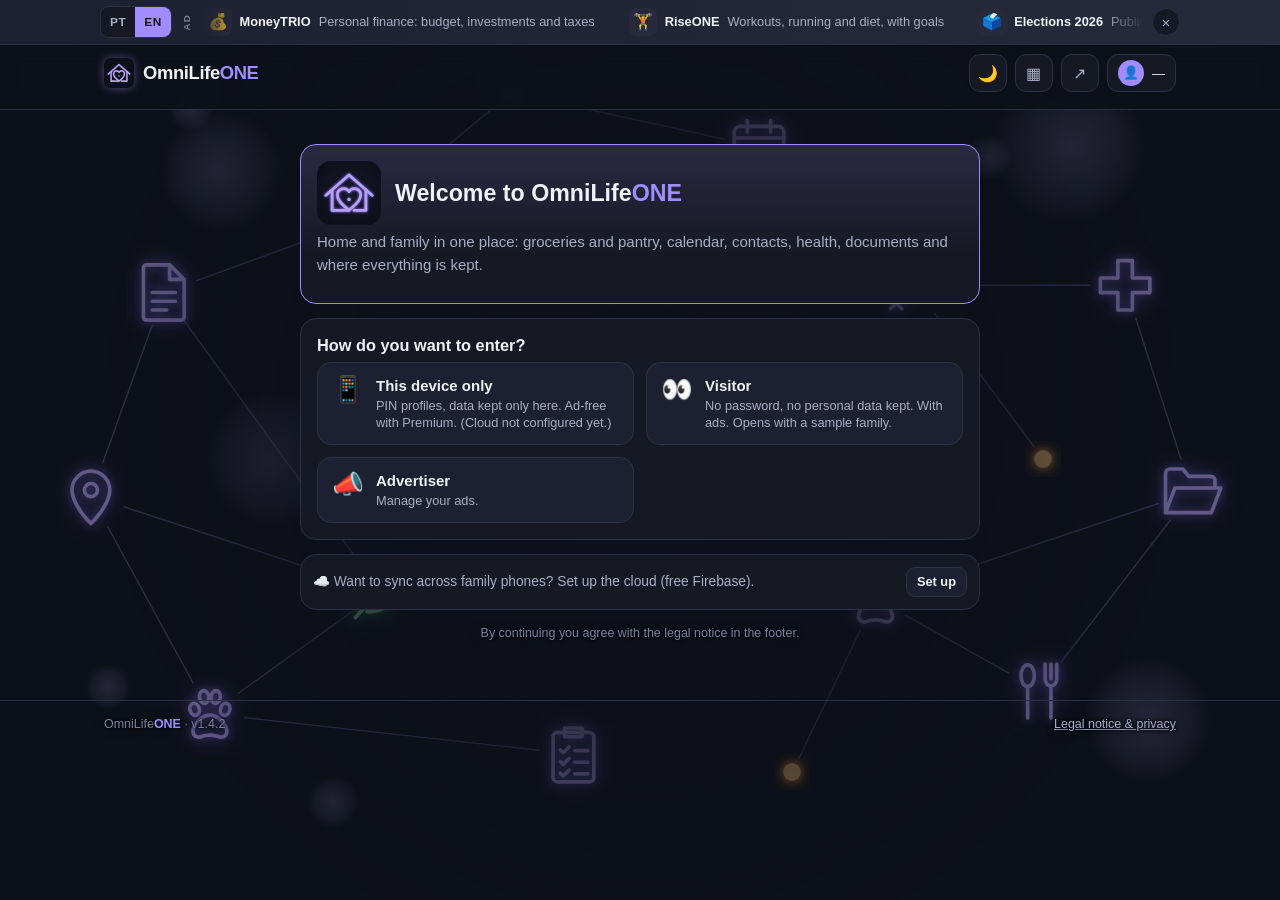
==== index.html @ ed1d8954 "Add files via upload" ====
<!DOCTYPE html>
<html lang="pt-BR" data-theme="dark">
<head>
<meta charset="utf-8">
<meta name="viewport" content="width=device-width, initial-scale=1, viewport-fit=cover">
<meta name="description" content="OmniLifeONE — a casa e a família organizadas num só lugar. / OmniLifeONE — your home and family, organized in one place.">
<meta name="theme-color" content="#0d1019">
<meta name="mobile-web-app-capable" content="yes">
<meta name="apple-mobile-web-app-capable" content="yes">
<meta name="apple-mobile-web-app-status-bar-style" content="black-translucent">
<meta name="apple-mobile-web-app-title" content="OmniLifeONE">
<title>OmniLifeONE</title>
<link rel="manifest" href="manifest.webmanifest">
<link rel="icon" type="image/svg+xml" href="data:image/svg+xml,%3Csvg%20xmlns%3D%22http%3A%2F%2Fwww.w3.org%2F2000%2Fsvg%22%20width%3D%2264%22%20height%3D%2264%22%20viewBox%3D%220%200%2064%2064%22%3E%3Cdefs%3E%3Cfilter%20id%3D%22olIconGlow%22%20x%3D%22-30%25%22%20y%3D%22-30%25%22%20width%3D%22160%25%22%20height%3D%22160%25%22%3E%3CfeGaussianBlur%20in%3D%22SourceGraphic%22%20stdDeviation%3D%220.8%22%20result%3D%22a%22%2F%3E%3CfeGaussianBlur%20in%3D%22SourceGraphic%22%20stdDeviation%3D%221.8%22%20result%3D%22b%22%2F%3E%3CfeMerge%3E%3CfeMergeNode%20in%3D%22b%22%2F%3E%3CfeMergeNode%20in%3D%22a%22%2F%3E%3CfeMergeNode%20in%3D%22SourceGraphic%22%2F%3E%3C%2FfeMerge%3E%3C%2Ffilter%3E%3CradialGradient%20id%3D%22olIconBg%22%20cx%3D%2250%25%22%20cy%3D%2248%25%22%20r%3D%2260%25%22%3E%3Cstop%20offset%3D%220%22%20stop-color%3D%22%23151827%22%2F%3E%3Cstop%20offset%3D%221%22%20stop-color%3D%22%230d1019%22%2F%3E%3C%2FradialGradient%3E%3C%2Fdefs%3E%3Crect%20width%3D%2264%22%20height%3D%2264%22%20rx%3D%2213.8%22%20fill%3D%22url(%23olIconBg)%22%2F%3E%3Cg%20transform%3D%22translate(0%200)%20scale(1)%22%20fill%3D%22none%22%20stroke%3D%22%23b7a1f6%22%20color%3D%22%23b7a1f6%22%20stroke-width%3D%222.75%22%20stroke-linecap%3D%22round%22%20stroke-linejoin%3D%22round%22%3E%3Cg%20filter%3D%22url(%23olIconGlow)%22%20opacity%3D%22.75%22%20stroke%3D%22%238a6ff2%22%20color%3D%22%238a6ff2%22%3E%3Cpath%20d%3D%22M8.9%2034.3L32%2013.95l23.1%2020.35%22%2F%3E%3Cpath%20d%3D%22M15.1%2028.8V49.4H32%22%2F%3E%3Cpath%20d%3D%22M37%2049.4h11.9V28.8%22%2F%3E%3Cpath%20d%3D%22M32%2049.2C27.2%2045%2020.3%2040.2%2020.3%2033.9A6.3%206.3%200%200%201%2032%2030.66A6.3%206.3%200%200%201%2043.7%2033.9C43.7%2040.2%2036.8%2045%2032.9%2048.4%22%2F%3E%3Ccircle%20cx%3D%2232%22%20cy%3D%2238.4%22%20r%3D%221.55%22%20fill%3D%22currentColor%22%20stroke%3D%22none%22%2F%3E%3C%2Fg%3E%3Cpath%20d%3D%22M8.9%2034.3L32%2013.95l23.1%2020.35%22%2F%3E%3Cpath%20d%3D%22M15.1%2028.8V49.4H32%22%2F%3E%3Cpath%20d%3D%22M37%2049.4h11.9V28.8%22%2F%3E%3Cpath%20d%3D%22M32%2049.2C27.2%2045%2020.3%2040.2%2020.3%2033.9A6.3%206.3%200%200%201%2032%2030.66A6.3%206.3%200%200%201%2043.7%2033.9C43.7%2040.2%2036.8%2045%2032.9%2048.4%22%2F%3E%3Ccircle%20cx%3D%2232%22%20cy%3D%2238.4%22%20r%3D%221.55%22%20fill%3D%22currentColor%22%20stroke%3D%22none%22%2F%3E%3C%2Fg%3E%3C%2Fsvg%3E">
<link rel="icon" type="image/png" sizes="192x192" href="icon-192.png">
<link rel="apple-touch-icon" sizes="180x180" href="apple-touch-icon.png">
<style>
/* ============ TOKENS ============ */
:root{
  --bg:#0d1019; --surface:#161823; --surface2:#1d2030; --surface3:#262a3b;
  --border:#2c3146; --text:#f1f2f8; --text2:#a9aec4; --text3:#7c8199;
  --accent:#a08cff; --accent-ink:#140e33; --accent-soft:rgba(160,140,255,.15);
  --ok:#35d49a; --warn:#ffb54a; --bad:#ff6470; --info:#4fb3ff;
  --ok-soft:rgba(53,212,154,.13); --warn-soft:rgba(255,181,74,.14); --bad-soft:rgba(255,100,112,.14); --info-soft:rgba(79,179,255,.13);
  --shadow:0 10px 30px rgba(0,0,0,.45);
  --radius:16px; --radius-sm:10px;
  --font:-apple-system,BlinkMacSystemFont,"Segoe UI",Roboto,"Helvetica Neue",Arial,sans-serif;
  color-scheme:dark;
}
html[data-theme="light"]{
  --bg:#f6f6fb; --surface:#ffffff; --surface2:#f1f0f8; --surface3:#e7e5f3;
  --border:#dedbee; --text:#15131f; --text2:#5c5870; --text3:#8a869c;
  --accent:#6a50e6; --accent-ink:#ffffff; --accent-soft:rgba(106,80,230,.10);
  --ok:#0f9a68; --warn:#b77900; --bad:#d8394a; --info:#1f7fd1;
  --ok-soft:rgba(15,154,104,.10); --warn-soft:rgba(183,121,0,.10); --bad-soft:rgba(216,57,74,.09); --info-soft:rgba(31,127,209,.09);
  --shadow:0 8px 24px rgba(20,15,40,.10);
  color-scheme:light;
}
*{box-sizing:border-box}
html,body{margin:0;padding:0}
body::before{content:"";position:fixed;inset:0;z-index:-1;pointer-events:none;background:var(--bgart,none) center/cover no-repeat;opacity:.5}
html[data-theme="light"] body::before{opacity:.55}
@media(max-aspect-ratio:4/5){ body::before{opacity:.4} html[data-theme="light"] body::before{opacity:.45} }
.pagehead h1,.pagehead .sub,footer.app,.gate > p{text-shadow:0 0 10px var(--bg),0 0 4px var(--bg),0 0 2px var(--bg)}
@media(min-width:900px){ body::after{content:"";position:fixed;inset:0;z-index:-1;pointer-events:none;background:radial-gradient(ellipse 42% 62% at 50% 46%,color-mix(in srgb,var(--bg) 78%,transparent) 0,color-mix(in srgb,var(--bg) 55%,transparent) 55%,transparent 100%)} }
body{background:var(--bg);color:var(--text);font-family:var(--font);font-size:15px;line-height:1.5;-webkit-font-smoothing:antialiased;padding-bottom:env(safe-area-inset-bottom)}
button,input,select,textarea{font-family:inherit;font-size:inherit;color:inherit}
a{color:var(--accent)}
h1,h2,h3,h4{margin:0 0 .45em;line-height:1.25;font-weight:700}
h1{font-size:1.45rem} h2{font-size:1.16rem} h3{font-size:1.02rem} h4{font-size:.92rem}
p{margin:0 0 .7em}
.muted{color:var(--text2)} .faint{color:var(--text3)} .tiny{font-size:.78rem} .small{font-size:.86rem}
.hidden{display:none !important}
.center{text-align:center}
.wrap{max-width:1100px;margin:0 auto;padding:0 14px}
.nowrap{white-space:nowrap}
.ellip{overflow:hidden;text-overflow:ellipsis;white-space:nowrap;min-width:0}
.mono{font-family:ui-monospace,SFMono-Regular,Menlo,Consolas,monospace}

/* ============ AD BANNER ============ */
#adbar{background:linear-gradient(90deg,var(--surface2),var(--surface3));border-bottom:1px solid var(--border);position:relative}
#adbar .adinner{max-width:1100px;margin:0 auto;display:flex;align-items:center;gap:10px;padding:4px 10px;min-height:44px}
.langsw{display:flex;border:1px solid var(--border);border-radius:9px;overflow:hidden;flex-shrink:0}
.langsw button{background:var(--surface);border:0;color:var(--text2);font-weight:800;font-size:.74rem;letter-spacing:.05em;padding:0 9px;min-height:30px;min-width:34px;cursor:pointer}
.langsw button.on{background:var(--accent);color:var(--accent-ink)}
.adzone{display:flex;align-items:center;gap:8px;flex:1;min-width:0}
.adzone.hidden{display:none}
#adbar .adtag{writing-mode:vertical-rl;transform:rotate(180deg);font-size:.6rem;font-weight:800;letter-spacing:.14em;color:var(--text3);flex-shrink:0;line-height:1}
.adview{flex:1;min-width:0;overflow:hidden;mask-image:linear-gradient(90deg,transparent,#000 4%,#000 96%,transparent);-webkit-mask-image:linear-gradient(90deg,transparent,#000 4%,#000 96%,transparent)}
.adtrack{display:flex;gap:26px;width:max-content;animation:adscroll var(--adsec,40s) linear infinite}
.adview:hover .adtrack,.adview.paused .adtrack{animation-play-state:paused}
@keyframes adscroll{from{transform:translateX(0)}to{transform:translateX(-50%)}}
@media (prefers-reduced-motion:reduce){.adtrack{animation:none}.adview{overflow-x:auto}}
.aditem{display:flex;align-items:center;gap:8px;text-decoration:none;color:var(--text);white-space:nowrap;font-size:.8rem;padding:2px 4px;border-radius:8px}
.aditem:hover{background:var(--accent-soft)}
.aditem .aim{width:28px;height:28px;border-radius:7px;flex-shrink:0;object-fit:cover;background:var(--surface3);display:inline-flex;align-items:center;justify-content:center;font-size:16px}
.aditem b{font-weight:800} .aditem span{color:var(--text2)}
#adclose{background:var(--surface);border:1px solid var(--border);color:var(--text2);width:28px;height:28px;border-radius:50%;cursor:pointer;line-height:1;font-size:15px;flex-shrink:0}
/* pop-up de anúncio: deitado no computador, em pé no celular */
.adpop{max-width:640px}
.adpop .apb{display:flex;gap:16px;align-items:center}
.adpop .apimg{width:120px;height:120px;border-radius:22px;flex-shrink:0;object-fit:cover;background:var(--surface2);display:flex;align-items:center;justify-content:center;font-size:52px}
.adpop .apq{font-size:1.1rem;font-weight:800;margin-bottom:6px}
.adcount{min-width:32px;height:32px;border-radius:50%;background:var(--surface2);border:1px solid var(--border);display:inline-flex;align-items:center;justify-content:center;font-weight:800;color:var(--text2)}
@media(max-width:600px){.adpop .apb{flex-direction:column;text-align:center}}

/* ============ HEADER ============ */
header.app{position:sticky;top:0;z-index:40;background:color-mix(in srgb,var(--bg) 88%,transparent);backdrop-filter:saturate(1.4) blur(10px);-webkit-backdrop-filter:saturate(1.4) blur(10px);border-bottom:1px solid var(--border)}
.hrow{max-width:1100px;margin:0 auto;display:flex;align-items:center;gap:8px;padding:9px 14px}
.brand{display:flex;align-items:center;gap:9px;font-weight:800;font-size:1.15rem;letter-spacing:-.02em;cursor:pointer;background:none;border:0;padding:0;color:var(--text)}
.brand .mark{width:30px;height:30px;flex-shrink:0;filter:drop-shadow(0 0 4px rgba(160,140,255,.45))}
.appicon{display:inline-block;flex-shrink:0;line-height:0}
.appicon svg{width:100%;height:100%;display:block}
.brand .one{color:var(--accent)}
.spacer{flex:1}
.iconbtn{background:var(--surface);border:1px solid var(--border);color:var(--text2);width:38px;height:38px;border-radius:11px;cursor:pointer;display:inline-flex;align-items:center;justify-content:center;font-size:16px;transition:.15s;flex-shrink:0;position:relative}
.iconbtn:hover{color:var(--text);border-color:var(--accent)}
.iconbtn .dot{position:absolute;top:-4px;right:-4px;min-width:18px;height:18px;border-radius:9px;background:var(--bad);color:#fff;font-size:.66rem;font-weight:800;display:flex;align-items:center;justify-content:center;padding:0 4px}
#langbtn{width:auto;padding:0 11px;font-weight:800;font-size:.8rem;letter-spacing:.06em;gap:6px}
#sosbtn{background:var(--bad);border-color:var(--bad);color:#fff;font-weight:800;width:auto;padding:0 11px;font-size:.8rem;gap:5px}
.whoami{display:flex;align-items:center;gap:8px;background:var(--surface);border:1px solid var(--border);border-radius:11px;padding:5px 10px;cursor:pointer;max-width:180px;color:var(--text)}
.whoami .nm{font-size:.82rem;white-space:nowrap;overflow:hidden;text-overflow:ellipsis}
.av{width:26px;height:26px;border-radius:50%;background:var(--accent);color:var(--accent-ink);display:inline-flex;align-items:center;justify-content:center;font-weight:800;font-size:.8rem;flex-shrink:0;line-height:1}
.av.lg{width:46px;height:46px;font-size:1.3rem}
.av.sm{width:20px;height:20px;font-size:.66rem}
@media(max-width:600px){
  .hrow{gap:6px;padding:8px 10px}
  .brand{font-size:1rem} .brand .mark{width:26px;height:26px}
  #sharebtn,#appsbtn{display:none}
  .iconbtn{width:34px;height:34px;border-radius:9px}
  #langbtn,#sosbtn{padding:0 8px}
  .whoami{max-width:108px;padding:4px 7px}
  .whoami .av{width:22px;height:22px;font-size:.7rem}
  .whoami .nm{font-size:.74rem}
}
@media(max-width:400px){ .whoami .nm{display:none} #sosbtn .t{display:none} }
/* ⚡ e 📨 entraram no cabeçalho: no celular estreito o tema fica só em Ajustes → Geral */
@media(max-width:480px){ #themebtn{display:none} .hrow{gap:4px} .whoami .nm{display:none} }
@media(max-width:390px){ .brand > span{display:none} }

/* ============ NAV ============ */
nav.tabs{max-width:1100px;margin:0 auto;display:flex;gap:4px;padding:0 10px 8px;overflow-x:auto;scrollbar-width:none}
nav.tabs::-webkit-scrollbar{display:none}
nav.tabs button{background:transparent;border:1px solid transparent;color:var(--text2);padding:7px 13px;border-radius:999px;cursor:pointer;white-space:nowrap;font-size:.86rem;font-weight:600;display:flex;align-items:center;gap:6px;transition:.15s;position:relative}
nav.tabs button:hover{color:var(--text);background:var(--surface)}
nav.tabs button.active{background:var(--accent);color:var(--accent-ink);border-color:var(--accent)}
.nbadge{background:var(--bad);color:#fff;border-radius:9px;font-size:.66rem;font-weight:800;padding:0 5px;min-width:17px;height:17px;display:inline-flex;align-items:center;justify-content:center}
#bottombar{display:none}
@media(max-width:820px){
  nav.tabs{display:none}
  #bottombar{display:flex;position:fixed;left:0;right:0;bottom:0;z-index:50;background:color-mix(in srgb,var(--bg) 94%,transparent);backdrop-filter:blur(12px);-webkit-backdrop-filter:blur(12px);border-top:1px solid var(--border);padding:6px 4px calc(6px + env(safe-area-inset-bottom));justify-content:space-around}
  #bottombar button{flex:1;background:none;border:0;color:var(--text3);display:flex;flex-direction:column;align-items:center;gap:2px;padding:4px 2px;cursor:pointer;font-weight:600;border-radius:10px;position:relative}
  #bottombar button .ic{font-size:1.25rem;line-height:1}
  #bottombar button .lb{line-height:1.05;font-size:.62rem;max-width:100%}
  #bottombar button.active{color:var(--accent)}
  #bottombar .nbadge{position:absolute;top:0;right:calc(50% - 22px)}
  main{padding-bottom:84px !important}
}

/* ============ LAYOUT ============ */
main{padding:16px 0 40px;min-height:60vh}
.card{background:var(--surface);border:1px solid var(--border);border-radius:var(--radius);padding:16px;margin-bottom:14px}
.card.tight{padding:12px}
.card.accent{border-color:var(--accent);background:linear-gradient(180deg,var(--accent-soft),transparent 70%),var(--surface)}
.card.danger{border-color:var(--bad);background:linear-gradient(180deg,var(--bad-soft),transparent 80%),var(--surface)}
.card.warnc{border-color:var(--warn);background:linear-gradient(180deg,var(--warn-soft),transparent 80%),var(--surface)}
.card > h2,.card > h3{display:flex;align-items:center;gap:8px}
.grid{display:grid;gap:12px}
.g2{grid-template-columns:repeat(2,minmax(0,1fr))}
.g3{grid-template-columns:repeat(3,minmax(0,1fr))}
.g4{grid-template-columns:repeat(4,minmax(0,1fr))}
.gauto{grid-template-columns:repeat(auto-fill,minmax(230px,1fr))}
.gauto.sm{grid-template-columns:repeat(auto-fill,minmax(150px,1fr))}
@media(max-width:760px){.g3,.g4{grid-template-columns:repeat(2,minmax(0,1fr))}}
@media(max-width:520px){.g2.collapse,.g3.collapse{grid-template-columns:1fr}}
.row{display:flex;gap:8px;align-items:center;flex-wrap:wrap}
.row.nw{flex-wrap:nowrap}
.between{display:flex;align-items:center;justify-content:space-between;gap:10px}
.stack > * + *{margin-top:10px}
.sep{height:1px;background:var(--border);margin:12px 0}
.pagehead{display:flex;align-items:flex-end;justify-content:space-between;gap:10px;margin:2px 0 12px;flex-wrap:wrap}
.pagehead h1{margin:0}
.pagehead .sub{color:var(--text2);font-size:.88rem}

/* ============ CONTROLS ============ */
.btn{background:var(--accent);color:var(--accent-ink);border:1px solid var(--accent);padding:9px 15px;border-radius:11px;cursor:pointer;font-weight:700;font-size:.88rem;display:inline-flex;align-items:center;justify-content:center;gap:7px;transition:.15s;text-decoration:none;line-height:1.2}
.btn:hover{filter:brightness(1.08)}
.btn:active{transform:translateY(1px)}
.btn:disabled{opacity:.5;cursor:not-allowed}
.btn.ghost{background:var(--surface2);color:var(--text);border-color:var(--border)}
.btn.ghost:hover{border-color:var(--accent)}
.btn.danger{background:var(--bad);border-color:var(--bad);color:#fff}
.btn.ok{background:var(--ok);border-color:var(--ok);color:#06251a}
.btn.sm{padding:6px 10px;font-size:.8rem;border-radius:9px}
.btn.xs{padding:3px 8px;font-size:.74rem;border-radius:8px}
.btn.block{width:100%}
.btn.big{padding:14px 18px;font-size:1rem;border-radius:14px}
.linkbtn{background:none;border:0;color:var(--accent);cursor:pointer;padding:0;font-weight:600}
.fld{display:flex;flex-direction:column;gap:4px;min-width:0}
.fld > span{font-size:.76rem;color:var(--text2);font-weight:600}
.fld .hint{font-size:.72rem;color:var(--text3)}
input[type=text],input[type=number],input[type=date],input[type=time],input[type=email],input[type=tel],input[type=password],input[type=search],input[type=url],input[type=datetime-local],select,textarea{background:var(--surface2);border:1px solid var(--border);border-radius:10px;padding:9px 11px;outline:none;width:100%;min-width:0;transition:.15s}
input:focus,select:focus,textarea:focus{border-color:var(--accent);box-shadow:0 0 0 3px var(--accent-soft)}
textarea{resize:vertical;min-height:80px;line-height:1.45}
input[type=checkbox],input[type=radio]{accent-color:var(--accent);width:18px;height:18px;flex-shrink:0}
.check{display:flex;align-items:center;gap:8px;cursor:pointer;font-size:.9rem}
.searchbox{position:relative;flex:1;min-width:0}
.searchbox input{padding-left:36px;padding-right:44px}
.searchbox input::-webkit-calendar-picker-indicator{display:none !important}
.searchbox .lead{position:absolute;left:11px;top:50%;transform:translateY(-50%);color:var(--text3);pointer-events:none}
.searchbox .mic{position:absolute;right:5px;top:50%;transform:translateY(-50%);border:0;background:var(--accent-soft);color:var(--accent);width:32px;height:32px;border-radius:8px;cursor:pointer;font-size:15px}
.searchbox .mic.rec{background:var(--bad);color:#fff;animation:pulse 1s infinite}
@keyframes pulse{50%{opacity:.6}}

/* segmented sub-tabs */
.seg{display:flex;gap:4px;background:var(--surface);border:1px solid var(--border);border-radius:12px;padding:4px;overflow-x:auto;scrollbar-width:none;margin-bottom:14px}
.seg::-webkit-scrollbar{display:none}
.seg button{flex:1 0 auto;background:none;border:0;color:var(--text2);padding:7px 12px;border-radius:9px;cursor:pointer;font-weight:600;font-size:.84rem;white-space:nowrap;display:flex;align-items:center;justify-content:center;gap:6px}
.seg button.active{background:var(--accent-soft);color:var(--accent)}

/* chips & badges */
.chips{display:flex;gap:6px;flex-wrap:wrap}
.chip{display:inline-flex;align-items:center;gap:5px;background:var(--surface2);border:1px solid var(--border);border-radius:999px;padding:4px 10px;font-size:.78rem;cursor:pointer;color:var(--text2);white-space:nowrap}
.chip.on{background:var(--accent-soft);color:var(--accent);border-color:var(--accent)}
.badge{display:inline-flex;align-items:center;gap:4px;border-radius:999px;padding:2px 8px;font-size:.7rem;font-weight:700;white-space:nowrap;background:var(--surface3);color:var(--text2)}
.badge.ok{background:var(--ok-soft);color:var(--ok)}
.badge.warn{background:var(--warn-soft);color:var(--warn)}
.badge.bad{background:var(--bad-soft);color:var(--bad)}
.badge.info{background:var(--info-soft);color:var(--info)}
.badge.acc{background:var(--accent-soft);color:var(--accent)}

/* list rows */
.list{display:flex;flex-direction:column}
.li{display:flex;align-items:center;gap:10px;padding:10px 4px;border-bottom:1px solid var(--border);min-width:0}
.li:last-child{border-bottom:0}
.li .main{flex:1;min-width:0}
.li .t{font-weight:600;overflow:hidden;text-overflow:ellipsis}
.li .s{font-size:.78rem;color:var(--text2);overflow:hidden;text-overflow:ellipsis}
.li.done .t{text-decoration:line-through;color:var(--text3)}
.li.click{cursor:pointer}
.li.click:hover{background:var(--surface2);border-radius:10px}
.ico{width:36px;height:36px;border-radius:10px;background:var(--surface2);display:flex;align-items:center;justify-content:center;font-size:18px;flex-shrink:0}
.grouph{font-size:.72rem;text-transform:uppercase;letter-spacing:.08em;color:var(--text3);font-weight:700;margin:14px 4px 2px}

/* KPI tiles */
.kpi{background:var(--surface2);border:1px solid var(--border);border-radius:14px;padding:12px;cursor:default;min-width:0}
.kpi.click{cursor:pointer}
.kpi.click:hover{border-color:var(--accent)}
.kpi .k{font-size:.74rem;color:var(--text2);font-weight:600}
.kpi .v{font-size:1.45rem;font-weight:800;line-height:1.1;margin-top:3px}
.kpi .d{font-size:.72rem;color:var(--text3);margin-top:2px}

/* empty */
.empty{text-align:center;color:var(--text2);padding:26px 10px}
.empty .e{font-size:2rem;margin-bottom:6px}

/* bars */
.bar{height:10px;border-radius:6px;background:var(--surface3);overflow:hidden;display:flex}
.bar > i{display:block;height:100%}

/* modal */
.mback{position:fixed;inset:0;z-index:100;background:rgba(5,5,12,.62);display:flex;align-items:center;justify-content:center;padding:16px;animation:fade .15s}
@keyframes fade{from{opacity:0}}
.modal{background:var(--surface);border:1px solid var(--border);border-radius:18px;box-shadow:var(--shadow);width:100%;max-width:560px;max-height:calc(100dvh - 32px);display:flex;flex-direction:column;overflow:hidden}
.modal.wide{max-width:820px}
.modal .mh{display:flex;align-items:center;gap:10px;padding:14px 16px;border-bottom:1px solid var(--border)}
.modal .mh h3{margin:0;flex:1;font-size:1.05rem}
.modal .mb{padding:16px;overflow:auto;flex:1}
.modal .mf{display:flex;gap:8px;justify-content:flex-end;padding:12px 16px;border-top:1px solid var(--border);flex-wrap:wrap}
.xbtn{background:var(--surface2);border:1px solid var(--border);color:var(--text2);width:32px;height:32px;border-radius:50%;cursor:pointer;font-size:16px;flex-shrink:0}
@media(max-width:600px){
  .mback{align-items:flex-end;padding:0}
  .modal{border-radius:18px 18px 0 0;max-height:94dvh}
  .modal .mf{padding-bottom:calc(12px + env(safe-area-inset-bottom))}
}
.fgrid{display:grid;grid-template-columns:repeat(2,minmax(0,1fr));gap:12px}
.fgrid .full{grid-column:1/-1}
@media(max-width:520px){.fgrid{grid-template-columns:1fr}}

/* toast */
#toasts{position:fixed;left:50%;bottom:92px;transform:translateX(-50%);z-index:200;display:flex;flex-direction:column;gap:8px;align-items:center;pointer-events:none;width:calc(100% - 32px);max-width:440px}
.toast{background:var(--text);color:var(--bg);padding:10px 16px;border-radius:12px;font-size:.88rem;font-weight:600;box-shadow:var(--shadow);animation:fade .2s;pointer-events:auto;text-align:center}
@media(min-width:821px){#toasts{bottom:28px}}

/* SOS / emergency */
.sos{position:fixed;inset:0;z-index:150;background:#1a0508;color:#fff;overflow:auto;padding:16px 14px 40px}
html[data-theme="light"] .sos{background:#fff5f6;color:#1a0508}
.sos .shead{display:flex;align-items:center;gap:10px;max-width:900px;margin:0 auto 14px}
.sos .shead h1{flex:1;margin:0;color:var(--bad)}
.sos .scard{max-width:900px;margin:0 auto 12px;border:2px solid var(--bad);border-radius:16px;padding:14px;background:rgba(255,100,112,.07)}
.sos .big{font-size:1.25rem;font-weight:800}
.sos .allergy{background:var(--bad);color:#fff;border-radius:8px;padding:2px 8px;font-weight:800;display:inline-block;margin:2px 4px 2px 0}
.sos .nums{display:grid;grid-template-columns:repeat(auto-fill,minmax(150px,1fr));gap:8px;max-width:900px;margin:0 auto 12px}
.sos .nums a{display:flex;flex-direction:column;align-items:center;justify-content:center;background:var(--bad);color:#fff;border-radius:14px;padding:12px;text-decoration:none;font-weight:800}
.sos .nums a b{font-size:1.6rem}

/* calendar */
.cal{display:grid;grid-template-columns:repeat(7,minmax(0,1fr));gap:4px}
.cal .dh{font-size:.7rem;color:var(--text3);text-align:center;font-weight:700;padding:2px 0}
.cal .d{background:var(--surface2);border:1px solid transparent;border-radius:10px;min-height:54px;padding:4px 5px;cursor:pointer;font-size:.8rem;display:flex;flex-direction:column;gap:2px;min-width:0}
.cal .d.out{opacity:.35}
.cal .d.today{border-color:var(--accent)}
.cal .d.sel{background:var(--accent-soft);border-color:var(--accent)}
.cal .d .n{font-weight:700}
.cal .dots{display:flex;gap:2px;flex-wrap:wrap}
.cal .dots i{width:6px;height:6px;border-radius:50%;background:var(--accent)}
@media(max-width:520px){.cal .d{min-height:42px;font-size:.74rem}}

/* floor plan */
.plan{position:relative;border-radius:12px;overflow:hidden;border:1px solid var(--border);background:var(--surface2);cursor:crosshair}
.plan img{display:block;width:100%;height:auto;user-select:none;-webkit-user-drag:none}
.plan .pin{position:absolute;transform:translate(-50%,-100%);background:var(--accent);color:var(--accent-ink);border-radius:10px 10px 10px 2px;padding:2px 7px;font-size:.72rem;font-weight:800;white-space:nowrap;box-shadow:var(--shadow);cursor:pointer;max-width:160px;overflow:hidden;text-overflow:ellipsis}
.thumbs{display:flex;gap:8px;flex-wrap:wrap}
.thumb{width:84px;height:84px;border-radius:10px;border:1px solid var(--border);background:var(--surface2) center/cover no-repeat;position:relative;cursor:pointer;display:flex;align-items:center;justify-content:center;font-size:1.6rem;overflow:hidden}
.thumb .x{position:absolute;top:3px;right:3px;background:rgba(0,0,0,.6);color:#fff;border:0;border-radius:50%;width:22px;height:22px;cursor:pointer;font-size:12px}
.thumb .lb{position:absolute;left:0;right:0;bottom:0;background:rgba(0,0,0,.55);color:#fff;font-size:.6rem;padding:2px 4px;white-space:nowrap;overflow:hidden;text-overflow:ellipsis}
.path{font-size:.78rem;color:var(--text2)}
.path b{color:var(--text)}

/* login / gate */
.gate{max-width:680px;margin:18px auto}
.rolecard{display:flex;gap:12px;align-items:flex-start;text-align:left;background:var(--surface2);border:1px solid var(--border);border-radius:14px;padding:14px;cursor:pointer;width:100%;color:var(--text);transition:.15s}
.rolecard:hover{border-color:var(--accent);background:var(--accent-soft)}
.rolecard .e{font-size:1.6rem;line-height:1}
.rolecard b{display:block;margin-bottom:2px}
.rolecard small{color:var(--text2);font-size:.8rem}
.gbtn{display:flex;align-items:center;justify-content:center;gap:10px;background:#fff;color:#1f1f1f;border:1px solid #dadce0;border-radius:12px;padding:11px 16px;font-weight:700;cursor:pointer;width:100%}
.lock{position:fixed;inset:0;z-index:180;background:var(--bg);display:flex;flex-direction:column;align-items:center;justify-content:center;gap:14px;padding:20px;text-align:center}
.pinpad{display:grid;grid-template-columns:repeat(3,64px);gap:10px;justify-content:center}
.pinpad button{height:56px;border-radius:14px;border:1px solid var(--border);background:var(--surface);font-size:1.3rem;font-weight:700;cursor:pointer;color:var(--text)}
.pindots{display:flex;gap:10px;justify-content:center;min-height:16px}
.pindots i{width:14px;height:14px;border-radius:50%;border:2px solid var(--accent)}
.pindots i.f{background:var(--accent)}

/* info popups */
.tip{display:inline-flex;align-items:center;justify-content:center;width:18px;height:18px;border-radius:50%;background:var(--accent-soft);color:var(--accent);font-size:.7rem;font-weight:800;cursor:pointer;border:0;vertical-align:middle}
.note{background:linear-gradient(var(--info-soft),var(--info-soft)),var(--surface);border:1px solid color-mix(in srgb,var(--info) 40%,transparent);border-radius:12px;padding:10px 12px;font-size:.84rem;color:var(--text)}
.note.warn{background:linear-gradient(var(--warn-soft),var(--warn-soft)),var(--surface);border-color:color-mix(in srgb,var(--warn) 40%,transparent)}
.note.bad{background:linear-gradient(var(--bad-soft),var(--bad-soft)),var(--surface);border-color:color-mix(in srgb,var(--bad) 40%,transparent)}
.note.ok{background:linear-gradient(var(--ok-soft),var(--ok-soft)),var(--surface);border-color:color-mix(in srgb,var(--ok) 40%,transparent)}
pre.code{background:var(--surface2);border:1px solid var(--border);border-radius:10px;padding:10px;font-size:.72rem;overflow:auto;max-height:260px;white-space:pre}
.qr{background:#fff;padding:10px;border-radius:12px;display:inline-block}
.qr img,.qr svg{display:block;width:200px;height:200px;image-rendering:pixelated}
.pw{letter-spacing:.1em}
.handover{background:linear-gradient(90deg,var(--warn-soft),transparent),var(--surface);border:1px solid var(--warn);border-radius:14px;padding:12px 14px;margin-bottom:14px}
.timeline .ti{display:flex;gap:12px;padding:8px 0;border-bottom:1px dashed var(--border)}
.timeline .ti .h{width:62px;flex-shrink:0;font-weight:800;color:var(--accent);font-size:.9rem}
.timeline .ti .dday{font-size:.7rem;color:var(--text3);display:block;font-weight:600}
.drop{border:2px dashed var(--border);border-radius:14px;padding:18px;text-align:center;color:var(--text2);cursor:pointer}
.drop:hover{border-color:var(--accent);color:var(--text)}
.stars{color:#ffc93c;letter-spacing:1px}
footer.app{border-top:1px solid var(--border);color:var(--text3);font-size:.78rem;padding:14px 0 18px}
footer.app .wrap{display:flex;justify-content:space-between;gap:10px;flex-wrap:wrap}
footer.app a{color:var(--text2)}
.menu{position:fixed;z-index:120;background:var(--surface);border:1px solid var(--border);border-radius:14px;box-shadow:var(--shadow);padding:6px;min-width:220px;max-width:calc(100vw - 20px)}
.menu button,.menu a{display:flex;align-items:center;gap:10px;width:100%;background:none;border:0;padding:9px 10px;border-radius:9px;cursor:pointer;color:var(--text);text-decoration:none;font-size:.9rem;text-align:left}
.menu button:hover,.menu a:hover{background:var(--surface2)}
.menu .mhd{font-size:.7rem;color:var(--text3);padding:6px 10px 2px;text-transform:uppercase;letter-spacing:.08em;font-weight:700}
.kid [data-act="pl.new"],.kid [data-act="th.new"],.kid [data-act="pl.snap"],.kid [data-act="pl.plan"],.kid [data-act="ev.new"],.kid [data-act="rt.new"],.kid [data-act="mt.new"],.kid [data-act="mt.done"],.kid [data-act="guide.new"],.kid [data-act="pl.quick"],.kid [data-act="shop.finish"],.kid [data-act="pantry.new"]{display:none !important}
/* recados, lembretes, vigilante, quadros clicáveis */
.card.click,h3.click,.ti.click{cursor:pointer}
.card.click:hover{border-color:var(--accent)}
.ti.click:hover{background:var(--surface2);border-radius:10px}
.li.unread .t{font-weight:800}
.li.unread{background:linear-gradient(90deg,var(--accent-soft),transparent 60%);border-radius:10px}
.vigiapip{position:fixed;left:10px;bottom:90px;z-index:140;width:170px;background:var(--surface);border:2px solid var(--warn);border-radius:14px;overflow:hidden;box-shadow:var(--shadow)}
.vigiapip video{display:block;width:100%;height:auto;background:#000}
.vigiapip .vt{display:flex;align-items:center;justify-content:space-between;gap:6px;padding:5px 6px;font-size:.72rem;font-weight:700}
@media(min-width:821px){.vigiapip{bottom:16px}}
/* ============ MENUS QUE ABREM: movimento rápido e suave ============
   Gaveta lateral (☰), menus suspensos e janelas abrem deslizando/crescendo em ~0,2 s.
   Quem pediu menos movimento no aparelho (prefers-reduced-motion) vê só aparecer. */
.hamb{font-size:18px}
#drawer .mark{width:30px;height:30px;flex-shrink:0;border-radius:8px}
#drawerback{position:fixed;inset:0;z-index:160;background:rgba(5,5,12,.55);opacity:0;transition:opacity .2s ease}
#drawerback.open{opacity:1}
#drawer{position:fixed;top:0;left:0;bottom:0;z-index:170;width:min(320px,86vw);background:var(--surface);border-right:1px solid var(--border);box-shadow:var(--shadow);overflow-y:auto;padding:12px 10px calc(16px + env(safe-area-inset-bottom));transform:translateX(-105%);transition:transform .22s cubic-bezier(.2,.8,.2,1)}
#drawer.open{transform:none}
#drawer .dhead{display:flex;align-items:center;gap:10px;padding:4px 6px 12px;border-bottom:1px solid var(--border);margin-bottom:8px}
#drawer .dhead b{flex:1;font-size:1.05rem}
#drawer .dsec{font-size:.68rem;text-transform:uppercase;letter-spacing:.08em;color:var(--text3);font-weight:700;padding:10px 10px 4px}
#drawer .ditem{display:flex;align-items:center;gap:12px;width:100%;background:none;border:0;color:var(--text);padding:10px;min-height:44px;border-radius:10px;cursor:pointer;font-size:.95rem;font-weight:600;text-align:left}
#drawer .ditem:hover,#drawer .ditem:focus-visible{background:var(--surface2)}
#drawer .ditem.active{background:var(--accent-soft);color:var(--accent)}
#drawer .ditem .ic{width:26px;text-align:center;font-size:1.15rem}
#drawer .ditem .nbadge{margin-left:auto}
#drawer .dsub{display:flex;flex-wrap:wrap;gap:6px;padding:0 10px 6px 48px}
#drawer .morehint{position:sticky;bottom:0;display:none;align-items:center;justify-content:center;gap:6px;width:100%;margin-top:-44px;padding:22px 10px 10px;border:0;cursor:pointer;font-weight:800;font-size:.84rem;color:var(--accent);background:linear-gradient(transparent,var(--surface) 55%)}
#drawer .morehint.show{display:flex}
#drawer .morehint.show{animation:bob 1.6s ease-in-out infinite}
@keyframes bob{50%{transform:translateY(3px)}}
ol.helpsteps{margin:0;padding-left:22px}
ol.steps5{list-style:none;margin:8px 0 0;padding:0;display:grid;grid-template-columns:repeat(5,minmax(0,1fr));gap:10px}
ol.steps5 li{background:var(--surface2);border:1px solid var(--border);border-radius:12px;padding:10px;display:flex;flex-direction:column;gap:3px;position:relative}
ol.steps5 .n{position:absolute;top:6px;right:8px;font-size:.7rem;font-weight:800;color:var(--text3)}
ol.steps5 .e{font-size:1.4rem} ol.steps5 small{color:var(--text2);font-size:.74rem;line-height:1.35}
@media(max-width:760px){ol.steps5{grid-template-columns:1fr}}
select[data-chg="mem.role"]{max-width:48%;min-width:0}
@media(max-width:420px){select[data-chg="mem.role"]{max-width:42%;font-size:.85rem}}
.phonein{position:relative;display:flex;gap:6px;align-items:stretch}
.phonein .ccbtn{display:inline-flex;align-items:center;gap:5px;background:var(--surface2);border:1px solid var(--border);border-radius:10px;padding:0 9px;color:var(--text);cursor:pointer;font:inherit;white-space:nowrap}
.phonein .ddd{width:62px;flex:none;text-align:center}.phonein .num{flex:1;min-width:0}
.phonein .cclist{position:absolute;left:0;top:calc(100% + 4px);z-index:5;background:var(--surface);border:1px solid var(--border);border-radius:12px;box-shadow:var(--shadow);padding:4px;max-height:240px;overflow:auto;min-width:230px;animation:menuin .16s cubic-bezier(.2,.8,.2,1)}
.phonein .cclist button{display:flex;align-items:center;gap:8px;width:100%;background:none;border:0;color:var(--text);padding:7px 8px;border-radius:8px;cursor:pointer;font:inherit;text-align:left}
.phonein .cclist button:hover{background:var(--surface2)}
svg.flag{border-radius:3px;box-shadow:0 0 0 1px rgba(0,0,0,.25);flex:none}
.twrow{display:flex;align-items:center;justify-content:space-between;gap:12px;background:var(--surface2);border:1px solid var(--border);border-radius:14px;padding:8px 12px}
.twrow.hidden{display:none}
.twheel{position:relative;display:flex;align-items:center;gap:4px;height:108px}
.twbar{position:absolute;left:0;right:0;top:36px;height:36px;border-radius:10px;background:var(--accent-soft);border:1px solid var(--accent);pointer-events:none}
.twcol{position:relative;height:108px;width:58px;overflow-y:auto;scroll-snap-type:y mandatory;scrollbar-width:none;text-align:center;-webkit-mask-image:linear-gradient(transparent,#000 30%,#000 70%,transparent);mask-image:linear-gradient(transparent,#000 30%,#000 70%,transparent);outline:none;overscroll-behavior:contain}
.twcol::-webkit-scrollbar{display:none}
.twi{height:36px;line-height:36px;scroll-snap-align:center;font-size:1.2rem;font-variant-numeric:tabular-nums;cursor:pointer;color:var(--text2)}
.twi.on{color:var(--accent);font-weight:700}.twpad{height:36px}.twsep{position:relative;font-size:1.2rem}
.searchbox.dict input{padding-left:12px;padding-right:100px}.searchbox.dict #chok{position:absolute;right:42px;top:50%;transform:translateY(-50%)}
.onetap{display:flex;flex-direction:column;gap:8px;margin-top:10px}.onetap a.done{opacity:.6}
.twleft{min-width:0}.dayrow{position:relative;display:flex;align-items:center;gap:4px;margin:6px 0 2px}.daybtn{background:none;border:1px solid var(--border);border-radius:9px;color:var(--text);font:inherit;font-size:.85rem;font-weight:600;padding:4px 8px;cursor:pointer;white-space:nowrap}.daybtn:hover{border-color:var(--accent)}.dayinput{position:absolute;left:30px;bottom:0;width:1px;height:1px;opacity:0;pointer-events:none;border:0;padding:0}
@media(max-width:420px){.twrow{flex-direction:column;align-items:stretch}.twrow .twheel{align-self:center}}
.npick{border-top:1px dashed var(--border);padding-top:10px}
.verifybox{margin:14px auto;max-width:320px;border:2px dashed var(--accent);border-radius:14px;padding:12px;background:var(--accent-soft)}
.verifybox .vcode{font-size:2.6rem;font-weight:900;letter-spacing:.35em;color:var(--accent);margin:4px 0 2px;font-variant-numeric:tabular-nums}
.vigiadark{position:fixed;inset:0;z-index:175;background:#000;display:flex;align-items:flex-end;justify-content:center;padding-bottom:40px;touch-action:none;user-select:none}
.vigiadark .vdtxt{color:#333;font-size:.8rem;text-align:center}
.vigiaalarm.flash{background:#b3001b !important}
ol.helpsteps li{margin:0 0 10px;line-height:1.5}
#drawer .dsub button{background:var(--surface2);border:1px solid var(--border);color:var(--text2);border-radius:999px;padding:4px 10px;font-size:.76rem;cursor:pointer;min-height:28px}
.menu{transform-origin:top right;animation:menuin .16s cubic-bezier(.2,.8,.2,1)}
@keyframes menuin{from{opacity:0;transform:scale(.94) translateY(-4px)}}
.mback .modal{animation:modalin .2s cubic-bezier(.2,.8,.2,1)}
@keyframes modalin{from{opacity:0;transform:translateY(12px) scale(.98)}}
@media(max-width:600px){ .mback .modal{animation:sheetin .24s cubic-bezier(.2,.8,.2,1)} @keyframes sheetin{from{transform:translateY(100%)}} }
@media (prefers-reduced-motion:reduce){ #drawer .morehint.show{animation:none} #drawer,#drawerback{transition:none} .menu,.mback,.mback .modal{animation:none} }
@media print{ header.app,#adbar,#bottombar,footer.app,.noprint{display:none !important} body{background:#fff;color:#000} body::before,body::after{display:none} }
</style>
</head>
<body>

<!-- ===== FAIXA DO TOPO: [PT|EN] · [ANÚNCIO] · [carrossel] · [×] =====
     O × fecha só o anúncio até o fim da sessão; o botão de idioma fica sempre. -->
<div id="adbar">
  <div class="adinner">
    <div class="langsw" id="langsw" role="group" aria-label="Idioma / Language"><button type="button" data-l="pt">PT</button><button type="button" data-l="en">EN</button></div>
    <div class="adzone" id="adzone">
      <span class="adtag" id="adtag">ANÚNCIO</span>
      <div class="adview" id="adview"><div class="adtrack" id="adtrack"></div></div>
      <button id="adclose" type="button" title="Fechar">&times;</button>
    </div>
  </div>
</div>

<!-- ===== CABECALHO ===== -->
<header class="app">
  <div class="hrow">
    <button class="iconbtn hamb" id="hambbtn" type="button" title="Menu" aria-label="Menu" aria-expanded="false" aria-controls="drawer">☰</button>
    <button class="brand" id="brandbtn" title="OmniLifeONE">
      <svg class="mark" viewBox="0 0 64 64" aria-hidden="true"><rect width="64" height="64" rx="13.8" fill="#0d1019"/><g fill="none" stroke="#b7a1f6" color="#b7a1f6" stroke-width="3.4" stroke-linecap="round" stroke-linejoin="round"><path d="M8.9 34.3L32 13.95l23.1 20.35"/><path d="M15.1 28.8V49.4H32"/><path d="M37 49.4h11.9V28.8"/><path d="M32 49.2C27.2 45 20.3 40.2 20.3 33.9A6.3 6.3 0 0 1 32 30.66A6.3 6.3 0 0 1 43.7 33.9C43.7 40.2 36.8 45 32.9 48.4"/><circle cx="32" cy="38.4" r="1.55" fill="currentColor" stroke="none"/></g></svg>
      <span>OmniLife<span class="one">ONE</span></span>
    </button>
    <span class="spacer"></span>
    <button class="iconbtn" id="sosbtn" title="Emergência"><span>🚨</span><span class="t">SOS</span></button>
    <button class="iconbtn" id="quickbtn" title="Lembrete rápido">⚡</button>
    <button class="iconbtn" id="inboxbtn" title="Recados">📨</button>
    <button class="iconbtn" id="bellbtn" title="Avisos">🔔</button>
    <button class="iconbtn" id="themebtn" title="Tema">🌙</button>
    <button class="iconbtn" id="appsbtn" title="Apps">▦</button>
    <button class="iconbtn" id="sharebtn" title="Compartilhar">↗</button>
    <button class="whoami" id="whoami"><span class="av" id="whoav">?</span><span class="nm" id="whonm">—</span></button>
  </div>
  <nav class="tabs" id="tabs"></nav>
</header>

<main>
  <div class="wrap" id="screen"></div>
</main>

<footer class="app">
  <div class="wrap">
    <span>OmniLife<span style="color:var(--accent);font-weight:700">ONE</span> · <span id="vertxt"></span></span>
    <span><a href="#" id="legalbtn">Aviso legal e privacidade</a></span>
  </div>
</footer>

<nav id="bottombar"></nav>
<div id="drawerback" class="hidden"></div>
<nav id="drawer" class="hidden" aria-label="Menu"><div id="drawerin"></div><button type="button" id="drawermore" class="morehint">↓ <span></span></button></nav>
<div id="toasts"></div>
<div id="layer"></div>
<script>
"use strict";
/* =====================================================================
   OmniLifeONE — organizador da casa e da família
   Arquivo único. Roda no navegador; sincroniza pela nuvem (Firebase)
   quando configurado. Integra com MoneyTrio pelo mesmo endereço.
   ===================================================================== */
const APP_NAME = "OmniLifeONE";
const APP_VERSION = "1.4.2";
const AD_URL = "https://marceloneco.github.io/";
const FB_VERSION = "12.18.0";
/* Cole aqui a configuração do Firebase para que TODA a família use sem precisar colar nada.
   (Também dá pra colar em Ajustes > Nuvem.) */
const EMBEDDED_FIREBASE_CONFIG = null;
const LS = {
  prefs: "omnilife.prefs.v1",
  fbcfg: "omnilife.firebase.v1",
  localMe: "omnilife.local.me",
  mode: "omnilife.mode",
  lastFam: "omnilife.lastFamily",
  notified: "omnilife.notified.v1",
  webauthn: "omnilife.webauthn.v1",
  ads: "omnilife.ads.v1",
  portalLang: "portal-lang",
  mtData: "investifyme.dados.v1",
  mtKeys: "investifyme.chaves.v1",
  bridge: "ecossistema.ponte.v1"
};
const COLS = ["people","health","items","shop","requests","purchases","prices","events","routine","tasks","contacts","places","things","maint","vault","guides","docs","files","settings","msgs","reminders","checkins","expects"];
const LIBS = {
  tesseract: "https://cdn.jsdelivr.net/npm/tesseract.js@5/dist/tesseract.min.js",
  tf: "https://cdn.jsdelivr.net/npm/@tensorflow/tfjs@4.22.0/dist/tf.min.js",
  coco: "https://cdn.jsdelivr.net/npm/@tensorflow-models/coco-ssd@2.2.3/dist/coco-ssd.min.js",
  jspdf: "https://cdn.jsdelivr.net/npm/jspdf@2.5.2/dist/jspdf.umd.min.js",
  qr: "https://cdn.jsdelivr.net/npm/qrcode-generator@1.4.4/qrcode.js"
};

/* ---------- estado global ---------- */
const S = {
  mode: null,          // 'visitor' | 'local' | 'cloud' | 'advertiser'
  lang: "pt", theme: "dark",
  user: null,          // conta Google/e-mail (nuvem)
  family: null,        // {id, name, owner, members:{uid:{role,personId,name,email}}}
  meId: null,          // pessoa (people) que está usando agora
  role: null,          // 'admin' | 'responsavel' | 'membro' | 'crianca'
  data: {},            // coleção -> Map(id -> doc)
  route: { tab: "home", sub: null, arg: null },
  booted: false,
  vaultKey: null,
  pendingRender: false,
  prefs: {}
};

/* ---------- idioma ---------- */
const tt = (pt, en) => (S.lang === "pt" ? pt : (en == null ? pt : en));
const MON = { pt: ["Jan","Fev","Mar","Abr","Mai","Jun","Jul","Ago","Set","Out","Nov","Dez"], en: ["Jan","Feb","Mar","Apr","May","Jun","Jul","Aug","Sep","Oct","Nov","Dec"] };
const MONL = { pt: ["janeiro","fevereiro","março","abril","maio","junho","julho","agosto","setembro","outubro","novembro","dezembro"], en: ["January","February","March","April","May","June","July","August","September","October","November","December"] };
const WD = { pt: ["Dom","Seg","Ter","Qua","Qui","Sex","Sáb"], en: ["Sun","Mon","Tue","Wed","Thu","Fri","Sat"] };
const WDL = { pt: ["domingo","segunda","terça","quarta","quinta","sexta","sábado"], en: ["Sunday","Monday","Tuesday","Wednesday","Thursday","Friday","Saturday"] };

/* ---------- datas (PT: 17/Set/2026 · EN: Sep/17/2026) ---------- */
const pad = (n) => String(n).padStart(2, "0");
function isoDate(d) { d = d || new Date(); return d.getFullYear() + "-" + pad(d.getMonth() + 1) + "-" + pad(d.getDate()); }
function today() { return isoDate(new Date()); }
function parseISO(s) {
  if (!s) return new Date(NaN);
  if (s instanceof Date) return s;
  const m = /^(\d{4})-(\d{2})-(\d{2})(?:[T ](\d{2}):(\d{2}))?/.exec(s);
  if (m && s.length <= 16) return new Date(+m[1], +m[2] - 1, +m[3], +(m[4] || 0), +(m[5] || 0));
  return new Date(s);
}
function addDays(iso, n) { const d = parseISO(iso); d.setDate(d.getDate() + n); return isoDate(d); }
function diffDays(a, b) { const A = parseISO(a), B = parseISO(b); A.setHours(12,0,0,0); B.setHours(12,0,0,0); return Math.round((B - A) / 864e5); }
function fmtDate(iso, opt) {
  if (!iso) return "";
  const d = parseISO(iso); if (isNaN(d)) return String(iso);
  const dd = pad(d.getDate()), m = MON[S.lang][d.getMonth()], y = d.getFullYear();
  if (opt === "short") return S.lang === "pt" ? dd + "/" + m : m + "/" + dd;
  return S.lang === "pt" ? dd + "/" + m + "/" + y : m + "/" + dd + "/" + y;
}
function fmtTime(hhmm) {
  if (!hhmm) return "";
  if (S.lang === "pt") return hhmm;
  const [h, m] = hhmm.split(":").map(Number);
  return ((h % 12) || 12) + ":" + pad(m || 0) + (h < 12 ? " AM" : " PM");
}
function fmtDateTime(isoTs) { if (!isoTs) return ""; const d = new Date(isoTs); if (isNaN(d)) return ""; return fmtDate(isoDate(d)) + " " + fmtTime(pad(d.getHours()) + ":" + pad(d.getMinutes())); }
function relDay(iso) {
  const n = diffDays(today(), iso);
  if (n === 0) return tt("hoje", "today");
  if (n === 1) return tt("amanhã", "tomorrow");
  if (n === -1) return tt("ontem", "yesterday");
  if (n > 1 && n < 7) return WDL[S.lang][parseISO(iso).getDay()];
  if (n < 0) return tt("há " + (-n) + " dias", (-n) + " days ago");
  return tt("em " + n + " dias", "in " + n + " days");
}
function ageOf(birth) {
  if (!birth) return null;
  const b = parseISO(birth), t = new Date(); if (isNaN(b)) return null;
  let a = t.getFullYear() - b.getFullYear();
  if (t.getMonth() < b.getMonth() || (t.getMonth() === b.getMonth() && t.getDate() < b.getDate())) a--;
  return a;
}
function ageTxt(birth) {
  const a = ageOf(birth); if (a == null) return "";
  if (a < 1) { const b = parseISO(birth), t = new Date(); const m = (t.getFullYear() - b.getFullYear()) * 12 + t.getMonth() - b.getMonth(); return tt(m + (m === 1 ? " mês" : " meses"), m + (m === 1 ? " month" : " months")); }
  return tt(a + (a === 1 ? " ano" : " anos"), a + (a === 1 ? " year" : " years"));
}
function money(v) { return (Number(v) || 0).toLocaleString(S.lang === "pt" ? "pt-BR" : "en-US", { style: "currency", currency: "BRL" }); }
function num(v, d) { return (Number(v) || 0).toLocaleString(S.lang === "pt" ? "pt-BR" : "en-US", { maximumFractionDigits: d == null ? 1 : d }); }
function parseNum(s) { if (typeof s === "number") return s; s = String(s || "").trim().replace(/[R$\s]/g, ""); if (/,\d{1,2}$/.test(s)) s = s.replace(/\./g, "").replace(",", "."); return Number(s) || 0; }

/* ---------- utilidades ---------- */
const $ = (sel, root) => (root || document).querySelector(sel);
const $$ = (sel, root) => [...(root || document).querySelectorAll(sel)];
function esc(s) { return String(s == null ? "" : s).replace(/[&<>"']/g, (c) => ({ "&": "&amp;", "<": "&lt;", ">": "&gt;", '"': "&quot;", "'": "&#39;" }[c])); }
function uid(p) { return (p || "") + Date.now().toString(36) + Math.random().toString(36).slice(2, 8); }
function norm(s) { return String(s || "").toLowerCase().normalize("NFD").replace(/[̀-ͯ]/g, "").trim(); }
function debounce(fn, ms) { let t; return (...a) => { clearTimeout(t); t = setTimeout(() => fn(...a), ms); }; }
function sleep(ms) { return new Promise((r) => setTimeout(r, ms)); }
function lsGet(k, def) { try { const v = localStorage.getItem(k); return v == null ? def : JSON.parse(v); } catch (e) { return def; } }
function lsSet(k, v) { try { localStorage.setItem(k, JSON.stringify(v)); return true; } catch (e) { return false; } }
function lsDel(k) { try { localStorage.removeItem(k); } catch (e) {} }
function ssGet(k) { try { return sessionStorage.getItem(k); } catch (e) { return null; } }
function ssSet(k, v) { try { sessionStorage.setItem(k, v); } catch (e) {} }
function onlyDigits(s) { return String(s || "").replace(/\D/g, ""); }
function telHref(p) { const d = onlyDigits(p); return "tel:" + (d.length > 11 ? "+" + d : d); }
function waHref(p, text) { let d = onlyDigits(p); if (d.length === 10 || d.length === 11) d = "55" + d; return "https://wa.me/" + d + (text ? "?text=" + encodeURIComponent(text) : ""); }
function mapsHref(q) { return "https://www.google.com/maps/search/?api=1&query=" + encodeURIComponent(q); }
function b64FromBuf(buf) { const b = new Uint8Array(buf); let s = ""; for (let i = 0; i < b.length; i += 0x8000) s += String.fromCharCode.apply(null, b.subarray(i, i + 0x8000)); return btoa(s); }
function bufFromB64(b64) { const s = atob(b64); const b = new Uint8Array(s.length); for (let i = 0; i < s.length; i++) b[i] = s.charCodeAt(i); return b; }
function blobToB64(blob) { return blob.arrayBuffer().then(b64FromBuf); }
function b64ToBlob(b64, type) { return new Blob([bufFromB64(b64)], { type: type || "application/octet-stream" }); }
function b64url(obj) { return btoa(unescape(encodeURIComponent(JSON.stringify(obj)))).replace(/\+/g, "-").replace(/\//g, "_").replace(/=+$/, ""); }
function unb64url(s) { s = s.replace(/-/g, "+").replace(/_/g, "/"); while (s.length % 4) s += "="; return JSON.parse(decodeURIComponent(escape(atob(s)))); }
function download(name, content, type) {
  const blob = content instanceof Blob ? content : new Blob([content], { type: type || "text/plain;charset=utf-8" });
  const a = document.createElement("a"); a.href = URL.createObjectURL(blob); a.download = name; document.body.appendChild(a); a.click();
  setTimeout(() => { URL.revokeObjectURL(a.href); a.remove(); }, 1500);
}
async function shareText(title, text) {
  try { if (navigator.share) { await navigator.share({ title, text }); return; } } catch (e) { if (e && e.name === "AbortError") return; }
  window.open("https://wa.me/?text=" + encodeURIComponent(text), "_blank");
}
async function shareFile(file, title, text) {
  try { if (navigator.canShare && navigator.canShare({ files: [file] })) { await navigator.share({ files: [file], title, text }); return true; } } catch (e) { if (e && e.name === "AbortError") return true; }
  download(file.name, file); return false;
}
async function copyText(t) { try { await navigator.clipboard.writeText(t); toast(tt("Copiado ✓", "Copied ✓")); } catch (e) { prompt("", t); } }
function loadScript(src) {
  loadScript.cache = loadScript.cache || {};
  if (loadScript.cache[src]) return loadScript.cache[src];
  return (loadScript.cache[src] = new Promise((res, rej) => { const s = document.createElement("script"); s.src = src; s.async = true; s.onload = res; s.onerror = () => { delete loadScript.cache[src]; rej(new Error("load " + src)); }; document.head.appendChild(s); }));
}
async function sha256(txt) { const b = await crypto.subtle.digest("SHA-256", new TextEncoder().encode(txt)); return b64FromBuf(b); }

/* ---------- toasts / modal / menu ---------- */
function toast(msg, ms) { const el = document.createElement("div"); el.className = "toast"; el.textContent = msg; $("#toasts").appendChild(el); setTimeout(() => el.remove(), ms || 2800); }
function modal({ title, body, foot, wide, onClose, cls }) {
  const back = document.createElement("div"); back.className = "mback";
  back.innerHTML = '<div class="modal ' + (wide ? "wide " : "") + (cls || "") + '" role="dialog" aria-modal="true"><div class="mh"><h3>' + (title || "") + '</h3><button class="xbtn" data-x>×</button></div><div class="mb">' + (body || "") + "</div>" + (foot ? '<div class="mf">' + foot + "</div>" : "") + "</div>";
  const close = () => { back.remove(); if (onClose) onClose(); document.removeEventListener("keydown", onKey); };
  const onKey = (e) => { if (e.key === "Escape") close(); };
  back.addEventListener("mousedown", (e) => { if (e.target === back) back._down = true; });
  back.addEventListener("click", (e) => { if (e.target === back && back._down) close(); back._down = false; if (e.target.closest("[data-x]")) close(); });
  document.addEventListener("keydown", onKey);
  $("#layer").appendChild(back);
  const first = back.querySelector("input:not([type=checkbox]):not([type=file]),textarea,select");
  if (first && window.innerWidth > 700) setTimeout(() => first.focus(), 60);
  return { el: back, close };
}
function confirmBox(msg, okTxt, danger) {
  return new Promise((res) => {
    const m = modal({ title: tt("Confirmar", "Confirm"), body: "<p>" + msg + "</p>", foot: '<button class="btn ghost" data-no>' + tt("Cancelar", "Cancel") + '</button><button class="btn ' + (danger ? "danger" : "") + '" data-yes>' + (okTxt || "OK") + "</button>", onClose: () => res(false) });
    m.el.querySelector("[data-no]").onclick = () => { m.close(); };
    m.el.querySelector("[data-yes]").onclick = () => { res(true); m.el.remove(); };
  });
}
function askText(title, label, value, type) {
  return new Promise((res) => {
    const m = modal({ title, body: '<label class="fld"><span>' + esc(label || "") + '</span><input type="' + (type || "text") + '" id="askv" value="' + esc(value || "") + '"></label>', foot: '<button class="btn ghost" data-x>' + tt("Cancelar", "Cancel") + '</button><button class="btn" data-ok>OK</button>', onClose: () => res(null) });
    const go = () => { const v = m.el.querySelector("#askv").value; res(v); m.el.remove(); };
    m.el.querySelector("[data-ok]").onclick = go;
    m.el.querySelector("#askv").addEventListener("keydown", (e) => { if (e.key === "Enter") go(); });
    setTimeout(() => m.el.querySelector("#askv").focus(), 50);
  });
}
function popMenu(anchor, items) {
  $$(".menu").forEach((m) => m.remove());
  const m = document.createElement("div"); m.className = "menu";
  m.innerHTML = items.map((it, i) => it.hd ? '<div class="mhd">' + esc(it.hd) + "</div>" : it.href ? '<a href="' + esc(it.href) + '" target="_blank" rel="noopener">' + (it.ic || "") + " " + esc(it.t) + "</a>" : '<button data-i="' + i + '">' + (it.ic || "") + " <span>" + esc(it.t) + "</span></button>").join("");
  document.body.appendChild(m);
  const r = anchor.getBoundingClientRect();
  const w = m.offsetWidth, h = m.offsetHeight;
  let left = Math.min(r.right - w, window.innerWidth - w - 10); left = Math.max(10, left);
  let top = r.bottom + 6; if (top + h > window.innerHeight - 10) top = Math.max(10, r.top - h - 6);
  m.style.left = left + "px"; m.style.top = top + "px";
  m.addEventListener("click", (e) => { const b = e.target.closest("[data-i]"); if (b) { m.remove(); items[+b.dataset.i].fn(); } });
  setTimeout(() => document.addEventListener("click", function h(e) { if (!m.contains(e.target)) { m.remove(); document.removeEventListener("click", h); } }), 0);
}

/* ---------- construtor de formulários ---------- */
/* campos: {k,label,type,opts:[[v,t]],full,ph,hint,req,min,max,step,rows} */
function formHTML(fields, v) {
  v = v || {};
  return '<div class="fgrid">' + fields.map((f) => {
    const val = f.k ? (f.k.split(".").reduce((o, k) => (o == null ? undefined : o[k]), v)) : undefined;
    const vv = val == null ? (f.def == null ? "" : f.def) : val;
    const full = f.full || ["textarea", "members", "html", "note", "tags"].includes(f.type) ? " full" : "";
    const lab = f.label ? "<span>" + esc(f.label) + (f.req ? " *" : "") + "</span>" : "";
    const hint = f.hint ? '<small class="hint">' + f.hint + "</small>" : "";
    const nm = ' name="' + esc(f.k || "") + '"';
    switch (f.type) {
      case "html": return '<div class="full">' + f.html + "</div>";
      case "note": return '<div class="full note ' + (f.tone || "") + '">' + f.html + "</div>";
      case "textarea": return '<label class="fld' + full + '">' + lab + "<textarea" + nm + ' rows="' + (f.rows || 3) + '" placeholder="' + esc(f.ph || "") + '">' + esc(vv) + "</textarea>" + hint + "</label>";
      case "select": return '<label class="fld' + full + '">' + lab + "<select" + nm + ">" + (f.opts || []).map((o) => '<option value="' + esc(o[0]) + '"' + (String(o[0]) === String(vv) ? " selected" : "") + ">" + esc(o[1]) + "</option>").join("") + "</select>" + hint + "</label>";
      case "check": return '<label class="check' + full + '" style="align-self:end;padding:6px 0"><input type="checkbox"' + nm + (vv ? " checked" : "") + "> " + esc(f.label) + "</label>";
      case "members": {
        const sel = Array.isArray(vv) ? vv : (vv ? [vv] : []);
        const ppl = People.list(f.filter);
        return '<div class="fld full">' + lab + '<div class="chips" data-members="' + esc(f.k) + '" data-single="' + (f.single ? 1 : 0) + '">' + ppl.map((p) => '<span class="chip' + (sel.includes(p.id) ? " on" : "") + '" data-pid="' + p.id + '">' + People.emoji(p) + " " + esc(p.nick || p.name) + "</span>").join("") + (ppl.length ? "" : '<span class="faint tiny">' + tt("Cadastre as pessoas em Família.", "Add people in Family.") + "</span>") + "</div>" + hint + "</div>";
      }
      case "tags": return '<label class="fld full">' + lab + "<input type=\"text\"" + nm + ' data-tags="1" value="' + esc(Array.isArray(vv) ? vv.join(", ") : vv) + '" placeholder="' + esc(f.ph || tt("separe por vírgula", "comma separated")) + '">' + hint + "</label>";
      case "datalist": { const id = "dl" + uid(); return '<label class="fld' + full + '">' + lab + '<input type="text" list="' + id + '"' + nm + ' value="' + esc(vv) + '" placeholder="' + esc(f.ph || "") + '"><datalist id="' + id + '">' + (f.opts || []).map((o) => '<option value="' + esc(o) + '">').join("") + "</datalist>" + hint + "</label>"; }
      default: return '<label class="fld' + full + '">' + lab + '<input type="' + (f.type || "text") + '"' + nm + ' value="' + esc(vv) + '" placeholder="' + esc(f.ph || "") + '"' + (f.step ? ' step="' + f.step + '"' : "") + (f.min != null ? ' min="' + f.min + '"' : "") + (f.max != null ? ' max="' + f.max + '"' : "") + (f.type === "number" ? ' inputmode="decimal"' : "") + ">" + hint + "</label>";
    }
  }).join("") + "</div>";
}
function wireForm(root) {
  root.addEventListener("click", (e) => {
    const c = e.target.closest("[data-members] .chip"); if (!c) return;
    const box = c.parentElement;
    if (box.dataset.single === "1") { $$(".chip", box).forEach((x) => x !== c && x.classList.remove("on")); }
    c.classList.toggle("on");
  });
}
function readForm(root, fields) {
  const o = {};
  fields.forEach((f) => {
    if (!f.k || ["html", "note"].includes(f.type)) return;
    let val;
    if (f.type === "members") {
      const box = root.querySelector('[data-members="' + f.k + '"]');
      const ids = box ? $$(".chip.on", box).map((c) => c.dataset.pid) : [];
      val = f.single ? (ids[0] || "") : ids;
    } else {
      const el = root.querySelector('[name="' + f.k + '"]'); if (!el) return;
      if (f.type === "check") val = el.checked;
      else if (f.type === "number") val = el.value === "" ? "" : parseNum(el.value);
      else if (f.type === "tags") val = el.value.split(/[,;]+/).map((s) => s.trim()).filter(Boolean);
      else val = el.value.trim();
    }
    const ks = f.k.split("."); let t = o;
    ks.slice(0, -1).forEach((k) => { t = t[k] = t[k] || {}; });
    t[ks[ks.length - 1]] = val;
  });
  return o;
}
function deepMerge(a, b) { const o = Object.assign({}, a); for (const k in b) { if (b[k] && typeof b[k] === "object" && !Array.isArray(b[k])) o[k] = deepMerge(a[k] || {}, b[k]); else o[k] = b[k]; } return o; }
function formModal({ title, fields, values, okText, wide, onOk, onDelete, extraFoot, after }) {
  return new Promise((res) => {
    const foot = (onDelete ? '<button class="btn danger sm" data-del style="margin-right:auto">🗑 ' + tt("Excluir", "Delete") + "</button>" : "") + (extraFoot || "") + '<button class="btn ghost" data-x>' + tt("Cancelar", "Cancel") + '</button><button class="btn" data-ok>' + (okText || tt("Salvar", "Save")) + "</button>";
    const m = modal({ title, body: formHTML(fields, values), foot, wide, onClose: () => res(null) });
    wireForm(m.el);
    if (after) after(m.el, m);
    m.el.querySelector("[data-ok]").onclick = async () => {
      const o = readForm(m.el, fields);
      for (const f of fields) { if (f.req && (o[f.k] == null || o[f.k] === "" || (Array.isArray(o[f.k]) && !o[f.k].length))) { toast(tt("Preencha: ", "Fill in: ") + f.label); return; } }
      const merged = deepMerge(values || {}, o);
      if (onOk) { const r = await onOk(merged, m.el); if (r === false) return; }
      res(merged); m.el.remove();
    };
    if (onDelete) m.el.querySelector("[data-del]").onclick = async () => { if (await confirmBox(tt("Excluir este registro?", "Delete this record?"), tt("Excluir", "Delete"), true)) { await onDelete(); res(null); m.el.remove(); } };
  });
}
function infoTip(key, pt, en) { return '<button class="tip" data-act="tip" data-t="' + esc(tt(pt, en)) + '">i</button>'; }

/* ---------- IndexedDB ---------- */
const IDB = {
  db: null,
  open() {
    if (this.db) return Promise.resolve(this.db);
    return new Promise((res, rej) => {
      const r = indexedDB.open("omnilife-one", 1);
      r.onupgradeneeded = () => { const db = r.result; ["docs", "files", "kv", "cache"].forEach((s) => { if (!db.objectStoreNames.contains(s)) db.createObjectStore(s); }); };
      r.onsuccess = () => { this.db = r.result; res(this.db); };
      r.onerror = () => rej(r.error);
    });
  },
  req(store, mode, fn) { return this.open().then((db) => new Promise((res, rej) => { const tx = db.transaction(store, mode); const r = fn(tx.objectStore(store)); tx.oncomplete = () => res(r && r.result); tx.onerror = () => rej(tx.error); tx.onabort = () => rej(tx.error); })); },
  get(store, k) { return this.req(store, "readonly", (s) => s.get(k)); },
  set(store, k, v) { return this.req(store, "readwrite", (s) => s.put(v, k)); },
  del(store, k) { return this.req(store, "readwrite", (s) => s.delete(k)); },
  clear(store) { return this.req(store, "readwrite", (s) => s.clear()); },
  entries(store) {
    return this.open().then((db) => new Promise((res, rej) => {
      const out = []; const tx = db.transaction(store, "readonly"); const c = tx.objectStore(store).openCursor();
      c.onsuccess = () => { const cur = c.result; if (cur) { out.push([cur.key, cur.value]); cur.continue(); } };
      tx.oncomplete = () => res(out); tx.onerror = () => rej(tx.error);
    }));
  }
};

/* ---------- drivers de dados ---------- */
const MemoryDriver = {
  name: "memory", files: new Map(),
  async start() {}, stop() {},
  async put() {}, async del() {},
  async putFile(id, blob) { this.files.set(id, blob); },
  async getFile(id) { return this.files.get(id) || null; },
  async delFile(id) { this.files.delete(id); }
};
const LocalDriver = {
  name: "local",
  async start() {
    const rows = await IDB.entries("docs");
    rows.forEach(([k, v]) => { const i = k.indexOf("|"); const col = k.slice(0, i); DB.col(col).set(v.id, v); });
  },
  stop() {},
  put(col, doc) { return IDB.set("docs", col + "|" + doc.id, JSON.parse(JSON.stringify(doc))); },
  del(col, id) { return IDB.del("docs", col + "|" + id); },
  putFile(id, blob) { return IDB.set("files", id, blob); },
  getFile(id) { return IDB.get("files", id); },
  delFile(id) { return IDB.del("files", id); }
};

/* ---------- camada de dados ---------- */
const KID_COLS = ["tasks", "shop", "items", "requests", "msgs", "reminders", "files", "checkins"];
const DB = {
  driver: MemoryDriver,
  col(c) { return S.data[c] || (S.data[c] = new Map()); },
  raw(c) { return [...this.col(c).values()]; },
  all(c) { return this.raw(c).filter(canSee); },
  get(c, id) { const d = this.col(c).get(id); return d && canSee(d) ? d : (d && c === "people" ? d : null); },
  stamp(doc) {
    const now = new Date().toISOString();
    if (!doc.id) doc.id = uid();
    if (!doc.createdAt) { doc.createdAt = now; doc.createdBy = doc.createdBy || S.meId || null; }
    doc.updatedAt = now; doc.updatedBy = S.meId || null;
    if (!doc.vis) doc.vis = "familia";
    return doc;
  },
  async put(c, doc, quiet) {
    if (isChild() && !KID_COLS.includes(c)) { toast(tt("Peça para um responsável fazer essa alteração 🙂", "Ask a guardian to make this change 🙂")); return doc; }
    this.stamp(doc);
    this.col(c).set(doc.id, doc);
    if (!quiet) scheduleRender(true);
    const fail = (e) => { console.error(c, e); toast(tt("Não consegui salvar: ", "Could not save: ") + (typeof Cloud !== "undefined" && e.code ? Cloud.errMsg(e) : (e.message || e))); };
    if (this.driver.name === "cloud") { try { Promise.resolve(this.driver.put(c, doc)).catch(fail); } catch (e) { fail(e); } }
    else { try { await this.driver.put(c, doc); } catch (e) { fail(e); } }
    return doc;
  },
  async del(c, id) {
    this.col(c).delete(id); scheduleRender(true);
    const fail = (e) => { console.error(e); toast(tt("Não consegui apagar: ", "Could not delete: ") + (e.code || e.message)); };
    if (this.driver.name === "cloud") { try { Promise.resolve(this.driver.del(c, id)).catch(fail); } catch (e) { fail(e); } }
    else { try { await this.driver.del(c, id); } catch (e) { fail(e); } }
  },
  /* muda só alguns campos (ex.: "readBy.p1"). Na nuvem vai como updateDoc, para duas pessoas
     marcando "lido" ao mesmo tempo não apagarem a marcação uma da outra. undefined = apagar o campo. */
  async patch(c, id, fields) {
    if (isChild() && !KID_COLS.includes(c)) { toast(tt("Peça para um responsável fazer essa alteração 🙂", "Ask a guardian to make this change 🙂")); return; }
    const cur = this.col(c).get(id); if (!cur) return;
    const doc = JSON.parse(JSON.stringify(cur));
    for (const k in fields) { const ks = k.split("."); let t = doc; ks.slice(0, -1).forEach((x) => { t = t[x] = t[x] || {}; }); if (fields[k] === undefined) delete t[ks[ks.length - 1]]; else t[ks[ks.length - 1]] = fields[k]; }
    doc.updatedAt = new Date().toISOString(); doc.updatedBy = S.meId || null;
    this.col(c).set(id, doc); scheduleRender(true);
    const fail = (e) => { console.error(c, e); toast(tt("Não consegui salvar: ", "Could not save: ") + (typeof Cloud !== "undefined" && e.code ? Cloud.errMsg(e) : (e.message || e))); };
    if (this.driver.name === "cloud") {
      const up = { updatedAt: doc.updatedAt, updatedBy: doc.updatedBy };
      for (const k in fields) up[k] = fields[k] === undefined ? FB.F.deleteField() : JSON.parse(JSON.stringify(fields[k]));
      FB.F.updateDoc(FB.famRef(c, id), up).catch(fail);
    } else { try { await this.driver.put(c, doc); } catch (e) { fail(e); } }
  },
  setting() { return this.col("settings").get("config") || { id: "config", vis: "familia" }; },
  async saveSetting(patch) { const s = Object.assign({}, this.setting(), patch); return this.put("settings", s); }
};

/* ---------- arquivos (fotos, PDFs) ---------- */
const Files = {
  urls: new Map(),
  async compress(file, max) {
    if (!/^image\//.test(file.type) || /gif|svg/.test(file.type)) return file;
    max = max || 1600;
    try {
      const bmp = await createImageBitmap(file);
      const k = Math.min(1, max / Math.max(bmp.width, bmp.height));
      const c = document.createElement("canvas"); c.width = Math.round(bmp.width * k); c.height = Math.round(bmp.height * k);
      c.getContext("2d").drawImage(bmp, 0, 0, c.width, c.height);
      const blob = await new Promise((r) => c.toBlob(r, "image/jpeg", 0.82));
      return blob && blob.size < file.size ? new File([blob], (file.name || "foto").replace(/\.\w+$/, "") + ".jpg", { type: "image/jpeg" }) : file;
    } catch (e) { return file; }
  },
  async save(file, opt) {
    opt = opt || {};
    if (isChild() && !opt.kid) { toast(tt("Peça para um responsável anexar arquivos 🙂", "Ask a guardian to attach files 🙂")); return null; }
    let f = opt.raw ? file : await this.compress(file, opt.max);
    let enc = null;
    if (opt.encrypt) { const r = await Vault.encryptBlob(f); f = r.blob; enc = { iv: r.iv, type: file.type || "application/octet-stream" }; }
    if (f.size > 12 * 1024 * 1024) { toast(tt("Arquivo grande demais (máx. 12 MB).", "File too large (max 12 MB).")); return null; }
    const id = uid("f");
    const meta = { id, name: file.name || "arquivo", type: enc ? "application/octet-stream" : (f.type || file.type || "application/octet-stream"), size: f.size, vis: opt.vis || "familia", enc, chunks: Math.max(1, Math.ceil((f.size * 4 / 3) / 700000)) };
    await DB.driver.putFile(id, f, meta);
    await DB.put("files", meta, true);
    return id;
  },
  meta(id) { return DB.col("files").get(id); },
  async blob(id) {
    const m = this.meta(id); let b = await DB.driver.getFile(id, m);
    if (!b) return null;
    if (m && m.enc) { if (!S.vaultKey) throw new Error("vault-locked"); b = await Vault.decryptBlob(b, m.enc.iv, m.enc.type); }
    return b;
  },
  async url(id) {
    if (this.urls.has(id)) return this.urls.get(id);
    try { const b = await this.blob(id); if (!b) return null; const u = URL.createObjectURL(b); this.urls.set(id, u); return u; } catch (e) { return null; }
  },
  async remove(id) { if (!id) return; try { await DB.driver.delFile(id, this.meta(id)); } catch (e) {} await DB.del("files", id); this.urls.delete(id); },
  async open(id) {
    const m = this.meta(id);
    try {
      const b = await this.blob(id); if (!b) { toast(tt("Arquivo não encontrado neste aparelho.", "File not found on this device.")); return; }
      const u = URL.createObjectURL(b);
      if (/^image\//.test(b.type)) { const mm = modal({ title: esc(m ? m.name : ""), wide: true, body: '<img src="' + u + '" style="width:100%;border-radius:12px">', foot: '<button class="btn ghost" data-dl>⬇ ' + tt("Baixar", "Download") + '</button><button class="btn ghost" data-sh>↗ ' + tt("Compartilhar", "Share") + "</button>" }); mm.el.querySelector("[data-dl]").onclick = () => download(m ? m.name : "foto.jpg", b); mm.el.querySelector("[data-sh]").onclick = () => shareFile(new File([b], m ? m.name : "foto.jpg", { type: b.type })); }
      else window.open(u, "_blank");
    } catch (e) { if (e.message === "vault-locked") { toast(tt("Abra o cofre primeiro.", "Unlock the vault first.")); } else toast(String(e.message || e)); }
  },
  async thumbs(ids, opts) {
    opts = opts || {};
    const out = [];
    for (const id of ids || []) {
      const m = this.meta(id); if (!m) continue;
      const isImg = /^image\//.test(m.type) || (m.enc && /^image\//.test(m.enc.type));
      let u = isImg && !m.enc ? await this.url(id) : (isImg && S.vaultKey ? await this.url(id) : null);
      out.push('<div class="thumb" data-act="file.open" data-id="' + id + '" style="' + (u ? "background-image:url(" + u + ")" : "") + '">' + (u ? "" : (m.enc ? "🔒" : (/pdf/.test(m.type) ? "📄" : "📎"))) + (opts.del ? '<button class="x" data-act="' + opts.del + '" data-id="' + id + '" data-ref="' + (opts.ref || "") + '">×</button>' : "") + '<span class="lb">' + esc(m.name) + "</span></div>");
    }
    return out.join("");
  },
  pick(accept, multiple, capture) {
    return new Promise((res) => {
      const i = document.createElement("input"); i.type = "file"; i.accept = accept || "image/*,application/pdf"; if (multiple) i.multiple = true; if (capture) i.capture = "environment";
      i.onchange = () => res([...i.files]); i.click();
    });
  }
};
/* miniaturas renderizadas depois (assíncronas) */
async function fillThumbs(root) {
  for (const el of $$("[data-thumbs]", root || document)) {
    const ids = (el.dataset.thumbs || "").split(",").filter(Boolean);
    el.innerHTML = await Files.thumbs(ids, { del: el.dataset.del, ref: el.dataset.ref });
  }
  for (const el of $$("[data-img]", root || document)) { const u = await Files.url(el.dataset.img); if (u) { if (el.tagName === "IMG") el.src = u; else el.style.backgroundImage = "url(" + u + ")"; } }
}

/* ---------- permissões ---------- */
function isGuardian() { return S.role === "admin" || S.role === "responsavel"; }
function isChild() { return S.role === "crianca"; }
function canSee(doc) { return !doc || isGuardian() || (doc.vis || "familia") !== "restrito"; }
function me() { return S.meId ? DB.col("people").get(S.meId) : null; }
function childCtl() { const p = me(); return Object.assign({ seeList: true, addDirect: false, seeAgenda: true, seeContacts: true, seeDocs: false, seeHouse: true, maxRequest: 0 }, (p && p.controls) || {}); }
function canTab(tab) {
  if (S.mode === "advertiser") return ["ads", "settings"].includes(tab);
  if (!isChild()) return true;
  const c = childCtl();
  if (tab === "docs") return c.seeDocs;
  if (tab === "contacts") return c.seeContacts;
  if (tab === "agenda") return c.seeAgenda;
  if (tab === "house") return c.seeHouse;
  return !["family_admin"].includes(tab);
}

/* ---------- pessoas ---------- */
const ROLES = () => ({ responsavel: tt("Responsável", "Guardian"), adulto: tt("Adulto", "Adult"), crianca: tt("Criança/Jovem", "Child/Teen"), idoso: tt("Idoso(a)", "Senior"), cuidador: tt("Cuidador(a)/Babá", "Caregiver/Nanny"), pet: tt("Pet", "Pet") });
const People = {
  list(filter) { const RO = { responsavel: 0, adulto: 1, idoso: 2, cuidador: 3, crianca: 4, pet: 5 }; let a = DB.raw("people").sort((a, b) => (a.order || 0) - (b.order || 0) || (RO[a.role] ?? 9) - (RO[b.role] ?? 9) || String(a.birth || "9").localeCompare(String(b.birth || "9")) || String(a.name).localeCompare(b.name)); if (filter === "humans") a = a.filter((p) => p.role !== "pet"); if (filter === "kids") a = a.filter((p) => p.role === "crianca"); if (filter === "guardians") a = a.filter((p) => p.role === "responsavel"); return a; },
  get(id) { return DB.col("people").get(id); },
  name(id) { const p = this.get(id); return p ? (p.nick || p.name) : (id ? "—" : ""); },
  emoji(p) { if (!p) return "👤"; if (p.emoji) return p.emoji; return { responsavel: "🧑", adulto: "🧑", crianca: "🧒", idoso: "🧓", cuidador: "🧑‍🍼", pet: "🐾" }[p.role] || "👤"; },
  av(id, cls) { const p = this.get(id); if (!p) return ""; return '<span class="av ' + (cls || "") + '" title="' + esc(p.name) + '" style="background:' + (p.color || "var(--accent)") + '">' + (p.emoji || esc((p.nick || p.name || "?").slice(0, 1).toUpperCase())) + "</span>"; },
  matchName(text) { const n = norm(text); return this.list("humans").filter((p) => [p.name, p.nick].filter(Boolean).some((x) => { const f = norm(x).split(" ")[0]; return f.length > 2 && new RegExp("\\b" + f + "\\b").test(n); })); }
};
const COLORS = ["#a08cff", "#4fb3ff", "#35d49a", "#ffb54a", "#ff7aa8", "#ff6470", "#7ad3ff", "#c3a3ff", "#9be15d", "#f4a261"];

/* ---------- render agendado ---------- */
let _rq = 0;
function scheduleRender(force) {
  if (!S.booted) return;
  const a = document.activeElement;
  if (!force && a && a.closest && a.closest("#screen") && /INPUT|TEXTAREA|SELECT/.test(a.tagName)) { S.pendingRender = true; return; }
  if (_rq) return;
  _rq = requestAnimationFrame(() => { _rq = 0; render(); });
}
document.addEventListener("focusout", () => { if (S.pendingRender) { S.pendingRender = false; setTimeout(() => scheduleRender(), 50); } });

/* ---------- ações delegadas ---------- */
const ACT = {};
document.addEventListener("click", (e) => {
  const b = e.target.closest("[data-act]"); if (!b) return;
  const fn = ACT[b.dataset.act]; if (!fn) return;
  e.preventDefault(); e.stopPropagation();
  try { const r = fn(b.dataset, b, e); if (r && r.catch) r.catch((err) => { console.error(err); toast(String(err.message || err)); }); } catch (err) { console.error(err); toast(String(err.message || err)); }
});
document.addEventListener("change", (e) => {
  const b = e.target.closest("[data-chg]"); if (!b) return;
  const fn = ACT[b.dataset.chg]; if (fn) fn(b.dataset, b, e);
});
ACT.tip = (d) => modal({ title: "ℹ️", body: "<p>" + d.t + "</p>", foot: '<button class="btn" data-x>' + tt("Entendi", "Got it") + "</button>" });
ACT["file.open"] = (d) => Files.open(d.id);
ACT.go = (d) => go(d.tab, d.sub, d.arg);

/* =====================================================================
   ARTE — ícone do app (casa com coração) e fundo em linhas neon
   Tudo em vetor: fica nítido em qualquer tela e pesa poucos KB.
   ===================================================================== */
const ART = {
  ink: "#b7a1f6", glow: "#8a6ff2", green: "#86dcb5", greenGlow: "#34c07f", amber: "#f4bb74", amberGlow: "#e8943a", line: "#8f86c9", bg: "#0d1019",
  /* ícones de linha num quadro 48×48 (traço redondo) */
  G: {
    cart: '<path d="M4 9h6l5 21h23"/><path d="M12 14h30l-4 12H14.5"/><path d="M17 20h22"/><circle cx="18" cy="36" r="2.8"/><circle cx="34" cy="36" r="2.8"/>',
    calendar: '<rect x="7" y="10" width="34" height="31" rx="4"/><path d="M16 6v8M32 6v8M7 18h34"/>' + [15, 21, 27, 33].map((x) => [24, 30, 36].map((y) => '<circle cx="' + x + '" cy="' + y + '" r="1.05" fill="currentColor" stroke="none"/>').join("")).join(""),
    key: '<circle cx="32" cy="16" r="9.5"/><circle cx="34" cy="14" r="2.6"/><path d="M25.3 22.7L8 40M11.8 36.2l3.8 3.8M16.3 31.7l3.8 3.8"/>',
    plus: '<path d="M19 7h10v12h12v10H29v12H19V29H7V19h12z"/>',
    folder: '<path d="M6 38V11a3 3 0 0 1 3-3h9l4 5h15a3 3 0 0 1 3 3v4"/><path d="M6 38l6.5-17H44l-6.5 17z"/>',
    doc: '<path d="M12 5h16l10 10v26a2 2 0 0 1-2 2H12a2 2 0 0 1-2-2V7a2 2 0 0 1 2-2z"/><path d="M28 5v10h10M16 24h16M16 30h16M16 36h10"/>',
    pin: '<path d="M24 43S11 30.5 11 20a13 13 0 0 1 26 0c0 10.5-13 23-13 23z"/><circle cx="24" cy="20" r="4.5"/>',
    leaf: '<path d="M11 37C9 21 20 9 40 8c1 19-9 30-25 30"/><path d="M7 42c7-8 15-17 25-26"/>',
    paw: '<path d="M24 25c-5.5 0-11 6-11.6 10.4-.5 3.6 2.4 5.4 5.4 4.4 2.2-.8 4-1.1 6.2-1.1s4 .3 6.2 1.1c3 1 5.9-.8 5.4-4.4C35 31 29.5 25 24 25z"/><ellipse cx="13.5" cy="21" rx="3.2" ry="4.2" transform="rotate(-18 13.5 21)"/><ellipse cx="20" cy="12.5" rx="3.2" ry="4.4" transform="rotate(-6 20 12.5)"/><ellipse cx="28" cy="12.5" rx="3.2" ry="4.4" transform="rotate(6 28 12.5)"/><ellipse cx="34.5" cy="21" rx="3.2" ry="4.2" transform="rotate(18 34.5 21)"/>',
    clip: '<rect x="10" y="9" width="28" height="34" rx="3"/><path d="M18 6h12v6H18z"/><path d="M15 21l2 2 4-4M15 29l2 2 4-4M15 37l2 2 4-4M25 21.5h9M25 29.5h9M25 37.5h9"/>',
    food: '<ellipse cx="16" cy="14" rx="4.6" ry="7.5"/><path d="M16 21.5V43M28 6v10c0 3 2 5 4 5s4-2 4-5V6M32 6v10M32 21v22"/>'
  },
  /* casa com coração num quadro 64×64 (medidas tiradas da imagem de referência) */
  HOUSE: '<path d="M8.9 34.3L32 13.95l23.1 20.35"/><path d="M15.1 28.8V49.4H32"/><path d="M37 49.4h11.9V28.8"/><path d="M32 49.2C27.2 45 20.3 40.2 20.3 33.9A6.3 6.3 0 0 1 32 30.66A6.3 6.3 0 0 1 43.7 33.9C43.7 40.2 36.8 45 32.9 48.4"/><circle cx="32" cy="38.4" r="1.55" fill="currentColor" stroke="none"/>',
  appIcon(opt) {
    opt = opt || {};
    const s = opt.size || 512, full = !!opt.full, sc = opt.scale || (full ? 0.86 : 1);
    const rx = full ? 0 : 13.8;
    const off = 32 - 32 * sc;
    return '<svg xmlns="http://www.w3.org/2000/svg" width="' + s + '" height="' + s + '" viewBox="0 0 64 64">' +
      '<defs><filter id="olIconGlow" x="-30%" y="-30%" width="160%" height="160%"><feGaussianBlur in="SourceGraphic" stdDeviation="0.8" result="a"/><feGaussianBlur in="SourceGraphic" stdDeviation="1.8" result="b"/><feMerge><feMergeNode in="b"/><feMergeNode in="a"/><feMergeNode in="SourceGraphic"/></feMerge></filter>' +
      '<radialGradient id="olIconBg" cx="50%" cy="48%" r="60%"><stop offset="0" stop-color="#151827"/><stop offset="1" stop-color="' + this.bg + '"/></radialGradient></defs>' +
      '<rect width="64" height="64" rx="' + rx + '" fill="url(#olIconBg)"/>' +
      '<g transform="translate(' + off + " " + off + ") scale(" + sc + ')" fill="none" stroke="' + this.ink + '" color="' + this.ink + '" stroke-width="2.75" stroke-linecap="round" stroke-linejoin="round">' +
      '<g filter="url(#olIconGlow)" opacity=".75" stroke="' + this.glow + '" color="' + this.glow + '">' + this.HOUSE + "</g>" + this.HOUSE + "</g></svg>";
  },
  mark() { /* marca pequena do cabeçalho (sem brilho pesado) */
    return '<svg class="mark" viewBox="0 0 64 64" aria-hidden="true"><rect width="64" height="64" rx="13.8" fill="' + this.bg + '"/><g fill="none" stroke="' + this.ink + '" color="' + this.ink + '" stroke-width="3.4" stroke-linecap="round" stroke-linejoin="round">' + this.HOUSE + "</g></svg>";
  },
  favicon() { return "data:image/svg+xml," + encodeURIComponent(this.appIcon({ size: 64 })); },
  /* disposição dos elementos (x,y em fração da largura/altura; s = tamanho relativo à largura) */
  LAYOUT: {
    land: { w: 1600, h: 900, s: 0.088,
      items: [["cart", .275, .249], ["calendar", .593, .163], ["doc", .128, .325], ["key", .714, .317], ["plus", .879, .317], ["pin", .071, .551], ["folder", .931, .547], ["leaf", .297, .657, "g"], ["paw", .684, .665], ["food", .812, .767], ["paw", .164, .793], ["clip", .448, .838]],
      home: [.5, .483, .25],
      dots: [[.40, .103, "g"], [.815, .51, "a"], [.619, .858, "a"]],
      links: [["d0", 0], ["d0", 1], [1, 3], [3, 4], [3, "d1"], [4, 6], [6, 8], [6, 9], [8, 9], [8, "d2"], [0, 2], [2, 5], [2, 7], [5, 7], [5, 10], [7, 10], [10, 11]],
      bokeh: [[.173, .19, .048], [.213, .51, .052], [.835, .163, .06], [.897, .8, .05], [.149, .12, .018], [.773, .174, .018], [.084, .763, .018], [.26, .891, .02]] },
    port: { w: 900, h: 1800, s: 0.147,
      items: [["plus", .172, .10], ["leaf", .398, .071, "g"], ["calendar", .657, .064], ["key", .858, .103], ["folder", .324, .21], ["paw", .696, .204], ["pin", .075, .27], ["doc", .91, .25],
        ["paw", .089, .748], ["leaf", .35, .812, "g"], ["pin", .923, .756], ["clip", .652, .837], ["cart", .093, .875], ["calendar", .302, .923], ["key", .556, .943], ["food", .852, .915]],
      dots: [[.929, .162, "a"]],
      links: [[0, 6], [0, 4], [1, 4], [1, 2], [2, 3], [2, 5], [4, 2], [3, 5], [5, 7], [4, 6], [8, 9], [8, 12], [9, 12], [12, 13], [13, 14], [13, 11], [11, 10], [10, 15], [14, 15], [3, "d0"]],
      bokeh: [[.437, .032, .028], [.055, .171, .07], [.6, .165, .025], [.453, .864, .022]] }
  },
  bgSVG(kind, theme, W, H, opt) {
    opt = opt || {};
    const L = this.LAYOUT[kind]; W = W || L.w; H = H || L.h; const light = theme === "light";
    /* unidade base: mantém o tamanho dos ícones em qualquer formato de tela (com teto para telas grandes) */
    const U = Math.min(kind === "land" ? Math.min(W, H * 16 / 9) : Math.min(W, H * 0.5), opt.cap || 1e9);
    const SC = opt.iconScale || 1; /* no fundo do app os ícones ficam menores que na arte de referência */
    const ink = light ? "#6a50e6" : this.ink, glow = light ? "#a08cff" : this.glow, green = light ? "#1f9e68" : this.green, amber = light ? "#c9851f" : this.amber;
    const size = L.s * U * SC;
    const pos = (it) => [it[1] * W, it[2] * H];
    const pts = L.items.map(pos); const dots = L.dots.map((d) => [d[0] * W, d[1] * H]);
    const P = (k) => (typeof k === "string" ? dots[+k.slice(1)] : pts[k]);
    const R = (k) => (typeof k === "string" ? U * 0.012 : size * 0.5);
    let lines = "";
    L.links.forEach(([a, b]) => {
      const A = P(a), B = P(b); const dx = B[0] - A[0], dy = B[1] - A[1], d = Math.hypot(dx, dy) || 1;
      const ra = R(a), rb = R(b); if (d <= ra + rb + 4) return;
      lines += '<line x1="' + (A[0] + dx / d * ra).toFixed(1) + '" y1="' + (A[1] + dy / d * ra).toFixed(1) + '" x2="' + (B[0] - dx / d * rb).toFixed(1) + '" y2="' + (B[1] - dy / d * rb).toFixed(1) + '"/>';
    });
    const icon = (it) => { const [x, y] = pos(it); const k = size / 48; const col = it[3] === "g" ? green : ink; const gl = it[3] === "g" ? (light ? "#63d6a0" : this.greenGlow) : glow; const body = this.G[it[0]]; return '<g transform="translate(' + (x - size / 2).toFixed(1) + " " + (y - size / 2).toFixed(1) + ") scale(" + k.toFixed(4) + ')" stroke-width="2.5"><g filter="url(#gl)" stroke="' + gl + '" color="' + gl + '" opacity="' + (light ? ".3" : ".75") + '">' + body + '</g><g stroke="' + col + '" color="' + col + '">' + body + "</g></g>"; };
    let home = "";
    if (L.home) { const hs = L.home[2] * U * SC; const hx = L.home[0] * W - hs / 2, hy = L.home[1] * H - hs / 2; const k = hs / 64; home = '<g transform="translate(' + hx.toFixed(1) + " " + hy.toFixed(1) + ") scale(" + k.toFixed(4) + ')" stroke-width="2.3"><g filter="url(#gl)" stroke="' + glow + '" color="' + glow + '" opacity="' + (light ? ".35" : "1") + '">' + this.HOUSE + '</g><g stroke="' + ink + '" color="' + ink + '">' + this.HOUSE + "</g></g>"; }
    const bok = L.bokeh.map((b) => '<circle cx="' + (b[0] * W).toFixed(0) + '" cy="' + (b[1] * H).toFixed(0) + '" r="' + (b[2] * U).toFixed(0) + '" fill="url(#bk)"/>').join("");
    const dotsSvg = L.dots.map((d, i) => { const c = d[2] === "g" ? green : amber, g2 = d[2] === "g" ? this.greenGlow : this.amberGlow; return '<circle cx="' + dots[i][0].toFixed(0) + '" cy="' + dots[i][1].toFixed(0) + '" r="' + (U * 0.0075).toFixed(1) + '" fill="' + g2 + '" filter="url(#gl)" opacity=".9"/><circle cx="' + dots[i][0].toFixed(0) + '" cy="' + dots[i][1].toFixed(0) + '" r="' + (U * 0.0068).toFixed(1) + '" fill="' + c + '"/>'; }).join("");
    const bg = light ? "#f6f6fb" : this.bg;
    return '<svg xmlns="http://www.w3.org/2000/svg" viewBox="0 0 ' + Math.round(W) + " " + Math.round(H) + '" preserveAspectRatio="xMidYMid slice">' +
      '<defs><filter id="gl" x="-40%" y="-40%" width="180%" height="180%"><feGaussianBlur stdDeviation="' + (U * 0.0024).toFixed(1) + '" result="a"/><feGaussianBlur in="SourceGraphic" stdDeviation="' + (U * 0.0065).toFixed(1) + '" result="b"/><feMerge><feMergeNode in="b"/><feMergeNode in="a"/></feMerge></filter>' +
      '<radialGradient id="bk"><stop offset="0" stop-color="' + (light ? "#b9adf0" : "#6f6798") + '" stop-opacity="' + (light ? ".35" : ".5") + '"/><stop offset=".7" stop-color="' + (light ? "#b9adf0" : "#6f6798") + '" stop-opacity="' + (light ? ".18" : ".22") + '"/><stop offset="1" stop-color="' + (light ? "#b9adf0" : "#6f6798") + '" stop-opacity="0"/></radialGradient>' +
      '<radialGradient id="cg" cx="50%" cy="' + (L.home ? "48%" : "50%") + '" r="' + (kind === "land" ? "45%" : "60%") + '"><stop offset="0" stop-color="' + (light ? "#e9e4ff" : "#241c4a") + '" stop-opacity="' + (light ? ".9" : ".85") + '"/><stop offset="1" stop-color="' + bg + '" stop-opacity="0"/></radialGradient></defs>' +
      '<rect width="' + W + '" height="' + H + '" fill="' + bg + '"/>' + (L.home ? '<rect width="' + W + '" height="' + H + '" fill="url(#cg)"/>' : "") + bok +
      '<g stroke="' + (light ? "#9d92d6" : this.line) + '" stroke-width="' + (U * 0.0011).toFixed(2) + '" stroke-linecap="round" opacity="' + (light ? ".45" : ".5") + '">' + lines + "</g>" +
      '<g fill="none" stroke-linecap="round" stroke-linejoin="round">' + L.items.map(icon).join("") + home + "</g>" + dotsSvg + "</svg>";
  },
  apply(force) {
    const r = document.documentElement.style;
    if (S.prefs.bgArt === false) { r.setProperty("--bgart", "none"); this._k = null; return; }
    const th = S.theme === "light" ? "light" : "dark";
    const W = Math.max(320, window.innerWidth || 1280), H = Math.max(320, window.innerHeight || 800);
    const kind = H / W > 1.15 ? "port" : "land";
    const key = th + kind + Math.round((W / H) * 8);
    if (!force && key === this._k) return;
    this._k = key;
    const opt = kind === "land" ? { iconScale: 0.62, cap: 1400 } : { iconScale: 0.82 };
    r.setProperty("--bgart", 'url("data:image/svg+xml,' + encodeURIComponent(this.bgSVG(kind, th, W, H, opt)) + '")');
  }
};
window.addEventListener("resize", debounce(() => { try { ART.apply(); } catch (e) {} }, 300));

/* =====================================================================
   NUVEM — Firebase (login Google / e-mail, Firestore em tempo real)
   ===================================================================== */
const FB = {
  app: null, auth: null, db: null, A: null, F: null, ready: false, famUnsub: null,
  config() { return EMBEDDED_FIREBASE_CONFIG || lsGet(LS.fbcfg, null); },
  has() { const c = this.config(); return !!(c && c.apiKey && c.projectId); },
  async init() {
    if (this.ready) return true;
    if (!this.has()) return false;
    const base = "https://www.gstatic.com/firebasejs/" + FB_VERSION + "/";
    const [appM, authM, fsM] = await Promise.all([import(base + "firebase-app.js"), import(base + "firebase-auth.js"), import(base + "firebase-firestore.js")]);
    this.A = authM; this.F = fsM;
    this.app = appM.initializeApp(this.config());
    this.auth = authM.getAuth(this.app);
    try { this.auth.languageCode = S.lang === "pt" ? "pt-BR" : "en"; } catch (e) {}
    try { await authM.setPersistence(this.auth, authM.browserLocalPersistence); } catch (e) {}
    try { this.db = fsM.initializeFirestore(this.app, { ignoreUndefinedProperties: true, localCache: fsM.persistentLocalCache({ tabManager: fsM.persistentMultipleTabManager() }) }); }
    catch (e) { this.db = fsM.getFirestore(this.app); }
    this.ready = true;
    authM.onAuthStateChanged(this.auth, (u) => onAuth(u));
    return true;
  },
  ref(...p) { return this.F.doc(this.db, ...p); },
  famRef(...p) { return this.F.doc(this.db, "families", S.family.id, ...p); },
  parseConfig(txt) {
    txt = String(txt || "").trim();
    const m = txt.match(/\{[\s\S]*\}/); if (!m) return null;
    let body = m[0];
    try { return JSON.parse(body); } catch (e) {}
    try {
      body = body.replace(/\/\/.*$/gm, "").replace(/([{,]\s*)([A-Za-z_]\w*)\s*:/g, '$1"$2":').replace(/'/g, '"').replace(/,\s*}/g, "}");
      const o = JSON.parse(body); return o.apiKey ? o : null;
    } catch (e) { return null; }
  }
};

const CloudDriver = {
  name: "cloud", unsubs: [], first: {},
  async start() {
    const F = FB.F;
    let resolveFirst; const firstDone = new Promise((r) => (resolveFirst = r));
    let pending = 0;
    const cols = COLS.filter((c) => c !== "vault" || isGuardian());
    for (const col of cols) {
      let q = F.collection(FB.db, "families", S.family.id, col);
      if (!isGuardian()) q = F.query(q, F.where("vis", "==", "familia"));
      pending++; let gotFirst = false;
      const done = () => { if (!gotFirst) { gotFirst = true; if (--pending === 0) resolveFirst(); } };
      this.unsubs.push(F.onSnapshot(q, { includeMetadataChanges: false }, (snap) => {
        const m = DB.col(col);
        snap.docChanges().forEach((ch) => {
          const d = Object.assign({}, ch.doc.data(), { id: ch.doc.id });
          if (ch.type === "removed") m.delete(ch.doc.id); else m.set(ch.doc.id, d);
          if (gotFirst && !ch.doc.metadata.hasPendingWrites) Notify.onRemote(col, d, ch.type);
        });
        done(); scheduleRender();
      }, (err) => { console.warn("snapshot " + col, err); done(); }));
    }
    await Promise.race([firstDone, sleep(9000)]);
  },
  stop() { this.unsubs.forEach((u) => { try { u(); } catch (e) {} }); this.unsubs = []; },
  put(col, doc) { return FB.F.setDoc(FB.famRef(col, doc.id), JSON.parse(JSON.stringify(doc))); },
  del(col, id) { return FB.F.deleteDoc(FB.famRef(col, id)); },
  async putFile(id, blob, meta) {
    const b64 = await blobToB64(blob); const size = 700000;
    const n = Math.max(1, Math.ceil(b64.length / size)); meta.chunks = n;
    try { await IDB.set("cache", id, blob); } catch (e) {}
    for (let i = 0; i < n; i++) FB.F.setDoc(FB.famRef("files", id, "chunks", String(i)), { d: b64.slice(i * size, (i + 1) * size), vis: meta.vis || "familia" }).catch((e) => { console.warn(e); toast(Cloud.errMsg(e)); });
  },
  async getFile(id, meta) {
    try { const c = await IDB.get("cache", id); if (c) return c; } catch (e) {}
    meta = meta || Files.meta(id); if (!meta) return null;
    const parts = [];
    for (let i = 0; i < (meta.chunks || 1); i++) { const s = await FB.F.getDoc(FB.famRef("files", id, "chunks", String(i))); if (!s.exists()) return null; parts.push(s.data().d); }
    const blob = b64ToBlob(parts.join(""), meta.type);
    try { await IDB.set("cache", id, blob); } catch (e) {}
    return blob;
  },
  async delFile(id, meta) {
    const n = (meta && meta.chunks) || 1;
    for (let i = 0; i < n; i++) { try { await FB.F.deleteDoc(FB.famRef("files", id, "chunks", String(i))); } catch (e) {} }
    try { await IDB.del("cache", id); } catch (e) {}
  }
};

/* ---------- conta / família na nuvem ---------- */
const Cloud = {
  async loginGoogle() {
    if (!FB.ready && !(await FB.init())) return toast(tt("Configure a nuvem primeiro (Ajustes).", "Set up the cloud first (Settings)."));
    try { await FB.A.signInWithPopup(FB.auth, new FB.A.GoogleAuthProvider()); }
    catch (e) { console.warn(e); if (e.code !== "auth/popup-closed-by-user" && e.code !== "auth/cancelled-popup-request") toast(Cloud.errMsg(e)); }
  },
  async loginEmail(email, pass, create) {
    if (!(await FB.init())) return;
    try {
      if (create) await FB.A.createUserWithEmailAndPassword(FB.auth, email, pass);
      else await FB.A.signInWithEmailAndPassword(FB.auth, email, pass);
      return true;
    } catch (e) { toast(Cloud.errMsg(e)); return false; }
  },
  async reset(email) { try { await FB.A.sendPasswordResetEmail(FB.auth, email); toast(tt("Enviamos um e-mail para trocar a senha.", "Password reset e-mail sent.")); } catch (e) { toast(Cloud.errMsg(e)); } },
  errMsg(e) {
    const c = (e && e.code) || "";
    const map = {
      "auth/invalid-credential": tt("E-mail ou senha incorretos.", "Wrong e-mail or password."),
      "auth/wrong-password": tt("Senha incorreta.", "Wrong password."),
      "auth/user-not-found": tt("Conta não encontrada.", "Account not found."),
      "auth/email-already-in-use": tt("Esse e-mail já tem conta. Use Entrar.", "E-mail already registered. Sign in."),
      "auth/weak-password": tt("Senha fraca: use 6 ou mais caracteres.", "Weak password: use 6+ characters."),
      "auth/invalid-email": tt("E-mail inválido.", "Invalid e-mail."),
      "auth/unauthorized-domain": tt("Este endereço não está autorizado no Firebase (Authentication > Configurações > Domínios autorizados).", "This domain is not authorized in Firebase."),
      "auth/operation-not-allowed": tt("Esse tipo de login não foi ativado no Firebase.", "This sign-in method is not enabled in Firebase."),
      "auth/popup-blocked": tt("O navegador bloqueou a janela. Permita pop-ups e tente de novo.", "Popup blocked. Allow popups and retry."),
      "permission-denied": tt("Sem permissão. Confira se as regras do Firestore foram publicadas.", "Permission denied. Check the Firestore rules.")
    };
    return map[c] || (e.message || String(e));
  },
  async logout() {
    CloudDriver.stop(); if (FB.famUnsub) { FB.famUnsub(); FB.famUnsub = null; }
    try { if (FB.auth) await FB.A.signOut(FB.auth); } catch (e) {}
  },
  /* depois do login: descobrir a família */
  async resolve() {
    const F = FB.F, uid = S.user.uid;
    setGate("loading", tt("Abrindo sua família…", "Opening your family…"));
    let ud = {}, usersErr = null;
    try { const us = await F.getDoc(FB.ref("users", uid)); if (us.exists()) ud = us.data(); } catch (e) { console.warn(e); if (e.code === "permission-denied") return setGate("rules"); usersErr = e; }
    const inv = S.pendingInvite;
    if (inv && inv.fid) {
      const ok = await this.tryEnter(inv.fid);
      if (ok) { S.pendingInvite = null; history.replaceState(null, "", location.pathname); return; }
      S.pendingInvite = null; history.replaceState(null, "", location.pathname);
      if (!inv.code) return setGate("invbad", "old");
      let bad = null;
      try { bad = await this.requestJoin(inv); } catch (e) { console.warn(e); bad = e.code === "permission-denied" ? "invalid" : null; if (!bad) toast(this.errMsg(e)); }
      if (bad) return setGate("invbad", bad);
      return this.waitApproval(inv.fid, inv.n);
    }
    const tryIds = [ud.lastFamily, lsGet(LS.lastFam, null)].concat(ud.families || []).filter(Boolean);
    for (const fid of [...new Set(tryIds)]) { if (await this.tryEnter(fid)) return; }
    if (ud.pending) return this.waitApproval(ud.pending, ud.pendingName);
    if (usersErr) return setGate("offline");
    setGate("create");
  },
  async tryEnter(fid) {
    try {
      const s = await FB.F.getDoc(FB.ref("families", fid));
      if (s.exists() && s.data().members && s.data().members[S.user.uid]) { await this.enter(fid, s.data()); return true; }
    } catch (e) { /* ainda não é membro */ }
    return false;
  },
  async enter(fid, data) {
    const uid = S.user.uid;
    S.family = Object.assign({ id: fid }, data);
    const mm = data.members[uid];
    S.role = mm.role; S.meId = mm.personId;
    lsSet(LS.lastFam, fid);
    FB.F.setDoc(FB.ref("users", uid), { lastFamily: fid, families: FB.F.arrayUnion(fid), pending: FB.F.deleteField(), email: S.user.email || "", name: S.user.name || "" }, { merge: true }).catch(() => {});
    if (FB.famUnsub) FB.famUnsub();
    FB.famUnsub = FB.F.onSnapshot(FB.ref("families", fid), (s) => {
      if (!s.exists()) return;
      const d = s.data(); const m2 = d.members && d.members[uid];
      if (!m2) { toast(tt("Você foi removido desta família.", "You were removed from this family.")); Cloud.logout(); return; }
      const roleChanged = m2.role !== S.role;
      S.family = Object.assign({ id: fid }, d); S.role = m2.role; S.meId = m2.personId;
      if (roleChanged) { CloudDriver.stop(); S.data = {}; this.attachJoin(fid); CloudDriver.start().then(() => scheduleRender(true)); }
      else scheduleRender();
    }, (e) => { if (e && e.code === "permission-denied") { toast(tt("Você não faz mais parte desta família.", "You are no longer part of this family."), 5000); ACT["cloud.logout"](); } });
    this.attachJoin(fid);
    S.data = {}; DB.driver = CloudDriver;
    await CloudDriver.start();
    /* garantir que minha pessoa existe */
    if (!DB.col("people").get(S.meId) && mm.role !== "crianca") {
      let exists = false;
      try { const ps = await Promise.race([FB.F.getDoc(FB.famRef("people", S.meId)), sleep(5000).then(() => null)]); exists = !ps || ps.exists(); } catch (e) { exists = true; }
      if (!exists) await DB.put("people", { id: S.meId, name: mm.name || S.user.name || "Eu", role: mm.role === "membro" ? "adulto" : "responsavel", uid, color: COLORS[0] });
    }
    startApp();
  },
  attachJoin(fid) {
    this.joinUnsub && this.joinUnsub(); this.joinUnsub = null; S.joinRequests = [];
    (this.extraUnsubs || []).forEach((u) => { try { u(); } catch (e) {} }); this.extraUnsubs = []; S.invites = []; S.audit = [];
    if (!isGuardian()) return;
    this.extraUnsubs.push(FB.F.onSnapshot(FB.F.collection(FB.db, "families", fid, "invites"), (snap) => { S.invites = snap.docs.map((d) => d.data()); scheduleRender(); }, () => {}));
    this.extraUnsubs.push(FB.F.onSnapshot(FB.F.query(FB.F.collection(FB.db, "families", fid, "audit"), FB.F.orderBy("at", "desc"), FB.F.limit(40)), (snap) => { S.audit = snap.docs.map((d) => d.data()); scheduleRender(); }, () => {}));
    let first = true;
    this.joinUnsub = FB.F.onSnapshot(FB.F.collection(FB.db, "families", fid, "joinRequests"), (snap) => {
      S.joinRequests = snap.docs.map((d) => d.data());
      if (!first) snap.docChanges().forEach((ch) => { if (ch.type === "added" && S.booted) Notify.show(tt("Pedido para entrar na família", "Request to join the family"), ch.doc.data().name || ch.doc.data().email, "join-" + ch.doc.id); });
      first = false; scheduleRender();
    }, () => {});
  },
  waitApproval(fid, name) {
    setGate("waiting", { fid, name });
    this.waitUnsub && this.waitUnsub();
    this.waitUnsub = FB.F.onSnapshot(FB.ref("families", fid, "joinRequests", S.user.uid), async (s) => {
      if (s.exists()) { if (S.gate === "waiting") setGate("waiting", { fid, name, req: s.data() }); return; }
      if (s.metadata.fromCache) return;
      this.waitUnsub(); this.waitUnsub = null;
      if (!(await this.tryEnter(fid))) { toast(tt("O pedido não foi aprovado.", "The request was not approved.")); FB.F.setDoc(FB.ref("users", S.user.uid), { pending: FB.F.deleteField() }, { merge: true }).catch(() => {}); setGate("create"); }
    }, (e) => { console.warn(e); setGate("offline"); });
  },
  async createFamily(famName, myName, importLocal) {
    const F = FB.F, myUid = S.user.uid;
    const fid = uid("fam");
    let personId = uid("p");
    let localDocs = [];
    if (importLocal) { try { localDocs = await IDB.entries("docs"); const lm = lsGet(LS.localMe, null); if (lm) personId = lm; } catch (e) {} }
    await F.setDoc(FB.ref("families", fid), { name: famName, owner: myUid, createdAt: new Date().toISOString(), members: { [myUid]: { role: "admin", personId, name: myName, email: S.user.email || "" } } });
    await F.setDoc(FB.ref("users", myUid), { lastFamily: fid, families: F.arrayUnion(fid), email: S.user.email || "", name: myName }, { merge: true });
    S.family = { id: fid };
    const pdoc = DB.stamp({ id: personId, name: myName, role: "responsavel", uid: myUid, color: COLORS[0], emoji: "" });
    await F.setDoc(FB.ref("families", fid, "people", personId), pdoc);
    if (localDocs.length) {
      setGate("loading", tt("Levando seus dados para a nuvem…", "Uploading your data…"));
      for (const [k, v] of localDocs) {
        const col = k.slice(0, k.indexOf("|"));
        if (col === "people" && v.id === personId) { v.uid = myUid; v.role = "responsavel"; }
        if (col === "requests") v.byUid = myUid;
        try {
          await F.setDoc(FB.ref("families", fid, col, v.id), JSON.parse(JSON.stringify(Object.assign({ vis: "familia" }, v))));
          if (col === "files") { const blob = await IDB.get("files", v.id); if (blob) { S.family = { id: fid }; await CloudDriver.putFile(v.id, blob, v); await F.setDoc(FB.ref("families", fid, "files", v.id), JSON.parse(JSON.stringify(v))); } }
        } catch (e) { console.warn("import", col, e); }
      }
    }
    const s = await F.getDoc(FB.ref("families", fid));
    await this.enter(fid, s.data());
  },
  /* ---------- entrada segura na família ----------
     1) chefe/responsável cria um CONVITE com código aleatório, prazo, número de usos e papel;
     2) quem recebe entra com Google/e-mail e faz o pedido — as regras do Firebase só aceitam
        pedido com convite ativo, dentro do prazo e com vaga;
     3) a tela de quem pediu mostra um CÓDIGO DE CONFIRMAÇÃO de 4 números; quem aprova pergunta
        esse código à pessoa (ao vivo ou por telefone) — assim, um link vazado não basta;
     4) aprovação por 1 chefe ou, se a família quiser, por 2; criança exige consentimento do
        responsável (LGPD, art. 14). Tudo fica no histórico de segurança. */
  newCode(n) { const a = "ABCDEFGHJKLMNPQRSTUVWXYZ23456789"; return [...crypto.getRandomValues(new Uint32Array(n || 12))].map((x) => a[x % a.length]).join(""); },
  policy() { return Object.assign({ approvals: 1, ttlH: 72 }, (S.family && S.family.policy) || {}); },
  guardians() { return Object.entries((S.family && S.family.members) || {}).filter(([, m]) => m.role === "admin" || m.role === "responsavel"); },
  admins() { return Object.entries((S.family && S.family.members) || {}).filter(([, m]) => m.role === "admin"); },
  need() { return Math.max(1, Math.min(this.policy().approvals || 1, this.guardians().length)); },
  myName() { return People.name(S.meId) || (S.user && S.user.name) || ""; },
  async audit(action, detail) {
    try { const id = uid("a"); await FB.F.setDoc(FB.ref("families", S.family.id, "audit", id), { id, at: new Date().toISOString(), byUid: S.user.uid, byName: this.myName(), action, detail: detail || "" }); } catch (e) { console.warn("audit", e); }
  },
  inviteLink(code) {
    const o = { fid: S.family.id, n: S.family.name, code, by: this.myName() };
    if (!EMBEDDED_FIREBASE_CONFIG) o.c = FB.config();
    return location.origin + location.pathname + "#convite=" + b64url(o);
  },
  async createInvite(o) {
    const code = this.newCode(12);
    const doc = { code, createdAt: new Date().toISOString(), createdByUid: S.user.uid, createdByName: this.myName(), role: o.role || "membro", personId: o.personId || "", forName: o.forName || "", maxUses: +o.maxUses || 1, uses: 0, expiresAt: Date.now() + (+o.ttlH || 72) * 3600e3, active: true, need: this.need() };
    await FB.F.setDoc(FB.ref("families", S.family.id, "invites", code), doc);
    await this.audit("convite.criado", roleName(doc.role) + (doc.forName ? " · " + doc.forName : "") + " · " + doc.maxUses + "× · " + (+o.ttlH || 72) + "h");
    return doc;
  },
  async revokeInvite(code) { await FB.F.updateDoc(FB.ref("families", S.family.id, "invites", code), { active: false }); await this.audit("convite.revogado", code.slice(0, 4) + "…"); },
  /* a) pedido do convidado */
  async requestJoin(inv) {
    const F = FB.F, u = S.user;
    let iv = null; try { const s = await F.getDoc(FB.ref("families", inv.fid, "invites", inv.code)); iv = s.exists() ? s.data() : null; } catch (e) { iv = null; }
    const bad = !iv ? "invalid" : !iv.active ? "revoked" : iv.expiresAt < Date.now() ? "expired" : (iv.uses || 0) >= (iv.maxUses || 1) ? "used" : null;
    if (bad) return bad;
    const verify = String(1000 + (crypto.getRandomValues(new Uint32Array(1))[0] % 9000));
    await F.setDoc(FB.ref("families", inv.fid, "joinRequests", u.uid), { uid: u.uid, name: u.name || "", email: u.email || "", photo: u.photo || "", at: new Date().toISOString(), code: inv.code, verify, role: iv.role, personId: iv.personId || "", forName: iv.forName || "", by: iv.createdByName || inv.by || "", need: iv.need || 1, approvals: {}, tries: 0 });
    await F.setDoc(FB.ref("users", u.uid), { pending: inv.fid, pendingName: inv.n || "", email: u.email || "", name: u.name || "" }, { merge: true });
    return null;
  },
  async cancelRequest(fid) {
    try { await FB.F.deleteDoc(FB.ref("families", fid, "joinRequests", S.user.uid)); } catch (e) {}
    try { await FB.F.setDoc(FB.ref("users", S.user.uid), { pending: FB.F.deleteField(), pendingName: FB.F.deleteField() }, { merge: true }); } catch (e) {}
  },
  /* b) aprovação (1 ou 2 chefes/responsáveis) */
  async approve(req, o) {
    const F = FB.F, me = S.user.uid;
    const approvals = Object.assign({}, req.approvals || {}, { [me]: { name: this.myName(), at: new Date().toISOString() } });
    const need = this.need();
    if (Object.keys(approvals).length < need) {
      await F.updateDoc(FB.ref("families", S.family.id, "joinRequests", req.uid), { approvals, proposal: { role: o.role, personId: o.personId || "", consent: o.consent || null }, verified: true });
      await this.audit("entrada.aprovacao", (req.name || req.email) + " · " + Object.keys(approvals).length + "/" + need);
      toast(tt("Sua aprovação foi registrada. Falta a confirmação de outro chefe/responsável.", "Your approval was recorded. Another head/guardian still has to confirm."), 5000);
      return;
    }
    let personId = o.personId;
    const pRole = o.role === "crianca" ? "crianca" : (o.role === "admin" || o.role === "responsavel" ? "responsavel" : "adulto");
    const extra = o.role === "crianca" && o.consent ? { consent: o.consent } : {};
    if (!personId) { personId = uid("p"); await DB.put("people", Object.assign({ id: personId, name: req.name || req.email || "Membro", role: pRole, uid: req.uid, color: COLORS[Math.floor(Math.random() * COLORS.length)], email: req.email || "" }, extra)); }
    else { const p = People.get(personId); if (p) await DB.put("people", Object.assign({}, p, { uid: req.uid, email: p.email || req.email || "" }, extra)); }
    await F.updateDoc(FB.ref("families", S.family.id), { ["members." + req.uid]: { role: o.role, personId, name: req.name || "", email: req.email || "", since: new Date().toISOString(), invitedBy: req.by || "", approvedBy: Object.values(approvals).map((a) => a.name) } });
    try { await F.updateDoc(FB.ref("families", S.family.id, "invites", req.code), { uses: F.increment(1) }); const s = await F.getDoc(FB.ref("families", S.family.id, "invites", req.code)); if (s.exists() && s.data().uses >= s.data().maxUses) await F.updateDoc(FB.ref("families", S.family.id, "invites", req.code), { active: false }); } catch (e) { console.warn(e); }
    await F.deleteDoc(FB.ref("families", S.family.id, "joinRequests", req.uid));
    await this.audit("entrada.aprovada", (req.name || req.email) + " · " + roleName(o.role) + (o.consent ? " · " + tt("consentimento registrado", "consent recorded") : ""));
    toast(tt("Entrada aprovada ✓", "Approved ✓"));
  },
  async reject(req, why) { await FB.F.deleteDoc(FB.ref("families", S.family.id, "joinRequests", req.uid)); await this.audit("entrada.recusada", (req.name || req.email) + (why ? " · " + why : "")); },
  /* c) papéis: só chefes mudam; sempre fica pelo menos um chefe; o criador é sempre chefe */
  async setRole(uidM, role) {
    const m = S.family.members[uidM]; if (!m) return;
    if (uidM === S.family.owner && role !== "admin") return toast(tt("O criador da família é sempre chefe. Para mudar, passe a criação para outro chefe.", "The family creator is always a head. To change that, hand over ownership to another head."), 5000);
    if (m.role === "admin" && role !== "admin" && this.admins().length <= 1) return toast(tt("A família precisa de pelo menos um chefe.", "The family needs at least one head."));
    await FB.F.updateDoc(FB.ref("families", S.family.id), { ["members." + uidM + ".role"]: role });
    const p = People.get(m.personId); if (p) { const pr = role === "crianca" ? "crianca" : (role === "membro" ? (p.role === "responsavel" ? "adulto" : p.role) : "responsavel"); if (pr !== p.role) await DB.put("people", Object.assign({}, p, { role: pr })); }
    await this.audit("papel.alterado", (m.name || m.email) + ": " + roleName(m.role) + " → " + roleName(role));
    toast(tt("Papel atualizado ✓", "Role updated ✓"));
  },
  async removeMember(uidM) { const m = S.family.members[uidM]; await FB.F.updateDoc(FB.ref("families", S.family.id), { ["members." + uidM]: FB.F.deleteField() }); await this.audit("membro.removido", m ? m.name || m.email : uidM); },
  async leave() {
    await this.audit("membro.saiu", this.myName());
    await FB.F.updateDoc(FB.ref("families", S.family.id), { ["members." + S.user.uid]: FB.F.deleteField() });
    try { await FB.F.setDoc(FB.ref("users", S.user.uid), { lastFamily: FB.F.deleteField(), families: FB.F.arrayRemove(S.family.id) }, { merge: true }); } catch (e) {}
    lsDel(LS.lastFam); toast(tt("Você saiu da família.", "You left the family.")); ACT["cloud.logout"]();
  },
  async transferOwner(uidM) {
    const m = S.family.members[uidM]; if (!m || m.role !== "admin") return toast(tt("Primeiro torne a pessoa chefe.", "Make the person a head first."));
    await FB.F.updateDoc(FB.ref("families", S.family.id), { owner: uidM });
    await this.audit("criacao.transferida", this.myName() + " → " + (m.name || m.email));
    toast(tt("Criação da família transferida ✓", "Family ownership transferred ✓"));
  },
  async setPolicy(p) { await FB.F.updateDoc(FB.ref("families", S.family.id), { policy: Object.assign({}, this.policy(), p) }); await this.audit("regras.alteradas", JSON.stringify(p)); }
};

const RULES_TEXT = `rules_version = '2';
service cloud.firestore {
  match /databases/{database}/documents {
    function signedIn() { return request.auth != null; }
    function fam(fid) { return get(/databases/$(database)/documents/families/$(fid)).data; }
    function isMember(fid) { return signedIn() && request.auth.uid in fam(fid).members; }
    function myRole(fid) { return fam(fid).members[request.auth.uid].role; }
    function isAdmin(fid) { return isMember(fid) && myRole(fid) == 'admin'; }
    function isGuardian(fid) { return isMember(fid) && myRole(fid) in ['admin', 'responsavel']; }
    function isAdult(fid) { return isMember(fid) && myRole(fid) in ['admin', 'responsavel', 'membro']; }
    function visOk(fid, data) { return isGuardian(fid) || data.vis != 'restrito'; }
    function inviteOk(fid, code) {
      let p = /databases/$(database)/documents/families/$(fid)/invites/$(code);
      return exists(p) && get(p).data.active == true && get(p).data.expiresAt > request.time.toMillis() && get(p).data.uses < get(p).data.maxUses;
    }

    match /users/{uid} {
      allow read, write: if signedIn() && request.auth.uid == uid;
    }
    match /families/{fid} {
      allow read: if isMember(fid);
      allow create: if signedIn()
        && request.resource.data.owner == request.auth.uid
        && request.resource.data.members.keys().hasOnly([request.auth.uid])
        && request.resource.data.members[request.auth.uid].role == 'admin';

      // Chefes (admin): mudam tudo, mas o criador continua chefe e só ele passa a criação para outro chefe.
      function ownerOk() {
        let o = request.resource.data.owner;
        return o in request.resource.data.members && request.resource.data.members[o].role == 'admin'
          && (o == resource.data.owner || request.auth.uid == resource.data.owner);
      }
      // Responsáveis: só podem aprovar a entrada de membro adulto ou criança (um por vez).
      function guardianAddsMember() {
        let d = request.resource.data.diff(resource.data);
        let m = request.resource.data.members.diff(resource.data.members);
        return d.affectedKeys().hasOnly(['members']) && m.removedKeys().size() == 0 && m.changedKeys().size() == 0
          && m.addedKeys().size() == 1 && request.resource.data.members[m.addedKeys().toList()[0]].role in ['membro', 'crianca'];
      }
      // Qualquer um (menos o criador) pode sair da família sozinho.
      function leavingSelf() {
        let d = request.resource.data.diff(resource.data);
        let m = request.resource.data.members.diff(resource.data.members);
        return d.affectedKeys().hasOnly(['members']) && m.addedKeys().size() == 0 && m.changedKeys().size() == 0
          && m.removedKeys().hasOnly([request.auth.uid]) && request.auth.uid != resource.data.owner;
      }
      allow update: if (isAdmin(fid) && ownerOk()) || (isGuardian(fid) && guardianAddsMember()) || (isMember(fid) && leavingSelf());
      allow delete: if signedIn() && resource.data.owner == request.auth.uid;

      // Convites: quem tem o código (o segredo) consegue ler aquele convite; só chefes e responsáveis criam e revogam.
      match /invites/{code} {
        allow get: if signedIn();
        allow list, create, update, delete: if isGuardian(fid);
      }
      // Pedido de entrada: só com convite válido (ativo, dentro do prazo e com vagas).
      match /joinRequests/{uid} {
        allow create: if signedIn() && request.auth.uid == uid && request.resource.data.code is string && inviteOk(fid, request.resource.data.code);
        allow update: if isGuardian(fid);
        allow read, delete: if (signedIn() && request.auth.uid == uid) || isGuardian(fid);
      }
      // Histórico de segurança: só se acrescenta; ninguém edita nem apaga.
      match /audit/{id} {
        allow read: if isGuardian(fid);
        allow create: if isMember(fid) && request.resource.data.byUid == request.auth.uid;
      }
      match /vault/{id} {
        allow read, write: if isGuardian(fid);
      }
      match /requests/{id} {
        allow read: if isMember(fid) && visOk(fid, resource.data);
        allow create: if isMember(fid) && request.resource.data.byUid == request.auth.uid;
        allow update: if isGuardian(fid) || (isMember(fid) && resource.data.byUid == request.auth.uid)
          || (isAdult(fid) && request.resource.data.diff(resource.data).affectedKeys().hasOnly(['status', 'boughtAt', 'updatedAt', 'updatedBy']));
        allow delete: if isGuardian(fid) || (isMember(fid) && resource.data.byUid == request.auth.uid);
      }
      match /files/{fileId}/chunks/{n} {
        allow read: if isMember(fid) && visOk(fid, resource.data);
        allow write: if isMember(fid);
      }
      match /{col}/{id} {
        allow read: if !(col in ['vault', 'joinRequests', 'invites', 'audit']) && isMember(fid) && visOk(fid, resource.data);
        allow create, update: if !(col in ['vault', 'requests', 'joinRequests', 'invites', 'audit'])
          && (isAdult(fid) || (isMember(fid) && col in ['tasks', 'shop', 'items', 'msgs', 'reminders', 'files', 'checkins']));
        allow delete: if !(col in ['vault', 'requests', 'joinRequests', 'invites', 'audit']) && isAdult(fid);
      }
    }
  }
}`;

/* =====================================================================
   SERVIÇOS — cofre, biometria, avisos, MoneyTrio, IA, OCR, visão, PDF,
   QR, voz, CEP e mapas
   ===================================================================== */

/* ---------- cofre criptografado (AES-GCM 256 + PBKDF2) ---------- */
const Vault = {
  meta() { return DB.col("vault").get("_meta"); },
  famKey() { return "vaultKey:" + (S.family ? S.family.id : "local"); },
  async derive(pass, salt, iter) {
    const base = await crypto.subtle.importKey("raw", new TextEncoder().encode(pass), "PBKDF2", false, ["deriveKey"]);
    return crypto.subtle.deriveKey({ name: "PBKDF2", salt: bufFromB64(salt), iterations: iter, hash: "SHA-256" }, base, { name: "AES-GCM", length: 256 }, false, ["encrypt", "decrypt"]);
  },
  async setup(pass) {
    const salt = b64FromBuf(crypto.getRandomValues(new Uint8Array(16))); const iter = 310000;
    const key = await this.derive(pass, salt, iter);
    const check = await this.encStr("omnilife-ok", key);
    await DB.put("vault", { id: "_meta", salt, iter, check, vis: "restrito" });
    S.vaultKey = key;
  },
  async unlock(pass) {
    const m = this.meta(); if (!m) return false;
    const key = await this.derive(pass, m.salt, m.iter);
    try { if ((await this.decStr(m.check, key)) !== "omnilife-ok") return false; S.vaultKey = key; return true; } catch (e) { return false; }
  },
  lock() { S.vaultKey = null; Files.urls.clear(); },
  async encStr(str, key) { key = key || S.vaultKey; const iv = crypto.getRandomValues(new Uint8Array(12)); const ct = await crypto.subtle.encrypt({ name: "AES-GCM", iv }, key, new TextEncoder().encode(str)); return { iv: b64FromBuf(iv), ct: b64FromBuf(ct) }; },
  async decStr(o, key) { key = key || S.vaultKey; const pt = await crypto.subtle.decrypt({ name: "AES-GCM", iv: bufFromB64(o.iv) }, key, bufFromB64(o.ct)); return new TextDecoder().decode(pt); },
  async encObj(obj) { return this.encStr(JSON.stringify(obj)); },
  async decObj(o) { return JSON.parse(await this.decStr(o)); },
  async encryptBlob(blob) { if (!S.vaultKey) throw new Error("vault-locked"); const iv = crypto.getRandomValues(new Uint8Array(12)); const ct = await crypto.subtle.encrypt({ name: "AES-GCM", iv }, S.vaultKey, await blob.arrayBuffer()); return { blob: new Blob([ct], { type: "application/octet-stream" }), iv: b64FromBuf(iv) }; },
  async decryptBlob(blob, iv, type) { const pt = await crypto.subtle.decrypt({ name: "AES-GCM", iv: bufFromB64(iv) }, S.vaultKey, await blob.arrayBuffer()); return new Blob([pt], { type: type || "application/octet-stream" }); },
  async rememberBio() { if (!S.vaultKey) return false; if (!Bio.cred()) { try { await Bio.register(); } catch (e) { toast(tt("Biometria indisponível neste aparelho.", "Biometrics unavailable on this device.")); return false; } } await IDB.set("kv", this.famKey(), S.vaultKey); toast(tt("Cofre liberado por biometria neste aparelho ✓", "Vault unlocks with biometrics on this device ✓")); return true; },
  async hasBio() { try { return !!(await IDB.get("kv", this.famKey())) && !!Bio.cred(); } catch (e) { return false; } },
  async unlockBio() {
    const k = await IDB.get("kv", this.famKey()); if (!k) return false;
    if (!(await Bio.verify())) return false;
    try { await this.decStr(this.meta().check, k); S.vaultKey = k; return true; } catch (e) { return false; }
  },
  async forgetBio() { await IDB.del("kv", this.famKey()); }
};

/* ---------- biometria (WebAuthn, digital/rosto do aparelho) ---------- */
const Bio = {
  async available() { try { return !!(window.PublicKeyCredential && await PublicKeyCredential.isUserVerifyingPlatformAuthenticatorAvailable()); } catch (e) { return false; } },
  cred() { return lsGet(LS.webauthn, null); },
  async register() { const id = await this.create(); lsSet(LS.webauthn, { id }); return true; },
  /* credencial do perfil (modo "só neste aparelho"): liga a digital/rosto ao perfil de quem ativou */
  profId(pid) { return (lsGet("omnilife.bioProfiles.v1", {}) || {})[pid] || null; },
  async enrollProfile(pid) { const id = await this.create(); const m = lsGet("omnilife.bioProfiles.v1", {}) || {}; m[pid] = id; lsSet("omnilife.bioProfiles.v1", m); return true; },
  forgetProfile(pid) { const m = lsGet("omnilife.bioProfiles.v1", {}) || {}; delete m[pid]; lsSet("omnilife.bioProfiles.v1", m); },
  async create() {
    const c = await navigator.credentials.create({ publicKey: {
      challenge: crypto.getRandomValues(new Uint8Array(32)), rp: { name: APP_NAME },
      user: { id: crypto.getRandomValues(new Uint8Array(16)), name: (S.user && S.user.email) || "omnilife", displayName: People.name(S.meId) || APP_NAME },
      pubKeyCredParams: [{ type: "public-key", alg: -7 }, { type: "public-key", alg: -257 }],
      authenticatorSelection: { authenticatorAttachment: "platform", userVerification: "required", residentKey: "preferred" }, timeout: 60000 } });
    return b64FromBuf(c.rawId);
  },
  async verify(id) {
    if (!id) { const c = this.cred(); if (!c) return false; id = c.id; }
    try { const r = await navigator.credentials.get({ publicKey: { challenge: crypto.getRandomValues(new Uint8Array(32)), allowCredentials: [{ type: "public-key", id: bufFromB64(id) }], userVerification: "required", timeout: 60000 } }); return !!r; }
    catch (e) { return false; }
  },
  forget() { lsDel(LS.webauthn); }
};

/* ---------- avisos (notificações do navegador + ntfy opcional) ---------- */
const Notify = {
  reg: null,
  async init() {
    if ("serviceWorker" in navigator && /^https?:/.test(location.protocol)) {
      try { this.reg = await navigator.serviceWorker.register("sw.js"); } catch (e) { this.reg = null; }
    }
    setInterval(() => this.tick(), 60000);
    setTimeout(() => this.tick(), 4000);
  },
  perm() { return "Notification" in window ? Notification.permission : "unsupported"; },
  async ask() {
    if (!("Notification" in window)) { toast(tt("Este navegador não suporta avisos.", "This browser doesn't support notifications.")); return false; }
    const p = await Notification.requestPermission();
    if (p === "granted") { this.show(APP_NAME, tt("Avisos ligados ✓", "Notifications on ✓"), "test"); return true; }
    toast(tt("Avisos bloqueados. Libere nas configurações do navegador.", "Notifications blocked. Allow them in browser settings.")); return false;
  },
  async show(title, body, tag, url) {
    if (S.mode === "visitor" && tag !== "test") { toast("🔔 " + title + (body ? " — " + body : ""), 4200); return; }
    if (document.visibilityState === "visible") toast("🔔 " + title + (body ? " — " + body : ""), 4200);
    if (this.perm() !== "granted") return;
    try {
      const reg = this.reg || (navigator.serviceWorker && await navigator.serviceWorker.getRegistration());
      if (reg) await reg.showNotification(title, { body: body || "", tag: tag || undefined, icon: "icon-192.png", badge: "icon-192.png", data: { url: url || location.href.split("#")[0] } });
      else new Notification(title, { body: body || "", tag: tag || undefined });
    } catch (e) {}
  },
  once(key, title, body) {
    const n = lsGet(LS.notified, {}); if (n[key]) return;
    n[key] = Date.now();
    const cut = Date.now() - 60 * 864e5; for (const k in n) if (n[k] < cut) delete n[k];
    lsSet(LS.notified, n); this.show(title, body, key);
  },
  async ntfy(title, body, force) {
    const topic = DB.setting().ntfyTopic; if (!topic) return false;
    try {
      const r = await fetch("https://ntfy.sh/", { method: "POST", headers: { "Content-Type": "application/json" }, body: JSON.stringify({ topic, title, message: body || title, tags: ["house"], click: location.href.split("#")[0] }) });
      return r.ok;
    } catch (e) { return false; }
  },
  onRemote(col, d, type) {
    if (!S.booted) return;
    if (col === "requests" && type === "added" && isGuardian() && d.status === "pendente" && d.by !== S.meId) this.show(tt("Novo pedido de ", "New request from ") + People.name(d.by), d.name, "req-" + d.id);
    if (col === "requests" && type === "modified" && d.by === S.meId && d.status !== "pendente") this.show(d.status === "recusado" ? tt("Pedido recusado", "Request declined") : tt("Pedido aprovado 🎉", "Request approved 🎉"), d.name, "reqd-" + d.id + d.status);
    if (col === "events" && type === "added" && (d.members || []).includes(S.meId) && d.createdBy !== S.meId) this.show(tt("Novo compromisso para você", "New event for you"), d.title + " · " + fmtDate(d.date), "ev-new-" + d.id);
    if (col === "checkins" && type === "added" && d.by !== S.meId && Date.now() - new Date(d.sentAt || d.at) < 6 * 3600e3 && (d.pushTo === undefined || d.pushTo === "all" || (Array.isArray(d.pushTo) && d.pushTo.includes(S.meId)))) this.once("chk-in-" + d.id, d.type === "cheguei" ? "✅ " + People.name(d.by) + tt(" chegou", " arrived") + (d.place ? tt(" em ", " at ") + d.place : "") + (d.detail ? " (" + d.detail + ")" : "") : "🚶 " + People.name(d.by) + tt(" está saindo", " is leaving") + (d.to ? tt(" para ", " to ") + d.to : ""), d.type === "saindo" && d.eta ? tt("chega por volta das ", "arriving around ") + fmtTime(d.eta.slice(11, 16)) : (d.note || ""));
    if (col === "msgs" && type === "added" && Msgs.forMe(d) && Msgs.occ(d)) this.once("msg-" + d.id + "-" + Msgs.occ(d), "📨 " + Msgs.headline(d), d.body || "");
    if (col === "tasks" && type === "modified" && d.createdBy === S.meId && d.updatedBy !== S.meId && Tasks.status(d) !== "aberta") this.once("tk-st-" + d.id + "-" + Tasks.status(d) + (d.due || ""), TASK_ST()[Tasks.status(d)][0] + " " + d.title, TASK_ST()[Tasks.status(d)][1] + " · " + People.name(d.updatedBy) + (d.closeNote ? " — " + d.closeNote : ""));
    if (col === "tasks" && type === "added" && d.assignee === S.meId && d.createdBy !== S.meId) this.show(tt("Nova tarefa para você", "New task for you"), d.title, "tk-new-" + d.id);
    if (col === "settings" && type === "modified" && d.handover && d.handover.active && d.handover.to === S.meId) this.once("ho-" + d.handover.since, tt("Você assumiu a casa", "You're now in charge"), tt("Veja o painel das próximas 48 horas.", "See the next-48-hours panel."));
  },
  tick() {
    if (!S.booted || S.mode === "advertiser" || S.prefs.notifOff) return;
    const now = new Date(), td = today();
    /* compromissos */
    Agenda.occurrences(td, addDays(td, 1)).forEach((o) => {
      if (!o.time || !(o.members || []).length || (o.members || []).includes(S.meId) || isGuardian()) {
        const start = parseISO(o.date + "T" + (o.time || "08:00"));
        const lead = (o.remind == null || o.remind === "" ? 30 : Number(o.remind)) * 60000;
        if (now >= start - lead && now < start) this.once("ev-" + o.id + "-" + o.date, "📅 " + o.title, (o.time ? fmtTime(o.time) + " · " : "") + relDay(o.date));
      }
    });
    /* Cheguei: lembrete para quem deve avisar e alerta de atraso para os responsáveis */
    try { Cheguei.tick(); } catch (e) { console.warn(e); }
    /* lembretes do dia (a partir das 8h) */
    if (now.getHours() >= 8) Reminders.due(0).forEach((r) => this.once("rem-" + r.id + "-" + r.due + "-" + td, "📌 " + r.title, Reminders.whenTxt(r)));
    /* recados que chegam hoje (agendados ou repetidos) */
    Msgs.unread().forEach((m) => { const k = Msgs.occ(m); if (k === td || (m.repeat || "none") === "none" && Date.now() - new Date(m.createdAt) < 864e5) this.once("msg-" + m.id + "-" + k, "📨 " + Msgs.headline(m), m.body || ""); });
    /* remédios */
    if (DB.setting().medRemind !== false) {
      DB.all("health").forEach((h) => (h.meds || []).forEach((m) => (m.times || "").split(/[,;\s]+/).filter(Boolean).forEach((t) => {
        const at = parseISO(td + "T" + t); if (isNaN(at)) return;
        if (now >= at && now - at < 15 * 60000) this.once("med-" + h.id + m.name + td + t, "💊 " + People.name(h.id) + ": " + m.name, (m.dose || "") + " · " + fmtTime(t));
      })));
    }
    /* despensa */
    if (now.getHours() >= 9) {
      const low = Pantry.soon(2);
      if (low.length) this.once("pantry-" + td, tt("Está acabando", "Running out"), low.slice(0, 5).map((x) => x.name).join(", "));
      Maint.list().filter((m) => m._days != null && m._days <= 0).forEach((m) => this.once("mt-" + m.id + "-" + m.next, "🛠 " + m.title, tt("Manutenção vencida", "Maintenance due")));
      DB.all("docs").filter((d) => d.expires && diffDays(td, d.expires) <= 30 && diffDays(td, d.expires) >= 0).forEach((d) => this.once("doc-" + d.id + "-" + d.expires, "📄 " + d.title, tt("Vence em ", "Expires on ") + fmtDate(d.expires)));
    }
    updateBadges();
  }
};

/* ---------- chaves de API compartilhadas com o MoneyTrio ---------- */
const Keys = {
  shared() { try { const o = JSON.parse(localStorage.getItem(LS.mtKeys) || "null"); if (o && !o.cifrado) return o.chaves || o; } catch (e) {} return {}; },
  get(name) { return ((S.prefs.keys || {})[name]) || this.shared()[name] || ""; },
  set(name, val) {
    S.prefs.keys = S.prefs.keys || {}; S.prefs.keys[name] = val; savePrefs();
    try {
      const raw = localStorage.getItem(LS.mtKeys); const o = raw ? JSON.parse(raw) : { cifrado: false, chaves: {} };
      if (!o.cifrado) { o.chaves = Object.assign({}, o.chaves || {}, { [name]: val }); localStorage.setItem(LS.mtKeys, JSON.stringify(o)); }
    } catch (e) {}
  }
};

/* ---------- ponte com o MoneyTrio (mesmo endereço marceloneco.github.io) ---------- */
const Bridge = {
  _prices: null,
  enabled() { return (DB.setting().mt || {}).enabled !== false; },
  cfg() { return Object.assign({ enabled: true, grupo: "HABITACAO", sub: "Supermercado" }, DB.setting().mt || {}); },
  post(msg) {
    const b = lsGet(LS.bridge, { v: 1, msgs: [] }); b.msgs = b.msgs || [];
    b.msgs.push(Object.assign({ id: uid("m"), de: "omnilife-one", para: "moneytrio", criadoEm: new Date().toISOString(), lidoEm: null }, msg));
    if (b.msgs.length > 800) b.msgs = b.msgs.slice(-800);
    lsSet(LS.bridge, b);
  },
  pending() { return ((lsGet(LS.bridge, { msgs: [] }).msgs) || []).filter((m) => m.de === "omnilife-one" && !m.lidoEm).length; },
  hasMoneyTrio() { try { return !!localStorage.getItem(LS.mtData); } catch (e) { return false; } },
  mtPrices() {
    if (this._prices) return this._prices;
    try { const raw = localStorage.getItem(LS.mtData); const o = raw ? JSON.parse(raw) : null; this._prices = (o && Array.isArray(o.precos)) ? o.precos : []; } catch (e) { this._prices = []; }
    return this._prices;
  },
  refPrice(name) {
    const n = norm(name); if (!n) return null;
    const pts = this.mtPrices().filter((p) => norm(p.item) === n || norm(p.item).startsWith(n + " ")).sort((a, b) => String(b.data).localeCompare(String(a.data)));
    return pts[0] || null;
  }
};

/* ---------- IA (Google Gemini — chave gratuita do Google AI Studio) ---------- */
const AI = {
  key() { return Keys.get("gemini"); },
  model() { return S.prefs.aiModel || "gemini-flash-latest"; },
  on() { return !!this.key(); },
  async ask(prompt, images, json) {
    const parts = [{ text: prompt }];
    (images || []).forEach((im) => parts.push({ inline_data: { mime_type: im.mime, data: im.b64 } }));
    const body = { contents: [{ role: "user", parts }], generationConfig: json ? { responseMimeType: "application/json", temperature: 0.2 } : { temperature: 0.5 } };
    const r = await fetch("https://generativelanguage.googleapis.com/v1beta/models/" + encodeURIComponent(this.model()) + ":generateContent", { method: "POST", headers: { "Content-Type": "application/json", "x-goog-api-key": this.key() }, body: JSON.stringify(body) });
    if (!r.ok) { const t = await r.text(); throw new Error("IA " + r.status + ": " + t.slice(0, 180)); }
    const j = await r.json();
    const txt = (((j.candidates || [])[0] || {}).content || { parts: [] }).parts.map((p) => p.text || "").join("");
    if (!json) return txt;
    try { return JSON.parse(txt); } catch (e) { const m = txt.match(/[\[{][\s\S]*[\]}]/); return m ? JSON.parse(m[0]) : null; }
  },
  async imgPart(file) { const f = await Files.compress(file, 1280); return { mime: f.type || "image/jpeg", b64: await blobToB64(f) }; }
};

/* ---------- OCR (Tesseract, roda no aparelho) ---------- */
const OCR = {
  async read(file, onProgress) {
    await loadScript(LIBS.tesseract);
    const r = await Tesseract.recognize(file, "por+eng", { logger: (m) => { if (onProgress && m.status === "recognizing text") onProgress(m.progress); } });
    return (r && r.data && r.data.text) || "";
  }
};

/* ---------- visão (etiquetar objetos em foto) ---------- */
const COCO_PT = { person: "pessoa", bicycle: "bicicleta", car: "carro", motorcycle: "moto", airplane: "avião", bus: "ônibus", train: "trem", truck: "caminhão", boat: "barco", "traffic light": "semáforo", "fire hydrant": "hidrante", "stop sign": "placa", "parking meter": "parquímetro", bench: "banco", bird: "pássaro", cat: "gato", dog: "cachorro", horse: "cavalo", sheep: "ovelha", cow: "vaca", elephant: "elefante", bear: "urso", zebra: "zebra", giraffe: "girafa", backpack: "mochila", umbrella: "guarda-chuva", handbag: "bolsa", tie: "gravata", suitcase: "mala", frisbee: "frisbee", skis: "esqui", snowboard: "snowboard", "sports ball": "bola", kite: "pipa", "baseball bat": "taco", "baseball glove": "luva", skateboard: "skate", surfboard: "prancha", "tennis racket": "raquete", bottle: "garrafa", "wine glass": "taça", cup: "copo/xícara", fork: "garfo", knife: "faca", spoon: "colher", bowl: "tigela", banana: "banana", apple: "maçã", sandwich: "sanduíche", orange: "laranja", broccoli: "brócolis", carrot: "cenoura", "hot dog": "cachorro-quente", pizza: "pizza", donut: "rosquinha", cake: "bolo", chair: "cadeira", couch: "sofá", "potted plant": "vaso de planta", bed: "cama", "dining table": "mesa", toilet: "vaso sanitário", tv: "TV", laptop: "notebook", mouse: "mouse", remote: "controle remoto", keyboard: "teclado", "cell phone": "celular", microwave: "micro-ondas", oven: "forno", toaster: "torradeira", sink: "pia", refrigerator: "geladeira", book: "livro", clock: "relógio", vase: "vaso", scissors: "tesoura", "teddy bear": "ursinho de pelúcia", "hair drier": "secador", toothbrush: "escova de dente" };
const Vision = {
  model: null,
  async detect(file, purpose) {
    if (AI.on()) {
      try {
        const p = purpose === "food"
          ? tt("Liste os alimentos e produtos de mercado visíveis nesta foto de geladeira/despensa. Responda só um JSON: [{\"nome\":\"...\",\"quantidade\":\"cheio|metade|pouco|acabando\",\"vence_logo\":true|false}]. Nomes em português, genéricos (ex.: leite, ovos, queijo).", "List the groceries visible in this fridge/pantry photo. Reply only JSON: [{\"nome\":\"...\",\"quantidade\":\"full|half|little|almost out\",\"vence_logo\":true|false}]. Generic names in English.")
          : tt("Liste os objetos visíveis nesta foto de gaveta/armário para servir de etiquetas de busca. Responda só um JSON array de strings curtas em português (ex.: [\"tesoura\",\"fita crepe\",\"pilhas AA\"]). Máximo 25.", "List the objects visible in this drawer/cabinet photo as short search tags. Reply only a JSON array of short strings. Max 25.");
        const r = await AI.ask(p, [await AI.imgPart(file)], true);
        if (Array.isArray(r)) return { src: "ia", items: r };
      } catch (e) { console.warn(e); toast(tt("IA indisponível, usando o reconhecimento do aparelho.", "AI unavailable, using on-device recognition.")); }
    }
    await loadScript(LIBS.tf); await loadScript(LIBS.coco);
    if (!this.model) this.model = await cocoSsd.load({ base: "lite_mobilenet_v2" });
    const bmp = await createImageBitmap(file);
    const k = Math.min(1, 800 / Math.max(bmp.width, bmp.height));
    const c = document.createElement("canvas"); c.width = Math.round(bmp.width * k); c.height = Math.round(bmp.height * k);
    c.getContext("2d").drawImage(bmp, 0, 0, c.width, c.height);
    const preds = await this.model.detect(c, 30, 0.35);
    const names = [...new Set(preds.map((p) => (S.lang === "pt" ? COCO_PT[p.class] : p.class) || p.class))];
    return { src: "local", items: purpose === "food" ? names.map((n) => ({ nome: n })) : names };
  }
};

/* ---------- PDF ---------- */
const PDF = {
  clean(s) { return String(s == null ? "" : s).replace(/[\u{1F000}-\u{1FFFF}\u{2600}-\u{27BF}\u{FE0F}\u{200D}]/gu, "").replace(/[^\x00-\xFF]/g, "").trim(); },
  async make(title, sections, fname, opts) {
    await loadScript(LIBS.jspdf);
    const { jsPDF } = window.jspdf; const doc = new jsPDF({ unit: "mm", format: "a4" });
    const W = 210, M = 14; let y = 16;
    const red = opts && opts.red;
    doc.setFillColor(red ? 216 : 106, red ? 57 : 80, red ? 74 : 230); doc.rect(0, 0, W, 12, "F");
    doc.setTextColor(255, 255, 255); doc.setFontSize(10); doc.setFont("helvetica", "bold"); doc.text("OmniLifeONE", M, 8);
    doc.setFont("helvetica", "normal"); doc.text(this.clean(fmtDateTime(new Date().toISOString())), W - M, 8, { align: "right" });
    y = 22; doc.setTextColor(20, 20, 30); doc.setFontSize(17); doc.setFont("helvetica", "bold");
    doc.splitTextToSize(this.clean(title), W - 2 * M).forEach((l) => { doc.text(l, M, y); y += 7; });
    y += 2;
    const need = (h) => { if (y + h > 285) { doc.addPage(); y = 16; } };
    sections.forEach((s) => {
      need(12);
      if (s.h) { doc.setFontSize(12); doc.setFont("helvetica", "bold"); doc.setTextColor(red && s.alert ? 200 : 60, red && s.alert ? 30 : 50, red && s.alert ? 40 : 120); doc.text(this.clean(s.h), M, y); y += 6; }
      doc.setFontSize(10.5); doc.setTextColor(25, 25, 35);
      (s.lines || []).forEach((ln) => {
        const bold = typeof ln === "object" && ln.b; const txt = this.clean(typeof ln === "object" ? ln.t : ln);
        doc.setFont("helvetica", bold ? "bold" : "normal");
        doc.splitTextToSize(txt, W - 2 * M).forEach((l) => { need(6); doc.text(l, M, y); y += 5.2; });
      });
      y += 3;
    });
    const blob = doc.output("blob");
    return new File([blob], fname || "OmniLifeONE.pdf", { type: "application/pdf" });
  }
};

/* ---------- QR code ---------- */
const QR = { async svg(text) { await loadScript(LIBS.qr); const q = qrcode(0, "M"); q.addData(text); q.make(); return q.createSvgTag({ cellSize: 4, margin: 2, scalable: true }); } };

/* ---------- voz ---------- */
const Voice = {
  ok() { return !!(window.SpeechRecognition || window.webkitSpeechRecognition); },
  listen(btn) {
    return new Promise((res) => {
      const R = window.SpeechRecognition || window.webkitSpeechRecognition;
      if (!R) { toast(tt("Seu navegador não tem reconhecimento de voz. Use o Chrome.", "No speech recognition here. Use Chrome.")); return res(""); }
      const r = new R(); r.lang = S.lang === "pt" ? "pt-BR" : "en-US"; r.interimResults = false; r.maxAlternatives = 1;
      if (btn) btn.classList.add("rec");
      let done = false; const fin = (v) => { if (done) return; done = true; if (btn) btn.classList.remove("rec"); res(v || ""); };
      r.onresult = (e) => fin(e.results[0][0].transcript);
      r.onerror = (e) => { if (e.error && e.error !== "aborted" && e.error !== "no-speech") toast(Voice.errMsg(e.error), 8000); else if (e.error === "no-speech") toast(Voice.errMsg("no-speech")); fin(""); }; r.onend = () => fin("");
      try { r.start(); } catch (e) { fin(""); }
    });
  }
};

/* ---------- CEP, mapa e serviços próximos ---------- */
const EMERG = () => [
  ["190", tt("Polícia Militar", "Military Police")], ["192", "SAMU"], ["193", tt("Bombeiros", "Fire Dept.")], ["199", tt("Defesa Civil", "Civil Defense")],
  ["197", tt("Polícia Civil", "Civil Police")], ["191", tt("Polícia Rodoviária Federal", "Federal Highway Police")], ["180", tt("Central da Mulher", "Women's helpline")],
  ["100", tt("Direitos Humanos", "Human Rights")], ["188", tt("CVV — apoio emocional", "CVV — emotional support")], ["136", tt("Disque Saúde", "Health line")]
];
const UTIL_UF = {
  AC: ["Energisa Acre", "Saneacre / Depasa"], AL: ["Equatorial Alagoas", "Casal / BRK (região de Maceió)"], AP: ["CEA Equatorial", "CSA Amapá"], AM: ["Amazonas Energia", "Águas de Manaus"],
  BA: ["Neoenergia Coelba", "Embasa"], CE: ["Enel Ceará", "Cagece"], DF: ["Neoenergia Brasília", "Caesb"], ES: ["EDP Espírito Santo", "Cesan"], GO: ["Equatorial Goiás", "Saneago"],
  MA: ["Equatorial Maranhão", "Caema"], MT: ["Energisa Mato Grosso", "Águas Cuiabá / serviço municipal"], MS: ["Energisa Mato Grosso do Sul", "Sanesul / Águas Guariroba (Campo Grande)"],
  MG: ["Cemig", "Copasa"], PA: ["Equatorial Pará", "Águas do Pará / Cosanpa"], PB: ["Energisa Paraíba", "Cagepa"], PR: ["Copel", "Sanepar"], PE: ["Neoenergia Pernambuco", "Compesa"],
  PI: ["Equatorial Piauí", "Águas de Teresina / Agespisa"], RJ: ["Light / Enel Rio", "Águas do Rio / Iguá / Rio+ Saneamento"], RN: ["Neoenergia Cosern", "Caern"],
  RS: ["CEEE Equatorial / RGE", "Corsan"], RO: ["Energisa Rondônia", "Caerd"], RR: ["Roraima Energia", "Caer"], SC: ["Celesc", "Casan / serviço municipal"],
  SP: ["Enel SP / CPFL / EDP / Neoenergia Elektro", "Sabesp / serviço municipal"], SE: ["Energisa Sergipe", "Iguá Sergipe / Deso"], TO: ["Energisa Tocantins", "BRK Ambiental"]
};
const Geo = {
  async cep(c) {
    const d = onlyDigits(c); if (d.length !== 8) throw new Error(tt("CEP inválido", "Invalid CEP"));
    const r = await fetch("https://viacep.com.br/ws/" + d + "/json/"); const j = await r.json();
    if (j.erro) throw new Error(tt("CEP não encontrado", "CEP not found")); return j;
  },
  async geocode(q) {
    const r = await fetch("https://nominatim.openstreetmap.org/search?format=jsonv2&limit=1&countrycodes=br&q=" + encodeURIComponent(q), { headers: { "Accept-Language": "pt-BR" } });
    const j = await r.json(); return j && j[0] ? { lat: +j[0].lat, lon: +j[0].lon } : null;
  },
  dist(a, b, c, d) { const R = 6371, t = Math.PI / 180; const x = Math.sin((c - a) * t / 2) ** 2 + Math.cos(a * t) * Math.cos(c * t) * Math.sin((d - b) * t / 2) ** 2; return 2 * R * Math.asin(Math.sqrt(x)); },
  async nearby(lat, lon, radius) {
    const q = "[out:json][timeout:25];(nwr(around:" + (radius || 6000) + "," + lat + "," + lon + ")[amenity~\"^(hospital|clinic|police|fire_station|pharmacy)$\"];);out center tags 120;";
    const r = await fetch("https://overpass-api.de/api/interpreter", { method: "POST", headers: { "Content-Type": "application/x-www-form-urlencoded" }, body: "data=" + encodeURIComponent(q) });
    if (!r.ok) throw new Error("Overpass " + r.status);
    const j = await r.json();
    return (j.elements || []).map((e) => {
      const tg = e.tags || {}; const la = e.lat || (e.center && e.center.lat), lo = e.lon || (e.center && e.center.lon);
      let kind = tg.amenity; const nm = tg.name || "";
      if (/\bUPA\b|pronto.?(socorro|atendimento)|\bPA\b/i.test(nm) || tg.emergency === "yes" && kind === "clinic") kind = "upa";
      return { name: nm || ({ hospital: "Hospital", clinic: tt("Clínica/Posto", "Clinic"), police: tt("Polícia", "Police"), fire_station: tt("Bombeiros", "Fire station"), pharmacy: tt("Farmácia", "Pharmacy") }[tg.amenity] || tg.amenity), kind, phone: tg.phone || tg["contact:phone"] || "", addr: [tg["addr:street"], tg["addr:housenumber"], tg["addr:suburb"]].filter(Boolean).join(", "), lat: la, lon: lo, dist: la ? this.dist(lat, lon, la, lo) : 99, h24: tg.opening_hours === "24/7" };
    }).filter((x) => x.lat).sort((a, b) => a.dist - b.dist);
  }
};

/* =====================================================================
   CASCA DO APP — preferências, cabeçalho, navegação, entrada
   ===================================================================== */
function loadPrefs() {
  S.prefs = lsGet(LS.prefs, {}) || {};
  let lang = S.prefs.lang;
  if (!lang) { try { lang = localStorage.getItem(LS.portalLang); } catch (e) {} }
  if (lang && /^en/i.test(lang)) lang = "en"; else if (lang) lang = "pt";
  S.lang = lang || ((navigator.language || "pt").toLowerCase().startsWith("pt") ? "pt" : "en");
  S.theme = S.prefs.theme || "dark";
  applyTheme();
}
function savePrefs() { lsSet(LS.prefs, S.prefs); }
function applyTheme() { document.documentElement.dataset.theme = S.theme; const m = $('meta[name="theme-color"]'); if (m) m.content = S.theme === "light" ? "#f6f6fb" : "#0d1019"; try { ART.apply(true); } catch (e) { console.warn(e); } }
function setLang(l) { S.lang = l; S.prefs.lang = l; savePrefs(); try { localStorage.setItem(LS.portalLang, l); } catch (e) {} document.documentElement.lang = l === "pt" ? "pt-BR" : "en"; if (S.booted) render(); else if (S.gate) setGate(S.gate, S.gateArg); staticTexts(); }
function staticTexts() {
  $$("#langsw button").forEach((b) => b.classList.toggle("on", b.dataset.l === S.lang));
  $("#adtag").textContent = tt("ANÚNCIO", "AD");
  $("#adclose").title = tt("Fechar anúncio", "Close ad");
  $("#quickbtn").title = tt("Lembrete rápido", "Quick reminder");
  $("#inboxbtn").title = tt("Recados", "Messages");
  $("#legalbtn").textContent = tt("Aviso legal e privacidade", "Legal notice & privacy");
  $("#vertxt").textContent = "v" + APP_VERSION;
  $("#themebtn").textContent = S.theme === "light" ? "☀️" : "🌙";
  $("#sosbtn").title = tt("Emergência", "Emergency");
  $("#bellbtn").title = tt("Avisos", "Alerts");
  $("#sharebtn").title = tt("Compartilhar", "Share");
}

/* ---------- abas ---------- */
const TABS = () => [
  { id: "home", ic: "🏠", t: tt("Início", "Home") },
  { id: "inbox", ic: "📨", t: tt("Recados", "Messages") },
  { id: "shop", ic: "🛒", t: tt("Compras", "Shopping") },
  { id: "agenda", ic: "📅", t: tt("Agenda", "Calendar") },
  { id: "contacts", ic: "📇", t: tt("Contatos", "Contacts") },
  { id: "health", ic: "❤️", t: tt("Saúde", "Health") },
  { id: "security", ic: "🛡️", t: tt("Segurança", "Safety") },
  { id: "house", ic: "🏡", t: tt("Casa", "House") },
  { id: "docs", ic: "🗂️", t: tt("Documentos", "Documents") },
  { id: "family", ic: "👨‍👩‍👧", t: tt("Família", "Family") },
  { id: "settings", ic: "⚙️", t: tt("Ajustes", "Settings") }
];
function visibleTabs() {
  if (S.mode === "advertiser") return [{ id: "ads", ic: "📣", t: tt("Anúncios", "Ads") }, { id: "settings", ic: "⚙️", t: tt("Ajustes", "Settings") }];
  return TABS().filter((t) => canTab(t.id));
}
function tabBadge(id) {
  if (id === "shop") { const n = Shop.pendingRequests().length; return isGuardian() && n ? n : 0; }
  if (id === "inbox") return Msgs.unread().length;
  if (id === "family" && S.joinRequests && S.joinRequests.length && isGuardian()) return S.joinRequests.length;
  return 0;
}
function renderNav() {
  const tabs = visibleTabs();
  $("#tabs").innerHTML = tabs.map((t) => { const b = tabBadge(t.id); return '<button class="' + (S.route.tab === t.id ? "active" : "") + '" data-act="go" data-tab="' + t.id + '"><span class="ic">' + t.ic + "</span>" + esc(t.t) + (b ? ' <span class="nbadge">' + b + "</span>" : "") + "</button>"; }).join("");
  /* barra de baixo: só os favoritos escolhidos em Ajustes → Geral; todas as funções ficam no ☰ do topo */
  const pick = bottomPick().filter((id) => tabs.some((t) => t.id === id));
  const bb = pick.map((id) => tabs.find((t) => t.id === id)).filter(Boolean);
  $("#bottombar").innerHTML = bb.map((t) => { const b = tabBadge(t.id); return '<button class="' + (S.route.tab === t.id ? "active" : "") + '" data-act="go" data-tab="' + t.id + '"><span class="ic">' + t.ic + '</span><span class="lb">' + esc(t.t) + "</span>" + (b ? '<span class="nbadge">' + b + "</span>" : "") + "</button>"; }).join("");
  if ($("#drawer").classList.contains("open")) Drawer.fill();
}
const BOTTOM_DEFAULT = ["home", "inbox", "shop", "agenda", "house"];
function bottomPick() { const p = S.prefs.bottom && S.prefs.bottom.length ? S.prefs.bottom.slice(0, 5) : BOTTOM_DEFAULT.slice(); return [...new Set(p.filter(Boolean))]; }

/* ---------- menu ☰ (gaveta lateral com todas as funções) ---------- */
const DRAWER_SUBS = () => ({
  inbox: [["in", tt("Recebidos", "Inbox")], ["out", tt("Enviados", "Sent")]],
  shop: [["list", tt("Lista", "List")], ["pantry", tt("Despensa", "Pantry")], ["requests", tt("Pedidos", "Requests")], ["scan", tt("Geladeira", "Fridge scan")], ["stores", tt("Onde comprar", "Where to buy")], ["history", tt("Histórico", "History")]],
  agenda: [["cal", tt("Calendário", "Calendar")], ["tasks", tt("Tarefas", "Tasks")], ["reminders", tt("Lembretes", "Reminders")], ["routine", tt("Rotina", "Routine")], ["load", tt("Delegômetro", "Load meter")], ["handover", tt("Assume a Casa", "Handover")]],
  security: [["cheguei", "✅ " + tt("Cheguei", "Check-in")], ["vigia", "👁 " + tt("Modo Vigilante", "Watch mode")], ["alertas", "📣 " + tt("Alertas", "Alerts")]],
  house: [["where", tt("Onde está?", "Where is it?")], ["maint", tt("Manutenção", "Maintenance")], ["vault", tt("Cofre", "Vault")], ["guides", tt("Guias", "Guides")]],
  settings: [["general", tt("Geral", "General")], ["cloud", tt("Nuvem", "Cloud")], ["alerts", tt("Avisos", "Alerts")], ["data", tt("Dados", "Data")]]
});
const Drawer = {
  fill() {
    const tabs = S.booted ? visibleTabs() : [];
    const subs = DRAWER_SUBS();
    const quick = S.booted && S.mode !== "advertiser" ? [["⚡", tt("Lembrete rápido", "Quick reminder"), "rem.new"], ["📨", tt("Novo recado", "New message"), "msg.new"], ["✅", tt("Nova tarefa", "New task"), "task.new"], ["🚨", tt("Emergência", "Emergency"), "sos"], ["❓", tt("Ajuda e tutoriais", "Help & tutorials"), "help"]] : [];
    $("#drawerin").innerHTML = '<div class="dhead">' + ART.mark() + "<b>OmniLife<span style=\"color:var(--accent)\">ONE</span></b><button class=\"xbtn\" type=\"button\" data-dclose aria-label=\"" + tt("Fechar menu", "Close menu") + '">×</button></div>' +
      (quick.length ? '<div class="dsec">' + tt("Atalhos", "Shortcuts") + "</div>" + quick.map((q) => '<button class="ditem" type="button" data-dact="' + q[2] + '"><span class="ic">' + q[0] + "</span>" + esc(q[1]) + "</button>").join("") : "") +
      (tabs.length ? '<div class="dsec">' + tt("Todas as funções", "Everything") + "</div>" : "") +
      tabs.map((t) => { const b = tabBadge(t.id); const sb = (subs[t.id] || []); return '<button class="ditem' + (S.route.tab === t.id ? " active" : "") + '" type="button" data-dtab="' + t.id + '"><span class="ic">' + t.ic + "</span>" + esc(t.t) + (b ? '<span class="nbadge">' + b + "</span>" : "") + "</button>" + (sb.length ? '<div class="dsub">' + sb.map((x) => '<button type="button" data-dtab="' + t.id + '" data-dsub="' + x[0] + '">' + esc(x[1]) + "</button>").join("") + "</div>" : ""); }).join("") +
      "";
    $("#drawermore span").textContent = tt("Mais opções abaixo", "More options below");
    this.hint();
  },
  /* aviso "↓ Mais opções abaixo" enquanto houver itens escondidos lá embaixo */
  hint() { const d = $("#drawer"); const more = d.scrollHeight - d.clientHeight - d.scrollTop > 24; $("#drawermore").classList.toggle("show", more); d.classList.toggle("hasmore", more); },
  open() {
    this.fill();
    const d = $("#drawer"), bk = $("#drawerback");
    d.classList.remove("hidden"); bk.classList.remove("hidden");
    d.scrollTop = 0;
    requestAnimationFrame(() => { d.classList.add("open"); bk.classList.add("open"); this.hint(); });
    $("#hambbtn").setAttribute("aria-expanded", "true");
    setTimeout(() => { const f = d.querySelector(".ditem.active") || d.querySelector(".ditem"); if (f) f.focus(); }, 60);
  },
  close() {
    const d = $("#drawer"), bk = $("#drawerback"); if (!d.classList.contains("open")) return;
    d.classList.remove("open"); bk.classList.remove("open"); $("#hambbtn").setAttribute("aria-expanded", "false");
    const reduce = window.matchMedia && matchMedia("(prefers-reduced-motion: reduce)").matches;
    setTimeout(() => { if (!d.classList.contains("open")) { d.classList.add("hidden"); bk.classList.add("hidden"); } }, reduce ? 0 : 230);
    $("#hambbtn").focus();
  },
  wire() {
    $("#hambbtn").onclick = () => ($("#drawer").classList.contains("open") ? this.close() : this.open());
    $("#drawerback").onclick = () => this.close();
    $("#drawer").addEventListener("scroll", () => this.hint(), { passive: true });
    window.addEventListener("resize", debounce(() => { if ($("#drawer").classList.contains("open")) this.hint(); }, 150));
    $("#drawermore").onclick = () => { const d = $("#drawer"); d.scrollBy({ top: d.clientHeight * 0.7, behavior: matchMedia("(prefers-reduced-motion: reduce)").matches ? "auto" : "smooth" }); };
    document.addEventListener("keydown", (e) => { if (e.key === "Escape" && $("#drawer").classList.contains("open")) this.close(); });
    $("#drawer").addEventListener("click", (e) => {
      if (e.target.closest("[data-dclose]")) return this.close();
      const t = e.target.closest("[data-dtab]"); if (t) { this.close(); return go(t.dataset.dtab, t.dataset.dsub || null); }
      const a = e.target.closest("[data-dact]"); if (a) { this.close(); const fn = ACT[a.dataset.dact]; if (fn) fn({}, a); }
    });
  }
};
function go(tab, sub, arg) {
  const h = "#/" + tab + (sub ? "/" + sub : "") + (arg ? "/" + encodeURIComponent(arg) : "");
  if (location.hash === h) { S.route = { tab, sub: sub || null, arg: arg || null }; render(); }
  else location.hash = h;
}
function parseRoute() {
  const m = /^#\/([\w-]+)(?:\/([\w-]+))?(?:\/(.+))?/.exec(location.hash || "");
  S.route = m ? { tab: m[1], sub: m[2] || null, arg: m[3] ? decodeURIComponent(m[3]) : null } : { tab: S.mode === "advertiser" ? "ads" : "home", sub: null, arg: null };
}
window.addEventListener("hashchange", () => { if (/^#convite=/.test(location.hash)) return; parseRoute(); if (S.booted) { render(); window.scrollTo(0, 0); } });

/* ---------- cabeçalho ---------- */
function renderHeader() {
  const p = me();
  $("#whoav").outerHTML = p ? People.av(p.id).replace('class="av ', 'id="whoav" class="av ') : '<span class="av" id="whoav">' + (S.mode === "advertiser" ? "📣" : "👤") + "</span>";
  $("#whonm").textContent = p ? (p.nick || p.name) : (S.mode === "visitor" ? tt("Visitante", "Visitor") : S.mode === "advertiser" ? tt("Anunciante", "Advertiser") : "—");
  $("#sosbtn").classList.toggle("hidden", !S.booted || S.mode === "advertiser");
  $("#bellbtn").classList.toggle("hidden", !S.booted || S.mode === "advertiser");
  $("#quickbtn").classList.toggle("hidden", !S.booted || S.mode === "advertiser");
  /* o ☰ só aparece depois de entrar: antes disso não há funções para mostrar */
  $("#hambbtn").classList.toggle("hidden", !S.booted);
  if (!S.booted) Drawer.close();
  $("#inboxbtn").classList.toggle("hidden", !S.booted || S.mode === "advertiser");
  Ads.bar();
}

/* ---------- anúncios: faixa em carrossel + pop-up antes e depois do login ----------
   Lista: anuncios.json deste repositório → anuncios.json do portal → apps do portal.
   O app nunca anuncia a si mesmo. Família Premium e anunciante não veem anúncio. */
const ADS_DEFAULT = () => [
  { id: "moneytrio", titulo: "MoneyTRIO", texto: tt("Finanças pessoais: orçamento, investimentos e IR", "Personal finance: budget, investments and taxes"), provocacao: tt("Você sabe para onde foi o seu dinheiro este mês?", "Do you know where your money went this month?"), emoji: "💰", link: "https://marceloneco.github.io/investify-me/" },
  { id: "rise-one", titulo: "RiseONE", texto: tt("Treino, corrida e dieta, com metas e evolução", "Workouts, running and diet, with goals"), provocacao: tt("Quanto tempo faz que você não se exercita de verdade?", "How long since you really worked out?"), emoji: "🏋️", link: "https://marceloneco.github.io/rise-one/" },
  { id: "eleicoes-2026", titulo: tt("Eleições 2026", "Elections 2026"), texto: tt("Dados públicos transformados em informação clara", "Public data turned into clear information"), provocacao: tt("Você já comparou o que cada candidato promete?", "Have you compared what each candidate promises?"), emoji: "🗳️", link: "https://marceloneco.github.io/planos-candidatos-2026/" },
  { id: "contador-de-historias", titulo: tt("Contador de Histórias", "Storyteller"), texto: tt("Cria e narra histórias de dormir", "Creates and reads bedtime stories"), provocacao: tt("Qual vai ser a história de hoje à noite?", "What's tonight's story?"), emoji: "📖", link: "https://marceloneco.github.io/contador-de-historias/" },
  { id: "cifras-violao", titulo: tt("Cifras e Acordes", "Chords"), texto: tt("Cifras, troca de tom e dicionário de acordes", "Chords, key change and chord dictionary"), provocacao: tt("Aquela música no violão: você lembra os acordes?", "That song on the guitar: remember the chords?"), emoji: "🎸", link: "https://marceloneco.github.io/cifras-violao/" }
];
const Ads = {
  list: null, cfg: { velocidade: 40, popupAntesDoLogin: true, popupDepoisDoLogin: true, segundosParaFechar: 3, intervaloMinutos: 30 },
  SELF: ["omnilife-one", "omnilife", "omnilifeone"],
  async load() {
    let j = null;
    for (const u of ["anuncios.json", "/anuncios.json"]) {
      try { const r = await fetch(u, { cache: "no-cache" }); if (r.ok) { j = await r.json(); if (j && Array.isArray(j.anuncios)) break; j = null; } } catch (e) { j = null; }
    }
    if (j) { Object.assign(this.cfg, j.config || {}); this.list = j.anuncios; }
    this.bar();
    if (!S.booted && S.gate === "welcome") this.popup("antes");
  },
  txt(v) { return v && typeof v === "object" ? (v[S.lang] || v.pt || v.en || "") : (v || ""); },
  /* anúncios do anunciante local também entram na faixa */
  all() {
    const base = (this.list || ADS_DEFAULT()).filter((a) => a.ativo !== false && !this.SELF.includes(String(a.id || "").toLowerCase()) && !/omnilife-one/.test(a.link || ""));
    const local = (lsGet(LS.ads, []) || []).filter((a) => a.active).map((a, i) => ({ id: "local" + i, titulo: a.title, texto: a.text, link: a.link || AD_URL, emoji: "📣", onde: ["faixa"] }));
    return base.concat(local);
  },
  where(k) { return this.all().filter((a) => !a.onde || a.onde.includes(k)); },
  premium() { return S.mode !== "visitor" && S.booted && Plan.isPremium(); },
  shows() { return S.mode !== "advertiser" && !this.premium(); },
  img(a, cls) { const e = esc(a.emoji || "✨"); return a.imagem ? '<img class="' + cls + '" src="' + esc(a.imagem) + '" alt="" loading="lazy" onerror="this.outerHTML=\'<span class=&quot;' + cls + '&quot;>' + e + '</span>\'">' : '<span class="' + cls + '" aria-hidden="true">' + e + "</span>"; },
  bar() {
    const zone = $("#adzone"); if (!zone) return;
    const ads = this.where("faixa");
    const show = this.shows() && !ssGet("omnilife.adclosed") && ads.length && !document.fullscreenElement;
    zone.classList.toggle("hidden", !show);
    if (!show) return;
    const key = S.lang + ads.map((a) => a.id).join();
    if (this._k === key) return; this._k = key;
    const one = ads.map((a) => '<a class="aditem" href="' + esc(a.link || AD_URL) + '" target="_blank" rel="noopener" data-ad="' + esc(a.id) + '">' + this.img(a, "aim") + "<b>" + esc(this.txt(a.titulo)) + "</b><span>" + esc(this.txt(a.texto)) + "</span></a>").join("");
    const tr = $("#adtrack"); tr.innerHTML = one + one.replace(/class="aditem"/g, 'class="aditem" aria-hidden="true" tabindex="-1"');
    tr.style.setProperty("--adsec", Math.max(15, ads.length * (400 / (this.cfg.velocidade || 40)) * 2) + "s");
    if (!tr._wired) { tr._wired = true; tr.addEventListener("click", (e) => { const a = e.target.closest("[data-ad]"); if (a) this.count(a.dataset.ad, "c"); }); }
    ads.forEach((a) => this.count(a.id, "v"));
  },
  /* exibições (v) e cliques (c) por anúncio, neste aparelho */
  count(id, k) { const s = lsGet("omnilife.adstats.v1", {}); s[id] = s[id] || { v: 0, c: 0 }; s[id][k]++; lsSet("omnilife.adstats.v1", s); },
  popup(moment) {
    if (!this.shows()) return;
    if (moment === "antes" && (!this.cfg.popupAntesDoLogin || ssGet("omnilife.pop.antes"))) return;
    if (moment === "depois") { if (!this.cfg.popupDepoisDoLogin) return; const last = +ssGet("omnilife.pop.depois") || 0; if (Date.now() - last < (this.cfg.intervaloMinutos || 30) * 60000) return; }
    const pool = this.where("popup"); if (!pool.length) return;
    const lastId = ssGet("omnilife.pop.last");
    const cand = pool.filter((a) => a.id !== lastId); const a = (cand.length ? cand : pool)[Math.floor(Math.random() * (cand.length || pool.length))];
    ssSet("omnilife.pop.last", a.id); ssSet(moment === "antes" ? "omnilife.pop.antes" : "omnilife.pop.depois", String(Date.now()));
    setTimeout(() => {
      /* não aparece sobre tela cheia, sobre outra janela aberta nem sobre a tela de senha */
      if (document.fullscreenElement || $(".mback") || $(".sos") || $(".lock") || (S.gate && S.gate !== "welcome")) return;
      if ((moment === "antes") === !!S.booted) return; /* o de antes do login não aparece depois de entrar, e vice-versa */
      let n = this.cfg.segundosParaFechar || 3; let open = false;
      const m = modal({ title: tt("Conheça também", "Also check out"), cls: "adpop", body: '<div class="apb">' + this.img(a, "apimg") + '<div><div class="apq">' + esc(this.txt(a.provocacao) || this.txt(a.titulo)) + '</div><p class="muted"><b>' + esc(this.txt(a.titulo)) + "</b> — " + esc(this.txt(a.texto)) + '</p><a class="btn" href="' + esc(a.link || AD_URL) + '" target="_blank" rel="noopener" data-go>' + tt("Conhecer", "Learn more") + " ↗</a></div></div>" });
      const x = m.el.querySelector("[data-x]"); x.style.display = "none";
      const cnt = document.createElement("span"); cnt.className = "adcount"; cnt.setAttribute("aria-live", "polite"); cnt.textContent = n; x.after(cnt);
      /* fechar (×, Esc ou toque fora) só depois da contagem */
      const block = (e) => { if (!open && (e.type === "keydown" ? e.key === "Escape" : e.target === m.el)) { e.stopImmediatePropagation(); e.preventDefault(); } };
      document.addEventListener("keydown", block, true); m.el.addEventListener("click", block, true);
      const t = setInterval(() => { n--; if (n > 0) { cnt.textContent = n; return; } clearInterval(t); open = true; cnt.remove(); x.style.display = ""; x.focus(); document.removeEventListener("keydown", block, true); }, 1000);
      m.el.querySelector("[data-go]").onclick = () => this.count(a.id, "c");
      this.count(a.id, "v");
    }, moment === "antes" ? 1500 : 2500);
  }
};

/* ---------- plano da família (Gratuito / Premium) ----------
   Uma assinatura vale para todos os membros da mesma família: cada um com seu login.
   Sem cobrança ainda: o administrador marca a família como Premium. */
const Plan = {
  get() { return Object.assign({ tier: "gratis" }, DB.setting().plan || {}); },
  isPremium() { return this.get().tier === "premium"; },
  members() {
    if (S.mode === "cloud" && S.family && S.family.members) return Object.values(S.family.members).map((m) => ({ name: m.name || People.name(m.personId), email: m.email || "", role: m.role }));
    return People.list("humans").map((p) => ({ name: p.nick || p.name, email: p.email || "", role: localRole(p) }));
  },
  async set(tier) {
    await DB.saveSetting({ plan: { tier, since: today(), by: S.meId } });
    this.publish(); Ads._k = null; Ads.bar(); render();
  },
  /* deixa o plano visível para os outros apps do portal neste aparelho (mesmo endereço) */
  publish() {
    if (S.mode === "visitor" || !S.booted) return;
    lsSet("ecossistema.plano.v1", { app: "omnilife-one", familia: (S.family && S.family.name) || DB.setting().familyName || "", familiaId: (S.family && S.family.id) || "local", plano: this.get().tier, membros: this.members(), atualizadoEm: new Date().toISOString() });
  },
  card() {
    const p = this.get(); const mem = this.members(); const prem = p.tier === "premium";
    return '<div class="card ' + (prem ? "accent" : "") + '"><div class="between"><h3>💎 ' + tt("Plano da família", "Family plan") + '</h3><span class="badge ' + (prem ? "acc" : "") + '">' + (prem ? "Premium" : tt("Gratuito", "Free")) + "</span></div>" +
      '<p class="small">' + (prem ? tt("Todos os membros desta família usam o Premium com o próprio login — sem anúncios.", "Every member of this family uses Premium with their own login — no ads.") : tt("No plano gratuito aparecem anúncios. Com o Premium, a família inteira fica sem anúncios — uma assinatura só para todos os membros.", "The free plan shows ads. With Premium the whole family is ad-free — one subscription for every member.")) + "</p>" +
      '<div class="grouph">' + tt("Quem está incluído", "Who's included") + " (" + mem.length + ')</div><div class="chips">' + mem.map((m) => '<span class="chip">' + esc(m.name || m.email) + " · " + esc(roleName(m.role)) + "</span>").join("") + "</div>" +
      (S.role === "admin" && S.mode !== "visitor" ? '<div class="row" style="margin-top:10px"><button class="btn ' + (prem ? "ghost" : "") + ' sm" data-act="plan.set" data-v="' + (prem ? "gratis" : "premium") + '">' + (prem ? tt("Voltar para o gratuito", "Back to free") : "💎 " + tt("Marcar a família como Premium", "Mark the family as Premium")) + "</button></div>" : "") +
      '<p class="tiny faint" style="margin-top:8px">' + tt("Ainda não há cobrança: por enquanto o administrador marca o plano. Quem entra na família pelo convite já recebe o mesmo plano, e os outros apps do portal neste aparelho reconhecem a família.", "No billing yet: for now the admin sets the plan. Anyone who joins through the invite gets the same plan, and the other portal apps on this device recognize the family.") + "</p></div>";
  }
};
ACT["plan.set"] = (d) => Plan.set(d.v);
Ads.statsCard = () => {
  const st = lsGet("omnilife.adstats.v1", {}); const ids = Object.keys(st);
  return '<div class="card"><h3>📊 ' + tt("Exibições e cliques neste aparelho", "Views and clicks on this device") + "</h3>" + (ids.length ? '<div class="list">' + ids.map((id) => { const a = Ads.all().find((x) => x.id === id); return '<div class="li"><div class="main"><div class="t">' + esc(a ? Ads.txt(a.titulo) : id) + '</div></div><span class="small">👁 ' + st[id].v + " · 👆 " + st[id].c + "</span></div>"; }).join("") + "</div>" : '<div class="empty tiny">—</div>') + "</div>";
};
function updateBadges() {
  if (!S.booted) return;
  const n = Alerts.list().filter((a) => a.level !== "info").length;
  $("#bellbtn").innerHTML = "🔔" + (n ? '<span class="dot">' + (n > 99 ? "99+" : n) + "</span>" : "");
  const u = Msgs.unread().length;
  $("#inboxbtn").innerHTML = "📨" + (u ? '<span class="dot">' + (u > 99 ? "99+" : u) + "</span>" : "");
  /* número no ícone do app instalado (quando o aparelho aceita) */
  try { if (navigator.setAppBadge) { if (u) navigator.setAppBadge(u); else navigator.clearAppBadge(); } } catch (e) {}
}

/* ---------- avisos centralizados (sino) ---------- */
const Alerts = {
  list() {
    const out = []; if (!S.booted || S.mode === "advertiser") return out;
    const td = today();
    if (!isChild()) Cheguei.pending().filter((x) => x.late && x.person !== S.meId).forEach((x) => out.push({ level: "bad", ic: "⚠️", t: Cheguei.statusTxt(x), go: ["security", "cheguei"] }));
    Reminders.due(0).forEach((r) => out.push({ level: r.due < td ? "bad" : "warn", ic: "📌", t: r.title + " — " + Reminders.whenTxt(r), go: ["agenda", "reminders"] }));
    Msgs.unread().filter((m) => m.prio === "urgente").forEach((m) => out.push({ level: "bad", ic: "🔴", t: Msgs.headline(m), go: ["inbox"] }));
    if (isGuardian()) Shop.pendingRequests().forEach((r) => out.push({ level: "warn", ic: "🙋", t: tt("Pedido de ", "Request from ") + People.name(r.by) + ": " + r.name, go: ["shop", "requests"] }));
    if (isGuardian() && S.joinRequests) S.joinRequests.forEach((r) => out.push({ level: "warn", ic: "🚪", t: tt("Quer entrar na família: ", "Wants to join: ") + (r.name || r.email), go: ["family"] }));
    Pantry.soon(3).slice(0, 8).forEach((i) => out.push({ level: "warn", ic: "🥫", t: i.name + " — " + (i._days <= 0 ? tt("provavelmente acabou", "probably out") : tt("acaba em ~" + i._days + " dia(s)", "runs out in ~" + i._days + " day(s)")), go: ["shop", "pantry"] }));
    Maint.list().filter((m) => m._days != null && m._days <= 7).forEach((m) => out.push({ level: m._days < 0 ? "bad" : "warn", ic: "🛠", t: m.title + " — " + (m._days < 0 ? tt("atrasada", "overdue") : relDay(m.next)), go: ["house", "maint"] }));
    DB.all("docs").filter((d) => d.expires && diffDays(td, d.expires) <= 60).forEach((d) => { const n = diffDays(td, d.expires); out.push({ level: n < 0 ? "bad" : "warn", ic: "📄", t: d.title + " (" + People.name(d.owner) + ") — " + (n < 0 ? tt("vencido", "expired") : tt("vence ", "expires ") + fmtDate(d.expires)), go: ["docs"] }); });
    if (!isChild()) Contacts.missing().slice(0, 6).forEach((m) => out.push({ level: "info", ic: "📇", t: m.msg, go: ["contacts", "list", m.id] }));
    Agenda.occurrences(td, addDays(td, 1)).slice(0, 6).forEach((o) => out.push({ level: "info", ic: "📅", t: o.title + " — " + relDay(o.date) + (o.time ? " " + fmtTime(o.time) : ""), go: ["agenda"] }));
    return out;
  }
};
ACT.bell = () => {
  const a = Alerts.list();
  const m = modal({ title: "🔔 " + tt("Avisos e pendências", "Alerts & to-dos"), body: a.length ? '<div class="list">' + a.map((x, i) => '<div class="li click" data-i="' + i + '"><div class="ico">' + x.ic + '</div><div class="main"><div class="t" style="white-space:normal">' + esc(x.t) + '</div></div><span class="badge ' + (x.level === "bad" ? "bad" : x.level === "warn" ? "warn" : "info") + '">' + (x.level === "bad" ? "!" : x.level === "warn" ? "•" : "i") + "</span></div>").join("") + "</div>" : '<div class="empty"><div class="e">✨</div>' + tt("Tudo em dia!", "All caught up!") + "</div>",
    foot: (Notify.perm() !== "granted" && Notify.perm() !== "unsupported" ? '<button class="btn ghost sm" data-np>🔔 ' + tt("Ligar avisos no aparelho", "Enable device notifications") + "</button>" : "") + '<button class="btn" data-x>OK</button>' });
  m.el.querySelectorAll("[data-i]").forEach((el) => (el.onclick = () => { const x = a[+el.dataset.i]; m.close(); go(x.go[0], x.go[1], x.go[2]); }));
  const np = m.el.querySelector("[data-np]"); if (np) np.onclick = () => Notify.ask();
};

/* ---------- entrada (portão) ---------- */
function setGate(kind, arg) {
  S.gate = kind; S.gateArg = arg; S.booted = false;
  $("#tabs").innerHTML = ""; $("#bottombar").innerHTML = "";
  renderHeader();
  const scr = $("#screen");
  const G = GATES[kind] || GATES.welcome;
  scr.innerHTML = '<div class="gate">' + G.html(arg) + "</div>";
  if (G.after) G.after(scr, arg);
}
const GATES = {
  loading: { html: (msg) => '<div class="card center" style="padding:40px"><div style="font-size:2rem">⏳</div><p class="muted">' + esc(msg || tt("Carregando…", "Loading…")) + "</p></div>" },
  welcome: {
    html() {
      const inv = S.pendingInvite;
      const cloud = FB.has();
      return '<div class="card accent"><div class="row nw" style="align-items:center;gap:14px;margin-bottom:6px"><span class="appicon" style="width:64px;height:64px">' + ART.appIcon({ size: 64 }) + '</span><h1 style="margin:0">' + tt("Bem-vindo ao OmniLife", "Welcome to OmniLife") + '<span style="color:var(--accent)">ONE</span></h1></div><p class="muted">' +
        tt("A casa e a família num lugar só: compras e despensa, agenda, contatos, saúde, documentos e onde cada coisa fica guardada.", "Home and family in one place: groceries and pantry, calendar, contacts, health, documents and where everything is kept.") + "</p>" +
        (inv ? '<div class="note ok">💌 ' + tt("Você foi convidado para a família ", "You were invited to the family ") + "<b>" + esc(inv.n || "") + "</b>. " + tt("Entre com sua conta para pedir a entrada.", "Sign in to request access.") + "</div>" : "") + "</div>" +
        '<div class="card"><h3>' + tt("Como você quer entrar?", "How do you want to enter?") + '</h3><div class="grid g2 collapse">' +
        (cloud ? '<button class="rolecard" data-act="gate.google"><span class="e">🔐</span><span><b>' + tt("Família — entrar com Google", "Family — sign in with Google") + "</b><small>" + tt("Cada pessoa com seu login. Tudo sincroniza entre os celulares. Sem anúncios no Premium.", "Each person has a login. Syncs across phones. Ad-free with Premium.") + '</small></span></button>' +
          '<button class="rolecard" data-act="gate.email"><span class="e">✉️</span><span><b>' + tt("Família — entrar com e-mail", "Family — sign in with e-mail") + "</b><small>" + tt("Bom para os filhos que não têm conta Google.", "Good for kids without a Google account.") + "</small></span></button>" : "") +
        '<button class="rolecard" data-act="gate.local"><span class="e">📱</span><span><b>' + tt("Só neste aparelho", "This device only") + "</b><small>" + tt("Perfis com PIN, dados guardados só aqui. Sem anúncios no Premium.", "PIN profiles, data kept only here. Ad-free with Premium.") + (cloud ? "" : " " + tt("(A nuvem ainda não foi configurada.)", "(Cloud not configured yet.)")) + "</small></span></button>" +
        '<button class="rolecard" data-act="gate.visitor"><span class="e">👀</span><span><b>' + tt("Visitante", "Visitor") + "</b><small>" + tt("Sem senha e sem guardar dados pessoais. Com anúncios. Abre com uma família de exemplo.", "No password, no personal data kept. With ads. Opens with a sample family.") + "</small></span></button>" +
        '<button class="rolecard" data-act="gate.advertiser"><span class="e">📣</span><span><b>' + tt("Anunciante", "Advertiser") + "</b><small>" + tt("Área de gestão dos seus anúncios.", "Manage your ads.") + "</small></span></button>" +
        "</div></div>" +
        (!cloud ? '<div class="card tight"><div class="between"><span class="small muted">☁️ ' + tt("Quer sincronizar entre os celulares da família? Configure a nuvem (Firebase gratuito).", "Want to sync across family phones? Set up the cloud (free Firebase).") + '</span><button class="btn ghost sm" data-act="cloud.setup">' + tt("Configurar", "Set up") + "</button></div></div>" : "") +
        '<p class="tiny faint center">' + tt("Ao continuar, você concorda com o aviso legal no rodapé.", "By continuing you agree with the legal notice in the footer.") + "</p>";
    }
  },
  email: {
    html() {
      return '<div class="card"><h2>✉️ ' + tt("Entrar com e-mail", "Sign in with e-mail") + '</h2><div class="stack"><label class="fld"><span>E-mail</span><input type="email" id="em" autocomplete="email"></label><label class="fld"><span>' + tt("Senha", "Password") + '</span><input type="password" id="pw" autocomplete="current-password"></label>' +
        '<div class="row"><button class="btn" id="bin">' + tt("Entrar", "Sign in") + '</button><button class="btn ghost" id="bnew">' + tt("Criar conta", "Create account") + '</button><button class="linkbtn tiny" id="bfor">' + tt("Esqueci a senha", "Forgot password") + '</button></div><button class="linkbtn" data-act="gate.back">← ' + tt("Voltar", "Back") + "</button></div></div>";
    },
    after(root) {
      const em = () => $("#em", root).value.trim(), pw = () => $("#pw", root).value;
      $("#bin", root).onclick = () => Cloud.loginEmail(em(), pw(), false);
      $("#bnew", root).onclick = () => { if (pw().length < 6) return toast(tt("Use uma senha com 6+ caracteres.", "Use a 6+ char password.")); Cloud.loginEmail(em(), pw(), true); };
      $("#bfor", root).onclick = () => { if (!em()) return toast(tt("Digite o e-mail.", "Type your e-mail.")); Cloud.reset(em()); };
    }
  },
  create: {
    html() {
      return '<div class="card accent"><h2>🏡 ' + tt("Criar a família", "Create your family") + '</h2><p class="muted small">' + tt("Você será o administrador. Depois é só convidar os outros por link ou QR code.", "You'll be the admin. Then invite others by link or QR code.") + "</p>" +
        '<div class="stack"><label class="fld"><span>' + tt("Nome da família", "Family name") + '</span><input type="text" id="fn" placeholder="' + tt("Ex.: Família Silva", "e.g. The Smiths") + '"></label>' +
        '<label class="fld"><span>' + tt("Seu nome", "Your name") + '</span><input type="text" id="mn" value="' + esc((S.user && S.user.name) || "") + '"></label>' +
        '<label class="check"><input type="checkbox" id="imp"> ' + tt("Levar para a nuvem os dados que já estão neste aparelho (modo local)", "Upload the data already on this device (local mode)") + "</label>" +
        '<button class="btn big" id="go">' + tt("Criar família", "Create family") + '</button></div></div><div class="card tight small muted">' + tt("Recebeu um convite? Abra o link do convite neste aparelho.", "Got an invite? Open the invite link on this device.") + ' <button class="linkbtn" data-act="cloud.logout">' + tt("Sair", "Sign out") + "</button></div>";
    },
    after(root) {
      $("#go", root).onclick = async () => {
        const fn = $("#fn", root).value.trim(), mn = $("#mn", root).value.trim();
        if (!fn || !mn) return toast(tt("Preencha os dois nomes.", "Fill both names."));
        try { await Cloud.createFamily(fn, mn, $("#imp", root).checked); } catch (e) { console.error(e); toast(Cloud.errMsg(e)); if (e.code === "permission-denied") setGate("rules"); else setGate("create"); }
      };
    }
  },
  waiting: {
    html: (a) => {
      a = typeof a === "object" && a ? a : { name: a }; const r = a.req || {};
      const ap = Object.keys(r.approvals || {}).length, need = r.need || 1;
      return '<div class="card center" style="padding:26px"><div style="font-size:2.2rem">⏳</div><h2>' + tt("Quase lá!", "Almost there!") + '</h2><p class="muted">' + tt("Seu pedido para entrar na família ", "Your request to join ") + "<b>" + esc(a.name || "") + "</b>" + (r.by ? tt(" (convite de ", " (invited by ") + esc(r.by) + ")" : "") + tt(" foi enviado.", " was sent.") + "</p>" +
        (r.verify ? '<div class="verifybox"><div class="small">' + tt("Diga este código para quem te convidou:", "Tell this code to whoever invited you:") + '</div><div class="vcode" aria-label="' + esc(r.verify.split("").join(" ")) + '">' + esc(r.verify) + '</div><div class="tiny faint">' + tt("Só diga por telefone ou pessoalmente, para quem você conhece.", "Only share it by phone or in person, with someone you know.") + "</div></div>" : "") +
        (need > 1 ? '<p class="small">✅ ' + ap + "/" + need + " " + tt("aprovações", "approvals") + "</p>" : "") +
        '<p class="small muted">' + tt("Esta tela abre sozinha quando aprovarem.", "This screen opens by itself once approved.") + '</p><div class="row" style="justify-content:center"><button class="btn ghost" data-act="help" data-t="familia-entrar">❓ ' + tt("Como funciona", "How it works") + '</button><button class="btn ghost" data-act="join.cancel" data-id="' + esc(a.fid || "") + '">' + tt("Cancelar pedido", "Cancel request") + '</button><button class="btn ghost" data-act="cloud.logout">' + tt("Sair", "Sign out") + "</button></div></div>";
    }
  },
  invbad: { html: (why) => '<div class="card danger center" style="padding:26px"><div style="font-size:2.2rem">🔒</div><h2>' + tt("Este convite não vale mais", "This invite is no longer valid") + '</h2><p>' + ({ expired: tt("O prazo do convite acabou.", "The invite has expired."), used: tt("O convite já foi usado pelo número máximo de pessoas.", "The invite has reached its people limit."), revoked: tt("Quem convidou cancelou este convite.", "Whoever invited you revoked it."), old: tt("Este é um convite antigo, de antes da entrada segura.", "This is an old invite, from before secure joining."), invalid: tt("Não encontramos este convite.", "We couldn't find this invite.") }[why] || "") + " " + tt("Peça um convite novo para um chefe ou responsável da família.", "Ask a family head or guardian for a new invite.") + '</p><div class="row" style="justify-content:center"><button class="btn ghost" data-act="help" data-t="familia-entrar">❓ ' + tt("Como funciona", "How it works") + '</button><button class="btn ghost" data-act="cloud.logout">' + tt("Sair", "Sign out") + "</button></div></div>" },
  offline: { html: () => '<div class="card center" style="padding:30px"><div style="font-size:2.2rem">📡</div><h2>' + tt("Sem conexão com a nuvem", "Can't reach the cloud") + '</h2><p class="muted">' + tt("Confira a internet e tente de novo.", "Check the internet and try again.") + '</p><div class="row" style="justify-content:center"><button class="btn" data-act="cloud.retry">↻ ' + tt("Tentar de novo", "Try again") + '</button><button class="btn ghost" data-act="cloud.logout">' + tt("Sair", "Sign out") + "</button></div></div>" },
  rules: { html: () => '<div class="card danger"><h2>🔒 ' + tt("Falta publicar as regras de segurança", "Security rules are missing") + '</h2><p>' + tt("O Firebase recusou o acesso. No console do Firebase, abra Firestore Database → aba Regras, apague o que estiver lá, cole o texto abaixo e clique em Publicar. Depois recarregue esta página.", "Firebase denied access. In the Firebase console open Firestore Database → Rules, replace everything with the text below and click Publish. Then reload this page.") + '</p><pre class="code">' + esc(RULES_TEXT) + '</pre><div class="row"><button class="btn" data-act="copyrules">📋 ' + tt("Copiar regras", "Copy rules") + '</button><button class="btn ghost" onclick="location.reload()">↻ ' + tt("Recarregar", "Reload") + '</button><button class="btn ghost" data-act="cloud.logout">' + tt("Sair", "Sign out") + "</button></div></div>" },
  localsetup: {
    html() {
      return '<div class="card accent"><h2>📱 ' + tt("Família neste aparelho", "Family on this device") + '</h2><p class="muted small">' + tt("Os dados ficam só neste navegador. Dá pra levar para a nuvem depois.", "Data stays in this browser. You can move it to the cloud later.") + '</p><div class="stack">' +
        '<label class="fld"><span>' + tt("Nome da família", "Family name") + '</span><input type="text" id="fn"></label><label class="fld"><span>' + tt("Seu nome", "Your name") + '</span><input type="text" id="mn"></label>' +
        '<label class="fld"><span>' + tt("PIN do seu perfil (opcional, 4 a 6 números)", "Profile PIN (optional, 4–6 digits)") + '</span><input type="password" inputmode="numeric" id="pin" maxlength="6"></label>' +
        '<button class="btn big" id="go">' + tt("Começar", "Start") + '</button><button class="linkbtn" data-act="gate.back">← ' + tt("Voltar", "Back") + "</button></div></div>";
    },
    after(root) {
      $("#go", root).onclick = async () => {
        const fn = $("#fn", root).value.trim() || tt("Minha família", "My family"), mn = $("#mn", root).value.trim();
        const pin = onlyDigits($("#pin", root).value);
        if (!mn) return toast(tt("Digite seu nome.", "Type your name."));
        if (pin && pin.length < 4) return toast(tt("O PIN precisa de 4 a 6 números.", "PIN must be 4–6 digits."));
        const id = uid("p");
        S.booted = false;
        const p = { id, name: mn, role: "responsavel", isAdmin: true, color: COLORS[0] };
        if (pin) p.pinHash = await sha256(pin + id);
        S.meId = id; S.role = "admin";
        await DB.put("people", p, true);
        await DB.saveSetting({ familyName: fn });
        lsSet(LS.localMe, id);
        startApp();
      };
    }
  },
  profiles: {
    html() {
      const ppl = People.list("humans");
      return '<div class="card"><h2>' + tt("Quem está usando?", "Who's using?") + '</h2><div class="grid gauto sm">' + ppl.map((p) => '<button class="rolecard" data-act="gate.pick" data-id="' + p.id + '" style="flex-direction:column;align-items:center;text-align:center">' + People.av(p.id, "lg") + "<b>" + esc(p.nick || p.name) + "</b><small>" + (Bio.profId(p.id) && S.prefs.loginHow !== "pin" ? "👆 " + tt("digital", "fingerprint") : p.pinHash ? "🔒 PIN" : "") + "</small></button>").join("") + "</div></div>" +
        '<button class="linkbtn" data-act="gate.back">← ' + tt("Outro modo de entrada", "Other sign-in mode") + "</button>";
    }
  }
};
function pinPad(title) {
  return new Promise((res) => {
    let v = "";
    const m = modal({ title: esc(title || "PIN"), body: '<div class="stack center"><div class="pindots" id="pd"></div><div class="pinpad">' + [1, 2, 3, 4, 5, 6, 7, 8, 9, "⌫", 0, "OK"].map((k) => '<button data-k="' + k + '">' + k + "</button>").join("") + "</div></div>", onClose: () => res(null) });
    const draw = () => { $("#pd", m.el).innerHTML = [0, 1, 2, 3, 4, 5].slice(0, Math.max(4, v.length)).map((i) => "<i class=\"" + (i < v.length ? "f" : "") + '"></i>').join(""); };
    draw();
    m.el.querySelectorAll("[data-k]").forEach((b) => (b.onclick = () => { const k = b.dataset.k; if (k === "⌫") v = v.slice(0, -1); else if (k === "OK") { res(v); m.el.remove(); return; } else if (v.length < 6) v += k; draw(); }));
  });
}
ACT["gate.back"] = () => { if (S.mode === "cloud") Cloud.logout(); S.mode = null; lsDel(LS.mode); setGate("welcome"); };
ACT["gate.google"] = () => { S.mode = "cloud"; lsSet(LS.mode, "cloud"); Cloud.loginGoogle(); };
ACT["gate.email"] = async () => { S.mode = "cloud"; lsSet(LS.mode, "cloud"); if (!(await FB.init())) return; setGate("email"); };
ACT["gate.local"] = () => startLocal();
ACT["gate.visitor"] = () => startVisitor();
ACT["gate.advertiser"] = () => { S.mode = "advertiser"; lsSet(LS.mode, "advertiser"); S.role = "membro"; S.meId = null; DB.driver = MemoryDriver; S.route = { tab: "ads" }; location.hash = "#/ads"; startApp(); };
ACT["gate.pick"] = async (d) => { if (await selectProfile(d.id)) startApp(); };
ACT["cloud.logout"] = async () => { await Cloud.logout(); S.user = null; S.family = null; S.data = {}; S.mode = null; lsDel(LS.mode); ssSet("omnilife.adclosed", ""); setGate("welcome"); };
ACT.copyrules = () => copyText(RULES_TEXT);
ACT["join.cancel"] = async (d) => { if (!(await confirmBox(tt("Cancelar o pedido de entrada?", "Cancel the join request?"), tt("Cancelar pedido", "Cancel request"), true))) return; if (Cloud.waitUnsub) { Cloud.waitUnsub(); Cloud.waitUnsub = null; } await Cloud.cancelRequest(d.id); setGate("create"); };
ACT["cloud.retry"] = async () => { if (!S.user) return setGate("welcome"); S.resolving = true; try { await Cloud.resolve(); } catch (e) { setGate("offline"); } S.resolving = false; };

async function selectProfile(id) {
  const p = People.get(id); if (!p) return false;
  /* digital/rosto primeiro (se ativada e se a pessoa não escolheu "sempre PIN"); se falhar, cai para o PIN.
     Quem entrou pela digital não é perguntado de novo pela trava do app. */
  const how = S.prefs.loginHow || "auto"; const bid = Bio.profId(p.id);
  let byBio = false;
  if (how !== "pin" && bid) byBio = await Bio.verify(bid);
  if (p.pinHash && !byBio) {
    const pin = await pinPad(tt("PIN de ", "PIN for ") + (p.nick || p.name));
    if (pin == null) return false;
    if ((await sha256(pin + p.id)) !== p.pinHash) { toast(tt("PIN incorreto.", "Wrong PIN.")); return false; }
    if (how !== "pin" && !bid && !(S.prefs.bioAsked || {})[p.id] && await Bio.available()) {
      S.prefs.bioAsked = Object.assign({}, S.prefs.bioAsked, { [p.id]: 1 }); savePrefs();
      if (await confirmBox("👆 " + tt("Entrar com a digital ou o rosto nas próximas vezes, em vez do PIN? (Dá para mudar em Ajustes → Geral → Segurança.)", "Sign in with fingerprint or face next time instead of the PIN? (You can change it in Settings → General → Security.)"), tt("Usar digital", "Use fingerprint"))) {
        try { await Bio.enrollProfile(p.id); toast(tt("Pronto: da próxima vez é só a digital ✓", "Done: next time just use your fingerprint ✓")); } catch (e) { toast(tt("A digital não foi ativada neste aparelho.", "Fingerprint not enabled on this device.")); }
      }
    }
  }
  if (byBio) S.unlocked = true;
  S.meId = id; S.role = localRole(p); lsSet(LS.localMe, id); return true;
}
function localRole(p) { if (!p) return "membro"; if (p.role === "responsavel") return p.isAdmin ? "admin" : "responsavel"; if (p.role === "crianca") return "crianca"; return "membro"; }

async function startLocal() {
  S.mode = "local"; lsSet(LS.mode, "local"); S.data = {}; DB.driver = LocalDriver;
  setGate("loading");
  await LocalDriver.start();
  if (!People.list().length) return setGate("localsetup");
  const lm = lsGet(LS.localMe, null); const p = lm && People.get(lm);
  if (p && !p.pinHash) { S.meId = p.id; S.role = localRole(p); return startApp(); }
  setGate("profiles");
}
function startVisitor() {
  S.mode = "visitor"; lsDel(LS.mode); S.data = {}; DB.driver = MemoryDriver; S.role = "admin";
  ssSet("omnilife.adclosed", "");
  Demo.load(); startApp();
  toast(tt("Modo visitante: nada fica salvo quando você fecha a página.", "Visitor mode: nothing is saved when you close the page."), 4200);
}

/* ---------- inicia o app (depois de entrar) ---------- */
async function startApp() {
  S.gate = null; S.booted = true;
  if (!location.hash || /^#convite=/.test(location.hash)) history.replaceState(null, "", location.pathname + "#/" + (S.mode === "advertiser" ? "ads" : "home"));
  parseRoute();
  if (S.prefs.bioLock && Bio.cred() && (S.mode === "local" || S.mode === "cloud") && !S.unlocked) {
    const ok = await bioGate(); if (!ok) return;
  }
  render();
  Plan.publish();
  Ads.popup("depois");
}
function bioGate() {
  return new Promise((res) => {
    const el = document.createElement("div"); el.className = "lock";
    el.innerHTML = '<div style="font-size:3rem">🔒</div><h2>' + APP_NAME + '</h2><p class="muted">' + tt("Use a digital ou o rosto para abrir.", "Use fingerprint or face to open.") + '</p><button class="btn big" id="bu">👆 ' + tt("Desbloquear", "Unlock") + '</button><button class="linkbtn" id="bo">' + tt("Sair da conta", "Sign out") + "</button>";
    document.body.appendChild(el);
    const tryIt = async () => { if (await Bio.verify()) { S.unlocked = true; el.remove(); res(true); } };
    $("#bu", el).onclick = tryIt;
    $("#bo", el).onclick = async () => { el.remove(); S.prefs.bioLock = false; savePrefs(); if (S.mode === "cloud") await ACT["cloud.logout"](); else { lsDel(LS.localMe); setGate("welcome"); } res(false); };
    setTimeout(tryIt, 300);
  });
}

/* ---------- render principal ---------- */
const SCREENS = {};
function render() {
  if (!S.booted) return;
  if (!canTab(S.route.tab) || !SCREENS[S.route.tab]) S.route = { tab: S.mode === "advertiser" ? "ads" : "home", sub: null, arg: null };
  renderHeader(); renderNav();
  document.body.classList.toggle("kid", isChild());
  const sc = SCREENS[S.route.tab];
  const root = $("#screen");
  let html = "";
  try { html = sc.render(S.route.sub, S.route.arg); } catch (e) { console.error(e); html = '<div class="card danger">⚠️ ' + esc(e.message) + "</div>"; }
  root.innerHTML = (S.route.tab !== "home" && !(S.route.tab === "agenda" && S.route.sub === "handover") ? handoverStrip() : "") + visitorStrip() + html;
  try { if (sc.after) sc.after(root, S.route.sub, S.route.arg); } catch (e) { console.error(e); }
  fillThumbs(root);
  updateBadges();
}
function visitorStrip() { return S.mode === "visitor" ? '<div class="note warn" style="margin-bottom:12px">👀 ' + tt("Modo visitante com uma família de exemplo — nada é salvo.", "Visitor mode with a sample family — nothing is saved.") + ' <button class="linkbtn" data-act="visitor.clear">' + tt("Começar do zero", "Start empty") + '</button> · <button class="linkbtn" data-act="gate.back">' + tt("Criar minha conta", "Create my account") + "</button></div>" : ""; }
ACT["visitor.clear"] = () => { S.data = {}; const id = uid("p"); DB.put("people", { id, name: tt("Eu", "Me"), role: "responsavel", isAdmin: true, color: COLORS[0] }, true); S.meId = id; render(); };
function handoverStrip() {
  const h = DB.setting().handover;
  if (!h || !h.active) return "";
  return '<div class="handover between"><span>🔁 <b>' + esc(People.name(h.to)) + "</b> " + tt("está cuidando da casa até ", "is in charge until ") + fmtDate(h.until.slice(0, 10)) + " " + fmtTime(h.until.slice(11, 16)) + '</span><button class="btn sm" data-act="go" data-tab="agenda" data-sub="handover">' + tt("Ver painel", "Open panel") + "</button></div>";
}

/* ---------- botões do cabeçalho ---------- */
function wireHeader() {
  $("#langsw").onclick = (e) => { const b = e.target.closest("[data-l]"); if (b && b.dataset.l !== S.lang) setLang(b.dataset.l); };
  $("#themebtn").onclick = () => { S.theme = S.theme === "light" ? "dark" : "light"; S.prefs.theme = S.theme; savePrefs(); applyTheme(); staticTexts(); };
  $("#adclose").onclick = () => { ssSet("omnilife.adclosed", "1"); Ads.bar(); };
  $("#quickbtn").onclick = () => Reminders.quick();
  Drawer.wire();
  $("#inboxbtn").onclick = () => go("inbox");
  /* no celular, um toque pausa o carrossel e outro solta */
  $("#adview").addEventListener("touchstart", (e) => { if (!e.target.closest("a")) $("#adview").classList.toggle("paused"); }, { passive: true });
  Ads.load();
  $("#brandbtn").onclick = () => { if (S.booted) go(S.mode === "advertiser" ? "ads" : "home"); };
  $("#sosbtn").onclick = () => Health.sos();
  $("#bellbtn").onclick = () => ACT.bell();
  $("#sharebtn").onclick = () => shareText(APP_NAME, tt("Conheça o OmniLifeONE: ", "Check out OmniLifeONE: ") + location.href.split("#")[0]);
  $("#appsbtn").onclick = (e) => popMenu(e.currentTarget, [{ hd: tt("Meus apps", "My apps") }, { ic: "💰", t: "MoneyTrio", href: "https://marceloneco.github.io/investify-me/" }, { ic: "🏋️", t: "RiseONE", href: "https://marceloneco.github.io/rise-one/" }, { ic: "🌐", t: tt("Portal", "Portal"), href: "https://marceloneco.github.io/" }]);
  $("#whoami").onclick = (e) => whoMenu(e.currentTarget);
  $("#legalbtn").onclick = (e) => { e.preventDefault(); legal(); };
}
function whoMenu(anchor) {
  const items = [];
  const p = me();
  if (S.booted && p) items.push({ hd: (p.nick || p.name) + " · " + roleName(S.role) });
  if (S.mode === "cloud" && S.user) items.push({ hd: S.user.email || "" });
  if (S.mode === "local" && People.list("humans").length > 1) items.push({ ic: "🔄", t: tt("Trocar de perfil", "Switch profile"), fn: () => setGate("profiles") });
  if (S.booted && S.mode !== "advertiser") items.push({ ic: "👨‍👩‍👧", t: tt("Família", "Family"), fn: () => go("family") });
  if (S.booted) items.push({ ic: "⚙️", t: tt("Ajustes", "Settings"), fn: () => go("settings") });
  items.push({ ic: "🚪", t: S.mode === "visitor" || !S.booted ? tt("Trocar modo de entrada", "Change sign-in mode") : tt("Sair", "Sign out"), fn: () => signOut() });
  popMenu(anchor, items);
}
async function signOut() {
  if (S.mode === "cloud") return ACT["cloud.logout"]();
  S.data = {}; S.meId = null; S.role = null; S.vaultKey = null; S.unlocked = false;
  if (S.mode === "local") lsDel(LS.localMe);
  S.mode = null; lsDel(LS.mode); ssSet("omnilife.adclosed", ""); setGate("welcome");
}
function roleName(r) { return { admin: tt("Chefe da família", "Family head"), responsavel: tt("Responsável/tutor", "Guardian/tutor"), membro: tt("Membro adulto", "Adult member"), crianca: tt("Criança/Jovem", "Child/Teen") }[r] || ""; }
function legal() {
  modal({ title: tt("Aviso legal e privacidade", "Legal notice & privacy"), body:
    "<p>" + tt("O OmniLifeONE é um projeto pessoal, para uso familiar e fins de pesquisa, oferecido “como está”, sem garantias. O autor não se responsabiliza por perdas, danos, decisões tomadas com base no app nem por vazamento de dados causado por uso indevido do aparelho, da conta ou do serviço de nuvem.", "OmniLifeONE is a personal project for family use and research purposes, provided “as is”, without warranties. The author is not liable for losses, damages, decisions based on the app, or data leaks caused by misuse of the device, account or cloud service.") + "</p>" +
    "<p>" + tt("Os dados ficam no seu aparelho e, se você ligar a nuvem, no seu próprio projeto Firebase (Google). O cofre é criptografado no aparelho antes de sair dele; nem o Firebase consegue ler. Informações de saúde e documentos são sensíveis: só compartilhe a família com quem você confia.", "Data stays on your device and, if you enable the cloud, in your own Firebase (Google) project. The vault is encrypted on the device before leaving it. Health info and documents are sensitive: only share the family with people you trust.") + "</p>" +
    "<p>" + tt("Números de emergência e concessionárias são informativos; confirme com os órgãos oficiais. A IA pode errar: revise o que ela sugerir.", "Emergency numbers and utilities are informative; confirm with official sources. AI can make mistakes: review its suggestions.") + "</p>",
    foot: '<button class="btn" data-x>' + tt("Entendi", "Got it") + "</button>" });
}

/* =====================================================================
   COMPRAS & DESPENSA
   ===================================================================== */
const CATS = () => [
  ["hortifruti", "🥦", tt("Hortifrúti", "Produce")], ["acougue", "🥩", tt("Carnes e peixes", "Meat & fish")], ["laticinios", "🧀", tt("Frios e laticínios", "Dairy & deli")],
  ["padaria", "🥖", tt("Padaria", "Bakery")], ["mercearia", "🍝", tt("Mercearia", "Pantry staples")], ["matinais", "☕", tt("Café da manhã", "Breakfast")],
  ["bebidas", "🥤", tt("Bebidas", "Drinks")], ["congelados", "🧊", tt("Congelados", "Frozen")], ["limpeza", "🧽", tt("Limpeza", "Cleaning")],
  ["higiene", "🧴", tt("Higiene", "Personal care")], ["bebe", "🍼", tt("Bebê", "Baby")], ["pet", "🐾", "Pet"], ["farmacia", "💊", tt("Farmácia", "Pharmacy")],
  ["utilidades", "🔌", tt("Utilidades", "Household")], ["outros", "📦", tt("Outros", "Other")]
];
const CAT_KW = {
  hortifruti: "banana maca maçã tomate alface cebola batata alho limao limão cenoura laranja mamao mamão uva morango abacate abobrinha pepino pimentao pimentão brocolis brócolis couve cheiro verde salsinha coentro melancia melao melão abacaxi manga kiwi pera beterraba mandioca inhame chuchu berinjela repolho rucula rúcula espinafre ovos ovo",
  acougue: "carne frango peixe linguica linguiça bife patinho alcatra picanha costela salsicha file filé tilapia tilápia salmao salmão camarao camarão coxa sobrecoxa peito moida moída bacon",
  laticinios: "leite queijo iogurte manteiga requeijao requeijão presunto mussarela muçarela nata creme de leite margarina peito de peru salame ricota cream cheese",
  padaria: "pao pão bolo torrada bisnaguinha croissant rosca",
  mercearia: "arroz feijao feijão macarrao macarrão acucar açúcar sal oleo óleo farinha molho azeite fuba fubá atum milho ervilha extrato vinagre tempero caldo lentilha grao grão aveia amendoim biscoito bolacha chocolate",
  matinais: "cafe café achocolatado cereal granola cha chá geleia mel",
  bebidas: "agua água refrigerante suco cerveja vinho energetico energético isotonico isotônico",
  congelados: "sorvete pizza congelada lasanha nuggets hamburguer hambúrguer polpa batata frita congelado",
  limpeza: "detergente sabao sabão amaciante desinfetante sanitaria sanitária esponja papel toalha saco de lixo multiuso alcool álcool lustra-moveis limpa vidro cloro palha de aco aço",
  higiene: "papel higienico higiênico sabonete shampoo xampu condicionador pasta de dente creme dental escova desodorante absorvente fio dental cotonete lamina lâmina barbear protetor solar hidratante",
  bebe: "fralda lenco umedecido lenço papinha formula fórmula pomada assadura",
  pet: "racao ração areia petisco sache sachê antipulgas",
  farmacia: "remedio remédio dipirona paracetamol ibuprofeno band-aid curativo vitamina soro termometro termômetro gaze",
  utilidades: "pilha lampada lâmpada fosforo fósforo vela filtro guardanapo papel aluminio alumínio filme pvc copo descartavel descartável carvão carvao"
};
function guessCat(name) {
  const n = norm(name); if (!n) return "outros";
  let best = "outros", bl = 0;
  for (const c in CAT_KW) for (const kw of CAT_KW[c].split(" ")) { const k = norm(kw); if (k.length > 2 && (n === k || n.startsWith(k + " ") || n.includes(" " + k) || n.startsWith(k)) && k.length > bl) { best = c; bl = k.length; } }
  return best;
}
function catInfo(id) { const c = CATS().find((x) => x[0] === id) || CATS()[CATS().length - 1]; return { id: c[0], ic: c[1], t: c[2] }; }
const UNITS = ["un", "kg", "g", "L", "ml", "pct", "cx", "dz", "lata", "garrafa"];
const PAYS = [["Credito", tt("Crédito", "Credit")], ["Debito", tt("Débito", "Debit")], ["Pix", "Pix"], ["Dinheiro", tt("Dinheiro", "Cash")], ["Vale Alimentacao", tt("Vale Alimentação", "Meal voucher")], ["Ticket Restaurante", "Ticket Restaurante"], ["Boleto", "Boleto"]];

/* ---------- despensa + previsão de reposição ---------- */
const Pantry = {
  items() { return DB.all("items"); },
  byName(name) { const n = norm(name); return this.items().find((i) => norm(i.name) === n); },
  cycle(it) {
    if (it.cycleDays) return { days: +it.cycleDays, n: 0, src: "manual" };
    const outs = (it.outs || []).slice().sort();
    const ev = outs.length >= 2 ? outs : (it.history || []).map((h) => h.d).sort();
    if (ev.length < 2) return null;
    const gaps = [];
    for (let i = 1; i < ev.length; i++) { const g = diffDays(ev[i - 1], ev[i]); if (g > 0) gaps.push(g); }
    if (!gaps.length) return null;
    let w = 0, s = 0; gaps.forEach((g, i) => { const wi = Math.pow(1.6, i); w += wi; s += g * wi; });
    return { days: Math.max(1, Math.round(s / w)), n: gaps.length, src: outs.length >= 2 ? "outs" : "buys" };
  },
  lastBuy(it) { const h = (it.history || []).map((x) => x.d).sort(); return h[h.length - 1] || null; },
  predict(it) {
    if (it.status === "acabou") return { days: 0, date: today(), cycle: this.cycle(it) };
    const c = this.cycle(it); const lb = this.lastBuy(it);
    if (!c || !lb) return null;
    const date = addDays(lb, c.days); return { days: diffDays(today(), date), date, cycle: c };
  },
  soon(within) {
    within = within == null ? 3 : within;
    return this.items().map((it) => { const p = this.predict(it); return Object.assign({}, it, { _days: p ? p.days : (it.status === "baixo" ? 1 : null), _pred: p }); })
      .filter((it) => it.track !== false && ((it._days != null && it._days <= within) || it.status === "baixo" || it.status === "acabou"))
      .filter((it) => !Shop.onList(it)).sort((a, b) => (a._days == null ? 99 : a._days) - (b._days == null ? 99 : b._days));
  },
  async setStatus(id, st) {
    const it = DB.get("items", id); if (!it) return;
    const n = Object.assign({}, it, { status: st });
    if (st === "acabou") { n.outs = (it.outs || []).concat(today()).slice(-20); if (DB.setting().autoAdd !== false && !Shop.onList(it)) await Shop.add({ name: it.name, itemId: it.id, cat: it.cat, unit: it.unit, qty: it.stdQty || 1 }, true); }
    await DB.put("items", n);
  },
  async ensure(name, extra) {
    let it = this.byName(name);
    if (!it) { it = { name: name.trim(), cat: (extra && extra.cat) || guessCat(name), unit: (extra && extra.unit) || "un", status: "ok", history: [], outs: [], track: true }; await DB.put("items", it, true); }
    return it;
  }
};

/* ---------- lista, pedidos e compras ---------- */
const Shop = {
  list() { return DB.all("shop"); },
  open() { return this.list().filter((s) => !s.done); },
  onList(it) { const n = norm(it.name); return this.open().some((s) => (it.id && s.itemId === it.id) || norm(s.name) === n); },
  pendingRequests() { return DB.all("requests").filter((r) => r.status === "pendente"); },
  async add(o, quiet) {
    if (!o.name || !o.name.trim()) return;
    if (isChild() && !childCtl().addDirect) return Requests.create({ name: o.name, kind: "preciso", note: o.note || "" });
    const it = Pantry.byName(o.name);
    const exists = this.open().find((s) => norm(s.name) === norm(o.name));
    if (exists) { if (!quiet) toast(tt("Já está na lista.", "Already on the list.")); return exists; }
    const nm = o.name.trim(); const doc = Object.assign({ qty: 1, unit: (it && it.unit) || "un", cat: (it && it.cat) || guessCat(o.name), done: false, itemId: it ? it.id : null }, o, { name: it ? it.name : nm.charAt(0).toUpperCase() + nm.slice(1) });
    await DB.put("shop", doc, quiet);
    if (!quiet) toast(tt("Adicionado: ", "Added: ") + doc.name);
    return doc;
  },
  async toggle(id) {
    const s = DB.get("shop", id); if (!s) return;
    await DB.put("shop", Object.assign({}, s, { done: !s.done, doneBy: !s.done ? S.meId : null, doneAt: !s.done ? new Date().toISOString() : null }));
  },
  stores() { return [...new Set(DB.all("prices").map((p) => p.store).concat(DB.all("purchases").map((p) => p.store)).filter(Boolean))].sort(); },
  lastPrice(name, store) {
    const n = norm(name);
    const ps = DB.all("prices").filter((p) => norm(p.item) === n && (!store || p.store === store)).sort((a, b) => String(b.date).localeCompare(a.date));
    return ps[0] || null;
  },
  textList() {
    const g = {}; this.open().forEach((s) => { (g[s.cat] = g[s.cat] || []).push(s); });
    return "🛒 " + tt("Lista de compras", "Shopping list") + " — " + fmtDate(today()) + "\n" + CATS().filter((c) => g[c[0]]).map((c) => "\n" + c[1] + " " + c[2] + "\n" + g[c[0]].map((s) => "• " + s.name + (s.qty && s.qty !== 1 ? " (" + s.qty + " " + (s.unit || "") + ")" : "") + (s.note ? " — " + s.note : "")).join("\n")).join("\n");
  },
  async finish() {
    const done = this.list().filter((s) => s.done);
    if (!done.length) return toast(tt("Marque primeiro o que foi comprado.", "First tick what you bought."));
    const mt = Bridge.cfg();
    const stores = this.stores();
    const rows = done.map((s, i) => { const lp = this.lastPrice(s.name); return '<div class="li"><div class="main"><div class="t">' + esc(s.name) + '</div><div class="s">' + (s.qty || 1) + " " + esc(s.unit || "") + (lp ? " · " + tt("último: ", "last: ") + money(lp.price) + " (" + esc(lp.store || "") + ")" : "") + '</div></div><input type="text" inputmode="decimal" data-pr="' + i + '" placeholder="R$" style="width:96px" value="' + (s.price ? String(s.price).replace(".", ",") : "") + '"></div>'; }).join("");
    const m = modal({ title: "🧾 " + tt("Finalizar compra", "Finish shopping"), wide: true, body:
      '<div class="fgrid"><label class="fld"><span>' + tt("Onde comprou", "Store") + '</span><input type="text" id="fs" list="dlst" value="' + esc(DB.setting().lastStore || "") + '"><datalist id="dlst">' + stores.map((x) => '<option value="' + esc(x) + '">').join("") + "</datalist></label>" +
      '<label class="fld"><span>' + tt("Data", "Date") + '</span><input type="date" id="fd" value="' + today() + '"></label>' +
      '<label class="fld"><span>' + tt("Forma de pagamento", "Payment") + '</span><select id="fp">' + PAYS.map((p) => '<option value="' + p[0] + '"' + (DB.setting().lastPay === p[0] ? " selected" : "") + ">" + p[1] + "</option>").join("") + "</select></label>" +
      '<label class="fld"><span>' + tt("Total pago (R$)", "Total paid (R$)") + '</span><input type="text" inputmode="decimal" id="ft" placeholder="' + tt("soma automática", "auto sum") + '"></label>' +
      '<div class="full"><div class="grouph">' + tt("Preço de cada item (opcional — ensina o app onde é mais barato)", "Price per item (optional — teaches the app where it's cheaper)") + '</div><div class="list">' + rows + "</div></div>" +
      '<label class="check full"><input type="checkbox" id="fmt"' + (mt.enabled ? " checked" : "") + "> 💰 " + tt("Enviar este gasto para o MoneyTrio (BudgetONE)", "Send this expense to MoneyTrio (BudgetONE)") + "</label></div>",
      foot: '<button class="btn ghost" data-x>' + tt("Cancelar", "Cancel") + '</button><button class="btn ok" data-ok>✓ ' + tt("Concluir", "Done") + "</button>" });
    const sum = () => $$("[data-pr]", m.el).reduce((a, i) => a + parseNum(i.value), 0);
    m.el.addEventListener("input", (e) => { if (e.target.dataset.pr != null) $("#ft", m.el).placeholder = money(sum()); });
    m.el.querySelector("[data-ok]").onclick = async () => {
      const store = $("#fs", m.el).value.trim(), date = $("#fd", m.el).value || today(), pay = $("#fp", m.el).value;
      const prices = $$("[data-pr]", m.el).map((i) => parseNum(i.value));
      const total = parseNum($("#ft", m.el).value) || prices.reduce((a, b) => a + b, 0);
      m.el.remove();
      const items = [];
      for (let i = 0; i < done.length; i++) {
        const s = done[i]; const price = prices[i] || 0;
        const it = await Pantry.ensure(s.name, { cat: s.cat, unit: s.unit });
        const cur = DB.get("items", it.id) || it;
        await DB.put("items", Object.assign({}, cur, { status: "ok", history: (cur.history || []).concat({ d: date, q: s.qty || 1, price, store }).slice(-40) }), true);
        if (price) await DB.put("prices", { item: s.name, store, price, unit: s.unit || "un", qty: s.qty || 1, date }, true);
        if (s.fromRequest) { const r = DB.get("requests", s.fromRequest); if (r) await DB.put("requests", Object.assign({}, r, { status: "comprado", boughtAt: date }), true); }
        items.push({ name: s.name, qty: s.qty || 1, unit: s.unit || "un", price, itemId: it.id, by: s.createdBy || null });
      }
      const pur = await DB.put("purchases", { date, store, total, pay, items, by: S.meId, sentMT: false }, true);
      for (const s of done) await DB.del("shop", s.id);
      await DB.saveSetting({ lastStore: store, lastPay: pay });
      if ($("#fmt", m.el).checked && total > 0) {
        Bridge.post({ tipo: "gasto", dados: { valor: total, grupo: mt.grupo, sub: mt.sub, desc: tt("Mercado", "Groceries") + (store ? " — " + store : "") + " (OmniLifeONE)", data: date, per: "Pontual", quem: "", forma: pay, conta: "", irpf: false, origem: "omnilife-one", ref: pur.id } });
        items.filter((x) => x.price > 0).forEach((x) => Bridge.post({ tipo: "preco", dados: { item: x.name, unidade: x.unit, valor: Math.round((x.price / (x.qty || 1)) * 100) / 100, data: date, onde: store, obs: "OmniLifeONE" } }));
        await DB.put("purchases", Object.assign({}, pur, { sentMT: true }), true);
      }
      toast(tt("Compra registrada ✓ A despensa aprendeu com ela.", "Purchase saved ✓ The pantry learned from it."));
      render();
    };
  }
};

/* ---------- pedidos (filhos → aprovação dos responsáveis) ---------- */
const Points = {
  balance(pid) {
    const earned = DB.all("tasks").filter((t) => t.done && (t.assignee || t.doneBy) === pid && t.points && t.approved !== false).reduce((a, t) => a + (+t.points || 0), 0);
    const bonus = DB.all("people").find((p) => p.id === pid);
    const spent = DB.all("requests").filter((r) => r.by === pid && r.redeemed).reduce((a, r) => a + (+((r.goal || {}).points) || 0), 0);
    return earned + (+((bonus || {}).bonusPoints) || 0) - spent;
  }
};
const Requests = {
  async create(o) {
    const doc = Object.assign({ kind: "quero", status: "pendente", by: S.meId, byUid: S.user ? S.user.uid : null }, o);
    await DB.put("requests", doc);
    toast(tt("Pedido enviado para aprovação 🙋", "Request sent for approval 🙋"));
    if (S.mode !== "cloud" || true) Notify.ntfy(tt("Novo pedido de ", "New request from ") + People.name(S.meId), o.name);
    return doc;
  },
  async approve(id, goal) {
    const r = DB.get("requests", id); if (!r) return;
    if (goal && goal.points) { await DB.put("requests", Object.assign({}, r, { status: "meta", goal, decidedBy: S.meId, decidedAt: new Date().toISOString() })); toast(tt("Aprovado com meta 🎯", "Approved with a goal 🎯")); return; }
    await DB.put("requests", Object.assign({}, r, { status: "aprovado", decidedBy: S.meId, decidedAt: new Date().toISOString() }));
    const s = await Shop.add({ name: r.name, note: tt("pedido de ", "asked by ") + People.name(r.by) + (r.note ? " — " + r.note : ""), fromRequest: r.id }, true);
    toast(tt("Aprovado — foi para a lista da próxima compra ✓", "Approved — added to the next shopping list ✓"));
    Notify.ntfy(tt("Pedido aprovado", "Request approved"), r.name + " (" + People.name(r.by) + ")");
  },
  async reject(id, reason) { const r = DB.get("requests", id); if (!r) return; await DB.put("requests", Object.assign({}, r, { status: "recusado", reason: reason || "", decidedBy: S.meId, decidedAt: new Date().toISOString() })); },
  async redeem(id) {
    const r = DB.get("requests", id); if (!r || r.status !== "meta") return;
    if (Points.balance(r.by) < (r.goal.points || 0)) return toast(tt("Ainda faltam pontos.", "Not enough points yet."));
    await DB.put("requests", Object.assign({}, r, { status: "aprovado", redeemed: true, redeemedAt: new Date().toISOString() }));
    await DB.put("shop", DB.stamp({ name: r.name, qty: 1, unit: "un", cat: guessCat(r.name), done: false, note: "🎯 " + tt("meta cumprida por ", "goal reached by ") + People.name(r.by), fromRequest: r.id }));
    toast(tt("Meta cumprida! Foi para a lista 🎉", "Goal reached! Added to the list 🎉"));
    Notify.ntfy(tt("Meta cumprida", "Goal reached"), People.name(r.by) + ": " + r.name);
  }
};

/* ---------- receitas simples (sem IA) ---------- */
const RECIPES = [
  ["Omelete", "ovos,queijo,tomate,cebola,presunto", "Bata os ovos, junte o recheio picado e doure dos dois lados."],
  ["Arroz de forno", "arroz,queijo,presunto,milho,ervilha,molho", "Misture arroz cozido com o resto, cubra com queijo e leve ao forno 20 min."],
  ["Macarrão ao sugo", "macarrao,tomate,molho,alho,cebola", "Cozinhe a massa e sirva com molho de tomate refogado no alho e cebola."],
  ["Panqueca", "farinha,leite,ovos,carne,queijo", "Massa no liquidificador, frite fininho, recheie e cubra com molho."],
  ["Vitamina de frutas", "banana,leite,mamao,morango,aveia,maca", "Bata tudo no liquidificador com gelo."],
  ["Bolo de banana", "banana,ovos,farinha,acucar,aveia,oleo", "Bata tudo, asse em forno médio por ~35 min."],
  ["Sopa de legumes", "batata,cenoura,abobrinha,cebola,chuchu,mandioca", "Refogue a cebola, junte legumes em cubos e água, cozinhe até amaciar."],
  ["Frango xadrez", "frango,pimentao,cebola,amendoim,shoyu", "Doure o frango em cubos, junte legumes e o molho no final."],
  ["Salada completa", "alface,tomate,pepino,cenoura,ovos,atum,milho", "Monte tudo e tempere com azeite, limão e sal."],
  ["Farofa", "farinha,ovos,cebola,bacon,manteiga,banana", "Doure cebola e bacon, junte os ovos e a farinha até ficar crocante."],
  ["Escondidinho", "mandioca,batata,carne,queijo,leite,manteiga", "Purê por cima da carne refogada, queijo e forno."],
  ["Torta de liquidificador", "farinha,leite,ovos,oleo,frango,milho,ervilha", "Bata a massa, intercale com o recheio e asse ~40 min."],
  ["Pão na chapa com ovo", "pao,ovos,manteiga,queijo", "Chapa o pão na manteiga e sirva com ovo e queijo."],
  ["Iogurte com granola", "iogurte,granola,banana,morango,mel", "Monte em camadas."],
  ["Estrogonofe", "frango,carne,creme de leite,molho,cebola,champignon", "Refogue a carne, junte molho e finalize com creme de leite."],
  ["Purê de batata", "batata,leite,manteiga,sal", "Cozinhe e amasse com leite e manteiga."],
  ["Arroz com feijão e bife", "arroz,feijao,carne,alho,cebola", "O clássico: arroz soltinho, feijão temperado e bife acebolado."],
  ["Salada de frutas", "banana,maca,laranja,mamao,uva,manga,morango", "Pique tudo e regue com suco de laranja."]
];
function recipeMatch(names) {
  const have = names.map(norm);
  return RECIPES.map((r) => { const ing = r[1].split(","); const hit = ing.filter((i) => have.some((h) => h.includes(i) || i.includes(h))); return { name: r[0], ing, hit, tip: r[2], score: hit.length / ing.length + hit.length * 0.05 }; })
    .filter((r) => r.hit.length >= 2).sort((a, b) => b.score - a.score).slice(0, 6);
}

/* ---------- telas ---------- */
SCREENS.shop = {
  render(sub) {
    sub = sub || "list";
    const pend = Shop.pendingRequests().length;
    const segs = [["list", "🛒 " + tt("Lista", "List")], ["pantry", "🥫 " + tt("Despensa", "Pantry")], ["requests", "🙋 " + tt("Pedidos", "Requests") + (pend && isGuardian() ? ' <span class="nbadge">' + pend + "</span>" : "")], ["scan", "📷 " + tt("Geladeira", "Fridge scan")], ["stores", "🏪 " + tt("Onde comprar", "Where to buy")], ["history", "🧾 " + tt("Histórico", "History")]];
    const seg = '<div class="seg">' + segs.map((s) => '<button class="' + (sub === s[0] ? "active" : "") + '" data-act="go" data-tab="shop" data-sub="' + s[0] + '">' + s[1] + "</button>").join("") + "</div>";
    if (isChild() && !childCtl().seeList && sub !== "requests") return seg + ShopViews.requests();
    return '<div class="pagehead"><div><h1>🛒 ' + tt("Compras & Despensa", "Shopping & Pantry") + '</h1><div class="sub">' + tt("O que comprar, o que está acabando e os pedidos da família", "What to buy, what's running out and family requests") + "</div></div></div>" + seg + (ShopViews[sub] || ShopViews.list)();
  },
  after(root) {
    const inp = $("#addin", root);
    if (inp) inp.addEventListener("keydown", (e) => { if (e.key === "Enter") ACT["shop.addq"](); });
    const ps = $("#pantryq", root);
    if (ps) ps.addEventListener("input", debounce(() => { S.pantryQ = ps.value; const pos = ps.selectionStart; render(); const n = $("#pantryq"); if (n) { n.focus(); n.setSelectionRange(pos, pos); } }, 250));
  }
};
const ShopViews = {
  list() {
    const open = Shop.open(), done = Shop.list().filter((s) => s.done);
    const g = {}; open.forEach((s) => (g[s.cat || "outros"] = g[s.cat || "outros"] || []).push(s));
    const soon = Pantry.soon(3);
    const names = Pantry.items().map((i) => i.name);
    let h = '<div class="card"><div class="row nw"><div class="searchbox"><span class="lead">＋</span><input type="text" id="addin" list="dlitems" placeholder="' + tt("Adicionar item (ex.: leite 2)", "Add item (e.g. milk 2)") + '" autocomplete="off"><datalist id="dlitems">' + names.map((n) => '<option value="' + esc(n) + '">').join("") + '</datalist><button class="mic" data-act="shop.voice" title="' + tt("Falar", "Speak") + '">🎤</button></div><button class="btn" data-act="shop.addq">' + tt("Pôr", "Add") + "</button></div>" +
      (isChild() && !childCtl().addDirect ? '<div class="tiny muted" style="margin-top:6px">' + tt("O que você adicionar vira um pedido para os responsáveis aprovarem.", "What you add becomes a request for guardians to approve.") + "</div>" : "") + "</div>";
    const trip = Reminders.trip("mercado");
    if (trip.length) h += '<div class="card tight"><b>📌 ' + tt("Lembretes para a próxima ida ao mercado", "Reminders for the next grocery trip") + '</b><div class="list">' + trip.map((r) => '<div class="li"><input type="checkbox" aria-label="' + tt("Feito", "Done") + '" data-act="rem.done" data-id="' + r.id + '"><div class="main click" data-act="rem.edit" data-id="' + r.id + '"><div class="t">' + esc(r.title) + '</div><div class="s">' + esc(r.sub || "") + "</div></div>" + (r.shopId && DB.get("shop", r.shopId) ? '<span class="badge acc">' + tt("na lista", "on list") + "</span>" : '<button class="btn xs ghost" data-act="rem.toshop" data-id="' + r.id + '">🛒 ' + tt("pôr na lista", "add to list") + "</button>") + "</div>").join("") + "</div></div>";
    if (soon.length && !isChild()) h += '<div class="card warnc tight"><div class="between"><b>⏳ ' + tt("Está acabando", "Running out") + '</b><button class="btn xs" data-act="shop.addsoon">' + tt("Pôr todos na lista", "Add all") + '</button></div><div class="chips" style="margin-top:8px">' + soon.slice(0, 12).map((i) => '<span class="chip" data-act="shop.addfrom" data-id="' + i.id + '">＋ ' + esc(i.name) + ' <span class="faint">' + (i._days <= 0 ? tt("acabou?", "out?") : "~" + i._days + "d") + "</span></span>").join("") + "</div></div>";
    if (!open.length && !done.length) h += '<div class="card"><div class="empty"><div class="e">🧺</div>' + tt("Lista vazia. Adicione itens acima ou marque o que acabou na Despensa.", "Empty list. Add items above or mark what ran out in the Pantry.") + "</div></div>";
    else {
      h += '<div class="card"><div class="between"><h3>' + tt("Para comprar", "To buy") + " (" + open.length + ')</h3><div class="row"><button class="btn ghost sm" data-act="shop.share">↗ WhatsApp</button>' + (done.length ? '<button class="btn ok sm" data-act="shop.finish">🧾 ' + tt("Finalizar compra", "Finish") + " (" + done.length + ")</button>" : "") + "</div></div>";
      CATS().forEach((c) => { if (!g[c[0]]) return; h += '<div class="grouph">' + c[1] + " " + esc(c[2]) + '</div><div class="list">' + g[c[0]].map(ShopViews.row).join("") + "</div>"; });
      if (done.length) h += '<div class="grouph">✓ ' + tt("No carrinho", "In the cart") + '</div><div class="list">' + done.map(ShopViews.row).join("") + "</div>";
      h += "</div>";
    }
    return h;
  },
  row(s) {
    const ref = Bridge.refPrice(s.name); const lp = Shop.lastPrice(s.name);
    return '<div class="li ' + (s.done ? "done" : "") + '"><input type="checkbox" ' + (s.done ? "checked" : "") + ' data-act="shop.toggle" data-id="' + s.id + '"><div class="main click" data-act="shop.edit" data-id="' + s.id + '"><div class="t">' + esc(s.name) + (s.qty && s.qty != 1 ? ' <span class="faint">× ' + esc(s.qty) + " " + esc(s.unit || "") + "</span>" : "") + (s.urgent ? ' <span class="badge bad">' + tt("urgente", "urgent") + "</span>" : "") + '</div><div class="s">' + [s.note, s.createdBy && s.createdBy !== S.meId ? tt("por ", "by ") + People.name(s.createdBy) : "", lp ? money(lp.price) + " @ " + (lp.store || "?") : (ref ? "MoneyTrio: " + money(ref.valor) : "")].filter(Boolean).map(esc).join(" · ") + "</div></div>" + (s.createdBy ? People.av(s.createdBy, "sm") : "") + "</div>";
  },
  pantry() {
    const q = norm(S.pantryQ || "");
    const items = Pantry.items().filter((i) => !q || norm(i.name).includes(q)).sort((a, b) => a.name.localeCompare(b.name));
    const g = {}; items.forEach((i) => (g[i.cat || "outros"] = g[i.cat || "outros"] || []).push(i));
    let h = '<div class="card tight"><div class="row nw"><div class="searchbox"><span class="lead">🔎</span><input type="search" id="pantryq" value="' + esc(S.pantryQ || "") + '" placeholder="' + tt("Buscar na despensa", "Search pantry") + '"></div><button class="btn" data-act="pantry.new">＋ ' + tt("Item", "Item") + '</button></div><div class="tiny muted" style="margin-top:8px">' + tt("Toque em ✓ / ⚠️ / ✕ para dizer se tem, se está pouco ou se acabou. Com o tempo o app aprende de quanto em quanto tempo cada coisa acaba e avisa antes.", "Tap ✓ / ⚠️ / ✕ for have / low / out. Over time the app learns how often each thing runs out and warns you ahead.") + "</div></div>";
    if (!items.length) return h + '<div class="card"><div class="empty"><div class="e">🥫</div>' + tt("Nenhum item ainda. Eles entram sozinhos quando você finaliza uma compra, ou cadastre aqui.", "No items yet. They're added when you finish a purchase, or add here.") + "</div></div>";
    h += '<div class="card">';
    CATS().forEach((c) => {
      if (!g[c[0]]) return;
      h += '<div class="grouph">' + c[1] + " " + esc(c[2]) + '</div><div class="list">' + g[c[0]].map((i) => {
        const p = Pantry.predict(i); const cyc = p && p.cycle;
        const st = i.status || "ok";
        const info = [cyc ? tt("acaba a cada ~", "runs out every ~") + cyc.days + tt(" dias", " days") + (cyc.src === "manual" ? "" : " (" + cyc.n + " " + tt("registros", "data points") + ")") : tt("aprendendo…", "learning…"), p && st !== "acabou" ? (p.days <= 0 ? tt("provavelmente já acabou", "probably out already") : tt("próxima: ", "next: ") + fmtDate(p.date, "short")) : "", i.expiry ? "⌛ " + tt("vence ", "exp. ") + fmtDate(i.expiry, "short") : "", i.where ? "📍 " + i.where : ""].filter(Boolean).join(" · ");
        return '<div class="li"><div class="main click" data-act="pantry.edit" data-id="' + i.id + '"><div class="t">' + esc(i.name) + " " + (st === "acabou" ? '<span class="badge bad">' + tt("acabou", "out") + "</span>" : st === "baixo" ? '<span class="badge warn">' + tt("pouco", "low") + "</span>" : "") + (Shop.onList(i) ? ' <span class="badge acc">' + tt("na lista", "on list") + "</span>" : "") + '</div><div class="s">' + esc(info) + '</div></div><div class="row nw"><button class="btn xs ' + (st === "ok" ? "ok" : "ghost") + '" data-act="pantry.st" data-id="' + i.id + '" data-v="ok">✓</button><button class="btn xs ' + (st === "baixo" ? "" : "ghost") + '" style="' + (st === "baixo" ? "background:var(--warn);border-color:var(--warn);color:#241600" : "") + '" data-act="pantry.st" data-id="' + i.id + '" data-v="baixo">⚠️</button><button class="btn xs ' + (st === "acabou" ? "danger" : "ghost") + '" data-act="pantry.st" data-id="' + i.id + '" data-v="acabou">✕</button></div></div>';
      }).join("") + "</div>";
    });
    return h + "</div>";
  },
  requests() {
    const all = DB.all("requests").sort((a, b) => String(b.createdAt).localeCompare(a.createdAt));
    const mine = all.filter((r) => r.by === S.meId);
    const pend = all.filter((r) => r.status === "pendente");
    const goals = all.filter((r) => r.status === "meta");
    let h = '<div class="card accent"><div class="between"><div><h3>🙋 ' + tt("Pedir alguma coisa", "Ask for something") + '</h3><div class="small muted">' + tt("Precisa ou quer algo? O pedido vai para os responsáveis aprovarem e entra na próxima compra.", "Need or want something? Guardians approve it and it goes to the next shopping trip.") + '</div></div><button class="btn" data-act="req.new">＋ ' + tt("Pedir", "Ask") + "</button></div>";
    if (isChild() || mine.length) { const b = Points.balance(S.meId); h += '<div class="row" style="margin-top:10px"><span class="badge acc">⭐ ' + b + " " + tt("pontos", "points") + '</span><span class="tiny muted">' + tt("Ganhe pontos fazendo tarefas na Agenda.", "Earn points by doing tasks in the Calendar.") + "</span></div>"; }
    h += "</div>";
    if (isGuardian()) {
      h += '<div class="card"><h3>' + tt("Aguardando sua aprovação", "Waiting for your approval") + " (" + pend.length + ")</h3>" + (pend.length ? '<div class="list">' + pend.map((r) => '<div class="li"><div class="ico">' + (r.kind === "preciso" ? "📌" : "💭") + '</div><div class="main"><div class="t">' + esc(r.name) + (r.price ? ' <span class="faint">~' + money(r.price) + "</span>" : "") + '</div><div class="s">' + esc(People.name(r.by)) + " · " + (r.kind === "preciso" ? tt("precisa", "needs") : tt("quer", "wants")) + (r.note ? " · " + esc(r.note) : "") + (r.link ? ' · <a href="' + esc(r.link) + '" target="_blank" rel="noopener">link</a>' : "") + " · " + fmtDateTime(r.createdAt) + '</div></div><div class="row nw"><button class="btn xs ok" data-act="req.ok" data-id="' + r.id + '">✓</button><button class="btn xs ghost" data-act="req.goal" data-id="' + r.id + '" title="' + tt("Aprovar com meta", "Approve with goal") + '">🎯</button><button class="btn xs danger" data-act="req.no" data-id="' + r.id + '">✕</button></div></div>').join("") + "</div>" : '<div class="empty tiny">' + tt("Nenhum pedido pendente.", "No pending requests.") + "</div>") + "</div>";
    }
    if (goals.length) h += '<div class="card"><h3>🎯 ' + tt("Metas em andamento", "Goals in progress") + '</h3><div class="list">' + goals.map((r) => { const b = Points.balance(r.by), need = +r.goal.points || 1; const pc = Math.min(100, Math.round(b / need * 100)); return '<div class="li"><div class="main"><div class="t">' + esc(r.name) + ' <span class="faint">· ' + esc(People.name(r.by)) + '</span></div><div class="s">' + esc(r.goal.text || "") + " · ⭐ " + b + "/" + need + '</div><div class="bar" style="margin-top:6px"><i style="width:' + pc + '%;background:var(--accent)"></i></div></div>' + (b >= need && (r.by === S.meId || isGuardian()) ? '<button class="btn sm ok" data-act="req.redeem" data-id="' + r.id + '">🎁 ' + tt("Resgatar", "Redeem") + "</button>" : "") + "</div>"; }).join("") + "</div></div>";
    const hist = (isGuardian() ? all : mine).filter((r) => r.status !== "pendente" && r.status !== "meta").slice(0, 30);
    h += '<div class="card"><h3>' + (isGuardian() ? tt("Histórico de pedidos", "Request history") : tt("Meus pedidos", "My requests")) + "</h3>" + ((isGuardian() ? [] : mine.filter((r) => r.status === "pendente")).concat(hist).length ? '<div class="list">' + (isGuardian() ? [] : mine.filter((r) => r.status === "pendente")).concat(hist).map((r) => '<div class="li"><div class="main"><div class="t">' + esc(r.name) + '</div><div class="s">' + esc(People.name(r.by)) + " · " + fmtDate((r.decidedAt || r.createdAt || "").slice(0, 10)) + (r.reason ? " · " + esc(r.reason) : "") + "</div></div>" + ({ pendente: '<span class="badge warn">' + tt("aguardando", "waiting") + "</span>", aprovado: '<span class="badge ok">' + tt("aprovado", "approved") + "</span>", comprado: '<span class="badge info">' + tt("comprado", "bought") + "</span>", recusado: '<span class="badge bad">' + tt("recusado", "declined") + "</span>" }[r.status] || "") + (r.by === S.meId && r.status === "pendente" ? '<button class="btn xs ghost" data-act="req.cancel" data-id="' + r.id + '">✕</button>' : "") + "</div>").join("") + "</div>" : '<div class="empty tiny">' + tt("Nada por aqui ainda.", "Nothing here yet.") + "</div>") + "</div>";
    return h;
  },
  scan() {
    const r = S.scanResult;
    let h = '<div class="card"><h3>📷 ' + tt("Foto da geladeira ou despensa", "Fridge or pantry photo") + '</h3><p class="small muted">' + tt("Tire uma foto: o app identifica os itens, você marca o que está acabando e ele sugere receitas com o que vence primeiro.", "Take a photo: the app spots items, you mark what's running low and it suggests recipes with what expires first.") + " " + (AI.on() ? '<span class="badge ok">IA Gemini</span>' : '<span class="badge">' + tt("reconhecimento no aparelho", "on-device recognition") + "</span> " + infoTip("", "Sem chave de IA, o app usa um reconhecimento simples que roda no próprio aparelho (identifica frutas, garrafas, bolo etc.). Com a chave gratuita do Gemini (Ajustes → IA) ele reconhece praticamente tudo.", "Without an AI key the app uses simple on-device recognition. With a free Gemini key (Settings → AI) it recognizes almost everything.")) + '</p><div class="row"><button class="btn" data-act="scan.photo" data-cap="1">📸 ' + tt("Tirar foto", "Take photo") + '</button><button class="btn ghost" data-act="scan.photo">🖼 ' + tt("Escolher imagem", "Choose image") + "</button></div></div>";
    if (S.scanBusy) h += '<div class="card center"><p>⏳ ' + esc(S.scanBusy) + "</p></div>";
    if (r) {
      h += '<div class="card"><h3>' + tt("Encontrei", "Found") + " (" + r.items.length + ")</h3>" + (r.url ? '<img src="' + r.url + '" style="max-width:100%;max-height:220px;border-radius:12px;margin-bottom:8px">' : "") +
        '<div class="list">' + r.items.map((it, i) => '<label class="li"><input type="checkbox" data-scan="' + i + '"' + (/pouco|acabando|little|out/.test(it.quantidade || "") ? " checked" : "") + '><div class="main"><div class="t">' + esc(it.nome) + '</div><div class="s">' + esc(it.quantidade || "") + (it.vence_logo ? " · ⌛ " + tt("usar logo", "use soon") : "") + "</div></div></label>").join("") + '</div><div class="row" style="margin-top:10px"><button class="btn" data-act="scan.tolist">🛒 ' + tt("Marcados → lista", "Ticked → list") + '</button><button class="btn ghost" data-act="scan.pantry">🥫 ' + tt("Atualizar despensa", "Update pantry") + '</button><button class="btn ghost" data-act="scan.recipes">🍳 ' + tt("Sugerir receitas", "Suggest recipes") + "</button></div></div>";
    }
    if (S.recipes) h += '<div class="card"><h3>🍳 ' + tt("Receitas com o que você tem", "Recipes with what you have") + "</h3>" + S.recipes + "</div>";
    return h;
  },
  stores() {
    const open = Shop.open(); const stores = Shop.stores();
    const cfgLinks = (DB.setting().storeLinks || []);
    const links = [["Google Shopping", "https://www.google.com/search?tbm=shop&q={q}"], ["Mercado Livre", "https://lista.mercadolivre.com.br/{q}"], ["Amazon", "https://www.amazon.com.br/s?k={q}"]].concat(cfgLinks.map((l) => [l.name, l.url]));
    let h = '<div class="card"><h3>🏪 ' + tt("Onde a sua lista sai mais barata", "Where your list is cheapest") + '</h3><p class="small muted">' + tt("Comparação com os preços que a família registrou nas compras (e os preços de referência do MoneyTrio). Quanto mais compras finalizadas com preço, melhor a sugestão.", "Compares prices the family logged in past purchases (plus MoneyTrio reference prices). The more priced purchases, the better.") + "</p>";
    if (!open.length) h += '<div class="empty tiny">' + tt("A lista está vazia.", "The list is empty.") + "</div>";
    else if (!stores.length) h += '<div class="note">' + tt("Ainda não há preços. Ao finalizar uma compra, preencha o preço de cada item.", "No prices yet. When finishing a purchase, fill in item prices.") + "</div>";
    else {
      const rows = stores.map((st) => { let tot = 0, cov = 0; open.forEach((s) => { const p = Shop.lastPrice(s.name, st); if (p) { tot += (p.price / (p.qty || 1)) * (s.qty || 1); cov++; } }); return { st, tot, cov, pct: cov / open.length }; }).filter((r) => r.cov).sort((a, b) => b.pct - a.pct || a.tot - b.tot);
      const best = rows.filter((r) => r.pct >= 0.5).sort((a, b) => a.tot / a.cov - b.tot / b.cov)[0];
      if (best) h += '<div class="note ok">💡 ' + tt("Sugestão: ", "Suggestion: ") + "<b>" + esc(best.st) + "</b> — " + tt("estimativa ", "estimate ") + money(best.tot) + " " + tt("para ", "for ") + best.cov + "/" + open.length + " " + tt("itens com preço conhecido.", "items with known price.") + "</div>";
      h += '<div class="list" style="margin-top:8px">' + rows.map((r) => '<div class="li"><div class="ico">🏪</div><div class="main"><div class="t">' + esc(r.st) + '</div><div class="s">' + r.cov + "/" + open.length + " " + tt("itens", "items") + '</div><div class="bar" style="margin-top:5px"><i style="width:' + Math.round(r.pct * 100) + '%;background:var(--accent)"></i></div></div><b>' + money(r.tot) + "</b></div>").join("") + "</div>";
    }
    h += "</div>";
    if (open.length) h += '<div class="card"><h3>🔎 ' + tt("Procurar online / delivery", "Search online / delivery") + '</h3><div class="list">' + open.slice(0, 40).map((s) => '<div class="li"><div class="main"><div class="t">' + esc(s.name) + '</div></div><div class="row">' + links.map((l) => '<a class="btn xs ghost" target="_blank" rel="noopener" href="' + esc(l[1].replace("{q}", encodeURIComponent(s.name))) + '">' + esc(l[0]) + "</a>").join("") + "</div></div>").join("") + '</div><div class="row" style="margin-top:10px"><button class="btn ghost sm" data-act="stores.addlink">＋ ' + tt("Adicionar loja/mercado com busca própria", "Add a store search link") + "</button></div></div>";
    h += '<div class="card tight small muted">🤝 ' + tt("Integração direta com mercados parceiros e apps de delivery (carrinho montado automaticamente) fica pronta para quando houver parceria/API oficial.", "Direct integration with partner stores and delivery apps (auto-filled cart) is ready for when there's an official partnership/API.") + "</div>";
    return h;
  },
  history() {
    const ps = DB.all("purchases").sort((a, b) => String(b.date).localeCompare(a.date));
    const month = today().slice(0, 7); const tm = ps.filter((p) => String(p.date).startsWith(month)).reduce((a, p) => a + (+p.total || 0), 0);
    let h = '<div class="grid g3"><div class="kpi"><div class="k">' + tt("Gasto no mês", "Spent this month") + '</div><div class="v">' + money(tm) + '</div></div><div class="kpi"><div class="k">' + tt("Compras registradas", "Purchases logged") + '</div><div class="v">' + ps.length + '</div></div><div class="kpi"><div class="k">' + tt("Aguardando o MoneyTrio", "Waiting for MoneyTrio") + '</div><div class="v">' + Bridge.pending() + '</div><div class="d">' + tt("lançamentos na ponte", "entries in the bridge") + "</div></div></div>";
    h += '<div class="card" style="margin-top:14px"><h3>🧾 ' + tt("Compras", "Purchases") + "</h3>" + (ps.length ? '<div class="list">' + ps.map((p) => '<div class="li click" data-act="pur.view" data-id="' + p.id + '"><div class="ico">🧾</div><div class="main"><div class="t">' + esc(p.store || tt("Compra", "Purchase")) + '</div><div class="s">' + fmtDate(p.date) + " · " + (p.items || []).length + " " + tt("itens", "items") + " · " + esc(People.name(p.by)) + (p.sentMT ? " · 💰 MoneyTrio" : "") + "</div></div><b>" + money(p.total) + "</b></div>").join("") + "</div>" : '<div class="empty tiny">' + tt("Nenhuma compra finalizada ainda.", "No finished purchases yet.") + "</div>") + "</div>";
    return h;
  }
};

/* ---------- ações ---------- */
function parseQtyName(txt) {
  const m = /^(.*?)[\s×x]*(\d+(?:[.,]\d+)?)\s*(un|kg|g|l|ml|pct|cx|dz|latas?|garrafas?)?$/i.exec(txt.trim());
  if (m && m[1].trim()) return { name: m[1].trim(), qty: parseNum(m[2]), unit: (m[3] || "").toLowerCase() || undefined };
  const m2 = /^(\d+(?:[.,]\d+)?)\s*(un|kg|g|l|ml|pct|cx|dz)?\s+(?:de\s+)?(.+)$/i.exec(txt.trim());
  if (m2) return { name: m2[3].trim(), qty: parseNum(m2[1]), unit: (m2[2] || "").toLowerCase() || undefined };
  return { name: txt.trim() };
}
ACT["shop.addq"] = async () => {
  const inp = $("#addin"); if (!inp || !inp.value.trim()) return;
  const parts = inp.value.split(/[,;\n]+/).map((s) => s.trim()).filter(Boolean);
  inp.value = "";
  for (const p of parts) { const o = parseQtyName(p); if (!o.unit) delete o.unit; await Shop.add(o, parts.length > 1); }
  if (parts.length > 1) toast(parts.length + tt(" itens adicionados", " items added"));
  setTimeout(() => { const n = $("#addin"); if (n) n.focus(); }, 30);
};
ACT["shop.voice"] = async (d, b) => {
  const t = await Voice.listen(b); if (!t) return;
  const clean = t.replace(/^(adicionar|adiciona|colocar|coloca|comprar|compra|pôr|por|add|buy)\s+/i, "");
  const parts = clean.split(/\s+(?:e|and)\s+|,/i).map((s) => s.trim()).filter(Boolean);
  for (const p of parts) { const o = parseQtyName(p); if (!o.unit) delete o.unit; await Shop.add(o, true); }
  scheduleRender(true); /* sem isto o item só aparecia depois de recarregar a tela */
  toast(tt("Adicionado por voz: ", "Added by voice: ") + parts.join(", "));
};
ACT["shop.toggle"] = (d) => Shop.toggle(d.id);
ACT["shop.addfrom"] = async (d) => { const i = DB.get("items", d.id); if (i) await Shop.add({ name: i.name, itemId: i.id, cat: i.cat, unit: i.unit, qty: i.stdQty || 1 }); };
ACT["shop.addsoon"] = async () => { const s = Pantry.soon(3); for (const i of s) await Shop.add({ name: i.name, itemId: i.id, cat: i.cat, unit: i.unit, qty: i.stdQty || 1 }, true); toast(s.length + tt(" itens na lista", " items added")); render(); };
ACT["shop.share"] = () => shareText(tt("Lista de compras", "Shopping list"), Shop.textList());
ACT["shop.finish"] = () => Shop.finish();
ACT["shop.edit"] = async (d) => {
  const s = DB.get("shop", d.id); if (!s) return;
  const f = [{ k: "name", label: tt("Item", "Item"), req: true }, { k: "qty", label: tt("Quantidade", "Quantity"), type: "number", step: "any" }, { k: "unit", label: tt("Unidade", "Unit"), type: "select", opts: UNITS.map((u) => [u, u]) }, { k: "cat", label: tt("Seção", "Aisle"), type: "select", opts: CATS().map((c) => [c[0], c[1] + " " + c[2]]) }, { k: "note", label: tt("Observação (marca, tamanho…)", "Note (brand, size…)"), full: true }, { k: "urgent", label: tt("Urgente", "Urgent"), type: "check" }];
  const r = await formModal({ title: "🛒 " + esc(s.name), fields: f, values: s, onDelete: isChild() ? null : () => DB.del("shop", s.id) });
  if (r) await DB.put("shop", r);
};
ACT["pantry.st"] = (d) => Pantry.setStatus(d.id, d.v);
function itemFields() {
  return [{ k: "name", label: tt("Nome", "Name"), req: true }, { k: "cat", label: tt("Seção", "Aisle"), type: "select", opts: CATS().map((c) => [c[0], c[1] + " " + c[2]]) },
    { k: "unit", label: tt("Unidade", "Unit"), type: "select", opts: UNITS.map((u) => [u, u]) }, { k: "stdQty", label: tt("Quantidade de costume", "Usual quantity"), type: "number", step: "any" },
    { k: "where", label: tt("Onde fica guardado", "Where it's kept"), ph: tt("geladeira, despensa, área de serviço…", "fridge, pantry, laundry…") }, { k: "expiry", label: tt("Validade (opcional)", "Expiry (optional)"), type: "date" },
    { k: "cycleDays", label: tt("Acaba a cada quantos dias? (deixe vazio p/ o app aprender)", "Runs out every how many days? (blank = learn)"), type: "number" }, { k: "track", label: tt("Avisar quando estiver acabando", "Warn when running out"), type: "check", def: true }];
}
ACT["pantry.new"] = async () => { const r = await formModal({ title: "🥫 " + tt("Novo item da despensa", "New pantry item"), fields: itemFields(), values: { track: true, cat: "outros", unit: "un" }, after: (el) => { const n = el.querySelector('[name="name"]'); n.addEventListener("change", () => { el.querySelector('[name="cat"]').value = guessCat(n.value); }); } }); if (r) await DB.put("items", Object.assign({ status: "ok", history: [], outs: [] }, r)); };
ACT["pantry.edit"] = async (d) => {
  const i = DB.get("items", d.id); if (!i) return;
  const hist = (i.history || []).slice(-8).reverse().map((h) => fmtDate(h.d) + (h.price ? " · " + money(h.price) : "") + (h.store ? " · " + h.store : "")).join("<br>");
  const f = itemFields().concat([{ type: "html", html: '<div class="grouph">' + tt("Últimas compras", "Last purchases") + '</div><div class="small muted">' + (hist || "—") + "</div>" }]);
  const r = await formModal({ title: "🥫 " + esc(i.name), fields: f, values: i, onDelete: () => DB.del("items", i.id) });
  if (r) await DB.put("items", r);
};
ACT["req.new"] = async () => {
  const f = [{ k: "name", label: tt("O que é?", "What is it?"), req: true, ph: tt("Ex.: tênis novo, caderno, shampoo", "e.g. sneakers, notebook") }, { k: "kind", label: tt("Tipo", "Type"), type: "select", opts: [["preciso", tt("📌 Preciso", "📌 I need it")], ["quero", tt("💭 Quero (desejo)", "💭 I want it")]] }, { k: "price", label: tt("Preço aproximado (R$)", "Approx. price (R$)"), type: "number", step: "any" }, { k: "link", label: tt("Link (opcional)", "Link (optional)"), type: "url" }, { k: "note", label: tt("Por quê? / detalhes", "Why? / details"), type: "textarea", rows: 2 }];
  const r = await formModal({ title: "🙋 " + tt("Novo pedido", "New request"), fields: f, values: { kind: isChild() ? "quero" : "preciso" }, okText: tt("Enviar pedido", "Send request") });
  if (!r) return;
  const lim = childCtl().maxRequest;
  if (isChild() && lim && r.price && r.price > lim) toast(tt("Acima do limite combinado (", "Above the agreed limit (") + money(lim) + tt("). Os responsáveis vão avaliar.", "). Guardians will review."), 4000);
  if (isGuardian()) { const doc = await Requests.create(r); await Requests.approve(doc.id); } else await Requests.create(r);
};
ACT["req.ok"] = (d) => Requests.approve(d.id);
ACT["req.no"] = async (d) => { const why = await askText(tt("Recusar pedido", "Decline request"), tt("Motivo (opcional, a pessoa vai ver)", "Reason (optional, they'll see it)"), ""); if (why === null) return; await Requests.reject(d.id, why); };
ACT["req.goal"] = async (d) => {
  const r = await formModal({ title: "🎯 " + tt("Aprovar com meta", "Approve with a goal"), fields: [{ type: "note", html: tt("A pessoa ganha pontos concluindo tarefas (Agenda → Tarefas). Quando juntar os pontos, o pedido vai sozinho para a lista.", "They earn points by completing tasks (Calendar → Tasks). Once they have enough points, it goes to the list.") }, { k: "points", label: tt("Pontos necessários", "Points needed"), type: "number", def: 50 }, { k: "text", label: tt("Combinado (texto livre)", "Agreement (free text)"), ph: tt("Ex.: arrumar a cama 7 dias seguidos", "e.g. make the bed 7 days in a row"), full: true }], okText: tt("Aprovar com meta", "Approve with goal") });
  if (r) await Requests.approve(d.id, { points: +r.points || 10, text: r.text || "" });
};
ACT["req.redeem"] = (d) => Requests.redeem(d.id);
ACT["req.cancel"] = (d) => DB.del("requests", d.id);
ACT["pur.view"] = (d) => {
  const p = DB.get("purchases", d.id); if (!p) return;
  modal({ title: "🧾 " + esc(p.store || "") + " · " + fmtDate(p.date), body: '<div class="list">' + (p.items || []).map((i) => '<div class="li"><div class="main"><div class="t">' + esc(i.name) + '</div><div class="s">' + i.qty + " " + esc(i.unit || "") + "</div></div><b>" + (i.price ? money(i.price) : "—") + "</b></div>").join("") + '</div><div class="between" style="margin-top:10px"><span>' + tt("Total", "Total") + " · " + esc((PAYS.find((x) => x[0] === p.pay) || [0, p.pay || ""])[1]) + "</span><b>" + money(p.total) + "</b></div>",
    foot: '<button class="btn danger sm" id="pdel" style="margin-right:auto">🗑</button><button class="btn" data-x>OK</button>' }).el.querySelector("#pdel").onclick = async (e) => { if (await confirmBox(tt("Apagar esta compra do histórico?", "Delete this purchase?"), tt("Apagar", "Delete"), true)) { await DB.del("purchases", p.id); $$(".mback").forEach((x) => x.remove()); } };
};
ACT["stores.addlink"] = async () => {
  const r = await formModal({ title: tt("Loja com busca", "Store search link"), fields: [{ k: "name", label: tt("Nome", "Name"), req: true }, { k: "url", label: tt("Endereço de busca com {q} no lugar do produto", "Search URL with {q} for the product"), req: true, ph: "https://www.loja.com.br/busca?q={q}", full: true }] });
  if (r && r.url.includes("{q}")) await DB.saveSetting({ storeLinks: (DB.setting().storeLinks || []).concat(r) }); else if (r) toast(tt("O endereço precisa ter {q}.", "The URL needs {q}."));
};
ACT["scan.photo"] = async (d) => {
  const [f] = await Files.pick("image/*", false, !!d.cap); if (!f) return;
  S.scanResult = null; S.recipes = null; S.scanBusy = tt("Analisando a foto…", "Analyzing photo…"); render();
  try { const r = await Vision.detect(f, "food"); S.scanResult = { items: (r.items || []).map((x) => typeof x === "string" ? { nome: x } : x).filter((x) => x && x.nome), url: URL.createObjectURL(f), src: r.src }; if (!S.scanResult.items.length) toast(tt("Não reconheci itens. Tente outra foto, mais de perto e com luz.", "No items recognized. Try closer, with more light.")); }
  catch (e) { console.error(e); toast(tt("Falhou: ", "Failed: ") + e.message); }
  S.scanBusy = null; render();
};
function scanChecked() { return $$("[data-scan]").filter((c) => c.checked).map((c) => S.scanResult.items[+c.dataset.scan]); }
ACT["scan.tolist"] = async () => { const it = scanChecked(); for (const x of it) await Shop.add({ name: x.nome }, true); scheduleRender(true); toast(it.length + tt(" itens na lista", " items added")); };
ACT["scan.pantry"] = async () => {
  for (const x of S.scanResult.items) { const it = await Pantry.ensure(x.nome); const low = /pouco|acabando|little|out/.test(x.quantidade || ""); const cur = DB.get("items", it.id) || it; await DB.put("items", Object.assign({}, cur, { status: low ? "baixo" : "ok", expiry: x.vence_logo ? addDays(today(), 3) : cur.expiry }), true); }
  toast(tt("Despensa atualizada ✓", "Pantry updated ✓")); render();
};
ACT["scan.recipes"] = async () => {
  const names = (S.scanResult ? S.scanResult.items.map((x) => x.nome) : []).concat(Pantry.items().filter((i) => i.status !== "acabou").map((i) => i.name));
  const soonExp = (S.scanResult ? S.scanResult.items.filter((x) => x.vence_logo).map((x) => x.nome) : []).concat(Pantry.items().filter((i) => i.expiry && diffDays(today(), i.expiry) <= 4).map((i) => i.name));
  if (AI.on()) {
    S.scanBusy = tt("Pensando em receitas…", "Thinking of recipes…"); render();
    try {
      const r = await AI.ask(tt("Sugira 4 receitas caseiras brasileiras simples usando principalmente estes itens: ", "Suggest 4 simple home recipes using mainly these items: ") + names.join(", ") + ". " + tt("Priorize os que vencem logo: ", "Prioritize those expiring soon: ") + (soonExp.join(", ") || "-") + tt(". Responda JSON: [{\"nome\":\"\",\"usa\":[\"\"],\"falta\":[\"\"],\"passos\":\"curto\"}]", ". Reply JSON: [{\"nome\":\"\",\"usa\":[\"\"],\"falta\":[\"\"],\"passos\":\"short\"}]"), null, true);
      S.recipes = (r || []).map((x) => '<div class="li"><div class="main"><div class="t">' + esc(x.nome) + '</div><div class="s">✓ ' + esc((x.usa || []).join(", ")) + ((x.falta || []).length ? " · ➕ " + esc(x.falta.join(", ")) : "") + '</div><div class="small">' + esc(x.passos || "") + "</div></div>" + ((x.falta || []).length ? '<button class="btn xs ghost" data-act="rec.add" data-v="' + esc((x.falta || []).join("|")) + '">🛒</button>' : "") + "</div>").join("");
    } catch (e) { toast(e.message); }
    S.scanBusy = null;
  }
  if (!S.recipes) { const m = recipeMatch(names); S.recipes = m.length ? m.map((x) => { const miss = x.ing.filter((i) => !x.hit.includes(i)); return '<div class="li"><div class="main"><div class="t">' + esc(x.name) + '</div><div class="s">✓ ' + esc(x.hit.join(", ")) + (miss.length ? " · ➕ " + esc(miss.join(", ")) : "") + '</div><div class="small">' + esc(x.tip) + "</div></div>" + (miss.length ? '<button class="btn xs ghost" data-act="rec.add" data-v="' + esc(miss.join("|")) + '">🛒</button>' : "") + "</div>"; }).join("") : '<div class="empty tiny">' + tt("Poucos itens para sugerir. Com a chave de IA as sugestões ficam bem melhores.", "Too few items. With an AI key suggestions get much better.") + "</div>"; }
  render();
};
ACT["rec.add"] = async (d) => { for (const n of d.v.split("|")) await Shop.add({ name: n }, true); scheduleRender(true); toast(tt("Ingredientes na lista ✓", "Ingredients added ✓")); };

/* =====================================================================
   AGENDA, ROTINA, TAREFAS, DELEGÔMETRO E "ASSUME A CASA"
   ===================================================================== */
const EV_CATS = () => [["escola", "🎒", tt("Escola", "School")], ["saude", "🩺", tt("Saúde", "Health")], ["casa", "🏠", tt("Casa", "Home")], ["familia", "👨‍👩‍👧", tt("Família", "Family")], ["aniversario", "🎂", tt("Aniversário", "Birthday")], ["trabalho", "💼", tt("Trabalho", "Work")], ["lazer", "🎉", tt("Lazer", "Leisure")], ["financas", "💰", tt("Contas", "Bills")], ["pet", "🐾", "Pet"], ["outro", "📌", tt("Outro", "Other")]];
const TASK_CATS = () => [["planejamento", "🧠", tt("Planejamento", "Planning")], ["compras", "🛒", tt("Compras", "Shopping")], ["organizacao", "🗂️", tt("Organização", "Organizing")], ["limpeza", "🧹", tt("Limpeza", "Cleaning")], ["cozinha", "🍳", tt("Cozinha", "Cooking")], ["criancas", "🧒", tt("Crianças/escola", "Kids/school")], ["saude", "🩺", tt("Saúde", "Health")], ["financas", "💰", tt("Finanças", "Finances")], ["pet", "🐾", "Pet"], ["outro", "📌", tt("Outro", "Other")]];
const evCat = (id) => { const c = EV_CATS().find((x) => x[0] === id) || EV_CATS()[EV_CATS().length - 1]; return { ic: c[1], t: c[2] }; };
const tkCat = (id) => { const c = TASK_CATS().find((x) => x[0] === id) || TASK_CATS()[TASK_CATS().length - 1]; return { ic: c[1], t: c[2] }; };

const Agenda = {
  occurrences(from, to, opts) {
    opts = opts || {};
    const out = [];
    DB.all("events").forEach((e) => {
      if (!e.date) return;
      const rep = e.repeat || "none"; const until = e.until || "9999-12-31";
      const push = (d) => { if (d >= from && d <= to && d <= until && !(e.skip || []).includes(d)) out.push(Object.assign({}, e, { date: d, baseDate: e.date })); };
      if (rep === "none") push(e.date);
      else if (rep === "daily") { let d = e.date < from ? from : e.date; while (d <= to) { push(d); d = addDays(d, 1); } }
      else if (rep === "weekly") { let d = e.date; if (d < from) { const k = Math.ceil(diffDays(d, from) / 7); d = addDays(d, k * 7); } while (d <= to) { push(d); d = addDays(d, 7); } }
      else if (rep === "monthly" || rep === "yearly") {
        const b = parseISO(e.date); let y = parseISO(from).getFullYear(), m = parseISO(from).getMonth();
        if (rep === "yearly") m = b.getMonth();
        for (let i = 0; i < (rep === "monthly" ? 14 : 3); i++) {
          const dd = new Date(y, m, b.getDate()); const d = isoDate(dd);
          if (dd.getDate() === b.getDate() && d >= e.date) push(d);
          if (rep === "monthly") { m++; if (m > 11) { m = 0; y++; } } else y++;
        }
      }
    });
    if (opts.birthdays !== false) People.list().forEach((p) => {
      if (!p.birth) return; const b = parseISO(p.birth);
      for (let y = parseISO(from).getFullYear(); y <= parseISO(to).getFullYear(); y++) {
        const d = isoDate(new Date(y, b.getMonth(), b.getDate()));
        if (d >= from && d <= to) out.push({ id: "bday-" + p.id, virtual: true, title: "🎂 " + tt("Aniversário de ", "Birthday: ") + (p.nick || p.name) + " (" + (y - b.getFullYear()) + ")", date: d, cat: "aniversario", members: [p.id], allDay: true });
      }
    });
    if (opts.extras) {
      Maint.list().forEach((m) => { if (m.next && m.next >= from && m.next <= to) out.push({ id: "mt-" + m.id, virtual: true, title: "🛠 " + m.title, date: m.next, cat: "casa", allDay: true }); });
      DB.all("docs").forEach((d) => { if (d.expires && d.expires >= from && d.expires <= to) out.push({ id: "dc-" + d.id, virtual: true, title: "📄 " + tt("Vence: ", "Expires: ") + d.title, date: d.expires, cat: "outro", allDay: true }); });
    }
    return out.sort((a, b) => (a.date + (a.time || "00:00")).localeCompare(b.date + (b.time || "00:00")));
  },
  gcalLink(e) {
    const d = e.date.replace(/-/g, "");
    let dates;
    if (e.time && !e.allDay) { const st = d + "T" + e.time.replace(":", "") + "00"; const en = d + "T" + (e.end || addHour(e.time)).replace(":", "") + "00"; dates = st + "/" + en; }
    else dates = d + "/" + addDays(e.date, 1).replace(/-/g, "");
    return "https://calendar.google.com/calendar/render?action=TEMPLATE&text=" + encodeURIComponent(e.title) + "&dates=" + dates + "&details=" + encodeURIComponent((e.notes || "") + "\n(OmniLifeONE)") + "&location=" + encodeURIComponent(e.place || "");
  },
  ics(e) {
    const d = e.date.replace(/-/g, ""); const L = ["BEGIN:VCALENDAR", "VERSION:2.0", "PRODID:-//OmniLifeONE//PT", "BEGIN:VEVENT", "UID:" + e.id + "@omnilife-one", "DTSTAMP:" + new Date().toISOString().replace(/[-:]/g, "").slice(0, 15) + "Z"];
    if (e.time && !e.allDay) { L.push("DTSTART:" + d + "T" + e.time.replace(":", "") + "00", "DTEND:" + d + "T" + (e.end || addHour(e.time)).replace(":", "") + "00"); } else { L.push("DTSTART;VALUE=DATE:" + d, "DTEND;VALUE=DATE:" + addDays(e.date, 1).replace(/-/g, "")); }
    const rr = { daily: "DAILY", weekly: "WEEKLY", monthly: "MONTHLY", yearly: "YEARLY" }[e.repeat]; if (rr) L.push("RRULE:FREQ=" + rr);
    L.push("SUMMARY:" + (e.title || "").replace(/[,;]/g, " "), "LOCATION:" + (e.place || "").replace(/[,;]/g, " "), "DESCRIPTION:" + (e.notes || "").replace(/\n/g, "\\n").replace(/[,;]/g, " "));
    if (e.remind) L.push("BEGIN:VALARM", "TRIGGER:-PT" + e.remind + "M", "ACTION:DISPLAY", "DESCRIPTION:Lembrete", "END:VALARM");
    L.push("END:VEVENT", "END:VCALENDAR"); return L.join("\r\n");
  }
};
function addHour(t) { const [h, m] = t.split(":").map(Number); return pad(Math.min(23, h + 1)) + ":" + pad(m || 0); }
function evFields() {
  return [{ k: "title", label: tt("O quê", "What"), req: true, full: true }, { k: "date", label: tt("Data", "Date"), type: "date", req: true }, { k: "time", label: tt("Hora (vazio = dia todo)", "Time (blank = all day)"), type: "time" },
    { k: "end", label: tt("Até (hora)", "Until (time)"), type: "time" }, { k: "cat", label: tt("Tipo", "Type"), type: "select", opts: EV_CATS().map((c) => [c[0], c[1] + " " + c[2]]) },
    { k: "members", label: tt("Quem participa / para quem é", "Who is it for"), type: "members", filter: null },
    { k: "place", label: tt("Local", "Place") }, { k: "repeat", label: tt("Repetir", "Repeat"), type: "select", opts: [["none", tt("Não repete", "Doesn't repeat")], ["daily", tt("Todo dia", "Daily")], ["weekly", tt("Toda semana", "Weekly")], ["monthly", tt("Todo mês", "Monthly")], ["yearly", tt("Todo ano", "Yearly")]] },
    { k: "remind", label: tt("Avisar quantos minutos antes", "Remind minutes before"), type: "number", def: 30 }, { k: "until", label: tt("Repetir até (opcional)", "Repeat until (optional)"), type: "date" },
    { k: "notes", label: tt("Observações", "Notes"), type: "textarea", rows: 2 }, { k: "vis", label: tt("Quem vê", "Visible to"), type: "select", opts: [["familia", tt("Toda a família", "Whole family")], ["restrito", tt("Só responsáveis", "Guardians only")]] }];
}
async function editEvent(e) {
  e = e || { date: S.calDay || today(), cat: "familia", repeat: "none", vis: "familia", remind: 30 };
  const extra = e.id ? '<a class="btn ghost sm" target="_blank" rel="noopener" href="' + esc(Agenda.gcalLink(e)) + '">📆 Google Agenda</a><button class="btn ghost sm" id="icsb">.ics</button>' : "";
  const r = await formModal({ title: (e.id ? "✏️ " : "＋ ") + tt("Compromisso", "Event"), fields: evFields(), values: e, extraFoot: extra, onDelete: e.id && !isChild() ? () => DB.del("events", e.id) : null,
    after: (el) => { const b = el.querySelector("#icsb"); if (b) b.onclick = () => download((e.title || "evento") + ".ics", Agenda.ics(e), "text/calendar"); } });
  if (r) { if (!r.time) r.allDay = true; else r.allDay = false; await DB.put("events", r); }
}

/* ---------- rotina da casa ---------- */
const Routine = {
  list() { return DB.all("routine").sort((a, b) => String(a.time).localeCompare(b.time)); },
  on(dateIso) { const wd = parseISO(dateIso).getDay(); return this.list().filter((r) => !(r.days && r.days.length) || r.days.map(Number).includes(wd)); }
};
const RT_KINDS = () => [["refeicao", "🍽", tt("Refeição", "Meal")], ["escola", "🎒", tt("Escola / transporte", "School / ride")], ["remedio", "💊", tt("Remédio", "Medicine")], ["casa", "🏠", tt("Casa", "Home")], ["pet", "🐾", "Pet"], ["sono", "😴", tt("Sono", "Sleep")], ["outro", "📌", tt("Outro", "Other")]];

/* ---------- tarefas ---------- */
const TASK_ST = () => ({ aberta: ["⬜", tt("Aberta", "Open"), ""], feita: ["✅", tt("Feita", "Done"), "ok"], postergada: ["⏭", tt("Postergada", "Postponed"), "warn"], cancelada: ["✖", tt("Cancelada", "Cancelled"), "bad"] });
const Tasks = {
  /* aberta = ainda por fazer (inclui a postergada); feita e cancelada encerram a tarefa */
  isOpen(t) { return !t.done && t.status !== "cancelada"; },
  status(t) { return t.done ? "feita" : (t.status === "cancelada" || t.status === "postergada" ? t.status : "aberta"); },
  async toggle(id) {
    const t = DB.get("tasks", id); if (!t) return;
    const done = !t.done;
    if (done && t.needPhoto && !(t.photos || []).length) return this.close(id);
    await DB.put("tasks", Object.assign({}, t, { done, status: done ? "feita" : "aberta", doneBy: done ? S.meId : null, doneAt: done ? new Date().toISOString() : null }));
    if (done && t.repeat && t.repeat !== "none") {
      const step = { daily: 1, weekly: 7, monthly: 30 }[t.repeat] || 7;
      const nt = Object.assign({}, t, { id: undefined, createdAt: undefined, done: false, status: "aberta", doneBy: null, doneAt: null, photos: [], closeNote: "", seenAt: null, due: addDays(t.due || today(), step) });
      delete nt.id; delete nt.createdAt; await DB.put("tasks", nt, true);
    }
    if (done && t.points) toast("⭐ +" + t.points + " " + tt("pontos para ", "points for ") + People.name(t.assignee || S.meId));
  },
  /* encerrar: feita (com foto de evidência, se pedida), postergada (nova data) ou cancelada (motivo) */
  async close(id) {
    const t = DB.get("tasks", id); if (!t) return;
    let photos = (t.photos || []).slice();
    const body = '<p class="small muted">' + esc(t.title) + (t.assignee ? " · → " + esc(People.name(t.assignee)) : "") + "</p>" +
      '<div class="grouph">📷 ' + tt("Foto de evidência", "Photo evidence") + (t.needPhoto ? ' <span class="badge warn">' + tt("pedida", "required") + "</span>" : "") + '</div><div class="thumbs" data-thumbs="' + photos.join(",") + '"></div><button type="button" class="btn ghost sm" id="tph" style="margin-top:6px">📸 ' + tt("Tirar foto", "Take photo") + "</button>" +
      '<label class="fld" style="margin-top:12px"><span>' + tt("Observação (opcional)", "Note (optional)") + '</span><input type="text" id="tnote" value="' + esc(t.closeNote || "") + '"></label>' +
      '<div class="grouph">' + tt("Como fica a tarefa?", "What happens to the task?") + '</div><div class="stack">' +
      '<button class="btn ok block" data-s="feita">✅ ' + tt("Feita", "Done") + "</button>" +
      '<div class="row nw"><select id="tpost" style="flex:1"><option value="1">' + tt("para amanhã", "to tomorrow") + '</option><option value="3">' + tt("daqui 3 dias", "in 3 days") + '</option><option value="7">' + tt("para a próxima semana", "to next week") + '</option><option value="d">' + tt("escolher a data…", "pick a date…") + '</option></select><input type="date" id="tpd" class="hidden" style="max-width:160px"><button class="btn ghost" data-s="postergada">⏭ ' + tt("Postergar", "Postpone") + "</button></div>" +
      (!isChild() || t.createdBy === S.meId ? '<button class="btn danger block" data-s="cancelada">✖ ' + tt("Cancelar tarefa", "Cancel task") + "</button>" : "") + "</div>";
    const m = modal({ title: "✅ " + tt("Encerrar tarefa", "Close task"), body, foot: '<button class="btn ghost" data-x>' + tt("Voltar", "Back") + "</button>" });
    fillThumbs(m.el);
    $("#tpost", m.el).onchange = (e) => $("#tpd", m.el).classList.toggle("hidden", e.target.value !== "d");
    $("#tph", m.el).onclick = async () => {
      const fs = await Files.pick("image/*", false, true); if (!fs.length) return;
      const fid = await Files.save(fs[0], { max: 1280, kid: true }); if (!fid) return;
      photos.push(fid); m.el.querySelector("[data-thumbs]").dataset.thumbs = photos.join(","); fillThumbs(m.el);
      await DB.patch("tasks", id, { photos });
    };
    m.el.querySelectorAll("[data-s]").forEach((b) => (b.onclick = async () => {
      const st = b.dataset.s, note = $("#tnote", m.el).value.trim(), cur = DB.get("tasks", id) || t;
      if (st === "feita" && cur.needPhoto && !photos.length) return toast(tt("Esta tarefa pede uma foto de evidência.", "This task needs a photo as evidence."));
      if (st === "postergada") {
        const v = $("#tpost", m.el).value; const nd = v === "d" ? $("#tpd", m.el).value : addDays(cur.due && cur.due > today() ? cur.due : today(), +v);
        if (!nd) return toast(tt("Escolha a nova data.", "Pick the new date."));
        m.close(); await DB.put("tasks", Object.assign({}, cur, { status: "postergada", due: nd, postponed: (cur.postponed || 0) + 1, closeNote: note, photos, statusBy: S.meId, statusAt: new Date().toISOString() }));
        return toast(tt("Postergada para ", "Postponed to ") + fmtDate(nd));
      }
      m.close();
      if (st === "feita") { await DB.put("tasks", Object.assign({}, cur, { photos, closeNote: note })); await Tasks.toggle(id); return; }
      await DB.put("tasks", Object.assign({}, cur, { status: "cancelada", done: false, closeNote: note, photos, statusBy: S.meId, statusAt: new Date().toISOString() }));
      toast(tt("Tarefa cancelada.", "Task cancelled."));
    }));
  }
};
function taskFields() {
  return [{ k: "title", label: tt("Tarefa", "Task"), req: true, full: true }, { k: "cat", label: tt("Tipo de carga", "Kind of load"), type: "select", opts: TASK_CATS().map((c) => [c[0], c[1] + " " + c[2]]) },
    { k: "due", label: tt("Prazo", "Due"), type: "date" }, { k: "assignee", label: tt("Responsável pela tarefa", "Assigned to"), type: "members", single: true, filter: "humans" },
    { k: "prio", label: tt("Prioridade", "Priority"), type: "select", opts: PRIOS().map((p) => [p[0], p[1] + " " + (p[0] === "fyi" ? tt("Normal", "Normal") : p[2])]) }, { k: "needPhoto", label: "📷 " + tt("Pedir foto como evidência ao concluir", "Ask for a photo as evidence when done"), type: "check" },
    { k: "points", label: tt("Pontos (para crianças/jovens)", "Points (for kids/teens)"), type: "number" }, { k: "repeat", label: tt("Repetir", "Repeat"), type: "select", opts: [["none", tt("Não", "No")], ["daily", tt("Todo dia", "Daily")], ["weekly", tt("Toda semana", "Weekly")], ["monthly", tt("Todo mês", "Monthly")]] },
    { k: "notes", label: tt("Detalhes", "Details"), type: "textarea", rows: 2 }];
}

/* ---------- delegômetro ---------- */
const Load = {
  compute(days) {
    const from = new Date(Date.now() - days * 864e5).toISOString();
    const ppl = People.list("humans"); const res = {};
    ppl.forEach((p) => (res[p.id] = { plan: 0, exec: 0, cats: {} }));
    const add = (pid, k, cat) => { if (!pid || !res[pid]) return; res[pid][k]++; if (cat) res[pid].cats[cat] = (res[pid].cats[cat] || 0) + 1; };
    ["tasks", "events", "shop", "maint", "contacts", "docs", "routine", "items", "guides", "things"].forEach((c) => DB.raw(c).forEach((d) => { if (d.createdAt >= from && !d.virtual) add(d.createdBy, "plan", c); }));
    DB.raw("requests").forEach((r) => { if (r.decidedAt && r.decidedAt >= from) add(r.decidedBy, "plan", "requests"); });
    DB.raw("tasks").forEach((t) => { if (t.done && t.doneAt >= from) add(t.doneBy, "exec", t.cat || "outro"); });
    DB.raw("shop").forEach((s) => { if (s.done && s.doneAt >= from) add(s.doneBy, "exec", "compras"); });
    DB.raw("purchases").forEach((p) => { if ((p.createdAt || p.date) >= from) { add(p.by, "exec", "compras"); res[p.by] && (res[p.by].exec += Math.floor((p.items || []).length / 4)); } });
    DB.raw("maint").forEach((m) => (m.history || []).forEach((h) => { if (h.d >= from.slice(0, 10)) add(h.by, "exec", "casa"); }));
    return res;
  }
};

/* ---------- telas ---------- */
SCREENS.agenda = {
  render(sub) {
    sub = sub || "cal";
    const segs = [["cal", "📅 " + tt("Calendário", "Calendar")], ["tasks", "✅ " + tt("Tarefas", "Tasks")], ["reminders", "📌 " + tt("Lembretes", "Reminders")], ["routine", "⏰ " + tt("Rotina", "Routine")], ["load", "⚖️ " + tt("Delegômetro", "Load meter")], ["handover", "🔁 " + tt("Assume a Casa", "Handover")]];
    return '<div class="pagehead"><div><h1>📅 ' + tt("Agenda da família", "Family calendar") + '</h1><div class="sub">' + tt("Compromissos, rotina, tarefas e quem está carregando o quê", "Events, routine, tasks and who carries what") + "</div></div></div>" +
      '<div class="seg">' + segs.map((s) => '<button class="' + (sub === s[0] ? "active" : "") + '" data-act="go" data-tab="agenda" data-sub="' + s[0] + '">' + s[1] + "</button>").join("") + "</div>" + (AgendaViews[sub] || AgendaViews.cal)();
  }
};
const AgendaViews = {
  reminders() { return Reminders.view(); },
  cal() {
    const mon = S.calMonth || today().slice(0, 7); const [y, m] = mon.split("-").map(Number);
    const first = new Date(y, m - 1, 1); const start = addDays(isoDate(first), -first.getDay());
    const end = addDays(start, 41);
    const occ = Agenda.occurrences(start, end, { extras: true });
    const byDay = {}; occ.forEach((o) => (byDay[o.date] = byDay[o.date] || []).push(o));
    const sel = S.calDay || today();
    let h = '<div class="card"><div class="between" style="margin-bottom:10px"><button class="btn ghost sm" data-act="cal.nav" data-v="-1">‹</button><b style="text-transform:capitalize">' + MONL[S.lang][m - 1] + " " + y + '</b><button class="btn ghost sm" data-act="cal.nav" data-v="1">›</button></div><div class="cal">' + WD[S.lang].map((w) => '<div class="dh">' + w + "</div>").join("");
    for (let i = 0; i < 42; i++) {
      const d = addDays(start, i); const ev = byDay[d] || [];
      h += '<div class="d ' + (d.slice(0, 7) !== mon ? "out " : "") + (d === today() ? "today " : "") + (d === sel ? "sel" : "") + '" data-act="cal.day" data-v="' + d + '"><span class="n">' + parseISO(d).getDate() + '</span><span class="dots">' + ev.slice(0, 4).map((e) => '<i style="background:' + (e.members && e.members[0] && People.get(e.members[0]) ? People.get(e.members[0]).color || "var(--accent)" : "var(--accent)") + '"></i>').join("") + "</span></div>";
    }
    h += '</div><div class="row" style="margin-top:10px"><button class="btn" data-act="ev.new">＋ ' + tt("Compromisso", "Event") + '</button><button class="btn ghost" data-act="go" data-tab="contacts" data-sub="parse">📋 ' + tt("Colar texto/foto e criar", "Paste text/photo") + '</button><button class="btn ghost sm" data-act="cal.today">' + tt("Hoje", "Today") + "</button></div></div>";
    const dayEv = byDay[sel] || [];
    h += '<div class="card"><h3>' + fmtDate(sel) + " · " + WDL[S.lang][parseISO(sel).getDay()] + "</h3>" + (dayEv.length ? '<div class="list">' + dayEv.map(evRow).join("") + "</div>" : '<div class="empty tiny">' + tt("Nada marcado.", "Nothing scheduled.") + "</div>") + "</div>";
    const up = Agenda.occurrences(today(), addDays(today(), 21), { extras: true }).filter((o) => o.date !== sel);
    h += '<div class="card"><h3>' + tt("Próximas 3 semanas", "Next 3 weeks") + "</h3>" + (up.length ? '<div class="list">' + up.slice(0, 30).map(evRow).join("") + "</div>" : '<div class="empty tiny">—</div>') + "</div>";
    return h;
  },
  tasks() {
    const f = S.taskF || (isChild() ? "mine" : "open");
    let ts = DB.all("tasks");
    if (f === "mine") ts = ts.filter((t) => Tasks.isOpen(t) && t.assignee === S.meId);
    else if (f === "open") ts = ts.filter((t) => Tasks.isOpen(t));
    else ts = ts.filter((t) => !Tasks.isOpen(t)).sort((a, b) => String(b.doneAt || b.statusAt).localeCompare(a.doneAt || a.statusAt)).slice(0, 60);
    if (f !== "done") ts.sort((a, b) => (PRIO_ORDER[a.prio] ?? 2) - (PRIO_ORDER[b.prio] ?? 2) || String(a.due || "9999").localeCompare(b.due || "9999"));
    let h = '<div class="card tight"><div class="between"><div class="chips">' + [["open", tt("Abertas", "Open")], ["mine", tt("Minhas", "Mine")], ["done", tt("Encerradas", "Closed")]].map((x) => '<span class="chip ' + (f === x[0] ? "on" : "") + '" data-act="task.f" data-v="' + x[0] + '">' + x[1] + "</span>").join("") + '</div><button class="btn sm" data-act="task.new">＋ ' + tt("Tarefa", "Task") + "</button></div></div>";
    if (isChild() || People.list("kids").length) { h += '<div class="card tight"><div class="row">' + People.list("kids").map((k) => '<span class="badge acc">' + People.emoji(k) + " " + esc(k.nick || k.name) + " ⭐ " + Points.balance(k.id) + "</span>").join("") + "</div></div>"; }
    h += '<div class="card">' + (ts.length ? '<div class="list">' + ts.map((t) => { const c = tkCat(t.cat); const late = Tasks.isOpen(t) && t.due && t.due < today(); const st = Tasks.status(t), sti = TASK_ST()[st]; return '<div class="li ' + (!Tasks.isOpen(t) ? "done" : "") + '"><input type="checkbox" aria-label="' + tt("Concluir", "Complete") + '" ' + (t.done ? "checked" : "") + ' data-act="task.toggle" data-id="' + t.id + '"' + ((isChild() && t.assignee !== S.meId && t.assignee) || st === "cancelada" ? " disabled" : "") + '><div class="main click" data-act="task.edit" data-id="' + t.id + '"><div class="t">' + (t.prio && t.prio !== "fyi" ? prioInfo(t.prio).ic + " " : "") + c.ic + " " + esc(t.title) + (t.points ? ' <span class="badge acc">⭐ ' + t.points + "</span>" : "") + (t.repeat && t.repeat !== "none" ? " 🔁" : "") + (st !== "aberta" && st !== "feita" ? ' <span class="badge ' + sti[2] + '">' + sti[0] + " " + sti[1] + "</span>" : "") + '</div><div class="s">' + [t.due ? (late ? "⚠️ " : "") + fmtDate(t.due) : "", t.assignee ? "→ " + People.name(t.assignee) : tt("sem responsável", "unassigned"), t.done && t.doneBy ? "✓ " + People.name(t.doneBy) : "", (t.photos || []).length ? "📷 " + t.photos.length : (t.needPhoto && Tasks.isOpen(t) ? "📷 " + tt("pede foto", "photo needed") : ""), t.seenAt && t.assignee !== S.meId && Tasks.isOpen(t) ? "👁 " + tt("visto", "seen") : "", t.closeNote || ""].filter(Boolean).map(esc).join(" · ") + "</div></div>" + (Tasks.isOpen(t) ? '<button class="btn xs ghost" data-act="task.close" data-id="' + t.id + '" title="' + tt("Encerrar / postergar", "Close / postpone") + '">⋯</button>' : "") + (t.assignee ? People.av(t.assignee, "sm") : "") + "</div>"; }).join("") + "</div>" : '<div class="empty"><div class="e">✅</div>' + tt("Nenhuma tarefa aqui.", "No tasks here.") + "</div>") + "</div>";
    return h;
  },
  routine() {
    const rt = Routine.list();
    let h = '<div class="card"><div class="between"><div><h3>⏰ ' + tt("Rotina da casa", "Household routine") + '</h3><div class="small muted">' + tt("Horários fixos: refeições, van da escola, remédios, banho, passeio do cachorro… É o que aparece no painel do “Assume a Casa”.", "Fixed times: meals, school ride, medicines, dog walk… Shown in the Handover panel.") + '</div></div><button class="btn sm" data-act="rt.new">＋</button></div>' +
      (rt.length ? '<div class="list" style="margin-top:8px">' + rt.map((r) => { const k = RT_KINDS().find((x) => x[0] === r.kind) || RT_KINDS()[6]; return '<div class="li click" data-act="rt.edit" data-id="' + r.id + '"><div class="ico">' + k[1] + '</div><div class="main"><div class="t">' + fmtTime(r.time) + " · " + esc(r.title) + '</div><div class="s">' + ((r.days && r.days.length && r.days.length < 7) ? r.days.map((d) => WD[S.lang][d]).join(", ") : tt("todos os dias", "every day")) + (r.who ? " · " + esc(People.name(r.who)) : "") + (r.notes ? " · " + esc(r.notes) : "") + "</div></div></div>"; }).join("") + "</div>" : '<div class="empty tiny">' + tt("Cadastre a rotina — é o que salva o dia quando quem sempre cuidou de tudo não está.", "Add the routine — it saves the day when the person who always handled it isn't around.") + "</div>") + "</div>";
    return h;
  },
  load() {
    const days = S.loadDays || 30; const res = Load.compute(days);
    const ppl = People.list("humans").filter((p) => res[p.id] && (res[p.id].plan || res[p.id].exec));
    const tp = ppl.reduce((a, p) => a + res[p.id].plan, 0) || 1, te = ppl.reduce((a, p) => a + res[p.id].exec, 0) || 1;
    let h = '<div class="card"><div class="between"><div><h3>⚖️ ' + tt("Delegômetro — a carga invisível", "Load meter — the invisible load") + '</h3><div class="small muted">' + tt("Quem planeja (cria tarefas, lista, compromissos, aprova pedidos) e quem executa (faz tarefas, compra, resolve manutenção).", "Who plans (creates tasks, lists, events, approves requests) and who executes (does tasks, buys, fixes).") + '</div></div><select data-chg="load.days" style="width:auto">' + [7, 30, 90].map((d) => '<option value="' + d + '"' + (d === days ? " selected" : "") + ">" + d + tt(" dias", " days") + "</option>").join("") + "</select></div></div>";
    if (!ppl.length) return h + '<div class="card"><div class="empty">' + tt("Ainda sem dados suficientes neste período.", "Not enough data for this period.") + "</div></div>";
    h += '<div class="card">' + ppl.map((p) => { const r = res[p.id]; const pp = Math.round(r.plan / tp * 100), pe = Math.round(r.exec / te * 100); return '<div style="margin-bottom:14px"><div class="between"><span class="row">' + People.av(p.id, "sm") + " <b>" + esc(p.nick || p.name) + '</b></span><span class="small muted">🧠 ' + r.plan + " · 💪 " + r.exec + '</span></div><div class="small faint" style="margin-top:4px">' + tt("Planejamento", "Planning") + " " + pp + '%</div><div class="bar"><i style="width:' + pp + '%;background:var(--accent)"></i></div><div class="small faint" style="margin-top:4px">' + tt("Execução", "Execution") + " " + pe + '%</div><div class="bar"><i style="width:' + pe + '%;background:var(--ok)"></i></div></div>'; }).join("") + "</div>";
    const top = ppl.slice().sort((a, b) => res[b.id].plan - res[a.id].plan)[0]; const share = Math.round(res[top.id].plan / tp * 100);
    if (ppl.length > 1 && share >= 60) {
      const open = DB.all("tasks").filter((t) => Tasks.isOpen(t) && (!t.assignee || t.assignee === top.id)).slice(0, 8);
      h += '<div class="card warnc"><b>💡 ' + esc(top.nick || top.name) + tt(" concentra ", " holds ") + share + tt("% do planejamento. Que tal redistribuir?", "% of the planning. How about sharing?") + "</b>" + (open.length ? '<div class="list" style="margin-top:8px">' + open.map((t) => '<div class="li"><div class="main"><div class="t">' + esc(t.title) + '</div></div><select data-chg="task.assign" data-id="' + t.id + '" style="width:auto"><option value="">' + tt("passar para…", "hand to…") + "</option>" + People.list("humans").filter((p) => p.id !== top.id).map((p) => '<option value="' + p.id + '">' + esc(p.nick || p.name) + "</option>").join("") + "</select></div>").join("") + "</div>" : "") + "</div>";
    }
    return h;
  },
  handover() {
    const ho = DB.setting().handover || {};
    if (!ho.active) {
      return '<div class="card accent"><h3>🔁 ' + tt("Passagem de bastão — “Assume a Casa”", "Handover — “Take over the house”") + "</h3><p>" + tt("Quem cuida da casa vai viajar, adoeceu ou precisa se ausentar? Um clique gera um painel simples para quem vai assumir: a rotina das próximas 48 horas, remédios, compromissos, contatos essenciais e recados — dá para mandar por WhatsApp ou PDF.", "Is the person who runs the house traveling, sick or away? One click builds a simple panel for whoever takes over: the next 48 hours, medicines, events, key contacts and notes — shareable via WhatsApp or PDF.") + '</p><button class="btn big" data-act="ho.start">🔁 ' + tt("Passar o bastão", "Hand over") + "</button></div>" + '<div class="card tight small muted">💡 ' + tt("Deixe a Rotina (aba ⏰) e a Carteira Vital (Saúde) preenchidas: o painel usa essas informações.", "Keep the Routine (⏰) and the Health wallet filled: the panel uses them.") + "</div>";
    }
    const tl = Handover.timeline(ho);
    return '<div class="handover"><div class="between"><div><b>🔁 ' + esc(People.name(ho.to)) + tt(" está no comando", " is in charge") + "</b><div class=\"small\">" + tt("No lugar de ", "Covering for ") + esc(People.name(ho.from)) + " · " + tt("até ", "until ") + fmtDate(ho.until.slice(0, 10)) + " " + fmtTime(ho.until.slice(11, 16)) + (ho.reason ? " · " + esc(ho.reason) : "") + '</div></div><div class="row"><button class="btn sm ghost" data-act="ho.share">↗ WhatsApp</button><button class="btn sm ghost" data-act="ho.pdf">📄 PDF</button>' + (!isChild() ? '<button class="btn sm danger" data-act="ho.end">' + tt("Encerrar", "End") + "</button>" : "") + "</div></div></div>" +
      (ho.note ? '<div class="card warnc"><b>📝 ' + tt("Recado de ", "Note from ") + esc(People.name(ho.from)) + '</b><p style="white-space:pre-wrap;margin:6px 0 0">' + esc(ho.note) + "</p></div>" : "") +
      '<div class="card"><h3>⏱ ' + tt("Próximas 48 horas", "Next 48 hours") + '</h3><div class="timeline">' + (tl.length ? tl.map((x) => '<div class="ti"><div class="h">' + fmtTime(x.time) + '<span class="dday">' + relDay(x.date) + "</span></div><div><b>" + x.ic + " " + esc(x.title) + '</b><div class="small muted">' + esc(x.sub || "") + "</div></div></div>").join("") : '<div class="empty tiny">' + tt("Nada com horário. Preencha a Rotina.", "Nothing timed. Fill in the Routine.") + "</div>") + "</div></div>" +
      '<div class="card"><h3>📞 ' + tt("Contatos essenciais", "Key contacts") + '</h3><div class="list">' + Handover.contacts().map((c) => '<div class="li"><div class="main"><div class="t">' + esc(c.name) + '</div><div class="s">' + esc([c.org, (c.phones || [])[0]].filter(Boolean).join(" · ")) + "</div></div>" + ((c.phones || [])[0] ? '<a class="btn xs" href="' + telHref(c.phones[0]) + '">📞</a><a class="btn xs ghost" target="_blank" href="' + waHref(c.phones[0]) + '">💬</a>' : "") + "</div>").join("") + "</div></div>" +
      '<div class="card"><h3>💊 ' + tt("Saúde de cada um", "Everyone's health") + "</h3>" + People.list().map((p) => { const hh = DB.get("health", p.id); if (!hh) return ""; const al = (hh.allergies || []).map((a) => a.what).filter(Boolean); return '<div class="li"><div class="main"><div class="t">' + People.emoji(p) + " " + esc(p.nick || p.name) + '</div><div class="s">' + esc([al.length ? "⚠️ " + tt("Alergias: ", "Allergies: ") + al.join(", ") : "", (hh.meds || []).map((m) => m.name + " " + (m.times || "")).join("; ")].filter(Boolean).join(" · ") || "—") + "</div></div></div>"; }).join("") + "</div>" +
      (isGuardian() && (ho.vaultIds || []).length ? '<div class="card"><h3>🔐 ' + tt("Senhas essenciais", "Essential passwords") + '</h3><div id="hovault" class="small muted">' + (S.vaultKey ? "…" : tt("Abra o cofre (Casa → Cofre) para ver.", "Unlock the vault (House → Vault) to view.")) + "</div></div>" : "") +
      '<div class="card"><h3>🛒 ' + tt("Lista de compras", "Shopping list") + '</h3><p class="small">' + Shop.open().length + " " + tt("itens pendentes", "pending items") + ' · <button class="linkbtn" data-act="go" data-tab="shop">' + tt("abrir", "open") + "</button></p></div>";
  }
};
SCREENS.agenda.after = async (root) => {
  const hv = $("#hovault", root);
  if (hv && S.vaultKey) { const ho = DB.setting().handover || {}; const rows = []; for (const id of ho.vaultIds || []) { const v = DB.get("vault", id); if (!v) continue; try { const o = await Vault.decObj(v.enc); rows.push("<div class=\"li\"><div class=\"main\"><div class=\"t\">" + esc(o.title) + '</div><div class="s mono">' + esc([o.login, o.pass || o.wifiPass, o.number].filter(Boolean).join(" · ")) + "</div></div></div>"); } catch (e) {} } hv.innerHTML = rows.join("") || "—"; }
};
function evRow(e) {
  const c = evCat(e.cat);
  return '<div class="li click" data-act="ev.edit" data-id="' + esc(e.virtual ? "" : e.id) + '" data-v="' + esc(e.id) + '"><div class="ico">' + c.ic + '</div><div class="main"><div class="t">' + esc(e.title) + '</div><div class="s">' + [fmtDate(e.date, "short") + " · " + (e.time ? fmtTime(e.time) + (e.end ? "–" + fmtTime(e.end) : "") : tt("dia todo", "all day")), e.place, (e.members || []).map((m) => People.name(m)).join(", "), e.repeat && e.repeat !== "none" ? "🔁" : "", e.vis === "restrito" ? "🔒" : ""].filter(Boolean).map(esc).join(" · ") + "</div></div>" + (e.members || []).slice(0, 3).map((m) => People.av(m, "sm")).join("") + "</div>";
}
ACT["cal.nav"] = (d) => { const mon = S.calMonth || today().slice(0, 7); const [y, m] = mon.split("-").map(Number); const dt = new Date(y, m - 1 + Number(d.v), 1); S.calMonth = dt.getFullYear() + "-" + pad(dt.getMonth() + 1); render(); };
ACT["cal.day"] = (d) => { S.calDay = d.v; if (d.v.slice(0, 7) !== (S.calMonth || today().slice(0, 7))) S.calMonth = d.v.slice(0, 7); render(); };
ACT["cal.today"] = () => { S.calDay = today(); S.calMonth = today().slice(0, 7); render(); };
ACT["ev.new"] = () => editEvent();
ACT["ev.edit"] = (d) => { if (!d.id) { const v = d.v || ""; if (v.startsWith("mt-")) go("house", "maint"); else if (v.startsWith("dc-")) go("docs"); else if (v.startsWith("bday-")) go("family"); return; } const e = DB.get("events", d.id); if (e) editEvent(Object.assign({}, e)); };
ACT["task.f"] = (d) => { S.taskF = d.v; render(); };
ACT["task.new"] = async (d) => { const r = await formModal({ title: "＋ " + tt("Tarefa", "Task"), fields: taskFields(), values: { cat: "organizacao", repeat: "none", prio: "fyi", assignee: isChild() ? S.meId : ((d && d.to) || "") } }); if (r) await DB.put("tasks", Object.assign({ done: false, status: "aberta" }, r)); };
ACT["task.edit"] = async (d) => {
  const t = DB.get("tasks", d.id); if (!t) return;
  /* quem recebeu a tarefa abriu: quem pediu vê o 👁 "visto" */
  if (t.assignee === S.meId && !t.seenAt && t.createdBy !== S.meId) DB.patch("tasks", t.id, { seenAt: new Date().toISOString() });
  const f = taskFields().concat((t.photos || []).length ? [{ type: "html", html: '<div class="grouph">📷 ' + tt("Evidências", "Evidence") + '</div><div class="thumbs" data-thumbs="' + t.photos.join(",") + '"></div>' }] : []);
  const r = await formModal({ title: "✏️ " + tt("Tarefa", "Task") + ' <span class="badge ' + TASK_ST()[Tasks.status(t)][2] + '">' + TASK_ST()[Tasks.status(t)].slice(0, 2).join(" ") + "</span>", fields: f, values: t, onDelete: isChild() ? null : () => DB.del("tasks", t.id),
    extraFoot: Tasks.isOpen(t) ? '<button class="btn ghost" id="tclose">⋯ ' + tt("Encerrar / postergar", "Close / postpone") + "</button>" : '<button class="btn ghost" id="treopen">↺ ' + tt("Reabrir", "Reopen") + "</button>",
    after: (el, m) => { fillThumbs(el); const c = el.querySelector("#tclose"); if (c) c.onclick = () => { m.close(); Tasks.close(t.id); }; const o = el.querySelector("#treopen"); if (o) o.onclick = async () => { m.close(); await DB.put("tasks", Object.assign({}, DB.get("tasks", t.id), { done: false, status: "aberta", doneBy: null, doneAt: null })); }; } });
  if (r) await DB.put("tasks", r);
};
ACT["task.close"] = (d) => Tasks.close(d.id);
ACT["task.toggle"] = (d) => Tasks.toggle(d.id);
ACT["task.assign"] = async (d, el) => { const t = DB.get("tasks", d.id); if (t && el.value) { await DB.put("tasks", Object.assign({}, t, { assignee: el.value })); toast(tt("Tarefa passada para ", "Handed to ") + People.name(el.value)); } };
ACT["load.days"] = (d, el) => { S.loadDays = +el.value; render(); };
function rtFields() {
  return [{ k: "time", label: tt("Horário", "Time"), type: "time", req: true }, { k: "title", label: tt("O quê", "What"), req: true }, { k: "kind", label: tt("Tipo", "Type"), type: "select", opts: RT_KINDS().map((k) => [k[0], k[1] + " " + k[2]]) },
    { k: "who", label: tt("Para quem / quem faz", "For whom / who"), type: "members", single: true },
    { type: "html", html: '<div class="fld"><span>' + tt("Dias da semana (nenhum = todos)", "Weekdays (none = every day)") + '</span><div class="chips" id="rtdays">' + WD[S.lang].map((w, i) => '<span class="chip" data-d="' + i + '">' + w + "</span>").join("") + "</div></div>" },
    { k: "notes", label: tt("Como fazer / observações", "How to / notes"), type: "textarea", rows: 2 }];
}
async function editRoutine(r) {
  r = r || { kind: "refeicao", days: [] };
  const res = await formModal({ title: "⏰ " + tt("Rotina", "Routine"), fields: rtFields(), values: r, onDelete: r.id ? () => DB.del("routine", r.id) : null,
    after: (el) => { const box = el.querySelector("#rtdays"); (r.days || []).forEach((d) => { const c = box.querySelector('[data-d="' + d + '"]'); if (c) c.classList.add("on"); }); box.onclick = (e) => { const c = e.target.closest(".chip"); if (c) c.classList.toggle("on"); }; },
    onOk: (o, el) => { o.days = $$("#rtdays .chip.on", el).map((c) => +c.dataset.d); } });
  if (res) await DB.put("routine", res);
}
ACT["rt.new"] = () => editRoutine();
ACT["rt.edit"] = (d) => { const r = DB.get("routine", d.id); if (r) editRoutine(Object.assign({}, r)); };

/* ---------- Assume a Casa ---------- */
const Handover = {
  timeline(ho) {
    const now = new Date(); const end = ho && ho.until ? new Date(Math.min(parseISO(ho.until).getTime(), now.getTime() + 48 * 3600e3)) : new Date(now.getTime() + 48 * 3600e3);
    const d0 = today(), d2 = addDays(d0, 2); const out = [];
    const nowKey = d0 + " " + pad(now.getHours()) + ":" + pad(now.getMinutes()); const endKey = isoDate(end) + " " + pad(end.getHours()) + ":" + pad(end.getMinutes());
    const push = (date, time, ic, title, sub) => { const k = date + " " + (time || "00:00"); if (k >= nowKey && k <= endKey) out.push({ date, time: time || "", ic, title, sub, k }); };
    for (let d = d0; d <= d2; d = addDays(d, 1)) {
      Routine.on(d).forEach((r) => { const k = RT_KINDS().find((x) => x[0] === r.kind) || RT_KINDS()[6]; push(d, r.time, k[1], r.title, [r.who ? People.name(r.who) : "", r.notes].filter(Boolean).join(" · ")); });
      DB.all("health").forEach((h) => (h.meds || []).forEach((m) => (m.times || "").split(/[,;\s]+/).filter((t) => /^\d{1,2}:\d{2}$/.test(t)).forEach((t) => push(d, t.padStart(5, "0"), "💊", People.name(h.id) + ": " + m.name, m.dose || ""))));
      DB.all("tasks").filter((t) => Tasks.isOpen(t) && t.due === d).forEach((t) => push(d, "09:00", "✅", t.title, t.assignee ? "→ " + People.name(t.assignee) : ""));
    }
    Agenda.occurrences(d0, d2).forEach((e) => push(e.date, e.time || "07:00", evCat(e.cat).ic, e.title, [e.place, (e.members || []).map((m) => People.name(m)).join(", ")].filter(Boolean).join(" · ")));
    return out.sort((a, b) => a.k.localeCompare(b.k));
  },
  contacts() {
    const ho = DB.setting().handover || {};
    const pick = DB.all("contacts").filter((c) => (ho.contactIds || []).includes(c.id) || c.fav || ["emergencia", "saude", "escola"].includes(c.cat));
    return pick.slice(0, 14);
  },
  text() {
    const ho = DB.setting().handover || {};
    const L = ["🔁 " + tt("ASSUME A CASA", "HANDOVER") + " — " + People.name(ho.to), tt("Até ", "Until ") + fmtDate((ho.until || "").slice(0, 10)) + " " + fmtTime((ho.until || "").slice(11, 16))];
    if (ho.note) L.push("", "📝 " + ho.note);
    L.push("", "⏱ " + tt("PRÓXIMAS 48H", "NEXT 48H"));
    this.timeline(ho).forEach((x) => L.push(relDay(x.date) + " " + fmtTime(x.time) + " — " + x.title + (x.sub ? " (" + x.sub + ")" : "")));
    L.push("", "📞 " + tt("CONTATOS", "CONTACTS"));
    this.contacts().forEach((c) => L.push(c.name + ((c.phones || [])[0] ? ": " + c.phones[0] : "")));
    L.push("", "💊 " + tt("SAÚDE", "HEALTH"));
    People.list().forEach((p) => { const h = DB.get("health", p.id); if (!h) return; const al = (h.allergies || []).map((a) => a.what).filter(Boolean); if (al.length || (h.meds || []).length) L.push((p.nick || p.name) + ": " + [al.length ? tt("alergia a ", "allergic to ") + al.join(", ") : "", (h.meds || []).map((m) => m.name + " " + (m.times || "")).join("; ")].filter(Boolean).join(" · ")); });
    return L.join("\n");
  }
};
ACT["ho.start"] = async () => {
  const until = new Date(Date.now() + 48 * 3600e3); const untilStr = isoDate(until) + "T" + pad(until.getHours()) + ":" + pad(until.getMinutes());
  const fields = [{ k: "from", label: tt("Quem vai se ausentar", "Who is away"), type: "members", single: true, filter: "humans" }, { k: "to", label: tt("Quem assume", "Who takes over"), type: "members", single: true, filter: "humans" },
    { k: "until", label: tt("Até quando", "Until"), type: "datetime-local" }, { k: "reason", label: tt("Motivo", "Reason"), type: "select", opts: [["", "—"], [tt("Viagem", "Trip"), tt("Viagem", "Trip")], [tt("Doença", "Illness"), tt("Doença", "Illness")], [tt("Trabalho", "Work"), tt("Trabalho", "Work")], [tt("Outro", "Other"), tt("Outro", "Other")]] },
    { k: "note", label: tt("Recado para quem assume", "Note for whoever takes over"), type: "textarea", rows: 3, ph: tt("Ex.: a Sofia tem prova na quinta; o gás está no fim; a senha do portão é…", "e.g. Sofia has a test on Thursday…") }];
  if (isGuardian() && S.vaultKey) {
    const vs = []; for (const v of DB.all("vault").filter((x) => x.id !== "_meta")) { try { const o = await Vault.decObj(v.enc); vs.push([v.id, o.title]); } catch (e) {} }
    if (vs.length) fields.push({ type: "html", html: '<div class="fld"><span>🔐 ' + tt("Incluir senhas do cofre no painel (só responsáveis veem)", "Include vault passwords in the panel (guardians only)") + '</span><div class="chips" id="hov">' + vs.map((v) => '<span class="chip" data-id="' + v[0] + '">' + esc(v[1]) + "</span>").join("") + "</div></div>" });
  }
  const r = await formModal({ title: "🔁 " + tt("Passar o bastão", "Hand over"), fields, values: { from: S.meId, until: untilStr }, okText: tt("Ativar", "Activate"),
    after: (el) => { const b = el.querySelector("#hov"); if (b) b.onclick = (e) => { const c = e.target.closest(".chip"); if (c) c.classList.toggle("on"); }; },
    onOk: (o, el) => { o.vaultIds = $$("#hov .chip.on", el).map((c) => c.dataset.id); if (!o.to) { toast(tt("Escolha quem assume.", "Pick who takes over.")); return false; } } });
  if (!r) return;
  await DB.saveSetting({ handover: { active: true, from: r.from, to: r.to, until: r.until || untilStr, reason: r.reason, note: r.note, vaultIds: r.vaultIds || [], since: new Date().toISOString() } });
  Notify.ntfy(tt("Assume a Casa ativado", "Handover activated"), People.name(r.to) + tt(" está no comando.", " is in charge."));
  toast(tt("Painel criado ✓", "Panel ready ✓"));
};
ACT["ho.end"] = async () => { if (await confirmBox(tt("Encerrar o modo Assume a Casa?", "End handover mode?"), tt("Encerrar", "End"))) await DB.saveSetting({ handover: { active: false } }); };
ACT["ho.share"] = () => shareText("Assume a Casa", Handover.text());
ACT["ho.pdf"] = async () => {
  const ho = DB.setting().handover || {};
  const secs = [];
  if (ho.note) secs.push({ h: tt("Recado", "Note"), lines: [ho.note] });
  secs.push({ h: tt("Próximas 48 horas", "Next 48 hours"), lines: Handover.timeline(ho).map((x) => ({ t: relDay(x.date) + " " + fmtTime(x.time) + " - " + x.title + (x.sub ? " (" + x.sub + ")" : "") })) });
  secs.push({ h: tt("Contatos", "Contacts"), lines: Handover.contacts().map((c) => c.name + ((c.phones || [])[0] ? ": " + c.phones[0] : "")) });
  const f = await PDF.make(tt("Assume a Casa — ", "Handover — ") + People.name(ho.to), secs, "assume-a-casa.pdf");
  shareFile(f, "Assume a Casa");
};

/* =====================================================================
   CONTATOS, SERVIÇOS POR CEP, LEITOR DE TEXTO (IA) E SAÚDE
   ===================================================================== */
const CT_CATS = () => [["escola", "🎒", tt("Escola", "School")], ["saude", "🩺", tt("Saúde", "Health")], ["emergencia", "🚨", tt("Emergência", "Emergency")], ["casa", "🔧", tt("Serviços da casa", "Home services")], ["vizinhos", "🏘", tt("Vizinhos", "Neighbors")], ["familia", "👪", tt("Parentes e amigos", "Relatives & friends")], ["trabalho", "💼", tt("Trabalho", "Work")], ["juridico", "⚖️", tt("Advogado / contador", "Lawyer / accountant")], ["financeiro", "🏦", tt("Banco / seguros", "Bank / insurance")], ["publico", "🏛", tt("Serviços públicos", "Public services")], ["pet", "🐾", "Pet"], ["outro", "📌", tt("Outro", "Other")]];
const ctCat = (id) => { const c = CT_CATS().find((x) => x[0] === id) || CT_CATS()[CT_CATS().length - 1]; return { id: c[0], ic: c[1], t: c[2] }; };

const Contacts = {
  list() { return DB.all("contacts"); },
  missing() {
    const out = [];
    this.list().forEach((c) => {
      const miss = [];
      const hasPhone = (c.phones || []).some(Boolean), hasMail = !!c.email;
      if (["escola", "saude"].includes(c.cat)) { if (!hasMail) miss.push(tt("e-mail", "e-mail")); if (!hasPhone) miss.push(tt("telefone", "phone")); }
      else if (["emergencia", "casa", "vizinhos"].includes(c.cat) && !hasPhone) miss.push(tt("telefone", "phone"));
      else if (!hasPhone && !hasMail) miss.push(tt("telefone ou e-mail", "phone or e-mail"));
      if (c.cat === "escola" && !c.address) miss.push(tt("endereço", "address"));
      if (!miss.length) return;
      const who = (c.members || []).map((m) => People.name(m)).filter(Boolean).join(tt(" e ", " and "));
      const lbl = { escola: tt("A escola", "The school"), saude: tt("O contato de saúde", "The health contact") }[c.cat] || tt("O contato", "The contact");
      out.push({ id: c.id, msg: lbl + (who ? tt(" de ", " of ") + who : "") + " (" + (c.org || c.name) + ") " + tt("está sem ", "is missing ") + miss.join(", ") + "." });
    });
    DB.all("people").filter((p) => p.role === "crianca" && !this.list().some((c) => c.cat === "escola" && (c.members || []).includes(p.id)) && ageOf(p.birth) >= 2).forEach((p) => out.push({ id: "", msg: tt("A escola de ", "School for ") + (p.nick || p.name) + tt(" ainda não está cadastrada.", " is not registered yet.") }));
    return out;
  },
  fields() {
    return [{ k: "name", label: tt("Nome", "Name"), req: true }, { k: "org", label: tt("Instituição / empresa", "Organization") }, { k: "role", label: tt("Função (pediatra, professora…)", "Role (pediatrician, teacher…)") },
      { k: "cat", label: tt("Categoria", "Category"), type: "select", opts: CT_CATS().map((c) => [c[0], c[1] + " " + c[2]]) }, { k: "phones.0", label: tt("Telefone / WhatsApp", "Phone / WhatsApp"), type: "tel" }, { k: "phones.1", label: tt("Outro telefone", "Other phone"), type: "tel" },
      { k: "email", label: "E-mail", type: "email" }, { k: "address", label: tt("Endereço", "Address"), full: true }, { k: "members", label: tt("Ligado a quem da família", "Related to"), type: "members" },
      { k: "vis", label: tt("Quem vê", "Visible to"), type: "select", opts: [["familia", tt("👪 Público da família", "👪 Whole family")], ["restrito", tt("🔒 Só responsáveis", "🔒 Guardians only")]] },
      { k: "fav", label: tt("⭐ Essencial (aparece no SOS e no Assume a Casa)", "⭐ Essential (SOS & Handover)"), type: "check" }, { k: "notes", label: tt("Observações", "Notes"), type: "textarea", rows: 2 }];
  },
  async edit(c) {
    c = c || { cat: "outro", vis: "familia", phones: [] };
    const v = Object.assign({}, c, { phones: Object.assign({}, c.phones || []) });
    const r = await formModal({ title: (c.id ? "✏️ " : "＋ ") + tt("Contato", "Contact"), fields: this.fields(), values: v, onDelete: c.id && !isChild() ? () => DB.del("contacts", c.id) : null,
      after: (el) => { const cat = el.querySelector('[name="cat"]'), vis = el.querySelector('[name="vis"]'); cat.addEventListener("change", () => { if (["juridico", "financeiro"].includes(cat.value)) vis.value = "restrito"; }); } });
    if (!r) return;
    r.phones = [r.phones && r.phones[0], r.phones && r.phones[1]].filter(Boolean);
    await DB.put("contacts", r); return r;
  },
  async importPicker() {
    if (!("contacts" in navigator && "ContactsManager" in window)) { toast(tt("Seu navegador não permite ler a agenda direto. Exporte os contatos como .vcf e use “Importar arquivo”.", "Your browser can't read contacts directly. Export a .vcf and use Import file."), 5000); return; }
    try {
      const sel = await navigator.contacts.select(["name", "tel", "email", "address"], { multiple: true });
      await this.importList(sel.map((c) => ({ name: (c.name || [])[0] || "", phones: (c.tel || []).slice(0, 2), email: (c.email || [])[0] || "", address: c.address && c.address[0] ? [c.address[0].addressLine && c.address[0].addressLine.join(" "), c.address[0].city].filter(Boolean).join(", ") : "" })));
    } catch (e) { if (e.name !== "AbortError") toast(e.message); }
  },
  parseVcf(txt) {
    const out = []; txt.replace(/\r\n[ \t]/g, "").split(/BEGIN:VCARD/i).slice(1).forEach((card) => {
      const get = (re) => { const m = card.match(re); return m ? m[1].trim() : ""; };
      const all = (re) => [...card.matchAll(re)].map((m) => m[1].trim());
      const fn = get(/\nFN[^:]*:(.*)/i) || get(/\nN[^:]*:(.*)/i).split(";").filter(Boolean).reverse().join(" ");
      out.push({ name: fn.replace(/\\,/g, ","), org: get(/\nORG[^:]*:(.*)/i).replace(/;/g, " ").trim(), phones: all(/\nTEL[^:]*:(.*)/gi).slice(0, 2), email: get(/\nEMAIL[^:]*:(.*)/i), address: get(/\nADR[^:]*:(.*)/i).split(";").filter(Boolean).join(", ") });
    });
    return out.filter((c) => c.name);
  },
  async importList(list) {
    if (!list.length) return;
    const body = '<p class="small muted">' + tt("Escolha a categoria e quem pode ver. Advogado, contador e serviços pessoais: prefira “Só responsáveis”.", "Pick category and visibility. Lawyer, accountant, personal services: prefer “Guardians only”.") + '</p><div class="list">' + list.map((c, i) => '<div class="li"><input type="checkbox" checked data-i="' + i + '"><div class="main"><div class="t">' + esc(c.name) + '</div><div class="s">' + esc([c.org, (c.phones || [])[0], c.email].filter(Boolean).join(" · ")) + '</div></div><select data-c="' + i + '" style="width:auto">' + CT_CATS().map((x) => '<option value="' + x[0] + '"' + (guessCtCat(c) === x[0] ? " selected" : "") + ">" + x[1] + " " + x[2] + "</option>").join("") + '</select><select data-v="' + i + '" style="width:auto"><option value="familia">👪</option><option value="restrito"' + (["juridico", "financeiro"].includes(guessCtCat(c)) ? " selected" : "") + ">🔒</option></select></div>").join("") + "</div>";
    const m = modal({ title: tt("Importar ", "Import ") + list.length + tt(" contatos", " contacts"), wide: true, body, foot: '<button class="btn ghost" data-x>' + tt("Cancelar", "Cancel") + '</button><button class="btn" data-ok>' + tt("Importar marcados", "Import selected") + "</button>" });
    m.el.querySelector("[data-ok]").onclick = async () => {
      let n = 0;
      for (const cb of $$("[data-i]", m.el)) { if (!cb.checked) continue; const i = +cb.dataset.i; const c = list[i]; await DB.put("contacts", Object.assign({}, c, { cat: $('[data-c="' + i + '"]', m.el).value, vis: $('[data-v="' + i + '"]', m.el).value, source: "import" }), true); n++; }
      m.el.remove(); toast(n + tt(" contatos importados ✓", " contacts imported ✓")); render();
    };
  }
};
function guessCtCat(c) {
  const s = norm((c.name || "") + " " + (c.org || ""));
  if (/escola|colegio|creche|bercario|professor|coordena|school/.test(s)) return "escola";
  if (/dr\.? |dra\.? |pediatra|clinica|hospital|medic|dentista|laborat|psicolog|fisio|farmacia|unimed|amil|bradesco saude|sulamerica|hapvida/.test(s)) return "saude";
  if (/encanador|eletricista|diarista|faxin|pedreiro|pintor|jardin|chaveiro|gas |gás|marido de aluguel|tecnico|técnico|manutenc|portaria|zelador|sindico/.test(s)) return "casa";
  if (/advog|contador|contab|juridic|cartorio/.test(s)) return "juridico";
  if (/banco|seguro|corretor|gerente|itau|bradesco|caixa|santander|nubank|inter\b/.test(s)) return "financeiro";
  if (/vizinh|apto|apartamento/.test(s)) return "vizinhos";
  if (/vet|petshop|pet shop|banho e tosa/.test(s)) return "pet";
  if (/mae|pai|vo|vó|avo|avó|tia|tio|prim|irma|irmã|cunhad|sogr/.test(s)) return "familia";
  return "outro";
}

/* ---------- leitor de texto bagunçado (e-mail da escola, WhatsApp, bilhete) ---------- */
const MONTHS_RX = "janeiro|fevereiro|mar[cç]o|abril|maio|junho|julho|agosto|setembro|outubro|novembro|dezembro|jan|fev|mar|abr|mai|jun|jul|ago|set|out|nov|dez";
const Parser = {
  monthIdx(s) { const n = norm(s).slice(0, 3); return ["jan", "fev", "mar", "abr", "mai", "jun", "jul", "ago", "set", "out", "nov", "dez"].indexOf(n); },
  fixYear(d, m, y) { const t = new Date(); if (y) { y = +y; if (y < 100) y += 2000; return new Date(y, m, d); } let dt = new Date(t.getFullYear(), m, d); if (diffDays(isoDate(t), isoDate(dt)) < -20) dt = new Date(t.getFullYear() + 1, m, d); return dt; },
  local(text) {
    const r = { emails: [], phones: [], orgs: [], cep: "", address: "", people: [], events: [], names: [] };
    const T = String(text || "");
    r.emails = [...new Set((T.match(/[\w.+-]+@[\w-]+(\.[\w-]+)+/g) || []).map((x) => x.toLowerCase()))];
    r.phones = [...new Set((T.match(/(?:\+?55\s?)?\(?\d{2}\)?[\s.-]?9?\s?\d{4}[\s.-]?\d{4}\b/g) || []).map((x) => x.trim()).filter((x) => { const d = onlyDigits(x); return d.length >= 10 && d.length <= 13; }))];
    const cep = T.match(/\b\d{5}-?\d{3}\b/); if (cep) r.cep = cep[0];
    const addr = T.match(/\b(Rua|R\.|Avenida|Av\.?|Alameda|Al\.|Travessa|Tv\.|Estrada|Rodovia|Pra[çc]a|Largo)\s+[^\n;]{3,80}/i); if (addr) r.address = addr[0].replace(/\s+/g, " ").trim().replace(/[.,]$/, "");
    const orgRx = /\b(Escola|Col[eé]gio|Creche|Ber[çc]ário|Cl[ií]nica|Hospital|Consult[óo]rio|Laborat[óo]rio|Academia|Condom[ií]nio|Prefeitura|Secretaria|Instituto|Faculdade|Universidade|Buffet|Igreja|Centro|Espa[çc]o|Associa[çc][ãa]o|UBS|UPA)\s+(?:(?:de|da|do|dos|das|e)\s+)?[A-ZÀ-Ú0-9][\wÀ-ú'.-]*(?:\s+(?:(?:de|da|do|dos|das|e)\s+)?[A-ZÀ-Ú0-9][\wÀ-ú'.-]*){0,5}/g;
    r.orgs = [...new Set((T.match(orgRx) || []).map((s) => s.trim()))];
    r.people = Parser.peopleIn(T);
    const drx = new RegExp("\\b(\\d{1,2})[\\/.-](\\d{1,2})(?:[\\/.-](\\d{2,4}))?\\b|\\b(\\d{1,2})\\s*(?:de\\s+)?(" + MONTHS_RX + ")\\.?(?:\\s*(?:de\\s+)?(\\d{4}))?\\b|\\b(hoje|amanh[ãa]|depois de amanh[ãa])\\b|\\b(?:pr[óo]xim[ao]\\s+)?(segunda|ter[çc]a|quarta|quinta|sexta|s[áa]bado|domingo)(?:-feira)?\\b", "gi");
    const sentences = T.split(/(?<=[.!?\n])\s+|\n+/).map((s) => s.trim()).filter(Boolean);
    const seen = new Set();
    sentences.forEach((sn) => {
      drx.lastIndex = 0; let m;
      while ((m = drx.exec(sn))) {
        let dt = null;
        if (m[1] && m[2]) { const d = +m[1], mo = +m[2] - 1; if (d < 1 || d > 31 || mo < 0 || mo > 11) continue; dt = Parser.fixYear(d, mo, m[3]); }
        else if (m[4] && m[5]) { const mo = Parser.monthIdx(m[5]); if (mo < 0) continue; dt = Parser.fixYear(+m[4], mo, m[6]); }
        else if (m[7]) { const w = norm(m[7]); dt = new Date(); if (w.startsWith("amanh")) dt.setDate(dt.getDate() + 1); if (w.startsWith("depois")) dt.setDate(dt.getDate() + 2); }
        else if (m[8]) { const idx = ["domingo", "segunda", "terca", "quarta", "quinta", "sexta", "sabado"].indexOf(norm(m[8])); if (idx < 0) continue; if (/\d{1,2}[\/.-]\d{1,2}/.test(sn)) continue; dt = new Date(); let add = (idx - dt.getDay() + 7) % 7; if (add === 0) add = 7; dt.setDate(dt.getDate() + add); }
        if (!dt || isNaN(dt)) continue;
        const date = isoDate(dt);
        const tm = sn.match(/(?:[àa]s\s+|a partir das\s+|das\s+)?\b(\d{1,2})\s*(?:h|:)\s*(\d{2})?\s*(?:h|min)?\b/i);
        let time = ""; if (tm && +tm[1] < 24 && !(tm.index > 0 && /\d[\/.-]$/.test(sn.slice(0, tm.index)))) time = pad(+tm[1]) + ":" + pad(+(tm[2] || 0));
        const kw = sn.match(/\b(reuni[aã]o(?: de pais| pedag[oó]gica| de (?:turma|condom[ií]nio))?|festa(?: d[aoe]s?)?(?: [A-ZÀ-Ú][\wÀ-ú]+){0,3}|festa junina|passeio(?: (?:a|ao|à|pelo|pela|no|na) [\wÀ-ú]+(?: [A-ZÀ-Ú][\wÀ-ú]+)?)?|excurs[aã]o(?: (?:a|ao|à|para) [\wÀ-ú]+)?|prova(?: de [\wÀ-ú]+)?|simulado|apresenta[cç][aã]o(?: d[aeo]s? [\wÀ-ú]+)?|formatura|vacina[cç][aã]o|vacina(?: [\wÀ-ú]+)?|consulta(?: com [\wÀ-ú. ]{2,25})?|entrega d[aeo]s? [\wÀ-ú]+|feira(?: d[aeo]s? [\wÀ-ú]+)?|palestra|campeonato|jogo|anivers[aá]rio(?: d[aeo] [A-ZÀ-Ú][\wÀ-ú]+)?|matr[ií]cula|rematr[ií]cula|conselho de classe|plant[aã]o de d[uú]vidas|semana de provas|dia d[aoe]s? [\wÀ-ú]+|aula(?: de [\wÀ-ú]+)?|recital|missa|culto|casamento|batizado|churrasco|viagem|mudan[cç]a)/i);
        let title = kw ? Parser.trimTitle(kw[1]) : sn.replace(new RegExp(drx.source, "gi"), " ").replace(/(?:[àa]s\s+|das\s+)?\b\d{1,2}\s*(?:h|:)\s*\d{0,2}\s*(?:h|min)?\b/gi, " ").replace(/\b(dia|no dia|na|no|em|até|ate|próxima|proxima|de)\s*$/i, "").replace(/\s{2,}/g, " ").replace(/^[\s,;:–-]+|[\s,;:–-]+$/g, "");
        if (title.length > 80) title = title.slice(0, 77) + "…";
        const key = date + "|" + time + "|" + norm(title).slice(0, 20); if (seen.has(key)) continue; seen.add(key);
        if (!kw) title = title.replace(/^(?:[AO]s?\s+)?(?:[A-ZÀ-Ú][\wÀ-ú]*\s+){0,6}(?:informa|comunica|avisa|lembra|convida)\s+(?:que\s+)?/i, "");
        title = title.charAt(0).toUpperCase() + title.slice(1);
        const t2 = sn.match(/(?:[àa]s|at[ée])\s+(\d{1,2})\s*(?:h|:)\s*(\d{2})?/gi);
        let end = ""; if (time && t2 && t2.length) { const mm = /(\d{1,2})\s*(?:h|:)\s*(\d{2})?/.exec(t2[t2.length - 1]); const e2 = pad(+mm[1]) + ":" + pad(+(mm[2] || 0)); if (e2 > time) end = e2; }
        const org = (r.orgs[0] && !norm(title).includes(norm(r.orgs[0]).split(" ").slice(-1)[0])) ? r.orgs[0] : "";
        r.events.push({ title: (title || tt("Compromisso", "Event")) + (org && kw ? " — " + org : ""), date, time, end, people: Parser.peopleIn(sn), notes: sn.length > 200 ? sn.slice(0, 200) + "…" : sn });
      }
    });
    return r;
  },
  trimTitle(k) {
    const STOPW = new Set("acontece sera será vai tem tera terá no na em nos nas para com que e ocorrera ocorrerá havera haverá esta está sao são foi dia sera".split(" "));
    const w = k.trim().split(/\s+/); const out = [w[0]];
    for (let i = 1; i < w.length && out.length < 7; i++) { if (STOPW.has(norm(w[i]))) break; out.push(w[i]); }
    while (out.length > 1 && /^(de|da|do|das|dos|a|ao|à|o|as|os)$/i.test(out[out.length - 1])) out.pop();
    const t = out.join(" "); return t.charAt(0).toUpperCase() + t.slice(1);
  },
  peopleIn(text) { return People.matchName(text).map((p) => p.id); },
  async ai(text, image) {
    const kids = People.list("humans").map((p) => p.nick || p.name).join(", ");
    const prompt = tt("Hoje é ", "Today is ") + today() + ". " + tt("Extraia do conteúdo abaixo (e-mail de escola, mensagem de grupo de pais, bilhete ou foto) as informações úteis para a agenda da família. Pessoas da família: ", "Extract from the content below (school e-mail, parents group message, note or photo) useful info for the family agenda. Family members: ") + kids +
      ". " + tt("Responda somente JSON: {\"instituicao\":\"\",\"contatos\":[{\"nome\":\"\",\"org\":\"\",\"funcao\":\"\",\"email\":\"\",\"telefone\":\"\",\"endereco\":\"\"}],\"pessoas_da_familia\":[\"\"],\"eventos\":[{\"titulo\":\"\",\"data\":\"AAAA-MM-DD\",\"hora\":\"HH:MM\",\"local\":\"\",\"para_quem\":[\"\"],\"levar\":\"\"}],\"tarefas\":[\"\"]}", "Reply only JSON: {\"instituicao\":\"\",\"contatos\":[{\"nome\":\"\",\"org\":\"\",\"funcao\":\"\",\"email\":\"\",\"telefone\":\"\",\"endereco\":\"\"}],\"pessoas_da_familia\":[\"\"],\"eventos\":[{\"titulo\":\"\",\"data\":\"YYYY-MM-DD\",\"hora\":\"HH:MM\",\"local\":\"\",\"para_quem\":[\"\"],\"levar\":\"\"}],\"tarefas\":[\"\"]}") + "\n\n" + (text || "");
    const j = await AI.ask(prompt, image ? [await AI.imgPart(image)] : null, true);
    if (!j) return null;
    const find = (n) => { const p = People.matchName(n || "")[0]; return p ? p.id : null; };
    return {
      ai: true, emails: [], phones: [], orgs: j.instituicao ? [j.instituicao] : [], cep: "", address: "",
      people: (j.pessoas_da_familia || []).map(find).filter(Boolean),
      contacts: (j.contatos || []).map((c) => ({ name: c.nome || c.org || j.instituicao || "", org: c.org || j.instituicao || "", role: c.funcao || "", email: c.email || "", phones: [c.telefone].filter(Boolean), address: c.endereco || "" })).filter((c) => c.name || c.email || c.phones.length),
      events: (j.eventos || []).filter((e) => /^\d{4}-\d{2}-\d{2}$/.test(e.data || "")).map((e) => ({ title: e.titulo || tt("Compromisso", "Event"), date: e.data, time: /^\d{2}:\d{2}$/.test(e.hora || "") ? e.hora : "", place: e.local || "", notes: e.levar ? tt("Levar: ", "Bring: ") + e.levar : "", people: (e.para_quem || []).map(find).filter(Boolean) })),
      tasks: j.tarefas || []
    };
  },
  toContact(r) {
    if (r.contacts && r.contacts.length) return r.contacts.map((c) => Object.assign({ cat: guessCtCat(c), members: r.people, vis: "familia", source: "parser" }, c));
    if (!r.orgs.length && !r.emails.length && !r.phones.length) return [];
    const org = r.orgs[0] || "";
    return [{ name: org || r.emails[0] || r.phones[0], org, email: r.emails[0] || "", phones: r.phones.slice(0, 2), address: [r.address, r.cep].filter(Boolean).join(" — "), members: r.people, cat: guessCtCat({ name: org }), vis: "familia", source: "parser" }];
  }
};

/* ---------- telas de contatos ---------- */
SCREENS.contacts = {
  render(sub, arg) {
    sub = sub || "list";
    const segs = [["list", "📇 " + tt("Contatos", "Contacts")], ["parse", "✨ " + tt("Colar & organizar", "Paste & organize")], ["services", "📍 " + tt("Serviços pelo CEP", "Services by ZIP")]];
    return '<div class="pagehead"><div><h1>📇 ' + tt("Central de contatos", "Contact center") + '</h1><div class="sub">' + tt("Escola, saúde, serviços e emergências — com privacidade por perfil", "School, health, services and emergencies — with per-profile privacy") + "</div></div></div>" +
      '<div class="seg">' + segs.map((s) => '<button class="' + (sub === s[0] ? "active" : "") + '" data-act="go" data-tab="contacts" data-sub="' + s[0] + '">' + s[1] + "</button>").join("") + "</div>" + (CtViews[sub] || CtViews.list)(arg);
  },
  after(root, sub, arg) {
    const q = $("#ctq", root);
    if (q) q.addEventListener("input", debounce(() => { S.ctQ = q.value; const pos = q.selectionStart; render(); const n = $("#ctq"); if (n) { n.focus(); n.setSelectionRange(pos, pos); } }, 250));
    if (sub === "list" && arg) { const c = DB.get("contacts", arg); if (c) setTimeout(() => { history.replaceState(null, "", "#/contacts/list"); S.route.arg = null; Contacts.edit(Object.assign({}, c)); }, 60); }
  }
};
const CtViews = {
  list() {
    const q = norm(S.ctQ || ""), f = S.ctF || "";
    const all = Contacts.list();
    const list = all.filter((c) => (!f || c.cat === f) && (!q || norm([c.name, c.org, c.role, c.email, (c.phones || []).join(" "), c.notes].join(" ")).includes(q))).sort((a, b) => (b.fav ? 1 : 0) - (a.fav ? 1 : 0) || String(a.name).localeCompare(b.name));
    const miss = isChild() ? [] : Contacts.missing();
    let h = '<div class="card tight"><div class="row nw"><div class="searchbox"><span class="lead">🔎</span><input type="search" id="ctq" value="' + esc(S.ctQ || "") + '" placeholder="' + tt("Buscar nome, escola, telefone…", "Search name, school, phone…") + '"></div>' + (!isChild() ? '<button class="btn" data-act="ct.new">＋</button>' : "") + '</div><div class="chips" style="margin-top:8px"><span class="chip ' + (!f ? "on" : "") + '" data-act="ct.f" data-v="">' + tt("Todos", "All") + " (" + all.length + ")</span>" + CT_CATS().filter((c) => all.some((x) => x.cat === c[0])).map((c) => '<span class="chip ' + (f === c[0] ? "on" : "") + '" data-act="ct.f" data-v="' + c[0] + '">' + c[1] + " " + c[2] + "</span>").join("") + "</div>" +
      (!isChild() ? '<div class="row" style="margin-top:8px"><button class="btn ghost sm" data-act="ct.picker">📱 ' + tt("Importar do celular", "Import from phone") + '</button><button class="btn ghost sm" data-act="ct.vcf">📁 ' + tt("Importar arquivo .vcf", "Import .vcf file") + "</button></div>" : "") + "</div>";
    if (miss.length) h += '<div class="card warnc tight"><b>🧩 ' + tt("Cadastros incompletos", "Incomplete records") + "</b>" + miss.slice(0, 6).map((m) => '<div class="small" style="margin-top:6px">• ' + esc(m.msg) + (m.id ? ' <button class="linkbtn" data-act="ct.edit" data-id="' + m.id + '">' + tt("completar", "complete") + "</button>" : ' <button class="linkbtn" data-act="ct.new">' + tt("cadastrar", "add") + "</button>") + "</div>").join("") + "</div>";
    h += '<div class="card">' + (list.length ? '<div class="list">' + list.map((c) => { const k = ctCat(c.cat); const ph = (c.phones || [])[0]; return '<div class="li"><div class="ico">' + k.ic + '</div><div class="main click" data-act="ct.edit" data-id="' + c.id + '"><div class="t">' + (c.fav ? "⭐ " : "") + esc(c.name) + (c.vis === "restrito" ? " 🔒" : "") + '</div><div class="s">' + esc([c.role, c.org !== c.name ? c.org : "", (c.members || []).map((m) => People.name(m)).join(", "), ph, c.email].filter(Boolean).join(" · ")) + '</div></div><div class="row nw">' + (ph ? '<a class="btn xs" href="' + telHref(ph) + '" title="' + tt("Ligar", "Call") + '">📞</a><a class="btn xs ghost" target="_blank" rel="noopener" href="' + waHref(ph) + '">💬</a>' : "") + (c.email ? '<a class="btn xs ghost" href="mailto:' + esc(c.email) + '">✉️</a>' : "") + (c.address ? '<a class="btn xs ghost" target="_blank" rel="noopener" href="' + mapsHref(c.address) + '">📍</a>' : "") + "</div></div>"; }).join("") + "</div>" : '<div class="empty"><div class="e">📇</div>' + tt("Nenhum contato. Importe do celular, cole um texto em “Colar & organizar” ou cadastre.", "No contacts. Import, paste a text in “Paste & organize” or add one.") + "</div>") + "</div>";
    return h;
  },
  parse() {
    const r = S.parsed;
    let h = '<div class="card"><h3>✨ ' + tt("Cole qualquer texto bagunçado", "Paste any messy text") + '</h3><p class="small muted">' + tt("E-mail da escola, mensagem do grupo de pais, receita, convite de aniversário… ou tire foto de um bilhete. O app encontra instituição, e-mail, telefone, endereço, o nome do filho e as datas — e cria contato e evento com um clique.", "School e-mail, parents group message, invitation… or photograph a note. The app finds organization, e-mail, phone, address, the child's name and dates — and creates contact and event in one click.") + " " + (AI.on() ? '<span class="badge ok">IA Gemini</span>' : '<span class="badge">' + tt("leitura automática", "automatic reading") + "</span>") + '</p><textarea id="ptxt" rows="7" placeholder="' + tt("Cole aqui…", "Paste here…") + '">' + esc(S.parseTxt || "") + '</textarea><div class="row" style="margin-top:8px"><button class="btn" data-act="parse.go">✨ ' + tt("Organizar", "Organize") + '</button><button class="btn ghost" data-act="parse.paste">📋 ' + tt("Colar", "Paste") + '</button><button class="btn ghost" data-act="parse.photo" data-cap="1">📸 ' + tt("Foto do bilhete", "Photo of note") + '</button><button class="btn ghost" data-act="parse.photo">🖼 ' + tt("Imagem/print", "Image/screenshot") + "</button></div></div>";
    if (S.parseBusy) h += '<div class="card center">⏳ ' + esc(S.parseBusy) + "</div>";
    if (r) {
      const cts = Parser.toContact(r);
      h += '<div class="card accent"><h3>🔎 ' + tt("O que encontrei", "What I found") + (r.ai ? ' <span class="badge ok">IA</span>' : "") + "</h3>" +
        (r.people.length ? '<p class="small">👪 ' + tt("Da família: ", "Family: ") + r.people.map((p) => People.name(p)).map(esc).join(", ") + "</p>" : "") +
        (cts.length ? '<div class="grouph">' + tt("Contatos", "Contacts") + '</div><div class="list">' + cts.map((c, i) => '<div class="li"><div class="ico">' + ctCat(c.cat).ic + '</div><div class="main"><div class="t">' + esc(c.name) + '</div><div class="s">' + esc([c.role, c.email, (c.phones || []).join(", "), c.address].filter(Boolean).join(" · ")) + '</div></div><button class="btn sm" data-act="parse.ct" data-i="' + i + '">＋ ' + tt("Criar contato", "Create contact") + "</button></div>").join("") + "</div>" : "") +
        (r.events.length ? '<div class="grouph">' + tt("Datas e eventos", "Dates & events") + '</div><div class="list">' + r.events.map((e, i) => '<div class="li"><div class="ico">📅</div><div class="main"><div class="t">' + esc(e.title) + '</div><div class="s">' + fmtDate(e.date) + (e.time ? " · " + fmtTime(e.time) : "") + (e.place ? " · " + esc(e.place) : "") + ((e.people || []).length ? " · " + e.people.map((p) => esc(People.name(p))).join(", ") : "") + (e.notes ? " · " + esc(e.notes) : "") + '</div></div><button class="btn sm" data-act="parse.ev" data-i="' + i + '">＋ ' + tt("Agenda", "Calendar") + "</button></div>").join("") + '</div><button class="btn ghost sm" style="margin-top:8px" data-act="parse.evall">＋ ' + tt("Criar todos os eventos", "Create all events") + "</button>" : "") +
        ((r.tasks || []).length ? '<div class="grouph">' + tt("Tarefas", "Tasks") + '</div><div class="list">' + r.tasks.map((t, i) => '<div class="li"><div class="main"><div class="t">' + esc(t) + '</div></div><button class="btn sm ghost" data-act="parse.task" data-i="' + i + '">＋</button></div>').join("") + "</div>" : "") +
        (!cts.length && !r.events.length ? '<div class="empty tiny">' + tt("Não encontrei contato nem data. Confira o texto" + (AI.on() ? "." : " ou ative a IA em Ajustes para uma leitura mais esperta."), "Nothing found. Check the text" + (AI.on() ? "." : " or enable AI in Settings for smarter reading.")) + "</div>" : "") + "</div>";
    }
    return h;
  },
  services() {
    const a = DB.setting().address || {};
    const sv = DB.setting().services;
    let h = '<div class="card"><h3>📍 ' + tt("Endereço da casa", "Home address") + '</h3><div class="fgrid"><label class="fld"><span>CEP</span><input type="text" inputmode="numeric" id="cep" value="' + esc(a.cep || "") + '" placeholder="00000-000"></label><label class="fld"><span>' + tt("Número", "Number") + '</span><input type="text" id="cnum" value="' + esc(a.number || "") + '"></label><label class="fld full"><span>' + tt("Complemento (apto, bloco, andar)", "Unit (apt, block, floor)") + '</span><input type="text" id="ccomp" value="' + esc(a.comp || "") + '"></label></div>' +
      (a.street ? '<p class="small" style="margin-top:8px">🏠 ' + esc([a.street, a.number, a.comp, a.district, a.city + "/" + a.uf].filter(Boolean).join(", ")) + "</p>" : "") +
      '<div class="row" style="margin-top:8px"><button class="btn" data-act="svc.save">' + tt("Buscar serviços da região", "Find local services") + "</button>" + (isChild() ? "" : "") + "</div></div>";
    h += '<div class="card danger"><h3>🚨 ' + tt("Emergência — ligue direto", "Emergency — call directly") + '</h3><div class="grid gauto sm">' + EMERG().map((e) => '<a class="kpi click" style="text-decoration:none;color:var(--text)" href="tel:' + e[0] + '"><div class="v" style="color:var(--bad)">' + e[0] + '</div><div class="k">' + esc(e[1]) + "</div></a>").join("") + "</div></div>";
    if (a.uf && UTIL_UF[a.uf]) { const u = UTIL_UF[a.uf]; h += '<div class="card"><h3>💡💧 ' + tt("Concessionárias", "Utilities") + " — " + esc(a.uf) + '</h3><div class="list"><div class="li"><div class="ico">💡</div><div class="main"><div class="t">' + esc(u[0]) + '</div><div class="s">' + tt("Energia elétrica", "Electricity") + '</div></div><a class="btn xs ghost" target="_blank" rel="noopener" href="https://www.google.com/search?q=' + encodeURIComponent(u[0].split("/")[0] + " " + a.city + " telefone falta de energia") + '">🔎 ' + tt("telefone", "phone") + '</a></div><div class="li"><div class="ico">💧</div><div class="main"><div class="t">' + esc(u[1]) + '</div><div class="s">' + tt("Água e esgoto", "Water & sewage") + '</div></div><a class="btn xs ghost" target="_blank" rel="noopener" href="https://www.google.com/search?q=' + encodeURIComponent(u[1].split("/")[0] + " " + a.city + " telefone") + '">🔎 ' + tt("telefone", "phone") + '</a></div></div><p class="tiny faint">' + tt("Confira na sua conta de luz/água: em algumas cidades a concessionária é outra.", "Check your utility bill: some cities use a different provider.") + "</p></div>"; }
    if (S.svcBusy) h += '<div class="card center">⏳ ' + esc(S.svcBusy) + "</div>";
    if (sv && sv.items) {
      const groups = [["upa", "🚑", tt("UPA / Pronto atendimento", "Urgent care")], ["hospital", "🏥", tt("Hospitais", "Hospitals")], ["clinic", "🩺", tt("Postos e clínicas", "Clinics")], ["police", "🚓", tt("Polícia", "Police")], ["fire_station", "🚒", tt("Bombeiros", "Fire station")], ["pharmacy", "💊", tt("Farmácias", "Pharmacies")]];
      h += '<div class="card"><h3>🗺 ' + tt("Perto de casa", "Near home") + ' <span class="tiny faint">(OpenStreetMap · ' + fmtDate(sv.at.slice(0, 10)) + ')</span></h3>';
      groups.forEach((g) => { const it = sv.items.filter((x) => x.kind === g[0]).slice(0, 3); if (!it.length) return; h += '<div class="grouph">' + g[1] + " " + g[2] + '</div><div class="list">' + it.map((x, i) => '<div class="li"><div class="main"><div class="t">' + esc(x.name) + (x.h24 ? ' <span class="badge ok">24h</span>' : "") + '</div><div class="s">' + num(x.dist, 1) + " km" + (x.addr ? " · " + esc(x.addr) : "") + (x.phone ? " · " + esc(x.phone) : "") + '</div></div><div class="row nw">' + (x.phone ? '<a class="btn xs" href="' + telHref(x.phone) + '">📞</a>' : "") + '<a class="btn xs ghost" target="_blank" rel="noopener" href="https://www.google.com/maps/dir/?api=1&destination=' + x.lat + "," + x.lon + '">🧭</a>' + (!isChild() ? '<button class="btn xs ghost" data-act="svc.addct" data-i="' + sv.items.indexOf(x) + '" title="' + tt("Salvar nos contatos", "Save to contacts") + '">＋</button>' : "") + "</div></div>").join("") + "</div>"; });
      if (!sv.items.length) h += '<div class="empty tiny">' + tt("Nada encontrado no mapa aberto perto do endereço.", "Nothing found nearby on the open map.") + "</div>";
      h += "</div>";
    }
    return h;
  }
};
ACT["ct.new"] = () => Contacts.edit();
ACT["ct.edit"] = (d) => { const c = DB.get("contacts", d.id); if (c) Contacts.edit(Object.assign({}, c)); };
ACT["ct.f"] = (d) => { S.ctF = d.v; render(); };
ACT["ct.picker"] = () => Contacts.importPicker();
ACT["ct.vcf"] = async () => { const [f] = await Files.pick(".vcf,text/vcard,text/x-vcard"); if (!f) return; const txt = await f.text(); const l = Contacts.parseVcf(txt); if (!l.length) return toast(tt("Nenhum contato no arquivo.", "No contacts in file.")); Contacts.importList(l); };
ACT["parse.paste"] = async () => { try { const t = await navigator.clipboard.readText(); $("#ptxt").value = t; S.parseTxt = t; } catch (e) { toast(tt("Toque e segure na caixa para colar.", "Long-press the box to paste.")); } };
ACT["parse.go"] = async () => {
  const t = $("#ptxt").value; S.parseTxt = t; if (!t.trim()) return toast(tt("Cole um texto primeiro.", "Paste some text first."));
  S.parsed = null;
  if (AI.on()) { S.parseBusy = tt("A IA está lendo…", "AI is reading…"); render(); try { S.parsed = await Parser.ai(t); } catch (e) { console.warn(e); toast(tt("IA indisponível; usando leitura automática.", "AI unavailable; using automatic reading.")); } S.parseBusy = null; }
  if (!S.parsed) S.parsed = Parser.local(t);
  render();
};
ACT["parse.photo"] = async (d) => {
  const [f] = await Files.pick("image/*", false, !!d.cap); if (!f) return;
  S.parsed = null;
  if (AI.on()) { S.parseBusy = tt("A IA está lendo a imagem…", "AI is reading the image…"); render(); try { S.parsed = await Parser.ai("", f); S.parseTxt = ""; } catch (e) { console.warn(e); } }
  if (!S.parsed) {
    S.parseBusy = tt("Lendo o texto da imagem (OCR)…", "Reading the image text (OCR)…"); render();
    try { const txt = await OCR.read(f, (p) => { const el = $("#screen .card.center"); if (el) el.textContent = "⏳ OCR " + Math.round(p * 100) + "%"; }); S.parseTxt = txt; S.parsed = Parser.local(txt); } catch (e) { toast(tt("Não consegui ler a imagem: ", "Could not read image: ") + e.message); }
  }
  S.parseBusy = null; render();
};
ACT["parse.ct"] = async (d) => { const c = Parser.toContact(S.parsed)[+d.i]; const r = await Contacts.edit(c); if (r) toast(tt("Contato criado ✓", "Contact created ✓")); };
ACT["parse.ev"] = async (d) => { const e = S.parsed.events[+d.i]; await editEvent({ title: e.title, date: e.date, time: e.time, end: e.end || "", place: e.place || "", notes: e.notes || "", members: (e.people && e.people.length ? e.people : S.parsed.people) || [], cat: /escola|col[eé]gio|prova|reuni[aã]o de pais|aula/i.test(e.title + " " + (S.parsed.orgs || []).join(" ")) ? "escola" : "familia", repeat: "none", remind: 60, source: "parser" }); };
ACT["parse.evall"] = async () => { for (const e of S.parsed.events) await DB.put("events", { title: e.title, date: e.date, time: e.time, end: e.end || "", allDay: !e.time, place: e.place || "", notes: e.notes || "", members: (e.people && e.people.length ? e.people : S.parsed.people) || [], cat: "familia", repeat: "none", remind: 60, source: "parser" }, true); toast(S.parsed.events.length + tt(" eventos criados ✓", " events created ✓")); render(); };
ACT["parse.task"] = async (d) => { await DB.put("tasks", { title: S.parsed.tasks[+d.i], cat: "criancas", done: false }); toast(tt("Tarefa criada ✓", "Task created ✓")); };
ACT["svc.save"] = async () => {
  const cep = $("#cep").value, number = $("#cnum").value.trim(), comp = $("#ccomp").value.trim();
  S.svcBusy = tt("Consultando o CEP…", "Looking up the ZIP…"); render();
  try {
    const j = await Geo.cep(cep);
    const address = { cep: j.cep, street: j.logradouro, district: j.bairro, city: j.localidade, uf: j.uf, number, comp, ibge: j.ibge, ddd: j.ddd };
    S.svcBusy = tt("Localizando no mapa…", "Locating on the map…"); render();
    let g = await Geo.geocode([j.logradouro, number, j.localidade, j.uf].filter(Boolean).join(", ")) || await Geo.geocode([j.logradouro, j.localidade, j.uf].filter(Boolean).join(", ")) || await Geo.geocode(j.localidade + ", " + j.uf);
    if (g) { address.lat = g.lat; address.lon = g.lon; }
    await DB.saveSetting({ address });
    if (g) { S.svcBusy = tt("Procurando UPA, hospitais, polícia, bombeiros e farmácias…", "Finding urgent care, hospitals, police, fire and pharmacies…"); render(); const items = await Geo.nearby(g.lat, g.lon, 6000); await DB.saveSetting({ services: { at: new Date().toISOString(), items: items.slice(0, 60) } }); }
    else toast(tt("Não achei o endereço no mapa.", "Address not found on the map."));
  } catch (e) { toast(e.message || String(e)); }
  S.svcBusy = null; render();
};
ACT["svc.addct"] = async (d) => { const x = DB.setting().services.items[+d.i]; await DB.put("contacts", { name: x.name, org: x.name, phones: x.phone ? [x.phone] : [], address: x.addr, cat: ["pharmacy"].includes(x.kind) ? "saude" : (["police", "fire_station"].includes(x.kind) ? "emergencia" : "saude"), fav: ["upa", "hospital"].includes(x.kind), vis: "familia", source: "osm" }); toast(tt("Salvo nos contatos ✓", "Saved ✓")); };

/* =====================================================================
   SAÚDE — carteira vital e cartão de emergência
   ===================================================================== */
const BLOOD = ["", "A", "B", "AB", "O"];
const Health = {
  of(pid) { return DB.get("health", pid) || { id: pid, allergies: [], meds: [] }; },
  allergyList(h) { return (h.allergies || []).filter((a) => a && a.what); },
  async edit(pid) {
    const p = People.get(pid); if (!p) return;
    const h = Object.assign({ id: pid, allergies: [], meds: [], plan: {}, vis: "familia" }, DB.get("health", pid) || {});
    const al = (k) => (h.allergies || []).filter((a) => a.type === k).map((a) => a.what + (a.note ? " (" + a.note + ")" : "")).join("\n");
    const medsHtml = '<div class="fld full"><span>💊 ' + tt("Remédios de uso contínuo (horários separados por vírgula)", "Ongoing medicines (times comma-separated)") + '</span><div id="medbox" class="stack">' + (h.meds || []).concat([{}]).map(medRow).join("") + '</div><button type="button" class="btn ghost xs" id="medadd" style="margin-top:6px">＋ ' + tt("remédio", "medicine") + "</button></div>";
    const f = [
      { type: "note", html: "👤 <b>" + esc(p.name) + "</b>" + (p.birth ? " · " + fmtDate(p.birth) + " · " + ageTxt(p.birth) : " · <span class='faint'>" + tt("data de nascimento em Família", "birth date in Family") + "</span>") },
      { k: "blood", label: tt("Tipo sanguíneo", "Blood type"), type: "select", opts: BLOOD.map((b) => [b, b || "—"]) }, { k: "rh", label: tt("Fator RH", "Rh factor"), type: "select", opts: [["", "—"], ["+", tt("Positivo (+)", "Positive (+)")], ["-", tt("Negativo (−)", "Negative (−)")]] },
      { k: "_alMed", label: "⚠️ " + tt("Alergia a remédios (um por linha)", "Drug allergies (one per line)"), type: "textarea", rows: 2, def: al("med") },
      { k: "_alFood", label: "⚠️ " + tt("Alergia/intolerância a alimentos", "Food allergies/intolerances"), type: "textarea", rows: 2, def: al("food") },
      { k: "_alOther", label: "⚠️ " + tt("Picadas e outras alergias", "Insect stings & other allergies"), type: "textarea", rows: 2, def: al("other") },
      { k: "conditions", label: tt("Condições pré-existentes", "Pre-existing conditions"), type: "textarea", rows: 2, ph: tt("Ex.: asma, diabetes tipo 1, epilepsia…", "e.g. asthma, type 1 diabetes…") },
      { type: "html", html: medsHtml },
      { k: "plan.operator", label: tt("Plano de saúde", "Health plan") }, { k: "plan.number", label: tt("Nº da carteirinha", "Card number") }, { k: "plan.valid", label: tt("Validade", "Valid until"), type: "date" }, { k: "plan.phone", label: tt("Telefone do plano", "Plan phone"), type: "tel" },
      { k: "sus", label: tt("Cartão SUS (CNS)", "SUS card (CNS)") }, { k: "doctor", label: tt("Médico(a) de referência", "Main doctor") },
      { type: "html", html: '<div class="fld full"><span>📷 ' + tt("Foto da carteirinha / exames", "Card photo / exams") + '</span><div class="thumbs" data-thumbs="' + (h.files || []).join(",") + '" data-del="health.rmfile" data-ref="' + pid + '"></div><button type="button" class="btn ghost xs" id="hfadd" style="margin-top:6px">＋ ' + tt("foto ou PDF", "photo or PDF") + "</button></div>" },
      { k: "notes", label: tt("Outras informações importantes", "Other important info"), type: "textarea", rows: 2, ph: tt("Ex.: usa aparelho auditivo; doador de órgãos…", "e.g. uses hearing aid; organ donor…") },
      { k: "vis", label: tt("Quem vê estes dados", "Who sees this"), type: "select", opts: [["familia", tt("Toda a família", "Whole family")], ["restrito", tt("Só responsáveis", "Guardians only")]] }
    ];
    let files = (h.files || []).slice();
    const r = await formModal({ title: "❤️ " + tt("Carteira vital", "Health wallet") + " — " + esc(p.nick || p.name), fields: f, values: h, wide: true,
      after: (el) => {
        fillThumbs(el);
        $("#medadd", el).onclick = () => $("#medbox", el).insertAdjacentHTML("beforeend", medRow({}));
        $("#hfadd", el).onclick = async () => { const fs = await Files.pick("image/*,application/pdf", true); for (const fl of fs) { const id = await Files.save(fl, { vis: h.vis }); if (id) files.push(id); } const tb = el.querySelector("[data-thumbs]"); tb.dataset.thumbs = files.join(","); fillThumbs(el); };
      },
      onOk: (o, el) => {
        const lines = (s, type) => String(s || "").split("\n").map((x) => x.trim()).filter(Boolean).map((x) => { const m = x.match(/^(.*?)\s*\((.*)\)\s*$/); return { type, what: m ? m[1] : x, note: m ? m[2] : "" }; });
        o.allergies = lines(o._alMed, "med").concat(lines(o._alFood, "food"), lines(o._alOther, "other"));
        delete o._alMed; delete o._alFood; delete o._alOther;
        o.meds = $$(".medrow", el).map((row) => ({ name: $(".mn", row).value.trim(), dose: $(".md", row).value.trim(), times: $(".mt", row).value.trim() })).filter((m) => m.name);
        o.files = files;
      } });
    if (r) await DB.put("health", r);
  },
  sosText() {
    const a = DB.setting().address || {};
    const L = ["🚨 " + tt("FICHA DE EMERGÊNCIA", "EMERGENCY CARD") + " — " + (DB.setting().familyName || (S.family && S.family.name) || "")];
    if (a.street) L.push("🏠 " + [a.street, a.number, a.comp, a.district, a.city + "/" + a.uf].filter(Boolean).join(", "));
    People.list().forEach((p) => {
      const h = DB.get("health", p.id) || {}; const al = this.allergyList(h);
      L.push("", "👤 " + p.name + (p.birth ? " — " + ageTxt(p.birth) + " (" + fmtDate(p.birth) + ")" : ""));
      if (h.blood) L.push("🩸 " + tt("Sangue: ", "Blood: ") + h.blood + (h.rh || ""));
      if (al.length) L.push("⚠️ " + tt("ALERGIAS: ", "ALLERGIES: ") + al.map((x) => x.what).join(", "));
      if (h.conditions) L.push("🩺 " + h.conditions);
      if ((h.meds || []).length) L.push("💊 " + h.meds.map((m) => m.name + (m.dose ? " " + m.dose : "") + (m.times ? " (" + m.times + ")" : "")).join("; "));
      if (h.plan && h.plan.operator) L.push("🏥 " + h.plan.operator + (h.plan.number ? " nº " + h.plan.number : ""));
      if (h.sus) L.push("SUS: " + h.sus);
    });
    const ec = this.emergencyContacts(); if (ec.length) { L.push("", "📞 " + tt("CONTATOS", "CONTACTS")); ec.forEach((c) => L.push(c.name + ": " + c.phone)); }
    return L.join("\n");
  },
  emergencyContacts() {
    const out = [];
    People.list("guardians").forEach((p) => { if (p.phone) out.push({ name: p.name + " (" + tt("responsável", "guardian") + ")", phone: p.phone }); });
    DB.all("contacts").filter((c) => (c.fav || c.cat === "emergencia") && (c.phones || [])[0]).slice(0, 8).forEach((c) => out.push({ name: c.name, phone: c.phones[0] }));
    return out;
  },
  sos() {
    const el = document.createElement("div"); el.className = "sos";
    const a = DB.setting().address || {};
    const cards = People.list().map((p) => {
      const h = DB.get("health", p.id) || {}; const al = this.allergyList(h);
      return '<div class="scard"><div class="between"><div class="big">' + People.emoji(p) + " " + esc(p.name) + '</div><div class="big">' + (h.blood ? "🩸 " + esc(h.blood + (h.rh || "")) : "") + "</div></div>" +
        '<div class="small">' + (p.birth ? ageTxt(p.birth) + " · " + fmtDate(p.birth) : "") + "</div>" +
        (al.length ? '<div style="margin-top:6px"><b>⚠️ ' + tt("ALERGIAS", "ALLERGIES") + ":</b><br>" + al.map((x) => '<span class="allergy">' + esc(x.what) + "</span>").join("") + "</div>" : "") +
        (h.conditions ? '<div style="margin-top:6px">🩺 ' + esc(h.conditions) + "</div>" : "") +
        ((h.meds || []).length ? '<div style="margin-top:4px">💊 ' + h.meds.map((m) => esc(m.name + (m.dose ? " " + m.dose : "") + (m.times ? " (" + m.times + ")" : ""))).join("; ") + "</div>" : "") +
        (h.plan && h.plan.operator ? '<div style="margin-top:4px">🏥 ' + esc(h.plan.operator) + (h.plan.number ? " · nº <b>" + esc(h.plan.number) + "</b>" : "") + (h.plan.phone ? ' · <a href="' + telHref(h.plan.phone) + '">' + esc(h.plan.phone) + "</a>" : "") + "</div>" : "") +
        (h.sus ? "<div>SUS: " + esc(h.sus) + "</div>" : "") + "</div>";
    }).join("");
    const ec = this.emergencyContacts();
    el.innerHTML = '<div class="shead"><h1>🚨 ' + tt("Emergência", "Emergency") + '</h1><button class="btn ghost" id="sclose">✕ ' + tt("Fechar", "Close") + "</button></div>" +
      '<div class="nums">' + EMERG().slice(0, 4).map((e) => '<a href="tel:' + e[0] + '"><b>' + e[0] + "</b>" + esc(e[1]) + "</a>").join("") + "</div>" +
      (a.street ? '<div class="scard">🏠 <b>' + esc([a.street, a.number, a.comp, a.district, a.city + "/" + a.uf].filter(Boolean).join(", ")) + "</b></div>" : "") +
      (cards || '<div class="scard">' + tt("Cadastre as pessoas e a carteira vital em Saúde.", "Add people and health info in Health.") + "</div>") +
      (ec.length ? '<div class="scard"><b>📞 ' + tt("Contatos de emergência", "Emergency contacts") + "</b>" + ec.map((c) => '<div class="between" style="margin-top:6px"><span>' + esc(c.name) + '</span><a class="btn sm danger" href="' + telHref(c.phone) + '">📞 ' + esc(c.phone) + "</a></div>").join("") + "</div>" : "") +
      '<div class="scard row"><button class="btn danger" id="spdf">📄 PDF</button><button class="btn danger" id="swa">💬 WhatsApp</button><button class="btn ghost" id="sprint">🖨</button></div>';
    document.body.appendChild(el);
    $("#sclose", el).onclick = () => el.remove();
    $("#swa", el).onclick = () => shareText(tt("Ficha de emergência", "Emergency card"), this.sosText());
    $("#sprint", el).onclick = () => window.print();
    $("#spdf", el).onclick = async () => { try { const f = await this.pdf(); await shareFile(f, tt("Ficha de emergência", "Emergency card")); } catch (e) { toast(e.message); } };
  },
  async pdf(pids) {
    const a = DB.setting().address || {};
    const secs = [];
    if (a.street) secs.push({ h: tt("Endereço", "Address"), lines: [[a.street, a.number, a.comp, a.district, a.city + "/" + a.uf].filter(Boolean).join(", ")] });
    People.list().filter((p) => !pids || pids.includes(p.id)).forEach((p) => {
      const h = DB.get("health", p.id) || {}; const al = this.allergyList(h); const L = [];
      if (p.birth) L.push(tt("Nascimento: ", "Born: ") + fmtDate(p.birth) + " (" + ageTxt(p.birth) + ")");
      if (h.blood) L.push({ t: tt("Tipo sanguíneo: ", "Blood type: ") + h.blood + (h.rh || ""), b: true });
      if (al.length) L.push({ t: tt("ALERGIAS: ", "ALLERGIES: ") + al.map((x) => x.what + (x.note ? " (" + x.note + ")" : "")).join(", "), b: true });
      if (h.conditions) L.push(tt("Condições: ", "Conditions: ") + h.conditions);
      if ((h.meds || []).length) L.push(tt("Remédios: ", "Medicines: ") + h.meds.map((m) => m.name + (m.dose ? " " + m.dose : "") + (m.times ? " (" + m.times + ")" : "")).join("; "));
      if (h.plan && h.plan.operator) L.push(tt("Plano: ", "Plan: ") + h.plan.operator + (h.plan.number ? " - nº " + h.plan.number : "") + (h.plan.phone ? " - tel " + h.plan.phone : ""));
      if (h.sus) L.push("SUS: " + h.sus);
      if (h.notes) L.push(h.notes);
      secs.push({ h: p.name, lines: L.length ? L : ["-"], alert: al.length > 0 });
    });
    const ec = this.emergencyContacts(); if (ec.length) secs.push({ h: tt("Contatos de emergência", "Emergency contacts"), lines: ec.map((c) => c.name + ": " + c.phone) });
    secs.push({ h: tt("Números de emergência", "Emergency numbers"), lines: [EMERG().slice(0, 4).map((e) => e[0] + " " + e[1]).join("   ")] });
    return PDF.make(tt("Ficha de emergência — ", "Emergency card — ") + (DB.setting().familyName || (S.family && S.family.name) || ""), secs, "ficha-emergencia.pdf", { red: true });
  }
};
function medRow(m) { return '<div class="medrow row nw"><input type="text" class="mn" placeholder="' + tt("Remédio", "Medicine") + '" value="' + esc(m.name || "") + '"><input type="text" class="md" placeholder="' + tt("Dose", "Dose") + '" style="max-width:100px" value="' + esc(m.dose || "") + '"><input type="text" class="mt" placeholder="08:00, 20:00" style="max-width:130px" value="' + esc(m.times || "") + '"></div>'; }
ACT["health.rmfile"] = async (d) => { const h = DB.get("health", d.ref); if (!h) return; await DB.put("health", Object.assign({}, h, { files: (h.files || []).filter((x) => x !== d.id) })); await Files.remove(d.id); $$(".mback").forEach((x) => x.remove()); Health.edit(d.ref); };
SCREENS.health = {
  render(sub) {
    if (sub === "vigia") { setTimeout(() => go("security", "vigia"), 0); return ""; } /* o Vigilante mudou para Segurança */
    const ppl = People.list();
    let h = '<div class="pagehead"><div><h1>❤️ ' + tt("Saúde da família", "Family health") + '</h1><div class="sub">' + tt("Carteira vital de cada um e ficha de emergência pronta para mandar", "Everyone's health wallet and a ready-to-send emergency card") + "</div></div></div>";
    h += '<div class="card danger"><div class="between"><div><h3>🚨 ' + tt("Cartão de emergência", "Emergency card") + '</h3><div class="small">' + tt("Tipo sanguíneo, alergias, remédios, plano e contatos de todos — em 1 toque.", "Blood type, allergies, medicines, plan and contacts for everyone — one tap.") + '</div></div><div class="row"><button class="btn danger" data-act="sos">' + tt("Abrir", "Open") + '</button><button class="btn ghost" data-act="sos.pdf">📄 PDF</button></div></div></div>';
    if (!ppl.length) return h + '<div class="card"><div class="empty">' + tt("Cadastre as pessoas em Família.", "Add people in Family.") + "</div></div>";
    h += '<div class="grid gauto">' + ppl.map((p) => {
      const hh = DB.get("health", p.id) || {}; const al = Health.allergyList(hh);
      const miss = [!hh.blood && tt("tipo sanguíneo", "blood type"), !p.birth && tt("nascimento", "birth date"), p.role !== "pet" && !(hh.plan && hh.plan.operator) && !hh.sus && tt("plano/SUS", "plan/SUS")].filter(Boolean);
      return '<div class="card" style="margin:0"><div class="between"><div class="row">' + People.av(p.id, "lg") + '<div><b>' + esc(p.name) + '</b><div class="small muted">' + (p.birth ? ageTxt(p.birth) : "") + (hh.blood ? " · 🩸 " + esc(hh.blood + (hh.rh || "")) : "") + '</div></div></div><button class="btn sm ghost" data-act="health.edit" data-id="' + p.id + '"' + (isChild() ? " disabled" : "") + ">✏️</button></div>" +
        (al.length ? '<div style="margin-top:8px">' + al.map((x) => '<span class="badge bad" style="margin:2px">⚠️ ' + esc(x.what) + "</span>").join("") + "</div>" : "") +
        ((hh.meds || []).length ? '<div class="small" style="margin-top:6px">💊 ' + hh.meds.map((m) => esc(m.name + (m.times ? " (" + m.times + ")" : ""))).join("; ") + "</div>" : "") +
        (hh.plan && hh.plan.operator ? '<div class="small muted" style="margin-top:4px">🏥 ' + esc(hh.plan.operator) + (hh.plan.valid && hh.plan.valid < today() ? ' <span class="badge bad">' + tt("vencida", "expired") + "</span>" : "") + "</div>" : "") +
        (miss.length && !isChild() ? '<div class="tiny" style="margin-top:6px;color:var(--warn)">🧩 ' + tt("Falta: ", "Missing: ") + esc(miss.join(", ")) + "</div>" : "") + (hh.vis === "restrito" ? '<div class="tiny faint">🔒 ' + tt("só responsáveis", "guardians only") + "</div>" : "") + "</div>";
    }).join("") + "</div>";
    h += '<div class="card tight small muted" style="margin-top:14px">💊 ' + tt("Os remédios com horário geram aviso na hora certa (Ajustes → Avisos) e aparecem no painel do “Assume a Casa”.", "Timed medicines trigger reminders (Settings → Alerts) and show in the Handover panel.") + "</div>";
    return h;
  }
};
ACT.sos = () => Health.sos();
ACT["sos.pdf"] = async () => { const f = await Health.pdf(); shareFile(f, tt("Ficha de emergência", "Emergency card")); };
ACT["health.edit"] = (d) => Health.edit(d.id);

/* =====================================================================
   CASA — Onde está?, planta, manutenção, cofre e guias
   ===================================================================== */
const PL_KINDS = () => [["imovel", "🏠", tt("Imóvel", "Property")], ["andar", "🪜", tt("Andar", "Floor")], ["comodo", "🚪", tt("Cômodo", "Room")], ["movel", "🗄", tt("Móvel / armário", "Furniture / cabinet")], ["gaveta", "🗃", tt("Gaveta / prateleira", "Drawer / shelf")], ["caixa", "📦", tt("Caixa / pasta", "Box / folder")], ["veiculo", "🚗", tt("Veículo", "Vehicle")], ["outro", "📍", tt("Outro lugar", "Other")]];
const plKind = (k) => { const x = PL_KINDS().find((y) => y[0] === k) || PL_KINDS()[7]; return { ic: x[1], t: x[2] }; };
const STOP = new Set("onde esta está estão estao fica ficam guardou guardei guardado guardada guardamos guardaram deixou deixei ta tá cade cadê a o as os um uma do da de dos das no na nos nas em e mae mãe pai meu minha meus minhas nosso nossa seu sua the where is are my our did put kept".split(" "));

const Where = {
  places() { return DB.all("places"); },
  children(pid) { return this.places().filter((p) => (p.parent || "") === (pid || "")).sort((a, b) => String(a.name).localeCompare(b.name)); },
  things(pid) { return DB.all("things").filter((t) => t.place === pid).sort((a, b) => String(a.name).localeCompare(b.name)); },
  path(pid) { const out = []; let p = DB.get("places", pid); let guard = 0; while (p && guard++ < 12) { out.unshift(p); p = p.parent ? DB.get("places", p.parent) : null; } return out; },
  pathTxt(pid) { return this.path(pid).map((p) => p.name).join(" › "); },
  pathHtml(pid) { const ps = this.path(pid); return ps.map((p, i) => '<button class="linkbtn" data-act="go" data-tab="house" data-sub="where" data-arg="' + p.id + '">' + (i === ps.length - 1 ? "<b>" + esc(p.name) + "</b>" : esc(p.name)) + "</button>").join(" › "); },
  descendants(pid) { const out = []; const walk = (id) => this.children(id).forEach((c) => { out.push(c.id); walk(c.id); }); walk(pid); return out; },
  search(q) {
    const toks = norm(q).split(/[^a-z0-9]+/).filter((t) => t && !STOP.has(t) && t.length > 1);
    if (!toks.length) return [];
    const score = (txt) => { const n = norm(txt); let s = 0; toks.forEach((t) => { if (n.includes(t)) s += t.length > 3 ? 2 : 1; else if (t.length > 4 && n.includes(t.slice(0, -1))) s += 1; }); return s; };
    const res = [];
    DB.all("things").forEach((t) => { const s = score([t.name, (t.tags || []).join(" "), t.desc].join(" ")) * 2 + score(this.pathTxt(t.place)) * 0.5; if (s >= toks.length) res.push({ s, type: "thing", ic: t.critical ? "⭐" : "🔹", title: t.name, path: this.pathTxt(t.place), sub: [t.desc, t.who ? tt("guardado por ", "kept by ") + People.name(t.who) : "", t.tracker && t.tracker.type ? "📡 " + t.tracker.type : ""].filter(Boolean).join(" · "), id: t.id, place: t.place, photo: t.photo }); });
    this.places().forEach((p) => {
      const s = score(p.name) * 2; if (s >= toks.length) res.push({ s, type: "place", ic: plKind(p.kind).ic, title: p.name, path: this.pathTxt(p.parent), sub: plKind(p.kind).t, id: p.id, place: p.id });
      (p.snaps || []).forEach((sn) => { const s2 = score((sn.tags || []).join(" ")); if (s2 >= toks.length) res.push({ s: s2 * 1.5, type: "snap", ic: "📷", title: (sn.tags || []).filter((t) => toks.some((k) => norm(t).includes(k))).join(", "), path: this.pathTxt(p.id), sub: tt("aparece na foto de ", "appears in the photo of ") + p.name, id: p.id, place: p.id, photo: sn.fileId }); });
    });
    DB.all("docs").forEach((d) => { if (!d.location && !d.locPlace) return; const s = score([d.title, d.type, People.name(d.owner)].join(" ")) * 1.5; if (s >= toks.length) res.push({ s, type: "doc", ic: "📄", title: d.title + " — " + People.name(d.owner), path: d.locPlace ? this.pathTxt(d.locPlace) : d.location, sub: tt("documento", "document"), id: d.id, place: d.locPlace }); });
    Pantry.items().forEach((i) => { if (!i.where) return; const s = score(i.name) * 1.5; if (s >= toks.length) res.push({ s, type: "item", ic: "🥫", title: i.name, path: i.where, sub: tt("despensa", "pantry"), id: i.id }); });
    return res.sort((a, b) => b.s - a.s).slice(0, 30);
  }
};
function placeFields(parent) {
  return [{ k: "name", label: tt("Nome", "Name"), req: true, ph: tt("Ex.: Quarto do casal, Guarda-roupa, Gaveta 2", "e.g. Main bedroom, Wardrobe, Drawer 2") }, { k: "kind", label: tt("Tipo", "Kind"), type: "select", opts: PL_KINDS().map((k) => [k[0], k[1] + " " + k[2]]) },
    { k: "parent", label: tt("Fica dentro de", "Inside of"), type: "select", opts: [["", "— " + tt("(nível principal)", "(top level)")]].concat(Where.places().filter((p) => !parent || p.id !== parent.id).map((p) => [p.id, Where.pathTxt(p.id)])) },
    { k: "notes", label: tt("Observações", "Notes"), type: "textarea", rows: 2 }];
}
async function editPlace(p, parentId) {
  p = p || { kind: parentId ? "comodo" : "imovel", parent: parentId || "" };
  const r = await formModal({ title: (p.id ? "✏️ " : "＋ ") + tt("Lugar", "Place"), fields: placeFields(p), values: p, onDelete: p.id ? async () => {
    if (Where.children(p.id).length || Where.things(p.id).length) { toast(tt("Esvazie o lugar antes (mova ou apague o que está dentro).", "Empty it first.")); return; }
    await DB.del("places", p.id); go("house", "where", p.parent || "");
  } : null });
  if (r) { if (r.parent === r.id) r.parent = ""; const d = await DB.put("places", r); return d; }
}
function thingFields() {
  return [{ k: "name", label: tt("O que é", "What is it"), req: true, ph: tt("Ex.: Chave reserva do carro", "e.g. Spare car key") }, { k: "place", label: tt("Onde está", "Where"), type: "select", opts: [["", "—"]].concat(Where.places().map((p) => [p.id, Where.pathTxt(p.id)])) },
    { k: "tags", label: tt("Palavras de busca", "Search words"), type: "tags", ph: tt("chave, carro, reserva", "key, car, spare") }, { k: "who", label: tt("Quem guardou", "Who put it there"), type: "members", single: true, filter: "humans" },
    { k: "desc", label: tt("Detalhes", "Details"), type: "textarea", rows: 2 }, { k: "critical", label: tt("⭐ Item crítico (documento, chave, remédio…)", "⭐ Critical item"), type: "check" },
    { k: "tracker.type", label: tt("Rastreador (opcional)", "Tracker (optional)"), type: "select", opts: [["", "—"], ["AirTag", "Apple AirTag"], ["SmartTag", "Samsung Galaxy SmartTag"], ["Tile", "Tile"], ["Outro", tt("Outro", "Other")]] }, { k: "tracker.label", label: tt("Nome do rastreador no app dele", "Tracker name in its app") },
    { k: "vis", label: tt("Quem vê", "Visible to"), type: "select", opts: [["familia", tt("Toda a família", "Whole family")], ["restrito", tt("Só responsáveis", "Guardians only")]] }];
}
async function editThing(t, placeId) {
  t = t || { place: placeId || "", vis: "familia", tags: [] };
  let photo = t.photo || null;
  const r = await formModal({ title: (t.id ? "✏️ " : "＋ ") + tt("Objeto", "Item"), fields: thingFields().concat([{ type: "html", html: '<div class="fld full"><span>📷 ' + tt("Foto (opcional)", "Photo (optional)") + '</span><div class="thumbs" id="thph" data-thumbs="' + (photo || "") + '"></div><button type="button" class="btn ghost xs" id="thadd" style="margin-top:6px">' + tt("Tirar/escolher foto", "Take/choose photo") + "</button></div>" }]), values: t, onDelete: t.id ? () => DB.del("things", t.id) : null,
    after: (el) => { fillThumbs(el); $("#thadd", el).onclick = async () => { const [f] = await Files.pick("image/*", false, true); if (!f) return; photo = await Files.save(f, { vis: t.vis }); $("#thph", el).dataset.thumbs = photo || ""; fillThumbs(el); }; },
    onOk: (o) => { o.photo = photo; } });
  if (r) await DB.put("things", r);
}

/* ---------- manutenção ---------- */
const MT_TEMPLATES = () => [
  [tt("Troca do refil do filtro de água", "Water filter refill"), "casa", 180], [tt("Limpeza do ar-condicionado", "A/C cleaning"), "casa", 180], [tt("Dedetização", "Pest control"), "casa", 180],
  [tt("Limpeza da caixa d'água", "Water tank cleaning"), "casa", 180], [tt("Revisão do carro", "Car service"), "carro", 365], [tt("Troca de óleo", "Oil change"), "carro", 180],
  [tt("Calibrar pneus", "Check tyre pressure"), "carro", 15], [tt("Recarga/validade do extintor", "Fire extinguisher check"), "casa", 365], [tt("Limpeza de calhas", "Gutter cleaning"), "casa", 365],
  [tt("Vacina anual do pet", "Pet yearly vaccine"), "pet", 365], [tt("Vermífugo do pet", "Pet dewormer"), "pet", 90], [tt("Antipulgas do pet", "Pet flea treatment"), "pet", 30],
  [tt("Troca do botijão de gás", "Gas cylinder"), "casa", 60], [tt("Bateria do detector de fumaça", "Smoke detector battery"), "casa", 365], [tt("Limpeza da máquina de lavar", "Washing machine cleaning"), "eletro", 60]
];
const MT_CATS = () => [["casa", "🏠", tt("Casa", "House")], ["carro", "🚗", tt("Carro", "Car")], ["eletro", "🔌", tt("Eletros", "Appliances")], ["jardim", "🌿", tt("Jardim / piscina", "Garden / pool")], ["pet", "🐾", "Pet"], ["outro", "🛠", tt("Outro", "Other")]];
const Maint = {
  list() { return DB.all("maint").map((m) => { const next = m.next || (m.last && m.interval ? addDays(m.last, +m.interval) : null); return Object.assign({}, m, { next, _days: next ? diffDays(today(), next) : null }); }).sort((a, b) => (a._days == null ? 9999 : a._days) - (b._days == null ? 9999 : b._days)); },
  fields() { return [{ k: "title", label: tt("O quê", "What"), req: true, full: true }, { k: "cat", label: tt("Categoria", "Category"), type: "select", opts: MT_CATS().map((c) => [c[0], c[1] + " " + c[2]]) }, { k: "interval", label: tt("Repetir a cada (dias)", "Every (days)"), type: "number" }, { k: "last", label: tt("Última vez", "Last time"), type: "date" }, { k: "next", label: tt("Próxima (vazio = calcular)", "Next (blank = compute)"), type: "date" }, { k: "provider", label: tt("Quem faz (empresa/profissional)", "Provider") }, { k: "cost", label: tt("Custo médio (R$)", "Average cost (R$)"), type: "number", step: "any" }, { k: "notes", label: tt("Observações (modelo do filtro, km…)", "Notes (filter model, mileage…)"), type: "textarea", rows: 2 }]; },
  async edit(m) {
    m = m || { cat: "casa", interval: 180 };
    const hist = (m.history || []).slice().reverse().map((h) => fmtDate(h.d) + (h.cost ? " · " + money(h.cost) : "") + (h.by ? " · " + People.name(h.by) : "") + (h.note ? " · " + h.note : "")).join("<br>");
    const f = this.fields().concat(m.id ? [{ type: "html", html: '<div class="grouph">' + tt("Histórico", "History") + '</div><div class="small muted">' + (hist ? esc(hist).replace(/&lt;br&gt;/g, "<br>") : "—") + "</div>" }] : []);
    const r = await formModal({ title: "🛠 " + tt("Manutenção", "Maintenance"), fields: f, values: Object.assign({}, m, { next: m.nextManual ? m.next : "" }), onDelete: m.id ? () => DB.del("maint", m.id) : null });
    if (!r) return;
    r.nextManual = !!r.next; if (!r.next && r.last && r.interval) r.next = addDays(r.last, +r.interval);
    await DB.put("maint", r);
  },
  async done(id) {
    const m = DB.get("maint", id); if (!m) return;
    const r = await formModal({ title: "✓ " + esc(m.title), fields: [{ k: "d", label: tt("Quando foi feito", "Done on"), type: "date", def: today() }, { k: "cost", label: tt("Quanto custou (R$)", "Cost (R$)"), type: "number", step: "any" }, { k: "note", label: tt("Observação", "Note") }, { k: "mt", label: "💰 " + tt("Enviar o custo para o MoneyTrio", "Send cost to MoneyTrio"), type: "check", def: Bridge.cfg().enabled }], okText: tt("Registrar", "Log it") });
    if (!r) return;
    const d = r.d || today();
    await DB.put("maint", Object.assign({}, m, { last: d, next: m.interval ? addDays(d, +m.interval) : "", nextManual: false, history: (m.history || []).concat({ d, cost: r.cost || 0, note: r.note || "", by: S.meId }).slice(-30) }));
    if (r.mt && r.cost) Bridge.post({ tipo: "gasto", dados: { valor: r.cost, grupo: m.cat === "carro" ? "VEICULO" : "HABITACAO", sub: m.cat === "carro" ? "Manutenção" : "Manutenção", desc: m.title + " (OmniLifeONE)", data: d, per: "Pontual", quem: "", forma: "", conta: "", irpf: false, origem: "omnilife-one" } });
    toast(tt("Registrado ✓ Próxima: ", "Logged ✓ Next: ") + (m.interval ? fmtDate(addDays(d, +m.interval)) : "—"));
  }
};

/* ---------- guias para babá, cuidador e pet-sitter ---------- */
const GUIDE_KINDS = () => [["baba", "🧑‍🍼", tt("Babá / quem cuida das crianças", "Nanny / childcare")], ["cuidador", "🧓", tt("Cuidador(a) de idoso", "Elder caregiver")], ["pet", "🐾", "Pet-sitter"], ["casa", "🏠", tt("Diarista / vizinho / casa", "Cleaner / neighbor / house")], ["outro", "📘", tt("Outro", "Other")]];
const GUIDE_TPL = {
  baba: ["Rotina do dia", "Alimentação (pode / não pode)", "Remédios e horários", "Hora de dormir", "Regras (telas, saídas, visitas)", "Se acontecer algo"],
  cuidador: ["Rotina do dia", "Remédios e horários", "Alimentação e restrições", "Mobilidade e cuidados", "Consultas marcadas", "Se acontecer algo"],
  pet: ["Comida (quanto e quando)", "Passeios", "Remédios", "Manias e cuidados", "Veterinário", "Se acontecer algo"],
  casa: ["O que fazer", "Onde ficam as coisas", "Chaves e acesso", "Plantas e lixo", "Se acontecer algo"],
  outro: ["Instruções", "Contatos", "Se acontecer algo"]
};
const Guides = {
  text(g) {
    const a = DB.setting().address || {};
    const L = ["📘 " + g.title + (g.validFrom ? " — " + fmtDate(g.validFrom) + (g.validTo ? " a " + fmtDate(g.validTo) : "") : "")];
    if (a.street) L.push("🏠 " + [a.street, a.number, a.comp, a.city].filter(Boolean).join(", "));
    (g.sections || []).filter((s) => s.body).forEach((s) => L.push("", "▶ " + s.h, s.body));
    (g.for || []).forEach((pid) => { const p = People.get(pid); const h = DB.get("health", pid) || {}; const al = Health.allergyList(h); if (!p) return; const bits = [al.length ? "⚠️ " + tt("alergias: ", "allergies: ") + al.map((x) => x.what).join(", ") : "", (h.meds || []).length ? "💊 " + h.meds.map((m) => m.name + " " + (m.dose || "") + " " + (m.times || "")).join("; ") : "", h.blood ? "🩸 " + h.blood + (h.rh || "") : ""].filter(Boolean); L.push("", "👤 " + (p.nick || p.name) + (p.birth ? " (" + ageTxt(p.birth) + ")" : "")); if (bits.length) L.push(bits.join("\n")); Routine.list().filter((r) => r.who === pid).forEach((r) => L.push("⏰ " + fmtTime(r.time) + " " + r.title)); });
    const ec = Health.emergencyContacts().concat((g.contacts || []).map((id) => DB.get("contacts", id)).filter(Boolean).map((c) => ({ name: c.name, phone: (c.phones || [])[0] || "" })));
    if (ec.length) { L.push("", "📞 " + tt("Contatos", "Contacts")); ec.forEach((c) => L.push(c.name + (c.phone ? ": " + c.phone : ""))); }
    L.push("", "🚨 190 · 192 SAMU · 193");
    return L.join("\n");
  },
  async edit(g) {
    g = g || { kind: "baba", sections: [], for: [], vis: "familia" };
    if (!g.sections || !g.sections.length) g.sections = (GUIDE_TPL[g.kind] || GUIDE_TPL.outro).map((h) => ({ h: S.lang === "pt" ? h : h, body: "" }));
    const secHtml = () => '<div id="gsec" class="stack">' + g.sections.map((s, i) => '<div class="gs"><input type="text" class="gh" value="' + esc(s.h) + '" style="font-weight:700;margin-bottom:4px"><textarea class="gb" rows="3">' + esc(s.body || "") + "</textarea></div>").join("") + '</div><button type="button" class="btn ghost xs" id="gadd" style="margin-top:6px">＋ ' + tt("seção", "section") + "</button>";
    const f = [{ k: "title", label: tt("Título", "Title"), req: true, ph: tt("Ex.: Guia para a babá — fim de semana", "e.g. Nanny guide — weekend"), full: true }, { k: "kind", label: tt("Para quem é o guia", "Guide for"), type: "select", opts: GUIDE_KINDS().map((k) => [k[0], k[1] + " " + k[2]]) },
      { k: "for", label: tt("Sobre quem (inclui alergias, remédios e rotina automaticamente)", "About whom (adds allergies, meds and routine automatically)"), type: "members" },
      { k: "validFrom", label: tt("De", "From"), type: "date" }, { k: "validTo", label: tt("Até", "To"), type: "date" },
      { type: "html", html: '<div class="fld full"><span>' + tt("Instruções", "Instructions") + "</span>" + secHtml() + "</div>" }];
    const r = await formModal({ title: "📘 " + tt("Guia", "Guide"), fields: f, values: g, wide: true, onDelete: g.id ? () => DB.del("guides", g.id) : null,
      after: (el) => { $("#gadd", el).onclick = () => $("#gsec", el).insertAdjacentHTML("beforeend", '<div class="gs"><input type="text" class="gh" placeholder="' + tt("Título da seção", "Section title") + '" style="font-weight:700;margin-bottom:4px"><textarea class="gb" rows="3"></textarea></div>'); },
      onOk: (o, el) => { o.sections = $$(".gs", el).map((x) => ({ h: $(".gh", x).value.trim(), body: $(".gb", x).value.trim() })).filter((s) => s.h || s.body); } });
    if (r) await DB.put("guides", r);
  }
};

/* ---------- telas ---------- */
SCREENS.house = {
  render(sub, arg) {
    sub = sub || "where"; if (sub === "vault" && !isGuardian()) sub = "where";
    const segs = [["where", "🔎 " + tt("Onde está?", "Where is it?")], ["maint", "🛠 " + tt("Manutenção", "Maintenance")]].concat(isGuardian() ? [["vault", "🔐 " + tt("Cofre", "Vault")]] : []).concat([["guides", "📘 " + tt("Guias", "Guides")]]);
    return '<div class="pagehead"><div><h1>🏡 ' + tt("Casa", "House") + '</h1><div class="sub">' + tt("Onde fica cada coisa, o que precisa de manutenção e o que é secreto", "Where everything is, what needs maintenance and what's secret") + "</div></div></div>" +
      '<div class="seg">' + segs.map((s) => '<button class="' + (sub === s[0] ? "active" : "") + '" data-act="go" data-tab="house" data-sub="' + s[0] + '">' + s[1] + "</button>").join("") + "</div>" + (HouseViews[sub] || HouseViews.where)(arg);
  },
  after(root, sub, arg) {
    const q = $("#whq", root);
    if (q) { q.addEventListener("input", debounce(() => { S.whereQ = q.value; const pos = q.selectionStart; render(); const n = $("#whq"); if (n) { n.focus(); n.setSelectionRange(pos, pos); } }, 300)); }
    const plan = $(".plan[data-place]", root);
    if (plan) plan.addEventListener("click", (e) => { if (e.target.closest(".pin")) return; const r = plan.getBoundingClientRect(); const x = (e.clientX - r.left) / r.width * 100, y = (e.clientY - r.top) / r.height * 100; pinHere(plan.dataset.place, x, y); });
    if (sub === "vault") HouseViews.vaultAfter(root);
  }
};
const HouseViews = {
  where(arg) {
    const q = S.whereQ || "";
    let h = '<div class="card accent"><div class="row nw"><div class="searchbox"><span class="lead">🔎</span><input type="search" id="whq" value="' + esc(q) + '" placeholder="' + tt("Onde está a chave reserva? passaporte? enfeites de Natal?", "Where's the spare key? passport? Christmas decorations?") + '"><button class="mic" data-act="where.voice">🎤</button></div></div></div>';
    if (q.trim()) {
      const res = Where.search(q);
      h += '<div class="card"><h3>' + tt("Resultado", "Results") + " (" + res.length + ")</h3>" + (res.length ? '<div class="list">' + res.map((r) => '<div class="li click" data-act="where.open" data-type="' + r.type + '" data-id="' + r.id + '" data-place="' + (r.place || "") + '">' + (r.photo ? '<div class="thumb" style="width:52px;height:52px" data-img="' + r.photo + '"></div>' : '<div class="ico">' + r.ic + "</div>") + '<div class="main"><div class="t">' + esc(r.title) + '</div><div class="s">📍 ' + esc(r.path || "?") + (r.sub ? " · " + esc(r.sub) : "") + "</div></div></div>").join("") + "</div>" : '<div class="empty tiny">' + tt("Não achei. Cadastre onde fica, ou tire uma foto da gaveta para o app etiquetar.", "Not found. Register where it is, or photograph the drawer so the app tags it.") + "</div>") + "</div>";
    }
    if (arg) return h + HouseViews.place(arg);
    const roots = Where.children("");
    h += '<div class="card"><div class="between"><h3>🗺 ' + tt("Lugares da casa", "Places") + '</h3><div class="row"><button class="btn sm" data-act="pl.new">＋ ' + tt("Lugar", "Place") + '</button><button class="btn sm ghost" data-act="th.new">＋ ' + tt("Objeto", "Item") + "</button></div></div>" +
      (roots.length ? '<div class="list">' + roots.map((p) => placeRow(p)).join("") + "</div>" : '<div class="empty"><div class="e">🏠</div>' + tt("Comece pelo imóvel (casa/apto), depois os andares e cômodos. Pode subir a planta!", "Start with the property, then floors and rooms. You can upload the floor plan!") + '<div style="margin-top:10px"><button class="btn" data-act="pl.quick">⚡ ' + tt("Criar estrutura básica", "Create basic structure") + "</button></div></div>") + "</div>";
    const crit = DB.all("things").filter((t) => t.critical);
    if (crit.length) h += '<div class="card"><h3>⭐ ' + tt("Itens críticos", "Critical items") + '</h3><div class="list">' + crit.map((t) => '<div class="li click" data-act="th.edit" data-id="' + t.id + '"><div class="ico">⭐</div><div class="main"><div class="t">' + esc(t.name) + '</div><div class="s">📍 ' + esc(Where.pathTxt(t.place) || "?") + (t.tracker && t.tracker.type ? " · 📡 " + esc(t.tracker.type) : "") + "</div></div></div>").join("") + "</div></div>";
    const tr = DB.all("things").filter((t) => t.tracker && t.tracker.type);
    h += '<div class="card tight"><h4>📡 ' + tt("Rastreadores (AirTag, SmartTag, Tile)", "Trackers (AirTag, SmartTag, Tile)") + '</h4><p class="small muted">' + tt("Cadastre o rastreador no objeto (chaves, carteira, mochila). Os fabricantes não liberam acesso direto para outros apps; daqui você abre o app deles com um toque. O alerta automático de “saiu da zona segura” fica pronto para quando houver API oficial.", "Register the tracker on the item. Makers don't allow direct access from other apps; from here you open their app in one tap. The automatic “left the safe zone” alert is ready for when an official API exists.") + '</p><div class="row"><a class="btn xs ghost" target="_blank" rel="noopener" href="https://smartthingsfind.samsung.com/">Samsung SmartThings Find</a><a class="btn xs ghost" target="_blank" rel="noopener" href="https://www.icloud.com/find">Apple Buscar</a><a class="btn xs ghost" target="_blank" rel="noopener" href="https://app.life360.com/">Tile / Life360</a></div>' + (tr.length ? '<div class="small" style="margin-top:6px">' + tr.map((t) => esc(t.name) + " (" + esc(t.tracker.type) + ")").join(" · ") + "</div>" : "") + "</div>";
    return h;
  },
  place(pid) {
    const p = DB.get("places", pid);
    if (!p) return '<div class="card">' + tt("Lugar não encontrado.", "Place not found.") + "</div>";
    const kids = Where.children(pid), things = Where.things(pid);
    let h = '<div class="card"><div class="path" style="margin-bottom:8px">🏠 <button class="linkbtn" data-act="go" data-tab="house" data-sub="where">' + tt("Lugares", "Places") + "</button> › " + Where.pathHtml(pid) + '</div><div class="between"><h2>' + plKind(p.kind).ic + " " + esc(p.name) + '</h2><button class="btn sm ghost" data-act="pl.edit" data-id="' + pid + '">✏️</button></div>' + (p.notes ? '<p class="small muted">' + esc(p.notes) + "</p>" : "") +
      '<div class="row"><button class="btn sm" data-act="pl.new" data-parent="' + pid + '">＋ ' + tt("Lugar dentro", "Place inside") + '</button><button class="btn sm" data-act="th.new" data-place="' + pid + '">＋ ' + tt("Objeto", "Item") + '</button><button class="btn sm ghost" data-act="pl.snap" data-id="' + pid + '">📷 ' + tt("Foto com etiquetas", "Tagged photo") + '</button><button class="btn sm ghost" data-act="pl.plan" data-id="' + pid + '">🗺 ' + (p.planFileId ? tt("Trocar planta", "Replace plan") : tt("Subir planta/foto", "Upload plan/photo")) + "</button></div></div>";
    if (p.planFileId) {
      const pins = kids.filter((k) => k.pin).map((k) => ({ x: k.pin.x, y: k.pin.y, n: k.name, act: "go", attrs: 'data-tab="house" data-sub="where" data-arg="' + k.id + '"' })).concat(things.filter((t) => t.pin).map((t) => ({ x: t.pin.x, y: t.pin.y, n: "🔹 " + t.name, act: "th.edit", attrs: 'data-id="' + t.id + '"' })));
      h += '<div class="card tight"><div class="small muted" style="margin-bottom:6px">👆 ' + tt("Toque na planta para marcar onde fica um cômodo ou objeto.", "Tap the plan to mark where a room or item is.") + '</div><div class="plan" data-place="' + pid + '"><img data-img="' + p.planFileId + '" alt="">' + pins.map((x) => '<span class="pin" style="left:' + x.x + "%;top:" + x.y + '%" data-act="' + x.act + '" ' + x.attrs + ">" + esc(x.n) + "</span>").join("") + "</div></div>";
    }
    h += '<div class="card"><h3>' + tt("Aqui dentro", "Inside") + "</h3>" + (kids.length || things.length ? '<div class="list">' + kids.map((k) => placeRow(k)).join("") + things.map((t) => '<div class="li click" data-act="th.edit" data-id="' + t.id + '">' + (t.photo ? '<div class="thumb" style="width:40px;height:40px" data-img="' + t.photo + '"></div>' : '<div class="ico">' + (t.critical ? "⭐" : "🔹") + "</div>") + '<div class="main"><div class="t">' + esc(t.name) + '</div><div class="s">' + esc([(t.tags || []).join(", "), t.who ? tt("por ", "by ") + People.name(t.who) : ""].filter(Boolean).join(" · ")) + "</div></div></div>").join("") + "</div>" : '<div class="empty tiny">' + tt("Vazio.", "Empty.") + "</div>") + "</div>";
    if ((p.snaps || []).length) h += '<div class="card"><h3>📷 ' + tt("Fotos com etiquetas", "Tagged photos") + "</h3>" + p.snaps.map((s, i) => '<div class="li"><div class="thumb" style="width:72px;height:72px" data-act="file.open" data-id="' + s.fileId + '" data-img="' + s.fileId + '"></div><div class="main"><div class="chips">' + (s.tags || []).map((t) => '<span class="chip">' + esc(t) + "</span>").join("") + '</div><div class="s">' + fmtDateTime(s.at) + (s.by ? " · " + esc(People.name(s.by)) : "") + '</div></div><button class="btn xs ghost" data-act="pl.snapedit" data-id="' + pid + '" data-i="' + i + '">✏️</button></div>').join("") + "</div>";
    return h;
  },
  maint() {
    const ms = Maint.list();
    let h = '<div class="card"><div class="between"><div><h3>🛠 ' + tt("Manutenções da casa, carro e pets", "Home, car and pet maintenance") + '</h3><div class="small muted">' + tt("O app avisa quando está chegando a hora e guarda o histórico.", "The app warns when it's due and keeps the history.") + '</div></div><button class="btn sm" data-act="mt.new">＋</button></div>' +
      (ms.length ? '<div class="list" style="margin-top:8px">' + ms.map((m) => { const c = MT_CATS().find((x) => x[0] === m.cat) || MT_CATS()[5]; const st = m._days == null ? "" : m._days < 0 ? '<span class="badge bad">' + tt("atrasada ", "overdue ") + -m._days + "d</span>" : m._days <= 15 ? '<span class="badge warn">' + relDay(m.next) + "</span>" : '<span class="badge ok">' + fmtDate(m.next, "short") + "</span>"; return '<div class="li"><div class="ico">' + c[1] + '</div><div class="main click" data-act="mt.edit" data-id="' + m.id + '"><div class="t">' + esc(m.title) + " " + st + '</div><div class="s">' + [m.last ? tt("última: ", "last: ") + fmtDate(m.last) : tt("sem registro", "no record"), m.interval ? tt("a cada ", "every ") + m.interval + tt(" dias", " days") : "", m.provider].filter(Boolean).map(esc).join(" · ") + '</div></div><button class="btn xs ok" data-act="mt.done" data-id="' + m.id + '">✓ ' + tt("Feito", "Done") + "</button></div>"; }).join("") + "</div>" : "") + "</div>";
    const have = new Set(ms.map((m) => norm(m.title)));
    const tpl = MT_TEMPLATES().filter((t) => !have.has(norm(t[0])));
    if (tpl.length) h += '<div class="card tight"><h4>⚡ ' + tt("Sugestões rápidas", "Quick suggestions") + '</h4><div class="chips">' + tpl.map((t, i) => '<span class="chip" data-act="mt.tpl" data-i="' + MT_TEMPLATES().findIndex((x) => x[0] === t[0]) + '">＋ ' + esc(t[0]) + "</span>").join("") + "</div></div>";
    return h;
  },
  vault() {
    const meta = Vault.meta();
    if (!meta) return '<div class="card accent"><h3>🔐 ' + tt("Cofre digital da família", "Family digital vault") + "</h3><p>" + tt("Apólices, escrituras, senha do Wi-Fi, contratos e senhas importantes — criptografados no aparelho com uma senha mestra antes de ir para a nuvem. Só responsáveis acessam.", "Insurance policies, deeds, Wi-Fi password, contracts and important passwords — encrypted on the device with a master password before reaching the cloud. Guardians only.") + '</p><div class="note warn">⚠️ ' + tt("Se esquecer a senha mestra, ninguém consegue abrir o cofre — nem o autor do app. Anote em lugar seguro.", "If you forget the master password, nobody can open the vault. Write it down somewhere safe.") + '</div><button class="btn big" style="margin-top:10px" data-act="vault.setup">' + tt("Criar cofre", "Create vault") + "</button></div>";
    if (!S.vaultKey) return '<div class="card center"><div style="font-size:2.4rem">🔒</div><h3>' + tt("Cofre trancado", "Vault locked") + '</h3><div class="stack" style="max-width:340px;margin:0 auto"><input type="password" id="vpw" placeholder="' + tt("Senha mestra", "Master password") + '"><button class="btn" data-act="vault.unlock">' + tt("Abrir", "Unlock") + '</button><button class="btn ghost" id="vbio" data-act="vault.bio">👆 ' + tt("Abrir com biometria", "Unlock with biometrics") + "</button></div></div>";
    return '<div class="card"><div class="between"><h3>🔓 ' + tt("Cofre aberto", "Vault open") + '</h3><div class="row"><button class="btn sm" data-act="vault.new">＋</button><button class="btn sm ghost" data-act="vault.lock">🔒 ' + tt("Trancar", "Lock") + '</button></div></div><div id="vlist" class="list"><div class="empty tiny">…</div></div></div><div class="card tight small muted"><button class="linkbtn" data-act="vault.rememberbio">👆 ' + tt("Liberar este cofre por biometria neste aparelho", "Allow biometric unlock on this device") + "</button> · " + tt("As senhas ficam criptografadas (AES-256) — o Firebase só vê texto embaralhado.", "Entries are encrypted (AES-256) — Firebase only sees scrambled text.") + "</div>";
  },
  async vaultAfter(root) {
    const vb = $("#vbio", root); if (vb && !(await Vault.hasBio())) vb.classList.add("hidden");
    const pw = $("#vpw", root); if (pw) pw.addEventListener("keydown", (e) => { if (e.key === "Enter") ACT["vault.unlock"](); });
    const box = $("#vlist", root); if (!box || !S.vaultKey) return;
    const rows = [];
    for (const v of DB.all("vault").filter((x) => x.id !== "_meta")) { try { const o = await Vault.decObj(v.enc); rows.push({ v, o }); } catch (e) {} }
    rows.sort((a, b) => String(a.o.title).localeCompare(b.o.title));
    box.innerHTML = rows.length ? rows.map(({ v, o }) => { const k = VT_KINDS().find((x) => x[0] === v.kind) || VT_KINDS()[6]; return '<div class="li click" data-act="vault.edit" data-id="' + v.id + '"><div class="ico">' + k[1] + '</div><div class="main"><div class="t">' + esc(o.title) + '</div><div class="s">' + esc([k[2], o.company, o.login, o.valid ? tt("validade ", "valid ") + fmtDate(o.valid) : ""].filter(Boolean).join(" · ")) + "</div></div>" + ((v.files || []).length ? "📎" : "") + "</div>"; }).join("") : '<div class="empty tiny">' + tt("Vazio. Adicione a senha do Wi-Fi, apólices, contratos…", "Empty. Add Wi-Fi password, policies, contracts…") + "</div>";
  },
  guides() {
    const gs = DB.all("guides");
    return '<div class="card"><div class="between"><div><h3>📘 ' + tt("Guias para babá, cuidador e pet-sitter", "Guides for nanny, caregiver and pet-sitter") + '</h3><div class="small muted">' + tt("Instruções prontas para mandar a quem vai cuidar das crianças, do idoso, dos pets ou da casa quando a família viaja. Já incluem alergias, remédios, rotina e contatos.", "Ready-to-send instructions for whoever looks after kids, seniors, pets or the house. Include allergies, meds, routine and contacts.") + '</div></div><button class="btn sm" data-act="guide.new">＋</button></div>' +
      (gs.length ? '<div class="list" style="margin-top:8px">' + gs.map((g) => { const k = GUIDE_KINDS().find((x) => x[0] === g.kind) || GUIDE_KINDS()[4]; return '<div class="li"><div class="ico">' + k[1] + '</div><div class="main click" data-act="guide.edit" data-id="' + g.id + '"><div class="t">' + esc(g.title) + '</div><div class="s">' + esc([k[2], (g.for || []).map((p) => People.name(p)).join(", "), g.validFrom ? fmtDate(g.validFrom) + (g.validTo ? " → " + fmtDate(g.validTo) : "") : ""].filter(Boolean).join(" · ")) + '</div></div><button class="btn xs ghost" data-act="guide.share" data-id="' + g.id + '">💬</button><button class="btn xs ghost" data-act="guide.pdf" data-id="' + g.id + '">📄</button></div>'; }).join("") + "</div>" : '<div class="empty tiny">' + tt("Nenhum guia ainda.", "No guides yet.") + "</div>") + "</div>";
  }
};
function placeRow(p) { const n = Where.children(p.id).length + Where.things(p.id).length; return '<div class="li click" data-act="go" data-tab="house" data-sub="where" data-arg="' + p.id + '"><div class="ico">' + plKind(p.kind).ic + '</div><div class="main"><div class="t">' + esc(p.name) + '</div><div class="s">' + plKind(p.kind).t + (n ? " · " + n + tt(" dentro", " inside") : "") + (p.planFileId ? " · 🗺" : "") + ((p.snaps || []).length ? " · 📷" : "") + '</div></div><span class="faint">›</span></div>'; }
async function pinHere(placeId, x, y) {
  const kids = Where.children(placeId), things = Where.things(placeId);
  const opts = kids.map((k) => ["p:" + k.id, plKind(k.kind).ic + " " + k.name]).concat(things.map((t) => ["t:" + t.id, "🔹 " + t.name]));
  const r = await formModal({ title: "📌 " + tt("O que fica aqui?", "What's here?"), fields: [{ k: "sel", label: tt("Escolha", "Choose"), type: "select", opts: [["new", "＋ " + tt("Novo cômodo/lugar aqui", "New room/place here")], ["newt", "＋ " + tt("Novo objeto aqui", "New item here")]].concat(opts) }], okText: "OK" });
  if (!r) return;
  const pin = { x: Math.round(x * 10) / 10, y: Math.round(y * 10) / 10 };
  if (r.sel === "new") { const name = await askText(tt("Novo lugar", "New place"), tt("Nome", "Name"), ""); if (name) await DB.put("places", { name, kind: "comodo", parent: placeId, pin }); }
  else if (r.sel === "newt") { const name = await askText(tt("Novo objeto", "New item"), tt("Nome", "Name"), ""); if (name) await DB.put("things", { name, place: placeId, pin, tags: [], vis: "familia" }); }
  else { const [k, id] = r.sel.split(":"); const col = k === "p" ? "places" : "things"; const d = DB.get(col, id); if (d) await DB.put(col, Object.assign({}, d, { pin })); }
}
ACT["where.voice"] = async (d, b) => { const t = await Voice.listen(b); if (!t) return; S.whereQ = t; render(); };
ACT["where.open"] = (d) => { if (d.type === "thing") { const t = DB.get("things", d.id); if (t) editThing(Object.assign({}, t)); } else if (d.type === "doc") go("docs", null, d.id); else if (d.type === "item") ACT["pantry.edit"]({ id: d.id }); else if (d.place) { S.whereQ = ""; go("house", "where", d.place); } };
ACT["pl.new"] = async (d) => { const r = await editPlace(null, d.parent); if (r && !d.parent) go("house", "where", r.id); };
ACT["pl.edit"] = (d) => { const p = DB.get("places", d.id); if (p) editPlace(Object.assign({}, p)); };
ACT["pl.quick"] = async () => {
  const home = await DB.put("places", { name: tt("Nossa casa", "Our home"), kind: "imovel", parent: "" }, true);
  for (const n of tt("Sala|Cozinha|Quarto do casal|Quarto das crianças|Banheiro|Área de serviço|Garagem", "Living room|Kitchen|Main bedroom|Kids room|Bathroom|Laundry|Garage").split("|")) await DB.put("places", { name: n, kind: "comodo", parent: home.id }, true);
  go("house", "where", home.id);
};
ACT["pl.plan"] = async (d) => { const [f] = await Files.pick("image/*", false); if (!f) return; const p = DB.get("places", d.id); const id = await Files.save(f, { max: 2000, vis: p.vis }); if (id) { if (p.planFileId) Files.remove(p.planFileId); await DB.put("places", Object.assign({}, p, { planFileId: id })); } };
ACT["pl.snap"] = async (d) => {
  const [f] = await Files.pick("image/*", false, true); if (!f) return;
  const p = DB.get("places", d.id);
  toast(tt("Etiquetando os objetos da foto…", "Tagging the objects in the photo…"), 4000);
  let tags = [];
  try { const r = await Vision.detect(f, "objects"); tags = (r.items || []).map(String); } catch (e) { console.warn(e); toast(tt("Reconhecimento indisponível; digite as etiquetas.", "Recognition unavailable; type the tags.")); }
  const fileId = await Files.save(f, { vis: p.vis });
  const r = await formModal({ title: "📷 " + tt("Etiquetas da foto", "Photo tags"), fields: [{ type: "note", html: tt("Confira e complete as etiquetas (separadas por vírgula). Elas ficam pesquisáveis por texto e voz.", "Check and complete the tags (comma separated). They become searchable by text and voice.") }, { k: "tags", label: tt("O que aparece na foto", "What's in the photo"), type: "tags" }, { k: "mk", label: tt("Criar também um objeto para cada etiqueta", "Also create one item per tag"), type: "check" }], values: { tags } });
  if (!r) { Files.remove(fileId); return; }
  await DB.put("places", Object.assign({}, p, { snaps: (p.snaps || []).concat({ fileId, tags: r.tags, at: new Date().toISOString(), by: S.meId }) }));
  if (r.mk) for (const t of r.tags) await DB.put("things", { name: t, place: p.id, tags: [t], photo: fileId, who: S.meId, vis: p.vis || "familia" }, true);
  toast(tt("Foto etiquetada ✓", "Photo tagged ✓"));
};
ACT["pl.snapedit"] = async (d) => {
  const p = DB.get("places", d.id); const s = (p.snaps || [])[+d.i]; if (!s) return;
  const r = await formModal({ title: "📷 " + tt("Etiquetas", "Tags"), fields: [{ k: "tags", label: tt("Etiquetas", "Tags"), type: "tags" }], values: s, onDelete: async () => { await DB.put("places", Object.assign({}, p, { snaps: p.snaps.filter((_, i) => i !== +d.i) })); Files.remove(s.fileId); } });
  if (r) { const sn = p.snaps.slice(); sn[+d.i] = Object.assign({}, s, { tags: r.tags }); await DB.put("places", Object.assign({}, p, { snaps: sn })); }
};
ACT["th.new"] = (d) => editThing(null, d.place || S.route.arg || "");
ACT["th.edit"] = (d) => { const t = DB.get("things", d.id); if (t) editThing(Object.assign({}, t)); };
ACT["mt.new"] = () => Maint.edit();
ACT["mt.edit"] = (d) => { const m = DB.get("maint", d.id); if (m) Maint.edit(Object.assign({}, m)); };
ACT["mt.done"] = (d) => Maint.done(d.id);
ACT["mt.tpl"] = (d) => { const t = MT_TEMPLATES()[+d.i]; Maint.edit({ title: t[0], cat: t[1], interval: t[2] }); };
ACT["guide.new"] = async () => { const k = await formModal({ title: "📘 " + tt("Novo guia", "New guide"), fields: [{ k: "kind", label: tt("Para quem é o guia", "Guide for"), type: "select", opts: GUIDE_KINDS().map((k) => [k[0], k[1] + " " + k[2]]) }], values: { kind: "baba" }, okText: tt("Continuar", "Continue") }); if (k) Guides.edit({ kind: k.kind, title: (GUIDE_KINDS().find((x) => x[0] === k.kind) || [0, 0, ""])[2], for: [], sections: [] }); };
ACT["guide.edit"] = (d) => { const g = DB.get("guides", d.id); if (g) Guides.edit(JSON.parse(JSON.stringify(g))); };
ACT["guide.share"] = (d) => { const g = DB.get("guides", d.id); if (g) shareText(g.title, Guides.text(g)); };
ACT["guide.pdf"] = async (d) => { const g = DB.get("guides", d.id); if (!g) return; const txt = Guides.text(g).split("\n"); const f = await PDF.make(g.title, [{ lines: txt.slice(1) }], "guia.pdf"); shareFile(f, g.title); };

/* ---------- cofre: ações ---------- */
const VT_KINDS = () => [["wifi", "📶", "Wi-Fi"], ["senha", "🔑", tt("Senha / acesso", "Password / login")], ["apolice", "🛡", tt("Apólice de seguro", "Insurance policy")], ["escritura", "🏠", tt("Escritura / imóvel", "Deed / property")], ["contrato", "📑", tt("Contrato de serviço", "Service contract")], ["conta", "🏦", tt("Conta / banco", "Account / bank")], ["outro", "🗝", tt("Outro", "Other")]];
function genPass() { const c = "ABCDEFGHJKLMNPQRSTUVWXYZabcdefghijkmnopqrstuvwxyz23456789!@#$%&*"; const a = crypto.getRandomValues(new Uint32Array(16)); return [...a].map((x) => c[x % c.length]).join(""); }
ACT["vault.setup"] = async () => {
  const r = await formModal({ title: "🔐 " + tt("Criar cofre", "Create vault"), fields: [{ k: "p1", label: tt("Senha mestra (mín. 8)", "Master password (min 8)"), type: "password" }, { k: "p2", label: tt("Repita a senha", "Repeat"), type: "password" }, { type: "note", tone: "warn", html: tt("Não há como recuperar esta senha.", "This password can't be recovered.") }], okText: tt("Criar", "Create"),
    onOk: (o) => { if ((o.p1 || "").length < 8) { toast(tt("Use 8 ou mais caracteres.", "Use 8+ characters.")); return false; } if (o.p1 !== o.p2) { toast(tt("As senhas não conferem.", "Passwords don't match.")); return false; } } });
  if (!r) return; await Vault.setup(r.p1); toast(tt("Cofre criado e aberto ✓", "Vault created ✓")); render();
};
ACT["vault.unlock"] = async () => { const pw = $("#vpw"); if (!pw || !pw.value) return; if (await Vault.unlock(pw.value)) { toast("🔓"); render(); } else toast(tt("Senha incorreta.", "Wrong password.")); };
ACT["vault.bio"] = async () => { if (await Vault.unlockBio()) render(); else toast(tt("Não deu certo. Use a senha mestra.", "Didn't work. Use the master password.")); };
ACT["vault.rememberbio"] = () => Vault.rememberBio();
ACT["vault.lock"] = () => { Vault.lock(); render(); };
async function editVault(v) {
  let o = { kind: "senha" };
  if (v) { try { o = Object.assign({ kind: v.kind }, await Vault.decObj(v.enc)); } catch (e) { return toast(tt("Não consegui abrir.", "Could not decrypt.")); } }
  let files = (v && v.files) || [];
  const f = [{ k: "title", label: tt("Título", "Title"), req: true }, { k: "kind", label: tt("Tipo", "Kind"), type: "select", opts: VT_KINDS().map((k) => [k[0], k[1] + " " + k[2]]) },
    { k: "company", label: tt("Empresa / banco / seguradora", "Company / bank / insurer") }, { k: "number", label: tt("Número (apólice, contrato, conta)", "Number (policy, contract, account)") },
    { k: "login", label: tt("Usuário / rede Wi-Fi", "User / Wi-Fi network") }, { k: "pass", label: tt("Senha", "Password"), type: "text" },
    { k: "valid", label: tt("Validade / renovação", "Valid until / renewal"), type: "date" }, { k: "phone", label: tt("Telefone / sinistro", "Phone / claims"), type: "tel" },
    { k: "notes", label: tt("Anotações", "Notes"), type: "textarea", rows: 3 },
    { type: "html", html: '<div class="fld full"><span>📎 ' + tt("Anexos (criptografados)", "Attachments (encrypted)") + '</span><div class="thumbs" id="vfiles" data-thumbs="' + files.join(",") + '"></div><div class="row" style="margin-top:6px"><button type="button" class="btn ghost xs" id="vfadd">＋ ' + tt("anexar", "attach") + '</button><button type="button" class="btn ghost xs" id="vgen">🎲 ' + tt("gerar senha forte", "generate strong password") + '</button><button type="button" class="btn ghost xs" id="vqr">📶 QR do Wi-Fi</button><button type="button" class="btn ghost xs" id="vcp">📋 ' + tt("copiar senha", "copy password") + "</button></div></div>" }];
  const r = await formModal({ title: "🔐 " + (o.title ? esc(o.title) : tt("Novo item do cofre", "New vault entry")), fields: f, values: o, wide: true, onDelete: v ? async () => { for (const id of files) await Files.remove(id); await DB.del("vault", v.id); render(); } : null,
    after: (el) => {
      fillThumbs(el);
      $("#vfadd", el).onclick = async () => { const fs = await Files.pick("image/*,application/pdf", true); for (const fl of fs) { const id = await Files.save(fl, { encrypt: true, vis: "restrito", raw: /pdf/.test(fl.type) }); if (id) files.push(id); } $("#vfiles", el).dataset.thumbs = files.join(","); fillThumbs(el); };
      $("#vgen", el).onclick = () => { el.querySelector('[name="pass"]').value = genPass(); };
      $("#vcp", el).onclick = () => copyText(el.querySelector('[name="pass"]').value);
      $("#vqr", el).onclick = async () => { const ss = el.querySelector('[name="login"]').value, pw = el.querySelector('[name="pass"]').value; if (!ss) return toast(tt("Preencha o nome da rede em Usuário.", "Fill the network name in User.")); const svg = await QR.svg("WIFI:T:WPA;S:" + ss.replace(/([\;,:"])/g, "\\$1") + ";P:" + pw.replace(/([\;,:"])/g, "\\$1") + ";;"); modal({ title: "📶 " + esc(ss), body: '<div class="center"><div class="qr">' + svg + '</div><p class="small muted">' + tt("Aponte a câmera do celular para entrar no Wi-Fi.", "Point the phone camera to join the Wi-Fi.") + "</p></div>", foot: '<button class="btn" data-x>OK</button>' }); };
    } });
  if (!r) return;
  const kind = r.kind; const payload = Object.assign({}, r); delete payload.id; delete payload.enc; delete payload.files; delete payload.vis; delete payload.createdAt; delete payload.createdBy; delete payload.updatedAt; delete payload.updatedBy;
  const doc = Object.assign({}, v || {}, { kind, enc: await Vault.encObj(payload), files, vis: "restrito" });
  await DB.put("vault", doc); render();
}
ACT["vault.new"] = () => editVault(null);
ACT["vault.edit"] = (d) => { const v = DB.get("vault", d.id); if (v) editVault(v); };

/* =====================================================================
   DOCUMENTOS DA FAMÍLIA (com anexos)
   ===================================================================== */
const DOC_TYPES = () => [["rg", "🪪", "RG"], ["cpf", "🔢", "CPF"], ["cnh", "🚗", "CNH"], ["passaporte", "🛂", tt("Passaporte", "Passport")], ["certidao", "📜", tt("Certidão (nascimento/casamento)", "Certificate (birth/marriage)")], ["vacina", "💉", tt("Carteira de vacinação", "Vaccination card")], ["titulo", "🗳", tt("Título de eleitor", "Voter ID")], ["plano", "🏥", tt("Carteirinha do plano", "Health plan card")], ["medico", "🩺", tt("Exames / laudos / receitas", "Exams / reports / prescriptions")], ["escolar", "🎒", tt("Escolar (matrícula, boletim)", "School (enrollment, report)")], ["imovel", "🏠", tt("Imóvel (IPTU, contrato)", "Property (tax, lease)")], ["veiculo", "🚙", tt("Veículo (CRLV, IPVA)", "Vehicle (registration)")], ["seguro", "🛡", tt("Seguro", "Insurance")], ["financeiro", "💰", tt("Financeiro (IR, comprovantes)", "Finance (tax, receipts)")], ["trabalho", "💼", tt("Trabalho", "Work")], ["pet", "🐾", "Pet"], ["outro", "📄", tt("Outro", "Other")]];
const docType = (id) => { const x = DOC_TYPES().find((y) => y[0] === id) || DOC_TYPES()[DOC_TYPES().length - 1]; return { ic: x[1], t: x[2] }; };
const Docs = {
  extract(text) {
    const out = {};
    const cpf = text.match(/\b\d{3}\.?\d{3}\.?\d{3}-?\d{2}\b/); if (cpf) out.cpf = cpf[0];
    const rg = text.match(/\b\d{1,2}\.?\d{3}\.?\d{3}-?[\dxX]\b/); if (rg) out.rg = rg[0];
    const pp = text.match(/\b[A-Z]{2}\d{6}\b/); if (pp) out.passport = pp[0];
    const cnh = text.match(/\b\d{11}\b/); if (cnh) out.cnh = cnh[0];
    const dates = [...text.matchAll(/\b(\d{2})[\/.-](\d{2})[\/.-](\d{4})\b/g)].map((m) => m[3] + "-" + m[2] + "-" + m[1]).filter((d) => !isNaN(parseISO(d))).sort();
    if (dates.length) { const fut = dates.filter((d) => d > today()); out.expires = fut.length ? fut[fut.length - 1] : ""; out.issued = dates.filter((d) => d <= today()).slice(-1)[0] || ""; }
    return out;
  },
  fields() {
    return [{ k: "title", label: tt("Nome do documento", "Document name"), req: true, ph: tt("Ex.: Passaporte da Ana", "e.g. Ana's passport") }, { k: "type", label: tt("Tipo", "Type"), type: "select", opts: DOC_TYPES().map((d) => [d[0], d[1] + " " + d[2]]) },
      { k: "owner", label: tt("De quem é", "Whose"), type: "members", single: true }, { k: "number", label: tt("Número", "Number") }, { k: "issuer", label: tt("Órgão emissor / instituição", "Issuer") },
      { k: "issued", label: tt("Emissão", "Issued"), type: "date" }, { k: "expires", label: tt("Validade", "Expires"), type: "date" },
      { k: "locPlace", label: tt("Onde o original fica guardado", "Where the original is kept"), type: "select", opts: [["", "—"]].concat(Where.places().map((p) => [p.id, Where.pathTxt(p.id)])) }, { k: "location", label: tt("…ou descreva o lugar", "…or describe the place") },
      { k: "tags", label: tt("Palavras-chave", "Keywords"), type: "tags" }, { k: "notes", label: tt("Observações", "Notes"), type: "textarea", rows: 2 },
      { k: "vis", label: tt("Quem vê", "Visible to"), type: "select", opts: [["familia", tt("Toda a família", "Whole family")], ["restrito", tt("🔒 Só responsáveis", "🔒 Guardians only")]] }];
  },
  async edit(d) {
    d = d || { type: "outro", vis: "familia", files: [], owner: "" };
    let files = (d.files || []).slice();
    const canEnc = isGuardian() && !!S.vaultKey;
    const f = this.fields().concat([{ type: "html", html: '<div class="fld full"><span>📎 ' + tt("Anexos (fotos da frente/verso, PDF)", "Attachments (front/back photos, PDF)") + '</span><div class="thumbs" id="dfiles" data-thumbs="' + files.join(",") + '" data-del="doc.rmfile"></div><div class="row" style="margin-top:6px"><button type="button" class="btn ghost xs" id="dcam">📸 ' + tt("Fotografar", "Take photo") + '</button><button type="button" class="btn ghost xs" id="dfile">📁 ' + tt("Arquivo", "File") + '</button><button type="button" class="btn ghost xs" id="docr">🔎 ' + tt("Ler dados da foto", "Read data from photo") + "</button>" + (canEnc ? '<label class="check tiny"><input type="checkbox" id="denc"' + (d.secure ? " checked" : "") + "> 🔐 " + tt("criptografar anexos novos", "encrypt new attachments") + "</label>" : "") + "</div></div>" }]);
    const r = await formModal({ title: docType(d.type).ic + " " + (d.id ? esc(d.title) : tt("Novo documento", "New document")), fields: f, values: d, wide: true, onDelete: d.id && !isChild() ? async () => { for (const id of files) await Files.remove(id); await DB.del("docs", d.id); } : null,
      after: (el) => {
        fillThumbs(el);
        const add = async (cap) => { const fs = await Files.pick(cap ? "image/*" : "image/*,application/pdf", !cap, cap); const enc = $("#denc", el) && $("#denc", el).checked; for (const fl of fs) { const id = await Files.save(fl, { encrypt: enc, vis: el.querySelector('[name="vis"]').value, raw: /pdf/.test(fl.type) }); if (id) files.push(id); } $("#dfiles", el).dataset.thumbs = files.join(","); fillThumbs(el); };
        $("#dcam", el).onclick = () => add(true); $("#dfile", el).onclick = () => add(false);
        el.addEventListener("click", (e) => { const x = e.target.closest('[data-act="doc.rmfile"]'); if (!x) return; e.stopPropagation(); e.preventDefault(); files = files.filter((i) => i !== x.dataset.id); Files.remove(x.dataset.id); $("#dfiles", el).dataset.thumbs = files.join(","); fillThumbs(el); }, true);
        $("#docr", el).onclick = async () => {
          const img = files.find((id) => { const m = Files.meta(id); return m && /^image\//.test(m.type); });
          if (!img) return toast(tt("Anexe uma foto do documento primeiro.", "Attach a photo first."));
          toast(tt("Lendo o documento…", "Reading the document…"), 5000);
          try {
            const blob = await Files.blob(img); let ex = {};
            if (AI.on()) { const j = await AI.ask(tt("Extraia deste documento brasileiro um JSON: {\"tipo\":\"rg|cpf|cnh|passaporte|certidao|vacina|titulo|plano|outro\",\"nome\":\"\",\"numero\":\"\",\"emissao\":\"AAAA-MM-DD\",\"validade\":\"AAAA-MM-DD\",\"orgao\":\"\"}", "Extract JSON from this document: {\"tipo\":\"\",\"nome\":\"\",\"numero\":\"\",\"emissao\":\"YYYY-MM-DD\",\"validade\":\"YYYY-MM-DD\",\"orgao\":\"\"}"), [await AI.imgPart(blob)], true); if (j) ex = { number: j.numero, issued: j.emissao, expires: j.validade, issuer: j.orgao, type: j.tipo, name: j.nome }; }
            else { const txt = await OCR.read(blob); const e2 = Docs.extract(txt); ex = { number: e2.passport || e2.cnh || e2.cpf || e2.rg || "", issued: e2.issued, expires: e2.expires }; }
            const set = (k, v) => { const i = el.querySelector('[name="' + k + '"]'); if (i && v && !i.value) i.value = v; };
            set("number", ex.number); set("issued", /^\d{4}-\d{2}-\d{2}$/.test(ex.issued || "") ? ex.issued : ""); set("expires", /^\d{4}-\d{2}-\d{2}$/.test(ex.expires || "") ? ex.expires : ""); set("issuer", ex.issuer);
            if (ex.type && DOC_TYPES().some((t) => t[0] === ex.type)) el.querySelector('[name="type"]').value = ex.type;
            toast(tt("Campos preenchidos — confira ✓", "Fields filled — please check ✓"));
          } catch (e) { toast(tt("Não consegui ler: ", "Could not read: ") + e.message); }
        };
      },
      onOk: (o, el) => { o.files = files; o.secure = !!($("#denc", el) && $("#denc", el).checked); } });
    if (r) await DB.put("docs", r);
  }
};
SCREENS.docs = {
  render(sub) {
    if (sub && DB.get("docs", sub)) { const d = DB.get("docs", sub); setTimeout(() => { history.replaceState(null, "", "#/docs"); S.route.sub = null; Docs.edit(JSON.parse(JSON.stringify(d))); }, 60); }
    const q = norm(S.docQ || ""), fp = S.docP || "", ft = S.docT || "";
    const all = DB.all("docs");
    const list = all.filter((d) => (!fp || d.owner === fp) && (!ft || d.type === ft) && (!q || norm([d.title, d.number, d.issuer, (d.tags || []).join(" "), People.name(d.owner), docType(d.type).t].join(" ")).includes(q)));
    const exp = all.filter((d) => d.expires && diffDays(today(), d.expires) <= 60).sort((a, b) => a.expires.localeCompare(b.expires));
    let h = '<div class="pagehead"><div><h1>🗂️ ' + tt("Documentos da família", "Family documents") + '</h1><div class="sub">' + tt("RG, CPF, passaportes, certidões, vacinas, exames — com foto, validade e onde o original está guardado", "IDs, passports, certificates, vaccines, exams — with photo, expiry and where the original is kept") + "</div></div>" + (!isChild() ? '<button class="btn" data-act="doc.new">＋ ' + tt("Documento", "Document") + "</button>" : "") + "</div>";
    if (exp.length) h += '<div class="card warnc tight"><b>⏳ ' + tt("Vencendo ou vencidos", "Expiring or expired") + "</b>" + exp.map((d) => { const n = diffDays(today(), d.expires); return '<div class="small" style="margin-top:4px">' + docType(d.type).ic + " " + esc(d.title) + " — " + (n < 0 ? '<b style="color:var(--bad)">' + tt("vencido em ", "expired on ") + fmtDate(d.expires) + "</b>" : tt("vence ", "expires ") + fmtDate(d.expires) + " (" + relDay(d.expires) + ")") + "</div>"; }).join("") + "</div>";
    h += '<div class="card tight"><div class="searchbox"><span class="lead">🔎</span><input type="search" id="docq" value="' + esc(S.docQ || "") + '" placeholder="' + tt("Buscar documento, número…", "Search document, number…") + '"></div><div class="chips" style="margin-top:8px"><span class="chip ' + (!fp ? "on" : "") + '" data-act="doc.p" data-v="">' + tt("Todos", "Everyone") + "</span>" + People.list().filter((p) => all.some((d) => d.owner === p.id)).map((p) => '<span class="chip ' + (fp === p.id ? "on" : "") + '" data-act="doc.p" data-v="' + p.id + '">' + People.emoji(p) + " " + esc(p.nick || p.name) + "</span>").join("") + '</div><div class="chips" style="margin-top:6px">' + DOC_TYPES().filter((t) => all.some((d) => d.type === t[0])).map((t) => '<span class="chip ' + (ft === t[0] ? "on" : "") + '" data-act="doc.t" data-v="' + (ft === t[0] ? "" : t[0]) + '">' + t[1] + " " + esc(t[2]) + "</span>").join("") + "</div></div>";
    if (!list.length) return h + '<div class="card"><div class="empty"><div class="e">🗂️</div>' + tt("Nenhum documento. Fotografe frente e verso e o app lê número e validade.", "No documents. Photograph front and back and the app reads number and expiry.") + "</div></div>";
    const groups = {}; list.forEach((d) => (groups[d.owner || ""] = groups[d.owner || ""] || []).push(d));
    Object.keys(groups).sort((a, b) => People.name(a).localeCompare(People.name(b))).forEach((pid) => {
      h += '<div class="card"><h3>' + (pid ? People.av(pid, "sm") + " " + esc(People.name(pid)) : "🏠 " + tt("Da casa / família", "Household")) + '</h3><div class="list">' + groups[pid].sort((a, b) => String(a.title).localeCompare(b.title)).map((d) => { const n = d.expires ? diffDays(today(), d.expires) : null; return '<div class="li click" data-act="doc.edit" data-id="' + d.id + '"><div class="ico">' + docType(d.type).ic + '</div><div class="main"><div class="t">' + esc(d.title) + (d.vis === "restrito" ? " 🔒" : "") + (n != null && n < 0 ? ' <span class="badge bad">' + tt("vencido", "expired") + "</span>" : n != null && n <= 60 ? ' <span class="badge warn">' + tt("vence ", "exp. ") + fmtDate(d.expires, "short") + "</span>" : "") + '</div><div class="s">' + esc([d.number, d.expires ? tt("validade ", "valid ") + fmtDate(d.expires) : "", d.locPlace ? "📍 " + Where.pathTxt(d.locPlace) : d.location ? "📍 " + d.location : ""].filter(Boolean).join(" · ")) + "</div></div>" + ((d.files || []).length ? '<span class="badge">📎 ' + d.files.length + "</span>" : "") + "</div>"; }).join("") + "</div></div>";
    });
    return h;
  },
  after(root) { const q = $("#docq", root); if (q) q.addEventListener("input", debounce(() => { S.docQ = q.value; const pos = q.selectionStart; render(); const n = $("#docq"); if (n) { n.focus(); n.setSelectionRange(pos, pos); } }, 250)); }
};
ACT["doc.new"] = () => Docs.edit();
ACT["doc.edit"] = (d) => { const x = DB.get("docs", d.id); if (x) Docs.edit(JSON.parse(JSON.stringify(x))); };
ACT["doc.p"] = (d) => { S.docP = d.v; render(); };
ACT["doc.t"] = (d) => { S.docT = d.v; render(); };
ACT["doc.rmfile"] = () => {};

/* =====================================================================
   FAMÍLIA — pessoas, contas, convites, controle parental e pontos
   ===================================================================== */
const EMOJIS = ["", "👩", "👨", "🧑", "👧", "👦", "👶", "👵", "👴", "🧑‍🍼", "🐶", "🐱", "🐰", "🐦", "🐟", "🦜", "⭐", "🌸", "⚽", "🎮"];
function personFields(p) {
  const f = [{ k: "name", label: tt("Nome completo", "Full name"), req: true }, { k: "nick", label: tt("Apelido (como aparece no app)", "Nickname") },
    { k: "role", label: tt("Papel na família", "Role"), type: "select", opts: Object.entries(ROLES()) }, { k: "birth", label: tt("Nascimento", "Birth date"), type: "date" },
    { k: "phone", label: tt("Celular", "Mobile"), type: "tel" }, { k: "email", label: "E-mail", type: "email" },
    { k: "emoji", label: tt("Ícone", "Icon"), type: "select", opts: EMOJIS.map((e) => [e, e || tt("(inicial do nome)", "(initial)")]) }, { k: "color", label: tt("Cor", "Color"), type: "select", opts: COLORS.map((c, i) => [c, "● " + [tt("Lilás", "Lilac"), tt("Azul", "Blue"), tt("Verde", "Green"), tt("Laranja", "Orange"), tt("Rosa", "Pink"), tt("Vermelho", "Red"), tt("Céu", "Sky"), tt("Violeta", "Violet"), tt("Lima", "Lime"), tt("Areia", "Sand")][i]]) },
    { k: "titles", label: tt("Títulos na família (um ou mais)", "Family titles (one or more)"), type: "tags", ph: FAM_TITLES().slice(0, 5).join(", "), hint: tt("Ex.: Chefe da família, Mãe, Tutor(a) legal. É só um rótulo; o que a pessoa pode fazer vem do papel.", "e.g. Head of family, Mother, Legal guardian. Just a label; permissions come from the role.") },
    { k: "notes", label: tt("Observações (escola, série, tamanho de roupa…)", "Notes (school, grade, clothing size…)"), type: "textarea", rows: 2 }];
  if (S.mode === "local" && S.role === "admin" && (!p || p.role !== "crianca")) f.splice(3, 0, { k: "isAdmin", label: "👑 " + tt("Chefe da família (administra tudo — pode haver vários)", "Family head (manages everything — there can be several)"), type: "check" });
  if (!p || p.role === "crianca" || !p.id) f.push({ type: "html", html: '<div class="grouph full">👶 ' + tt("Controle parental (vale se for Criança/Jovem)", "Parental controls (for Child/Teen)") + "</div>" },
    { k: "controls.seeList", label: tt("Pode ver a lista de compras", "Can see shopping list"), type: "check", def: true }, { k: "controls.addDirect", label: tt("Pode pôr itens direto na lista (sem aprovação)", "Can add to list without approval"), type: "check" },
    { k: "controls.seeAgenda", label: tt("Pode ver a agenda", "Can see calendar"), type: "check", def: true }, { k: "controls.seeContacts", label: tt("Pode ver contatos públicos", "Can see public contacts"), type: "check", def: true },
    { k: "controls.seeHouse", label: tt("Pode ver “Onde está?”", "Can see “Where is it?”"), type: "check", def: true }, { k: "controls.seeDocs", label: tt("Pode ver documentos públicos", "Can see public documents"), type: "check" },
    { k: "controls.maxRequest", label: tt("Valor máximo por pedido (R$, 0 = sem limite)", "Max per request (R$, 0 = none)"), type: "number" }, { k: "bonusPoints", label: tt("Pontos extras (ajuste manual)", "Bonus points (manual)"), type: "number" });
  if (S.mode === "local") f.push({ type: "html", html: '<div class="grouph full">🔒 PIN</div>' }, { k: "_pin", label: tt("Novo PIN (4–6 números; vazio = manter; 0 = remover)", "New PIN (4–6 digits; blank = keep; 0 = remove)"), type: "password" });
  return f;
}
async function editPerson(p) {
  const isNew = !p;
  p = p || { role: "crianca", color: COLORS[People.list().length % COLORS.length], controls: { seeList: true, seeAgenda: true, seeContacts: true, seeHouse: true } };
  if (!isGuardian() && p.id !== S.meId) return toast(tt("Só responsáveis editam outras pessoas.", "Only guardians can edit others."));
  const r = await formModal({ title: (isNew ? "＋ " : "✏️ ") + tt("Pessoa", "Person"), fields: personFields(p), values: p, wide: true,
    onDelete: !isNew && isGuardian() && p.id !== S.meId ? async () => { await DB.del("people", p.id); const h = DB.get("health", p.id); if (h) await DB.del("health", p.id); } : null });
  if (!r) return;
  if (S.mode === "local" && p.isAdmin && (!r.isAdmin || r.role !== "responsavel") && People.list("humans").filter((x) => x.isAdmin && x.role === "responsavel").length <= 1) { r.isAdmin = true; r.role = "responsavel"; toast(tt("A família precisa de pelo menos um chefe: esta pessoa continua chefe.", "The family needs at least one head: this person stays head."), 4500); }
  if (S.mode === "local" && r._pin) { const pin = onlyDigits(r._pin); if (pin === "0") delete r.pinHash; else if (pin.length >= 4) r.pinHash = await sha256(pin + (r.id || (r.id = uid("p")))); else toast(tt("PIN ignorado: use 4 a 6 números.", "PIN ignored: 4–6 digits.")); }
  delete r._pin;
  await DB.put("people", r);
  if (S.mode === "local" && r.id === S.meId) S.role = localRole(r);
}
/* ---------- dados da família: aniversários e conferência dos dados ----------
   "Conferido" vale enquanto nome, apelido, nascimento, celular e e-mail não mudarem. */
const FamData = {
  sig(p) { return [p.name, p.nick, p.birth, p.phone, p.email].map((x) => x || "").join("|"); },
  ok(p) { return !!(p && p.confirmed && p.confirmed.sig === this.sig(p)); },
  nextBday(p) {
    if (!p || !p.birth) return null; const b = parseISO(p.birth); if (isNaN(b)) return null;
    const y = parseISO(today()).getFullYear(); let d = isoDate(new Date(y, b.getMonth(), b.getDate()));
    if (d < today()) d = isoDate(new Date(y + 1, b.getMonth(), b.getDate()));
    return { date: d, days: diffDays(today(), d), turns: parseISO(d).getFullYear() - b.getFullYear() };
  },
  upcoming(days) { return People.list().map((p) => ({ p, n: this.nextBday(p) })).filter((x) => x.n && x.n.days <= days).sort((a, b) => a.n.days - b.n.days); },
  bdayTxt(n) { return n.days === 0 ? tt("é hoje! 🎉", "today! 🎉") : n.days === 1 ? tt("amanhã", "tomorrow") : tt("em " + n.days + " dias", "in " + n.days + " days"); },
  check(pid) {
    const p = People.get(pid); if (!p) return;
    const rows = [[tt("Nome", "Name"), p.name], [tt("Apelido", "Nickname"), p.nick], [tt("Nascimento", "Birth date"), p.birth ? fmtDate(p.birth) + " · " + ageTxt(p.birth) : ""], [tt("Celular", "Mobile"), p.phone], ["E-mail", p.email], [tt("Papel", "Role"), ROLES()[p.role]]];
    const self = pid === S.meId;
    const m = modal({ title: "🪪 " + tt("Conferir os dados de ", "Check the details of ") + esc(p.nick || p.name), body:
      '<div class="list">' + rows.map((r) => '<div class="li"><div class="main"><div class="s">' + esc(r[0]) + '</div><div class="t">' + (r[1] ? esc(r[1]) : '<span class="faint">' + tt("não informado", "not filled") + "</span>") + "</div></div></div>").join("") + "</div>" +
      (p.confirmed ? '<p class="tiny faint" style="margin-top:8px">' + (this.ok(p) ? "✅ " + tt("Conferido por ", "Checked by ") : "⚠️ " + tt("Mudou depois da última conferência de ", "Changed since last check by ")) + esc(People.name(p.confirmed.by)) + " · " + fmtDateTime(p.confirmed.at) + "</p>" : ""),
      foot: (!self && p.role !== "pet" ? '<button class="btn ghost sm" data-ask>📨 ' + tt("Pedir para ", "Ask ") + esc(p.nick || p.name.split(" ")[0]) + tt(" conferir", " to check") + "</button>" : "") + '<button class="btn ghost" data-fix>✏️ ' + tt("Corrigir", "Fix") + '</button><button class="btn ok" data-okk>✓ ' + tt("Está tudo certo", "All correct") + "</button>" });
    m.el.querySelector("[data-okk]").onclick = async () => { m.close(); await DB.patch("people", pid, { confirmed: { by: S.meId, at: new Date().toISOString(), sig: this.sig(p) } }); toast(tt("Dados conferidos ✓", "Details checked ✓")); };
    m.el.querySelector("[data-fix]").onclick = () => { m.close(); editPerson(JSON.parse(JSON.stringify(p))); };
    const ask = m.el.querySelector("[data-ask]"); if (ask) ask.onclick = async () => {
      m.close();
      await DB.put("msgs", { from: S.meId, to: [pid], title: tt("Confira seus dados no OmniLifeONE", "Please check your details in OmniLifeONE"), body: tt("Abra Família, toque em “Conferir” no seu cartão e veja se nome, nascimento, celular e e-mail estão certos.", "Open Family, tap “Check” on your card and see if name, birth date, phone and e-mail are right."), prio: "importante", repeat: "none", start: today(), readBy: {}, archivedBy: {} });
      toast(tt("Pedido enviado por recado ✓", "Request sent as a message ✓"));
    };
  }
};
ACT["fam.check"] = (d) => FamData.check(d.id);
SCREENS.family = {
  render() {
    const ppl = People.list();
    const famName = (S.family && S.family.name) || DB.setting().familyName || tt("Minha família", "My family");
    let h = '<div class="pagehead"><div><h1>👨‍👩‍👧 ' + esc(famName) + '</h1><div class="sub">' + tt("Pessoas, logins, convites, controle parental e pontos", "People, logins, invites, parental controls and points") + '</div></div><div class="row"><button class="btn ghost sm" data-act="help" data-t="familia">❓ ' + tt("Tutorial", "Tutorial") + "</button>" + (isGuardian() ? '<button class="btn" data-act="person.new">＋ ' + tt("Pessoa / pet", "Person / pet") + "</button>" : "") + "</div></div>";
    const bd = FamData.upcoming(60);
    if (bd.length) h += '<div class="card"><h3>🎂 ' + tt("Próximos aniversários", "Upcoming birthdays") + '</h3><div class="chips">' + bd.map((x) => '<span class="chip">' + People.emoji(x.p) + " " + esc(x.p.nick || x.p.name) + " · " + fmtDate(x.n.date, "short") + " · " + x.n.turns + tt(" anos", "y") + " · " + FamData.bdayTxt(x.n) + "</span>").join("") + "</div></div>";
    h += '<div class="grid gauto">' + ppl.map((p) => { const acc = S.family && S.family.members ? Object.entries(S.family.members).find(([u, m]) => m.personId === p.id) : null; return '<div class="card" style="margin:0"><div class="between"><div class="row nw">' + People.av(p.id, "lg") + '<div style="min-width:0"><b>' + esc(p.name) + '</b><div class="small muted">' + esc(ROLES()[p.role] || "") + (p.birth ? " · " + ageTxt(p.birth) : "") + '</div>' + ((p.titles || []).length || (S.mode === "local" && p.isAdmin) ? '<div class="chips" style="margin-top:4px">' + (S.mode === "local" && p.isAdmin ? '<span class="badge warn">👑 ' + tt("chefe", "head") + "</span>" : "") + (p.titles || []).map((t) => '<span class="badge acc">' + esc(t) + "</span>").join("") + "</div>" : "") + '</div></div><button class="btn sm ghost" data-act="person.edit" data-id="' + p.id + '">✏️</button></div>' +
      '<div class="small" style="margin-top:8px">' + [p.phone ? '📱 <a href="' + telHref(p.phone) + '">' + esc(p.phone) + "</a>" : "", p.birth ? (() => { const n = FamData.nextBday(p); return "🎂 " + fmtDate(p.birth) + (n ? " · " + tt("faz ", "turns ") + n.turns + " " + FamData.bdayTxt(n) : ""); })() : "🎂 <span class=\"faint\">" + tt("sem data de nascimento", "no birth date") + "</span>",
      p.role !== "pet" ? (FamData.ok(p) ? '<span class="small" style="color:var(--ok)">✅ ' + tt("dados conferidos", "details checked") + "</span>" : '<span class="small" style="color:var(--warn)">🧩 ' + tt("dados a conferir", "details to check") + "</span>") + (!isChild() ? ' <button class="linkbtn small" data-act="fam.check" data-id="' + p.id + '">' + tt("Conferir", "Check") + "</button>" : "") : "", p.role === "crianca" ? "⭐ " + Points.balance(p.id) + " " + tt("pontos", "points") : "", acc ? "🔐 " + esc(acc[1].email || tt("conta ligada", "linked account")) + " · " + esc(roleName(acc[1].role)) : (p.pinHash ? "🔒 PIN" : ""), p.id === S.meId ? '<span class="badge acc">' + tt("você", "you") + "</span>" : ""].filter(Boolean).join("<br>") + "</div></div>"; }).join("") + "</div>";
    if (S.mode !== "visitor") h += '<div style="margin-top:14px"></div>' + Plan.card();
    if (S.mode === "cloud") h += FamilyViews.cloud();
    else if (S.mode === "local") h += '<div class="card" style="margin-top:14px"><div class="between"><h3>📱 ' + tt("Modo neste aparelho", "This-device mode") + '</h3><button class="btn ghost sm" data-act="help" data-t="familia">❓ ' + tt("Tutorial", "Tutorial") + '</button></div><p class="small muted">' + tt("Cada pessoa entra pelo seu perfil (com PIN ou digital) aqui mesmo. Chefes (👑) marcam isso em ✏️ de cada responsável. Para cada um usar o próprio celular com login e receber os pedidos na hora, ligue a nuvem em Ajustes → Nuvem.", "Each person uses their profile (PIN or fingerprint) on this device. Heads (👑) are set in each guardian's ✏️. For everyone to use their own phone and get requests instantly, enable the cloud in Settings → Cloud.") + '</p><button class="btn ghost sm" data-act="go" data-tab="settings" data-sub="cloud">☁️ ' + tt("Ligar a nuvem", "Enable cloud") + "</button></div>";
    else if (S.mode === "visitor") h += '<div class="card" style="margin-top:14px"><div class="note warn">' + tt("No modo visitante não há logins nem convites.", "Visitor mode has no logins or invites.") + "</div></div>";
    return h;
  },
  after() {}
};
const ROLE_INFO = () => ({
  admin: ["👑", tt("Chefe da família", "Family head"), tt("administra tudo: convites, papéis, regras, plano, cofre e aprovações. Pode haver vários.", "manages everything: invites, roles, rules, plan, vault and approvals. There can be several.")],
  responsavel: ["🛡️", tt("Responsável / tutor", "Guardian / tutor"), tt("vê tudo, aprova pedidos e a entrada de adultos e crianças, abre o cofre. Não muda papéis.", "sees everything, approves requests and adult/child joins, opens the vault. Can't change roles.")],
  membro: ["🧑", tt("Membro adulto", "Adult member"), tt("usa tudo no dia a dia, sem cofre e sem aprovar entradas.", "uses everything day to day, no vault and no join approvals.")],
  crianca: ["🧒", tt("Criança / jovem", "Child / teen"), tt("faz pedidos, tarefas e avisa “Cheguei”; só vê o que o controle parental deixar.", "makes requests, does tasks and checks in; only sees what parental controls allow.")]
});
const FAM_TITLES = () => [tt("Chefe da família", "Head of family"), tt("Pai", "Father"), tt("Mãe", "Mother"), tt("Tutor(a) legal", "Legal guardian"), tt("Responsável", "Guardian"), tt("Avô", "Grandfather"), tt("Avó", "Grandmother"), tt("Padrasto", "Stepfather"), tt("Madrasta", "Stepmother"), tt("Cuidador(a)", "Caregiver")];
const FamilyViews = {
  /* passo a passo visual de como alguém entra na família */
  howto() {
    const st = [["💌", tt("Convite", "Invite"), tt("Um chefe ou responsável cria o convite (para quem, papel, prazo e quantas pessoas).", "A head or guardian creates the invite (who, role, deadline, how many people).")], ["📲", tt("Envio", "Send"), tt("Manda por WhatsApp, e-mail, QR code ou copia o link. Pode ser repassado dentro do limite de pessoas.", "Send via WhatsApp, e-mail, QR code or copy the link. It can be forwarded within the people limit.")], ["🔐", tt("Entrada", "Sign-in"), tt("A pessoa abre o link e entra com Google ou e-mail. Aparece um código de 4 números na tela dela.", "The person opens the link and signs in with Google or e-mail. A 4-digit code shows on their screen.")], ["✅", tt("Confirmação", "Confirmation"), tt("Quem aprova pergunta o código à pessoa e confere. 1 ou 2 chefes, como a família escolher.", "The approver asks the person for the code and checks it. 1 or 2 heads, as the family chooses.")], ["🏠", tt("Pronto", "Done"), tt("A pessoa entra com o papel certo. Tudo fica no histórico de segurança.", "The person joins with the right role. Everything goes into the security log.")]];
    return '<div class="card"><div class="between"><h3>🧭 ' + tt("Como alguém entra na família", "How someone joins the family") + '</h3><button class="btn ghost sm" data-act="help" data-t="familia">❓ ' + tt("Tutorial completo", "Full tutorial") + '</button></div><ol class="steps5">' + st.map((s, i) => '<li><span class="n">' + (i + 1) + '</span><span class="e">' + s[0] + "</span><b>" + esc(s[1]) + '</b><small>' + esc(s[2]) + "</small></li>").join("") + "</ol></div>";
  },
  cloud() {
    const mem = Object.entries((S.family && S.family.members) || {});
    const admin = S.role === "admin", guard = isGuardian(), pol = Cloud.policy();
    let h = FamilyViews.howto();
    if (guard) {
      const invs = (S.invites || []).filter((i) => i.active && i.expiresAt > Date.now() && i.uses < i.maxUses).sort((a, b) => b.createdAt.localeCompare(a.createdAt));
      h += '<div class="card accent"><div class="between"><h3>💌 ' + tt("Convites", "Invites") + '</h3><button class="btn" data-act="inv.new">＋ ' + tt("Novo convite", "New invite") + "</button></div>" +
        '<p class="small muted">' + tt("Cada convite tem código secreto, prazo e limite de pessoas. Mesmo com o link, ninguém entra sem a sua confirmação.", "Each invite has a secret code, a deadline and a people limit. Even with the link, nobody gets in without your confirmation.") + "</p>" +
        (invs.length ? '<div class="list">' + invs.map((i) => '<div class="li"><div class="ico">' + ROLE_INFO()[i.role][0] + '</div><div class="main"><div class="t">' + esc(i.forName || tt("Convite aberto", "Open invite")) + " · " + esc(ROLE_INFO()[i.role][1]) + '</div><div class="s">' + tt("vale até ", "valid until ") + fmtDateTime(new Date(i.expiresAt).toISOString()) + " · " + i.uses + "/" + i.maxUses + " " + tt("usos", "uses") + " · " + tt("por ", "by ") + esc(i.createdByName || "") + '</div></div><button class="btn xs ghost" data-act="inv.show" data-id="' + i.code + '" title="' + tt("Enviar de novo", "Send again") + '">↗</button><button class="btn xs danger" data-act="inv.revoke" data-id="' + i.code + '" title="' + tt("Cancelar convite", "Revoke") + '">⊘</button></div>').join("") + "</div>" : '<div class="empty tiny">' + tt("Nenhum convite ativo.", "No active invites.") + "</div>") + "</div>";
      const reqs = S.joinRequests || [];
      h += '<div class="card' + (reqs.length ? " warnc" : "") + '"><h3>🚪 ' + tt("Pedidos de entrada", "Join requests") + " (" + reqs.length + ")</h3>" + (reqs.length ? '<div class="list">' + reqs.map((r) => { const ap = Object.keys(r.approvals || {}).length; return '<div class="li"><div class="ico">🙋</div><div class="main"><div class="t">' + esc(r.name || r.email) + '</div><div class="s">' + esc(r.email || "") + " · " + tt("convite de ", "invited by ") + esc(r.by || "—") + " · " + esc(ROLE_INFO()[r.role] ? ROLE_INFO()[r.role][1] : "") + " · " + fmtDateTime(r.at) + (ap ? " · ✅ " + ap + "/" + Cloud.need() : "") + '</div></div><button class="btn sm ok" data-act="join.ok" data-id="' + r.uid + '">' + ((r.approvals || {})[S.user.uid] ? "✓" : tt("Conferir", "Review")) + '</button><button class="btn sm danger" data-act="join.no" data-id="' + r.uid + '">✕</button></div>'; }).join("") + "</div>" : '<div class="empty tiny">' + tt("Nenhum pedido.", "No requests.") + "</div>") + "</div>";
    }
    h += '<div class="card"><h3>🔐 ' + tt("Logins e papéis", "Logins and roles") + '</h3><div class="list">' + mem.sort((a, b) => ["admin", "responsavel", "membro", "crianca"].indexOf(a[1].role) - ["admin", "responsavel", "membro", "crianca"].indexOf(b[1].role)).map(([u, m]) => {
      const ri = ROLE_INFO()[m.role] || ["", m.role]; const owner = u === S.family.owner; const self = u === S.user.uid;
      const p = People.get(m.personId); const titles = (p && p.titles) || [];
      return '<div class="li"><div class="ico">' + ri[0] + '</div><div class="main"><div class="t">' + esc(m.name || People.name(m.personId)) + (owner ? ' <span class="badge warn">🏠 ' + tt("criador", "creator") + "</span>" : "") + (self ? ' <span class="badge acc">' + tt("você", "you") + "</span>" : "") + '</div><div class="s">' + esc(m.email || "") + (titles.length ? " · " + titles.map(esc).join(", ") : "") + (m.since ? " · " + tt("desde ", "since ") + fmtDate(m.since.slice(0, 10)) : "") + "</div></div>" +
        (admin && !owner && !self ? '<select data-chg="mem.role" data-id="' + u + '" style="width:auto" aria-label="' + tt("Papel", "Role") + '">' + ["admin", "responsavel", "membro", "crianca"].map((r) => '<option value="' + r + '"' + (m.role === r ? " selected" : "") + ">" + ROLE_INFO()[r][0] + " " + ROLE_INFO()[r][1] + "</option>").join("") + '</select><button class="btn xs danger" data-act="mem.rm" data-id="' + u + '" title="' + tt("Remover", "Remove") + '">✕</button>' : '<span class="badge">' + esc(ri[1]) + "</span>") +
        (S.user.uid === S.family.owner && !self && m.role === "admin" ? '<button class="btn xs ghost" data-act="mem.owner" data-id="' + u + '" title="' + tt("Passar a criação", "Hand over ownership") + '">🏠</button>' : "") + "</div>";
    }).join("") + "</div>" +
      '<details class="small" style="margin-top:10px"><summary>' + tt("O que cada papel pode fazer", "What each role can do") + '</summary><div class="list">' + Object.entries(ROLE_INFO()).map(([k, r]) => '<div class="li"><div class="ico">' + r[0] + '</div><div class="main"><div class="t">' + esc(r[1]) + '</div><div class="s" style="white-space:normal">' + esc(r[2]) + "</div></div></div>").join("") + "</div></details>" +
      (S.user.uid !== S.family.owner ? '<div class="row" style="margin-top:10px"><button class="btn ghost sm" data-act="fam.leave">🚪 ' + tt("Sair desta família", "Leave this family") + "</button></div>" : "") + "</div>";
    if (admin) h += '<div class="card"><h3>⚙️ ' + tt("Regras de entrada", "Joining rules") + '</h3><div class="fgrid"><label class="fld"><span>' + tt("Quem precisa aprovar cada entrada", "Who must approve each join") + '</span><select data-chg="pol.set" data-k="approvals"><option value="1"' + (pol.approvals == 1 ? " selected" : "") + ">" + tt("1 chefe ou responsável", "1 head or guardian") + '</option><option value="2"' + (pol.approvals == 2 ? " selected" : "") + ">" + tt("2 chefes/responsáveis diferentes", "2 different heads/guardians") + '</option></select><small class="hint">' + tt("Com 2, se a família tiver só um chefe, vale 1.", "With 2, if there's only one head, 1 applies.") + '</small></label><label class="fld"><span>' + tt("Prazo padrão dos convites", "Default invite deadline") + '</span><select data-chg="pol.set" data-k="ttlH">' + [[24, "24 h"], [72, "3 " + tt("dias", "days")], [168, "7 " + tt("dias", "days")]].map((x) => '<option value="' + x[0] + '"' + (pol.ttlH == x[0] ? " selected" : "") + ">" + x[1] + "</option>").join("") + "</select></label></div></div>";
    if (guard) h += '<div class="card"><h3>📜 ' + tt("Histórico de segurança", "Security log") + "</h3>" + ((S.audit || []).length ? '<div class="list">' + S.audit.slice(0, 25).map((a) => '<div class="li"><div class="main"><div class="t" style="white-space:normal;font-weight:500">' + esc(AUDIT_TXT(a.action)) + (a.detail ? ' <span class="faint">· ' + esc(a.detail) + "</span>" : "") + '</div><div class="s">' + esc(a.byName || "") + " · " + fmtDateTime(a.at) + "</div></div></div>").join("") + "</div>" : '<div class="empty tiny">' + tt("Nada registrado ainda.", "Nothing logged yet.") + "</div>") + "</div>";
    return h;
  }
};
const AUDIT_TXT = (k) => ({ "convite.criado": tt("💌 Convite criado", "💌 Invite created"), "convite.revogado": tt("⊘ Convite cancelado", "⊘ Invite revoked"), "entrada.aprovacao": tt("✅ Aprovação registrada", "✅ Approval recorded"), "entrada.aprovada": tt("🏠 Entrada aprovada", "🏠 Join approved"), "entrada.recusada": tt("✕ Entrada recusada", "✕ Join declined"), "papel.alterado": tt("🔁 Papel alterado", "🔁 Role changed"), "membro.removido": tt("🚫 Login removido", "🚫 Login removed"), "membro.saiu": tt("🚪 Saiu da família", "🚪 Left the family"), "criacao.transferida": tt("🏠 Criação transferida", "🏠 Ownership transferred"), "regras.alteradas": tt("⚙️ Regras de entrada alteradas", "⚙️ Joining rules changed"), "codigo.errado": tt("⚠️ Código de confirmação errado", "⚠️ Wrong confirmation code") }[k] || k);
ACT["person.new"] = () => editPerson(null);
ACT["person.edit"] = (d) => { const p = People.get(d.id); if (p) editPerson(JSON.parse(JSON.stringify(p))); };
/* novo convite */
ACT["inv.new"] = async () => {
  const admin = S.role === "admin"; const pol = Cloud.policy();
  const linked = Object.values(S.family.members || {}).map((m) => m.personId);
  const free = People.list("humans").filter((p) => !linked.includes(p.id));
  const roles = (admin ? ["admin", "responsavel"] : []).concat(["membro", "crianca"]);
  const r = await formModal({ title: "💌 " + tt("Novo convite", "New invite"), fields: [
    { type: "note", html: "🔐 " + tt("O link leva um código secreto. Mesmo que seja repassado, a pessoa só entra depois que você (ou outro chefe) conferir o código que aparece na tela dela.", "The link carries a secret code. Even if forwarded, the person only gets in after you (or another head) check the code on their screen.") },
    { k: "person", label: tt("Para quem", "For whom"), type: "select", opts: [["", tt("Pessoa nova (ainda não cadastrada)", "New person (not added yet)")]].concat(free.map((p) => [p.id, (p.nick || p.name) + " · " + (ROLES()[p.role] || "")])) },
    { k: "forName", label: tt("Nome (se for pessoa nova)", "Name (if new person)"), ph: tt("Ex.: Vó Cida", "e.g. Grandma") },
    { k: "role", label: tt("Papel", "Role"), type: "select", opts: roles.map((x) => [x, ROLE_INFO()[x][0] + " " + ROLE_INFO()[x][1]]), hint: admin ? "" : tt("Só um chefe convida outro chefe ou responsável.", "Only a head can invite another head or guardian.") },
    { k: "ttlH", label: tt("Vale por", "Valid for"), type: "select", opts: [[24, "24 h"], [72, "3 " + tt("dias", "days")], [168, "7 " + tt("dias", "days")]] },
    { k: "maxUses", label: tt("Quantas pessoas podem usar", "How many people can use it"), type: "select", opts: [[1, tt("1 pessoa (mais seguro)", "1 person (safest)")], [3, tt("até 3 pessoas", "up to 3 people")], [5, tt("até 5 pessoas", "up to 5 people")], [10, tt("até 10 (grupo da família)", "up to 10 (family group)")]] }
  ], values: { role: "membro", ttlH: pol.ttlH, maxUses: 1, person: "" }, okText: tt("Criar convite", "Create invite"),
    after: (el) => { const ps = el.querySelector('[name="person"]'), rl = el.querySelector('[name="role"]'); ps.onchange = () => { const p = People.get(ps.value); if (p) { el.querySelector('[name="forName"]').value = p.nick || p.name; if (p.role === "crianca") rl.value = "crianca"; } }; } });
  if (!r) return;
  try {
    const iv = await Cloud.createInvite({ role: r.role, personId: r.person, forName: r.forName || (People.get(r.person) || {}).name || "", ttlH: +r.ttlH, maxUses: +r.maxUses });
    showInvite(iv);
  } catch (e) { toast(Cloud.errMsg(e)); }
};
async function showInvite(iv) {
  const link = Cloud.inviteLink(iv.code);
  const txt = tt("Oi" + (iv.forName ? ", " + iv.forName.split(" ")[0] : "") + "! Você foi convidado(a) para a família " + (S.family.name || "") + " no OmniLifeONE (organizador da casa). Toque no link, entre com sua conta Google ou e-mail e me diga o código de 4 números que aparecer na sua tela: ", "Hi" + (iv.forName ? " " + iv.forName.split(" ")[0] : "") + "! You're invited to the " + (S.family.name || "") + " family on OmniLifeONE. Tap the link, sign in with Google or e-mail and tell me the 4-digit code on your screen: ") + link + tt(" (vale até ", " (valid until ") + fmtDateTime(new Date(iv.expiresAt).toISOString()) + ")";
  const m = modal({ title: "💌 " + tt("Convite pronto", "Invite ready"), body: '<p class="small">' + ROLE_INFO()[iv.role][0] + " <b>" + esc(ROLE_INFO()[iv.role][1]) + "</b>" + (iv.forName ? " · " + esc(iv.forName) : "") + " · " + iv.maxUses + " " + tt("pessoa(s)", "person(s)") + " · " + tt("até ", "until ") + fmtDateTime(new Date(iv.expiresAt).toISOString()) + '</p><div class="row"><button class="btn" data-w>💬 WhatsApp</button><button class="btn ghost" data-s>↗ ' + tt("Compartilhar", "Share") + '</button><button class="btn ghost" data-e>📧 E-mail</button><button class="btn ghost" data-c>📋 ' + tt("Copiar", "Copy") + '</button></div><div class="center" style="margin-top:12px"><div class="qr" id="ivqr"></div><div class="tiny faint">' + tt("Ou mostre este QR code para a pessoa apontar a câmera.", "Or show this QR code for the person to scan.") + "</div></div>", foot: '<button class="btn" data-x>OK</button>' });
  m.el.querySelector("[data-w]").onclick = () => window.open("https://wa.me/?text=" + encodeURIComponent(txt), "_blank");
  m.el.querySelector("[data-s]").onclick = () => shareText(tt("Convite OmniLifeONE", "OmniLifeONE invite"), txt);
  m.el.querySelector("[data-e]").onclick = () => { location.href = "mailto:?subject=" + encodeURIComponent(tt("Convite para a família no OmniLifeONE", "Invite to the family on OmniLifeONE")) + "&body=" + encodeURIComponent(txt); };
  m.el.querySelector("[data-c]").onclick = () => copyText(link);
  try { $("#ivqr", m.el).innerHTML = await QR.svg(link); } catch (e) {}
}
ACT["inv.show"] = (d) => { const iv = (S.invites || []).find((i) => i.code === d.id); if (iv) showInvite(iv); };
ACT["inv.revoke"] = async (d) => { if (await confirmBox(tt("Cancelar este convite? Quem ainda não pediu entrada não consegue mais usar o link.", "Revoke this invite? Anyone who hasn't requested yet can no longer use the link."), tt("Cancelar convite", "Revoke"), true)) { try { await Cloud.revokeInvite(d.id); } catch (e) { toast(Cloud.errMsg(e)); } } };
/* conferir e aprovar um pedido */
ACT["join.ok"] = async (d) => {
  const req = (S.joinRequests || []).find((r) => r.uid === d.id); if (!req) return;
  if ((req.approvals || {})[S.user.uid]) return toast(tt("Você já aprovou. Falta outro chefe/responsável confirmar.", "You already approved. Another head/guardian must confirm."));
  const admin = S.role === "admin";
  const prop = req.proposal || {};
  const linked = Object.values(S.family.members || {}).map((m) => m.personId);
  const unlinked = People.list("humans").filter((p) => !linked.includes(p.id));
  const roles = (admin ? ["admin", "responsavel"] : []).concat(["membro", "crianca"]);
  const firstCheck = !req.verified;
  const r = await formModal({ title: "🙋 " + esc(req.name || req.email), fields: [
    { type: "note", html: esc(req.email || "") + " · " + tt("convite de ", "invited by ") + "<b>" + esc(req.by || "—") + "</b>" + (req.forName ? " · " + tt("para ", "for ") + esc(req.forName) : "") + (Object.keys(req.approvals || {}).length ? "<br>✅ " + tt("Já aprovado por ", "Already approved by ") + esc(Object.values(req.approvals).map((a) => a.name).join(", ")) : "") },
    firstCheck ? { k: "code", label: "🔐 " + tt("Código que aparece na tela da pessoa", "Code shown on the person's screen"), type: "text", req: true, ph: "0000", hint: tt("Pergunte à pessoa, ao vivo ou por telefone. Não aprove se não souber quem é.", "Ask the person, live or by phone. Don't approve if you don't know who it is.") } : { type: "note", tone: "ok", html: "🔐 " + tt("Código já conferido por outro chefe.", "Code already checked by another head.") },
    { k: "role", label: tt("Papel", "Role"), type: "select", opts: roles.map((x) => [x, ROLE_INFO()[x][0] + " " + ROLE_INFO()[x][1]]) },
    { k: "person", label: tt("É qual pessoa da família?", "Which family member is this?"), type: "select", opts: [["", "＋ " + tt("Criar pessoa nova", "Create new person")]].concat(unlinked.map((p) => [p.id, p.name])) },
    { k: "consent", label: tt("Sou pai, mãe ou responsável legal e autorizo o uso dos dados desta criança/jovem no app (LGPD, art. 14).", "I'm a parent or legal guardian and authorize the use of this child's data in the app (LGPD, art. 14)."), type: "check" }
  ], values: { role: prop.role || (roles.includes(req.role) ? req.role : "membro"), person: prop.personId || req.personId || "" }, okText: tt("Aprovar", "Approve"),
    onOk: async (o) => {
      if (firstCheck && String(o.code).trim() !== String(req.verify)) {
        const tries = (req.tries || 0) + 1; req.tries = tries;
        try { await FB.F.updateDoc(FB.ref("families", S.family.id, "joinRequests", req.uid), { tries }); } catch (e) {}
        await Cloud.audit("codigo.errado", (req.name || req.email) + " · " + tries + "/3");
        if (tries >= 3) { await Cloud.reject(req, tt("3 códigos errados", "3 wrong codes")); toast(tt("3 códigos errados: o pedido foi recusado por segurança.", "3 wrong codes: the request was declined for safety."), 5000); return true; }
        toast(tt("Código não confere. Confirme com a pessoa (tentativa ", "Code doesn't match. Check with the person (attempt ") + tries + "/3).", 4500); return false;
      }
      if (o.role === "crianca" && !o.consent) { toast(tt("Para criança/jovem, marque o consentimento do responsável.", "For a child/teen, tick the guardian consent.")); return false; }
      if ((o.role === "admin" || o.role === "responsavel") && !admin) { toast(tt("Só um chefe aprova outro chefe ou responsável.", "Only a head can approve another head or guardian.")); return false; }
    } });
  if (!r || (r.code && String(r.code).trim() !== String(req.verify) && !req.verified)) return;
  try { await Cloud.approve(req, { role: r.role, personId: r.person, consent: r.role === "crianca" ? { by: Cloud.myName(), byUid: S.user.uid, at: new Date().toISOString(), basis: "LGPD art. 14 §1" } : null }); } catch (e) { toast(Cloud.errMsg(e)); }
};
ACT["join.no"] = async (d) => { const req = (S.joinRequests || []).find((r) => r.uid === d.id); if (!req) return; const why = await askText(tt("Recusar pedido", "Decline request"), tt("Motivo (opcional)", "Reason (optional)"), ""); if (why === null) return; await Cloud.reject(req, why); };
ACT["mem.role"] = async (d, el) => { try { await Cloud.setRole(d.id, el.value); } catch (e) { toast(Cloud.errMsg(e)); } render(); };
ACT["mem.rm"] = async (d) => { if (await confirmBox(tt("Remover este login da família? Ele perde o acesso na hora (a pessoa continua cadastrada).", "Remove this login? They lose access immediately (the person record stays)."), tt("Remover", "Remove"), true)) { try { await Cloud.removeMember(d.id); } catch (e) { toast(Cloud.errMsg(e)); } } };
ACT["mem.owner"] = async (d) => { const m = S.family.members[d.id]; if (m && await confirmBox(tt("Passar a criação da família para ", "Hand over family ownership to ") + esc(m.name || m.email) + tt("? Você continua chefe, mas ela passa a ser a criadora.", "? You stay a head, but they become the creator."), tt("Passar", "Hand over"))) { try { await Cloud.transferOwner(d.id); } catch (e) { toast(Cloud.errMsg(e)); } } };
ACT["fam.leave"] = async () => { if (await confirmBox(tt("Sair desta família? Você perde o acesso aos dados dela neste e nos outros aparelhos.", "Leave this family? You lose access to its data on all devices."), tt("Sair", "Leave"), true)) { try { await Cloud.leave(); } catch (e) { toast(Cloud.errMsg(e)); } } };
ACT["pol.set"] = async (d, el) => { try { await Cloud.setPolicy({ [d.k]: +el.value }); toast("✓"); } catch (e) { toast(Cloud.errMsg(e)); } };

/* =====================================================================
   LEMBRETES RÁPIDOS — atalho ⚡ com favoritos, frequentes e repetição
   Ex.: "Comprar tablete lava-louças" (Mercado/Limpeza) na próxima ida ao mercado;
        "Reservar Hotel do Picolé" (Pet/Geral) antes de 10/Out.
   ===================================================================== */
const REM_CTX = () => [["mercado", "🛒", tt("Mercado", "Grocery store")], ["farmacia", "💊", tt("Farmácia", "Pharmacy")], ["pet", "🐾", "Pet"], ["casa", "🏠", tt("Casa", "Home")], ["escola", "🎒", tt("Escola", "School")], ["saude", "🩺", tt("Saúde", "Health")], ["trabalho", "💼", tt("Trabalho", "Work")], ["geral", "📌", tt("Geral", "General")]];
const remCtx = (k) => { const c = REM_CTX().find((x) => x[0] === k) || REM_CTX()[7]; return { k: c[0], ic: c[1], t: c[2] }; };
/* lugares onde "na próxima ida" faz sentido */
const REM_TRIP = { mercado: () => tt("ao mercado", "to the grocery store"), farmacia: () => tt("à farmácia", "to the pharmacy"), pet: () => tt("ao pet shop", "to the pet shop") };
const Reminders = {
  list() { return DB.all("reminders"); },
  open() { return this.list().filter((r) => !r.done); },
  endOfWeek() { const d = parseISO(today()).getDay(); return addDays(today(), d === 0 ? 0 : 7 - d); },
  whenTxt(r) {
    if (r.when === "proxima") return tt("na próxima ida ", "next trip ") + (REM_TRIP[r.ctx] ? REM_TRIP[r.ctx]() : "");
    if (!r.due) return tt("sem data", "no date");
    const late = r.due < today() ? "⚠️ " : "";
    if (r.when === "antes" || r.when === "semana") return late + tt("até ", "by ") + fmtDate(r.due, "short");
    return late + relDay(r.due);
  },
  /* quando fazer: hoje e atrasados primeiro */
  due(within) { const lim = addDays(today(), within || 0); return this.open().filter((r) => r.due && r.due <= lim).sort((a, b) => a.due.localeCompare(b.due)); },
  trip(ctx) { return this.open().filter((r) => r.when === "proxima" && (!ctx || r.ctx === ctx)); },
  /* favoritos (marcados com ⭐) e frequentes (títulos usados 2+ vezes) */
  templates() {
    const all = this.list(); const key = (r) => norm(r.title);
    const favs = []; const seen = new Set();
    all.filter((r) => r.fav).sort((a, b) => String(b.createdAt).localeCompare(a.createdAt)).forEach((r) => { if (!seen.has(key(r))) { seen.add(key(r)); favs.push(r); } });
    const cnt = {}; all.forEach((r) => { const k = key(r); cnt[k] = cnt[k] || { n: 0, r }; cnt[k].n++; if (String(r.createdAt) > String(cnt[k].r.createdAt)) cnt[k].r = r; });
    const freq = Object.values(cnt).filter((x) => x.n >= 2 && !seen.has(key(x.r))).sort((a, b) => b.n - a.n).slice(0, 8).map((x) => x.r);
    return { favs: favs.slice(0, 10), freq };
  },
  computeDue(when, n, date) {
    const td = today();
    return { hoje: td, amanha: addDays(td, 1), semana: this.endOfWeek(), dias: addDays(td, Math.max(1, +n || 1)), antes: date || "", data: date || "", proxima: "", sem: "" }[when] ?? "";
  },
  async quick(pre) {
    if (!S.booted || S.mode === "advertiser") return;
    pre = Object.assign({ title: "", ctx: "geral", sub: "", when: "hoje", n: 3, date: "", repeat: "none", every: 7, fav: false }, pre || {});
    const { favs, freq } = this.templates();
    const chip = (r, i, kind) => '<span class="chip" data-tpl="' + kind + i + '">' + (kind === "f" ? "⭐ " : "🔁 ") + esc(r.title) + ' <span class="faint">' + remCtx(r.ctx).ic + "</span></span>";
    const whenOpts = [["hoje", tt("Hoje", "Today")], ["amanha", tt("Amanhã", "Tomorrow")], ["semana", tt("Esta semana", "This week")], ["dias", tt("Daqui a … dias", "In … days")], ["antes", tt("Antes de uma data", "Before a date")], ["data", tt("Numa data", "On a date")], ["proxima", tt("Na próxima ida", "Next trip")], ["sem", tt("Sem data", "No date")]];
    const repOpts = [["none", tt("Não repete", "Doesn't repeat")], ["weekly", tt("Toda semana", "Weekly")], ["monthly", tt("Todo mês", "Monthly")], ["days", tt("A cada … dias", "Every … days")]];
    const subs = [...new Set(CATS().map((c) => c[2]).concat(this.list().map((r) => r.sub).filter(Boolean)))];
    const body = '<div class="stack">' +
      '<div class="row nw"><div class="searchbox"><span class="lead">📌</span><input type="text" id="rt" value="' + esc(pre.title) + '" placeholder="' + tt("Ex.: comprar tablete lava-louças", "e.g. buy dishwasher tablets") + '" autocomplete="off" aria-label="' + tt("Lembrete", "Reminder") + '">' + (Voice.ok() ? '<button class="mic" type="button" id="rmic" title="' + tt("Falar", "Speak") + '">🎤</button>' : "") + "</div></div>" +
      (favs.length ? '<div><div class="grouph">⭐ ' + tt("Favoritos", "Favorites") + '</div><div class="chips">' + favs.map((r, i) => chip(r, i, "f")).join("") + "</div></div>" : "") +
      (freq.length ? '<div><div class="grouph">🔁 ' + tt("Frequentes", "Frequent") + '</div><div class="chips">' + freq.map((r, i) => chip(r, i, "q")).join("") + "</div></div>" : "") +
      '<div><div class="grouph">' + tt("Onde / assunto", "Where / topic") + '</div><div class="chips" id="rctx">' + REM_CTX().map((c) => '<span class="chip' + (pre.ctx === c[0] ? " on" : "") + '" data-v="' + c[0] + '">' + c[1] + " " + esc(c[2]) + "</span>").join("") + '</div><input type="text" id="rsub" list="rsubl" value="' + esc(pre.sub || "") + '" placeholder="' + tt("Categoria (opcional, ex.: Limpeza)", "Category (optional, e.g. Cleaning)") + '" style="margin-top:8px"><datalist id="rsubl">' + subs.map((x) => '<option value="' + esc(x) + '">').join("") + "</datalist></div>" +
      '<div><div class="grouph">' + tt("Quando", "When") + '</div><div class="chips" id="rwhen">' + whenOpts.map((w) => '<span class="chip' + (pre.when === w[0] ? " on" : "") + '" data-v="' + w[0] + '">' + esc(w[1]) + "</span>").join("") + '</div><div class="row" style="margin-top:8px"><input type="number" id="rn" min="1" value="' + esc(pre.n) + '" style="max-width:110px" aria-label="' + tt("dias", "days") + '"><input type="date" id="rd" value="' + esc(pre.date) + '" style="max-width:180px"><span class="small muted" id="rtrip"></span></div></div>' +
      '<div><div class="grouph">' + tt("Repetir", "Repeat") + '</div><div class="chips" id="rrep">' + repOpts.map((w) => '<span class="chip' + (pre.repeat === w[0] ? " on" : "") + '" data-v="' + w[0] + '">' + esc(w[1]) + "</span>").join("") + '</div><input type="number" id="revery" min="1" value="' + esc(pre.every) + '" style="max-width:110px;margin-top:8px" aria-label="' + tt("a cada quantos dias", "every how many days") + '"></div>' +
      '<label class="check"><input type="checkbox" id="rfav"' + (pre.fav ? " checked" : "") + "> ⭐ " + tt("Guardar como favorito (atalho para a próxima vez)", "Save as favorite (shortcut for next time)") + "</label>" +
      '<label class="check" id="rshopl"><input type="checkbox" id="rshop" checked> 🛒 ' + tt("Pôr também na lista de compras", "Also add to the shopping list") + "</label></div>";
    const m = modal({ title: "⚡ " + (pre.id ? tt("Editar lembrete", "Edit reminder") : tt("Lembrete rápido", "Quick reminder")), body, foot: (pre.id ? '<button class="btn danger sm" data-del style="margin-right:auto">🗑</button>' : "") + '<button class="btn ghost" data-x>' + tt("Cancelar", "Cancel") + '</button><button class="btn" data-ok>' + tt("Salvar", "Save") + "</button>" });
    const el = m.el; const pick = (box) => { const c = $(".chip.on", $(box, el)); return c ? c.dataset.v : ""; };
    const sync = () => {
      const w = pick("#rwhen"), ctx = pick("#rctx"), rep = pick("#rrep");
      $("#rn", el).classList.toggle("hidden", w !== "dias"); $("#rd", el).classList.toggle("hidden", w !== "antes" && w !== "data");
      $("#revery", el).classList.toggle("hidden", rep !== "days");
      const trip = w === "proxima";
      $("#rtrip", el).textContent = trip ? (REM_TRIP[ctx] ? tt("na próxima ida ", "next trip ") + REM_TRIP[ctx]() : tt("Escolha Mercado, Farmácia ou Pet.", "Pick Grocery, Pharmacy or Pet.")) : "";
      $("#rshopl", el).classList.toggle("hidden", !(trip && ctx === "mercado") || !!pre.id);
    };
    ["#rctx", "#rwhen", "#rrep"].forEach((b) => $(b, el).addEventListener("click", (e) => { const c = e.target.closest(".chip"); if (!c) return; $$(".chip", $(b, el)).forEach((x) => x.classList.toggle("on", x === c)); sync(); }));
    el.addEventListener("click", (e) => {
      const t = e.target.closest("[data-tpl]"); if (!t) return;
      const src = (t.dataset.tpl[0] === "f" ? favs : freq)[+t.dataset.tpl.slice(1)];
      $("#rt", el).value = src.title; $("#rsub", el).value = src.sub || "";
      $$("#rctx .chip", el).forEach((x) => x.classList.toggle("on", x.dataset.v === src.ctx));
      if (src.when === "proxima") $$("#rwhen .chip", el).forEach((x) => x.classList.toggle("on", x.dataset.v === "proxima"));
      sync();
    });
    const mic = $("#rmic", el); if (mic) mic.onclick = async () => { const v = await Voice.listen(mic); if (v) $("#rt", el).value = v; };
    sync(); setTimeout(() => $("#rt", el).focus(), 60);
    if (pre.id) el.querySelector("[data-del]").onclick = async () => { m.close(); await DB.del("reminders", pre.id); };
    el.querySelector("[data-ok]").onclick = async () => {
      const title = $("#rt", el).value.trim(); if (!title) return toast(tt("Escreva o lembrete.", "Type the reminder."));
      const when = pick("#rwhen") || "sem", ctx = pick("#rctx") || "geral", repeat = pick("#rrep") || "none";
      const date = $("#rd", el).value, n = +$("#rn", el).value || 1;
      if ((when === "antes" || when === "data") && !date) return toast(tt("Escolha a data.", "Pick the date."));
      if (when === "proxima" && !REM_TRIP[ctx]) return toast(tt("“Na próxima ida” vale para Mercado, Farmácia ou Pet.", "“Next trip” works for Grocery, Pharmacy or Pet."));
      const doc = Object.assign({}, pre.id ? DB.get("reminders", pre.id) : {}, { title, ctx, sub: $("#rsub", el).value.trim(), when, n, date, due: this.computeDue(when, n, date), repeat, every: +$("#revery", el).value || 7, fav: $("#rfav", el).checked, done: false });
      if (!pre.id && when === "proxima" && ctx === "mercado" && $("#rshop", el).checked) {
        const sub = norm(doc.sub); const cat = (CATS().find((c) => norm(c[2]) === sub) || [])[0] || guessCat(title);
        const s = await Shop.add({ name: title.replace(/^(comprar|compra|buy)\s+/i, ""), cat, note: "📌 " + tt("lembrete", "reminder") }, true);
        if (s) doc.shopId = s.id;
      }
      m.close();
      await DB.put("reminders", doc);
      toast("📌 " + tt("Lembrete salvo — ", "Reminder saved — ") + this.whenTxt(doc));
    };
  },
  async done(id) {
    const r = DB.get("reminders", id); if (!r) return;
    await DB.put("reminders", Object.assign({}, r, { done: true, doneBy: S.meId, doneAt: new Date().toISOString() }));
    if (r.repeat && r.repeat !== "none") {
      const base = r.due && r.due > today() ? r.due : today();
      let next = r.repeat === "weekly" ? addDays(base, 7) : r.repeat === "days" ? addDays(base, r.every || 7) : (() => { const d = parseISO(base); d.setMonth(d.getMonth() + 1); return isoDate(d); })();
      const nr = Object.assign({}, r, { done: false, doneBy: null, doneAt: null, due: r.when === "proxima" ? "" : next, fav: false, shopId: null });
      delete nr.id; delete nr.createdAt; await DB.put("reminders", nr, true);
      toast("🔁 " + tt("Próximo: ", "Next: ") + this.whenTxt(nr));
    } else toast("✓ " + r.title);
  },
  row(r) {
    const c = remCtx(r.ctx);
    return '<div class="li ' + (r.done ? "done" : "") + '"><input type="checkbox" aria-label="' + tt("Feito", "Done") + '" ' + (r.done ? "checked disabled" : "") + ' data-act="rem.done" data-id="' + r.id + '"><div class="main click" data-act="rem.edit" data-id="' + r.id + '"><div class="t">' + esc(r.title) + (r.repeat && r.repeat !== "none" ? " 🔁" : "") + '</div><div class="s">' + c.ic + " " + esc(c.t + (r.sub ? " / " + r.sub : "")) + " · " + esc(r.done ? "✓ " + People.name(r.doneBy) : this.whenTxt(r)) + (r.createdBy && r.createdBy !== S.meId ? " · " + esc(People.name(r.createdBy)) : "") + '</div></div><button class="btn xs ghost" data-act="rem.fav" data-id="' + r.id + '" title="' + tt("Favorito", "Favorite") + '" aria-pressed="' + !!r.fav + '">' + (r.fav ? "⭐" : "☆") + "</button></div>";
  },
  view() {
    const open = this.open(); const td = today(), wk = this.endOfWeek();
    const groups = [
      ["⚠️ " + tt("Hoje e atrasados", "Today & overdue"), open.filter((r) => r.due && r.due <= td)],
      ["📆 " + tt("Esta semana", "This week"), open.filter((r) => r.due && r.due > td && r.due <= wk)],
      ["🗓 " + tt("Mais para frente", "Later"), open.filter((r) => r.due && r.due > wk)],
      ["🚶 " + tt("Na próxima ida", "Next trip"), open.filter((r) => r.when === "proxima")],
      ["📌 " + tt("Sem data", "No date"), open.filter((r) => !r.due && r.when !== "proxima")]
    ];
    let h = '<div class="card accent"><div class="between"><div><h3>📌 ' + tt("Lembretes", "Reminders") + '</h3><div class="small muted">' + tt("Coisas para lembrar, com prazo simples: hoje, esta semana, daqui a alguns dias, antes de uma data ou na próxima ida ao mercado. O ⚡ lá em cima abre o atalho de qualquer tela.", "Things to remember with simple timing: today, this week, in a few days, before a date or on the next grocery trip. The ⚡ at the top opens the shortcut from any screen.") + '</div></div><button class="btn" data-act="rem.new">⚡ ' + tt("Lembrete", "Reminder") + "</button></div></div>";
    const any = groups.some((g) => g[1].length);
    h += '<div class="card">' + (any ? groups.filter((g) => g[1].length).map((g) => '<div class="grouph">' + g[0] + " (" + g[1].length + ')</div><div class="list">' + g[1].sort((a, b) => String(a.due || "9").localeCompare(b.due || "9")).map((r) => this.row(r)).join("") + "</div>").join("") : '<div class="empty"><div class="e">📌</div>' + tt("Nenhum lembrete aberto.", "No open reminders.") + "</div>") + "</div>";
    const done = this.list().filter((r) => r.done).sort((a, b) => String(b.doneAt).localeCompare(a.doneAt)).slice(0, 15);
    if (done.length) h += '<div class="card"><h3>✓ ' + tt("Feitos recentemente", "Recently done") + '</h3><div class="list">' + done.map((r) => this.row(r)).join("") + "</div></div>";
    return h;
  }
};
ACT["rem.new"] = () => Reminders.quick();
ACT["rem.done"] = (d) => Reminders.done(d.id);
ACT["rem.fav"] = async (d) => { const r = DB.get("reminders", d.id); if (r) await DB.patch("reminders", r.id, { fav: !r.fav }); };
ACT["rem.edit"] = (d) => { const r = DB.get("reminders", d.id); if (r) Reminders.quick(JSON.parse(JSON.stringify(r))); };
ACT["rem.toshop"] = async (d) => { const r = DB.get("reminders", d.id); if (!r) return; const s = await Shop.add({ name: r.title.replace(/^(comprar|compra|buy)\s+/i, ""), note: "📌 " + tt("lembrete", "reminder") }); if (s) await DB.patch("reminders", r.id, { shopId: s.id }); };

/* =====================================================================
   SEGURANÇA — Alertas (canais e contatos), Modo Vigilante e Aviso “Cheguei”
   ===================================================================== */

/* ---------- Alertas: um lugar só para canais e contatos ----------
   Usado pelo Modo Vigilante e pelo “Cheguei”. Telegram, WhatsApp e e-mail automáticos vêm
   DESLIGADOS; ligam depois de seguir a ajuda. Os códigos ficam só neste aparelho (preferências
   locais): não vão para a nuvem da família nem para o GitHub. SMS e ligação são sempre a um toque,
   porque o navegador não consegue mandar SMS sozinho. */
const AlertHub = {
  cfg() {
    let a = S.prefs.alertas;
    if (!a) { /* trazer o que já estava configurado no Vigilante da 1.2.4 */
      const v = S.prefs.vigia || {};
      a = { tgOn: !!v.tgOn, waOn: !!v.waOn, tgToken: v.tgToken || "", tgPhoto: v.tgPhoto !== false, ntfy: !!v.ntfy, recips: v.recips || [] };
    }
    return Object.assign({ tgOn: false, waOn: false, mailOn: false, ntfy: false, tgToken: "", tgPhoto: true, recips: [] }, a);
  },
  save(p) { S.prefs.alertas = Object.assign(this.cfg(), p); savePrefs(); },
  recips() { return this.cfg().recips || []; },
  pick(sel) { return this.recips().filter((r) => (sel || []).includes(r.id)); },
  ready(sel) { const c = this.cfg(), rs = this.pick(sel); return (c.tgOn && c.tgToken && rs.some((r) => r.tgChat)) || (c.waOn && rs.some((r) => r.waPhone && r.waKey)) || (c.mailOn && rs.some((r) => r.email)) || (c.ntfy && !!DB.setting().ntfyTopic); },
  /* manda para as pessoas escolhidas por todos os canais ligados; devolve [[quem (canal), ok]] */
  async send(sel, text, opt) {
    opt = opt || {}; const c = this.cfg(); const res = [];
    let photo = null; if (opt.shot && c.tgPhoto) { try { photo = await (await fetch(opt.shot)).blob(); } catch (e) {} }
    for (const r of this.pick(sel)) {
      if (c.tgOn && c.tgToken && r.tgChat && (!opt.only || opt.only.includes("tg"))) {
        try {
          const base = "https://api.telegram.org/bot" + c.tgToken + "/"; let resp;
          if (photo) { const fd = new FormData(); fd.append("chat_id", r.tgChat); fd.append("caption", text); fd.append("photo", photo, "foto.jpg"); resp = await fetch(base + "sendPhoto", { method: "POST", body: fd }); }
          else resp = await fetch(base + "sendMessage", { method: "POST", headers: { "Content-Type": "application/json" }, body: JSON.stringify({ chat_id: r.tgChat, text }) });
          res.push([r.name + " (Telegram)", resp.ok]);
        } catch (e) { res.push([r.name + " (Telegram)", false]); }
      }
      if (c.waOn && r.waPhone && r.waKey && (!opt.only || opt.only.includes("wa"))) {
        try {
          /* o CallMeBot não deixa o navegador ler a resposta (no-cors): a mensagem sai, mas não dá para confirmar */
          await fetch("https://api.callmebot.com/whatsapp.php?phone=" + encodeURIComponent(onlyDigits(r.waPhone)) + "&text=" + encodeURIComponent(text) + "&apikey=" + encodeURIComponent(r.waKey), { mode: "no-cors" });
          res.push([r.name + " (WhatsApp)", true]);
        } catch (e) { res.push([r.name + " (WhatsApp)", false]); }
      }
      if (c.mailOn && r.email && (!opt.only || opt.only.includes("mail"))) {
        try {
          const resp = await fetch("https://formsubmit.co/ajax/" + encodeURIComponent(r.email), { method: "POST", headers: { "Content-Type": "application/json", Accept: "application/json" }, body: JSON.stringify({ _subject: opt.subject || "OmniLifeONE", _template: "box", _captcha: "false", mensagem: text }) });
          res.push([r.name + " (e-mail)", resp.ok]);
        } catch (e) { res.push([r.name + " (e-mail)", false]); }
      }
    }
    if (c.ntfy && DB.setting().ntfyTopic && !opt.noNtfy) res.push(["ntfy", await Notify.ntfy(opt.subject || APP_NAME, text)]);
    return res;
  },
  resTxt(r) { return r.map((x) => (x[1] ? "✓ " : "✕ ") + x[0]).join(" · "); },
  /* botões a um toque (ligar, SMS, WhatsApp, e-mail) para quem tem os dados */
  oneTap(sel, text) {
    return this.pick(sel).filter((r) => r.phone || r.waPhone || r.email).map((r) => { const ph = r.phone || r.waPhone; return '<div class="row" style="justify-content:center"><b class="small">' + esc(r.name) + ":</b>" + (ph ? '<a class="btn ghost sm" href="' + telHref(ph) + '">📞</a><a class="btn ghost sm" href="sms:' + onlyDigits(ph) + "?body=" + encodeURIComponent(text) + '">✉️ SMS</a><a class="btn ghost sm" target="_blank" rel="noopener" href="' + waHref(ph, text) + '">💬 WhatsApp</a>' : "") + (r.email ? '<a class="btn ghost sm" href="mailto:' + esc(r.email) + "?subject=" + encodeURIComponent(APP_NAME) + "&body=" + encodeURIComponent(text) + '">📧</a>' : "") + "</div>"; }).join("");
  },
  /* seleção múltipla de quem recebe (cada função guarda a sua) */
  selector(sel, act) {
    const rs = this.recips();
    return '<div class="between"><b>👥 ' + tt("Quem recebe", "Who gets it") + '</b><button class="btn sm" data-act="ah.rnew">＋ ' + tt("Cadastrar", "Add") + "</button></div>" +
      (rs.length ? '<div class="list">' + rs.map((r) => '<div class="li"><input type="checkbox" aria-label="' + esc(r.name) + '" data-act="' + act + '" data-id="' + r.id + '"' + ((sel || []).includes(r.id) ? " checked" : "") + '><div class="main click" data-act="ah.redit" data-id="' + r.id + '"><div class="t">' + (r.kind === "outro" ? "🙋 " : "👨‍👩‍👧 ") + esc(r.name) + '</div><div class="s">' + [r.phone ? "📞 " + esc(r.phone) : "", r.tgChat ? "✈️ Telegram" : "", r.waPhone && r.waKey ? "💬 WhatsApp" : "", r.email ? "📧 " + esc(r.email) : ""].filter(Boolean).join(" · ") + '</div></div><span class="faint">✏️</span></div>').join("") + "</div>" : '<div class="empty tiny">' + tt("Ninguém cadastrado ainda.", "Nobody added yet.") + "</div>");
  },
  async tgChats() {
    const c = this.cfg(); if (!c.tgToken) { toast(tt("Cole primeiro o código do robô (Segurança → Alertas → Telegram).", "Paste the bot token first (Safety → Alerts → Telegram).")); return null; }
    try {
      const r = await fetch("https://api.telegram.org/bot" + c.tgToken + "/getUpdates"); const j = await r.json();
      if (!j.ok) { toast(tt("O Telegram não aceitou o código do robô.", "Telegram rejected the bot token.")); return null; }
      const chats = [...new Map((j.result || []).map((u) => (u.message || u.channel_post || {}).chat).filter(Boolean).map((ch) => [ch.id, ch])).values()];
      if (!chats.length) toast(tt("Nenhuma conversa ainda. A pessoa precisa abrir o robô no Telegram, tocar em Começar e mandar um “oi”.", "No chat yet. The person must open the bot in Telegram, tap Start and send “hi”."), 6000);
      return chats;
    } catch (e) { toast(tt("Não consegui falar com o Telegram.", "Couldn't reach Telegram.")); return null; }
  },
  /* cadastro de quem recebe os alertas: alguém da família ou outra pessoa (vizinho, cuidador…) */
  async editRecip(id) {
    const list = this.recips().slice();
    const cur = id ? list.find((r) => r.id === id) : { id: uid("r"), kind: "familia", name: "", personId: "", phone: "", email: "", tgChat: "", waPhone: "", waKey: "" };
    if (!cur) return;
    const ppl = People.list("humans");
    const body = '<div class="stack">' +
      '<div class="chips" id="rkind"><span class="chip' + (cur.kind !== "outro" ? " on" : "") + '" data-v="familia">👨‍👩‍👧 ' + tt("Pessoa da família", "Family member") + '</span><span class="chip' + (cur.kind === "outro" ? " on" : "") + '" data-v="outro">🙋 ' + tt("Outra pessoa", "Someone else") + "</span></div>" +
      '<label class="fld" id="rfam"><span>' + tt("Quem da família", "Which family member") + '</span><select id="rpid"><option value="">—</option>' + ppl.map((p) => '<option value="' + p.id + '"' + (cur.personId === p.id ? " selected" : "") + ">" + esc(p.nick || p.name) + "</option>").join("") + "</select></label>" +
      '<label class="fld"><span>' + tt("Nome", "Name") + '</span><input type="text" id="rname" value="' + esc(cur.name) + '" placeholder="' + tt("Ex.: Tia Rosa, vizinha do 42", "e.g. Aunt Rose, neighbor") + '"></label>' +
      '<div class="fgrid"><label class="fld"><span>' + tt("Celular (ligar e SMS a um toque)", "Phone (one-tap call and SMS)") + '</span><input type="tel" id="rphone" value="' + esc(cur.phone) + '"></label><label class="fld"><span>E-mail</span><input type="email" id="remail" value="' + esc(cur.email || "") + '"></label></div>' +
      '<div class="grouph">Telegram <button type="button" class="linkbtn tiny" data-help="alertas-telegram">❓ ' + tt("como configurar", "how to set up") + '</button></div>' +
      '<div class="row nw"><input type="text" id="rtg" value="' + esc(cur.tgChat) + '" placeholder="' + tt("conversa (chat) — use o botão", "chat — use the button") + '"><button type="button" class="btn ghost sm" id="rtgf">🔎 ' + tt("Descobrir", "Find") + '</button></div><div class="chips" id="rtgl"></div>' +
      '<div class="grouph">WhatsApp <button type="button" class="linkbtn tiny" data-help="alertas-whatsapp">❓ ' + tt("como configurar", "how to set up") + '</button></div>' +
      '<div class="fgrid"><label class="fld"><span>' + tt("Celular com DDI (ex.: 5511999998888)", "Phone with country code") + '</span><input type="tel" id="rwa" value="' + esc(cur.waPhone) + '"></label><label class="fld"><span>apikey (CallMeBot)</span><input type="password" id="rwk" value="' + esc(cur.waKey) + '" autocomplete="off"></label></div></div>';
    const m = modal({ title: "👤 " + (id ? tt("Quem recebe os alertas", "Alert recipient") : tt("Cadastrar quem recebe os alertas", "Add an alert recipient")), body, foot: (id ? '<button class="btn danger sm" data-del style="margin-right:auto">🗑</button>' : "") + '<button class="btn ghost" data-x>' + tt("Cancelar", "Cancel") + '</button><button class="btn" data-ok>' + tt("Salvar", "Save") + "</button>" });
    const el = m.el; const kind = () => ($(".chip.on", $("#rkind", el)) || {}).dataset.v || "familia";
    const sync = () => $("#rfam", el).classList.toggle("hidden", kind() !== "familia");
    $("#rkind", el).onclick = (e) => { const ch = e.target.closest(".chip"); if (!ch) return; $$("#rkind .chip", el).forEach((x) => x.classList.toggle("on", x === ch)); sync(); };
    $("#rpid", el).onchange = () => { const p = People.get($("#rpid", el).value); if (p) { $("#rname", el).value = p.nick || p.name; if (p.email && !$("#remail", el).value) $("#remail", el).value = p.email; if (p.phone) { $("#rphone", el).value = p.phone; if (!$("#rwa", el).value) { let d = onlyDigits(p.phone); if (d.length === 10 || d.length === 11) d = "55" + d; $("#rwa", el).value = d; } } } };
    el.querySelectorAll("[data-help]").forEach((b) => (b.onclick = () => Help.open(b.dataset.help)));
    $("#rtgf", el).onclick = async () => { const chats = await this.tgChats(); if (!chats) return; $("#rtgl", el).innerHTML = chats.map((ch) => '<span class="chip" data-chat="' + ch.id + '">' + esc(ch.first_name || ch.title || String(ch.id)) + (ch.username ? " @" + esc(ch.username) : "") + "</span>").join(""); };
    $("#rtgl", el).onclick = (e) => { const ch = e.target.closest("[data-chat]"); if (ch) { $("#rtg", el).value = ch.dataset.chat; $$("#rtgl .chip", el).forEach((x) => x.classList.toggle("on", x === ch)); } };
    sync();
    if (id) el.querySelector("[data-del]").onclick = () => { m.close(); this.save({ recips: list.filter((r) => r.id !== id) }); render(); };
    el.querySelector("[data-ok]").onclick = () => {
      const r = Object.assign({}, cur, { kind: kind(), personId: kind() === "familia" ? $("#rpid", el).value : "", name: $("#rname", el).value.trim(), phone: $("#rphone", el).value.trim(), email: $("#remail", el).value.trim(), tgChat: $("#rtg", el).value.trim(), waPhone: onlyDigits($("#rwa", el).value), waKey: $("#rwk", el).value.trim() });
      if (!r.name) return toast(tt("Dê um nome para a pessoa.", "Give the person a name."));
      const i = list.findIndex((x) => x.id === r.id); if (i >= 0) list[i] = r; else list.push(r);
      m.close(); this.save({ recips: list });
      if (!id) { Vigia.save({ sel: (Vigia.cfg().sel || []).concat(r.id) }); Cheguei.save({ sel: (Cheguei.cfg().sel || []).concat(r.id) }); }
      render();
    };
  },
  async test() {
    const all = this.recips().map((r) => r.id);
    if (!all.length && !(this.cfg().ntfy && DB.setting().ntfyTopic)) return toast(tt("Cadastre pelo menos uma pessoa.", "Add at least one person."));
    const r = await this.send(all, "✅ " + tt("Teste de alertas do OmniLifeONE: as mensagens estão chegando.", "OmniLifeONE alert test: messages are arriving."), { subject: "OmniLifeONE — " + tt("teste", "test") });
    toast(r.length ? this.resTxt(r) : tt("Nada foi enviado: ligue um canal e confira os dados de quem recebe.", "Nothing sent: turn on a channel and check the recipients' details."), 6000);
  },
  view() {
    const c = this.cfg();
    const sw = (k, label) => '<label class="check"><input type="checkbox" data-chg="ah.cfg" data-k="' + k + '"' + (c[k] ? " checked" : "") + "> " + label + "</label>";
    return '<div class="card"><div class="between"><h3>📣 ' + tt("Canais de alerta", "Alert channels") + '</h3><button class="linkbtn small" data-act="help" data-t="alertas">❓ ' + tt("Como configurar", "How to set up") + "</button></div>" +
      '<p class="small muted">' + tt("Valem para o Modo Vigilante e para o Cheguei. Vêm desligados; ligue depois de seguir a ajuda. Os códigos ficam só neste aparelho.", "Used by Watch mode and Check-in. They start off; turn them on after following the help. Codes stay on this device only.") + "</p>" +
      sw("tgOn", "✈️ " + tt("Telegram automático", "Automatic Telegram")) +
      (c.tgOn ? '<div class="fgrid" style="margin:8px 0 10px"><label class="fld full"><span>' + tt("Código do robô (token)", "Bot token") + ' <button type="button" class="linkbtn tiny" data-act="help" data-t="alertas-telegram">❓</button></span><input type="password" value="' + esc(c.tgToken) + '" data-chg="ah.cfg" data-k="tgToken" placeholder="123456:ABC…" autocomplete="off"></label>' + sw("tgPhoto", "📷 " + tt("Mandar foto quando houver (Vigilante)", "Send photo when available (Watch mode)")) + "</div>" : "") +
      '<div style="margin-top:6px">' + sw("waOn", "💬 " + tt("WhatsApp automático (CallMeBot)", "Automatic WhatsApp (CallMeBot)")) + "</div>" +
      '<div style="margin-top:6px">' + sw("mailOn", "📧 " + tt("E-mail automático (FormSubmit)", "Automatic e-mail (FormSubmit)")) + (c.mailOn ? ' <button class="linkbtn tiny" data-act="help" data-t="alertas-email">❓</button>' : "") + "</div>" +
      '<div style="margin-top:6px">' + sw("ntfy", "📲 " + tt("Aviso no celular pelo ntfy", "Phone alert via ntfy") + (DB.setting().ntfyTopic ? "" : ' <span class="faint">(' + tt("configure em Ajustes → Avisos", "set up in Settings → Alerts") + ")</span>")) + "</div>" +
      '<p class="tiny faint" style="margin-top:8px">📞 ✉️ ' + tt("Ligação e SMS são sempre a um toque: o navegador não consegue mandar SMS sozinho.", "Calls and SMS are always one tap: browsers can't send SMS by themselves.") + "</p>" +
      '<div class="row" style="margin-top:8px"><button class="btn ghost sm" data-act="ah.test">🧪 ' + tt("Mandar teste para todos", "Send a test to everyone") + "</button></div></div>" +
      '<div class="card"><div class="between"><h3>👥 ' + tt("Contatos de alerta", "Alert contacts") + '</h3><button class="btn sm" data-act="ah.rnew">＋ ' + tt("Cadastrar", "Add") + '</button></div><p class="small muted">' + tt("Pessoas da família ou de fora. Em cada função (Cheguei, Vigilante) você marca quem recebe.", "Family or others. In each feature (Check-in, Watch mode) you select who gets it.") + "</p>" +
      (this.recips().length ? '<div class="list">' + this.recips().map((r) => '<div class="li click" data-act="ah.redit" data-id="' + r.id + '"><div class="ico">' + (r.kind === "outro" ? "🙋" : "👨‍👩‍👧") + '</div><div class="main"><div class="t">' + esc(r.name) + '</div><div class="s">' + [r.phone ? "📞 " + esc(r.phone) : "", r.tgChat ? "✈️ Telegram" : "", r.waPhone && r.waKey ? "💬 WhatsApp" : "", r.email ? "📧 " + esc(r.email) : ""].filter(Boolean).join(" · ") + '</div></div><span class="faint">✏️</span></div>').join("") + "</div>" : '<div class="empty tiny">' + tt("Ninguém cadastrado ainda.", "Nobody added yet.") + "</div>") + "</div>";
  }
};
ACT["ah.cfg"] = (d, el) => { AlertHub.save({ [d.k]: el.type === "checkbox" ? el.checked : el.value.trim() }); if (["tgOn", "waOn", "mailOn"].includes(d.k)) render(); };
ACT["ah.rnew"] = () => AlertHub.editRecip(null);
ACT["ah.redit"] = (d) => AlertHub.editRecip(d.id);
ACT["ah.test"] = () => AlertHub.test();

/* ---------- Modo Vigilante ----------
   O celular vigia pela câmera enquanto você se ausenta por alguns instantes (cuidando de alguém
   doente ou idoso). Tudo roda no aparelho: a imagem não é gravada.
   Limite do navegador: com o celular BLOQUEADO de verdade, o Android e o iPhone desligam a câmera
   de qualquer site. Por isso: a tela fica sempre acesa (Wake Lock), a “tela escura” faz o papel
   do bloqueio (preta, ignora toques sem querer) e, se a tela for bloqueada mesmo assim, o app avisa
   quem recebe os alertas e religa a câmera sozinho quando a tela voltar. */
const VIGIA_TONES = () => [["sirene", "🚨 " + tt("Sirene", "Siren")], ["bipe", "📟 " + tt("Bipe rápido", "Fast beep")], ["campainha", "🔔 " + tt("Campainha", "Doorbell")], ["suave", "🎵 " + tt("Suave", "Gentle")]];
const Vigia = {
  on: false, stream: null, video: null, cv: null, prev: null, timer: null, hits: 0, armAt: 0, lastAlarm: 0, lastMsg: 0, ac: null, beepT: null, stopT: null, flashT: null, torch: false, wake: null, log: [], level: 0, hiddenAt: 0,
  /* flash = piscar a lanterna no alarme (padrão ligado); dark = tela escura enquanto vigia (padrão ligada) */
  cfg() { return Object.assign({ sens: 6, delay: 10, action: "alarme", tone: "sirene", vol: 8, flash: true, dark: true, cam: "environment", sel: [] }, S.prefs.vigia || {}); },
  save(p) { S.prefs.vigia = Object.assign(this.cfg(), p); savePrefs(); },
  wantsSound() { return this.cfg().action !== "mensagem"; },
  wantsMsg() { return this.cfg().action !== "alarme"; },
  audio() { try { this.ac = this.ac || new (window.AudioContext || window.webkitAudioContext)(); if (this.ac.state === "suspended") this.ac.resume(); } catch (e) {} return this.ac; },
  async openCam() {
    const c = this.cfg();
    this.stream = await navigator.mediaDevices.getUserMedia({ video: { facingMode: c.cam, width: { ideal: 640 }, height: { ideal: 480 } }, audio: false });
    const tr = this.stream.getVideoTracks()[0];
    if (tr) tr.addEventListener("ended", () => { if (this.on) this.paused("camera"); });
    if (this.video) { this.video.srcObject = this.stream; await this.video.play().catch(() => {}); }
  },
  async start() {
    if (!navigator.mediaDevices || !navigator.mediaDevices.getUserMedia) return toast(tt("Este navegador não libera a câmera.", "This browser doesn't allow camera access."));
    const c = this.cfg();
    if (this.wantsMsg() && !AlertHub.ready(c.sel)) toast(tt("Mensagens ainda não configuradas (Segurança → Alertas) ou ninguém marcado.", "Messages not set up yet (Safety → Alerts) or nobody selected."), 5000);
    try { await this.openCam(); }
    catch (e) { return toast(tt("Não consegui abrir a câmera: ", "Couldn't open the camera: ") + (e.name === "NotAllowedError" ? tt("permissão negada.", "permission denied.") : e.message)); }
    /* o som do alarme precisa ser liberado por um toque: aproveitamos este */
    this.audio();
    await this.keepAwake();
    this.video = document.createElement("video"); this.video.muted = true; this.video.playsInline = true; this.video.setAttribute("playsinline", ""); this.video.srcObject = this.stream;
    await this.video.play().catch(() => {});
    this.cv = document.createElement("canvas"); this.cv.width = 64; this.cv.height = 48;
    this.prev = null; this.hits = 0; this.on = true; this.armAt = Date.now() + c.delay * 1000; this.log = [];
    this.pip(); this.timer = setInterval(() => this.tick(), 250);
    document.addEventListener("visibilitychange", this.onVis);
    render();
    if (c.dark) setTimeout(() => { if (this.on) this.darkOn(); }, 1200);
  },
  /* tela sempre acesa enquanto vigia: evita o bloqueio automático do celular */
  async keepAwake() { try { if ("wakeLock" in navigator) { this.wake = await navigator.wakeLock.request("screen"); this.wake.addEventListener("release", () => { if (Vigia.on && document.visibilityState === "visible") Vigia.keepAwake(); }); } } catch (e) {} },
  /* a tela foi bloqueada (ou o app saiu da frente): o navegador parou a câmera — avisar e religar ao voltar */
  paused(why) {
    if (this.hiddenAt) return; this.hiddenAt = Date.now();
    const msg = "⚠️ " + tt("OmniLifeONE — Modo Vigilante pausado: ", "OmniLifeONE — Watch mode paused: ") + (why === "camera" ? tt("a câmera foi desligada pelo aparelho.", "the device turned the camera off.") : tt("a tela do celular foi bloqueada ou o app saiu da frente. A câmera só volta quando o app for aberto de novo.", "the phone screen was locked or the app went to the background. The camera resumes when the app is opened again."));
    if (this.wantsMsg()) AlertHub.send(this.cfg().sel, msg, { subject: tt("Modo Vigilante pausado", "Watch mode paused") });
    Notify.show("👁 " + tt("Vigilância pausada", "Watching paused"), tt("Abra o app para voltar a vigiar.", "Open the app to resume."), "vigia-pause");
  },
  onVis: async () => {
    const V = Vigia; if (!V.on) return;
    if (document.visibilityState === "hidden") { V.paused("hidden"); return; }
    await V.keepAwake();
    const tr = V.stream && V.stream.getVideoTracks()[0];
    if (!tr || tr.readyState === "ended" || tr.muted) { try { if (V.stream) V.stream.getTracks().forEach((t) => t.stop()); await V.openCam(); } catch (e) { toast(tt("Não consegui religar a câmera. Toque em ▶ de novo.", "Couldn't restart the camera. Tap ▶ again.")); } }
    if (V.hiddenAt) { const secs = Math.round((Date.now() - V.hiddenAt) / 1000); V.hiddenAt = 0; V.prev = null; V.armAt = Date.now() + 3000; toast("👁 " + tt("Vigilância retomada (ficou parada ", "Watching resumed (paused for ") + secs + " s)", 4500); if (V.wantsMsg()) AlertHub.send(V.cfg().sel, "✅ " + tt("OmniLifeONE — Modo Vigilante voltou a vigiar.", "OmniLifeONE — Watch mode is watching again."), { subject: tt("Modo Vigilante retomado", "Watch mode resumed") }); }
  },
  stop() {
    this.on = false; clearInterval(this.timer); this.silence(); this.darkOff();
    if (this.stream) this.stream.getTracks().forEach((t) => t.stop());
    this.stream = null; try { if (this.wake) this.wake.release(); } catch (e) {} this.wake = null; this.hiddenAt = 0;
    document.removeEventListener("visibilitychange", this.onVis);
    const p = $("#vigiapip"); if (p) p.remove();
    const a = $("#vigiaalarm"); if (a) a.remove();
    render();
  },
  /* “tela escura”: preta, ignora toques sem querer; segurar 2 s volta */
  darkOn() {
    if ($("#vigiadark")) return;
    const el = document.createElement("div"); el.id = "vigiadark"; el.className = "vigiadark";
    el.innerHTML = '<div class="vdtxt"><span id="vigiast2">👁</span><br>' + tt("Segure 2 segundos para voltar", "Hold 2 seconds to go back") + "</div>";
    let t = null; const up = () => clearTimeout(t);
    el.addEventListener("pointerdown", () => { t = setTimeout(() => this.darkOff(), 2000); });
    el.addEventListener("pointerup", up); el.addEventListener("pointerleave", up); el.addEventListener("pointercancel", up);
    document.body.appendChild(el);
  },
  darkOff() { const d = $("#vigiadark"); if (d) d.remove(); },
  /* compara cada quadro (bem pequeno, em tons de cinza) com o anterior */
  tick() {
    if (!this.on || !this.video || this.video.readyState < 2) return;
    const g = this.cv.getContext("2d", { willReadFrequently: true }); g.drawImage(this.video, 0, 0, 64, 48);
    const d = g.getImageData(0, 0, 64, 48).data; const cur = new Uint8Array(64 * 48);
    for (let i = 0, j = 0; i < d.length; i += 4, j++) cur[j] = (d[i] * 3 + d[i + 1] * 6 + d[i + 2]) / 10;
    let changed = 0;
    if (this.prev) for (let j = 0; j < cur.length; j++) if (Math.abs(cur[j] - this.prev[j]) > 28) changed++;
    this.prev = cur;
    const ratio = changed / cur.length; this.level = ratio;
    const limit = (11 - this.cfg().sens) * 0.006; /* sensibilidade 10 = 0,6% da imagem; 1 = 6% */
    const bar = $("#vigialvl"); if (bar) bar.style.width = Math.min(100, Math.round(ratio / limit * 50)) + "%";
    const left = Math.ceil((this.armAt - Date.now()) / 1000);
    const label = left > 0 ? tt("Armando em ", "Arming in ") + left + "s" : tt("Vigiando 👁", "Watching 👁");
    const st = $("#vigiast"); if (st) st.textContent = label; const st2 = $("#vigiast2"); if (st2) st2.textContent = label;
    /* enquanto a tela do alarme está aberta (luz do flash piscando), não conta como movimento novo */
    if (Date.now() < this.armAt || $("#vigiaalarm")) return;
    this.hits = ratio > limit ? this.hits + 1 : 0;
    if (this.hits >= 2 && Date.now() - this.lastAlarm > 15000) { this.hits = 0; this.alarm(); }
  },
  /* toques feitos no próprio aparelho (sem arquivo de som): cada um é uma sequência de notas */
  ring(tone) {
    const ac = this.audio(); if (!ac) return 700;
    const vol = Math.max(0.05, Math.min(1, (this.cfg().vol || 8) / 10)) * 0.45;
    const note = (t, f, dur, type, glide) => { const o = ac.createOscillator(), g = ac.createGain(); o.type = type || "square"; o.frequency.setValueAtTime(f, t); if (glide) o.frequency.linearRampToValueAtTime(glide, t + dur); g.gain.setValueAtTime(vol, t); g.gain.exponentialRampToValueAtTime(0.001, t + dur); o.connect(g).connect(ac.destination); o.start(t); o.stop(t + dur + 0.02); };
    const t = ac.currentTime;
    tone = tone || this.cfg().tone;
    if (tone === "bipe") { [0, 0.18, 0.36].forEach((o) => note(t + o, 1400, 0.1)); return 600; }
    if (tone === "campainha") { note(t, 880, 0.5, "sine"); note(t + 0.5, 698, 0.7, "sine"); return 1500; }
    if (tone === "suave") { [523, 659, 784].forEach((f, i) => note(t + i * 0.22, f, 0.45, "triangle")); return 1600; }
    note(t, 700, 0.45, "sawtooth", 1300); note(t + 0.45, 1300, 0.45, "sawtooth", 700); return 900; /* sirene */
  },
  /* lanterna do celular (quando o navegador deixa) — senão, a tela do alarme pisca.
     Ritmo de 2,5 piscadas por segundo: rápido, mas abaixo do limite de 3/s seguro para quem tem epilepsia fotossensível. */
  torchCaps() { try { const tr = this.stream && this.stream.getVideoTracks()[0]; const c = tr && tr.getCapabilities && tr.getCapabilities(); return !!(c && c.torch); } catch (e) { return false; } },
  setTorch(v) { try { const tr = this.stream.getVideoTracks()[0]; tr.applyConstraints({ advanced: [{ torch: v }] }).catch(() => {}); this.torch = v; } catch (e) {} },
  flashStart() {
    this.flashStop();
    const hasTorch = this.torchCaps(); let on = false;
    this.flashT = setInterval(() => {
      on = !on;
      if (hasTorch) this.setTorch(on);
      const a = $("#vigiaalarm"); if (a) a.classList.toggle("flash", on);
    }, 200);
  },
  flashStop() { clearInterval(this.flashT); this.flashT = null; if (this.torch) this.setTorch(false); const a = $("#vigiaalarm"); if (a) a.classList.remove("flash"); },
  silence() {
    clearInterval(this.beepT); clearTimeout(this.stopT); this.beepT = null; this.stopT = null; this.flashStop();
    try { navigator.vibrate && navigator.vibrate(0); } catch (e) {}
  },
  preview(tone) { this.silence(); this.ring(tone); },
  async alarm() {
    this.lastAlarm = Date.now(); const c = this.cfg();
    this.darkOff();
    let shot = ""; try { const s = document.createElement("canvas"); s.width = 320; s.height = 240; s.getContext("2d").drawImage(this.video, 0, 0, 320, 240); shot = s.toDataURL("image/jpeg", 0.7); } catch (e) {}
    const entry = { at: new Date().toISOString(), shot, sent: null }; this.log.unshift(entry); this.log = this.log.slice(0, 10);
    const hhmm = pad(new Date().getHours()) + ":" + pad(new Date().getMinutes());
    const title = "👁 " + tt("Movimento detectado — Modo Vigilante", "Motion detected — Watch mode");
    const text = tt("⚠️ OmniLifeONE — Modo Vigilante: movimento detectado às ", "⚠️ OmniLifeONE — Watch mode: motion detected at ") + fmtTime(hhmm) + ". " + tt("Pode dar uma olhada?", "Can you check?");
    const old = $("#vigiaalarm"); if (old) old.remove();
    const el = document.createElement("div"); el.id = "vigiaalarm"; el.className = "lock vigiaalarm"; el.setAttribute("role", "alertdialog");
    el.innerHTML = '<div style="font-size:3rem">' + (this.wantsSound() ? "🚨" : "👁") + "</div><h2>" + esc(title) + '</h2><p class="muted">' + fmtDateTime(entry.at) + "</p>" + (shot ? '<img src="' + shot + '" alt="" style="max-width:320px;width:100%;border-radius:12px">' : "") +
      (this.wantsSound() || c.flash ? '<button class="btn big danger" id="vmute">🔕 ' + tt("Silenciar agora", "Silence now") + "</button>" : "") +
      '<div id="vsent">' + (this.wantsMsg() ? '<p class="small faint">⏳ ' + tt("Mandando mensagem…", "Sending message…") + "</p>" : "") + "</div>" +
      '<button class="btn big" id="vok">✋ ' + tt("Estou aqui — voltar a vigiar", "I'm here — keep watching") + "</button>" +
      AlertHub.oneTap(c.sel, text) +
      '<button class="linkbtn" id="vend">⏹ ' + tt("Desligar a vigilância", "Turn watching off") + "</button>";
    document.body.appendChild(el);
    if (this.wantsSound()) {
      this.silence(); const gap = this.ring(); this.beepT = setInterval(() => this.ring(), gap + 150);
      try { navigator.vibrate && navigator.vibrate([400, 200, 400, 200, 800]); } catch (e) {}
    }
    if (c.flash) this.flashStart();
    if (this.wantsSound() || c.flash) this.stopT = setTimeout(() => this.silence(), 60000);
    Notify.show(title, fmtDateTime(entry.at), "vigia-" + this.lastAlarm);
    /* no máximo uma mensagem por minuto, para não encher o celular de quem recebe */
    if (this.wantsMsg() && Date.now() - this.lastMsg > 60000) { this.lastMsg = Date.now(); AlertHub.send(c.sel, text, { shot, subject: tt("Movimento detectado", "Motion detected") }).then((r) => { entry.sent = r; const n = $("#vsent"); if (n) n.innerHTML = r.length ? '<p class="small">' + AlertHub.resTxt(r) + "</p>" : '<p class="small faint">' + tt("Nenhuma mensagem saiu: confira em Segurança → Alertas se há um canal ligado e alguém marcado.", "No message went out: check Safety → Alerts for an enabled channel and a selected person.") + "</p>"; }); }
    /* qualquer toque na tela do alarme já cala o som e a luz na hora */
    el.addEventListener("pointerdown", () => this.silence(), { capture: true });
    const mute = $("#vmute", el); if (mute) mute.onclick = () => { this.silence(); mute.remove(); };
    $("#vok", el).onclick = () => { this.silence(); el.remove(); this.prev = null; this.armAt = Date.now() + 3000; if (c.dark) this.darkOn(); };
    $("#vend", el).onclick = () => this.stop();
  },
  /* miniatura fixa: a vigilância continua mesmo trocando de tela no app */
  pip() {
    let p = $("#vigiapip"); if (p) p.remove();
    p = document.createElement("div"); p.id = "vigiapip"; p.className = "vigiapip";
    p.innerHTML = '<div class="vt"><span id="vigiast">…</span><button class="btn xs ghost" id="vdark2" title="' + tt("Tela escura", "Dark screen") + '">🌑</button><button class="btn xs ghost" id="vmute2" title="' + tt("Silenciar", "Silence") + '">🔕</button><button class="btn xs danger" id="vstop">⏹</button></div><div class="bar" style="height:5px"><i id="vigialvl" style="width:0;background:var(--warn)"></i></div>';
    p.prepend(this.video); document.body.appendChild(p);
    $("#vstop", p).onclick = () => this.stop();
    $("#vmute2", p).onclick = () => this.silence();
    $("#vdark2", p).onclick = () => this.darkOn();
  },
  view() {
    const c = this.cfg();
    const opt = (k, v, t) => '<option value="' + v + '"' + (String(c[k]) === String(v) ? " selected" : "") + ">" + t + "</option>";
    const sw = (k, label) => '<label class="check"><input type="checkbox" data-chg="vigia.cfg" data-k="' + k + '"' + (c[k] ? " checked" : "") + "> " + label + "</label>";
    let h = '<div class="card tight"><div class="between"><span class="small">' + tt("Precisa sair do quarto por alguns instantes? Deixe o celular apontado para a pessoa: ele avisa se houver movimento.", "Need to step out for a moment? Point the phone at the person: it alerts you if there's movement.") + '</span><button class="btn ghost sm" data-act="help" data-t="vigia">❓ ' + tt("Ajuda", "Help") + "</button></div></div>";
    if (this.on) h += '<div class="card accent"><div class="between"><b>👁 ' + tt("Vigilância ligada", "Watching") + '</b><div class="row"><button class="btn ghost" data-act="vigia.dark">🌑 ' + tt("Tela escura", "Dark screen") + '</button><button class="btn ghost" data-act="vigia.mute">🔕</button><button class="btn danger" data-act="vigia.stop">⏹ ' + tt("Parar", "Stop") + '</button></div></div><p class="small">' + tt("A câmera está na miniatura do canto. Não bloqueie o celular: use a tela escura, que faz o papel do bloqueio sem desligar a câmera.", "The camera is in the corner thumbnail. Don't lock the phone: use the dark screen, which acts as a lock without turning the camera off.") + "</p></div>";
    else {
      h += '<div class="card"><h3>⚙️ ' + tt("Como vigiar", "Settings") + '</h3><div class="fgrid">' +
        '<label class="fld full"><span>' + tt("Quando detectar movimento", "When motion is detected") + '</span><select data-chg="vigia.cfg" data-k="action">' + opt("action", "alarme", "🔔 " + tt("Tocar alarme", "Sound the alarm")) + opt("action", "mensagem", "💬 " + tt("Mandar mensagem", "Send a message")) + opt("action", "ambos", "🔔 + 💬 " + tt("Os dois", "Both")) + "</select></label>" +
        '<label class="fld"><span>' + tt("Sensibilidade", "Sensitivity") + " (1–10)</span><input type=\"range\" min=\"1\" max=\"10\" value=\"" + c.sens + '" data-chg="vigia.cfg" data-k="sens"><small class="hint">' + tt("Mais alto = avisa com movimentos menores.", "Higher = alerts on smaller movements.") + "</small></label>" +
        '<label class="fld"><span>' + tt("Começar a vigiar depois de", "Start watching after") + '</span><select data-chg="vigia.cfg" data-k="delay">' + [5, 10, 30, 60].map((x) => opt("delay", x, x + " s")).join("") + "</select></label>" +
        '<label class="fld"><span>' + tt("Câmera", "Camera") + '</span><select data-chg="vigia.cfg" data-k="cam">' + opt("cam", "environment", tt("Traseira (tem flash)", "Back (has flash)")) + opt("cam", "user", tt("Frontal", "Front")) + "</select></label>" +
        '<div class="fld full">' + sw("flash", "🔦 " + tt("Piscar o flash rápido no alarme", "Blink the flash fast on alarm")) + '<small class="hint">' + tt("Usa a lanterna da câmera traseira quando o celular deixa (Android/Chrome). Se não der, a tela do alarme pisca.", "Uses the back camera torch when the phone allows it (Android/Chrome). Otherwise the alarm screen blinks.") + "</small></div>" +
        '<div class="fld full">' + sw("dark", "🌑 " + tt("Tela escura enquanto vigia (no lugar do bloqueio)", "Dark screen while watching (instead of locking)")) + '<small class="hint">' + tt("A tela fica preta e ignora toques sem querer, mas a câmera continua ligada. Segure 2 s para voltar.", "The screen goes black and ignores accidental touches, but the camera stays on. Hold 2 s to go back.") + "</small></div></div></div>";
      if (this.wantsSound()) h += '<div class="card"><h3>🔔 ' + tt("Alarme", "Alarm") + '</h3><div class="fgrid">' +
        '<label class="fld"><span>' + tt("Toque", "Sound") + '</span><div class="row nw"><select data-chg="vigia.cfg" data-k="tone">' + VIGIA_TONES().map((t) => opt("tone", t[0], t[1])).join("") + '</select><button class="btn ghost sm" data-act="vigia.preview" title="' + tt("Ouvir", "Listen") + '">▶</button></div></label>' +
        '<label class="fld"><span>' + tt("Volume", "Volume") + '</span><input type="range" min="1" max="10" value="' + c.vol + '" data-chg="vigia.cfg" data-k="vol"></label>' +
        '</div><p class="tiny faint" style="margin-top:8px">' + tt("O alarme e o flash param na hora com um toque em qualquer lugar da tela, no 🔕 ou sozinhos depois de 1 minuto. Se houver uma caixinha ou fone Bluetooth conectado, o som toca lá.", "The alarm and flash stop right away with a tap anywhere on the screen, on 🔕 or by themselves after 1 minute. If a Bluetooth speaker or headset is connected, the sound plays there.") + "</p></div>";
      h += '<div class="card">' + AlertHub.selector(c.sel, "vigia.rsel") + '<p class="tiny faint" style="margin-top:8px">' + tt("As pessoas marcadas aparecem com ligar/SMS/WhatsApp na tela do alarme" + (this.wantsMsg() ? " e recebem a mensagem pelos canais ligados em Segurança → Alertas." : "."), "Selected people show up with call/SMS/WhatsApp on the alarm screen" + (this.wantsMsg() ? " and get the message through the channels enabled in Safety → Alerts." : ".")) + "</p></div>";
      h += '<button class="btn big" style="margin-bottom:14px" data-act="vigia.start">▶ ' + tt("Ligar a vigilância", "Start watching") + "</button>";
    }
    if (this.log.length) h += '<div class="card"><h3>🕑 ' + tt("Movimentos detectados", "Motion detected") + '</h3><div class="thumbs">' + this.log.map((l) => '<div class="thumb" style="width:120px;height:90px;' + (l.shot ? "background-image:url(" + l.shot + ")" : "") + '"><span class="lb">' + fmtDateTime(l.at) + (l.sent ? " · " + l.sent.filter((x) => x[1]).length + " ✓" : "") + "</span></div>").join("") + "</div></div>";
    h += '<div class="card tight small muted"><b>' + tt("Bom saber", "Good to know") + ":</b><ul style=\"margin:6px 0 0;padding-left:18px\"><li>" + tt("<b>Celular bloqueado:</b> o Android e o iPhone desligam a câmera de qualquer site quando a tela é bloqueada. Por isso o app mantém a tela acesa e oferece a tela escura. Se o celular for bloqueado mesmo assim, quem está marcado recebe o aviso “vigilância pausada” e a câmera volta sozinha quando o app for aberto de novo.", "<b>Locked phone:</b> Android and iPhone turn off any website's camera when the screen is locked. That's why the app keeps the screen on and offers the dark screen. If the phone gets locked anyway, the selected people get a “watching paused” alert and the camera comes back by itself when the app is opened again.") + "</li><li>" + tt("<b>Computador:</b> bloquear a tela (Windows+L) normalmente não para a câmera, mas suspender/hibernar para. Desligue a suspensão automática enquanto vigia.", "<b>Computer:</b> locking the screen usually doesn't stop the camera, but sleep/hibernate does. Turn off automatic sleep while watching.") + "</li><li>" + tt("Deixe o celular na tomada: câmera e tela ligadas gastam bateria.", "Keep the phone plugged in: camera and screen use battery.") + "</li><li>" + tt("A imagem não é gravada: fica só na memória deste aparelho enquanto a vigilância estiver ligada. Ela só sai daqui na foto do Telegram, se essa opção estiver marcada.", "Images are not recorded: they stay only in this device's memory while watching. They only leave in the Telegram photo, if that option is on.") + "</li><li>" + tt("É um apoio, não substitui a presença de alguém nem um equipamento médico.", "It's a helper; it doesn't replace a person's presence or medical equipment.") + "</li></ul></div>";
    return h;
  }
};
ACT["vigia.start"] = () => Vigia.start();
ACT["vigia.stop"] = () => Vigia.stop();
ACT["vigia.mute"] = () => { Vigia.silence(); toast("🔕"); };
ACT["vigia.dark"] = () => Vigia.darkOn();
ACT["vigia.preview"] = () => Vigia.preview();
ACT["vigia.cfg"] = (d, el) => {
  const txt = ["cam", "action", "tone"];
  Vigia.save({ [d.k]: el.type === "checkbox" ? el.checked : (txt.includes(d.k) ? el.value.trim() : +el.value) });
  if (["action"].includes(d.k)) render();
  if (d.k === "tone") Vigia.preview();
};
ACT["vigia.rsel"] = (d) => { const s = new Set(Vigia.cfg().sel || []); if (s.has(d.id)) s.delete(d.id); else s.add(d.id); Vigia.save({ sel: [...s] }); render(); };

/* ---------- Aviso “Cheguei” ----------
   Filhos (e qualquer pessoa) avisam “Cheguei” ou “Estou saindo, chego às…”. Os responsáveis
   marcam horários esperados; se ninguém avisar até o horário (mais a tolerância), o app alerta.
   Na nuvem, o aviso chega na hora nos celulares da família; mensagens automáticas (Telegram,
   WhatsApp, e-mail, ntfy) saem do aparelho que tiver os canais configurados. */
/* ---------- telefone com país (DDI) + DDD ---------- */
const FLAG_SVG = {
  BR: '<rect width="21" height="15" fill="#009c3b"/><path d="M10.5 1.8 19 7.5l-8.5 5.7L2 7.5z" fill="#ffdf00"/><circle cx="10.5" cy="7.5" r="3.2" fill="#002776"/><path d="M7.4 6.9c2.1-.5 4.4 0 6.2 1.2" stroke="#fff" stroke-width=".6" fill="none"/>',
  PT: '<rect width="21" height="15" fill="#da291c"/><rect width="8.4" height="15" fill="#046a38"/><circle cx="8.4" cy="7.5" r="2.6" fill="#ffe900"/><circle cx="8.4" cy="7.5" r="1.4" fill="#da291c"/>',
  US: '<rect width="21" height="15" fill="#fff"/><path d="M0 0h21v1.15H0zM0 2.3h21v1.15H0zM0 4.6h21v1.15H0zM0 6.9h21v1.15H0zM0 9.2h21v1.15H0zM0 11.5h21v1.15H0zM0 13.8h21V15H0z" fill="#b22234"/><rect width="9" height="8" fill="#3c3b6e"/>',
  AR: '<rect width="21" height="15" fill="#74acdf"/><rect y="5" width="21" height="5" fill="#fff"/><circle cx="10.5" cy="7.5" r="1.6" fill="#f6b40e"/>',
  UY: '<rect width="21" height="15" fill="#fff"/><path d="M8 1.7h13v1.6H8zM8 5h13v1.6H8zM0 8.3h21v1.6H0zM0 11.7h21v1.6H0z" fill="#0038a8"/><circle cx="3.8" cy="3.6" r="2" fill="#fcd116"/>',
  PY: '<rect width="21" height="15" fill="#fff"/><rect width="21" height="5" fill="#d52b1e"/><rect y="10" width="21" height="5" fill="#0038a8"/>',
  CL: '<rect width="21" height="15" fill="#fff"/><rect y="7.5" width="21" height="7.5" fill="#d52b1e"/><rect width="7" height="7.5" fill="#0039a6"/><circle cx="3.5" cy="3.75" r="1.3" fill="#fff"/>',
  MX: '<rect width="21" height="15" fill="#fff"/><rect width="7" height="15" fill="#006847"/><rect x="14" width="7" height="15" fill="#ce1126"/><circle cx="10.5" cy="7.5" r="1.5" fill="#8c6b3c"/>',
  ES: '<rect width="21" height="15" fill="#aa151b"/><rect y="3.75" width="21" height="7.5" fill="#f1bf00"/>',
  IT: '<rect width="21" height="15" fill="#fff"/><rect width="7" height="15" fill="#009246"/><rect x="14" width="7" height="15" fill="#ce2b37"/>',
  FR: '<rect width="21" height="15" fill="#fff"/><rect width="7" height="15" fill="#002395"/><rect x="14" width="7" height="15" fill="#ed2939"/>',
  DE: '<rect width="21" height="15" fill="#000"/><rect y="5" width="21" height="5" fill="#dd0000"/><rect y="10" width="21" height="5" fill="#ffce00"/>',
  GB: '<rect width="21" height="15" fill="#012169"/><path d="M0 0l21 15M21 0L0 15" stroke="#fff" stroke-width="3"/><path d="M0 0l21 15M21 0L0 15" stroke="#c8102e" stroke-width="1.2"/><path d="M10.5 0v15M0 7.5h21" stroke="#fff" stroke-width="4.4"/><path d="M10.5 0v15M0 7.5h21" stroke="#c8102e" stroke-width="2.4"/>',
  JP: '<rect width="21" height="15" fill="#fff"/><circle cx="10.5" cy="7.5" r="4" fill="#bc002d"/>'
};
function flagIcon(cc) { return '<svg class="flag" viewBox="0 0 21 15" width="21" height="15" aria-hidden="true">' + (FLAG_SVG[cc] || FLAG_SVG.BR) + "</svg>"; }
const COUNTRIES = () => [["BR", "55", tt("Brasil", "Brazil")], ["PT", "351", "Portugal"], ["US", "1", tt("EUA / Canadá", "USA / Canada")], ["AR", "54", "Argentina"], ["UY", "598", "Uruguai"], ["PY", "595", "Paraguai"], ["CL", "56", "Chile"], ["MX", "52", tt("México", "Mexico")], ["ES", "34", tt("Espanha", "Spain")], ["IT", "39", tt("Itália", "Italy")], ["FR", "33", tt("França", "France")], ["DE", "49", tt("Alemanha", "Germany")], ["GB", "44", tt("Reino Unido", "United Kingdom")], ["JP", "81", tt("Japão", "Japan")]];
const PhoneIn = {
  /* DDD padrão: o da casa cadastrada (CEP), senão o último usado, senão o do meu celular */
  defDDD() {
    const a = DB.setting().address || {}; if (a.ddd) return String(a.ddd);
    if (S.prefs.lastDDD) return S.prefs.lastDDD;
    const me = People.get(S.meId); const d = onlyDigits(me && me.phone); return d.length === 10 || d.length === 11 ? d.slice(0, 2) : d.length >= 12 && d.startsWith("55") ? d.slice(2, 4) : "";
  },
  parse(v) {
    let d = onlyDigits(v); const plus = /^\s*\+/.test(v || "");
    if (!d) return { cc: "BR", ddd: this.defDDD(), num: "" };
    if (plus || d.length > 11) { const c = COUNTRIES().map((x) => x[1]).sort((a, b) => b.length - a.length).find((x) => d.startsWith(x)); if (c) { const cc = COUNTRIES().find((x) => x[1] === c)[0]; d = d.slice(c.length); return cc === "BR" ? { cc, ddd: d.slice(0, 2), num: d.slice(2) } : { cc, ddd: "", num: d }; } }
    if (d.length === 10 || d.length === 11) return { cc: "BR", ddd: d.slice(0, 2), num: d.slice(2) };
    return { cc: "BR", ddd: this.defDDD(), num: d };
  },
  fmtNum(n) { n = onlyDigits(n).slice(0, 9); return n.length === 9 ? n[0] + " " + n.slice(1, 5) + "-" + n.slice(5) : n.length === 8 ? n.slice(0, 4) + "-" + n.slice(4) : n; },
  html(id, v) {
    const p = this.parse(v); const c = COUNTRIES().find((x) => x[0] === p.cc);
    return '<div class="phonein" id="' + id + '" data-cc="' + p.cc + '"><button type="button" class="ccbtn" aria-label="' + tt("País", "Country") + '">' + flagIcon(p.cc) + ' <span>+' + c[1] + "</span> ▾</button>" +
      '<input class="ddd' + (p.cc === "BR" ? "" : " hidden") + '" inputmode="numeric" maxlength="2" placeholder="DDD" aria-label="DDD" value="' + esc(p.ddd) + '">' +
      '<input class="num" type="tel" inputmode="tel" placeholder="' + (p.cc === "BR" ? "9 8765-4321" : tt("número", "number")) + '" aria-label="' + tt("Celular", "Mobile") + '" value="' + esc(p.cc === "BR" ? this.fmtNum(p.num) : p.num) + '">' +
      '<div class="cclist hidden" role="listbox">' + COUNTRIES().map((x) => '<button type="button" data-cc="' + x[0] + '">' + flagIcon(x[0]) + " " + esc(x[2]) + ' <span class="faint">+' + x[1] + "</span></button>").join("") + "</div></div>";
  },
  bind(root) {
    const box = root.classList && root.classList.contains("phonein") ? root : $(".phonein", root); if (!box) return;
    const list = $(".cclist", box), ddd = $(".ddd", box), num = $(".num", box);
    $(".ccbtn", box).onclick = (e) => { e.stopPropagation(); list.classList.toggle("hidden"); };
    list.onclick = (e) => { const b = e.target.closest("[data-cc]"); if (!b) return; const c = COUNTRIES().find((x) => x[0] === b.dataset.cc); box.dataset.cc = c[0]; $(".ccbtn", box).innerHTML = flagIcon(c[0]) + " <span>+" + c[1] + "</span> ▾"; ddd.classList.toggle("hidden", c[0] !== "BR"); num.placeholder = c[0] === "BR" ? "9 8765-4321" : tt("número", "number"); list.classList.add("hidden"); (c[0] === "BR" && !ddd.value ? ddd : num).focus(); };
    ddd.oninput = () => { ddd.value = onlyDigits(ddd.value).slice(0, 2); if (ddd.value.length === 2) num.focus(); };
    num.oninput = () => { if (box.dataset.cc === "BR") num.value = this.fmtNum(num.value); };
  },
  /* devolve "+55 (11) 9 8765-4321" (ou "" se vazio); ok=false se faltar pedaço */
  read(root) {
    const box = root.classList && root.classList.contains("phonein") ? root : $(".phonein", root); if (!box) return { phone: "", ok: true };
    const cc = box.dataset.cc, c = COUNTRIES().find((x) => x[0] === cc), n = onlyDigits($(".num", box).value), d = onlyDigits($(".ddd", box).value);
    if (!n) return { phone: "", ok: true };
    if (cc === "BR") { if (d.length !== 2 || n.length < 8) return { phone: "", ok: false }; S.prefs.lastDDD = d; savePrefs(); return { phone: "+55 (" + d + ") " + this.fmtNum(n), ok: true }; }
    return { phone: "+" + c[1] + " " + n, ok: n.length >= 6 };
  },
  norm(v) { const p = this.parse(v); if (!p.num) return ""; const c = COUNTRIES().find((x) => x[0] === p.cc); return p.cc === "BR" ? (p.ddd ? "+55 (" + p.ddd + ") " + this.fmtNum(p.num) : this.fmtNum(p.num)) : "+" + c[1] + " " + p.num; }
};

/* ---------- roda de horário (rolar para ajustar) ---------- */
const TimeWheel = {
  H: 36,
  html(id) { const col = (n, u) => '<div class="twcol" tabindex="0" data-u="' + u + '" aria-label="' + (u === "h" ? tt("Hora", "Hour") : tt("Minuto", "Minute")) + '"><div class="twpad"></div>' + [...Array(n)].map((_, i) => '<div class="twi">' + pad(i) + "</div>").join("") + '<div class="twpad"></div></div>'; return '<div class="twheel" id="' + id + '"><div class="twbar"></div>' + col(24, "h") + '<b class="twsep">:</b>' + col(60, "m") + "</div>"; },
  set(root, hhmm) { const [h, m] = String(hhmm).split(":").map(Number); const cs = $$(".twcol", root); cs[0].scrollTop = h * this.H; cs[1].scrollTop = m * this.H; },
  get(root) { const cs = $$(".twcol", root); const v = (c, mx) => Math.max(0, Math.min(mx, Math.round(c.scrollTop / this.H))); return pad(v(cs[0], 23)) + ":" + pad(v(cs[1], 59)); },
  bind(root, on) {
    $$(".twcol", root).forEach((c) => {
      let t; c.addEventListener("scroll", () => { clearTimeout(t); t = setTimeout(() => { $$(".twi", c).forEach((x, i) => x.classList.toggle("on", i === Math.round(c.scrollTop / this.H))); on && on(this.get(root)); }, 70); });
      c.addEventListener("click", (e) => { const i = e.target.closest(".twi"); if (i) c.scrollTo({ top: $$(".twi", c).indexOf(i) * this.H, behavior: "smooth" }); });
      c.addEventListener("keydown", (e) => { if (e.key === "ArrowUp" || e.key === "ArrowDown") { e.preventDefault(); c.scrollTop += (e.key === "ArrowUp" ? -1 : 1) * this.H; } });
    });
  }
};
/* horário escolhido na roda → data/hora ISO (se ficou bem no futuro, era ontem) */
function wheelIso(hhmm, day) { const d = day ? parseISO(day) : new Date(); const [h, m] = hhmm.split(":").map(Number); d.setHours(h, m, 0, 0); if (!day && d.getTime() - Date.now() > 3600e3) d.setDate(d.getDate() - 1); return d; }

/* ---------- ditado por voz com botão OK (para quando o detector não percebe que você parou) ---------- */
Voice.errMsg = function (code) {
  return ({
    "not-allowed": tt("O microfone está bloqueado para este site. No Chrome, clique no cadeado 🔒 ao lado do endereço → Microfone → Permitir, e recarregue a página.", "The microphone is blocked for this site. In Chrome, click the 🔒 next to the address → Microphone → Allow, then reload."),
    "service-not-allowed": tt("Este navegador não liberou o reconhecimento de voz. Use o Google Chrome (no Edge, Brave e Opera ele costuma não funcionar).", "This browser didn't allow speech recognition. Use Google Chrome (it often fails in Edge, Brave and Opera)."),
    "audio-capture": tt("Não encontrei microfone. Confira se ele está ligado e escolhido no Windows/Mac.", "No microphone found. Check that it's plugged in and selected."),
    "network": tt("O reconhecimento de voz do Chrome precisa de internet e dos servidores do Google, e eles não responderam (rede da empresa, VPN ou bloqueador podem impedir). Alternativa: no Windows, clique no campo e aperte ⊞ Win + H para ditar.", "Chrome's speech recognition needs the internet and Google's servers, and they didn't answer (office network, VPN or blockers can prevent it). Alternative: on Windows, click the field and press ⊞ Win + H to dictate."),
    "no-speech": tt("Não ouvi nada. Fale mais perto do microfone e tente de novo.", "I didn't hear anything. Speak closer to the mic and try again."),
    "language-not-supported": tt("O idioma não é aceito pelo reconhecimento de voz deste navegador.", "Language not supported by this browser's speech recognition.")
  })[code] || tt("O reconhecimento de voz parou (" + code + "). Tente de novo ou use o ditado do teclado.", "Speech recognition stopped (" + code + "). Try again or use keyboard dictation.");
};
/* ditado contínuo: mostra o que ouve, o botão ✓ OK sempre encerra (mesmo se o navegador travar) */
Voice.dictate = async function (input, mic, okb, statusEl) {
  const R = window.SpeechRecognition || window.webkitSpeechRecognition;
  if (!R) { toast(tt("Seu navegador não tem reconhecimento de voz. Use o Google Chrome — ou, no Windows, clique no campo e aperte ⊞ Win + H.", "No speech recognition here. Use Google Chrome — or on Windows press ⊞ Win + H in the field."), 6000); return; }
  if (Voice.cur) { Voice.cur.finish(); return; }
  const say = (t) => { if (statusEl) { statusEl.textContent = t || ""; statusEl.classList.toggle("hidden", !t); } };
  /* pede o microfone antes: assim o aviso de permissão aparece e dá para saber se foi bloqueado */
  if (navigator.mediaDevices && navigator.mediaDevices.getUserMedia) {
    try { const ms = await navigator.mediaDevices.getUserMedia({ audio: true }); ms.getTracks().forEach((t) => t.stop()); }
    catch (e) { toast(Voice.errMsg(e && e.name === "NotFoundError" ? "audio-capture" : "not-allowed"), 8000); return; }
  }
  const base = input.value.trim(); let fin = "", inter = "", done = false, heard = false;
  const r = new R(); r.lang = S.lang === "pt" ? "pt-BR" : "en-US"; r.interimResults = true; r.continuous = true; r.maxAlternatives = 1;
  const end = (err) => {
    if (done) return; done = true; Voice.cur = null; clearTimeout(quiet);
    mic.classList.remove("rec"); okb.classList.add("hidden"); say("");
    input.value = (base + " " + fin + " " + inter).replace(/\s+/g, " ").trim();
    if (err && err !== "aborted") toast(Voice.errMsg(err), 8000);
  };
  Voice.cur = { finish: () => { try { r.stop(); } catch (e) {} setTimeout(() => { try { r.abort(); } catch (e) {} end(); }, 700); } };
  mic.classList.add("rec"); okb.classList.remove("hidden"); say("🎙️ " + tt("Ouvindo… fale agora. Toque em ✓ OK quando terminar.", "Listening… speak now. Tap ✓ OK when done."));
  const quiet = setTimeout(() => { if (!heard && !done) say("🤔 " + tt("Ainda não ouvi nada. Confira o microfone — ou toque em ✓ OK para parar.", "Nothing heard yet. Check the mic — or tap ✓ OK to stop.")); }, 7000);
  r.onaudiostart = () => say("🎙️ " + tt("Microfone ligado. Pode falar.", "Mic on. Go ahead."));
  r.onresult = (e) => { heard = true; inter = ""; for (let i = e.resultIndex; i < e.results.length; i++) { if (e.results[i].isFinal) fin += (fin ? " " : "") + e.results[i][0].transcript.trim(); else inter += e.results[i][0].transcript; } input.value = (base + " " + fin + " " + inter).replace(/\s+/g, " ").trim(); say("🎙️ " + tt("Ouvindo…", "Listening…")); };
  r.onerror = (e) => end(e.error);
  r.onend = () => end();
  okb.onclick = (e) => { e.preventDefault(); e.stopPropagation(); if (Voice.cur) Voice.cur.finish(); };
  try { r.start(); } catch (e) { end("start"); }
};

/* ---------- meus contatos (de cada pessoa, guardados só neste aparelho) ---------- */
const MyContacts = {
  KEY: "omnilife.myContacts.v1",
  list(pid) { return (lsGet(this.KEY, {})[pid || S.meId] || []); },
  put(c) { const a = lsGet(this.KEY, {}); const l = a[S.meId] || []; const i = l.findIndex((x) => x.id === c.id); if (i >= 0) l[i] = c; else l.unshift(c); a[S.meId] = l; lsSet(this.KEY, a); return c; },
  del(id) { const a = lsGet(this.KEY, {}); a[S.meId] = (a[S.meId] || []).filter((x) => x.id !== id); lsSet(this.KEY, a); },
  canPhone() { return "contacts" in navigator && "ContactsManager" in window; },
  /* ler da agenda do celular (Android/Chrome) — a pessoa escolhe quais */
  async fromPhone() {
    if (!this.canPhone()) { toast(tt("Este navegador não deixa ler a agenda (só o Chrome no Android deixa). Use “＋ Novo contato”.", "This browser can't read your address book (only Chrome on Android can). Use “＋ New contact”."), 6000); return []; }
    try {
      const sel = await navigator.contacts.select(["name", "tel", "email"], { multiple: true });
      return sel.map((c) => ({ name: (c.name || [])[0] || (c.tel || [])[0] || "", phone: PhoneIn.norm((c.tel || [])[0] || ""), email: (c.email || [])[0] || "" })).filter((c) => c.name && (c.phone || c.email)).map((c) => this.put(Object.assign({ id: uid("mc"), src: "agenda" }, c)));
    } catch (e) { return []; }
  },
  /* formulário: nome, país + DDD + celular, e-mail */
  edit(cur, opt) {
    opt = opt || {}; cur = cur || { id: uid("mc"), name: "", phone: "", email: "" };
    return new Promise((res) => {
      const body = '<div class="stack"><label class="fld"><span>' + tt("Nome", "Name") + ' *</span><input type="text" id="mcname" value="' + esc(cur.name) + '" placeholder="' + tt("Ex.: Tia Rosa, pai da Júlia", "e.g. Aunt Rose") + '"></label>' +
        '<div class="fld"><span>' + tt("Celular", "Mobile") + "</span>" + PhoneIn.html("mcph", cur.phone) + '<small class="hint">' + tt("País, DDD e número. O DDD já vem o da sua casa.", "Country, area code and number.") + "</small></div>" +
        '<label class="fld"><span>E-mail</span><input type="email" id="mcmail" value="' + esc(cur.email || "") + '"></label>' +
        (opt.askSave ? '<label class="check"><input type="checkbox" id="mcsave" checked> ' + tt("Guardar nos meus contatos", "Save to my contacts") + "</label>" : "") + "</div>";
      const m = modal({ title: (cur.name ? "✏️ " : "＋ ") + tt("Contato", "Contact"), body, foot: (cur.name && !opt.askSave ? '<button class="btn danger ghost" data-del>🗑</button>' : "") + '<button class="btn ghost" data-x>' + tt("Cancelar", "Cancel") + '</button><button class="btn" data-ok>' + tt("Pronto", "Done") + "</button>", onClose: () => res(null) });
      const el = m.el; PhoneIn.bind(el);
      const del = el.querySelector("[data-del]"); if (del) del.onclick = () => { this.del(cur.id); m.el.remove(); res(null); render(); };
      el.querySelector("[data-ok]").onclick = () => {
        const name = $("#mcname", el).value.trim(), ph = PhoneIn.read(el), email = $("#mcmail", el).value.trim();
        if (!name) return toast(tt("Escreva o nome.", "Type the name."));
        if (!ph.ok) return toast(tt("Confira o DDD e o número do celular.", "Check the area code and number."));
        if (!ph.phone && !email) return toast(tt("Coloque o celular ou o e-mail.", "Add a phone or e-mail."));
        const c = Object.assign({}, cur, { name, phone: ph.phone, email });
        if (!opt.askSave || $("#mcsave", el).checked) this.put(c); else c.temp = true;
        m.el.remove(); res(c);
      };
    });
  },
  view() {
    if (!S.meId) return "";
    const l = this.list();
    return '<div class="card"><div class="between"><h3>📇 ' + tt("Meus contatos", "My contacts") + '</h3><div class="row">' + (this.canPhone() ? '<button class="btn ghost sm" data-act="mc.phone">📱 ' + tt("Da agenda", "From phone") + "</button>" : "") + '<button class="btn sm" data-act="mc.new">＋ ' + tt("Novo", "New") + "</button></div></div>" +
      '<p class="small muted">' + tt("Contatos de ", "Contacts of ") + esc(People.name(S.meId)) + tt(" para receber o Cheguei e outros avisos (amigos, pais de amigos, motorista…). Ficam só neste aparelho.", " to get check-ins and other alerts. They stay on this device only.") + "</p>" +
      (l.length ? '<div class="list">' + l.map((c) => '<div class="li click" data-act="mc.edit" data-id="' + c.id + '"><div class="ico">' + (c.src === "agenda" ? "📱" : "🙋") + '</div><div class="main"><div class="t">' + esc(c.name) + '</div><div class="s">' + esc([c.phone, c.email].filter(Boolean).join(" · ")) + '</div></div><span class="faint">✏️</span></div>').join("") + "</div>" : '<div class="empty tiny">' + tt("Nenhum ainda.", "None yet.") + "</div>") + "</div>";
  }
};
ACT["mc.new"] = async () => { if (await MyContacts.edit()) render(); };
ACT["mc.edit"] = async (d) => { const c = MyContacts.list().find((x) => x.id === d.id); if (c && await MyContacts.edit(c)) render(); };
ACT["mc.phone"] = async () => { const l = await MyContacts.fromPhone(); if (l.length) { toast("📇 " + l.length + tt(" contato(s) guardado(s)", " contact(s) saved")); render(); } };

/* ---------- quem recebe a notificação e por onde (Cheguei / Estou saindo) ----------
   O registro aparece para toda a família no app. A notificação (push, WhatsApp, Telegram,
   SMS, e-mail) vai só para quem foi escolhido — o padrão é a família toda. */
const NotifyPick = {
  CH: () => [["push", "🔔", tt("Notificação", "Push")], ["wa", "💬", "WhatsApp"], ["tg", "✈️", "Telegram"], ["sms", "✉️", "SMS"], ["mail", "📧", "E-mail"]],
  fromPerson(p) { return { k: "p:" + p.id, name: p.nick || p.name, phone: p.phone || "", email: p.email || "", pid: p.id }; },
  family() { return People.list("humans").filter((p) => p.id !== S.meId); },
  resolve(k, extra) {
    const [t, id] = [k.slice(0, 1), k.slice(2)];
    if (t === "p") { const p = People.get(id); return p ? this.fromPerson(p) : null; }
    if (t === "m") { const c = MyContacts.list().find((x) => x.id === id) || (extra || []).find((x) => x.id === id); return c ? { k, name: c.name, phone: c.phone, email: c.email } : null; }
    if (t === "c") { const c = DB.get("contacts", id); return c ? { k, name: c.name, phone: (c.phones || [])[0] || "", email: c.email || "" } : null; }
    if (t === "r") { const r = AlertHub.recips().find((x) => x.id === id); return r ? { k, name: r.name, phone: r.phone || r.waPhone || "", email: r.email || "", recip: r } : null; }
    return null;
  },
  state() { const c = Cheguei.cfg(); return { to: c.to || "all", pick: (c.pick || []).slice(), ch: (c.ch || ["push", "wa"]).slice(), extra: [] }; },
  targets(st) {
    if (st.to === "all") return this.family().map((p) => this.fromPerson(p)).concat((Cheguei.cfg().sel || []).map((id) => this.resolve("r:" + id)).filter(Boolean));
    return st.pick.map((k) => this.resolve(k, st.extra)).filter(Boolean);
  },
  autoOn(ch) { const c = AlertHub.cfg(); return ch === "wa" ? c.waOn : ch === "tg" ? c.tgOn && !!c.tgToken : ch === "mail" ? c.mailOn : false; },
  render(box, st) {
    const fam = this.family();
    const extras = st.pick.filter((k) => !k.startsWith("p:")).map((k) => this.resolve(k, st.extra)).filter(Boolean);
    const auto = this.CH().filter((x) => st.ch.includes(x[0]) && this.autoOn(x[0])).map((x) => x[2]);
    const tap = this.CH().filter((x) => st.ch.includes(x[0]) && x[0] !== "push" && !this.autoOn(x[0])).map((x) => x[2]);
    box.innerHTML = '<div class="grouph">📣 ' + tt("Quem recebe a notificação", "Who gets notified") + "</div>" +
      '<div class="tiny faint" style="margin:-2px 0 6px">' + tt("O aviso aparece no app para toda a família. A notificação vai para quem você escolher.", "The check-in shows in the app for the whole family. Notifications go to whoever you choose.") + "</div>" +
      '<div class="chips"><span class="chip' + (st.to === "all" ? " on" : "") + '" data-np="all">👨‍👩‍👧 ' + tt("Toda a família", "Whole family") + '</span><span class="chip' + (st.to === "pick" ? " on" : "") + '" data-np="pick">🎯 ' + tt("Escolher", "Choose") + "</span></div>" +
      (st.to === "pick" ? '<div class="chips" style="margin-top:8px">' + fam.map((p) => '<span class="chip' + (st.pick.includes("p:" + p.id) ? " on" : "") + '" data-tg="p:' + p.id + '">' + People.emoji(p) + " " + esc(p.nick || p.name) + "</span>").join("") +
        extras.map((t) => '<span class="chip on" data-rm="' + t.k + '">' + (t.k[0] === "c" ? "📇" : "🙋") + " " + esc(t.name) + " ✕</span>").join("") + "</div>" +
        '<div class="row" style="margin-top:8px"><button type="button" class="btn ghost sm" data-np="book">📇 ' + tt("Contatos", "Contacts") + '</button><button type="button" class="btn ghost sm" data-np="new">＋ ' + tt("Novo contato", "New contact") + "</button></div>" : "") +
      '<div class="grouph" style="margin-top:10px">' + tt("Por onde", "How") + '</div><div class="chips">' + this.CH().map((x) => '<span class="chip' + (st.ch.includes(x[0]) ? " on" : "") + '" data-ch="' + x[0] + '">' + x[1] + " " + x[2] + "</span>").join("") + "</div>" +
      '<div class="tiny faint" style="margin-top:6px">' + (auto.length ? "⚡ " + tt("Automático: ", "Automatic: ") + auto.join(", ") + ". " : "") + (tap.length ? "👆 " + tt("Com um toque, logo depois de avisar: ", "One tap right after: ") + tap.join(", ") + ". " : "") +
      (!isChild() ? '<button type="button" class="linkbtn tiny" data-np="setup">' + tt("Configurar canais", "Set up channels") + "</button>" : "") + "</div>";
  },
  bind(box, st) {
    const re = () => this.render(box, st);
    box.onclick = async (e) => {
      const t = e.target.closest("[data-np],[data-tg],[data-rm],[data-ch]"); if (!t) return;
      const d = t.dataset;
      if (d.np === "all" || d.np === "pick") { st.to = d.np; if (st.to === "pick" && !st.pick.length) st.pick = this.family().map((p) => "p:" + p.id); }
      else if (d.tg) st.pick = st.pick.includes(d.tg) ? st.pick.filter((x) => x !== d.tg) : st.pick.concat(d.tg);
      else if (d.rm) st.pick = st.pick.filter((x) => x !== d.rm);
      else if (d.ch) st.ch = st.ch.includes(d.ch) ? st.ch.filter((x) => x !== d.ch) : st.ch.concat(d.ch);
      else if (d.np === "new") { const c = await MyContacts.edit(null, { askSave: true }); if (c) { if (c.temp) st.extra.push(c); if (!st.pick.includes("m:" + c.id)) st.pick.push("m:" + c.id); } }
      else if (d.np === "book") { const ks = await this.book(st); ks.forEach((k) => { if (!st.pick.includes(k)) st.pick.push(k); }); }
      else if (d.np === "setup") { $$(".mback").forEach((x) => x.remove()); location.hash = "#/security/alertas"; return; }
      re();
    };
    re();
  },
  /* lista de contatos: meus, da agenda do celular, da família e cadastrados nos alertas */
  book(st) {
    return new Promise((res) => {
      const mine = MyContacts.list().map((c) => ["m:" + c.id, "🙋", c.name, c.phone || c.email]);
      const recs = AlertHub.recips().filter((r) => r.kind === "outro").map((r) => ["r:" + r.id, "📣", r.name, r.phone || r.waPhone || r.email || ""]);
      const fam = Contacts.list().filter((c) => (c.phones || []).some(Boolean) || c.email).map((c) => ["c:" + c.id, "📇", c.name, (c.phones || [])[0] || c.email]);
      const sec = (t, l) => l.length ? '<div class="grouph">' + t + '</div><div class="list">' + l.map((x) => '<label class="li" data-q="' + esc(norm(x[2] + " " + x[3])) + '"><input type="checkbox" value="' + x[0] + '"' + (st.pick.includes(x[0]) ? " checked" : "") + '><div class="main"><div class="t">' + x[1] + " " + esc(x[2]) + '</div><div class="s">' + esc(x[3] || "") + "</div></div></label>").join("") + "</div>" : "";
      const body = '<div class="stack"><input type="search" id="bkq" placeholder="🔎 ' + tt("Procurar", "Search") + '">' + (MyContacts.canPhone() ? '<button type="button" class="btn ghost" id="bkph">📱 ' + tt("Escolher da agenda do celular", "Pick from phone contacts") + "</button>" : '<div class="tiny faint">📱 ' + tt("Ler a agenda do celular só funciona no Chrome do Android. Aqui, use “＋ Novo contato” ou os contatos abaixo.", "Reading the phone's address book only works in Chrome on Android.") + "</div>") +
        '<div id="bkl">' + (sec(tt("Meus contatos", "My contacts"), mine) + sec(tt("Cadastrados nos alertas", "Alert recipients"), recs) + sec(tt("Contatos da família", "Family contacts"), fam) || '<div class="empty tiny">' + tt("Nenhum contato ainda.", "No contacts yet.") + "</div>") + "</div></div>";
      const m = modal({ title: "📇 " + tt("Escolher contatos", "Pick contacts"), body, foot: '<button class="btn ghost" data-x>' + tt("Cancelar", "Cancel") + '</button><button class="btn" data-ok>' + tt("Usar selecionados", "Use selected") + "</button>", onClose: () => res([]) });
      const el = m.el;
      $("#bkq", el).oninput = () => { const q = norm($("#bkq", el).value); $$("[data-q]", el).forEach((x) => x.classList.toggle("hidden", !!q && !x.dataset.q.includes(q))); };
      const ph = $("#bkph", el); if (ph) ph.onclick = async () => { const l = await MyContacts.fromPhone(); if (l.length) { m.el.remove(); res(l.map((c) => "m:" + c.id)); } };
      el.querySelector("[data-ok]").onclick = () => { const ks = $$("input[type=checkbox]:checked", el).map((x) => x.value); m.el.remove(); res(ks); };
    });
  },
  remember(st) { Cheguei.save({ to: st.to, pick: st.pick.filter((k) => !st.extra.some((c) => k === "m:" + c.id)), ch: st.ch }); },
  pushTo(st) { if (!st.ch.includes("push")) return []; return st.to === "all" ? "all" : this.targets(st).filter((t) => t.pid).map((t) => t.pid); },
  /* envia: automático onde o canal está configurado; o resto vira botões de um toque */
  async dispatch(st, text, subject, link) {
    const ts = this.targets(st), c = AlertHub.cfg(), res = [];
    if (st.ch.includes("push") && DB.setting().ntfyTopic && c.ntfy) res.push(["ntfy", await Notify.ntfy(subject, text)]);
    const manual = { wa: [], sms: [], mail: [], tg: false };
    const recipOf = (t) => t.recip || (t.pid && AlertHub.recips().find((r) => r.personId === t.pid)) || null;
    for (const t of ts) {
      const r = recipOf(t); const only = [];
      if (st.ch.includes("wa")) { if (c.waOn && r && r.waPhone && r.waKey) only.push("wa"); else if (t.phone) manual.wa.push(t); }
      if (st.ch.includes("tg")) { if (c.tgOn && c.tgToken && r && r.tgChat) only.push("tg"); else manual.tg = true; }
      if (st.ch.includes("mail")) { if (c.mailOn && r && r.email) only.push("mail"); else if (t.email) manual.mail.push(t); }
      if (st.ch.includes("sms") && t.phone) manual.sms.push(t);
      if (only.length) res.push(...await AlertHub.send([r.id], text, { subject, only, noNtfy: true }));
    }
    if (res.length) toast("📣 " + AlertHub.resTxt(res), 4500);
    if (manual.wa.length || manual.sms.length || manual.mail.length || manual.tg) this.oneTap(manual, text, link);
  },
  oneTap(man, text, link) {
    const nums = man.sms.map((t) => { const d = onlyDigits(t.phone); return "+" + (d.length === 10 || d.length === 11 ? "55" + d : d); });
    const body = '<p class="small muted">' + tt("O navegador não manda sozinho por estes canais. Toque para abrir cada um com a mensagem pronta:", "The browser can't send through these by itself. Tap to open each one with the message ready:") + '</p><div class="note small" style="white-space:pre-wrap">' + esc(text) + "</div><div class=\"onetap\">" +
      man.wa.map((t) => '<a class="btn ghost" target="_blank" rel="noopener" href="' + waHref(t.phone, text) + '">💬 WhatsApp — ' + esc(t.name) + "</a>").join("") +
      (nums.length ? '<a class="btn ghost" href="sms:' + nums.join(",") + "?body=" + encodeURIComponent(text) + '">✉️ SMS — ' + esc(man.sms.map((t) => t.name).join(", ")) + "</a>" : "") +
      (man.mail.length ? '<a class="btn ghost" href="mailto:' + man.mail.map((t) => t.email).join(",") + "?subject=" + encodeURIComponent(APP_NAME) + "&body=" + encodeURIComponent(text) + '">📧 E-mail — ' + esc(man.mail.map((t) => t.name).join(", ")) + "</a>" : "") +
      (man.tg ? '<a class="btn ghost" target="_blank" rel="noopener" href="https://t.me/share/url?url=' + encodeURIComponent(link || location.origin + location.pathname) + "&text=" + encodeURIComponent(text) + '">✈️ Telegram</a>' : "") + "</div>";
    const m = modal({ title: "👆 " + tt("Terminar os envios", "Finish sending"), body, foot: '<button class="btn" data-x>' + tt("Pronto", "Done") + "</button>" });
    $$(".onetap a", m.el).forEach((x) => x.addEventListener("click", () => { x.classList.add("done"); if (!x.textContent.startsWith("✓")) x.textContent = "✓ " + x.textContent; }));
  }
};

/* ---------- lugares do Cheguei ---------- */
const CHK_PLACE_LIST = () => [["🏠", tt("Casa", "Home")], ["🎒", tt("Escola", "School")], ["📚", tt("Curso", "Class")], ["💼", tt("Trabalho", "Work")], ["👵", tt("Casa dos avós", "Grandparents' home")], ["🧑‍🤝‍🧑", tt("Casa de amigos", "Friends' home")], ["🍻", "Bar"], ["🍽️", tt("Restaurante", "Restaurant")], ["🏋️", tt("Academia", "Gym")], ["🛍️", "Shopping"], ["✈️", tt("Aeroporto", "Airport")], ["🚌", tt("Rodoviária", "Bus station")], ["🚇", tt("Metrô", "Subway")], ["🏥", tt("Hospital", "Hospital")]];
const CHK_PLACES = () => CHK_PLACE_LIST().map((x) => x[1]);
const CHK_OTHER = () => tt("Outro", "Other");
const Cheguei = {
  cfg() { return Object.assign({ sel: [], gps: true }, S.prefs.cheguei || {}); },
  save(p) { S.prefs.cheguei = Object.assign(this.cfg(), p); savePrefs(); },
  list() { return DB.all("checkins").sort((a, b) => String(b.at).localeCompare(a.at)); },
  expects() { return DB.all("expects").filter((e) => e.active !== false); },
  /* horário esperado de hoje (ou null se não vale hoje) */
  dueToday(e) {
    const td = today();
    if (e.date) return e.date === td ? td + "T" + e.time : null;
    const days = (e.days || []).map(Number);
    return !days.length || days.includes(parseISO(td).getDay()) ? td + "T" + e.time : null;
  },
  /* chegou? = um “cheguei” da pessoa, no lugar (se houver), desde 4 h antes do horário */
  arrival(pid, place, dueIso) {
    const from = new Date(parseISO(dueIso).getTime() - 4 * 3600e3).toISOString();
    const p = norm(place || "");
    return this.list().find((c) => c.type === "cheguei" && c.by === pid && c.at >= from && (!p || norm(c.place).includes(p) || p.includes(norm(c.place))));
  },
  /* situação de tudo que está sendo esperado agora: horários marcados + “estou saindo” */
  pending() {
    const out = []; const now = Date.now();
    this.expects().forEach((e) => {
      const due = this.dueToday(e); if (!due) return;
      const t = parseISO(due).getTime(); const arr = this.arrival(e.person, e.place, due);
      const late = !arr && now > t + (+e.tol || 15) * 60000;
      if (now > t - 3 * 3600e3) out.push({ kind: "expect", id: e.id, key: e.id + "|" + due, person: e.person, place: e.place, due, arr, late, tol: +e.tol || 15, sel: e.sel });
    });
    this.list().filter((c) => c.type === "saindo" && c.eta && now - parseISO(c.eta).getTime() < 12 * 3600e3).forEach((c) => {
      const arr = this.list().find((a) => a.type === "cheguei" && a.by === c.by && a.at > c.at);
      const late = !arr && now > parseISO(c.eta).getTime() + 15 * 60000;
      out.push({ kind: "trip", id: c.id, key: c.id, person: c.by, place: c.to, due: c.eta, arr, late, tol: 15 });
    });
    return out.sort((a, b) => a.due.localeCompare(b.due));
  },
  statusTxt(x) {
    const who = People.name(x.person), when = fmtTime(x.due.slice(11, 16));
    if (x.arr) { const d = new Date(x.arr.at); return "✅ " + who + tt(" chegou", " arrived") + (x.arr.place || x.place ? tt(" em ", " at ") + (x.arr.place || x.place) : "") + tt(" às ", " at ") + fmtTime(pad(d.getHours()) + ":" + pad(d.getMinutes())); }
    return (x.late ? "⚠️ " : "⏳ ") + who + (x.late ? tt(" ainda não avisou que chegou", " hasn't checked in yet") : tt(" deve avisar que chegou", " should check in")) + (x.place ? tt(" em ", " at ") + x.place : "") + tt(" (previsto ", " (expected ") + when + ")";
  },
  async locate() {
    if (!this.cfg().gps || !navigator.geolocation) return null;
    return new Promise((res) => navigator.geolocation.getCurrentPosition((p) => res({ lat: +p.coords.latitude.toFixed(5), lon: +p.coords.longitude.toFixed(5), acc: Math.round(p.coords.accuracy) }), () => res(null), { enableHighAccuracy: true, timeout: 8000, maximumAge: 60000 }));
  },
  mapLink(c) { return c && c.lat != null ? "https://www.google.com/maps?q=" + c.lat + "," + c.lon : ""; },
  /* manda o aviso por todos os canais deste aparelho, para quem está marcado no Cheguei */
  notifyOut(text, subject) { const sel = this.cfg().sel; if (AlertHub.ready(sel)) AlertHub.send(sel, text, { subject }).then((r) => r.length && toast("📣 " + AlertHub.resTxt(r), 4500)); },
  async arrive(pre) {
    if (!S.meId) return toast(tt("Entre com um perfil da família para avisar.", "Sign in with a family profile to check in."));
    pre = pre || {};
    const mine = this.pending().filter((x) => x.person === S.meId && !x.arr);
    const base = CHK_PLACE_LIST(), baseNames = base.map((x) => x[1]);
    const hist = [...new Set(this.list().filter((c) => c.by === S.meId && c.type === "cheguei").map((c) => c.place).filter((p) => p && !baseNames.includes(p)))].slice(0, 3);
    const pend = [...new Set(mine.map((x) => x.place).filter(Boolean))];
    const places = pend.map((p) => [(base.find((x) => x[1] === p) || ["⏳"])[0], p, true]).concat(base.filter((x) => !pend.includes(x[1])), hist.filter((p) => !pend.includes(p)).map((p) => ["🕘", p]), [["✏️", CHK_OTHER()]]);
    const sel0 = pre.place || (pend[0]) || "";
    const recent = (this.cfg().recent || []);
    const nowHM = pad(new Date().getHours()) + ":" + pad(new Date().getMinutes());
    const body = '<div class="stack"><div class="grouph">' + tt("Onde você chegou?", "Where did you arrive?") + '</div><div class="chips" id="chpl">' + places.map((p) => '<span class="chip' + (p[1] === sel0 ? " on" : "") + '" data-v="' + esc(p[1]) + '">' + p[0] + " " + esc(p[1]) + (p[2] ? " ⏳" : "") + "</span>").join("") + "</div>" +
      '<input type="text" id="chother" list="chrecent" autocomplete="off" placeholder="' + tt("Complemente a informação", "Add details") + ' (' + tt("ex.: casa da Júlia, portão 2", "e.g. Julia's place, gate 2") + ')"><datalist id="chrecent">' + recent.map((r) => '<option value="' + esc(r) + '">').join("") + "</datalist>" +
      (recent.length ? '<div class="chips" id="chrec"><span class="tiny faint">🕘 ' + tt("Recentes:", "Recent:") + "</span>" + recent.slice(0, 6).map((r) => '<span class="chip" data-v="' + esc(r) + '">' + esc(r) + "</span>").join("") + "</div>" : "") +
      '<div class="twrow"><div class="twleft"><div class="grouph" style="margin:0">🕐 ' + tt("Dia e horário da chegada", "Arrival day and time") + '</div>' +
        '<div class="dayrow"><button type="button" class="btn ghost xs" id="chdprev" aria-label="' + tt("Dia anterior", "Previous day") + '">‹</button><button type="button" class="daybtn" id="chday"></button><button type="button" class="btn ghost xs" id="chdnext" aria-label="' + tt("Próximo dia", "Next day") + '">›</button><input type="date" id="chdate" class="dayinput" tabindex="-1" aria-hidden="true" max="' + today() + '" value="' + today() + '"></div>' +
        '<div class="tiny faint" id="chtlab">' + tt("agora", "now") + " · " + fmtTime(nowHM) + '</div><button type="button" class="btn ghost xs" id="chnow" style="margin-top:6px">↺ ' + tt("Agora", "Now") + "</button></div>" + TimeWheel.html("chtw") + "</div>" +
      '<label class="fld"><span>' + tt("Recado (opcional)", "Note (optional)") + '</span><div class="searchbox dict"><input type="text" id="chnote" placeholder="' + tt("Ex.: cheguei bem, vou jantar aqui", "e.g. got here fine") + '">' + (Voice.ok() ? '<button type="button" class="btn ok xs hidden" id="chok" title="' + tt("Terminei de falar", "Done talking") + '">✓ OK</button><button class="mic" type="button" id="chmic" title="' + tt("Falar o recado", "Speak the note") + '">🎤</button>' : "") + '</div><small class="hint hidden" id="chvst" aria-live="polite"></small></label>' +
      '<label class="check"><input type="checkbox" id="chgps"' + (this.cfg().gps ? " checked" : "") + "> 📍 " + tt("Mandar minha localização junto", "Send my location too") + "</label>" +
      '<div id="chnp" class="npick"></div></div>';
    const m = modal({ title: "✅ " + tt("Avisar que cheguei", "Check in: I arrived"), body, foot: '<button class="btn ghost" data-x>' + tt("Cancelar", "Cancel") + '</button><button class="btn ok big" data-ok>✅ ' + tt("Cheguei!", "I'm here!") + "</button>", onClose: () => { if (Voice.cur) Voice.cur.finish(); } });
    const el = m.el;
    const other = $("#chother", el);
    $("#chpl", el).onclick = (e) => { const c = e.target.closest(".chip"); if (!c) return; const on = !c.classList.contains("on"); $$("#chpl .chip", el).forEach((x) => x.classList.toggle("on", on && x === c)); other.placeholder = c.dataset.v === CHK_OTHER() && on ? tt("Qual lugar? (obrigatório)", "Which place? (required)") : tt("Complemente a informação", "Add details"); if (c.dataset.v === CHK_OTHER()) other.focus(); };
    const rec = $("#chrec", el); if (rec) rec.onclick = (e) => { const c = e.target.closest(".chip"); if (c) other.value = c.dataset.v; };
    const tw = $("#chtw", el); let touched = false;
    const lab = (v) => { $("#chtlab", el).textContent = (touched ? tt("ajustado", "adjusted") : tt("agora", "now")) + " · " + fmtTime(v); };
    requestAnimationFrame(() => { TimeWheel.set(tw, nowHM); TimeWheel.bind(tw, (v) => { if (v !== nowHM) touched = true; lab(v); }); });
    $("#chnow", el).onclick = () => { touched = false; din.value = today(); dayLab(); const n = new Date(); TimeWheel.set(tw, pad(n.getHours()) + ":" + pad(n.getMinutes())); };
    const mic = $("#chmic", el); if (mic) mic.onclick = (e) => { e.preventDefault(); Voice.dictate($("#chnote", el), mic, $("#chok", el), $("#chvst", el)); };
    const WD = S.lang === "pt" ? ["Dom", "Seg", "Ter", "Qua", "Qui", "Sex", "Sáb"] : ["Sun", "Mon", "Tue", "Wed", "Thu", "Fri", "Sat"];
    const din = $("#chdate", el);
    const dayLab = () => { const v = din.value || today(); const n = diffDays(v, today()); $("#chday", el).textContent = "📅 " + (n === 0 ? tt("Hoje", "Today") + " · " : n === 1 ? tt("Ontem", "Yesterday") + " · " : "") + WD[parseISO(v).getDay()] + ", " + fmtDate(v); $("#chdnext", el).disabled = v >= today(); };
    $("#chdprev", el).onclick = () => { din.value = addDays(din.value || today(), -1); dayLab(); };
    $("#chdnext", el).onclick = () => { if ((din.value || today()) < today()) din.value = addDays(din.value, 1); dayLab(); };
    $("#chday", el).onclick = () => { try { din.showPicker(); } catch (e) { din.focus(); din.click(); } };
    din.onchange = () => { if (!din.value || din.value > today()) din.value = today(); dayLab(); };
    dayLab();
    const st = NotifyPick.state(); NotifyPick.bind($("#chnp", el), st);
    el.querySelector("[data-ok]").onclick = async () => {
      if (Voice.cur) Voice.cur.finish();
      const chip = ($(".chip.on", $("#chpl", el)) || {}).dataset; const extra = other.value.trim();
      let place = chip ? chip.v : "", detail = extra;
      if (place === CHK_OTHER()) { if (!extra) { other.focus(); return toast(tt("Escreva qual é o lugar.", "Type the place.")); } place = extra; detail = ""; }
      if (!place && extra) { place = extra; detail = ""; }
      const when = wheelIso(TimeWheel.get(tw), din.value); const hm = pad(when.getHours()) + ":" + pad(when.getMinutes());
      const note = $("#chnote", el).value.trim(); const gps = $("#chgps", el).checked;
      const recentN = extra ? [extra].concat(recent.filter((r) => norm(r) !== norm(extra))).slice(0, 12) : recent;
      this.save({ gps, recent: recentN }); NotifyPick.remember(st);
      m.close(); toast("⏳ " + tt("Avisando…", "Sending…"));
      const loc = gps ? await this.locate() : null;
      const doc = await DB.put("checkins", Object.assign({ type: "cheguei", by: S.meId, place, detail, note, at: when.toISOString(), sentAt: new Date().toISOString(), pushTo: NotifyPick.pushTo(st), ch: st.ch }, loc || {}));
      const txt = "✅ " + People.name(S.meId) + tt(" chegou", " arrived") + (place ? tt(" em ", " at ") + place : "") + (detail ? " (" + detail + ")" : "") + (isoDate(when) !== today() ? tt(" em ", " on ") + fmtDate(isoDate(when)) : "") + tt(" às ", " at ") + fmtTime(hm) + (note ? " — " + note : "") + (loc ? "\n📍 " + this.mapLink(doc) : "");
      toast("✅ " + tt("Aviso registrado para a família", "Check-in saved for the family"));
      NotifyPick.dispatch(st, txt, tt("Cheguei", "Checked in"), loc ? this.mapLink(doc) : "");
    };
  },
  async leave() {
    if (!S.meId) return toast(tt("Entre com um perfil da família para avisar.", "Sign in with a family profile to check in."));
    const recent = (this.cfg().recent || []);
    const body = '<div class="stack"><label class="fld"><span>' + tt("Para onde vai?", "Where are you going?") + '</span><input type="text" id="lvto" list="lvpl" autocomplete="off" placeholder="' + tt("Ex.: Casa", "e.g. Home") + '"><datalist id="lvpl">' + [...new Set(CHK_PLACES().concat(recent))].map((p) => '<option value="' + esc(p) + '">').join("") + "</datalist></label>" +
      '<div class="grouph">' + tt("Chego em", "I'll get there in") + '</div><div class="chips" id="lveta">' + [15, 30, 45, 60, 90].map((n, i) => '<span class="chip' + (i === 1 ? " on" : "") + '" data-v="' + n + '">' + n + " min</span>").join("") + '<span class="chip" data-v="t">🕐 ' + tt("às…", "at…") + "</span></div>" +
      '<div id="lvtw" class="hidden twrow"><div class="grouph" style="margin:0">🕐 ' + tt("Chego às", "Arriving at") + "</div>" + TimeWheel.html("lvwheel") + "</div>" +
      '<label class="check"><input type="checkbox" id="lvgps"' + (this.cfg().gps ? " checked" : "") + "> 📍 " + tt("Mandar de onde estou saindo", "Send where I'm leaving from") + "</label>" +
      '<div id="lvnp" class="npick"></div></div>';
    const m = modal({ title: "🚶 " + tt("Estou saindo", "I'm leaving"), body, foot: '<button class="btn ghost" data-x>' + tt("Cancelar", "Cancel") + '</button><button class="btn" data-ok>🚶 ' + tt("Avisar", "Send") + "</button>" });
    const el = m.el; const tw = $("#lvwheel", el); let twReady = false;
    $("#lveta", el).onclick = (e) => {
      const c = e.target.closest(".chip"); if (!c) return; $$("#lveta .chip", el).forEach((x) => x.classList.toggle("on", x === c));
      $("#lvtw", el).classList.toggle("hidden", c.dataset.v !== "t");
      if (c.dataset.v === "t" && !twReady) { twReady = true; const d = new Date(Date.now() + 30 * 60000); requestAnimationFrame(() => { TimeWheel.set(tw, pad(d.getHours()) + ":" + pad(d.getMinutes())); TimeWheel.bind(tw); }); }
    };
    const st = NotifyPick.state(); NotifyPick.bind($("#lvnp", el), st);
    el.querySelector("[data-ok]").onclick = async () => {
      const to = $("#lvto", el).value.trim(); const v = ($(".chip.on", $("#lveta", el)) || {}).dataset.v;
      let eta;
      if (v === "t") { const [hh, mm] = TimeWheel.get(tw).split(":").map(Number); const d = new Date(); d.setHours(hh, mm, 0, 0); if (d < new Date()) d.setDate(d.getDate() + 1); eta = d; }
      else eta = new Date(Date.now() + (+v || 30) * 60000);
      const etaIso = isoDate(eta) + "T" + pad(eta.getHours()) + ":" + pad(eta.getMinutes());
      const gps = $("#lvgps", el).checked; this.save({ gps }); NotifyPick.remember(st); m.close();
      const loc = gps ? await this.locate() : null;
      const doc = await DB.put("checkins", Object.assign({ type: "saindo", by: S.meId, to, eta: etaIso, at: new Date().toISOString(), pushTo: NotifyPick.pushTo(st), ch: st.ch }, loc || {}));
      toast("🚶 " + tt("Avisado. Lembre de tocar em Cheguei quando chegar!", "Sent. Remember to tap Check in when you arrive!"), 4500);
      NotifyPick.dispatch(st, "🚶 " + People.name(S.meId) + tt(" está saindo", " is leaving") + (to ? tt(" para ", " to ") + to : "") + tt(" — chega por volta das ", " — arriving around ") + fmtTime(etaIso.slice(11, 16)) + (loc ? "\n📍 " + this.mapLink(doc) : ""), tt("Saindo", "Leaving"), loc ? this.mapLink(doc) : "");
    };
  },
  async editExpect(id) {
    if (isChild()) return;
    const e = id ? Object.assign({}, DB.get("expects", id)) : { person: (People.list("kids")[0] || {}).id || "", place: tt("Casa", "Home"), time: "22:00", days: [], tol: 15, active: true };
    const f = [
      { k: "person", label: tt("Quem deve avisar", "Who should check in"), type: "members", single: true, filter: "humans", req: true },
      { k: "place", label: tt("Onde vai chegar", "Arriving where"), ph: tt("Ex.: Casa, Escola, Inglês", "e.g. Home, School") },
      { k: "time", label: tt("Até que horas", "By what time"), type: "time", req: true },
      { k: "tol", label: tt("Tolerância antes de alertar", "Grace time before alerting"), type: "select", opts: [[5, "5 min"], [10, "10 min"], [15, "15 min"], [30, "30 min"], [60, "1 h"]] },
      { k: "date", label: tt("Só num dia (vazio = repete)", "One day only (blank = repeats)"), type: "date" },
      { type: "html", html: '<div class="fld full"><span>' + tt("Dias da semana (nenhum = todos os dias)", "Weekdays (none = every day)") + '</span><div class="chips" id="exdays">' + WD[S.lang].map((w, i) => '<span class="chip' + ((e.days || []).map(Number).includes(i) ? " on" : "") + '" data-d="' + i + '">' + w + "</span>").join("") + "</div></div>" },
      { k: "note", label: tt("Para quê (opcional)", "What for (optional)"), ph: tt("Ex.: volta do inglês, festa, treino", "e.g. back from class, party") },
      { k: "active", label: tt("Ativo", "Active"), type: "check" }
    ];
    const r = await formModal({ title: "⏰ " + tt("Horário para avisar que chegou", "Check-in time"), fields: f, values: e, onDelete: id ? () => DB.del("expects", id) : null,
      after: (el) => { $("#exdays", el).onclick = (ev) => { const c = ev.target.closest(".chip"); if (c) c.classList.toggle("on"); }; },
      onOk: (o, el) => { o.days = $$("#exdays .chip.on", el).map((c) => +c.dataset.d); o.tol = +o.tol || 15; } });
    if (r) await DB.put("expects", r);
  },
  /* vigia de horários: roda a cada minuto (Notify.tick) */
  tick() {
    const guard = !isChild();
    this.pending().forEach((x) => {
      if (x.arr) return;
      const due = parseISO(x.due).getTime(), now = Date.now();
      /* para quem tem que avisar: lembrete na hora prevista */
      if (x.person === S.meId && now >= due - 5 * 60000 && now < due + 60 * 60000) Notify.once("chk-me-" + x.key, "✅ " + tt("Já chegou? Avise a família", "Arrived? Let the family know"), (x.place || "") + " · " + fmtTime(x.due.slice(11, 16)));
      /* para os responsáveis: atraso depois da tolerância */
      if (guard && x.late && x.person !== S.meId && now < due + 12 * 3600e3) {
        const k = "chk-late-" + x.key;
        const n = lsGet(LS.notified, {}); const first = !n[k];
        Notify.once(k, "⚠️ " + People.name(x.person) + tt(" ainda não avisou que chegou", " hasn't checked in yet"), (x.place ? x.place + " · " : "") + tt("previsto ", "expected ") + fmtTime(x.due.slice(11, 16)));
        if (first) this.notifyOut("⚠️ " + this.statusTxt(x) + tt(". Tolerância de ", ". Grace time ") + x.tol + " min.", tt("Ainda não chegou", "Not checked in yet"));
      }
    });
  },
  view() {
    const c = this.cfg(); const pend = this.pending(); const hist = this.list().slice(0, 30);
    let h = '<div class="card accent"><div class="between"><div><h3>✅ ' + tt("Aviso “Cheguei”", "“I'm here” check-in") + '</h3><div class="small muted">' + tt("Um toque para a família saber que você chegou bem.", "One tap so the family knows you arrived safely.") + '</div></div><button class="btn ghost sm" data-act="help" data-t="cheguei">❓ ' + tt("Tutorial", "Tutorial") + "</button></div>" +
      '<div class="grid g2" style="margin-top:12px"><button class="btn ok big" data-act="chk.arrive">✅ ' + tt("Cheguei", "I'm here") + '</button><button class="btn big" data-act="chk.leave">🚶 ' + tt("Estou saindo", "I'm leaving") + "</button></div></div>";
    h += '<div class="card"><div class="between"><h3>⏰ ' + tt("Esperando aviso", "Waiting for check-in") + "</h3>" + (!isChild() ? '<button class="btn sm" data-act="chk.exnew">＋ ' + tt("Horário", "Time") + "</button>" : "") + "</div>" +
      (pend.length ? '<div class="list">' + pend.map((x) => '<div class="li' + (x.kind === "expect" && !isChild() ? " click" : "") + '"' + (x.kind === "expect" && !isChild() ? ' data-act="chk.exedit" data-id="' + x.id + '"' : "") + '><div class="ico">' + (x.arr ? "✅" : x.late ? "⚠️" : "⏳") + '</div><div class="main"><div class="t" style="white-space:normal">' + esc(this.statusTxt(x)) + '</div><div class="s">' + (x.kind === "trip" ? "🚶 " + tt("saiu e avisou o horário", "left and gave an ETA") : "⏰ " + tt("horário marcado", "scheduled")) + (x.arr && x.arr.lat != null ? ' · <a href="' + this.mapLink(x.arr) + '" target="_blank" rel="noopener">📍 ' + tt("mapa", "map") + "</a>" : "") + "</div></div></div>").join("") + "</div>" : '<div class="empty tiny">' + tt("Nada esperado agora. Os responsáveis podem marcar horários (ex.: volta do inglês às 19h, chegada da festa até meia-noite).", "Nothing expected now. Guardians can set times (e.g. back from class by 7pm, home from the party by midnight).") + "</div>") + "</div>";
    if (!isChild()) {
      const ex = DB.all("expects");
      if (ex.length) h += '<div class="card"><h3>📋 ' + tt("Horários combinados", "Agreed times") + '</h3><div class="list">' + ex.map((e) => '<div class="li click" data-act="chk.exedit" data-id="' + e.id + '"><div class="ico">' + (e.active === false ? "⏸" : "⏰") + '</div><div class="main"><div class="t">' + esc(People.name(e.person)) + " · " + esc(e.place || "—") + " · " + tt("até ", "by ") + fmtTime(e.time) + '</div><div class="s">' + (e.date ? fmtDate(e.date) : (e.days || []).length ? e.days.map((d) => WD[S.lang][d]).join(", ") : tt("todos os dias", "every day")) + " · " + tt("tolerância ", "grace ") + (e.tol || 15) + " min" + (e.note ? " · " + esc(e.note) : "") + "</div></div></div>").join("") + "</div></div>";
      h += '<div class="card">' + AlertHub.selector(c.sel, "chk.rsel") + '<p class="tiny faint" style="margin-top:8px">' + tt("Recebem os avisos de “cheguei”, “estou saindo” e de atraso pelos canais ligados em Segurança → Alertas (WhatsApp, Telegram, e-mail, ntfy). Quem usa o app na nuvem também recebe o aviso no próprio celular.", "They get check-in, leaving and late alerts through the channels enabled in Safety → Alerts (WhatsApp, Telegram, e-mail, ntfy). Family members using the cloud also get it on their own phone.") + "</p></div>";
    }
    h += '<div class="card"><h3>🕑 ' + tt("Últimos avisos", "Recent check-ins") + "</h3>" + (hist.length ? '<div class="list">' + hist.map((x) => '<div class="li"><div class="ico">' + (x.type === "cheguei" ? "✅" : "🚶") + '</div><div class="main"><div class="t">' + esc(People.name(x.by)) + " " + (x.type === "cheguei" ? tt("chegou", "arrived") + (x.place ? tt(" em ", " at ") + esc(x.place) : "") + (x.detail ? ' <span class="faint">(' + esc(x.detail) + ")</span>" : "") : tt("saiu", "left") + (x.to ? tt(" para ", " to ") + esc(x.to) : "") + tt(" · chega ", " · ETA ") + fmtTime(String(x.eta || "").slice(11, 16))) + '</div><div class="s">' + fmtDateTime(x.at) + (x.note ? " · " + esc(x.note) : "") + (x.lat != null ? ' · <a href="' + this.mapLink(x) + '" target="_blank" rel="noopener">📍 ' + tt("mapa", "map") + "</a>" : "") + "</div></div>" + People.av(x.by, "sm") + "</div>").join("") + "</div>" : '<div class="empty tiny">' + tt("Nenhum aviso ainda.", "No check-ins yet.") + "</div>") + "</div>";
    return h;
  }
};
ACT["chk.arrive"] = () => Cheguei.arrive();
ACT["chk.leave"] = () => Cheguei.leave();
ACT["chk.exnew"] = () => Cheguei.editExpect(null);
ACT["chk.exedit"] = (d) => Cheguei.editExpect(d.id);
ACT["chk.rsel"] = (d) => { const s = new Set(Cheguei.cfg().sel || []); if (s.has(d.id)) s.delete(d.id); else s.add(d.id); Cheguei.save({ sel: [...s] }); render(); };

SCREENS.security = {
  render(sub) {
    sub = sub || "cheguei";
    const segs = [["cheguei", "✅ " + tt("Cheguei", "Check-in")], ["vigia", "👁 " + tt("Modo Vigilante", "Watch mode") + (Vigia.on ? " 🟢" : "")], ["alertas", "📣 " + tt("Alertas", "Alerts")]];
    return '<div class="pagehead"><div><h1>🛡️ ' + tt("Segurança", "Safety") + '</h1><div class="sub">' + tt("Saber que todo mundo chegou bem, vigiar quem precisa de cuidado e para quem avisar", "Know everyone got home safe, watch over who needs care, and who to alert") + "</div></div></div>" +
      '<div class="seg">' + segs.map((s) => '<button class="' + (sub === s[0] ? "active" : "") + '" data-act="go" data-tab="security" data-sub="' + s[0] + '">' + s[1] + "</button>").join("") + "</div>" +
      (sub === "vigia" ? Vigia.view() : sub === "alertas" ? (isChild() ? '<div class="card"><div class="empty tiny">' + tt("Os responsáveis configuram os alertas.", "Guardians set up the alerts.") + "</div></div>" : AlertHub.view() + MyContacts.view()) : Cheguei.view());
  }
};

/* ---------- ajuda e tutoriais (passo a passo, PT/EN) ---------- */
const HELP = () => ({
  familia: { t: "👨‍👩‍👧 " + tt("Família — como as pessoas entram, com segurança", "Family — how people join, safely"), steps: [
    tt("<b>Criar a família:</b> quem abre o app primeiro entra com Google ou e-mail e toca em “Criar família”. Essa pessoa vira <b>👑 Chefe</b> e “criadora” da família.", "<b>Create the family:</b> whoever opens the app first signs in with Google or e-mail and taps “Create family”. They become <b>👑 Head</b> and the family's “creator”."),
    tt("<b>Papéis:</b> 👑 <b>Chefe</b> (administra tudo — pode haver vários: pai, mãe, avó…), 🛡️ <b>Responsável/tutor</b> (vê tudo, aprova pedidos e a entrada de adultos e crianças, abre o cofre), 🧑 <b>Membro adulto</b> e 🧒 <b>Criança/jovem</b> (com controle parental). Além do papel, cada pessoa pode ter um ou mais <b>títulos</b> (Chefe da família, Mãe, Tutor legal…) em ✏️.", "<b>Roles:</b> 👑 <b>Head</b> (manages everything — there can be several: dad, mom, grandma…), 🛡️ <b>Guardian/tutor</b> (sees all, approves requests and adult/child joins, opens the vault), 🧑 <b>Adult member</b> and 🧒 <b>Child/teen</b> (with parental controls). Besides the role, each person can have one or more <b>titles</b> (Head of family, Mother, Legal guardian…) in ✏️."),
    tt("<b>Convidar:</b> em Família → Convites → <b>＋ Novo convite</b>, escolha para quem (pessoa já cadastrada ou nova), o papel, o prazo (24 h, 3 ou 7 dias) e quantas pessoas podem usar (1 é o mais seguro; até 10 para um grupo). Só um chefe convida outro chefe ou responsável.", "<b>Invite:</b> in Family → Invites → <b>＋ New invite</b>, choose who (existing or new person), the role, the deadline (24 h, 3 or 7 days) and how many people can use it (1 is safest; up to 10 for a group). Only a head can invite another head or guardian."),
    tt("<b>Enviar e compartilhar:</b> WhatsApp, e-mail, “Compartilhar”, copiar o link ou mostrar o QR code. O convite pode ser repassado (ex.: você manda no grupo e cada um entra), dentro do limite de pessoas e do prazo. Dá para reenviar (↗) ou cancelar (⊘) a qualquer hora.", "<b>Send and share:</b> WhatsApp, e-mail, “Share”, copy the link or show the QR code. The invite can be forwarded (e.g. you post it in the group and each one joins), within the people limit and deadline. You can resend (↗) or revoke (⊘) anytime."),
    tt("<b>Quem recebe</b> toca no link, entra com Google ou e-mail e vê um <b>código de 4 números</b>. Ele fica esperando a aprovação — a tela abre sozinha quando aprovarem.", "<b>The invitee</b> taps the link, signs in with Google or e-mail and sees a <b>4-digit code</b>. They wait for approval — the screen opens by itself once approved."),
    tt("<b>Confirmar (o passo que dá segurança):</b> em Família → Pedidos de entrada → <b>Conferir</b>, pergunte à pessoa, por telefone ou pessoalmente, o código que aparece na tela dela e digite. Se não conferir 3 vezes, o pedido é recusado sozinho. Assim, mesmo que o link caia na mão de um estranho, ele não entra.", "<b>Confirm (the step that makes it safe):</b> in Family → Join requests → <b>Review</b>, ask the person, by phone or in person, for the code on their screen and type it. After 3 wrong tries the request is declined. So even if the link reaches a stranger, they can't get in."),
    tt("<b>Dois chefes (opcional):</b> em Regras de entrada, escolha “2 chefes/responsáveis diferentes”. Aí cada entrada precisa de duas aprovações — bom para famílias grandes ou pais separados.", "<b>Two heads (optional):</b> in Joining rules, choose “2 different heads/guardians”. Then every join needs two approvals — good for big families or separated parents."),
    tt("<b>Crianças:</b> ao aprovar uma criança/jovem, o responsável marca o consentimento (LGPD, art. 14). Fica registrado quem autorizou e quando. Depois ajuste o controle parental no ✏️ da criança.", "<b>Children:</b> when approving a child/teen, the guardian ticks the consent (LGPD, art. 14). Who authorized and when is recorded. Then adjust parental controls in the child's ✏️."),
    tt("<b>Mudar papéis e sair:</b> só chefes mudam papéis e removem logins; a família sempre tem pelo menos um chefe, e o criador é sempre chefe (ele pode passar a criação 🏠 para outro chefe). Qualquer outra pessoa pode tocar em “Sair desta família”.", "<b>Changing roles and leaving:</b> only heads change roles and remove logins; the family always keeps at least one head, and the creator is always a head (they can hand over 🏠 to another head). Anyone else can tap “Leave this family”."),
    tt("<b>Histórico de segurança:</b> convites criados e cancelados, aprovações, recusas, códigos errados, mudanças de papel e saídas ficam registrados em Família → Histórico. Ninguém consegue apagar.", "<b>Security log:</b> invites created and revoked, approvals, declines, wrong codes, role changes and departures are logged in Family → Log. Nobody can delete it."),
    tt("<b>Sem nuvem (só neste aparelho):</b> cada pessoa tem um perfil com PIN ou digital no mesmo celular; chefes são marcados com 👑 no ✏️ de cada responsável.", "<b>Without the cloud (this device only):</b> each person has a profile with PIN or fingerprint on the same phone; heads are marked with 👑 in each guardian's ✏️.")
  ], note: tt("Dicas: prefira convite para 1 pessoa e com prazo curto; nunca aprove sem conferir o código; cancele convites que não foram usados; revise o histórico de vez em quando.", "Tips: prefer 1-person, short-deadline invites; never approve without checking the code; revoke unused invites; review the log from time to time."), more: [["familia-entrar", "🙋 " + tt("Para quem foi convidado", "For the invitee")]] },
  "familia-entrar": { t: "🙋 " + tt("Recebi um convite — e agora?", "I got an invite — what now?"), steps: [
    tt("Toque no link do convite (ou aponte a câmera para o QR code).", "Tap the invite link (or point the camera at the QR code)."),
    tt("Entre com sua conta Google ou com e-mail e senha. Criança sem conta Google pode usar e-mail.", "Sign in with your Google account or e-mail and password. A child without Google can use e-mail."),
    tt("Aparece um código de 4 números. Diga esse código <b>só para quem te convidou</b>, por telefone ou pessoalmente.", "A 4-digit code shows up. Tell it <b>only to whoever invited you</b>, by phone or in person."),
    tt("Espere a aprovação: a tela abre sozinha. Se a família pede 2 aprovações, aparece o andamento (ex.: 1/2).", "Wait for approval: the screen opens by itself. If the family requires 2 approvals, you'll see the progress (e.g. 1/2)."),
    tt("“Convite não vale mais”? Ele passou do prazo, atingiu o limite de pessoas ou foi cancelado. Peça um novo.", "“Invite no longer valid”? It expired, hit its people limit or was revoked. Ask for a new one.")
  ] },
  cheguei: { t: "✅ " + tt("Aviso “Cheguei” — para que serve e como usar", "“I'm here” check-in — what it's for and how to use it"), steps: [
    tt("<b>Para que serve:</b> saber, sem precisar ligar, que os filhos (ou qualquer pessoa da família) chegaram bem — na escola, no curso, na casa de um amigo ou de volta em casa.", "<b>What it's for:</b> knowing, without calling, that the kids (or anyone in the family) arrived safely — at school, class, a friend's home or back home."),
    tt("<b>Quem chega</b> abre Segurança → Cheguei (ou o botão ✅ no Início) e toca em <b>✅ Cheguei</b>. Escolhe o lugar e, se quiser, manda a localização (📍). A família recebe na hora.", "<b>Whoever arrives</b> opens Safety → Check-in (or the ✅ button on Home) and taps <b>✅ I'm here</b>. Picks the place and, optionally, sends the location (📍). The family gets it right away."),
    tt("<b>Vai sair?</b> Toque em <b>🚶 Estou saindo</b>, diga para onde e em quanto tempo chega. Se não avisar “Cheguei” até lá (mais 15 min), os responsáveis são alertados.", "<b>Leaving?</b> Tap <b>🚶 I'm leaving</b>, say where and how long it'll take. If there's no “I'm here” by then (plus 15 min), guardians are alerted."),
    tt("<b>Horário combinado</b> (responsáveis): toque em <b>＋ Horário</b> e marque quem, onde e até que horas — só um dia (a festa de sábado) ou nos dias da semana (volta do inglês às 19h, seg e qua). Escolha a tolerância.", "<b>Agreed time</b> (guardians): tap <b>＋ Time</b> and set who, where and by when — one day (Saturday's party) or weekdays (back from English at 7pm, Mon and Wed). Choose the grace time."),
    tt("Na hora combinada, o celular de quem deve avisar lembra: “Já chegou?”. Passou a tolerância sem aviso, os responsáveis recebem ⚠️ no app e nos canais de alerta.", "At the agreed time, the person's phone reminds them: “Arrived?”. If the grace time passes with no check-in, guardians get ⚠️ in the app and through the alert channels."),
    tt("<b>Para quem vai o aviso:</b> em Cheguei → Quem recebe, marque uma ou várias pessoas — da família ou de fora (avó, motorista da van, pais do amigo).", "<b>Who gets it:</b> in Check-in → Who gets it, select one or more people — family or not (grandma, the school van driver, a friend's parents)."),
    tt("<b>Por onde chega:</b> no app (na nuvem, direto no celular de cada um) e, se configurados em Segurança → Alertas, por WhatsApp, Telegram, e-mail e ntfy. Ligação e SMS ficam a um toque.", "<b>How it arrives:</b> in the app (with the cloud, straight on everyone's phone) and, if set up in Safety → Alerts, via WhatsApp, Telegram, e-mail and ntfy. Call and SMS are one tap."),
    tt("<b>Na tela do Cheguei:</b> escolha o lugar (Casa, Escola, Bar, Casa de amigos, Aeroporto, Rodoviária, Metrô… ou ✏️ Outro) e, se quiser, complemente (ex.: “casa da Júlia”) — o app lembra o que você escreveu e sugere da próxima vez. O dia (com o dia da semana) e o horário já vêm com o momento do toque: use ‹ › ou toque na data para mudar o dia, e role a roda para ajustar a hora. O recado pode ser falado no 🎤 — toque em ✓ OK quando terminar. Se o 🎤 não funcionar no computador, clique no campo e aperte ⊞ Win + H (ditado do Windows).", "<b>On the check-in screen:</b> pick the place (Home, School, Bar, Friends' home, Airport, Bus station, Subway… or ✏️ Other) and optionally add details — the app remembers and suggests them next time. The time starts at the moment you tap; scroll the wheel to adjust. You can speak the note with 🎤 — tap ✓ OK when done."),
    tt("<b>Quem recebe a notificação:</b> o aviso aparece no app para toda a família; a notificação vai para “Toda a família” (padrão) ou para quem você escolher em 🎯 Escolher — pessoas da família, seus contatos (📇 Contatos, inclusive da agenda do celular no Android) ou ＋ Novo contato na hora (país, DDD e celular; o DDD já vem o da sua casa). Marque também por onde: 🔔 Notificação, 💬 WhatsApp, ✈️ Telegram, ✉️ SMS, 📧 E-mail. O que não sai sozinho aparece em seguida com botões de um toque.", "<b>Who gets notified:</b> the check-in shows in the app for everyone; notifications go to “Whole family” (default) or whoever you pick in 🎯 Choose — family, your contacts (📇, including the phone's address book on Android) or ＋ New contact on the spot. Pick the channels too. Whatever can't go out automatically shows up right after as one-tap buttons."),
    tt("<b>Ideias de uso:</b> saída da escola; volta do curso ou do treino; chegada à casa dos avós; volta de festa à noite; primeira viagem sozinho de ônibus; chegada ao trabalho de quem cuida da casa; idoso que mora sozinho avisando que acordou bem.", "<b>Ideas:</b> leaving school; back from class or practice; arriving at grandparents'; home from a party at night; first bus trip alone; the caregiver arriving at work; an elderly relative living alone checking in each morning.")
  ], note: tt("As mensagens automáticas (WhatsApp, Telegram, e-mail) saem do celular que tem os canais configurados. Se o filho avisa pelo celular dele, configure os canais também nele — ou use a nuvem, que leva o aviso para o celular dos pais.", "Automatic messages (WhatsApp, Telegram, e-mail) go out from the phone that has the channels set up. If the kid checks in on their own phone, set the channels up there too — or use the cloud, which carries it to the parents' phones."), more: [["alertas", "📣 " + tt("Alertas", "Alerts")]] },
  vigia: { t: "👁 " + tt("Modo Vigilante — como usar", "Watch mode — how to use"), steps: [
    tt("Abra Segurança → Modo Vigilante.", "Open Safety → Watch mode."),
    tt("Em “Quando detectar movimento”, escolha: tocar alarme, mandar mensagem ou os dois.", "Under “When motion is detected”, choose: sound the alarm, send a message, or both."),
    tt("Alarme: escolha o toque (▶ para ouvir) e o volume. O flash pisca rápido junto (dá para desligar). Um toque em qualquer lugar da tela cala tudo na hora.", "Alarm: pick the sound (▶ to listen) and the volume. The flash blinks fast too (can be turned off). One tap anywhere on the screen stops it all."),
    tt("Marque quem recebe (＋ Cadastrar para alguém da família ou de fora). Os canais automáticos ficam em Segurança → Alertas.", "Select who gets it (＋ Add for family or others). Automatic channels are in Safety → Alerts."),
    tt("Aponte o celular para a pessoa, de preferência na tomada, e toque em ▶ Ligar a vigilância. Saia antes de acabar a contagem.", "Point the phone at the person, ideally plugged in, and tap ▶ Start watching. Leave before the countdown ends."),
    tt("<b>Não bloqueie o celular.</b> A tela escura liga sozinha: fica preta e ignora toques, mas a câmera continua. Segure 2 s para voltar. Se o celular for bloqueado, a vigilância pausa, quem está marcado é avisado e ela volta sozinha quando o app for aberto.", "<b>Don't lock the phone.</b> The dark screen turns on by itself: it goes black and ignores touches, but the camera keeps running. Hold 2 s to go back. If the phone gets locked, watching pauses, selected people are alerted and it resumes when the app is opened.")
  ], more: [["alertas", "📣 " + tt("Alertas", "Alerts")]] },
  alertas: { t: "📣 " + tt("Alertas — canais e contatos", "Alerts — channels and contacts"), steps: [
    tt("Em Segurança → Alertas ficam os canais que o Vigilante e o Cheguei usam. Todos vêm desligados.", "Safety → Alerts holds the channels used by Watch mode and Check-in. They all start off."),
    tt("Cadastre quem recebe (＋ Cadastrar): alguém da família ou outra pessoa, com celular, e-mail, Telegram e WhatsApp.", "Add recipients (＋ Add): family or others, with phone, e-mail, Telegram and WhatsApp."),
    tt("Ligue os canais que quiser e siga o passo a passo de cada um (botões abaixo).", "Turn on the channels you want and follow each step-by-step (buttons below)."),
    tt("Toque em 🧪 Mandar teste para todos e confira se chegou.", "Tap 🧪 Send a test to everyone and check it arrived."),
    tt("Ligação e SMS são sempre a um toque: o navegador não deixa mandar SMS sozinho.", "Calls and SMS are always one tap: browsers can't send SMS by themselves.")
  ], more: [["alertas-telegram", "✈️ Telegram"], ["alertas-whatsapp", "💬 WhatsApp"], ["alertas-email", "📧 E-mail"]] },
  "alertas-telegram": { t: "✈️ " + tt("Alertas pelo Telegram — passo a passo", "Telegram alerts — step by step"), steps: [
    tt("No Telegram, procure <b>@BotFather</b> (tem o selo azul de verificado) e toque em <b>Começar</b>.", "In Telegram, find <b>@BotFather</b> (blue verified badge) and tap <b>Start</b>."),
    tt("Mande <b>/newbot</b>. Ele pede um nome (ex.: <i>Avisos da Casa</i>) e depois um apelido terminado em <i>bot</i> (ex.: <i>avisosdacasa_bot</i>).", "Send <b>/newbot</b>. It asks for a name (e.g. <i>Home Alerts</i>) and a username ending in <i>bot</i>."),
    tt("Ele responde com um código grande, o <b>token</b> (algo como <i>123456:ABC-xyz…</i>). Copie.", "It replies with a long code, the <b>token</b> (like <i>123456:ABC-xyz…</i>). Copy it."),
    tt("No app: Segurança → Alertas → ligue <b>Telegram automático</b> e cole o token.", "In the app: Safety → Alerts → turn on <b>Automatic Telegram</b> and paste the token."),
    tt("Cada pessoa que vai receber abre o robô novo no Telegram (pelo apelido), toca em <b>Começar</b> e manda um “oi”.", "Each recipient opens the new bot in Telegram (by its username), taps <b>Start</b> and sends “hi”."),
    tt("No cadastro da pessoa (✏️), toque em <b>🔎 Descobrir</b> e escolha o nome dela.", "In the person's entry (✏️), tap <b>🔎 Find</b> and pick their name."),
    tt("Toque em <b>🧪 Mandar teste para todos</b>. Chegou? Pronto.", "Tap <b>🧪 Send a test to everyone</b>. Arrived? Done.")
  ], note: tt("O token é como uma senha do robô: fica só neste aparelho. Não mande para ninguém.", "The token is like the bot's password: it stays on this device only. Don't share it.") },
  "alertas-whatsapp": { t: "💬 " + tt("Alertas pelo WhatsApp — passo a passo", "WhatsApp alerts — step by step"), steps: [
    tt("O WhatsApp não deixa site mandar mensagem sozinho. Usamos o <b>CallMeBot</b>, um serviço gratuito que faz essa ponte.", "WhatsApp doesn't let websites send messages by themselves. We use <b>CallMeBot</b>, a free service that bridges it."),
    tt("<b>No celular de quem vai receber</b>: abra <a href=\"https://www.callmebot.com/blog/free-api-whatsapp-messages/\" target=\"_blank\" rel=\"noopener\">callmebot.com</a> e salve nos contatos o número que aparece lá.", "<b>On the recipient's phone</b>: open <a href=\"https://www.callmebot.com/blog/free-api-whatsapp-messages/\" target=\"_blank\" rel=\"noopener\">callmebot.com</a> and save the number shown there."),
    tt("Pelo WhatsApp, mande para esse número exatamente: <b>I allow callmebot to send me messages</b>", "On WhatsApp, send exactly this to that number: <b>I allow callmebot to send me messages</b>"),
    tt("A resposta traz a <b>apikey</b> (um número). Anote.", "The reply contains the <b>apikey</b> (a number). Note it down."),
    tt("No app: Segurança → Alertas → ligue <b>WhatsApp automático</b>.", "In the app: Safety → Alerts → turn on <b>Automatic WhatsApp</b>."),
    tt("No cadastro da pessoa (✏️), preencha o celular com DDI (ex.: 5511999998888) e a apikey.", "In the person's entry (✏️), fill in the phone with country code and the apikey."),
    tt("Toque em <b>🧪 Mandar teste para todos</b> e confira no WhatsApp da pessoa.", "Tap <b>🧪 Send a test to everyone</b> and check the person's WhatsApp.")
  ], note: tt("O CallMeBot é de terceiros e gratuito: pode atrasar ou ficar fora do ar. Por isso os botões de WhatsApp, SMS e ligar a um toque continuam aparecendo.", "CallMeBot is a free third-party service and may be slow or down. That's why one-tap WhatsApp, SMS and call buttons are always shown.") },
  "alertas-email": { t: "📧 " + tt("Alertas por e-mail — passo a passo", "E-mail alerts — step by step"), steps: [
    tt("Site sem servidor não manda e-mail sozinho. Usamos o <b>FormSubmit</b>, gratuito, que entrega a mensagem no e-mail da pessoa.", "A serverless site can't send e-mail by itself. We use <b>FormSubmit</b>, free, which delivers the message to the person's inbox."),
    tt("No app: Segurança → Alertas → ligue <b>E-mail automático</b> e confira o e-mail de cada pessoa no cadastro (✏️).", "In the app: Safety → Alerts → turn on <b>Automatic e-mail</b> and check each person's e-mail in their entry (✏️)."),
    tt("Toque em <b>🧪 Mandar teste para todos</b>.", "Tap <b>🧪 Send a test to everyone</b>."),
    tt("<b>Só na primeira vez</b>, cada pessoa recebe um e-mail do FormSubmit pedindo para <b>ativar</b> (“Activate Form”). Ela clica uma vez e, dali em diante, os alertas chegam direto.", "<b>Only the first time</b>, each person gets an e-mail from FormSubmit asking to <b>activate</b> (“Activate Form”). They click once and from then on alerts arrive directly."),
    tt("Não chegou? Olhe a caixa de spam e marque como “não é spam”.", "Didn't arrive? Check spam and mark it as “not spam”.")
  ], note: tt("O FormSubmit é de terceiros e gratuito: pode atrasar alguns minutos. Para aviso urgente, prefira Telegram ou ntfy.", "FormSubmit is a free third-party service and can take a few minutes. For urgent alerts, prefer Telegram or ntfy.") }
});
const Help = {
  open(k) {
    const H = HELP(); const x = H[k];
    if (!x) { /* índice de todas as ajudas */
      const m = modal({ title: "❓ " + tt("Ajuda e tutoriais", "Help & tutorials"), body: '<div class="list">' + Object.keys(H).map((id) => '<div class="li click" data-h="' + id + '"><div class="main"><div class="t">' + H[id].t + '</div></div><span class="faint">›</span></div>').join("") + "</div>", foot: '<button class="btn" data-x>OK</button>' });
      m.el.querySelectorAll("[data-h]").forEach((el) => (el.onclick = () => { m.close(); this.open(el.dataset.h); }));
      return;
    }
    const m = modal({ title: x.t, body: '<ol class="helpsteps">' + x.steps.map((s) => "<li>" + s + "</li>").join("") + "</ol>" + (x.note ? '<div class="note warn" style="margin-top:10px">' + x.note + "</div>" : "") + (x.more ? '<div class="row" style="margin-top:12px">' + x.more.map((mm) => '<button class="btn ghost sm" data-h="' + mm[0] + '">' + mm[1] + "</button>").join("") + "</div>" : ""), foot: '<button class="btn ghost" data-all>' + tt("Todas as ajudas", "All help") + '</button><button class="btn" data-x>' + tt("Entendi", "Got it") + "</button>" });
    m.el.querySelectorAll("[data-h]").forEach((el) => (el.onclick = () => { m.close(); this.open(el.dataset.h); }));
    m.el.querySelector("[data-all]").onclick = () => { m.close(); this.open(); };
  }
};
ACT.help = (d) => Help.open(d && d.t);

/* =====================================================================
   RECADOS (caixa de recados entre as pessoas da família)
   Na nuvem (Firebase) o recado chega no celular de quem recebe; no modo
   "só neste aparelho" ele fica para a pessoa ver quando entrar no perfil dela.
   ===================================================================== */
const PRIOS = () => [["urgente", "🔴", tt("Urgente", "Urgent")], ["importante", "🟡", tt("Importante", "Important")], ["fyi", "🔵", tt("Para saber", "FYI")]];
const prioInfo = (k) => { const p = PRIOS().find((x) => x[0] === k) || PRIOS()[2]; return { k: p[0], ic: p[1], t: p[2] }; };
const PRIO_ORDER = { urgente: 0, importante: 1, fyi: 2 };
const REPEATS = () => [["none", tt("Não repete", "Doesn't repeat")], ["daily", tt("Todo dia", "Daily")], ["weekly", tt("Toda semana", "Weekly")], ["monthly", tt("Todo mês", "Monthly")]];
const Msgs = {
  /* chave da vez atual do recado (a data da última repetição). null = ainda não chegou.
     Recado que repete volta a ficar "não lido" a cada nova vez. */
  occ(m, d) {
    d = d || today();
    const st = m.start || String(m.createdAt || "").slice(0, 10) || d;
    if (st > d) return null;
    const rep = m.repeat || "none";
    if (rep !== "none" && m.until && m.until < d) d = m.until;
    if (rep === "daily") return d;
    if (rep === "weekly") return addDays(st, Math.floor(diffDays(st, d) / 7) * 7);
    if (rep === "monthly") {
      const b = parseISO(st), t = parseISO(d); let y = t.getFullYear(), mo = t.getMonth();
      if (t.getDate() < b.getDate()) { mo--; if (mo < 0) { mo = 11; y--; } }
      return isoDate(new Date(y, mo, Math.min(b.getDate(), new Date(y, mo + 1, 0).getDate())));
    }
    return st;
  },
  recipients(m) { return (m.to && m.to.length) ? m.to : People.list("humans").map((p) => p.id).filter((id) => id !== m.from); },
  forMe(m) { return m.from !== S.meId && this.recipients(m).includes(S.meId); },
  readInfo(m, pid) { const r = (m.readBy || {})[pid]; const k = this.occ(m); return r && k && r.k === k ? r : null; },
  isRead(m) { return !this.occ(m) || !!this.readInfo(m, S.meId); },
  sortFn(a, b) { const ra = Msgs.isRead(a), rb = Msgs.isRead(b); if (ra !== rb) return ra ? 1 : -1; if (!ra) { const pa = PRIO_ORDER[a.prio] ?? 2, pb = PRIO_ORDER[b.prio] ?? 2; if (pa !== pb) return pa - pb; } return String(Msgs.occ(b) + b.createdAt).localeCompare(Msgs.occ(a) + a.createdAt); },
  inbox() { if (!S.meId) return []; return DB.all("msgs").filter((m) => this.forMe(m) && this.occ(m) && !(m.archivedBy || {})[S.meId]).sort(this.sortFn); },
  archived() { return DB.all("msgs").filter((m) => this.forMe(m) && (m.archivedBy || {})[S.meId]).sort(this.sortFn); },
  sent() { return DB.all("msgs").filter((m) => m.from === S.meId).sort((a, b) => String(b.createdAt).localeCompare(a.createdAt)); },
  unread() { return this.inbox().filter((m) => !this.isRead(m)); },
  toTxt(m) { return (m.to && m.to.length) ? m.to.map((id) => People.name(id)).join(", ") : tt("toda a família", "the whole family"); },
  /* "Novo recado de XXXX para YYYY sobre ZZZZ" */
  headline(m) { return tt("Recado de ", "Message from ") + People.name(m.from) + tt(" para ", " to ") + this.toTxt(m) + (m.title ? tt(" sobre ", " about ") + m.title : ""); },
  markRead(m, read) { return DB.patch("msgs", m.id, { ["readBy." + S.meId]: read ? { k: this.occ(m), at: new Date().toISOString() } : undefined }); },
  archive(m, v) { return DB.patch("msgs", m.id, { ["archivedBy." + S.meId]: v ? true : undefined }); },
  async compose(pre) {
    if (!S.meId) return toast(tt("Entre com um perfil da família para mandar recados.", "Sign in with a family profile to send messages."));
    pre = Object.assign({ prio: "fyi", repeat: "none", start: today(), to: [] }, pre || {});
    const f = [
      { k: "to", label: tt("Para quem", "To"), type: "members", filter: "humans", hint: tt("Nenhum marcado = toda a família.", "None selected = the whole family.") },
      { k: "title", label: tt("Assunto", "Subject"), req: true, full: true, ph: tt("Ex.: buscar a Sofia no inglês", "e.g. pick Sofia up from English class") },
      { k: "body", label: tt("Recado", "Message"), type: "textarea", rows: 4 },
      { k: "prio", label: tt("Prioridade", "Priority"), type: "select", opts: PRIOS().map((p) => [p[0], p[1] + " " + p[2]]) },
      { k: "repeat", label: tt("Repetir", "Repeat"), type: "select", opts: REPEATS() },
      { k: "start", label: tt("Enviar em", "Send on"), type: "date" },
      { k: "until", label: tt("Repetir até (opcional)", "Repeat until (optional)"), type: "date" }
    ];
    const r = await formModal({ title: "📨 " + (pre.id ? tt("Editar recado", "Edit message") : tt("Novo recado", "New message")), fields: f, values: pre, okText: pre.id ? tt("Salvar", "Save") : tt("Enviar", "Send") });
    if (!r) return;
    r.to = (r.to || []).filter((id) => id !== S.meId);
    if (!r.start) r.start = today();
    const isNew = !r.id;
    const doc = await DB.put("msgs", Object.assign({ from: S.meId, readBy: {}, archivedBy: {} }, r));
    if (isNew) {
      toast(r.start > today() ? tt("Recado agendado para ", "Message scheduled for ") + fmtDate(r.start) : tt("Recado enviado ✓", "Message sent ✓"));
      if (r.prio === "urgente" && r.start <= today()) Notify.ntfy("🔴 " + this.headline(doc), r.body || r.title);
    }
  },
  async open(id) {
    const m = DB.get("msgs", id); if (!m) return;
    const mine = m.from === S.meId, p = prioInfo(m.prio);
    if (!mine && !this.isRead(m)) this.markRead(m, true);
    const rec = this.recipients(m);
    const receipts = mine ? '<div class="grouph">' + tt("Quem já leu", "Read by") + (m.repeat && m.repeat !== "none" ? " · " + tt("vez de ", "round of ") + fmtDate(this.occ(m) || m.start) : "") + '</div><div class="list">' + rec.map((pid) => { const ri = this.readInfo(m, pid); return '<div class="li"><div class="main"><div class="t">' + esc(People.name(pid)) + '</div></div>' + (ri ? '<span class="badge ok">✓ ' + tt("lido", "read") + " · " + fmtDateTime(ri.at) + "</span>" : '<span class="badge warn">• ' + tt("não lido", "unread") + "</span>") + "</div>"; }).join("") + "</div>" : "";
    const body = '<div class="row" style="margin-bottom:8px"><span class="badge ' + (m.prio === "urgente" ? "bad" : m.prio === "importante" ? "warn" : "info") + '">' + p.ic + " " + esc(p.t) + "</span>" + (m.repeat && m.repeat !== "none" ? '<span class="badge">🔁 ' + esc((REPEATS().find((x) => x[0] === m.repeat) || ["", ""])[1]) + "</span>" : "") + (m.start > today() ? '<span class="badge acc">⏳ ' + tt("agendado para ", "scheduled for ") + fmtDate(m.start) + "</span>" : "") + "</div>" +
      '<div class="small muted">' + esc(this.headline(m)) + " · " + fmtDate(this.occ(m) || m.start) + "</div>" +
      '<p style="white-space:pre-wrap;margin-top:10px">' + esc(m.body || "") + "</p>" + receipts;
    const foot = (!mine ? '<button class="btn ghost sm" data-unread>' + tt("Marcar como não lido", "Mark as unread") + '</button><button class="btn ghost sm" data-arch>' + ((m.archivedBy || {})[S.meId] ? tt("Voltar para a caixa", "Move to inbox") : "🗄 " + tt("Arquivar", "Archive")) + '</button><button class="btn sm" data-reply>↩ ' + tt("Responder", "Reply") + "</button>" : "") +
      ('speechSynthesis' in window ? '<button class="btn ghost sm" data-say>🔊</button>' : "") +
      (mine ? '<button class="btn ghost sm" data-edit>✏️ ' + tt("Editar", "Edit") + "</button>" + (!isChild() ? '<button class="btn danger sm" data-del>🗑</button>' : "") : "") + '<button class="btn sm" data-x>OK</button>';
    const md = modal({ title: esc(m.title || tt("Recado", "Message")), body, foot });
    const on = (sel, fn) => { const b = md.el.querySelector(sel); if (b) b.onclick = () => { md.close(); fn(); }; };
    on("[data-unread]", () => this.markRead(DB.get("msgs", id), false));
    on("[data-arch]", () => this.archive(m, !(m.archivedBy || {})[S.meId]));
    on("[data-reply]", () => this.compose({ to: [m.from], title: (/^re:/i.test(m.title || "") ? "" : "Re: ") + (m.title || ""), prio: m.prio === "urgente" ? "importante" : "fyi" }));
    on("[data-edit]", () => this.compose(JSON.parse(JSON.stringify(m))));
    on("[data-del]", async () => { if (await confirmBox(tt("Apagar este recado para todos?", "Delete this message for everyone?"), tt("Apagar", "Delete"), true)) DB.del("msgs", id); });
    const say = md.el.querySelector("[data-say]"); if (say) say.onclick = () => { try { speechSynthesis.cancel(); setTimeout(() => { const u = new SpeechSynthesisUtterance((m.title || "") + ". " + (m.body || "")); u.lang = S.lang === "pt" ? "pt-BR" : "en-US"; speechSynthesis.speak(u); }, 60); } catch (e) {} };
  },
  row(m, mode) {
    const p = prioInfo(m.prio); const unread = mode === "in" && !this.isRead(m);
    let status = "";
    if (mode === "out") { const rec = this.recipients(m); const n = rec.filter((pid) => this.readInfo(m, pid)).length; status = m.start > today() ? '<span class="badge acc">⏳ ' + fmtDate(m.start, "short") + "</span>" : '<span class="badge ' + (n === rec.length ? "ok" : "warn") + '">' + (n === rec.length ? "✓✓ " + tt("lido", "read") : "✓ " + n + "/" + rec.length) + "</span>"; }
    else if (unread) status = '<span class="badge acc">' + tt("novo", "new") + "</span>";
    return '<div class="li click' + (unread ? " unread" : "") + '" data-act="msg.open" data-id="' + m.id + '"><div class="ico">' + p.ic + '</div><div class="main"><div class="t">' + esc(m.title || "—") + (m.repeat && m.repeat !== "none" ? " 🔁" : "") + '</div><div class="s">' + esc(mode === "out" ? tt("para ", "to ") + this.toTxt(m) : tt("de ", "from ") + People.name(m.from) + ((m.to || []).length ? "" : " · " + tt("para todos", "to everyone"))) + " · " + fmtDate(this.occ(m) || m.start, "short") + (m.body ? " · " + esc(String(m.body).slice(0, 80)) : "") + "</div></div>" + status + "</div>";
  }
};
SCREENS.inbox = {
  render(sub) {
    sub = sub || "in";
    const un = Msgs.unread().length;
    const segs = [["in", "📥 " + tt("Recebidos", "Inbox") + (un ? ' <span class="nbadge">' + un + "</span>" : "")], ["out", "📤 " + tt("Enviados", "Sent")], ["arch", "🗄 " + tt("Arquivados", "Archived")]];
    let h = '<div class="pagehead"><div><h1>📨 ' + tt("Recados", "Messages") + '</h1><div class="sub">' + tt("Recados entre as pessoas da família — com prioridade, repetição e quem já leu", "Messages between family members — with priority, repeats and read receipts") + '</div></div><button class="btn" data-act="msg.new">＋ ' + tt("Recado", "Message") + "</button></div>" +
      '<div class="seg">' + segs.map((s) => '<button class="' + (sub === s[0] ? "active" : "") + '" data-act="go" data-tab="inbox" data-sub="' + s[0] + '">' + s[1] + "</button>").join("") + "</div>";
    const myTasks = DB.all("tasks").filter((t) => Tasks.isOpen(t) && t.assignee === S.meId);
    if (sub === "in" && myTasks.length) h += '<div class="card tight click" data-act="go" data-tab="agenda" data-sub="tasks"><div class="between"><span>✅ <b>' + myTasks.length + "</b> " + tt("tarefa(s) aberta(s) para você", "open task(s) for you") + "</span><span class=\"faint\">›</span></div></div>";
    const list = sub === "out" ? Msgs.sent() : sub === "arch" ? Msgs.archived() : Msgs.inbox();
    h += '<div class="card">' + (list.length ? '<div class="list" aria-live="polite">' + list.map((m) => Msgs.row(m, sub === "out" ? "out" : "in")).join("") + "</div>" : '<div class="empty"><div class="e">📭</div>' + (sub === "out" ? tt("Você ainda não mandou recados.", "You haven't sent any messages yet.") : tt("Nenhum recado por aqui.", "No messages here.")) + "</div>") + "</div>";
    if (S.mode === "local") h += '<div class="card tight small muted">📱 ' + tt("No modo “só neste aparelho”, o recado fica guardado aqui e a pessoa vê quando entrar no perfil dela. Para chegar no celular de cada um, ligue a nuvem em Ajustes → Nuvem.", "In this-device mode the message stays here and the person sees it when they open their profile. To reach everyone's phone, enable the cloud in Settings → Cloud.") + "</div>";
    return h;
  }
};
ACT["msg.new"] = () => Msgs.compose();
ACT["msg.open"] = (d) => Msgs.open(d.id);

/* =====================================================================
   INÍCIO
   ===================================================================== */
SCREENS.home = {
  render() {
    const p = me(); const hr = new Date().getHours();
    const hi = hr < 12 ? tt("Bom dia", "Good morning") : hr < 18 ? tt("Boa tarde", "Good afternoon") : tt("Boa noite", "Good evening");
    let h = '<div class="pagehead"><div><h1>' + hi + (p ? ", " + esc(p.nick || p.name.split(" ")[0]) : "") + ' 👋</h1><div class="sub">' + WDL[S.lang][new Date().getDay()] + ", " + fmtDate(today()) + "</div></div></div>";
    const ho = DB.setting().handover;
    if (ho && ho.active) h += '<div class="handover between"><span>🔁 <b>' + esc(People.name(ho.to)) + "</b> " + tt("está cuidando da casa até ", "is in charge until ") + fmtDate(ho.until.slice(0, 10)) + '</span><button class="btn sm" data-act="go" data-tab="agenda" data-sub="handover">' + tt("Painel das 48h", "48h panel") + "</button></div>";
    h += '<div class="grid g4" style="margin-bottom:14px">' +
      '<button class="kpi click" style="text-align:left;border-color:var(--bad);background:var(--bad-soft)" data-act="sos"><div class="v">🚨</div><div class="k" style="color:var(--bad)">' + tt("Emergência", "Emergency") + "</div></button>" +
      '<button class="kpi click" style="text-align:left" data-act="go" data-tab="house" data-sub="where"><div class="v">🔎</div><div class="k">' + tt("Onde está?", "Where is it?") + "</div></button>" +
      (isChild() ? '<button class="kpi click" style="text-align:left" data-act="req.new"><div class="v">🙋</div><div class="k">' + tt("Pedir algo", "Ask for something") + "</div></button>" : '<button class="kpi click" style="text-align:left" data-act="go" data-tab="contacts" data-sub="parse"><div class="v">✨</div><div class="k">' + tt("Colar texto e organizar", "Paste & organize") + "</div></button>") +
      '<button class="kpi click" style="text-align:left" data-act="go" data-tab="shop"><div class="v">🛒 ' + Shop.open().length + '</div><div class="k">' + tt("Na lista de compras", "On the shopping list") + "</div></button></div>";
    h += '<div class="card tight"><div class="row nw"><div class="searchbox"><span class="lead">＋</span><input type="text" id="addin" placeholder="' + tt("Pôr na lista: leite, pão 2, sabão…", "Add to list: milk, bread 2…") + '" autocomplete="off"><button class="mic" data-act="shop.voice">🎤</button></div><button class="btn" data-act="shop.addq">' + tt("Pôr", "Add") + "</button></div></div>";
    h += '<div class="grid g2" style="margin-bottom:14px"><button class="btn ok" data-act="chk.arrive">✅ ' + tt("Cheguei", "I'm here") + '</button><button class="btn ghost" data-act="chk.leave">🚶 ' + tt("Estou saindo", "I'm leaving") + "</button></div>";
    const al = Alerts.list().filter((a) => a.level !== "info" || a.ic === "📇");
    if (al.length) h += '<div class="card"><div class="between"><h3>📌 ' + tt("Precisa da sua atenção", "Needs your attention") + '</h3><button class="linkbtn small" data-act="bell">' + tt("ver tudo", "see all") + '</button></div><div class="list">' + al.slice(0, 6).map((a) => '<div class="li click" data-act="go" data-tab="' + a.go[0] + '" data-sub="' + (a.go[1] || "") + '" data-arg="' + (a.go[2] || "") + '"><div class="ico">' + a.ic + '</div><div class="main"><div class="t" style="white-space:normal;font-weight:500">' + esc(a.t) + "</div></div></div>").join("") + "</div></div>";
    const un = Msgs.unread(), remDue = Reminders.due(0), remTrip = Reminders.trip();
    if (un.length || remDue.length || remTrip.length) {
      h += '<div class="grid g2 collapse" style="margin-bottom:14px">';
      h += '<div class="card click" style="margin:0" data-act="go" data-tab="inbox"><h3>📨 ' + tt("Recados", "Messages") + (un.length ? ' <span class="nbadge">' + un.length + "</span>" : "") + ' <span class="faint">›</span></h3>' + (un.length ? '<div class="list">' + un.slice(0, 3).map((m) => '<div class="li"><div class="ico">' + prioInfo(m.prio).ic + '</div><div class="main"><div class="t">' + esc(m.title) + '</div><div class="s">' + tt("de ", "from ") + esc(People.name(m.from)) + "</div></div></div>").join("") + "</div>" : '<div class="empty tiny">' + tt("Nenhum recado novo.", "No new messages.") + "</div>") + "</div>";
      h += '<div class="card click" style="margin:0" data-act="go" data-tab="agenda" data-sub="reminders"><h3>📌 ' + tt("Lembretes", "Reminders") + ' <span class="faint">›</span></h3>' + (remDue.length ? '<div class="list">' + remDue.slice(0, 3).map((r) => '<div class="li"><div class="ico">' + remCtx(r.ctx).ic + '</div><div class="main"><div class="t">' + esc(r.title) + '</div><div class="s">' + esc(Reminders.whenTxt(r)) + "</div></div></div>").join("") + "</div>" : '<div class="empty tiny">' + tt("Nada para hoje.", "Nothing for today.") + "</div>") + (remTrip.length ? '<div class="small muted">🚶 ' + remTrip.length + " " + tt("para a próxima ida", "for the next trip") + "</div>" : "") + "</div>";
      h += "</div>";
    }
    if (p && p.role !== "pet" && !FamData.ok(p) && !isChild() && S.mode !== "visitor") h += '<div class="card tight click" data-act="fam.check" data-id="' + p.id + '"><div class="between"><span>🪪 ' + tt("Confira se os seus dados estão certos (nascimento, celular, e-mail).", "Check that your details are right (birth date, phone, e-mail).") + '</span><span class="faint">›</span></div></div>';
    const td = today(); const now = pad(new Date().getHours()) + ":" + pad(new Date().getMinutes());
    const items = [];
    /* cada linha leva para a página dela (go = [aba, sub-aba]) */
    Agenda.occurrences(td, addDays(td, 1)).forEach((e) => items.push({ d: e.date, t: e.time || "", ic: evCat(e.cat).ic, title: e.title, sub: (e.members || []).map((m) => People.name(m)).join(", "), go: ["agenda", "cal"] }));
    Routine.on(td).filter((r) => r.time >= now).forEach((r) => items.push({ d: td, t: r.time, ic: (RT_KINDS().find((k) => k[0] === r.kind) || RT_KINDS()[6])[1], title: r.title, sub: r.who ? People.name(r.who) : "", go: ["agenda", "routine"] }));
    DB.all("health").forEach((hh) => (hh.meds || []).forEach((m) => (m.times || "").split(/[,;\s]+/).filter((t) => /^\d{1,2}:\d{2}$/.test(t) && t.padStart(5, "0") >= now).forEach((t) => items.push({ d: td, t: t.padStart(5, "0"), ic: "💊", title: People.name(hh.id) + ": " + m.name, sub: m.dose || "", go: ["health"] }))));
    DB.all("tasks").filter((t) => Tasks.isOpen(t) && t.due && t.due <= addDays(td, 1) && (!isChild() || t.assignee === S.meId)).forEach((t) => items.push({ d: t.due < td ? td : t.due, t: "", ic: "✅", title: t.title, sub: (t.due < td ? "⚠️ " : "") + (t.assignee ? People.name(t.assignee) : ""), go: ["agenda", "tasks"] }));
    Reminders.open().filter((r) => r.due && r.due <= addDays(td, 1)).forEach((r) => items.push({ d: r.due < td ? td : r.due, t: "", ic: "📌", title: r.title, sub: Reminders.whenTxt(r), go: ["agenda", "reminders"] }));
    items.sort((a, b) => (a.d + (a.t || "00:00")).localeCompare(b.d + (b.t || "00:00")));
    h += '<div class="grid g2 collapse"><div class="card" style="margin:0"><h3 class="click" data-act="go" data-tab="agenda">📅 ' + tt("Hoje e amanhã", "Today & tomorrow") + ' <span class="faint">›</span></h3>' + (items.length ? '<div class="timeline">' + items.slice(0, 12).map((x) => '<div class="ti click" data-act="go" data-tab="' + x.go[0] + '" data-sub="' + (x.go[1] || "") + '"><div class="h">' + (x.t ? fmtTime(x.t) : "•") + '<span class="dday">' + relDay(x.d) + "</span></div><div><b>" + x.ic + " " + esc(x.title) + '</b><div class="small muted">' + esc(x.sub || "") + "</div></div></div>").join("") + "</div>" : '<div class="empty tiny">' + tt("Dia tranquilo.", "Quiet day.") + "</div>") + '<button class="linkbtn small" data-act="go" data-tab="agenda">' + tt("abrir agenda", "open calendar") + " →</button></div>";
    const soon = Pantry.soon(3);
    h += '<div class="card" style="margin:0"><h3 class="click" data-act="go" data-tab="shop" data-sub="pantry">🥫 ' + tt("Acabando em breve", "Running out soon") + ' <span class="faint">›</span></h3>' + (soon.length ? '<div class="chips">' + soon.slice(0, 10).map((i) => '<span class="chip" data-act="shop.addfrom" data-id="' + i.id + '">＋ ' + esc(i.name) + "</span>").join("") + "</div>" : '<div class="empty tiny">' + tt("Nada previsto. A despensa aprende a cada compra finalizada.", "Nothing predicted. The pantry learns from each finished purchase.") + "</div>") +
      (isGuardian() && Shop.pendingRequests().length ? '<div class="sep"></div><b>🙋 ' + Shop.pendingRequests().length + " " + tt("pedido(s) para aprovar", "request(s) to approve") + '</b> <button class="linkbtn" data-act="go" data-tab="shop" data-sub="requests">' + tt("ver", "view") + "</button>" : "") + "</div></div>";
    if (!isChild()) h += Setup.card();
    return h;
  },
  after(root) { const inp = $("#addin", root); if (inp) inp.addEventListener("keydown", (e) => { if (e.key === "Enter") ACT["shop.addq"](); }); }
};
const Setup = {
  steps() {
    const s = DB.setting();
    return [
      [People.list().length > 1, "👨‍👩‍👧", tt("Cadastrar as pessoas (e pets)", "Add people (and pets)"), ["family"]],
      [DB.all("health").length > 0, "❤️", tt("Preencher a carteira vital", "Fill in the health wallet"), ["health"]],
      [!!(s.address && s.address.cep), "📍", tt("Informar o CEP da casa", "Set the home ZIP code"), ["contacts", "services"]],
      [Contacts.list().length >= 3, "📇", tt("Importar contatos essenciais", "Import key contacts"), ["contacts"]],
      [Routine.list().length > 0, "⏰", tt("Descrever a rotina da casa", "Describe the house routine"), ["agenda", "routine"]],
      [Where.places().length > 0, "🗺", tt("Mapear a casa (Onde está?)", "Map the house (Where is it?)"), ["house", "where"]],
      [DB.all("docs").length > 0, "🗂️", tt("Guardar os documentos", "Store documents"), ["docs"]],
      [S.mode !== "local" || FB.has(), "☁️", tt("Ligar a nuvem para sincronizar", "Enable cloud sync"), ["settings", "cloud"]]
    ];
  },
  card() {
    const st = this.steps(); const done = st.filter((x) => x[0]).length;
    if (done === st.length || S.prefs.hideSetup) return "";
    return '<div class="card" style="margin-top:14px"><div class="between"><h3>🚀 ' + tt("Deixe o OmniLifeONE pronto", "Get OmniLifeONE ready") + " (" + done + "/" + st.length + ')</h3><button class="linkbtn tiny" data-act="setup.hide">' + tt("ocultar", "hide") + '</button></div><div class="bar" style="margin:4px 0 10px"><i style="width:' + Math.round(done / st.length * 100) + '%;background:var(--accent)"></i></div><div class="list">' + st.map((x) => '<div class="li ' + (x[0] ? "done" : "click") + '" ' + (x[0] ? "" : 'data-act="go" data-tab="' + x[3][0] + '" data-sub="' + (x[3][1] || "") + '"') + '><div class="ico">' + (x[0] ? "✅" : x[1]) + '</div><div class="main"><div class="t">' + esc(x[2]) + "</div></div>" + (x[0] ? "" : '<span class="faint">›</span>') + "</div>").join("") + "</div></div>";
  }
};
ACT["setup.hide"] = () => { S.prefs.hideSetup = true; savePrefs(); render(); };

/* =====================================================================
   AJUSTES
   ===================================================================== */
SCREENS.settings = {
  render(sub) {
    sub = sub || "general";
    const segs = [["general", "⚙️ " + tt("Geral", "General")], ["cloud", "☁️ " + tt("Nuvem", "Cloud")], ["ai", "🤖 IA"], ["alerts", "🔔 " + tt("Avisos", "Alerts")], ["integr", "🔗 " + tt("Integrações", "Integrations")], ["data", "💾 " + tt("Dados", "Data")]];
    if (S.mode === "advertiser") return '<div class="pagehead"><h1>⚙️ ' + tt("Ajustes", "Settings") + "</h1></div>" + SetViews.general();
    return '<div class="pagehead"><h1>⚙️ ' + tt("Ajustes", "Settings") + "</h1></div>" + '<div class="seg">' + segs.map((s) => '<button class="' + (sub === s[0] ? "active" : "") + '" data-act="go" data-tab="settings" data-sub="' + s[0] + '">' + s[1] + "</button>").join("") + "</div>" + (SetViews[sub] || SetViews.general)();
  }
};
const SetViews = {
  general() {
    const tabs = TABS(); const pick = S.prefs.bottom && S.prefs.bottom.length ? S.prefs.bottom : BOTTOM_DEFAULT;
    let h = '<div class="card"><h3>🌐 ' + tt("Idioma e aparência", "Language & look") + '</h3><div class="row"><button class="btn ' + (S.lang === "pt" ? "" : "ghost") + '" data-act="set.lang" data-v="pt">🇧🇷 Português</button><button class="btn ' + (S.lang === "en" ? "" : "ghost") + '" data-act="set.lang" data-v="en">🇺🇸 English</button><button class="btn ghost" data-act="set.theme">' + (S.theme === "dark" ? "☀️ " + tt("Tema claro", "Light theme") : "🌙 " + tt("Tema escuro", "Dark theme")) + '</button></div><label class="check" style="margin-top:10px"><input type="checkbox" data-chg="set.bgart"' + (S.prefs.bgArt !== false ? " checked" : "") + "> 🎨 " + tt("Arte de fundo (ícones em neon)", "Background art (neon icons)") + '</label><p class="tiny faint" style="margin-top:8px">' + tt("Datas: ", "Dates: ") + fmtDate(today()) + " · " + tt("O idioma também vale para o portal e os outros apps.", "Language is shared with the portal and the other apps.") + "</p></div>";
    if (S.mode === "advertiser") return h + '<div class="card"><button class="btn ghost" data-act="signout">🚪 ' + tt("Sair", "Sign out") + "</button></div>";
    h += '<div class="card"><h3>👤 ' + tt("Conta e família", "Account & family") + '</h3><p class="small">' + ({ visitor: tt("Modo visitante (nada é salvo, com anúncios).", "Visitor mode (nothing saved, with ads)."), local: tt("Dados guardados só neste aparelho.", "Data kept on this device only."), cloud: tt("Conectado à nuvem: ", "Connected to the cloud: ") + esc((S.user && S.user.email) || "") }[S.mode] || "") + (S.role ? " · " + roleName(S.role) : "") + "</p>" +
      (isGuardian() ? '<label class="fld" style="max-width:360px"><span>' + tt("Nome da família", "Family name") + '</span><input type="text" id="famname" value="' + esc((S.family && S.family.name) || DB.setting().familyName || "") + '"></label><button class="btn ghost sm" style="margin-top:8px" data-act="set.famname">' + tt("Salvar nome", "Save name") + "</button>" : "") +
      '<div class="row" style="margin-top:10px"><button class="btn ghost" data-act="signout">🚪 ' + tt("Sair", "Sign out") + "</button></div></div>";
    if (S.mode !== "visitor") h += Plan.card();
    h += '<div class="card"><h3>📱 ' + tt("Barra de baixo (celular)", "Bottom bar (phone)") + '</h3><p class="small muted">' + tt("Escolha até 5 favoritos para a barra de baixo. Todas as funções ficam sempre no menu ☰ do topo.", "Pick up to 5 favorites for the bottom bar. Everything is always in the ☰ menu at the top.") + '</p><div class="grid g4">' + [0, 1, 2, 3, 4].map((i) => '<select data-chg="set.bottom" data-i="' + i + '" aria-label="' + tt("Favorito ", "Favorite ") + (i + 1) + '"><option value="">— ' + tt("vazio", "empty") + " —</option>" + tabs.map((t) => '<option value="' + t.id + '"' + (pick[i] === t.id ? " selected" : "") + ">" + t.ic + " " + esc(t.t) + "</option>").join("") + "</select>").join("") + "</div></div>";
    const how = S.prefs.loginHow || "auto", hasBioP = S.meId && Bio.profId(S.meId);
    const loginCfg = S.mode === "local" ? '<label class="fld" style="max-width:420px;margin-bottom:10px"><span>' + tt("Para entrar no meu perfil neste aparelho", "To open my profile on this device") + '</span><select data-chg="set.loginhow"><option value="auto"' + (how === "auto" ? " selected" : "") + ">👆 " + tt("Digital/rosto (se falhar, PIN)", "Fingerprint/face (PIN if it fails)") + '</option><option value="pin"' + (how === "pin" ? " selected" : "") + ">🔢 " + tt("Sempre o PIN", "Always the PIN") + "</option></select></label>" +
      '<div class="row" style="margin-bottom:10px">' + (hasBioP ? '<span class="badge ok">👆 ' + tt("Digital ativada para o seu perfil", "Fingerprint on for your profile") + '</span><button class="btn ghost xs" data-act="bio.prof.off">' + tt("Desativar", "Turn off") + "</button>" : '<button class="btn ghost sm" data-act="bio.prof.on">👆 ' + tt("Ativar digital/rosto para o meu perfil", "Turn on fingerprint/face for my profile") + "</button>") + "</div>" : "";
    h += '<div class="card"><h3>🔒 ' + tt("Segurança", "Security") + "</h3>" + loginCfg + '<label class="check"><input type="checkbox" data-chg="set.biolock"' + (S.prefs.bioLock && Bio.cred() ? " checked" : "") + "> 👆 " + tt("Pedir digital/rosto para abrir o app neste aparelho", "Require fingerprint/face to open the app on this device") + '</label><p class="tiny faint" style="margin-top:6px">' + tt("O cofre tem senha própria e também pode ser liberado por biometria (Casa → Cofre).", "The vault has its own password and can also be unlocked by biometrics (House → Vault).") + "</p></div>";
    h += '<div class="card"><h3>🥫 ' + tt("Compras", "Shopping") + '</h3><label class="check"><input type="checkbox" data-chg="set.autoadd"' + (DB.setting().autoAdd !== false ? " checked" : "") + "> " + tt("Quando marcar que algo acabou, pôr na lista automaticamente", "When something runs out, add it to the list automatically") + "</label></div>";
    return h;
  },
  cloud() {
    const has = FB.has(); const cfg = FB.config() || {};
    let h = '<div class="card ' + (has ? "" : "accent") + '"><h3>☁️ ' + tt("Nuvem (Firebase gratuito do Google)", "Cloud (free Google Firebase)") + "</h3>" +
      (has ? '<p class="small">✅ ' + tt("Configurada — projeto ", "Configured — project ") + "<b>" + esc(cfg.projectId || "") + "</b>" + (EMBEDDED_FIREBASE_CONFIG ? " (" + tt("embutida no app", "built into the app") + ")" : "") + "</p>" : '<p class="small">' + tt("Com a nuvem, cada pessoa entra no próprio celular (Google ou e-mail), tudo sincroniza na hora e o pedido do filho chega para o pai/mãe aprovar.", "With the cloud each person signs in on their own phone, everything syncs instantly and a kid's request reaches the parents.") + "</p>") +
      (!EMBEDDED_FIREBASE_CONFIG ? '<label class="fld"><span>' + tt("Cole aqui o bloco firebaseConfig (Firebase → Configurações do projeto → Seus apps)", "Paste the firebaseConfig block here") + '</span><textarea id="fbcfg" rows="6" class="mono" placeholder="const firebaseConfig = { apiKey: ..., authDomain: ..., projectId: ..., ... };">' + (has ? esc(JSON.stringify(cfg, null, 2)) : "") + '</textarea></label><div class="row" style="margin-top:8px"><button class="btn" data-act="fb.save">' + tt("Salvar e conectar", "Save & connect") + "</button>" + (has ? '<button class="btn ghost" data-act="fb.clear">' + tt("Remover", "Remove") + "</button>" : "") + "</div>" : "") + "</div>";
    h += '<div class="card"><h3>🔒 ' + tt("Regras de segurança do banco", "Database security rules") + '</h3><p class="small muted">' + tt("No console do Firebase: Firestore Database → Regras → apague tudo, cole o texto abaixo → Publicar. Elas garantem que só a sua família lê os dados, que crianças não veem o que é restrito e que só responsáveis abrem o cofre.", "In Firebase: Firestore Database → Rules → replace all, paste below → Publish. They ensure only your family reads the data, kids don't see restricted items and only guardians open the vault.") + '</p><pre class="code">' + esc(RULES_TEXT) + '</pre><button class="btn ghost sm" data-act="copyrules">📋 ' + tt("Copiar regras", "Copy rules") + "</button></div>";
    if (S.mode === "local" && has) h += '<div class="card warnc"><h3>⬆️ ' + tt("Levar os dados deste aparelho para a nuvem", "Move this device's data to the cloud") + '</h3><p class="small">' + tt("Entre com Google ou e-mail; na tela “Criar a família”, marque “Levar para a nuvem os dados deste aparelho”.", "Sign in with Google or e-mail; on “Create your family”, tick “Upload the data already on this device”.") + '</p><div class="row"><button class="btn" data-act="mig.google">🔐 Google</button><button class="btn ghost" data-act="mig.email">✉️ E-mail</button></div></div>';
    return h;
  },
  ai() {
    const k = AI.key(); const shared = !!Keys.shared().gemini;
    return '<div class="card"><h3>🤖 ' + tt("Inteligência artificial (Google Gemini)", "Artificial intelligence (Google Gemini)") + '</h3><p class="small">' + tt("Opcional. Sem chave, o app já lê textos, faz OCR de fotos e reconhece objetos comuns no próprio aparelho. Com a chave gratuita do Gemini ele entende e-mails e bilhetes muito melhor, reconhece qualquer item da geladeira/gaveta e sugere receitas.", "Optional. Without a key the app already reads texts, OCRs photos and recognizes common objects on-device. With a free Gemini key it understands e-mails and notes much better, recognizes any fridge/drawer item and suggests recipes.") + '</p><ol class="small"><li>' + tt("Abra ", "Open ") + '<a href="https://aistudio.google.com/app/apikey" target="_blank" rel="noopener">aistudio.google.com/app/apikey</a> ' + tt("e entre com sua conta Google.", "and sign in.") + "</li><li>" + tt("Clique em “Create API key” e copie a chave.", "Click “Create API key” and copy it.") + "</li><li>" + tt("Cole abaixo e toque em Salvar.", "Paste below and tap Save.") + '</li></ol><label class="fld"><span>' + tt("Chave da API Gemini", "Gemini API key") + '</span><input type="password" id="aikey" value="' + esc(k) + '" placeholder="AIza…"></label><label class="fld" style="margin-top:8px"><span>' + tt("Modelo", "Model") + '</span><input type="text" id="aimodel" value="' + esc(AI.model()) + '"></label><div class="row" style="margin-top:8px"><button class="btn" data-act="ai.save">' + tt("Salvar", "Save") + '</button><button class="btn ghost" data-act="ai.test">🧪 ' + tt("Testar", "Test") + '</button></div><p class="tiny faint" style="margin-top:8px">🔑 ' + tt("A chave fica só neste navegador e é compartilhada com seus outros apps (MoneyTrio) no mesmo endereço. Não vai para a nuvem da família.", "The key stays in this browser and is shared with your other apps (MoneyTrio). It doesn't go to the family cloud.") + (shared ? " ✓ " + tt("Chave encontrada no cofre compartilhado.", "Key found in the shared vault.") : "") + "</p></div>";
  },
  alerts() {
    const p = Notify.perm(); const s = DB.setting();
    return '<div class="card"><h3>🔔 ' + tt("Avisos neste aparelho", "Alerts on this device") + '</h3><p class="small">' + tt("Estado: ", "Status: ") + "<b>" + ({ granted: tt("ligados ✓", "on ✓"), denied: tt("bloqueados no navegador", "blocked by the browser"), default: tt("ainda não autorizados", "not authorized yet"), unsupported: tt("não suportado", "unsupported") }[p] || p) + '</b></p><div class="row"><button class="btn" data-act="nt.ask">' + tt("Ligar avisos", "Enable alerts") + '</button><button class="btn ghost" data-act="nt.test">🧪 ' + tt("Testar", "Test") + '</button></div><div class="sep"></div><label class="check"><input type="checkbox" data-chg="set.medremind"' + (s.medRemind !== false ? " checked" : "") + "> 💊 " + tt("Lembrar os horários de remédio", "Medicine time reminders") + '</label><label class="check" style="margin-top:6px"><input type="checkbox" data-chg="set.notifoff"' + (S.prefs.notifOff ? " checked" : "") + "> 🔕 " + tt("Silenciar todos os avisos neste aparelho", "Mute all alerts on this device") + '</label><p class="tiny faint" style="margin-top:8px">' + tt("Os avisos chegam enquanto o app está aberto ou em segundo plano. Dica: no Android, “Adicionar à tela inicial” instala o app como um aplicativo.", "Alerts arrive while the app is open or in the background. Tip: on Android, “Add to Home screen” installs it as an app.") + "</p></div>" +
      '<div class="card"><h3>📲 ' + tt("Aviso no celular mesmo com o app fechado (opcional)", "Phone alerts even with the app closed (optional)") + '</h3><p class="small">' + tt("Usa o app gratuito ntfy: pedidos dos filhos, aprovações e o “Assume a Casa” chegam como notificação no celular dos responsáveis.", "Uses the free ntfy app: kids' requests, approvals and handovers arrive as phone notifications for guardians.") + '</p><ol class="small"><li>' + tt("Instale o app “ntfy” (Play Store / App Store).", "Install the “ntfy” app.") + "</li><li>" + tt("Toque em Gerar tópico abaixo.", "Tap Generate topic below.") + "</li><li>" + tt("No ntfy, toque em + e digite exatamente o tópico mostrado.", "In ntfy, tap + and type the exact topic shown.") + '</li></ol><div class="row"><input type="text" id="ntfytopic" value="' + esc(s.ntfyTopic || "") + '" placeholder="' + tt("tópico secreto", "secret topic") + '" style="max-width:320px"><button class="btn ghost" data-act="ntfy.gen">🎲 ' + tt("Gerar tópico", "Generate topic") + '</button><button class="btn" data-act="ntfy.save">' + tt("Salvar", "Save") + '</button><button class="btn ghost" data-act="ntfy.test">🧪</button></div><p class="tiny faint" style="margin-top:6px">' + tt("As mensagens passam pelo servidor público ntfy.sh; o tópico funciona como senha, não compartilhe.", "Messages go through the public ntfy.sh server; the topic works as a password.") + "</p></div>";
  },
  integr() {
    const mt = Bridge.cfg();
    return '<div class="card"><h3>💰 MoneyTrio (BudgetONE)</h3><p class="small">' + tt("Ao finalizar uma compra ou registrar uma manutenção com custo, o OmniLifeONE deixa o lançamento numa “ponte” no seu navegador. O MoneyTrio (mesmo endereço marceloneco.github.io) importa de lá — o gasto e os preços de referência. Os repositórios continuam separados.", "When you finish a purchase or log a maintenance cost, OmniLifeONE leaves the entry on a “bridge” in your browser. MoneyTrio (same address) imports it — the expense and reference prices. Repositories stay separate.") + '</p><label class="check"><input type="checkbox" data-chg="mt.on"' + (mt.enabled ? " checked" : "") + "> " + tt("Enviar gastos para o MoneyTrio", "Send expenses to MoneyTrio") + '</label><div class="fgrid" style="margin-top:8px"><label class="fld"><span>' + tt("Grupo do mercado", "Groceries group") + '</span><select id="mtg">' + ["HABITACAO", "PESSOAL", "DEPENDENTES", "SAUDE", "LAZER"].map((g) => '<option value="' + g + '"' + (mt.grupo === g ? " selected" : "") + ">" + g + "</option>").join("") + '</select></label><label class="fld"><span>' + tt("Subtipo", "Subtype") + '</span><input type="text" id="mts" value="' + esc(mt.sub) + '"></label></div><div class="row" style="margin-top:8px"><button class="btn ghost sm" data-act="mt.save">' + tt("Salvar", "Save") + '</button><a class="btn ghost sm" href="https://marceloneco.github.io/investify-me/" target="_blank" rel="noopener">' + tt("Abrir MoneyTrio", "Open MoneyTrio") + '</a></div><p class="tiny faint" style="margin-top:6px">' + tt("Na ponte agora: ", "In the bridge now: ") + Bridge.pending() + tt(" lançamento(s) aguardando o MoneyTrio. ", " entries waiting for MoneyTrio. ") + (Bridge.hasMoneyTrio() ? tt("Preços de referência do MoneyTrio: ", "MoneyTrio reference prices: ") + Bridge.mtPrices().length : tt("MoneyTrio ainda não usado neste navegador.", "MoneyTrio not used in this browser yet.")) + "</p></div>" +
      '<div class="card"><h3>🗣 ' + tt("Alexa / Google Assistente", "Alexa / Google Assistant") + '</h3><p class="small">' + tt("Dentro do app, use o 🎤 para perguntar “onde está a chave reserva?” ou falar itens da lista. A integração com a Alexa da casa (skill própria) exige um servidor e publicação na Amazon; a estrutura de perguntas e respostas já está pronta para essa etapa.", "Inside the app, use 🎤 to ask “where's the spare key?” or dictate list items. Integrating with Alexa (a custom skill) needs a server and Amazon publishing; the Q&A structure is ready for that step.") + "</p></div>" +
      '<div class="card"><h3>📁 Google Drive / OneDrive</h3><p class="small">' + tt("A família já sincroniza pela nuvem Firebase. Para ter uma cópia extra no seu Google Drive, use o botão abaixo (precisa ter entrado com Google). Para OneDrive, exporte o backup (Dados → Exportar) e salve pelo celular.", "The family already syncs through Firebase. For an extra copy in your Google Drive use the button below (requires Google sign-in). For OneDrive, export the backup (Data → Export) and save it from your phone.") + '</p><button class="btn ghost sm" data-act="drive.backup">📁 ' + tt("Salvar backup no Google Drive", "Save backup to Google Drive") + "</button></div>" +
      '<div class="card"><h3>🛒 ' + tt("Mercados e delivery", "Stores & delivery") + '</h3><p class="small">' + tt("Em Compras → Onde comprar você compara preços que a família registrou e abre a busca de cada item em lojas online. Carrinho automático em mercados parceiros fica pronto para quando houver API oficial.", "In Shopping → Where to buy you compare logged prices and open each item's search in online stores. Auto-filled carts need official partner APIs.") + "</p></div>";
  },
  data() {
    let h = '<div class="card"><h3>💾 ' + tt("Backup", "Backup") + '</h3><p class="small">' + tt("Exporta tudo (menos a senha do cofre, que nunca sai do seu controle) num arquivo .json.", "Exports everything (except the vault password) into a .json file.") + '</p><div class="row"><button class="btn" data-act="bk.export">⬇ ' + tt("Exportar", "Export") + '</button><button class="btn ghost" data-act="bk.export" data-files="1">⬇ ' + tt("Exportar com anexos", "Export with attachments") + '</button><button class="btn ghost" data-act="bk.import">⬆ ' + tt("Importar", "Import") + "</button></div></div>";
    if (S.mode === "local") h += '<div class="card"><h3>🧪 ' + tt("Exemplo", "Sample") + '</h3><button class="btn ghost sm" data-act="demo.load">' + tt("Carregar família de exemplo neste aparelho", "Load a sample family on this device") + '</button></div><div class="card danger"><h3>🗑 ' + tt("Apagar dados deste aparelho", "Erase this device's data") + '</h3><button class="btn danger sm" data-act="data.wipe">' + tt("Apagar tudo", "Erase all") + "</button></div>";
    h += '<div class="card tight small muted">OmniLifeONE v' + APP_VERSION + ' · <button class="linkbtn" data-act="legal">' + tt("Aviso legal", "Legal notice") + "</button></div>";
    return h;
  }
};
ACT["set.lang"] = (d) => setLang(d.v);
ACT["set.theme"] = () => { $("#themebtn").click(); render(); };
ACT["set.bgart"] = (d, el) => { S.prefs.bgArt = el.checked; savePrefs(); ART.apply(true); };
ACT.signout = () => signOut();
ACT.legal = () => legal();
ACT["set.famname"] = async () => { const n = $("#famname").value.trim(); if (!n) return; if (S.mode === "cloud") { try { await FB.F.updateDoc(FB.ref("families", S.family.id), { name: n }); } catch (e) { toast(Cloud.errMsg(e)); } } await DB.saveSetting({ familyName: n }); toast("✓"); };
ACT["set.bottom"] = (d, el) => { const pick = (S.prefs.bottom && S.prefs.bottom.length ? S.prefs.bottom : BOTTOM_DEFAULT).slice(0, 5); while (pick.length < 5) pick.push(""); pick[+d.i] = el.value; S.prefs.bottom = pick; savePrefs(); renderNav(); };
ACT["set.loginhow"] = (d, el) => { S.prefs.loginHow = el.value; savePrefs(); render(); };
ACT["bio.prof.on"] = async () => { if (!(await Bio.available())) return toast(tt("Este aparelho não tem digital/rosto disponível para o navegador.", "No fingerprint/face available to the browser.")); try { await Bio.enrollProfile(S.meId); toast(tt("Digital ativada ✓", "Fingerprint on ✓")); } catch (e) { toast(tt("A digital não foi ativada.", "Fingerprint not enabled.")); } render(); };
ACT["bio.prof.off"] = () => { Bio.forgetProfile(S.meId); toast(tt("Digital desativada para o seu perfil.", "Fingerprint off for your profile.")); render(); };
ACT["set.biolock"] = async (d, el) => { if (el.checked) { if (!(await Bio.available())) { el.checked = false; return toast(tt("Este aparelho não tem biometria disponível para o navegador.", "No biometrics available to the browser.")); } try { await Bio.register(); S.prefs.bioLock = true; savePrefs(); toast(tt("Trava por biometria ligada ✓", "Biometric lock on ✓")); } catch (e) { el.checked = false; toast(e.message); } } else { S.prefs.bioLock = false; savePrefs(); } };
ACT["set.autoadd"] = (d, el) => DB.saveSetting({ autoAdd: el.checked });
ACT["set.medremind"] = (d, el) => DB.saveSetting({ medRemind: el.checked });
ACT["set.notifoff"] = (d, el) => { S.prefs.notifOff = el.checked; savePrefs(); };
ACT["fb.save"] = async () => { const c = FB.parseConfig($("#fbcfg").value); if (!c || !c.apiKey || !c.projectId) return toast(tt("Não reconheci a configuração. Cole o bloco inteiro com apiKey, authDomain, projectId…", "Config not recognized. Paste the whole block.")); lsSet(LS.fbcfg, c); toast(tt("Configuração salva. Recarregando…", "Saved. Reloading…")); setTimeout(() => location.reload(), 900); };
ACT["fb.clear"] = async () => { if (await confirmBox(tt("Remover a configuração da nuvem deste aparelho?", "Remove the cloud config from this device?"), tt("Remover", "Remove"), true)) { await Cloud.logout(); lsDel(LS.fbcfg); lsDel(LS.mode); location.reload(); } };
ACT["cloud.setup"] = () => { const m = modal({ title: "☁️ " + tt("Configurar a nuvem", "Set up the cloud"), wide: true, body: SetViews.cloud(), foot: '<button class="btn ghost" data-x>' + tt("Fechar", "Close") + "</button>" }); };
ACT["mig.google"] = () => { S.mode = "cloud"; lsSet(LS.mode, "cloud"); S.booted = false; Cloud.loginGoogle(); };
ACT["mig.email"] = async () => { S.mode = "cloud"; lsSet(LS.mode, "cloud"); await FB.init(); setGate("email"); };
ACT["ai.save"] = () => { Keys.set("gemini", $("#aikey").value.trim()); S.prefs.aiModel = $("#aimodel").value.trim() || "gemini-flash-latest"; savePrefs(); toast(tt("Salvo ✓", "Saved ✓")); render(); };
ACT["ai.test"] = async () => { ACT["ai.save"](); if (!AI.on()) return toast(tt("Cole a chave primeiro.", "Paste the key first.")); try { const r = await AI.ask(tt("Responda apenas: OK, estou funcionando.", "Reply only: OK, I'm working.")); toast("🤖 " + String(r).slice(0, 80)); } catch (e) { toast(e.message, 6000); } };
ACT["nt.ask"] = () => Notify.ask();
ACT["nt.test"] = () => Notify.show(APP_NAME, tt("Teste de aviso ✓", "Test alert ✓"), "test");
ACT["ntfy.gen"] = () => { $("#ntfytopic").value = "omnilife-" + Array.from(crypto.getRandomValues(new Uint8Array(9))).map((b) => b.toString(36)).join("").slice(0, 16); };
ACT["ntfy.save"] = async () => { await DB.saveSetting({ ntfyTopic: $("#ntfytopic").value.trim() }); toast(tt("Salvo ✓", "Saved ✓")); };
ACT["ntfy.test"] = async () => { await ACT["ntfy.save"](); const ok = await Notify.ntfy(APP_NAME, tt("Teste: avisos no celular funcionando ✓", "Test: phone alerts working ✓")); toast(ok ? tt("Enviado — confira o app ntfy.", "Sent — check the ntfy app.") : tt("Não consegui enviar.", "Could not send.")); };
ACT["mt.on"] = (d, el) => DB.saveSetting({ mt: Object.assign({}, Bridge.cfg(), { enabled: el.checked }) });
ACT["mt.save"] = () => DB.saveSetting({ mt: Object.assign({}, Bridge.cfg(), { grupo: $("#mtg").value, sub: $("#mts").value.trim() || "Supermercado" }) }).then(() => toast("✓"));
async function backupJSON(withFiles) {
  const out = { app: APP_NAME, v: 1, at: new Date().toISOString(), data: {} };
  COLS.forEach((c) => (out.data[c] = DB.raw(c)));
  if (withFiles) { out.files = {}; for (const m of DB.raw("files")) { try { const b = await DB.driver.getFile(m.id, m); if (b) out.files[m.id] = await blobToB64(b); } catch (e) {} } }
  return JSON.stringify(out);
}
ACT["bk.export"] = async (d) => download("OmniLifeONE-backup-" + today() + ".json", await backupJSON(!!d.files), "application/json");
ACT["drive.backup"] = async () => {
  if (S.mode !== "cloud" || !FB.auth || !FB.auth.currentUser) return toast(tt("Entre com Google (nuvem) para usar o Drive. Enquanto isso, use Dados → Exportar.", "Sign in with Google (cloud) to use Drive. Meanwhile use Data → Export."), 4500);
  const u = FB.auth.currentUser;
  if (!u.providerData.some((p) => p.providerId === "google.com")) return toast(tt("Disponível para quem entra com Google.", "Available for Google sign-in."));
  const prov = new FB.A.GoogleAuthProvider(); prov.addScope("https://www.googleapis.com/auth/drive.file");
  let res; try { res = await FB.A.reauthenticateWithPopup(u, prov); } catch (e) { return toast(Cloud.errMsg(e)); }
  const cred = FB.A.GoogleAuthProvider.credentialFromResult(res); const token = cred && cred.accessToken;
  if (!token) return toast(tt("O Google não liberou o acesso ao Drive.", "Google didn't grant Drive access."));
  toast(tt("Enviando para o Drive…", "Uploading to Drive…"));
  const form = new FormData();
  form.append("metadata", new Blob([JSON.stringify({ name: "OmniLifeONE-backup-" + today() + ".json", mimeType: "application/json" })], { type: "application/json" }));
  form.append("file", new Blob([await backupJSON(false)], { type: "application/json" }));
  try {
    const r = await fetch("https://www.googleapis.com/upload/drive/v3/files?uploadType=multipart&fields=id,name", { method: "POST", headers: { Authorization: "Bearer " + token }, body: form });
    if (!r.ok) { const t = await r.text(); throw new Error(r.status === 403 ? tt("Ative a “Google Drive API” no Google Cloud do seu projeto Firebase (console.cloud.google.com → APIs → Ativar).", "Enable the Google Drive API in your Firebase project's Google Cloud.") : t.slice(0, 160)); }
    toast(tt("Backup salvo no seu Google Drive ✓", "Backup saved to your Google Drive ✓"), 4000);
  } catch (e) { toast(e.message, 7000); }
};
ACT["bk.import"] = async () => {
  const [f] = await Files.pick(".json,application/json"); if (!f) return;
  let o; try { o = JSON.parse(await f.text()); } catch (e) { return toast(tt("Arquivo inválido.", "Invalid file.")); }
  if (!o || !o.data) return toast(tt("Arquivo inválido.", "Invalid file."));
  if (!(await confirmBox(tt("Importar este backup? Registros com o mesmo código serão substituídos.", "Import this backup? Records with the same id will be replaced."), tt("Importar", "Import")))) return;
  let n = 0;
  for (const c of COLS) for (const doc of o.data[c] || []) { if (c === "vault" && !isGuardian()) continue; await DB.put(c, doc, true); n++; }
  for (const id in o.files || {}) { const m = DB.col("files").get(id); if (m) await DB.driver.putFile(id, b64ToBlob(o.files[id], m.enc ? "application/octet-stream" : m.type), m); }
  toast(n + tt(" registros importados ✓", " records imported ✓")); render();
};
ACT["demo.load"] = async () => { if (!(await confirmBox(tt("Adicionar a família de exemplo aos dados deste aparelho?", "Add the sample family to this device?"), "OK"))) return; const mem = S.data; S.data = {}; Demo.load(); const demo = S.data; S.data = mem; for (const c in demo) for (const doc of demo[c].values()) await DB.put(c, doc, true); toast("✓"); render(); };
ACT["data.wipe"] = async () => { if (!(await confirmBox(tt("Apagar TODOS os dados deste aparelho? Não dá para desfazer.", "Erase ALL data on this device? This can't be undone."), tt("Apagar tudo", "Erase all"), true))) return; await IDB.clear("docs"); await IDB.clear("files"); await IDB.clear("cache"); lsDel(LS.localMe); lsDel(LS.mode); location.reload(); };

/* =====================================================================
   ANUNCIANTE (estrutura pronta)
   ===================================================================== */
SCREENS.ads = {
  render() {
    const ads = lsGet(LS.ads, []) || [];
    return '<div class="pagehead"><div><h1>📣 ' + tt("Área do anunciante", "Advertiser area") + '</h1><div class="sub">' + tt("Crie o anúncio que aparece na faixa do topo para visitantes e famílias no plano gratuito.", "Create the ad shown in the top strip to visitors and free-plan families.") + '</div></div><button class="btn" data-act="ad.new">＋ ' + tt("Anúncio", "Ad") + "</button></div>" +
      '<div class="card">' + (ads.length ? '<div class="list">' + ads.map((a, i) => '<div class="li"><div class="ico">📣</div><div class="main click" data-act="ad.edit" data-i="' + i + '"><div class="t">' + esc(a.title) + (a.active ? ' <span class="badge ok">' + tt("ativo", "active") + "</span>" : ' <span class="badge">' + tt("pausado", "paused") + "</span>") + '</div><div class="s">' + esc([a.text, a.link].filter(Boolean).join(" · ")) + "</div></div></div>").join("") + "</div>" : '<div class="empty"><div class="e">📣</div>' + tt("Nenhum anúncio.", "No ads.") + "</div>") + "</div>" +
      Ads.statsCard() + '<div class="card tight small muted">💳 ' + tt("Pagamento, métricas de exibição e aprovação de anúncios ficam com a estrutura pronta para quando houver servidor. Por enquanto os anúncios valem para este navegador. Para anunciar de verdade: ", "Payments, impression metrics and ad approval are ready for a future server. For now ads apply to this browser. To advertise for real: ") + '<a href="' + AD_URL + '" target="_blank" rel="noopener">marceloneco.github.io</a></div>';
  }
};
async function editAd(i) {
  const ads = lsGet(LS.ads, []) || []; const a = i == null ? { active: true } : ads[i];
  const r = await formModal({ title: "📣 " + tt("Anúncio", "Ad"), fields: [{ k: "title", label: tt("Título", "Title"), req: true }, { k: "text", label: tt("Texto curto", "Short text") }, { k: "link", label: "Link", type: "url" }, { k: "active", label: tt("Ativo", "Active"), type: "check" }], values: a, onDelete: i != null ? () => { ads.splice(i, 1); lsSet(LS.ads, ads); render(); } : null });
  if (!r) return; if (i == null) ads.push(r); else ads[i] = r; lsSet(LS.ads, ads); render();
}
ACT["ad.new"] = () => editAd(null);
ACT["ad.edit"] = (d) => editAd(+d.i);

/* =====================================================================
   FAMÍLIA DE EXEMPLO (modo visitante)
   ===================================================================== */
const Demo = {
  load() {
    const td = today(); const D = (n) => addDays(td, n); const TS = (n, h) => { const d = new Date(); d.setDate(d.getDate() + n); d.setHours(h || 10, 0, 0, 0); return d.toISOString(); };
    const add = (c, o) => { o.id = o.id || uid(); o.vis = o.vis || "familia"; o.createdAt = o.createdAt || TS(-Math.floor(Math.random() * 20) - 1); o.createdBy = o.createdBy === undefined ? "pAna" : o.createdBy; DB.col(c).set(o.id, o); return o; };
    const P = (id, o) => add("people", Object.assign({ id, createdBy: null }, o));
    P("pAna", { name: "Ana Souza", nick: "Ana", role: "responsavel", isAdmin: true, birth: "1986-05-12", phone: "(11) 98888-1111", color: COLORS[4], emoji: "👩" });
    P("pBruno", { name: "Bruno Souza", nick: "Bruno", role: "responsavel", birth: "1984-09-03", phone: "(11) 97777-2222", color: COLORS[1], emoji: "👨" });
    P("pSofia", { name: "Sofia Souza", nick: "Sofia", role: "crianca", birth: "2016-08-20", color: COLORS[7], emoji: "👧", controls: { seeList: true, seeAgenda: true, seeContacts: true, seeHouse: true, maxRequest: 150 } });
    P("pLeo", { name: "Leonardo Souza", nick: "Léo", role: "crianca", birth: "2020-02-14", color: COLORS[2], emoji: "👦", controls: { seeList: false, seeAgenda: true, seeContacts: false, seeHouse: true } });
    P("pCida", { name: "Aparecida Lima", nick: "Vó Cida", role: "idoso", birth: "1950-11-02", phone: "(11) 96666-3333", color: COLORS[3], emoji: "👵" });
    P("pThor", { name: "Thor", role: "pet", birth: "2019-06-01", color: COLORS[9], emoji: "🐶", notes: "Labrador, 32 kg" });
    S.meId = "pAna"; S.role = "admin";
    add("health", { id: "pAna", blood: "O", rh: "-", allergies: [], meds: [], plan: { operator: "Plano Saúde Exemplo", number: "0 123 456789 00", phone: "0800 000 0000" } });
    add("health", { id: "pBruno", blood: "AB", rh: "+", allergies: [{ type: "other", what: "Picada de abelha", note: "inchaço forte" }], meds: [], plan: { operator: "Plano Saúde Exemplo", number: "0 123 456789 01" } });
    add("health", { id: "pSofia", blood: "A", rh: "+", allergies: [{ type: "food", what: "Amendoim", note: "anafilaxia — tem caneta de adrenalina na mochila" }], meds: [], conditions: "Asma leve", plan: { operator: "Plano Saúde Exemplo", number: "0 123 456789 02" } });
    add("health", { id: "pLeo", blood: "O", rh: "+", allergies: [{ type: "med", what: "Dipirona" }], meds: [], sus: "700 0000 0000 0000" });
    add("health", { id: "pCida", blood: "B", rh: "-", allergies: [], conditions: tt("Hipertensão, diabetes tipo 2", "Hypertension, type 2 diabetes"), meds: [{ name: "Losartana", dose: "50 mg", times: "08:00, 20:00" }, { name: "Metformina", dose: "850 mg", times: "12:30" }], plan: { operator: "Plano Sênior Exemplo", number: "9 876 543210" } });
    const hist = (every, n, lastAgo, price, store) => { const h = []; for (let i = n - 1; i >= 0; i--) h.push({ d: D(-(lastAgo + i * every)), q: 1, price: price, store: store || (i % 2 ? "Supermercado Central" : "Mercado Bom Preço") }); return h; };
    const I = (name, cat, unit, every, n, lastAgo, price, extra) => add("items", Object.assign({ name, cat, unit, status: "ok", history: hist(every, n, lastAgo, price), outs: [], track: true }, extra || {}));
    I("Leite", "laticinios", "L", 4, 6, 4, 5.49, { stdQty: 6, where: tt("Despensa", "Pantry") });
    I("Pão francês", "padaria", "kg", 2, 8, 1, 12);
    I("Café", "matinais", "pct", 15, 4, 13, 18.9);
    I("Papel higiênico", "higiene", "pct", 20, 3, 18, 22.9, { where: tt("Área de serviço", "Laundry") });
    I("Arroz", "mercearia", "kg", 30, 3, 12, 27.9);
    I("Ovos", "hortifruti", "dz", 7, 5, 7, 14.5);
    I("Detergente", "limpeza", "un", 25, 3, 10, 2.99);
    I("Ração do Thor", "pet", "kg", 30, 3, 29, 189.9, { where: tt("Garagem", "Garage") });
    I("Banana", "hortifruti", "kg", 5, 5, 3, 6.99);
    I("Iogurte", "laticinios", "un", 6, 3, 2, 3.49, { status: "baixo" });
    I("Sabão em pó", "limpeza", "cx", 35, 2, 40, 32.9, { status: "acabou", outs: [D(-1)] });
    [["Leite", 4.99, "Supermercado Central"], ["Leite", 5.49, "Mercado Bom Preço"], ["Café", 18.9, "Mercado Bom Preço"], ["Café", 21.5, "Supermercado Central"], ["Iogurte", 3.49, "Mercado Bom Preço"], ["Iogurte", 2.99, "Supermercado Central"], ["Tomate", 8.99, "Supermercado Central"], ["Tomate", 7.49, "Mercado Bom Preço"], ["Sabão em pó", 32.9, "Supermercado Central"], ["Sabão em pó", 29.9, "Mercado Bom Preço"], ["Caderno de desenho", 24.9, "Supermercado Central"]].forEach((x, i) => add("prices", { item: x[0], price: x[1], store: x[2], unit: "un", qty: 1, date: D(-3 - i) }));
    add("purchases", { date: D(-4), store: "Mercado Bom Preço", total: 312.4, pay: "Credito", items: [{ name: "Leite", qty: 6, unit: "L", price: 32.94 }, { name: "Café", qty: 1, unit: "pct", price: 18.9 }, { name: "Banana", qty: 1, unit: "kg", price: 6.99 }], by: "pBruno", sentMT: true, createdBy: "pBruno" });
    add("purchases", { date: D(-11), store: "Supermercado Central", total: 486.15, pay: "Vale Alimentacao", items: [{ name: "Arroz", qty: 1, unit: "kg", price: 27.9 }, { name: "Detergente", qty: 3, unit: "un", price: 8.97 }], by: "pAna", sentMT: false });
    add("shop", { name: "Iogurte", qty: 6, unit: "un", cat: "laticinios", done: false, createdBy: "pBruno" });
    add("shop", { name: "Tomate", qty: 1, unit: "kg", cat: "hortifruti", done: false });
    add("shop", { name: "Sabão em pó", qty: 1, unit: "cx", cat: "limpeza", done: false, urgent: true });
    const rq = add("requests", { name: "Caderno de desenho", kind: "preciso", status: "aprovado", by: "pSofia", decidedBy: "pAna", decidedAt: TS(-2), createdBy: "pSofia", note: tt("para a aula de artes", "for art class") });
    add("shop", { name: "Caderno de desenho", qty: 1, unit: "un", cat: "outros", done: false, fromRequest: rq.id, note: tt("pedido de Sofia", "asked by Sofia") });
    add("requests", { name: tt("Tênis de corrida", "Running shoes"), kind: "quero", price: 250, status: "pendente", by: "pSofia", createdBy: "pSofia", createdAt: TS(0, 8), note: tt("o meu está apertado", "mine is too tight") });
    add("requests", { name: tt("Massinha de modelar", "Play-Doh"), kind: "quero", price: 30, status: "pendente", by: "pLeo", createdBy: "pLeo", createdAt: TS(-1, 18) });
    add("requests", { name: "Patins", kind: "quero", price: 320, status: "meta", by: "pSofia", createdBy: "pSofia", decidedBy: "pBruno", decidedAt: TS(-9), goal: { points: 60, text: tt("arrumar a cama e guardar os brinquedos", "make the bed and tidy toys") } });
    for (let i = 1; i <= 7; i++) add("tasks", { title: tt("Arrumar a cama", "Make the bed"), cat: "organizacao", assignee: "pSofia", points: 5, done: true, doneBy: "pSofia", doneAt: TS(-i, 8), due: D(-i), createdAt: TS(-i - 1) });
    add("tasks", { title: tt("Arrumar a cama", "Make the bed"), cat: "organizacao", assignee: "pSofia", points: 5, repeat: "daily", done: false, due: td });
    add("tasks", { title: tt("Pagar a conta de luz", "Pay the electricity bill"), cat: "financas", assignee: "pAna", due: td, done: false });
    add("tasks", { title: tt("Marcar pediatra do Léo", "Book Léo's pediatrician"), cat: "planejamento", due: D(3), done: false });
    add("tasks", { title: tt("Levar o lixo reciclável", "Take out recycling"), cat: "limpeza", assignee: "pBruno", repeat: "weekly", due: D(1), done: false });
    add("tasks", { title: tt("Comprar presente da Vó", "Buy Grandma's gift"), cat: "compras", due: D(7), done: false });
    add("tasks", { title: tt("Organizar a mochila da escola", "Pack the school bag"), cat: "criancas", assignee: "pAna", done: true, doneBy: "pAna", doneAt: TS(-1, 21) });
    add("tasks", { title: tt("Trocar lâmpada do corredor", "Replace hallway bulb"), cat: "limpeza", assignee: "pBruno", done: true, doneBy: "pBruno", doneAt: TS(-3, 19), createdBy: "pBruno" });
    add("tasks", { title: tt("Arrumar o quarto e mandar foto", "Tidy the room and send a photo"), cat: "organizacao", assignee: "pSofia", points: 10, prio: "importante", needPhoto: true, due: td, done: false, status: "aberta" });
    add("tasks", { title: tt("Consertar a torneira do tanque", "Fix the laundry tap"), cat: "outro", assignee: "pBruno", due: D(2), done: false, status: "postergada", postponed: 1, closeNote: tt("falta a peça", "missing the part") });
    const MS = (o) => add("msgs", Object.assign({ repeat: "none", start: td, readBy: {}, archivedBy: {}, to: [] }, o));
    MS({ from: "pBruno", to: ["pAna"], title: tt("Buscar a Sofia no inglês hoje", "Pick Sofia up from English today"), body: tt("Saio tarde do trabalho. Consegue buscar às 18h?", "I'm leaving work late. Can you pick her up at 6pm?"), prio: "urgente", createdBy: "pBruno", createdAt: TS(0, 9) });
    MS({ from: "pCida", title: tt("Almoço de domingo aqui em casa", "Sunday lunch at my place"), body: tt("Todo domingo, 12h30. Tragam a sobremesa!", "Every Sunday, 12:30. Bring dessert!"), prio: "fyi", repeat: "weekly", start: D(-((new Date().getDay()) % 7)), createdBy: "pCida", createdAt: TS(-10) });
    MS({ from: "pAna", to: ["pSofia", "pLeo"], title: tt("Hora de guardar os brinquedos", "Time to put toys away"), body: tt("Antes do jantar, combinado?", "Before dinner, deal?"), prio: "importante", createdAt: TS(-1, 17), readBy: { pSofia: { k: D(0), at: TS(0, 7) } } });
    const RM = (o) => add("reminders", Object.assign({ done: false, repeat: "none", sub: "", n: 3, date: "" }, o));
    RM({ title: tt("Comprar tablete lava-louças", "Buy dishwasher tablets"), ctx: "mercado", sub: tt("Limpeza", "Cleaning"), when: "proxima", due: "", fav: true });
    RM({ title: tt("Reservar Hotel do Picolé", "Book the pet hotel"), ctx: "pet", sub: tt("Geral", "General"), when: "antes", date: D(10), due: D(10), fav: true });
    RM({ title: tt("Renovar a receita da Vó Cida", "Renew Grandma's prescription"), ctx: "farmacia", when: "hoje", due: td, repeat: "monthly" });
    RM({ title: tt("Comprar tablete lava-louças", "Buy dishwasher tablets"), ctx: "mercado", sub: tt("Limpeza", "Cleaning"), when: "proxima", due: "", done: true, doneBy: "pBruno", doneAt: TS(-20) });
    const hm = (m) => { const d = new Date(Date.now() + m * 60000); return pad(d.getHours()) + ":" + pad(d.getMinutes()); };
    add("expects", { person: "pSofia", place: tt("Casa", "Home"), time: hm(-40), days: [], tol: 15, note: tt("volta do inglês", "back from English"), active: true });
    add("expects", { person: "pSofia", place: tt("Escola", "School"), time: "07:15", days: [1, 2, 3, 4, 5], tol: 10, active: true });
    add("checkins", { type: "cheguei", by: "pSofia", place: tt("Escola", "School"), at: TS(0, 7), createdBy: "pSofia", lat: -23.5613, lon: -46.6565 });
    add("checkins", { type: "cheguei", by: "pBruno", place: tt("Trabalho", "Work"), at: TS(0, 9), createdBy: "pBruno" });
    const E = (o) => add("events", Object.assign({ repeat: "none", remind: 60, allDay: !o.time }, o));
    E({ title: tt("Reunião de pais — Colégio Horizonte", "Parents meeting — Horizonte School"), date: D(3), time: "19:00", cat: "escola", members: ["pSofia"], place: "Colégio Horizonte" });
    E({ title: tt("Natação do Léo", "Léo's swimming"), date: D(-((new Date().getDay() + 5) % 7)), time: "17:30", end: "18:15", cat: "lazer", members: ["pLeo"], repeat: "weekly", place: "Clube" });
    E({ title: tt("Cardiologista da Vó Cida", "Grandma's cardiologist"), date: D(6), time: "10:30", cat: "saude", members: ["pCida"], place: "Clínica Coração", notes: tt("Levar exames de sangue", "Bring blood tests") });
    E({ title: tt("Festa junina da escola", "School festival"), date: D(12), time: "15:00", cat: "escola", members: ["pSofia", "pLeo"] });
    E({ title: tt("Vacina anual do Thor", "Thor's yearly vaccine"), date: D(9), time: "09:00", cat: "pet", members: ["pThor"] });
    const R = (time, title, kind, who, days, notes) => add("routine", { time, title, kind, who: who || "", days: days || [], notes: notes || "" });
    R("06:40", tt("Van escolar da Sofia", "Sofia's school van"), "escola", "pSofia", [1, 2, 3, 4, 5], tt("Tio Carlos (11) 95555-0000", "Driver Carlos (11) 95555-0000"));
    R("07:00", tt("Café da manhã", "Breakfast"), "refeicao", "", [], tt("Sofia não pode nada com amendoim!", "Sofia: nothing with peanuts!"));
    R("12:00", tt("Almoço", "Lunch"), "refeicao");
    R("13:00", tt("Léo volta da escolinha", "Léo comes back from preschool"), "escola", "pLeo", [1, 2, 3, 4, 5]);
    R("18:00", tt("Passeio com o Thor", "Walk Thor"), "pet", "pThor", [], tt("Coleira na gaveta da entrada", "Leash in the entrance drawer"));
    R("20:30", tt("Banho e pijama do Léo", "Léo's bath and pajamas"), "sono", "pLeo");
    R("21:00", tt("Hora de dormir da Sofia", "Sofia's bedtime"), "sono", "pSofia", [0, 1, 2, 3, 4]);
    const C = (o) => add("contacts", Object.assign({ phones: [] }, o));
    C({ name: "Colégio Horizonte", org: "Colégio Horizonte", cat: "escola", members: ["pSofia", "pLeo"], phones: ["(11) 3333-4444"], address: "Rua do Colégio, 50" });
    C({ name: "Dra. Paula Mendes", org: "Clínica Crescer", role: tt("Pediatra", "Pediatrician"), cat: "saude", members: ["pSofia", "pLeo"], phones: ["(11) 3222-1010"], email: "contato@clinicacrescer.exemplo", fav: true });
    C({ name: "Seu Zé", role: tt("Encanador", "Plumber"), cat: "casa", phones: ["(11) 94444-5555"] });
    C({ name: "Márcia (apto 42)", cat: "vizinhos", phones: ["(11) 93333-2222"], notes: tt("Tem a chave reserva de casa", "Has our spare house key"), fav: true });
    C({ name: "Dr. Roberto Alves", role: tt("Advogado", "Lawyer"), cat: "juridico", phones: ["(11) 3111-2222"], email: "roberto@advocacia.exemplo", vis: "restrito" });
    C({ name: "UPA Vila Exemplo", cat: "emergencia", phones: ["(11) 3000-0192"], fav: true, address: "Av. Principal, 1000" });
    add("settings", { id: "config", familyName: tt("Família Exemplo", "Sample Family"), address: { cep: "01000-000", street: "Rua das Flores", number: "123", district: "Centro", city: "São Paulo", uf: "SP" }, autoAdd: true, createdBy: null });
    const PL = (id, name, kind, parent) => add("places", { id, name, kind, parent: parent || "" });
    PL("plCasa", tt("Nossa casa", "Our home"), "imovel"); PL("plTerreo", tt("Térreo", "Ground floor"), "andar", "plCasa"); PL("plSup", tt("Andar de cima", "Upstairs"), "andar", "plCasa");
    PL("plCoz", tt("Cozinha", "Kitchen"), "comodo", "plTerreo"); PL("plGav", tt("Gaveta de utilidades", "Junk drawer"), "gaveta", "plCoz"); PL("plGar", tt("Garagem", "Garage"), "comodo", "plTerreo");
    PL("plFer", tt("Armário de ferramentas", "Tool cabinet"), "movel", "plGar"); PL("plQC", tt("Quarto do casal", "Main bedroom"), "comodo", "plSup"); PL("plGR", tt("Guarda-roupa", "Wardrobe"), "movel", "plQC"); PL("plCx", tt("Caixa de documentos", "Documents box"), "caixa", "plGR");
    const T = (name, place, tags, extra) => add("things", Object.assign({ name, place, tags }, extra || {}));
    T(tt("Chave reserva do carro", "Spare car key"), "plGav", ["chave", "carro", "reserva", "key"], { critical: true, who: "pAna", tracker: { type: "SmartTag", label: "Chaves" } });
    T(tt("Enfeites de Natal", "Christmas decorations"), "plGar", ["natal", "pisca-pisca", "árvore", "christmas"], { who: "pBruno", desc: tt("Caixas azuis na prateleira de cima", "Blue boxes on the top shelf") });
    T(tt("Furadeira", "Drill"), "plFer", ["furadeira", "brocas", "ferramenta"]);
    T(tt("Remédios da Vó Cida", "Grandma's medicines"), "plCoz", ["remédio", "losartana", "metformina"], { critical: true, desc: tt("Porta-remédios em cima da geladeira", "Pill box on top of the fridge") });
    T(tt("Caneta de adrenalina reserva (Sofia)", "Spare epinephrine pen (Sofia)"), "plCoz", ["adrenalina", "epipen", "alergia"], { critical: true });
    const M = (title, cat, interval, lastAgo, cost) => add("maint", { title, cat, interval, last: D(-lastAgo), next: D(interval - lastAgo), cost, history: [{ d: D(-lastAgo), cost, by: "pBruno" }] });
    M(tt("Troca do refil do filtro de água", "Water filter refill"), "casa", 180, 170, 89);
    M(tt("Limpeza do ar-condicionado", "A/C cleaning"), "casa", 180, 200, 250);
    M(tt("Revisão do carro", "Car service"), "carro", 365, 300, 890);
    M(tt("Vermífugo do Thor", "Thor's dewormer"), "pet", 90, 80, 45);
    add("docs", { title: tt("Passaporte da Ana", "Ana's passport"), type: "passaporte", owner: "pAna", number: "FX123456", expires: D(45), issued: D(-3600), locPlace: "plCx" });
    add("docs", { title: tt("RG da Sofia", "Sofia's ID"), type: "rg", owner: "pSofia", number: "12.345.678-9", locPlace: "plCx" });
    add("docs", { title: tt("Carteira de vacinação do Léo", "Léo's vaccination card"), type: "vacina", owner: "pLeo", locPlace: "plCx", notes: tt("Próxima dose: reforço aos 6 anos", "Next dose: booster at age 6") });
    add("docs", { title: tt("CNH do Bruno", "Bruno's driver license"), type: "cnh", owner: "pBruno", number: "01234567890", expires: D(700) });
    add("docs", { title: tt("Certidão de nascimento da Sofia", "Sofia's birth certificate"), type: "certidao", owner: "pSofia", locPlace: "plCx" });
    add("docs", { title: tt("Apólice do seguro residencial", "Home insurance policy"), type: "seguro", owner: "", vis: "restrito", expires: D(120) });
    add("guides", { title: tt("Guia para a babá — fim de semana", "Nanny guide — weekend"), kind: "baba", for: ["pSofia", "pLeo"], sections: [{ h: tt("Rotina do dia", "Daily routine"), body: tt("Café 7h, almoço 12h, lanche 16h, jantar 19h. Léo cochila depois do almoço.", "Breakfast 7am, lunch noon, snack 4pm, dinner 7pm. Léo naps after lunch.") }, { h: tt("Alimentação (pode / não pode)", "Food (ok / not ok)"), body: tt("NADA com amendoim para a Sofia. Doce só depois do almoço.", "NOTHING with peanuts for Sofia. Sweets only after lunch.") }, { h: tt("Regras", "Rules"), body: tt("Tablet no máximo 1h por dia.", "Tablet max 1h a day.") }] });
  }
};

/* =====================================================================
   INÍCIO DO APP
   ===================================================================== */
async function onAuth(u) {
  if (u) {
    if (lsGet(LS.mode, null) !== "cloud" && S.mode !== "cloud") return;
    S.mode = "cloud"; lsSet(LS.mode, "cloud");
    S.user = { uid: u.uid, name: u.displayName || "", email: u.email || "", photo: u.photoURL || "" };
    if (S.resolving || (S.booted && S.family)) return;
    S.resolving = true; ssSet("omnilife.adclosed", "");
    try { await Cloud.resolve(); } catch (e) { console.error(e); toast(Cloud.errMsg(e)); setGate("welcome"); }
    S.resolving = false;
  } else {
    S.user = null;
    if (S.mode === "cloud") { CloudDriver.stop(); S.family = null; S.data = {}; S.booted = false; setGate("welcome"); }
  }
}
async function boot() {
  loadPrefs(); document.documentElement.lang = S.lang === "pt" ? "pt-BR" : "en";
  staticTexts(); wireHeader(); Notify.init();
  if (/^#convite=/.test(location.hash)) {
    try { const o = unb64url(location.hash.slice(9)); if (o.c && !EMBEDDED_FIREBASE_CONFIG && !FB.has()) lsSet(LS.fbcfg, o.c); S.pendingInvite = o; lsSet(LS.mode, "cloud"); }
    catch (e) { toast(tt("Link de convite inválido.", "Invalid invite link.")); }
  }
  const mode = lsGet(LS.mode, null);
  if (mode === "local") { if (FB.has()) setTimeout(() => FB.init().catch(() => {}), 1500); return startLocal(); }
  if (mode === "advertiser") return ACT["gate.advertiser"]();
  if (mode === "cloud" && FB.has()) {
    S.mode = "cloud";
    setGate("loading", tt("Conectando à nuvem…", "Connecting to the cloud…"));
    try { await FB.init(); }
    catch (e) { console.error(e); toast("Firebase: " + (e.message || e)); setGate("welcome"); }
    setTimeout(() => { if (S.gate === "loading" && !S.user && !S.resolving) setGate("welcome"); }, 6000);
    return;
  }
  setGate("welcome");
  if (FB.has()) FB.init().catch((e) => console.warn("Firebase", e));
}
document.addEventListener("DOMContentLoaded", boot);
</script>
</body>
</html>
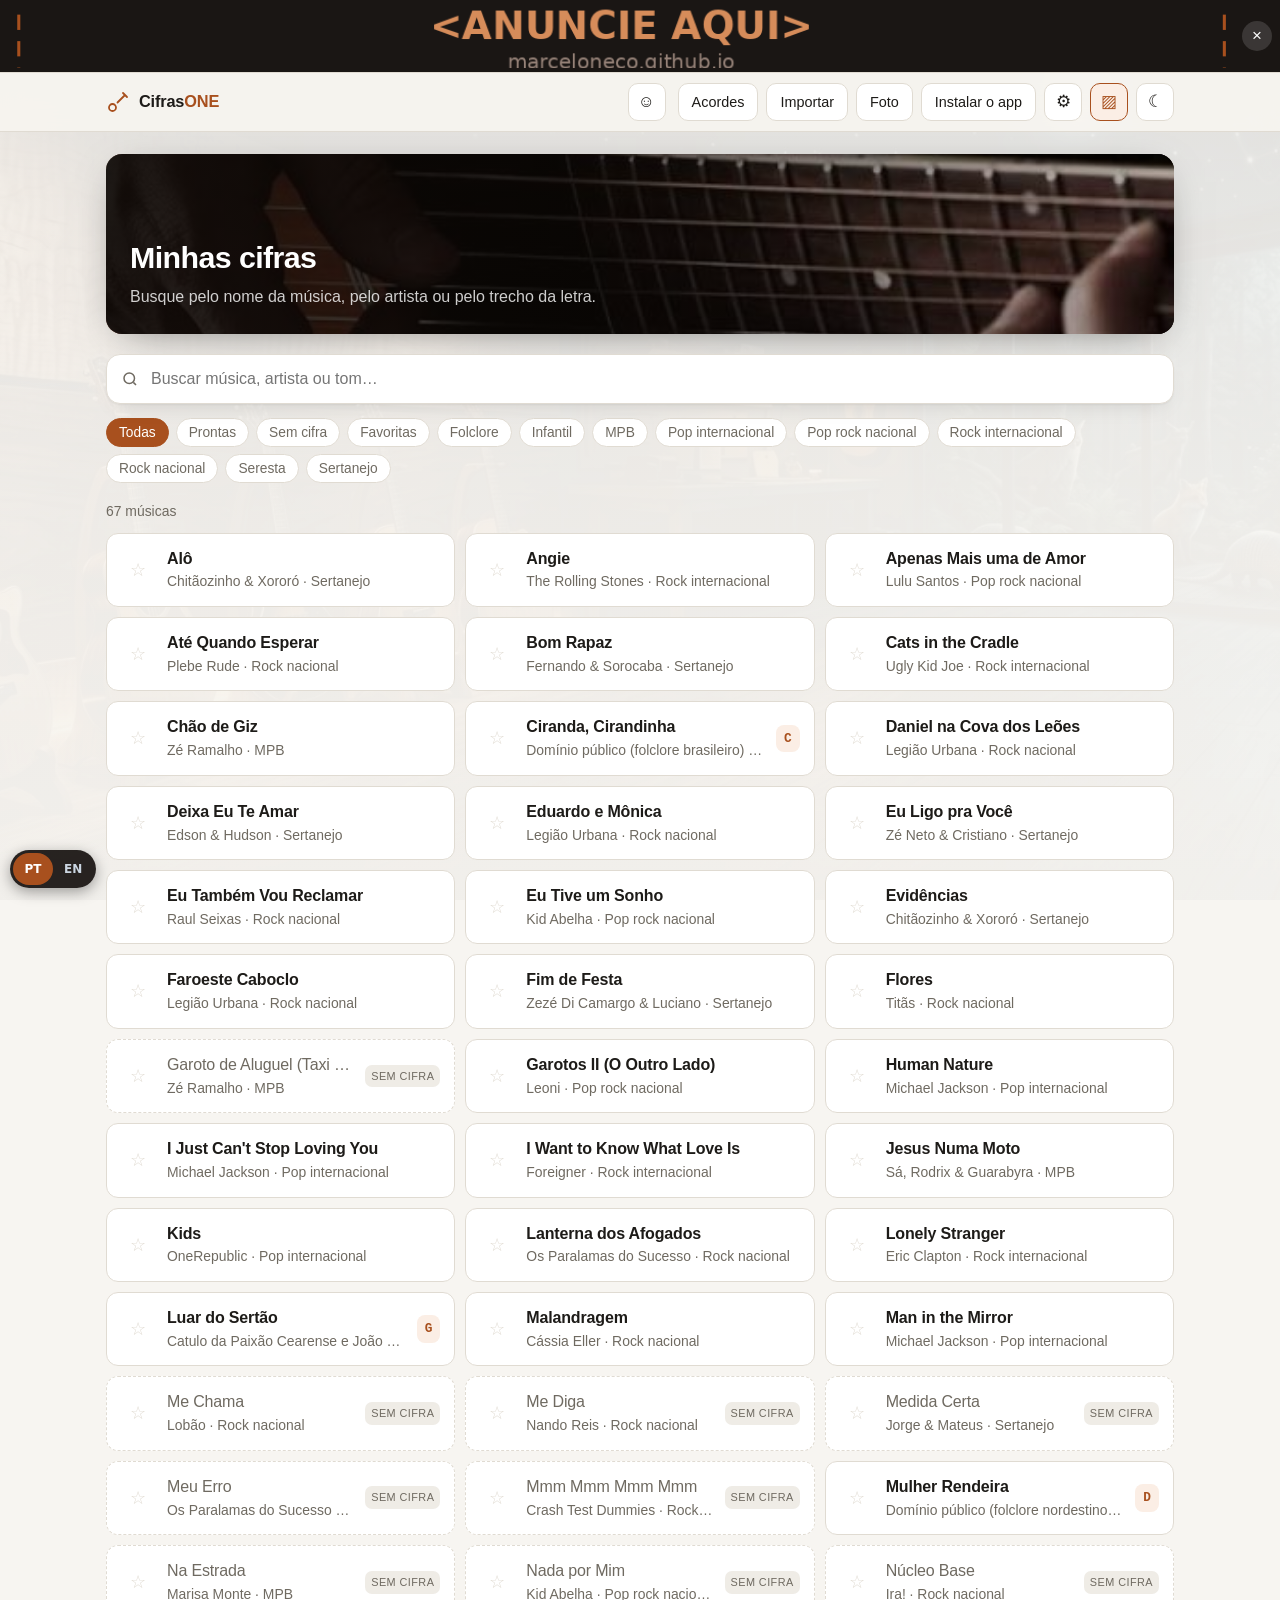
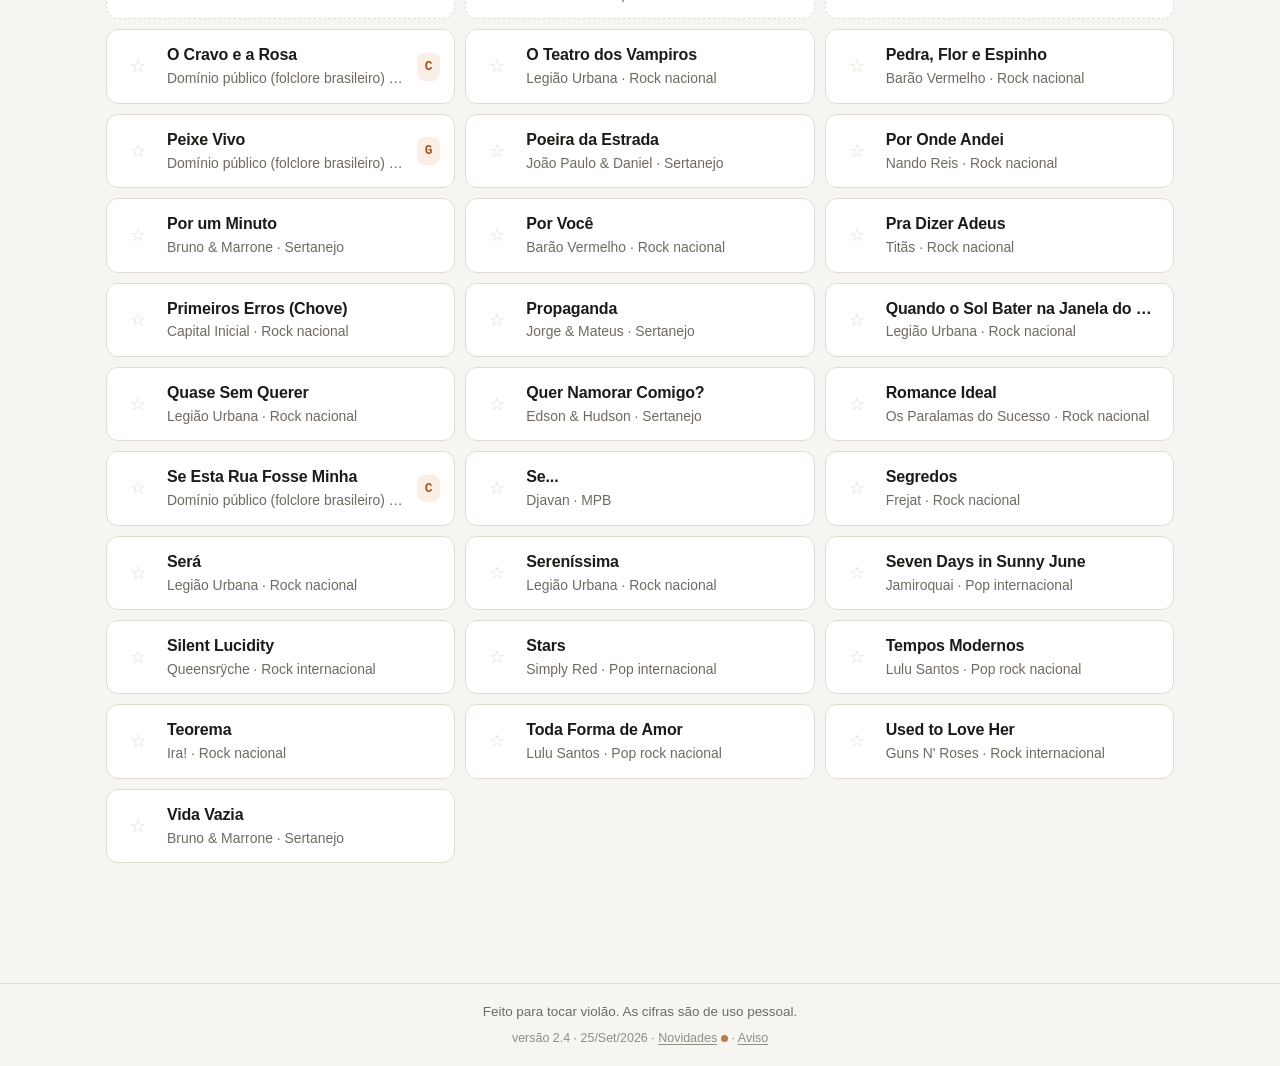
==== commit cbb5ce39: "Add files via upload" ====
--- a/index.html
+++ b/index.html
@@ -1,5632 +1,61 @@
 <!DOCTYPE html>
-<html lang="pt-BR" data-theme="dark">
+<html lang="pt-BR" data-tema="claro">
 <head>
 <meta charset="utf-8">
-<meta name="viewport" content="width=device-width, initial-scale=1, viewport-fit=cover">
-<meta name="description" content="OmniLifeONE — a casa e a família organizadas num só lugar. / OmniLifeONE — your home and family, organized in one place.">
-<meta name="theme-color" content="#0d1019">
-<meta name="mobile-web-app-capable" content="yes">
+<meta name="viewport" content="width=device-width, initial-scale=1">
+<title>CifrasONE</title>
+<meta name="description" content="Cifras de violão com rolagem automática, mudança de tom e posições dos acordes.">
+<meta name="theme-color" content="#a8501e">
+<link rel="manifest" href="manifest.json">
+<link rel="apple-touch-icon" href="icone-192.png">
 <meta name="apple-mobile-web-app-capable" content="yes">
-<meta name="apple-mobile-web-app-status-bar-style" content="black-translucent">
-<meta name="apple-mobile-web-app-title" content="OmniLifeONE">
-<title>OmniLifeONE</title>
-<link rel="manifest" href="manifest.webmanifest">
-<link rel="icon" type="image/svg+xml" href="data:image/svg+xml,%3Csvg%20xmlns%3D%22http%3A%2F%2Fwww.w3.org%2F2000%2Fsvg%22%20width%3D%2264%22%20height%3D%2264%22%20viewBox%3D%220%200%2064%2064%22%3E%3Cdefs%3E%3Cfilter%20id%3D%22olIconGlow%22%20x%3D%22-30%25%22%20y%3D%22-30%25%22%20width%3D%22160%25%22%20height%3D%22160%25%22%3E%3CfeGaussianBlur%20in%3D%22SourceGraphic%22%20stdDeviation%3D%220.8%22%20result%3D%22a%22%2F%3E%3CfeGaussianBlur%20in%3D%22SourceGraphic%22%20stdDeviation%3D%221.8%22%20result%3D%22b%22%2F%3E%3CfeMerge%3E%3CfeMergeNode%20in%3D%22b%22%2F%3E%3CfeMergeNode%20in%3D%22a%22%2F%3E%3CfeMergeNode%20in%3D%22SourceGraphic%22%2F%3E%3C%2FfeMerge%3E%3C%2Ffilter%3E%3CradialGradient%20id%3D%22olIconBg%22%20cx%3D%2250%25%22%20cy%3D%2248%25%22%20r%3D%2260%25%22%3E%3Cstop%20offset%3D%220%22%20stop-color%3D%22%23151827%22%2F%3E%3Cstop%20offset%3D%221%22%20stop-color%3D%22%230d1019%22%2F%3E%3C%2FradialGradient%3E%3C%2Fdefs%3E%3Crect%20width%3D%2264%22%20height%3D%2264%22%20rx%3D%2213.8%22%20fill%3D%22url(%23olIconBg)%22%2F%3E%3Cg%20transform%3D%22translate(0%200)%20scale(1)%22%20fill%3D%22none%22%20stroke%3D%22%23b7a1f6%22%20color%3D%22%23b7a1f6%22%20stroke-width%3D%222.75%22%20stroke-linecap%3D%22round%22%20stroke-linejoin%3D%22round%22%3E%3Cg%20filter%3D%22url(%23olIconGlow)%22%20opacity%3D%22.75%22%20stroke%3D%22%238a6ff2%22%20color%3D%22%238a6ff2%22%3E%3Cpath%20d%3D%22M8.9%2034.3L32%2013.95l23.1%2020.35%22%2F%3E%3Cpath%20d%3D%22M15.1%2028.8V49.4H32%22%2F%3E%3Cpath%20d%3D%22M37%2049.4h11.9V28.8%22%2F%3E%3Cpath%20d%3D%22M32%2049.2C27.2%2045%2020.3%2040.2%2020.3%2033.9A6.3%206.3%200%200%201%2032%2030.66A6.3%206.3%200%200%201%2043.7%2033.9C43.7%2040.2%2036.8%2045%2032.9%2048.4%22%2F%3E%3Ccircle%20cx%3D%2232%22%20cy%3D%2238.4%22%20r%3D%221.55%22%20fill%3D%22currentColor%22%20stroke%3D%22none%22%2F%3E%3C%2Fg%3E%3Cpath%20d%3D%22M8.9%2034.3L32%2013.95l23.1%2020.35%22%2F%3E%3Cpath%20d%3D%22M15.1%2028.8V49.4H32%22%2F%3E%3Cpath%20d%3D%22M37%2049.4h11.9V28.8%22%2F%3E%3Cpath%20d%3D%22M32%2049.2C27.2%2045%2020.3%2040.2%2020.3%2033.9A6.3%206.3%200%200%201%2032%2030.66A6.3%206.3%200%200%201%2043.7%2033.9C43.7%2040.2%2036.8%2045%2032.9%2048.4%22%2F%3E%3Ccircle%20cx%3D%2232%22%20cy%3D%2238.4%22%20r%3D%221.55%22%20fill%3D%22currentColor%22%20stroke%3D%22none%22%2F%3E%3C%2Fg%3E%3C%2Fsvg%3E">
-<link rel="icon" type="image/png" sizes="192x192" href="icon-192.png">
-<link rel="apple-touch-icon" sizes="180x180" href="apple-touch-icon.png">
-<style>
-/* ============ TOKENS ============ */
-:root{
-  --bg:#0d1019; --surface:#161823; --surface2:#1d2030; --surface3:#262a3b;
-  --border:#2c3146; --text:#f1f2f8; --text2:#a9aec4; --text3:#7c8199;
-  --accent:#a08cff; --accent-ink:#140e33; --accent-soft:rgba(160,140,255,.15);
-  --ok:#35d49a; --warn:#ffb54a; --bad:#ff6470; --info:#4fb3ff;
-  --ok-soft:rgba(53,212,154,.13); --warn-soft:rgba(255,181,74,.14); --bad-soft:rgba(255,100,112,.14); --info-soft:rgba(79,179,255,.13);
-  --shadow:0 10px 30px rgba(0,0,0,.45);
-  --radius:16px; --radius-sm:10px;
-  --font:-apple-system,BlinkMacSystemFont,"Segoe UI",Roboto,"Helvetica Neue",Arial,sans-serif;
-  color-scheme:dark;
-}
-html[data-theme="light"]{
-  --bg:#f6f6fb; --surface:#ffffff; --surface2:#f1f0f8; --surface3:#e7e5f3;
-  --border:#dedbee; --text:#15131f; --text2:#5c5870; --text3:#8a869c;
-  --accent:#6a50e6; --accent-ink:#ffffff; --accent-soft:rgba(106,80,230,.10);
-  --ok:#0f9a68; --warn:#b77900; --bad:#d8394a; --info:#1f7fd1;
-  --ok-soft:rgba(15,154,104,.10); --warn-soft:rgba(183,121,0,.10); --bad-soft:rgba(216,57,74,.09); --info-soft:rgba(31,127,209,.09);
-  --shadow:0 8px 24px rgba(20,15,40,.10);
-  color-scheme:light;
-}
-*{box-sizing:border-box}
-html,body{margin:0;padding:0}
-body::before{content:"";position:fixed;inset:0;z-index:-1;pointer-events:none;background:var(--bgart,none) center/cover no-repeat;opacity:.5}
-html[data-theme="light"] body::before{opacity:.55}
-@media(max-aspect-ratio:4/5){ body::before{opacity:.4} html[data-theme="light"] body::before{opacity:.45} }
-.pagehead h1,.pagehead .sub,footer.app,.gate > p{text-shadow:0 0 10px var(--bg),0 0 4px var(--bg),0 0 2px var(--bg)}
-@media(min-width:900px){ body::after{content:"";position:fixed;inset:0;z-index:-1;pointer-events:none;background:radial-gradient(ellipse 42% 62% at 50% 46%,color-mix(in srgb,var(--bg) 78%,transparent) 0,color-mix(in srgb,var(--bg) 55%,transparent) 55%,transparent 100%)} }
-body{background:var(--bg);color:var(--text);font-family:var(--font);font-size:15px;line-height:1.5;-webkit-font-smoothing:antialiased;padding-bottom:env(safe-area-inset-bottom)}
-button,input,select,textarea{font-family:inherit;font-size:inherit;color:inherit}
-a{color:var(--accent)}
-h1,h2,h3,h4{margin:0 0 .45em;line-height:1.25;font-weight:700}
-h1{font-size:1.45rem} h2{font-size:1.16rem} h3{font-size:1.02rem} h4{font-size:.92rem}
-p{margin:0 0 .7em}
-.muted{color:var(--text2)} .faint{color:var(--text3)} .tiny{font-size:.78rem} .small{font-size:.86rem}
-.hidden{display:none !important}
-.center{text-align:center}
-.wrap{max-width:1100px;margin:0 auto;padding:0 14px}
-.nowrap{white-space:nowrap}
-.ellip{overflow:hidden;text-overflow:ellipsis;white-space:nowrap;min-width:0}
-.mono{font-family:ui-monospace,SFMono-Regular,Menlo,Consolas,monospace}
+<meta name="apple-mobile-web-app-title" content="CifrasONE">
+<link rel="stylesheet" href="estilo.css">
+<link rel="icon" href="data:image/svg+xml,<svg xmlns='http://www.w3.org/2000/svg' viewBox='0 0 100 100'><text y='.9em' font-size='90'>🎸</text></svg>">
+</head>
+<body data-pagina="inicio">
 
-/* ============ AD BANNER ============ */
-#adbar{background:linear-gradient(90deg,var(--surface2),var(--surface3));border-bottom:1px solid var(--border);position:relative}
-#adbar .adinner{max-width:1100px;margin:0 auto;display:flex;align-items:center;gap:10px;padding:4px 10px;min-height:44px}
-.langsw{display:flex;border:1px solid var(--border);border-radius:9px;overflow:hidden;flex-shrink:0}
-.langsw button{background:var(--surface);border:0;color:var(--text2);font-weight:800;font-size:.74rem;letter-spacing:.05em;padding:0 9px;min-height:30px;min-width:34px;cursor:pointer}
-.langsw button.on{background:var(--accent);color:var(--accent-ink)}
-.adzone{display:flex;align-items:center;gap:8px;flex:1;min-width:0}
-.adzone.hidden{display:none}
-#adbar .adtag{writing-mode:vertical-rl;transform:rotate(180deg);font-size:.6rem;font-weight:800;letter-spacing:.14em;color:var(--text3);flex-shrink:0;line-height:1}
-.adview{flex:1;min-width:0;overflow:hidden;mask-image:linear-gradient(90deg,transparent,#000 4%,#000 96%,transparent);-webkit-mask-image:linear-gradient(90deg,transparent,#000 4%,#000 96%,transparent)}
-.adtrack{display:flex;gap:26px;width:max-content;animation:adscroll var(--adsec,40s) linear infinite}
-.adview:hover .adtrack,.adview.paused .adtrack{animation-play-state:paused}
-@keyframes adscroll{from{transform:translateX(0)}to{transform:translateX(-50%)}}
-@media (prefers-reduced-motion:reduce){.adtrack{animation:none}.adview{overflow-x:auto}}
-.aditem{display:flex;align-items:center;gap:8px;text-decoration:none;color:var(--text);white-space:nowrap;font-size:.8rem;padding:2px 4px;border-radius:8px}
-.aditem:hover{background:var(--accent-soft)}
-.aditem .aim{width:28px;height:28px;border-radius:7px;flex-shrink:0;object-fit:cover;background:var(--surface3);display:inline-flex;align-items:center;justify-content:center;font-size:16px}
-.aditem b{font-weight:800} .aditem span{color:var(--text2)}
-#adclose{background:var(--surface);border:1px solid var(--border);color:var(--text2);width:28px;height:28px;border-radius:50%;cursor:pointer;line-height:1;font-size:15px;flex-shrink:0}
-/* pop-up de anúncio: deitado no computador, em pé no celular */
-.adpop{max-width:640px}
-.adpop .apb{display:flex;gap:16px;align-items:center}
-.adpop .apimg{width:120px;height:120px;border-radius:22px;flex-shrink:0;object-fit:cover;background:var(--surface2);display:flex;align-items:center;justify-content:center;font-size:52px}
-.adpop .apq{font-size:1.1rem;font-weight:800;margin-bottom:6px}
-.adcount{min-width:32px;height:32px;border-radius:50%;background:var(--surface2);border:1px solid var(--border);display:inline-flex;align-items:center;justify-content:center;font-weight:800;color:var(--text2)}
-@media(max-width:600px){.adpop .apb{flex-direction:column;text-align:center}}
+<header class="topo">
+  <div class="topo-interno"></div>
+</header>
 
-/* ============ HEADER ============ */
-header.app{position:sticky;top:0;z-index:40;background:color-mix(in srgb,var(--bg) 88%,transparent);backdrop-filter:saturate(1.4) blur(10px);-webkit-backdrop-filter:saturate(1.4) blur(10px);border-bottom:1px solid var(--border)}
-.hrow{max-width:1100px;margin:0 auto;display:flex;align-items:center;gap:8px;padding:9px 14px}
-.brand{display:flex;align-items:center;gap:9px;font-weight:800;font-size:1.15rem;letter-spacing:-.02em;cursor:pointer;background:none;border:0;padding:0;color:var(--text)}
-.brand .mark{width:30px;height:30px;flex-shrink:0;filter:drop-shadow(0 0 4px rgba(160,140,255,.45))}
-.appicon{display:inline-block;flex-shrink:0;line-height:0}
-.appicon svg{width:100%;height:100%;display:block}
-.brand .one{color:var(--accent)}
-.spacer{flex:1}
-.iconbtn{background:var(--surface);border:1px solid var(--border);color:var(--text2);width:38px;height:38px;border-radius:11px;cursor:pointer;display:inline-flex;align-items:center;justify-content:center;font-size:16px;transition:.15s;flex-shrink:0;position:relative}
-.iconbtn:hover{color:var(--text);border-color:var(--accent)}
-.iconbtn .dot{position:absolute;top:-4px;right:-4px;min-width:18px;height:18px;border-radius:9px;background:var(--bad);color:#fff;font-size:.66rem;font-weight:800;display:flex;align-items:center;justify-content:center;padding:0 4px}
-#langbtn{width:auto;padding:0 11px;font-weight:800;font-size:.8rem;letter-spacing:.06em;gap:6px}
-#sosbtn{background:var(--bad);border-color:var(--bad);color:#fff;font-weight:800;width:auto;padding:0 11px;font-size:.8rem;gap:5px}
-.whoami{display:flex;align-items:center;gap:8px;background:var(--surface);border:1px solid var(--border);border-radius:11px;padding:5px 10px;cursor:pointer;max-width:180px;color:var(--text)}
-.whoami .nm{font-size:.82rem;white-space:nowrap;overflow:hidden;text-overflow:ellipsis}
-.av{width:26px;height:26px;border-radius:50%;background:var(--accent);color:var(--accent-ink);display:inline-flex;align-items:center;justify-content:center;font-weight:800;font-size:.8rem;flex-shrink:0;line-height:1}
-.av.lg{width:46px;height:46px;font-size:1.3rem}
-.av.sm{width:20px;height:20px;font-size:.66rem}
-@media(max-width:600px){
-  .hrow{gap:6px;padding:8px 10px}
-  .brand{font-size:1rem} .brand .mark{width:26px;height:26px}
-  #sharebtn,#appsbtn{display:none}
-  .iconbtn{width:34px;height:34px;border-radius:9px}
-  #langbtn,#sosbtn{padding:0 8px}
-  .whoami{max-width:108px;padding:4px 7px}
-  .whoami .av{width:22px;height:22px;font-size:.7rem}
-  .whoami .nm{font-size:.74rem}
-}
-@media(max-width:400px){ .whoami .nm{display:none} #sosbtn .t{display:none} }
-/* ⚡ e 📨 entraram no cabeçalho: no celular estreito o tema fica só em Ajustes → Geral */
-@media(max-width:480px){ #themebtn{display:none} .hrow{gap:4px} .whoami .nm{display:none} }
-@media(max-width:390px){ .brand > span{display:none} }
-
-/* ============ NAV ============ */
-nav.tabs{max-width:1100px;margin:0 auto;display:flex;gap:4px;padding:0 10px 8px;overflow-x:auto;scrollbar-width:none}
-nav.tabs::-webkit-scrollbar{display:none}
-nav.tabs button{background:transparent;border:1px solid transparent;color:var(--text2);padding:7px 13px;border-radius:999px;cursor:pointer;white-space:nowrap;font-size:.86rem;font-weight:600;display:flex;align-items:center;gap:6px;transition:.15s;position:relative}
-nav.tabs button:hover{color:var(--text);background:var(--surface)}
-nav.tabs button.active{background:var(--accent);color:var(--accent-ink);border-color:var(--accent)}
-.nbadge{background:var(--bad);color:#fff;border-radius:9px;font-size:.66rem;font-weight:800;padding:0 5px;min-width:17px;height:17px;display:inline-flex;align-items:center;justify-content:center}
-#bottombar{display:none}
-@media(max-width:820px){
-  nav.tabs{display:none}
-  #bottombar{display:flex;position:fixed;left:0;right:0;bottom:0;z-index:50;background:color-mix(in srgb,var(--bg) 94%,transparent);backdrop-filter:blur(12px);-webkit-backdrop-filter:blur(12px);border-top:1px solid var(--border);padding:6px 4px calc(6px + env(safe-area-inset-bottom));justify-content:space-around}
-  #bottombar button{flex:1;background:none;border:0;color:var(--text3);display:flex;flex-direction:column;align-items:center;gap:2px;padding:4px 2px;cursor:pointer;font-weight:600;border-radius:10px;position:relative}
-  #bottombar button .ic{font-size:1.25rem;line-height:1}
-  #bottombar button .lb{line-height:1.05;font-size:.62rem;max-width:100%}
-  #bottombar button.active{color:var(--accent)}
-  #bottombar .nbadge{position:absolute;top:0;right:calc(50% - 22px)}
-  main{padding-bottom:84px !important}
-}
-
-/* ============ LAYOUT ============ */
-main{padding:16px 0 40px;min-height:60vh}
-.card{background:var(--surface);border:1px solid var(--border);border-radius:var(--radius);padding:16px;margin-bottom:14px}
-.card.tight{padding:12px}
-.card.accent{border-color:var(--accent);background:linear-gradient(180deg,var(--accent-soft),transparent 70%),var(--surface)}
-.card.danger{border-color:var(--bad);background:linear-gradient(180deg,var(--bad-soft),transparent 80%),var(--surface)}
-.card.warnc{border-color:var(--warn);background:linear-gradient(180deg,var(--warn-soft),transparent 80%),var(--surface)}
-.card > h2,.card > h3{display:flex;align-items:center;gap:8px}
-.grid{display:grid;gap:12px}
-.g2{grid-template-columns:repeat(2,minmax(0,1fr))}
-.g3{grid-template-columns:repeat(3,minmax(0,1fr))}
-.g4{grid-template-columns:repeat(4,minmax(0,1fr))}
-.gauto{grid-template-columns:repeat(auto-fill,minmax(230px,1fr))}
-.gauto.sm{grid-template-columns:repeat(auto-fill,minmax(150px,1fr))}
-@media(max-width:760px){.g3,.g4{grid-template-columns:repeat(2,minmax(0,1fr))}}
-@media(max-width:520px){.g2.collapse,.g3.collapse{grid-template-columns:1fr}}
-.row{display:flex;gap:8px;align-items:center;flex-wrap:wrap}
-.row.nw{flex-wrap:nowrap}
-.between{display:flex;align-items:center;justify-content:space-between;gap:10px}
-.stack > * + *{margin-top:10px}
-.sep{height:1px;background:var(--border);margin:12px 0}
-.pagehead{display:flex;align-items:flex-end;justify-content:space-between;gap:10px;margin:2px 0 12px;flex-wrap:wrap}
-.pagehead h1{margin:0}
-.pagehead .sub{color:var(--text2);font-size:.88rem}
-
-/* ============ CONTROLS ============ */
-.btn{background:var(--accent);color:var(--accent-ink);border:1px solid var(--accent);padding:9px 15px;border-radius:11px;cursor:pointer;font-weight:700;font-size:.88rem;display:inline-flex;align-items:center;justify-content:center;gap:7px;transition:.15s;text-decoration:none;line-height:1.2}
-.btn:hover{filter:brightness(1.08)}
-.btn:active{transform:translateY(1px)}
-.btn:disabled{opacity:.5;cursor:not-allowed}
-.btn.ghost{background:var(--surface2);color:var(--text);border-color:var(--border)}
-.btn.ghost:hover{border-color:var(--accent)}
-.btn.danger{background:var(--bad);border-color:var(--bad);color:#fff}
-.btn.ok{background:var(--ok);border-color:var(--ok);color:#06251a}
-.btn.sm{padding:6px 10px;font-size:.8rem;border-radius:9px}
-.btn.xs{padding:3px 8px;font-size:.74rem;border-radius:8px}
-.btn.block{width:100%}
-.btn.big{padding:14px 18px;font-size:1rem;border-radius:14px}
-.linkbtn{background:none;border:0;color:var(--accent);cursor:pointer;padding:0;font-weight:600}
-.fld{display:flex;flex-direction:column;gap:4px;min-width:0}
-.fld > span{font-size:.76rem;color:var(--text2);font-weight:600}
-.fld .hint{font-size:.72rem;color:var(--text3)}
-input[type=text],input[type=number],input[type=date],input[type=time],input[type=email],input[type=tel],input[type=password],input[type=search],input[type=url],input[type=datetime-local],select,textarea{background:var(--surface2);border:1px solid var(--border);border-radius:10px;padding:9px 11px;outline:none;width:100%;min-width:0;transition:.15s}
-input:focus,select:focus,textarea:focus{border-color:var(--accent);box-shadow:0 0 0 3px var(--accent-soft)}
-textarea{resize:vertical;min-height:80px;line-height:1.45}
-input[type=checkbox],input[type=radio]{accent-color:var(--accent);width:18px;height:18px;flex-shrink:0}
-.check{display:flex;align-items:center;gap:8px;cursor:pointer;font-size:.9rem}
-.searchbox{position:relative;flex:1;min-width:0}
-.searchbox input{padding-left:36px;padding-right:44px}
-.searchbox input::-webkit-calendar-picker-indicator{display:none !important}
-.searchbox .lead{position:absolute;left:11px;top:50%;transform:translateY(-50%);color:var(--text3);pointer-events:none}
-.searchbox .mic{position:absolute;right:5px;top:50%;transform:translateY(-50%);border:0;background:var(--accent-soft);color:var(--accent);width:32px;height:32px;border-radius:8px;cursor:pointer;font-size:15px}
-.searchbox .mic.rec{background:var(--bad);color:#fff;animation:pulse 1s infinite}
-@keyframes pulse{50%{opacity:.6}}
-
-/* segmented sub-tabs */
-.seg{display:flex;gap:4px;background:var(--surface);border:1px solid var(--border);border-radius:12px;padding:4px;overflow-x:auto;scrollbar-width:none;margin-bottom:14px}
-.seg::-webkit-scrollbar{display:none}
-.seg button{flex:1 0 auto;background:none;border:0;color:var(--text2);padding:7px 12px;border-radius:9px;cursor:pointer;font-weight:600;font-size:.84rem;white-space:nowrap;display:flex;align-items:center;justify-content:center;gap:6px}
-.seg button.active{background:var(--accent-soft);color:var(--accent)}
-
-/* chips & badges */
-.chips{display:flex;gap:6px;flex-wrap:wrap}
-.chip{display:inline-flex;align-items:center;gap:5px;background:var(--surface2);border:1px solid var(--border);border-radius:999px;padding:4px 10px;font-size:.78rem;cursor:pointer;color:var(--text2);white-space:nowrap}
-.chip.on{background:var(--accent-soft);color:var(--accent);border-color:var(--accent)}
-.badge{display:inline-flex;align-items:center;gap:4px;border-radius:999px;padding:2px 8px;font-size:.7rem;font-weight:700;white-space:nowrap;background:var(--surface3);color:var(--text2)}
-.badge.ok{background:var(--ok-soft);color:var(--ok)}
-.badge.warn{background:var(--warn-soft);color:var(--warn)}
-.badge.bad{background:var(--bad-soft);color:var(--bad)}
-.badge.info{background:var(--info-soft);color:var(--info)}
-.badge.acc{background:var(--accent-soft);color:var(--accent)}
-
-/* list rows */
-.list{display:flex;flex-direction:column}
-.li{display:flex;align-items:center;gap:10px;padding:10px 4px;border-bottom:1px solid var(--border);min-width:0}
-.li:last-child{border-bottom:0}
-.li .main{flex:1;min-width:0}
-.li .t{font-weight:600;overflow:hidden;text-overflow:ellipsis}
-.li .s{font-size:.78rem;color:var(--text2);overflow:hidden;text-overflow:ellipsis}
-.li.done .t{text-decoration:line-through;color:var(--text3)}
-.li.click{cursor:pointer}
-.li.click:hover{background:var(--surface2);border-radius:10px}
-.ico{width:36px;height:36px;border-radius:10px;background:var(--surface2);display:flex;align-items:center;justify-content:center;font-size:18px;flex-shrink:0}
-.grouph{font-size:.72rem;text-transform:uppercase;letter-spacing:.08em;color:var(--text3);font-weight:700;margin:14px 4px 2px}
-
-/* KPI tiles */
-.kpi{background:var(--surface2);border:1px solid var(--border);border-radius:14px;padding:12px;cursor:default;min-width:0}
-.kpi.click{cursor:pointer}
-.kpi.click:hover{border-color:var(--accent)}
-.kpi .k{font-size:.74rem;color:var(--text2);font-weight:600}
-.kpi .v{font-size:1.45rem;font-weight:800;line-height:1.1;margin-top:3px}
-.kpi .d{font-size:.72rem;color:var(--text3);margin-top:2px}
-
-/* empty */
-.empty{text-align:center;color:var(--text2);padding:26px 10px}
-.empty .e{font-size:2rem;margin-bottom:6px}
-
-/* bars */
-.bar{height:10px;border-radius:6px;background:var(--surface3);overflow:hidden;display:flex}
-.bar > i{display:block;height:100%}
-
-/* modal */
-.mback{position:fixed;inset:0;z-index:100;background:rgba(5,5,12,.62);display:flex;align-items:center;justify-content:center;padding:16px;animation:fade .15s}
-@keyframes fade{from{opacity:0}}
-.modal{background:var(--surface);border:1px solid var(--border);border-radius:18px;box-shadow:var(--shadow);width:100%;max-width:560px;max-height:calc(100dvh - 32px);display:flex;flex-direction:column;overflow:hidden}
-.modal.wide{max-width:820px}
-.modal .mh{display:flex;align-items:center;gap:10px;padding:14px 16px;border-bottom:1px solid var(--border)}
-.modal .mh h3{margin:0;flex:1;font-size:1.05rem}
-.modal .mb{padding:16px;overflow:auto;flex:1}
-.modal .mf{display:flex;gap:8px;justify-content:flex-end;padding:12px 16px;border-top:1px solid var(--border);flex-wrap:wrap}
-.xbtn{background:var(--surface2);border:1px solid var(--border);color:var(--text2);width:32px;height:32px;border-radius:50%;cursor:pointer;font-size:16px;flex-shrink:0}
-@media(max-width:600px){
-  .mback{align-items:flex-end;padding:0}
-  .modal{border-radius:18px 18px 0 0;max-height:94dvh}
-  .modal .mf{padding-bottom:calc(12px + env(safe-area-inset-bottom))}
-}
-.fgrid{display:grid;grid-template-columns:repeat(2,minmax(0,1fr));gap:12px}
-.fgrid .full{grid-column:1/-1}
-@media(max-width:520px){.fgrid{grid-template-columns:1fr}}
-
-/* toast */
-#toasts{position:fixed;left:50%;bottom:92px;transform:translateX(-50%);z-index:200;display:flex;flex-direction:column;gap:8px;align-items:center;pointer-events:none;width:calc(100% - 32px);max-width:440px}
-.toast{background:var(--text);color:var(--bg);padding:10px 16px;border-radius:12px;font-size:.88rem;font-weight:600;box-shadow:var(--shadow);animation:fade .2s;pointer-events:auto;text-align:center}
-@media(min-width:821px){#toasts{bottom:28px}}
-
-/* SOS / emergency */
-.sos{position:fixed;inset:0;z-index:150;background:#1a0508;color:#fff;overflow:auto;padding:16px 14px 40px}
-html[data-theme="light"] .sos{background:#fff5f6;color:#1a0508}
-.sos .shead{display:flex;align-items:center;gap:10px;max-width:900px;margin:0 auto 14px}
-.sos .shead h1{flex:1;margin:0;color:var(--bad)}
-.sos .scard{max-width:900px;margin:0 auto 12px;border:2px solid var(--bad);border-radius:16px;padding:14px;background:rgba(255,100,112,.07)}
-.sos .big{font-size:1.25rem;font-weight:800}
-.sos .allergy{background:var(--bad);color:#fff;border-radius:8px;padding:2px 8px;font-weight:800;display:inline-block;margin:2px 4px 2px 0}
-.sos .nums{display:grid;grid-template-columns:repeat(auto-fill,minmax(150px,1fr));gap:8px;max-width:900px;margin:0 auto 12px}
-.sos .nums a{display:flex;flex-direction:column;align-items:center;justify-content:center;background:var(--bad);color:#fff;border-radius:14px;padding:12px;text-decoration:none;font-weight:800}
-.sos .nums a b{font-size:1.6rem}
-
-/* calendar */
-.cal{display:grid;grid-template-columns:repeat(7,minmax(0,1fr));gap:4px}
-.cal .dh{font-size:.7rem;color:var(--text3);text-align:center;font-weight:700;padding:2px 0}
-.cal .d{background:var(--surface2);border:1px solid transparent;border-radius:10px;min-height:54px;padding:4px 5px;cursor:pointer;font-size:.8rem;display:flex;flex-direction:column;gap:2px;min-width:0}
-.cal .d.out{opacity:.35}
-.cal .d.today{border-color:var(--accent)}
-.cal .d.sel{background:var(--accent-soft);border-color:var(--accent)}
-.cal .d .n{font-weight:700}
-.cal .dots{display:flex;gap:2px;flex-wrap:wrap}
-.cal .dots i{width:6px;height:6px;border-radius:50%;background:var(--accent)}
-@media(max-width:520px){.cal .d{min-height:42px;font-size:.74rem}}
-
-/* floor plan */
-.plan{position:relative;border-radius:12px;overflow:hidden;border:1px solid var(--border);background:var(--surface2);cursor:crosshair}
-.plan img{display:block;width:100%;height:auto;user-select:none;-webkit-user-drag:none}
-.plan .pin{position:absolute;transform:translate(-50%,-100%);background:var(--accent);color:var(--accent-ink);border-radius:10px 10px 10px 2px;padding:2px 7px;font-size:.72rem;font-weight:800;white-space:nowrap;box-shadow:var(--shadow);cursor:pointer;max-width:160px;overflow:hidden;text-overflow:ellipsis}
-.thumbs{display:flex;gap:8px;flex-wrap:wrap}
-.thumb{width:84px;height:84px;border-radius:10px;border:1px solid var(--border);background:var(--surface2) center/cover no-repeat;position:relative;cursor:pointer;display:flex;align-items:center;justify-content:center;font-size:1.6rem;overflow:hidden}
-.thumb .x{position:absolute;top:3px;right:3px;background:rgba(0,0,0,.6);color:#fff;border:0;border-radius:50%;width:22px;height:22px;cursor:pointer;font-size:12px}
-.thumb .lb{position:absolute;left:0;right:0;bottom:0;background:rgba(0,0,0,.55);color:#fff;font-size:.6rem;padding:2px 4px;white-space:nowrap;overflow:hidden;text-overflow:ellipsis}
-.path{font-size:.78rem;color:var(--text2)}
-.path b{color:var(--text)}
-
-/* login / gate */
-.gate{max-width:680px;margin:18px auto}
-.rolecard{display:flex;gap:12px;align-items:flex-start;text-align:left;background:var(--surface2);border:1px solid var(--border);border-radius:14px;padding:14px;cursor:pointer;width:100%;color:var(--text);transition:.15s}
-.rolecard:hover{border-color:var(--accent);background:var(--accent-soft)}
-.rolecard .e{font-size:1.6rem;line-height:1}
-.rolecard b{display:block;margin-bottom:2px}
-.rolecard small{color:var(--text2);font-size:.8rem}
-.gbtn{display:flex;align-items:center;justify-content:center;gap:10px;background:#fff;color:#1f1f1f;border:1px solid #dadce0;border-radius:12px;padding:11px 16px;font-weight:700;cursor:pointer;width:100%}
-.lock{position:fixed;inset:0;z-index:180;background:var(--bg);display:flex;flex-direction:column;align-items:center;justify-content:center;gap:14px;padding:20px;text-align:center}
-.pinpad{display:grid;grid-template-columns:repeat(3,64px);gap:10px;justify-content:center}
-.pinpad button{height:56px;border-radius:14px;border:1px solid var(--border);background:var(--surface);font-size:1.3rem;font-weight:700;cursor:pointer;color:var(--text)}
-.pindots{display:flex;gap:10px;justify-content:center;min-height:16px}
-.pindots i{width:14px;height:14px;border-radius:50%;border:2px solid var(--accent)}
-.pindots i.f{background:var(--accent)}
-
-/* info popups */
-.tip{display:inline-flex;align-items:center;justify-content:center;width:18px;height:18px;border-radius:50%;background:var(--accent-soft);color:var(--accent);font-size:.7rem;font-weight:800;cursor:pointer;border:0;vertical-align:middle}
-.note{background:linear-gradient(var(--info-soft),var(--info-soft)),var(--surface);border:1px solid color-mix(in srgb,var(--info) 40%,transparent);border-radius:12px;padding:10px 12px;font-size:.84rem;color:var(--text)}
-.note.warn{background:linear-gradient(var(--warn-soft),var(--warn-soft)),var(--surface);border-color:color-mix(in srgb,var(--warn) 40%,transparent)}
-.note.bad{background:linear-gradient(var(--bad-soft),var(--bad-soft)),var(--surface);border-color:color-mix(in srgb,var(--bad) 40%,transparent)}
-.note.ok{background:linear-gradient(var(--ok-soft),var(--ok-soft)),var(--surface);border-color:color-mix(in srgb,var(--ok) 40%,transparent)}
-pre.code{background:var(--surface2);border:1px solid var(--border);border-radius:10px;padding:10px;font-size:.72rem;overflow:auto;max-height:260px;white-space:pre}
-.qr{background:#fff;padding:10px;border-radius:12px;display:inline-block}
-.qr img,.qr svg{display:block;width:200px;height:200px;image-rendering:pixelated}
-.pw{letter-spacing:.1em}
-.handover{background:linear-gradient(90deg,var(--warn-soft),transparent),var(--surface);border:1px solid var(--warn);border-radius:14px;padding:12px 14px;margin-bottom:14px}
-.timeline .ti{display:flex;gap:12px;padding:8px 0;border-bottom:1px dashed var(--border)}
-.timeline .ti .h{width:62px;flex-shrink:0;font-weight:800;color:var(--accent);font-size:.9rem}
-.timeline .ti .dday{font-size:.7rem;color:var(--text3);display:block;font-weight:600}
-.drop{border:2px dashed var(--border);border-radius:14px;padding:18px;text-align:center;color:var(--text2);cursor:pointer}
-.drop:hover{border-color:var(--accent);color:var(--text)}
-.stars{color:#ffc93c;letter-spacing:1px}
-footer.app{border-top:1px solid var(--border);color:var(--text3);font-size:.78rem;padding:14px 0 18px}
-footer.app .wrap{display:flex;justify-content:space-between;gap:10px;flex-wrap:wrap}
-footer.app a{color:var(--text2)}
-.menu{position:fixed;z-index:120;background:var(--surface);border:1px solid var(--border);border-radius:14px;box-shadow:var(--shadow);padding:6px;min-width:220px;max-width:calc(100vw - 20px)}
-.menu button,.menu a{display:flex;align-items:center;gap:10px;width:100%;background:none;border:0;padding:9px 10px;border-radius:9px;cursor:pointer;color:var(--text);text-decoration:none;font-size:.9rem;text-align:left}
-.menu button:hover,.menu a:hover{background:var(--surface2)}
-.menu .mhd{font-size:.7rem;color:var(--text3);padding:6px 10px 2px;text-transform:uppercase;letter-spacing:.08em;font-weight:700}
-.kid [data-act="pl.new"],.kid [data-act="th.new"],.kid [data-act="pl.snap"],.kid [data-act="pl.plan"],.kid [data-act="ev.new"],.kid [data-act="rt.new"],.kid [data-act="mt.new"],.kid [data-act="mt.done"],.kid [data-act="guide.new"],.kid [data-act="pl.quick"],.kid [data-act="shop.finish"],.kid [data-act="pantry.new"]{display:none !important}
-/* recados, lembretes, vigilante, quadros clicáveis */
-.card.click,h3.click,.ti.click{cursor:pointer}
-.card.click:hover{border-color:var(--accent)}
-.ti.click:hover{background:var(--surface2);border-radius:10px}
-.li.unread .t{font-weight:800}
-.li.unread{background:linear-gradient(90deg,var(--accent-soft),transparent 60%);border-radius:10px}
-.vigiapip{position:fixed;left:10px;bottom:90px;z-index:140;width:170px;background:var(--surface);border:2px solid var(--warn);border-radius:14px;overflow:hidden;box-shadow:var(--shadow)}
-.vigiapip video{display:block;width:100%;height:auto;background:#000}
-.vigiapip .vt{display:flex;align-items:center;justify-content:space-between;gap:6px;padding:5px 6px;font-size:.72rem;font-weight:700}
-@media(min-width:821px){.vigiapip{bottom:16px}}
-/* ============ MENUS QUE ABREM: movimento rápido e suave ============
-   Gaveta lateral (☰), menus suspensos e janelas abrem deslizando/crescendo em ~0,2 s.
-   Quem pediu menos movimento no aparelho (prefers-reduced-motion) vê só aparecer. */
-.hamb{font-size:18px}
-#drawer .mark{width:30px;height:30px;flex-shrink:0;border-radius:8px}
-#drawerback{position:fixed;inset:0;z-index:160;background:rgba(5,5,12,.55);opacity:0;transition:opacity .2s ease}
-#drawerback.open{opacity:1}
-#drawer{position:fixed;top:0;left:0;bottom:0;z-index:170;width:min(320px,86vw);background:var(--surface);border-right:1px solid var(--border);box-shadow:var(--shadow);overflow-y:auto;padding:12px 10px calc(16px + env(safe-area-inset-bottom));transform:translateX(-105%);transition:transform .22s cubic-bezier(.2,.8,.2,1)}
-#drawer.open{transform:none}
-#drawer .dhead{display:flex;align-items:center;gap:10px;padding:4px 6px 12px;border-bottom:1px solid var(--border);margin-bottom:8px}
-#drawer .dhead b{flex:1;font-size:1.05rem}
-#drawer .dsec{font-size:.68rem;text-transform:uppercase;letter-spacing:.08em;color:var(--text3);font-weight:700;padding:10px 10px 4px}
-#drawer .ditem{display:flex;align-items:center;gap:12px;width:100%;background:none;border:0;color:var(--text);padding:10px;min-height:44px;border-radius:10px;cursor:pointer;font-size:.95rem;font-weight:600;text-align:left}
-#drawer .ditem:hover,#drawer .ditem:focus-visible{background:var(--surface2)}
-#drawer .ditem.active{background:var(--accent-soft);color:var(--accent)}
-#drawer .ditem .ic{width:26px;text-align:center;font-size:1.15rem}
-#drawer .ditem .nbadge{margin-left:auto}
-#drawer .dsub{display:flex;flex-wrap:wrap;gap:6px;padding:0 10px 6px 48px}
-#drawer .morehint{position:sticky;bottom:0;display:none;align-items:center;justify-content:center;gap:6px;width:100%;margin-top:-44px;padding:22px 10px 10px;border:0;cursor:pointer;font-weight:800;font-size:.84rem;color:var(--accent);background:linear-gradient(transparent,var(--surface) 55%)}
-#drawer .morehint.show{display:flex}
-#drawer .morehint.show{animation:bob 1.6s ease-in-out infinite}
-@keyframes bob{50%{transform:translateY(3px)}}
-ol.helpsteps{margin:0;padding-left:22px}
-ol.steps5{list-style:none;margin:8px 0 0;padding:0;display:grid;grid-template-columns:repeat(5,minmax(0,1fr));gap:10px}
-ol.steps5 li{background:var(--surface2);border:1px solid var(--border);border-radius:12px;padding:10px;display:flex;flex-direction:column;gap:3px;position:relative}
-ol.steps5 .n{position:absolute;top:6px;right:8px;font-size:.7rem;font-weight:800;color:var(--text3)}
-ol.steps5 .e{font-size:1.4rem} ol.steps5 small{color:var(--text2);font-size:.74rem;line-height:1.35}
-@media(max-width:760px){ol.steps5{grid-template-columns:1fr}}
-select[data-chg="mem.role"]{max-width:48%;min-width:0}
-@media(max-width:420px){select[data-chg="mem.role"]{max-width:42%;font-size:.85rem}}
-.phonein{position:relative;display:flex;gap:6px;align-items:stretch}
-.phonein .ccbtn{display:inline-flex;align-items:center;gap:5px;background:var(--surface2);border:1px solid var(--border);border-radius:10px;padding:0 9px;color:var(--text);cursor:pointer;font:inherit;white-space:nowrap}
-.phonein .ddd{width:62px;flex:none;text-align:center}.phonein .num{flex:1;min-width:0}
-.phonein .cclist{position:absolute;left:0;top:calc(100% + 4px);z-index:5;background:var(--surface);border:1px solid var(--border);border-radius:12px;box-shadow:var(--shadow);padding:4px;max-height:240px;overflow:auto;min-width:230px;animation:menuin .16s cubic-bezier(.2,.8,.2,1)}
-.phonein .cclist button{display:flex;align-items:center;gap:8px;width:100%;background:none;border:0;color:var(--text);padding:7px 8px;border-radius:8px;cursor:pointer;font:inherit;text-align:left}
-.phonein .cclist button:hover{background:var(--surface2)}
-svg.flag{border-radius:3px;box-shadow:0 0 0 1px rgba(0,0,0,.25);flex:none}
-.twrow{display:flex;align-items:center;justify-content:space-between;gap:12px;background:var(--surface2);border:1px solid var(--border);border-radius:14px;padding:8px 12px}
-.twrow.hidden{display:none}
-.twheel{position:relative;display:flex;align-items:center;gap:4px;height:108px}
-.twbar{position:absolute;left:0;right:0;top:36px;height:36px;border-radius:10px;background:var(--accent-soft);border:1px solid var(--accent);pointer-events:none}
-.twcol{position:relative;height:108px;width:58px;overflow-y:auto;scroll-snap-type:y mandatory;scrollbar-width:none;text-align:center;-webkit-mask-image:linear-gradient(transparent,#000 30%,#000 70%,transparent);mask-image:linear-gradient(transparent,#000 30%,#000 70%,transparent);outline:none;overscroll-behavior:contain}
-.twcol::-webkit-scrollbar{display:none}
-.twi{height:36px;line-height:36px;scroll-snap-align:center;font-size:1.2rem;font-variant-numeric:tabular-nums;cursor:pointer;color:var(--text2)}
-.twi.on{color:var(--accent);font-weight:700}.twpad{height:36px}.twsep{position:relative;font-size:1.2rem}
-.searchbox.dict input{padding-left:12px;padding-right:100px}.searchbox.dict #chok{position:absolute;right:42px;top:50%;transform:translateY(-50%)}
-.onetap{display:flex;flex-direction:column;gap:8px;margin-top:10px}.onetap a.done{opacity:.6}
-.twleft{min-width:0}.dayrow{position:relative;display:flex;align-items:center;gap:4px;margin:6px 0 2px}.daybtn{background:none;border:1px solid var(--border);border-radius:9px;color:var(--text);font:inherit;font-size:.85rem;font-weight:600;padding:4px 8px;cursor:pointer;white-space:nowrap}.daybtn:hover{border-color:var(--accent)}.dayinput{position:absolute;left:30px;bottom:0;width:1px;height:1px;opacity:0;pointer-events:none;border:0;padding:0}
-@media(max-width:420px){.twrow{flex-direction:column;align-items:stretch}.twrow .twheel{align-self:center}}
-.npick{border-top:1px dashed var(--border);padding-top:10px}
-.verifybox{margin:14px auto;max-width:320px;border:2px dashed var(--accent);border-radius:14px;padding:12px;background:var(--accent-soft)}
-.verifybox .vcode{font-size:2.6rem;font-weight:900;letter-spacing:.35em;color:var(--accent);margin:4px 0 2px;font-variant-numeric:tabular-nums}
-.vigiadark{position:fixed;inset:0;z-index:175;background:#000;display:flex;align-items:flex-end;justify-content:center;padding-bottom:40px;touch-action:none;user-select:none}
-.vigiadark .vdtxt{color:#333;font-size:.8rem;text-align:center}
-.vigiaalarm.flash{background:#b3001b !important}
-ol.helpsteps li{margin:0 0 10px;line-height:1.5}
-#drawer .dsub button{background:var(--surface2);border:1px solid var(--border);color:var(--text2);border-radius:999px;padding:4px 10px;font-size:.76rem;cursor:pointer;min-height:28px}
-.menu{transform-origin:top right;animation:menuin .16s cubic-bezier(.2,.8,.2,1)}
-@keyframes menuin{from{opacity:0;transform:scale(.94) translateY(-4px)}}
-.mback .modal{animation:modalin .2s cubic-bezier(.2,.8,.2,1)}
-@keyframes modalin{from{opacity:0;transform:translateY(12px) scale(.98)}}
-@media(max-width:600px){ .mback .modal{animation:sheetin .24s cubic-bezier(.2,.8,.2,1)} @keyframes sheetin{from{transform:translateY(100%)}} }
-@media (prefers-reduced-motion:reduce){ #drawer .morehint.show{animation:none} #drawer,#drawerback{transition:none} .menu,.mback,.mback .modal{animation:none} }
-@media print{ header.app,#adbar,#bottombar,footer.app,.noprint{display:none !important} body{background:#fff;color:#000} body::before,body::after{display:none} }
-</style>
-</head>
-<body>
-
-<!-- ===== FAIXA DO TOPO: [PT|EN] · [ANÚNCIO] · [carrossel] · [×] =====
-     O × fecha só o anúncio até o fim da sessão; o botão de idioma fica sempre. -->
-<div id="adbar">
-  <div class="adinner">
-    <div class="langsw" id="langsw" role="group" aria-label="Idioma / Language"><button type="button" data-l="pt">PT</button><button type="button" data-l="en">EN</button></div>
-    <div class="adzone" id="adzone">
-      <span class="adtag" id="adtag">ANÚNCIO</span>
-      <div class="adview" id="adview"><div class="adtrack" id="adtrack"></div></div>
-      <button id="adclose" type="button" title="Fechar">&times;</button>
+<main class="conteudo" data-dgo-ignorar>
+  <div class="capa">
+    <img src="capa.jpg" alt="" onerror="this.remove()">
+    <div class="capa-texto">
+      <h1 data-i18n="inicio.titulo">Minhas cifras</h1>
+      <p data-i18n="inicio.sub">Busque pelo nome da música, pelo artista ou pelo trecho da letra.</p>
     </div>
   </div>
-</div>
 
-<!-- ===== CABECALHO ===== -->
-<header class="app">
-  <div class="hrow">
-    <button class="iconbtn hamb" id="hambbtn" type="button" title="Menu" aria-label="Menu" aria-expanded="false" aria-controls="drawer">☰</button>
-    <button class="brand" id="brandbtn" title="OmniLifeONE">
-      <svg class="mark" viewBox="0 0 64 64" aria-hidden="true"><rect width="64" height="64" rx="13.8" fill="#0d1019"/><g fill="none" stroke="#b7a1f6" color="#b7a1f6" stroke-width="3.4" stroke-linecap="round" stroke-linejoin="round"><path d="M8.9 34.3L32 13.95l23.1 20.35"/><path d="M15.1 28.8V49.4H32"/><path d="M37 49.4h11.9V28.8"/><path d="M32 49.2C27.2 45 20.3 40.2 20.3 33.9A6.3 6.3 0 0 1 32 30.66A6.3 6.3 0 0 1 43.7 33.9C43.7 40.2 36.8 45 32.9 48.4"/><circle cx="32" cy="38.4" r="1.55" fill="currentColor" stroke="none"/></g></svg>
-      <span>OmniLife<span class="one">ONE</span></span>
-    </button>
-    <span class="spacer"></span>
-    <button class="iconbtn" id="sosbtn" title="Emergência"><span>🚨</span><span class="t">SOS</span></button>
-    <button class="iconbtn" id="quickbtn" title="Lembrete rápido">⚡</button>
-    <button class="iconbtn" id="inboxbtn" title="Recados">📨</button>
-    <button class="iconbtn" id="bellbtn" title="Avisos">🔔</button>
-    <button class="iconbtn" id="themebtn" title="Tema">🌙</button>
-    <button class="iconbtn" id="appsbtn" title="Apps">▦</button>
-    <button class="iconbtn" id="sharebtn" title="Compartilhar">↗</button>
-    <button class="whoami" id="whoami"><span class="av" id="whoav">?</span><span class="nm" id="whonm">—</span></button>
+  <div class="caixa-busca">
+    <svg class="lupa" width="18" height="18" viewBox="0 0 24 24" fill="none" stroke="currentColor" stroke-width="2">
+      <circle cx="11" cy="11" r="7"/><path d="m20 20-3.5-3.5"/>
+    </svg>
+    <input id="busca" type="search" data-i18n-ph="inicio.busca" data-i18n-aria="inicio.buscaAria"
+           autocomplete="off" aria-label="Buscar">
+    <button class="limpar" id="limpar" data-i18n-aria="inicio.limpar" aria-label="Limpar busca">×</button>
   </div>
-  <nav class="tabs" id="tabs"></nav>
-</header>
 
-<main>
-  <div class="wrap" id="screen"></div>
+  <div class="filtros" id="filtros" role="group" data-i18n-aria="inicio.filtros" aria-label="Filtrar por categoria"></div>
+
+  <p class="contagem" id="contagem"></p>
+  <div class="lista" id="lista"></div>
 </main>
 
-<footer class="app">
-  <div class="wrap">
-    <span>OmniLife<span style="color:var(--accent);font-weight:700">ONE</span> · <span id="vertxt"></span></span>
-    <span><a href="#" id="legalbtn">Aviso legal e privacidade</a></span>
-  </div>
+<footer class="rodape" data-dgo-ignorar>
+  <span data-i18n="inicio.rodape">Feito para tocar violão. As cifras são de uso pessoal.</span>
 </footer>
 
-<nav id="bottombar"></nav>
-<div id="drawerback" class="hidden"></div>
-<nav id="drawer" class="hidden" aria-label="Menu"><div id="drawerin"></div><button type="button" id="drawermore" class="morehint">↓ <span></span></button></nav>
-<div id="toasts"></div>
-<div id="layer"></div>
-<script>
-"use strict";
-/* =====================================================================
-   OmniLifeONE — organizador da casa e da família
-   Arquivo único. Roda no navegador; sincroniza pela nuvem (Firebase)
-   quando configurado. Integra com MoneyTrio pelo mesmo endereço.
-   ===================================================================== */
-const APP_NAME = "OmniLifeONE";
-const APP_VERSION = "1.4.2";
-const AD_URL = "https://marceloneco.github.io/";
-const FB_VERSION = "12.18.0";
-/* Cole aqui a configuração do Firebase para que TODA a família use sem precisar colar nada.
-   (Também dá pra colar em Ajustes > Nuvem.) */
-const EMBEDDED_FIREBASE_CONFIG = null;
-const LS = {
-  prefs: "omnilife.prefs.v1",
-  fbcfg: "omnilife.firebase.v1",
-  localMe: "omnilife.local.me",
-  mode: "omnilife.mode",
-  lastFam: "omnilife.lastFamily",
-  notified: "omnilife.notified.v1",
-  webauthn: "omnilife.webauthn.v1",
-  ads: "omnilife.ads.v1",
-  portalLang: "portal-lang",
-  mtData: "investifyme.dados.v1",
-  mtKeys: "investifyme.chaves.v1",
-  bridge: "ecossistema.ponte.v1"
-};
-const COLS = ["people","health","items","shop","requests","purchases","prices","events","routine","tasks","contacts","places","things","maint","vault","guides","docs","files","settings","msgs","reminders","checkins","expects"];
-const LIBS = {
-  tesseract: "https://cdn.jsdelivr.net/npm/tesseract.js@5/dist/tesseract.min.js",
-  tf: "https://cdn.jsdelivr.net/npm/@tensorflow/tfjs@4.22.0/dist/tf.min.js",
-  coco: "https://cdn.jsdelivr.net/npm/@tensorflow-models/coco-ssd@2.2.3/dist/coco-ssd.min.js",
-  jspdf: "https://cdn.jsdelivr.net/npm/jspdf@2.5.2/dist/jspdf.umd.min.js",
-  qr: "https://cdn.jsdelivr.net/npm/qrcode-generator@1.4.4/qrcode.js"
-};
-
-/* ---------- estado global ---------- */
-const S = {
-  mode: null,          // 'visitor' | 'local' | 'cloud' | 'advertiser'
-  lang: "pt", theme: "dark",
-  user: null,          // conta Google/e-mail (nuvem)
-  family: null,        // {id, name, owner, members:{uid:{role,personId,name,email}}}
-  meId: null,          // pessoa (people) que está usando agora
-  role: null,          // 'admin' | 'responsavel' | 'membro' | 'crianca'
-  data: {},            // coleção -> Map(id -> doc)
-  route: { tab: "home", sub: null, arg: null },
-  booted: false,
-  vaultKey: null,
-  pendingRender: false,
-  prefs: {}
-};
-
-/* ---------- idioma ---------- */
-const tt = (pt, en) => (S.lang === "pt" ? pt : (en == null ? pt : en));
-const MON = { pt: ["Jan","Fev","Mar","Abr","Mai","Jun","Jul","Ago","Set","Out","Nov","Dez"], en: ["Jan","Feb","Mar","Apr","May","Jun","Jul","Aug","Sep","Oct","Nov","Dec"] };
-const MONL = { pt: ["janeiro","fevereiro","março","abril","maio","junho","julho","agosto","setembro","outubro","novembro","dezembro"], en: ["January","February","March","April","May","June","July","August","September","October","November","December"] };
-const WD = { pt: ["Dom","Seg","Ter","Qua","Qui","Sex","Sáb"], en: ["Sun","Mon","Tue","Wed","Thu","Fri","Sat"] };
-const WDL = { pt: ["domingo","segunda","terça","quarta","quinta","sexta","sábado"], en: ["Sunday","Monday","Tuesday","Wednesday","Thursday","Friday","Saturday"] };
-
-/* ---------- datas (PT: 17/Set/2026 · EN: Sep/17/2026) ---------- */
-const pad = (n) => String(n).padStart(2, "0");
-function isoDate(d) { d = d || new Date(); return d.getFullYear() + "-" + pad(d.getMonth() + 1) + "-" + pad(d.getDate()); }
-function today() { return isoDate(new Date()); }
-function parseISO(s) {
-  if (!s) return new Date(NaN);
-  if (s instanceof Date) return s;
-  const m = /^(\d{4})-(\d{2})-(\d{2})(?:[T ](\d{2}):(\d{2}))?/.exec(s);
-  if (m && s.length <= 16) return new Date(+m[1], +m[2] - 1, +m[3], +(m[4] || 0), +(m[5] || 0));
-  return new Date(s);
-}
-function addDays(iso, n) { const d = parseISO(iso); d.setDate(d.getDate() + n); return isoDate(d); }
-function diffDays(a, b) { const A = parseISO(a), B = parseISO(b); A.setHours(12,0,0,0); B.setHours(12,0,0,0); return Math.round((B - A) / 864e5); }
-function fmtDate(iso, opt) {
-  if (!iso) return "";
-  const d = parseISO(iso); if (isNaN(d)) return String(iso);
-  const dd = pad(d.getDate()), m = MON[S.lang][d.getMonth()], y = d.getFullYear();
-  if (opt === "short") return S.lang === "pt" ? dd + "/" + m : m + "/" + dd;
-  return S.lang === "pt" ? dd + "/" + m + "/" + y : m + "/" + dd + "/" + y;
-}
-function fmtTime(hhmm) {
-  if (!hhmm) return "";
-  if (S.lang === "pt") return hhmm;
-  const [h, m] = hhmm.split(":").map(Number);
-  return ((h % 12) || 12) + ":" + pad(m || 0) + (h < 12 ? " AM" : " PM");
-}
-function fmtDateTime(isoTs) { if (!isoTs) return ""; const d = new Date(isoTs); if (isNaN(d)) return ""; return fmtDate(isoDate(d)) + " " + fmtTime(pad(d.getHours()) + ":" + pad(d.getMinutes())); }
-function relDay(iso) {
-  const n = diffDays(today(), iso);
-  if (n === 0) return tt("hoje", "today");
-  if (n === 1) return tt("amanhã", "tomorrow");
-  if (n === -1) return tt("ontem", "yesterday");
-  if (n > 1 && n < 7) return WDL[S.lang][parseISO(iso).getDay()];
-  if (n < 0) return tt("há " + (-n) + " dias", (-n) + " days ago");
-  return tt("em " + n + " dias", "in " + n + " days");
-}
-function ageOf(birth) {
-  if (!birth) return null;
-  const b = parseISO(birth), t = new Date(); if (isNaN(b)) return null;
-  let a = t.getFullYear() - b.getFullYear();
-  if (t.getMonth() < b.getMonth() || (t.getMonth() === b.getMonth() && t.getDate() < b.getDate())) a--;
-  return a;
-}
-function ageTxt(birth) {
-  const a = ageOf(birth); if (a == null) return "";
-  if (a < 1) { const b = parseISO(birth), t = new Date(); const m = (t.getFullYear() - b.getFullYear()) * 12 + t.getMonth() - b.getMonth(); return tt(m + (m === 1 ? " mês" : " meses"), m + (m === 1 ? " month" : " months")); }
-  return tt(a + (a === 1 ? " ano" : " anos"), a + (a === 1 ? " year" : " years"));
-}
-function money(v) { return (Number(v) || 0).toLocaleString(S.lang === "pt" ? "pt-BR" : "en-US", { style: "currency", currency: "BRL" }); }
-function num(v, d) { return (Number(v) || 0).toLocaleString(S.lang === "pt" ? "pt-BR" : "en-US", { maximumFractionDigits: d == null ? 1 : d }); }
-function parseNum(s) { if (typeof s === "number") return s; s = String(s || "").trim().replace(/[R$\s]/g, ""); if (/,\d{1,2}$/.test(s)) s = s.replace(/\./g, "").replace(",", "."); return Number(s) || 0; }
-
-/* ---------- utilidades ---------- */
-const $ = (sel, root) => (root || document).querySelector(sel);
-const $$ = (sel, root) => [...(root || document).querySelectorAll(sel)];
-function esc(s) { return String(s == null ? "" : s).replace(/[&<>"']/g, (c) => ({ "&": "&amp;", "<": "&lt;", ">": "&gt;", '"': "&quot;", "'": "&#39;" }[c])); }
-function uid(p) { return (p || "") + Date.now().toString(36) + Math.random().toString(36).slice(2, 8); }
-function norm(s) { return String(s || "").toLowerCase().normalize("NFD").replace(/[̀-ͯ]/g, "").trim(); }
-function debounce(fn, ms) { let t; return (...a) => { clearTimeout(t); t = setTimeout(() => fn(...a), ms); }; }
-function sleep(ms) { return new Promise((r) => setTimeout(r, ms)); }
-function lsGet(k, def) { try { const v = localStorage.getItem(k); return v == null ? def : JSON.parse(v); } catch (e) { return def; } }
-function lsSet(k, v) { try { localStorage.setItem(k, JSON.stringify(v)); return true; } catch (e) { return false; } }
-function lsDel(k) { try { localStorage.removeItem(k); } catch (e) {} }
-function ssGet(k) { try { return sessionStorage.getItem(k); } catch (e) { return null; } }
-function ssSet(k, v) { try { sessionStorage.setItem(k, v); } catch (e) {} }
-function onlyDigits(s) { return String(s || "").replace(/\D/g, ""); }
-function telHref(p) { const d = onlyDigits(p); return "tel:" + (d.length > 11 ? "+" + d : d); }
-function waHref(p, text) { let d = onlyDigits(p); if (d.length === 10 || d.length === 11) d = "55" + d; return "https://wa.me/" + d + (text ? "?text=" + encodeURIComponent(text) : ""); }
-function mapsHref(q) { return "https://www.google.com/maps/search/?api=1&query=" + encodeURIComponent(q); }
-function b64FromBuf(buf) { const b = new Uint8Array(buf); let s = ""; for (let i = 0; i < b.length; i += 0x8000) s += String.fromCharCode.apply(null, b.subarray(i, i + 0x8000)); return btoa(s); }
-function bufFromB64(b64) { const s = atob(b64); const b = new Uint8Array(s.length); for (let i = 0; i < s.length; i++) b[i] = s.charCodeAt(i); return b; }
-function blobToB64(blob) { return blob.arrayBuffer().then(b64FromBuf); }
-function b64ToBlob(b64, type) { return new Blob([bufFromB64(b64)], { type: type || "application/octet-stream" }); }
-function b64url(obj) { return btoa(unescape(encodeURIComponent(JSON.stringify(obj)))).replace(/\+/g, "-").replace(/\//g, "_").replace(/=+$/, ""); }
-function unb64url(s) { s = s.replace(/-/g, "+").replace(/_/g, "/"); while (s.length % 4) s += "="; return JSON.parse(decodeURIComponent(escape(atob(s)))); }
-function download(name, content, type) {
-  const blob = content instanceof Blob ? content : new Blob([content], { type: type || "text/plain;charset=utf-8" });
-  const a = document.createElement("a"); a.href = URL.createObjectURL(blob); a.download = name; document.body.appendChild(a); a.click();
-  setTimeout(() => { URL.revokeObjectURL(a.href); a.remove(); }, 1500);
-}
-async function shareText(title, text) {
-  try { if (navigator.share) { await navigator.share({ title, text }); return; } } catch (e) { if (e && e.name === "AbortError") return; }
-  window.open("https://wa.me/?text=" + encodeURIComponent(text), "_blank");
-}
-async function shareFile(file, title, text) {
-  try { if (navigator.canShare && navigator.canShare({ files: [file] })) { await navigator.share({ files: [file], title, text }); return true; } } catch (e) { if (e && e.name === "AbortError") return true; }
-  download(file.name, file); return false;
-}
-async function copyText(t) { try { await navigator.clipboard.writeText(t); toast(tt("Copiado ✓", "Copied ✓")); } catch (e) { prompt("", t); } }
-function loadScript(src) {
-  loadScript.cache = loadScript.cache || {};
-  if (loadScript.cache[src]) return loadScript.cache[src];
-  return (loadScript.cache[src] = new Promise((res, rej) => { const s = document.createElement("script"); s.src = src; s.async = true; s.onload = res; s.onerror = () => { delete loadScript.cache[src]; rej(new Error("load " + src)); }; document.head.appendChild(s); }));
-}
-async function sha256(txt) { const b = await crypto.subtle.digest("SHA-256", new TextEncoder().encode(txt)); return b64FromBuf(b); }
-
-/* ---------- toasts / modal / menu ---------- */
-function toast(msg, ms) { const el = document.createElement("div"); el.className = "toast"; el.textContent = msg; $("#toasts").appendChild(el); setTimeout(() => el.remove(), ms || 2800); }
-function modal({ title, body, foot, wide, onClose, cls }) {
-  const back = document.createElement("div"); back.className = "mback";
-  back.innerHTML = '<div class="modal ' + (wide ? "wide " : "") + (cls || "") + '" role="dialog" aria-modal="true"><div class="mh"><h3>' + (title || "") + '</h3><button class="xbtn" data-x>×</button></div><div class="mb">' + (body || "") + "</div>" + (foot ? '<div class="mf">' + foot + "</div>" : "") + "</div>";
-  const close = () => { back.remove(); if (onClose) onClose(); document.removeEventListener("keydown", onKey); };
-  const onKey = (e) => { if (e.key === "Escape") close(); };
-  back.addEventListener("mousedown", (e) => { if (e.target === back) back._down = true; });
-  back.addEventListener("click", (e) => { if (e.target === back && back._down) close(); back._down = false; if (e.target.closest("[data-x]")) close(); });
-  document.addEventListener("keydown", onKey);
-  $("#layer").appendChild(back);
-  const first = back.querySelector("input:not([type=checkbox]):not([type=file]),textarea,select");
-  if (first && window.innerWidth > 700) setTimeout(() => first.focus(), 60);
-  return { el: back, close };
-}
-function confirmBox(msg, okTxt, danger) {
-  return new Promise((res) => {
-    const m = modal({ title: tt("Confirmar", "Confirm"), body: "<p>" + msg + "</p>", foot: '<button class="btn ghost" data-no>' + tt("Cancelar", "Cancel") + '</button><button class="btn ' + (danger ? "danger" : "") + '" data-yes>' + (okTxt || "OK") + "</button>", onClose: () => res(false) });
-    m.el.querySelector("[data-no]").onclick = () => { m.close(); };
-    m.el.querySelector("[data-yes]").onclick = () => { res(true); m.el.remove(); };
-  });
-}
-function askText(title, label, value, type) {
-  return new Promise((res) => {
-    const m = modal({ title, body: '<label class="fld"><span>' + esc(label || "") + '</span><input type="' + (type || "text") + '" id="askv" value="' + esc(value || "") + '"></label>', foot: '<button class="btn ghost" data-x>' + tt("Cancelar", "Cancel") + '</button><button class="btn" data-ok>OK</button>', onClose: () => res(null) });
-    const go = () => { const v = m.el.querySelector("#askv").value; res(v); m.el.remove(); };
-    m.el.querySelector("[data-ok]").onclick = go;
-    m.el.querySelector("#askv").addEventListener("keydown", (e) => { if (e.key === "Enter") go(); });
-    setTimeout(() => m.el.querySelector("#askv").focus(), 50);
-  });
-}
-function popMenu(anchor, items) {
-  $$(".menu").forEach((m) => m.remove());
-  const m = document.createElement("div"); m.className = "menu";
-  m.innerHTML = items.map((it, i) => it.hd ? '<div class="mhd">' + esc(it.hd) + "</div>" : it.href ? '<a href="' + esc(it.href) + '" target="_blank" rel="noopener">' + (it.ic || "") + " " + esc(it.t) + "</a>" : '<button data-i="' + i + '">' + (it.ic || "") + " <span>" + esc(it.t) + "</span></button>").join("");
-  document.body.appendChild(m);
-  const r = anchor.getBoundingClientRect();
-  const w = m.offsetWidth, h = m.offsetHeight;
-  let left = Math.min(r.right - w, window.innerWidth - w - 10); left = Math.max(10, left);
-  let top = r.bottom + 6; if (top + h > window.innerHeight - 10) top = Math.max(10, r.top - h - 6);
-  m.style.left = left + "px"; m.style.top = top + "px";
-  m.addEventListener("click", (e) => { const b = e.target.closest("[data-i]"); if (b) { m.remove(); items[+b.dataset.i].fn(); } });
-  setTimeout(() => document.addEventListener("click", function h(e) { if (!m.contains(e.target)) { m.remove(); document.removeEventListener("click", h); } }), 0);
-}
-
-/* ---------- construtor de formulários ---------- */
-/* campos: {k,label,type,opts:[[v,t]],full,ph,hint,req,min,max,step,rows} */
-function formHTML(fields, v) {
-  v = v || {};
-  return '<div class="fgrid">' + fields.map((f) => {
-    const val = f.k ? (f.k.split(".").reduce((o, k) => (o == null ? undefined : o[k]), v)) : undefined;
-    const vv = val == null ? (f.def == null ? "" : f.def) : val;
-    const full = f.full || ["textarea", "members", "html", "note", "tags"].includes(f.type) ? " full" : "";
-    const lab = f.label ? "<span>" + esc(f.label) + (f.req ? " *" : "") + "</span>" : "";
-    const hint = f.hint ? '<small class="hint">' + f.hint + "</small>" : "";
-    const nm = ' name="' + esc(f.k || "") + '"';
-    switch (f.type) {
-      case "html": return '<div class="full">' + f.html + "</div>";
-      case "note": return '<div class="full note ' + (f.tone || "") + '">' + f.html + "</div>";
-      case "textarea": return '<label class="fld' + full + '">' + lab + "<textarea" + nm + ' rows="' + (f.rows || 3) + '" placeholder="' + esc(f.ph || "") + '">' + esc(vv) + "</textarea>" + hint + "</label>";
-      case "select": return '<label class="fld' + full + '">' + lab + "<select" + nm + ">" + (f.opts || []).map((o) => '<option value="' + esc(o[0]) + '"' + (String(o[0]) === String(vv) ? " selected" : "") + ">" + esc(o[1]) + "</option>").join("") + "</select>" + hint + "</label>";
-      case "check": return '<label class="check' + full + '" style="align-self:end;padding:6px 0"><input type="checkbox"' + nm + (vv ? " checked" : "") + "> " + esc(f.label) + "</label>";
-      case "members": {
-        const sel = Array.isArray(vv) ? vv : (vv ? [vv] : []);
-        const ppl = People.list(f.filter);
-        return '<div class="fld full">' + lab + '<div class="chips" data-members="' + esc(f.k) + '" data-single="' + (f.single ? 1 : 0) + '">' + ppl.map((p) => '<span class="chip' + (sel.includes(p.id) ? " on" : "") + '" data-pid="' + p.id + '">' + People.emoji(p) + " " + esc(p.nick || p.name) + "</span>").join("") + (ppl.length ? "" : '<span class="faint tiny">' + tt("Cadastre as pessoas em Família.", "Add people in Family.") + "</span>") + "</div>" + hint + "</div>";
-      }
-      case "tags": return '<label class="fld full">' + lab + "<input type=\"text\"" + nm + ' data-tags="1" value="' + esc(Array.isArray(vv) ? vv.join(", ") : vv) + '" placeholder="' + esc(f.ph || tt("separe por vírgula", "comma separated")) + '">' + hint + "</label>";
-      case "datalist": { const id = "dl" + uid(); return '<label class="fld' + full + '">' + lab + '<input type="text" list="' + id + '"' + nm + ' value="' + esc(vv) + '" placeholder="' + esc(f.ph || "") + '"><datalist id="' + id + '">' + (f.opts || []).map((o) => '<option value="' + esc(o) + '">').join("") + "</datalist>" + hint + "</label>"; }
-      default: return '<label class="fld' + full + '">' + lab + '<input type="' + (f.type || "text") + '"' + nm + ' value="' + esc(vv) + '" placeholder="' + esc(f.ph || "") + '"' + (f.step ? ' step="' + f.step + '"' : "") + (f.min != null ? ' min="' + f.min + '"' : "") + (f.max != null ? ' max="' + f.max + '"' : "") + (f.type === "number" ? ' inputmode="decimal"' : "") + ">" + hint + "</label>";
-    }
-  }).join("") + "</div>";
-}
-function wireForm(root) {
-  root.addEventListener("click", (e) => {
-    const c = e.target.closest("[data-members] .chip"); if (!c) return;
-    const box = c.parentElement;
-    if (box.dataset.single === "1") { $$(".chip", box).forEach((x) => x !== c && x.classList.remove("on")); }
-    c.classList.toggle("on");
-  });
-}
-function readForm(root, fields) {
-  const o = {};
-  fields.forEach((f) => {
-    if (!f.k || ["html", "note"].includes(f.type)) return;
-    let val;
-    if (f.type === "members") {
-      const box = root.querySelector('[data-members="' + f.k + '"]');
-      const ids = box ? $$(".chip.on", box).map((c) => c.dataset.pid) : [];
-      val = f.single ? (ids[0] || "") : ids;
-    } else {
-      const el = root.querySelector('[name="' + f.k + '"]'); if (!el) return;
-      if (f.type === "check") val = el.checked;
-      else if (f.type === "number") val = el.value === "" ? "" : parseNum(el.value);
-      else if (f.type === "tags") val = el.value.split(/[,;]+/).map((s) => s.trim()).filter(Boolean);
-      else val = el.value.trim();
-    }
-    const ks = f.k.split("."); let t = o;
-    ks.slice(0, -1).forEach((k) => { t = t[k] = t[k] || {}; });
-    t[ks[ks.length - 1]] = val;
-  });
-  return o;
-}
-function deepMerge(a, b) { const o = Object.assign({}, a); for (const k in b) { if (b[k] && typeof b[k] === "object" && !Array.isArray(b[k])) o[k] = deepMerge(a[k] || {}, b[k]); else o[k] = b[k]; } return o; }
-function formModal({ title, fields, values, okText, wide, onOk, onDelete, extraFoot, after }) {
-  return new Promise((res) => {
-    const foot = (onDelete ? '<button class="btn danger sm" data-del style="margin-right:auto">🗑 ' + tt("Excluir", "Delete") + "</button>" : "") + (extraFoot || "") + '<button class="btn ghost" data-x>' + tt("Cancelar", "Cancel") + '</button><button class="btn" data-ok>' + (okText || tt("Salvar", "Save")) + "</button>";
-    const m = modal({ title, body: formHTML(fields, values), foot, wide, onClose: () => res(null) });
-    wireForm(m.el);
-    if (after) after(m.el, m);
-    m.el.querySelector("[data-ok]").onclick = async () => {
-      const o = readForm(m.el, fields);
-      for (const f of fields) { if (f.req && (o[f.k] == null || o[f.k] === "" || (Array.isArray(o[f.k]) && !o[f.k].length))) { toast(tt("Preencha: ", "Fill in: ") + f.label); return; } }
-      const merged = deepMerge(values || {}, o);
-      if (onOk) { const r = await onOk(merged, m.el); if (r === false) return; }
-      res(merged); m.el.remove();
-    };
-    if (onDelete) m.el.querySelector("[data-del]").onclick = async () => { if (await confirmBox(tt("Excluir este registro?", "Delete this record?"), tt("Excluir", "Delete"), true)) { await onDelete(); res(null); m.el.remove(); } };
-  });
-}
-function infoTip(key, pt, en) { return '<button class="tip" data-act="tip" data-t="' + esc(tt(pt, en)) + '">i</button>'; }
-
-/* ---------- IndexedDB ---------- */
-const IDB = {
-  db: null,
-  open() {
-    if (this.db) return Promise.resolve(this.db);
-    return new Promise((res, rej) => {
-      const r = indexedDB.open("omnilife-one", 1);
-      r.onupgradeneeded = () => { const db = r.result; ["docs", "files", "kv", "cache"].forEach((s) => { if (!db.objectStoreNames.contains(s)) db.createObjectStore(s); }); };
-      r.onsuccess = () => { this.db = r.result; res(this.db); };
-      r.onerror = () => rej(r.error);
-    });
-  },
-  req(store, mode, fn) { return this.open().then((db) => new Promise((res, rej) => { const tx = db.transaction(store, mode); const r = fn(tx.objectStore(store)); tx.oncomplete = () => res(r && r.result); tx.onerror = () => rej(tx.error); tx.onabort = () => rej(tx.error); })); },
-  get(store, k) { return this.req(store, "readonly", (s) => s.get(k)); },
-  set(store, k, v) { return this.req(store, "readwrite", (s) => s.put(v, k)); },
-  del(store, k) { return this.req(store, "readwrite", (s) => s.delete(k)); },
-  clear(store) { return this.req(store, "readwrite", (s) => s.clear()); },
-  entries(store) {
-    return this.open().then((db) => new Promise((res, rej) => {
-      const out = []; const tx = db.transaction(store, "readonly"); const c = tx.objectStore(store).openCursor();
-      c.onsuccess = () => { const cur = c.result; if (cur) { out.push([cur.key, cur.value]); cur.continue(); } };
-      tx.oncomplete = () => res(out); tx.onerror = () => rej(tx.error);
-    }));
-  }
-};
-
-/* ---------- drivers de dados ---------- */
-const MemoryDriver = {
-  name: "memory", files: new Map(),
-  async start() {}, stop() {},
-  async put() {}, async del() {},
-  async putFile(id, blob) { this.files.set(id, blob); },
-  async getFile(id) { return this.files.get(id) || null; },
-  async delFile(id) { this.files.delete(id); }
-};
-const LocalDriver = {
-  name: "local",
-  async start() {
-    const rows = await IDB.entries("docs");
-    rows.forEach(([k, v]) => { const i = k.indexOf("|"); const col = k.slice(0, i); DB.col(col).set(v.id, v); });
-  },
-  stop() {},
-  put(col, doc) { return IDB.set("docs", col + "|" + doc.id, JSON.parse(JSON.stringify(doc))); },
-  del(col, id) { return IDB.del("docs", col + "|" + id); },
-  putFile(id, blob) { return IDB.set("files", id, blob); },
-  getFile(id) { return IDB.get("files", id); },
-  delFile(id) { return IDB.del("files", id); }
-};
-
-/* ---------- camada de dados ---------- */
-const KID_COLS = ["tasks", "shop", "items", "requests", "msgs", "reminders", "files", "checkins"];
-const DB = {
-  driver: MemoryDriver,
-  col(c) { return S.data[c] || (S.data[c] = new Map()); },
-  raw(c) { return [...this.col(c).values()]; },
-  all(c) { return this.raw(c).filter(canSee); },
-  get(c, id) { const d = this.col(c).get(id); return d && canSee(d) ? d : (d && c === "people" ? d : null); },
-  stamp(doc) {
-    const now = new Date().toISOString();
-    if (!doc.id) doc.id = uid();
-    if (!doc.createdAt) { doc.createdAt = now; doc.createdBy = doc.createdBy || S.meId || null; }
-    doc.updatedAt = now; doc.updatedBy = S.meId || null;
-    if (!doc.vis) doc.vis = "familia";
-    return doc;
-  },
-  async put(c, doc, quiet) {
-    if (isChild() && !KID_COLS.includes(c)) { toast(tt("Peça para um responsável fazer essa alteração 🙂", "Ask a guardian to make this change 🙂")); return doc; }
-    this.stamp(doc);
-    this.col(c).set(doc.id, doc);
-    if (!quiet) scheduleRender(true);
-    const fail = (e) => { console.error(c, e); toast(tt("Não consegui salvar: ", "Could not save: ") + (typeof Cloud !== "undefined" && e.code ? Cloud.errMsg(e) : (e.message || e))); };
-    if (this.driver.name === "cloud") { try { Promise.resolve(this.driver.put(c, doc)).catch(fail); } catch (e) { fail(e); } }
-    else { try { await this.driver.put(c, doc); } catch (e) { fail(e); } }
-    return doc;
-  },
-  async del(c, id) {
-    this.col(c).delete(id); scheduleRender(true);
-    const fail = (e) => { console.error(e); toast(tt("Não consegui apagar: ", "Could not delete: ") + (e.code || e.message)); };
-    if (this.driver.name === "cloud") { try { Promise.resolve(this.driver.del(c, id)).catch(fail); } catch (e) { fail(e); } }
-    else { try { await this.driver.del(c, id); } catch (e) { fail(e); } }
-  },
-  /* muda só alguns campos (ex.: "readBy.p1"). Na nuvem vai como updateDoc, para duas pessoas
-     marcando "lido" ao mesmo tempo não apagarem a marcação uma da outra. undefined = apagar o campo. */
-  async patch(c, id, fields) {
-    if (isChild() && !KID_COLS.includes(c)) { toast(tt("Peça para um responsável fazer essa alteração 🙂", "Ask a guardian to make this change 🙂")); return; }
-    const cur = this.col(c).get(id); if (!cur) return;
-    const doc = JSON.parse(JSON.stringify(cur));
-    for (const k in fields) { const ks = k.split("."); let t = doc; ks.slice(0, -1).forEach((x) => { t = t[x] = t[x] || {}; }); if (fields[k] === undefined) delete t[ks[ks.length - 1]]; else t[ks[ks.length - 1]] = fields[k]; }
-    doc.updatedAt = new Date().toISOString(); doc.updatedBy = S.meId || null;
-    this.col(c).set(id, doc); scheduleRender(true);
-    const fail = (e) => { console.error(c, e); toast(tt("Não consegui salvar: ", "Could not save: ") + (typeof Cloud !== "undefined" && e.code ? Cloud.errMsg(e) : (e.message || e))); };
-    if (this.driver.name === "cloud") {
-      const up = { updatedAt: doc.updatedAt, updatedBy: doc.updatedBy };
-      for (const k in fields) up[k] = fields[k] === undefined ? FB.F.deleteField() : JSON.parse(JSON.stringify(fields[k]));
-      FB.F.updateDoc(FB.famRef(c, id), up).catch(fail);
-    } else { try { await this.driver.put(c, doc); } catch (e) { fail(e); } }
-  },
-  setting() { return this.col("settings").get("config") || { id: "config", vis: "familia" }; },
-  async saveSetting(patch) { const s = Object.assign({}, this.setting(), patch); return this.put("settings", s); }
-};
-
-/* ---------- arquivos (fotos, PDFs) ---------- */
-const Files = {
-  urls: new Map(),
-  async compress(file, max) {
-    if (!/^image\//.test(file.type) || /gif|svg/.test(file.type)) return file;
-    max = max || 1600;
-    try {
-      const bmp = await createImageBitmap(file);
-      const k = Math.min(1, max / Math.max(bmp.width, bmp.height));
-      const c = document.createElement("canvas"); c.width = Math.round(bmp.width * k); c.height = Math.round(bmp.height * k);
-      c.getContext("2d").drawImage(bmp, 0, 0, c.width, c.height);
-      const blob = await new Promise((r) => c.toBlob(r, "image/jpeg", 0.82));
-      return blob && blob.size < file.size ? new File([blob], (file.name || "foto").replace(/\.\w+$/, "") + ".jpg", { type: "image/jpeg" }) : file;
-    } catch (e) { return file; }
-  },
-  async save(file, opt) {
-    opt = opt || {};
-    if (isChild() && !opt.kid) { toast(tt("Peça para um responsável anexar arquivos 🙂", "Ask a guardian to attach files 🙂")); return null; }
-    let f = opt.raw ? file : await this.compress(file, opt.max);
-    let enc = null;
-    if (opt.encrypt) { const r = await Vault.encryptBlob(f); f = r.blob; enc = { iv: r.iv, type: file.type || "application/octet-stream" }; }
-    if (f.size > 12 * 1024 * 1024) { toast(tt("Arquivo grande demais (máx. 12 MB).", "File too large (max 12 MB).")); return null; }
-    const id = uid("f");
-    const meta = { id, name: file.name || "arquivo", type: enc ? "application/octet-stream" : (f.type || file.type || "application/octet-stream"), size: f.size, vis: opt.vis || "familia", enc, chunks: Math.max(1, Math.ceil((f.size * 4 / 3) / 700000)) };
-    await DB.driver.putFile(id, f, meta);
-    await DB.put("files", meta, true);
-    return id;
-  },
-  meta(id) { return DB.col("files").get(id); },
-  async blob(id) {
-    const m = this.meta(id); let b = await DB.driver.getFile(id, m);
-    if (!b) return null;
-    if (m && m.enc) { if (!S.vaultKey) throw new Error("vault-locked"); b = await Vault.decryptBlob(b, m.enc.iv, m.enc.type); }
-    return b;
-  },
-  async url(id) {
-    if (this.urls.has(id)) return this.urls.get(id);
-    try { const b = await this.blob(id); if (!b) return null; const u = URL.createObjectURL(b); this.urls.set(id, u); return u; } catch (e) { return null; }
-  },
-  async remove(id) { if (!id) return; try { await DB.driver.delFile(id, this.meta(id)); } catch (e) {} await DB.del("files", id); this.urls.delete(id); },
-  async open(id) {
-    const m = this.meta(id);
-    try {
-      const b = await this.blob(id); if (!b) { toast(tt("Arquivo não encontrado neste aparelho.", "File not found on this device.")); return; }
-      const u = URL.createObjectURL(b);
-      if (/^image\//.test(b.type)) { const mm = modal({ title: esc(m ? m.name : ""), wide: true, body: '<img src="' + u + '" style="width:100%;border-radius:12px">', foot: '<button class="btn ghost" data-dl>⬇ ' + tt("Baixar", "Download") + '</button><button class="btn ghost" data-sh>↗ ' + tt("Compartilhar", "Share") + "</button>" }); mm.el.querySelector("[data-dl]").onclick = () => download(m ? m.name : "foto.jpg", b); mm.el.querySelector("[data-sh]").onclick = () => shareFile(new File([b], m ? m.name : "foto.jpg", { type: b.type })); }
-      else window.open(u, "_blank");
-    } catch (e) { if (e.message === "vault-locked") { toast(tt("Abra o cofre primeiro.", "Unlock the vault first.")); } else toast(String(e.message || e)); }
-  },
-  async thumbs(ids, opts) {
-    opts = opts || {};
-    const out = [];
-    for (const id of ids || []) {
-      const m = this.meta(id); if (!m) continue;
-      const isImg = /^image\//.test(m.type) || (m.enc && /^image\//.test(m.enc.type));
-      let u = isImg && !m.enc ? await this.url(id) : (isImg && S.vaultKey ? await this.url(id) : null);
-      out.push('<div class="thumb" data-act="file.open" data-id="' + id + '" style="' + (u ? "background-image:url(" + u + ")" : "") + '">' + (u ? "" : (m.enc ? "🔒" : (/pdf/.test(m.type) ? "📄" : "📎"))) + (opts.del ? '<button class="x" data-act="' + opts.del + '" data-id="' + id + '" data-ref="' + (opts.ref || "") + '">×</button>' : "") + '<span class="lb">' + esc(m.name) + "</span></div>");
-    }
-    return out.join("");
-  },
-  pick(accept, multiple, capture) {
-    return new Promise((res) => {
-      const i = document.createElement("input"); i.type = "file"; i.accept = accept || "image/*,application/pdf"; if (multiple) i.multiple = true; if (capture) i.capture = "environment";
-      i.onchange = () => res([...i.files]); i.click();
-    });
-  }
-};
-/* miniaturas renderizadas depois (assíncronas) */
-async function fillThumbs(root) {
-  for (const el of $$("[data-thumbs]", root || document)) {
-    const ids = (el.dataset.thumbs || "").split(",").filter(Boolean);
-    el.innerHTML = await Files.thumbs(ids, { del: el.dataset.del, ref: el.dataset.ref });
-  }
-  for (const el of $$("[data-img]", root || document)) { const u = await Files.url(el.dataset.img); if (u) { if (el.tagName === "IMG") el.src = u; else el.style.backgroundImage = "url(" + u + ")"; } }
-}
-
-/* ---------- permissões ---------- */
-function isGuardian() { return S.role === "admin" || S.role === "responsavel"; }
-function isChild() { return S.role === "crianca"; }
-function canSee(doc) { return !doc || isGuardian() || (doc.vis || "familia") !== "restrito"; }
-function me() { return S.meId ? DB.col("people").get(S.meId) : null; }
-function childCtl() { const p = me(); return Object.assign({ seeList: true, addDirect: false, seeAgenda: true, seeContacts: true, seeDocs: false, seeHouse: true, maxRequest: 0 }, (p && p.controls) || {}); }
-function canTab(tab) {
-  if (S.mode === "advertiser") return ["ads", "settings"].includes(tab);
-  if (!isChild()) return true;
-  const c = childCtl();
-  if (tab === "docs") return c.seeDocs;
-  if (tab === "contacts") return c.seeContacts;
-  if (tab === "agenda") return c.seeAgenda;
-  if (tab === "house") return c.seeHouse;
-  return !["family_admin"].includes(tab);
-}
-
-/* ---------- pessoas ---------- */
-const ROLES = () => ({ responsavel: tt("Responsável", "Guardian"), adulto: tt("Adulto", "Adult"), crianca: tt("Criança/Jovem", "Child/Teen"), idoso: tt("Idoso(a)", "Senior"), cuidador: tt("Cuidador(a)/Babá", "Caregiver/Nanny"), pet: tt("Pet", "Pet") });
-const People = {
-  list(filter) { const RO = { responsavel: 0, adulto: 1, idoso: 2, cuidador: 3, crianca: 4, pet: 5 }; let a = DB.raw("people").sort((a, b) => (a.order || 0) - (b.order || 0) || (RO[a.role] ?? 9) - (RO[b.role] ?? 9) || String(a.birth || "9").localeCompare(String(b.birth || "9")) || String(a.name).localeCompare(b.name)); if (filter === "humans") a = a.filter((p) => p.role !== "pet"); if (filter === "kids") a = a.filter((p) => p.role === "crianca"); if (filter === "guardians") a = a.filter((p) => p.role === "responsavel"); return a; },
-  get(id) { return DB.col("people").get(id); },
-  name(id) { const p = this.get(id); return p ? (p.nick || p.name) : (id ? "—" : ""); },
-  emoji(p) { if (!p) return "👤"; if (p.emoji) return p.emoji; return { responsavel: "🧑", adulto: "🧑", crianca: "🧒", idoso: "🧓", cuidador: "🧑‍🍼", pet: "🐾" }[p.role] || "👤"; },
-  av(id, cls) { const p = this.get(id); if (!p) return ""; return '<span class="av ' + (cls || "") + '" title="' + esc(p.name) + '" style="background:' + (p.color || "var(--accent)") + '">' + (p.emoji || esc((p.nick || p.name || "?").slice(0, 1).toUpperCase())) + "</span>"; },
-  matchName(text) { const n = norm(text); return this.list("humans").filter((p) => [p.name, p.nick].filter(Boolean).some((x) => { const f = norm(x).split(" ")[0]; return f.length > 2 && new RegExp("\\b" + f + "\\b").test(n); })); }
-};
-const COLORS = ["#a08cff", "#4fb3ff", "#35d49a", "#ffb54a", "#ff7aa8", "#ff6470", "#7ad3ff", "#c3a3ff", "#9be15d", "#f4a261"];
-
-/* ---------- render agendado ---------- */
-let _rq = 0;
-function scheduleRender(force) {
-  if (!S.booted) return;
-  const a = document.activeElement;
-  if (!force && a && a.closest && a.closest("#screen") && /INPUT|TEXTAREA|SELECT/.test(a.tagName)) { S.pendingRender = true; return; }
-  if (_rq) return;
-  _rq = requestAnimationFrame(() => { _rq = 0; render(); });
-}
-document.addEventListener("focusout", () => { if (S.pendingRender) { S.pendingRender = false; setTimeout(() => scheduleRender(), 50); } });
-
-/* ---------- ações delegadas ---------- */
-const ACT = {};
-document.addEventListener("click", (e) => {
-  const b = e.target.closest("[data-act]"); if (!b) return;
-  const fn = ACT[b.dataset.act]; if (!fn) return;
-  e.preventDefault(); e.stopPropagation();
-  try { const r = fn(b.dataset, b, e); if (r && r.catch) r.catch((err) => { console.error(err); toast(String(err.message || err)); }); } catch (err) { console.error(err); toast(String(err.message || err)); }
-});
-document.addEventListener("change", (e) => {
-  const b = e.target.closest("[data-chg]"); if (!b) return;
-  const fn = ACT[b.dataset.chg]; if (fn) fn(b.dataset, b, e);
-});
-ACT.tip = (d) => modal({ title: "ℹ️", body: "<p>" + d.t + "</p>", foot: '<button class="btn" data-x>' + tt("Entendi", "Got it") + "</button>" });
-ACT["file.open"] = (d) => Files.open(d.id);
-ACT.go = (d) => go(d.tab, d.sub, d.arg);
-
-/* =====================================================================
-   ARTE — ícone do app (casa com coração) e fundo em linhas neon
-   Tudo em vetor: fica nítido em qualquer tela e pesa poucos KB.
-   ===================================================================== */
-const ART = {
-  ink: "#b7a1f6", glow: "#8a6ff2", green: "#86dcb5", greenGlow: "#34c07f", amber: "#f4bb74", amberGlow: "#e8943a", line: "#8f86c9", bg: "#0d1019",
-  /* ícones de linha num quadro 48×48 (traço redondo) */
-  G: {
-    cart: '<path d="M4 9h6l5 21h23"/><path d="M12 14h30l-4 12H14.5"/><path d="M17 20h22"/><circle cx="18" cy="36" r="2.8"/><circle cx="34" cy="36" r="2.8"/>',
-    calendar: '<rect x="7" y="10" width="34" height="31" rx="4"/><path d="M16 6v8M32 6v8M7 18h34"/>' + [15, 21, 27, 33].map((x) => [24, 30, 36].map((y) => '<circle cx="' + x + '" cy="' + y + '" r="1.05" fill="currentColor" stroke="none"/>').join("")).join(""),
-    key: '<circle cx="32" cy="16" r="9.5"/><circle cx="34" cy="14" r="2.6"/><path d="M25.3 22.7L8 40M11.8 36.2l3.8 3.8M16.3 31.7l3.8 3.8"/>',
-    plus: '<path d="M19 7h10v12h12v10H29v12H19V29H7V19h12z"/>',
-    folder: '<path d="M6 38V11a3 3 0 0 1 3-3h9l4 5h15a3 3 0 0 1 3 3v4"/><path d="M6 38l6.5-17H44l-6.5 17z"/>',
-    doc: '<path d="M12 5h16l10 10v26a2 2 0 0 1-2 2H12a2 2 0 0 1-2-2V7a2 2 0 0 1 2-2z"/><path d="M28 5v10h10M16 24h16M16 30h16M16 36h10"/>',
-    pin: '<path d="M24 43S11 30.5 11 20a13 13 0 0 1 26 0c0 10.5-13 23-13 23z"/><circle cx="24" cy="20" r="4.5"/>',
-    leaf: '<path d="M11 37C9 21 20 9 40 8c1 19-9 30-25 30"/><path d="M7 42c7-8 15-17 25-26"/>',
-    paw: '<path d="M24 25c-5.5 0-11 6-11.6 10.4-.5 3.6 2.4 5.4 5.4 4.4 2.2-.8 4-1.1 6.2-1.1s4 .3 6.2 1.1c3 1 5.9-.8 5.4-4.4C35 31 29.5 25 24 25z"/><ellipse cx="13.5" cy="21" rx="3.2" ry="4.2" transform="rotate(-18 13.5 21)"/><ellipse cx="20" cy="12.5" rx="3.2" ry="4.4" transform="rotate(-6 20 12.5)"/><ellipse cx="28" cy="12.5" rx="3.2" ry="4.4" transform="rotate(6 28 12.5)"/><ellipse cx="34.5" cy="21" rx="3.2" ry="4.2" transform="rotate(18 34.5 21)"/>',
-    clip: '<rect x="10" y="9" width="28" height="34" rx="3"/><path d="M18 6h12v6H18z"/><path d="M15 21l2 2 4-4M15 29l2 2 4-4M15 37l2 2 4-4M25 21.5h9M25 29.5h9M25 37.5h9"/>',
-    food: '<ellipse cx="16" cy="14" rx="4.6" ry="7.5"/><path d="M16 21.5V43M28 6v10c0 3 2 5 4 5s4-2 4-5V6M32 6v10M32 21v22"/>'
-  },
-  /* casa com coração num quadro 64×64 (medidas tiradas da imagem de referência) */
-  HOUSE: '<path d="M8.9 34.3L32 13.95l23.1 20.35"/><path d="M15.1 28.8V49.4H32"/><path d="M37 49.4h11.9V28.8"/><path d="M32 49.2C27.2 45 20.3 40.2 20.3 33.9A6.3 6.3 0 0 1 32 30.66A6.3 6.3 0 0 1 43.7 33.9C43.7 40.2 36.8 45 32.9 48.4"/><circle cx="32" cy="38.4" r="1.55" fill="currentColor" stroke="none"/>',
-  appIcon(opt) {
-    opt = opt || {};
-    const s = opt.size || 512, full = !!opt.full, sc = opt.scale || (full ? 0.86 : 1);
-    const rx = full ? 0 : 13.8;
-    const off = 32 - 32 * sc;
-    return '<svg xmlns="http://www.w3.org/2000/svg" width="' + s + '" height="' + s + '" viewBox="0 0 64 64">' +
-      '<defs><filter id="olIconGlow" x="-30%" y="-30%" width="160%" height="160%"><feGaussianBlur in="SourceGraphic" stdDeviation="0.8" result="a"/><feGaussianBlur in="SourceGraphic" stdDeviation="1.8" result="b"/><feMerge><feMergeNode in="b"/><feMergeNode in="a"/><feMergeNode in="SourceGraphic"/></feMerge></filter>' +
-      '<radialGradient id="olIconBg" cx="50%" cy="48%" r="60%"><stop offset="0" stop-color="#151827"/><stop offset="1" stop-color="' + this.bg + '"/></radialGradient></defs>' +
-      '<rect width="64" height="64" rx="' + rx + '" fill="url(#olIconBg)"/>' +
-      '<g transform="translate(' + off + " " + off + ") scale(" + sc + ')" fill="none" stroke="' + this.ink + '" color="' + this.ink + '" stroke-width="2.75" stroke-linecap="round" stroke-linejoin="round">' +
-      '<g filter="url(#olIconGlow)" opacity=".75" stroke="' + this.glow + '" color="' + this.glow + '">' + this.HOUSE + "</g>" + this.HOUSE + "</g></svg>";
-  },
-  mark() { /* marca pequena do cabeçalho (sem brilho pesado) */
-    return '<svg class="mark" viewBox="0 0 64 64" aria-hidden="true"><rect width="64" height="64" rx="13.8" fill="' + this.bg + '"/><g fill="none" stroke="' + this.ink + '" color="' + this.ink + '" stroke-width="3.4" stroke-linecap="round" stroke-linejoin="round">' + this.HOUSE + "</g></svg>";
-  },
-  favicon() { return "data:image/svg+xml," + encodeURIComponent(this.appIcon({ size: 64 })); },
-  /* disposição dos elementos (x,y em fração da largura/altura; s = tamanho relativo à largura) */
-  LAYOUT: {
-    land: { w: 1600, h: 900, s: 0.088,
-      items: [["cart", .275, .249], ["calendar", .593, .163], ["doc", .128, .325], ["key", .714, .317], ["plus", .879, .317], ["pin", .071, .551], ["folder", .931, .547], ["leaf", .297, .657, "g"], ["paw", .684, .665], ["food", .812, .767], ["paw", .164, .793], ["clip", .448, .838]],
-      home: [.5, .483, .25],
-      dots: [[.40, .103, "g"], [.815, .51, "a"], [.619, .858, "a"]],
-      links: [["d0", 0], ["d0", 1], [1, 3], [3, 4], [3, "d1"], [4, 6], [6, 8], [6, 9], [8, 9], [8, "d2"], [0, 2], [2, 5], [2, 7], [5, 7], [5, 10], [7, 10], [10, 11]],
-      bokeh: [[.173, .19, .048], [.213, .51, .052], [.835, .163, .06], [.897, .8, .05], [.149, .12, .018], [.773, .174, .018], [.084, .763, .018], [.26, .891, .02]] },
-    port: { w: 900, h: 1800, s: 0.147,
-      items: [["plus", .172, .10], ["leaf", .398, .071, "g"], ["calendar", .657, .064], ["key", .858, .103], ["folder", .324, .21], ["paw", .696, .204], ["pin", .075, .27], ["doc", .91, .25],
-        ["paw", .089, .748], ["leaf", .35, .812, "g"], ["pin", .923, .756], ["clip", .652, .837], ["cart", .093, .875], ["calendar", .302, .923], ["key", .556, .943], ["food", .852, .915]],
-      dots: [[.929, .162, "a"]],
-      links: [[0, 6], [0, 4], [1, 4], [1, 2], [2, 3], [2, 5], [4, 2], [3, 5], [5, 7], [4, 6], [8, 9], [8, 12], [9, 12], [12, 13], [13, 14], [13, 11], [11, 10], [10, 15], [14, 15], [3, "d0"]],
-      bokeh: [[.437, .032, .028], [.055, .171, .07], [.6, .165, .025], [.453, .864, .022]] }
-  },
-  bgSVG(kind, theme, W, H, opt) {
-    opt = opt || {};
-    const L = this.LAYOUT[kind]; W = W || L.w; H = H || L.h; const light = theme === "light";
-    /* unidade base: mantém o tamanho dos ícones em qualquer formato de tela (com teto para telas grandes) */
-    const U = Math.min(kind === "land" ? Math.min(W, H * 16 / 9) : Math.min(W, H * 0.5), opt.cap || 1e9);
-    const SC = opt.iconScale || 1; /* no fundo do app os ícones ficam menores que na arte de referência */
-    const ink = light ? "#6a50e6" : this.ink, glow = light ? "#a08cff" : this.glow, green = light ? "#1f9e68" : this.green, amber = light ? "#c9851f" : this.amber;
-    const size = L.s * U * SC;
-    const pos = (it) => [it[1] * W, it[2] * H];
-    const pts = L.items.map(pos); const dots = L.dots.map((d) => [d[0] * W, d[1] * H]);
-    const P = (k) => (typeof k === "string" ? dots[+k.slice(1)] : pts[k]);
-    const R = (k) => (typeof k === "string" ? U * 0.012 : size * 0.5);
-    let lines = "";
-    L.links.forEach(([a, b]) => {
-      const A = P(a), B = P(b); const dx = B[0] - A[0], dy = B[1] - A[1], d = Math.hypot(dx, dy) || 1;
-      const ra = R(a), rb = R(b); if (d <= ra + rb + 4) return;
-      lines += '<line x1="' + (A[0] + dx / d * ra).toFixed(1) + '" y1="' + (A[1] + dy / d * ra).toFixed(1) + '" x2="' + (B[0] - dx / d * rb).toFixed(1) + '" y2="' + (B[1] - dy / d * rb).toFixed(1) + '"/>';
-    });
-    const icon = (it) => { const [x, y] = pos(it); const k = size / 48; const col = it[3] === "g" ? green : ink; const gl = it[3] === "g" ? (light ? "#63d6a0" : this.greenGlow) : glow; const body = this.G[it[0]]; return '<g transform="translate(' + (x - size / 2).toFixed(1) + " " + (y - size / 2).toFixed(1) + ") scale(" + k.toFixed(4) + ')" stroke-width="2.5"><g filter="url(#gl)" stroke="' + gl + '" color="' + gl + '" opacity="' + (light ? ".3" : ".75") + '">' + body + '</g><g stroke="' + col + '" color="' + col + '">' + body + "</g></g>"; };
-    let home = "";
-    if (L.home) { const hs = L.home[2] * U * SC; const hx = L.home[0] * W - hs / 2, hy = L.home[1] * H - hs / 2; const k = hs / 64; home = '<g transform="translate(' + hx.toFixed(1) + " " + hy.toFixed(1) + ") scale(" + k.toFixed(4) + ')" stroke-width="2.3"><g filter="url(#gl)" stroke="' + glow + '" color="' + glow + '" opacity="' + (light ? ".35" : "1") + '">' + this.HOUSE + '</g><g stroke="' + ink + '" color="' + ink + '">' + this.HOUSE + "</g></g>"; }
-    const bok = L.bokeh.map((b) => '<circle cx="' + (b[0] * W).toFixed(0) + '" cy="' + (b[1] * H).toFixed(0) + '" r="' + (b[2] * U).toFixed(0) + '" fill="url(#bk)"/>').join("");
-    const dotsSvg = L.dots.map((d, i) => { const c = d[2] === "g" ? green : amber, g2 = d[2] === "g" ? this.greenGlow : this.amberGlow; return '<circle cx="' + dots[i][0].toFixed(0) + '" cy="' + dots[i][1].toFixed(0) + '" r="' + (U * 0.0075).toFixed(1) + '" fill="' + g2 + '" filter="url(#gl)" opacity=".9"/><circle cx="' + dots[i][0].toFixed(0) + '" cy="' + dots[i][1].toFixed(0) + '" r="' + (U * 0.0068).toFixed(1) + '" fill="' + c + '"/>'; }).join("");
-    const bg = light ? "#f6f6fb" : this.bg;
-    return '<svg xmlns="http://www.w3.org/2000/svg" viewBox="0 0 ' + Math.round(W) + " " + Math.round(H) + '" preserveAspectRatio="xMidYMid slice">' +
-      '<defs><filter id="gl" x="-40%" y="-40%" width="180%" height="180%"><feGaussianBlur stdDeviation="' + (U * 0.0024).toFixed(1) + '" result="a"/><feGaussianBlur in="SourceGraphic" stdDeviation="' + (U * 0.0065).toFixed(1) + '" result="b"/><feMerge><feMergeNode in="b"/><feMergeNode in="a"/></feMerge></filter>' +
-      '<radialGradient id="bk"><stop offset="0" stop-color="' + (light ? "#b9adf0" : "#6f6798") + '" stop-opacity="' + (light ? ".35" : ".5") + '"/><stop offset=".7" stop-color="' + (light ? "#b9adf0" : "#6f6798") + '" stop-opacity="' + (light ? ".18" : ".22") + '"/><stop offset="1" stop-color="' + (light ? "#b9adf0" : "#6f6798") + '" stop-opacity="0"/></radialGradient>' +
-      '<radialGradient id="cg" cx="50%" cy="' + (L.home ? "48%" : "50%") + '" r="' + (kind === "land" ? "45%" : "60%") + '"><stop offset="0" stop-color="' + (light ? "#e9e4ff" : "#241c4a") + '" stop-opacity="' + (light ? ".9" : ".85") + '"/><stop offset="1" stop-color="' + bg + '" stop-opacity="0"/></radialGradient></defs>' +
-      '<rect width="' + W + '" height="' + H + '" fill="' + bg + '"/>' + (L.home ? '<rect width="' + W + '" height="' + H + '" fill="url(#cg)"/>' : "") + bok +
-      '<g stroke="' + (light ? "#9d92d6" : this.line) + '" stroke-width="' + (U * 0.0011).toFixed(2) + '" stroke-linecap="round" opacity="' + (light ? ".45" : ".5") + '">' + lines + "</g>" +
-      '<g fill="none" stroke-linecap="round" stroke-linejoin="round">' + L.items.map(icon).join("") + home + "</g>" + dotsSvg + "</svg>";
-  },
-  apply(force) {
-    const r = document.documentElement.style;
-    if (S.prefs.bgArt === false) { r.setProperty("--bgart", "none"); this._k = null; return; }
-    const th = S.theme === "light" ? "light" : "dark";
-    const W = Math.max(320, window.innerWidth || 1280), H = Math.max(320, window.innerHeight || 800);
-    const kind = H / W > 1.15 ? "port" : "land";
-    const key = th + kind + Math.round((W / H) * 8);
-    if (!force && key === this._k) return;
-    this._k = key;
-    const opt = kind === "land" ? { iconScale: 0.62, cap: 1400 } : { iconScale: 0.82 };
-    r.setProperty("--bgart", 'url("data:image/svg+xml,' + encodeURIComponent(this.bgSVG(kind, th, W, H, opt)) + '")');
-  }
-};
-window.addEventListener("resize", debounce(() => { try { ART.apply(); } catch (e) {} }, 300));
-
-/* =====================================================================
-   NUVEM — Firebase (login Google / e-mail, Firestore em tempo real)
-   ===================================================================== */
-const FB = {
-  app: null, auth: null, db: null, A: null, F: null, ready: false, famUnsub: null,
-  config() { return EMBEDDED_FIREBASE_CONFIG || lsGet(LS.fbcfg, null); },
-  has() { const c = this.config(); return !!(c && c.apiKey && c.projectId); },
-  async init() {
-    if (this.ready) return true;
-    if (!this.has()) return false;
-    const base = "https://www.gstatic.com/firebasejs/" + FB_VERSION + "/";
-    const [appM, authM, fsM] = await Promise.all([import(base + "firebase-app.js"), import(base + "firebase-auth.js"), import(base + "firebase-firestore.js")]);
-    this.A = authM; this.F = fsM;
-    this.app = appM.initializeApp(this.config());
-    this.auth = authM.getAuth(this.app);
-    try { this.auth.languageCode = S.lang === "pt" ? "pt-BR" : "en"; } catch (e) {}
-    try { await authM.setPersistence(this.auth, authM.browserLocalPersistence); } catch (e) {}
-    try { this.db = fsM.initializeFirestore(this.app, { ignoreUndefinedProperties: true, localCache: fsM.persistentLocalCache({ tabManager: fsM.persistentMultipleTabManager() }) }); }
-    catch (e) { this.db = fsM.getFirestore(this.app); }
-    this.ready = true;
-    authM.onAuthStateChanged(this.auth, (u) => onAuth(u));
-    return true;
-  },
-  ref(...p) { return this.F.doc(this.db, ...p); },
-  famRef(...p) { return this.F.doc(this.db, "families", S.family.id, ...p); },
-  parseConfig(txt) {
-    txt = String(txt || "").trim();
-    const m = txt.match(/\{[\s\S]*\}/); if (!m) return null;
-    let body = m[0];
-    try { return JSON.parse(body); } catch (e) {}
-    try {
-      body = body.replace(/\/\/.*$/gm, "").replace(/([{,]\s*)([A-Za-z_]\w*)\s*:/g, '$1"$2":').replace(/'/g, '"').replace(/,\s*}/g, "}");
-      const o = JSON.parse(body); return o.apiKey ? o : null;
-    } catch (e) { return null; }
-  }
-};
-
-const CloudDriver = {
-  name: "cloud", unsubs: [], first: {},
-  async start() {
-    const F = FB.F;
-    let resolveFirst; const firstDone = new Promise((r) => (resolveFirst = r));
-    let pending = 0;
-    const cols = COLS.filter((c) => c !== "vault" || isGuardian());
-    for (const col of cols) {
-      let q = F.collection(FB.db, "families", S.family.id, col);
-      if (!isGuardian()) q = F.query(q, F.where("vis", "==", "familia"));
-      pending++; let gotFirst = false;
-      const done = () => { if (!gotFirst) { gotFirst = true; if (--pending === 0) resolveFirst(); } };
-      this.unsubs.push(F.onSnapshot(q, { includeMetadataChanges: false }, (snap) => {
-        const m = DB.col(col);
-        snap.docChanges().forEach((ch) => {
-          const d = Object.assign({}, ch.doc.data(), { id: ch.doc.id });
-          if (ch.type === "removed") m.delete(ch.doc.id); else m.set(ch.doc.id, d);
-          if (gotFirst && !ch.doc.metadata.hasPendingWrites) Notify.onRemote(col, d, ch.type);
-        });
-        done(); scheduleRender();
-      }, (err) => { console.warn("snapshot " + col, err); done(); }));
-    }
-    await Promise.race([firstDone, sleep(9000)]);
-  },
-  stop() { this.unsubs.forEach((u) => { try { u(); } catch (e) {} }); this.unsubs = []; },
-  put(col, doc) { return FB.F.setDoc(FB.famRef(col, doc.id), JSON.parse(JSON.stringify(doc))); },
-  del(col, id) { return FB.F.deleteDoc(FB.famRef(col, id)); },
-  async putFile(id, blob, meta) {
-    const b64 = await blobToB64(blob); const size = 700000;
-    const n = Math.max(1, Math.ceil(b64.length / size)); meta.chunks = n;
-    try { await IDB.set("cache", id, blob); } catch (e) {}
-    for (let i = 0; i < n; i++) FB.F.setDoc(FB.famRef("files", id, "chunks", String(i)), { d: b64.slice(i * size, (i + 1) * size), vis: meta.vis || "familia" }).catch((e) => { console.warn(e); toast(Cloud.errMsg(e)); });
-  },
-  async getFile(id, meta) {
-    try { const c = await IDB.get("cache", id); if (c) return c; } catch (e) {}
-    meta = meta || Files.meta(id); if (!meta) return null;
-    const parts = [];
-    for (let i = 0; i < (meta.chunks || 1); i++) { const s = await FB.F.getDoc(FB.famRef("files", id, "chunks", String(i))); if (!s.exists()) return null; parts.push(s.data().d); }
-    const blob = b64ToBlob(parts.join(""), meta.type);
-    try { await IDB.set("cache", id, blob); } catch (e) {}
-    return blob;
-  },
-  async delFile(id, meta) {
-    const n = (meta && meta.chunks) || 1;
-    for (let i = 0; i < n; i++) { try { await FB.F.deleteDoc(FB.famRef("files", id, "chunks", String(i))); } catch (e) {} }
-    try { await IDB.del("cache", id); } catch (e) {}
-  }
-};
-
-/* ---------- conta / família na nuvem ---------- */
-const Cloud = {
-  async loginGoogle() {
-    if (!FB.ready && !(await FB.init())) return toast(tt("Configure a nuvem primeiro (Ajustes).", "Set up the cloud first (Settings)."));
-    try { await FB.A.signInWithPopup(FB.auth, new FB.A.GoogleAuthProvider()); }
-    catch (e) { console.warn(e); if (e.code !== "auth/popup-closed-by-user" && e.code !== "auth/cancelled-popup-request") toast(Cloud.errMsg(e)); }
-  },
-  async loginEmail(email, pass, create) {
-    if (!(await FB.init())) return;
-    try {
-      if (create) await FB.A.createUserWithEmailAndPassword(FB.auth, email, pass);
-      else await FB.A.signInWithEmailAndPassword(FB.auth, email, pass);
-      return true;
-    } catch (e) { toast(Cloud.errMsg(e)); return false; }
-  },
-  async reset(email) { try { await FB.A.sendPasswordResetEmail(FB.auth, email); toast(tt("Enviamos um e-mail para trocar a senha.", "Password reset e-mail sent.")); } catch (e) { toast(Cloud.errMsg(e)); } },
-  errMsg(e) {
-    const c = (e && e.code) || "";
-    const map = {
-      "auth/invalid-credential": tt("E-mail ou senha incorretos.", "Wrong e-mail or password."),
-      "auth/wrong-password": tt("Senha incorreta.", "Wrong password."),
-      "auth/user-not-found": tt("Conta não encontrada.", "Account not found."),
-      "auth/email-already-in-use": tt("Esse e-mail já tem conta. Use Entrar.", "E-mail already registered. Sign in."),
-      "auth/weak-password": tt("Senha fraca: use 6 ou mais caracteres.", "Weak password: use 6+ characters."),
-      "auth/invalid-email": tt("E-mail inválido.", "Invalid e-mail."),
-      "auth/unauthorized-domain": tt("Este endereço não está autorizado no Firebase (Authentication > Configurações > Domínios autorizados).", "This domain is not authorized in Firebase."),
-      "auth/operation-not-allowed": tt("Esse tipo de login não foi ativado no Firebase.", "This sign-in method is not enabled in Firebase."),
-      "auth/popup-blocked": tt("O navegador bloqueou a janela. Permita pop-ups e tente de novo.", "Popup blocked. Allow popups and retry."),
-      "permission-denied": tt("Sem permissão. Confira se as regras do Firestore foram publicadas.", "Permission denied. Check the Firestore rules.")
-    };
-    return map[c] || (e.message || String(e));
-  },
-  async logout() {
-    CloudDriver.stop(); if (FB.famUnsub) { FB.famUnsub(); FB.famUnsub = null; }
-    try { if (FB.auth) await FB.A.signOut(FB.auth); } catch (e) {}
-  },
-  /* depois do login: descobrir a família */
-  async resolve() {
-    const F = FB.F, uid = S.user.uid;
-    setGate("loading", tt("Abrindo sua família…", "Opening your family…"));
-    let ud = {}, usersErr = null;
-    try { const us = await F.getDoc(FB.ref("users", uid)); if (us.exists()) ud = us.data(); } catch (e) { console.warn(e); if (e.code === "permission-denied") return setGate("rules"); usersErr = e; }
-    const inv = S.pendingInvite;
-    if (inv && inv.fid) {
-      const ok = await this.tryEnter(inv.fid);
-      if (ok) { S.pendingInvite = null; history.replaceState(null, "", location.pathname); return; }
-      S.pendingInvite = null; history.replaceState(null, "", location.pathname);
-      if (!inv.code) return setGate("invbad", "old");
-      let bad = null;
-      try { bad = await this.requestJoin(inv); } catch (e) { console.warn(e); bad = e.code === "permission-denied" ? "invalid" : null; if (!bad) toast(this.errMsg(e)); }
-      if (bad) return setGate("invbad", bad);
-      return this.waitApproval(inv.fid, inv.n);
-    }
-    const tryIds = [ud.lastFamily, lsGet(LS.lastFam, null)].concat(ud.families || []).filter(Boolean);
-    for (const fid of [...new Set(tryIds)]) { if (await this.tryEnter(fid)) return; }
-    if (ud.pending) return this.waitApproval(ud.pending, ud.pendingName);
-    if (usersErr) return setGate("offline");
-    setGate("create");
-  },
-  async tryEnter(fid) {
-    try {
-      const s = await FB.F.getDoc(FB.ref("families", fid));
-      if (s.exists() && s.data().members && s.data().members[S.user.uid]) { await this.enter(fid, s.data()); return true; }
-    } catch (e) { /* ainda não é membro */ }
-    return false;
-  },
-  async enter(fid, data) {
-    const uid = S.user.uid;
-    S.family = Object.assign({ id: fid }, data);
-    const mm = data.members[uid];
-    S.role = mm.role; S.meId = mm.personId;
-    lsSet(LS.lastFam, fid);
-    FB.F.setDoc(FB.ref("users", uid), { lastFamily: fid, families: FB.F.arrayUnion(fid), pending: FB.F.deleteField(), email: S.user.email || "", name: S.user.name || "" }, { merge: true }).catch(() => {});
-    if (FB.famUnsub) FB.famUnsub();
-    FB.famUnsub = FB.F.onSnapshot(FB.ref("families", fid), (s) => {
-      if (!s.exists()) return;
-      const d = s.data(); const m2 = d.members && d.members[uid];
-      if (!m2) { toast(tt("Você foi removido desta família.", "You were removed from this family.")); Cloud.logout(); return; }
-      const roleChanged = m2.role !== S.role;
-      S.family = Object.assign({ id: fid }, d); S.role = m2.role; S.meId = m2.personId;
-      if (roleChanged) { CloudDriver.stop(); S.data = {}; this.attachJoin(fid); CloudDriver.start().then(() => scheduleRender(true)); }
-      else scheduleRender();
-    }, (e) => { if (e && e.code === "permission-denied") { toast(tt("Você não faz mais parte desta família.", "You are no longer part of this family."), 5000); ACT["cloud.logout"](); } });
-    this.attachJoin(fid);
-    S.data = {}; DB.driver = CloudDriver;
-    await CloudDriver.start();
-    /* garantir que minha pessoa existe */
-    if (!DB.col("people").get(S.meId) && mm.role !== "crianca") {
-      let exists = false;
-      try { const ps = await Promise.race([FB.F.getDoc(FB.famRef("people", S.meId)), sleep(5000).then(() => null)]); exists = !ps || ps.exists(); } catch (e) { exists = true; }
-      if (!exists) await DB.put("people", { id: S.meId, name: mm.name || S.user.name || "Eu", role: mm.role === "membro" ? "adulto" : "responsavel", uid, color: COLORS[0] });
-    }
-    startApp();
-  },
-  attachJoin(fid) {
-    this.joinUnsub && this.joinUnsub(); this.joinUnsub = null; S.joinRequests = [];
-    (this.extraUnsubs || []).forEach((u) => { try { u(); } catch (e) {} }); this.extraUnsubs = []; S.invites = []; S.audit = [];
-    if (!isGuardian()) return;
-    this.extraUnsubs.push(FB.F.onSnapshot(FB.F.collection(FB.db, "families", fid, "invites"), (snap) => { S.invites = snap.docs.map((d) => d.data()); scheduleRender(); }, () => {}));
-    this.extraUnsubs.push(FB.F.onSnapshot(FB.F.query(FB.F.collection(FB.db, "families", fid, "audit"), FB.F.orderBy("at", "desc"), FB.F.limit(40)), (snap) => { S.audit = snap.docs.map((d) => d.data()); scheduleRender(); }, () => {}));
-    let first = true;
-    this.joinUnsub = FB.F.onSnapshot(FB.F.collection(FB.db, "families", fid, "joinRequests"), (snap) => {
-      S.joinRequests = snap.docs.map((d) => d.data());
-      if (!first) snap.docChanges().forEach((ch) => { if (ch.type === "added" && S.booted) Notify.show(tt("Pedido para entrar na família", "Request to join the family"), ch.doc.data().name || ch.doc.data().email, "join-" + ch.doc.id); });
-      first = false; scheduleRender();
-    }, () => {});
-  },
-  waitApproval(fid, name) {
-    setGate("waiting", { fid, name });
-    this.waitUnsub && this.waitUnsub();
-    this.waitUnsub = FB.F.onSnapshot(FB.ref("families", fid, "joinRequests", S.user.uid), async (s) => {
-      if (s.exists()) { if (S.gate === "waiting") setGate("waiting", { fid, name, req: s.data() }); return; }
-      if (s.metadata.fromCache) return;
-      this.waitUnsub(); this.waitUnsub = null;
-      if (!(await this.tryEnter(fid))) { toast(tt("O pedido não foi aprovado.", "The request was not approved.")); FB.F.setDoc(FB.ref("users", S.user.uid), { pending: FB.F.deleteField() }, { merge: true }).catch(() => {}); setGate("create"); }
-    }, (e) => { console.warn(e); setGate("offline"); });
-  },
-  async createFamily(famName, myName, importLocal) {
-    const F = FB.F, myUid = S.user.uid;
-    const fid = uid("fam");
-    let personId = uid("p");
-    let localDocs = [];
-    if (importLocal) { try { localDocs = await IDB.entries("docs"); const lm = lsGet(LS.localMe, null); if (lm) personId = lm; } catch (e) {} }
-    await F.setDoc(FB.ref("families", fid), { name: famName, owner: myUid, createdAt: new Date().toISOString(), members: { [myUid]: { role: "admin", personId, name: myName, email: S.user.email || "" } } });
-    await F.setDoc(FB.ref("users", myUid), { lastFamily: fid, families: F.arrayUnion(fid), email: S.user.email || "", name: myName }, { merge: true });
-    S.family = { id: fid };
-    const pdoc = DB.stamp({ id: personId, name: myName, role: "responsavel", uid: myUid, color: COLORS[0], emoji: "" });
-    await F.setDoc(FB.ref("families", fid, "people", personId), pdoc);
-    if (localDocs.length) {
-      setGate("loading", tt("Levando seus dados para a nuvem…", "Uploading your data…"));
-      for (const [k, v] of localDocs) {
-        const col = k.slice(0, k.indexOf("|"));
-        if (col === "people" && v.id === personId) { v.uid = myUid; v.role = "responsavel"; }
-        if (col === "requests") v.byUid = myUid;
-        try {
-          await F.setDoc(FB.ref("families", fid, col, v.id), JSON.parse(JSON.stringify(Object.assign({ vis: "familia" }, v))));
-          if (col === "files") { const blob = await IDB.get("files", v.id); if (blob) { S.family = { id: fid }; await CloudDriver.putFile(v.id, blob, v); await F.setDoc(FB.ref("families", fid, "files", v.id), JSON.parse(JSON.stringify(v))); } }
-        } catch (e) { console.warn("import", col, e); }
-      }
-    }
-    const s = await F.getDoc(FB.ref("families", fid));
-    await this.enter(fid, s.data());
-  },
-  /* ---------- entrada segura na família ----------
-     1) chefe/responsável cria um CONVITE com código aleatório, prazo, número de usos e papel;
-     2) quem recebe entra com Google/e-mail e faz o pedido — as regras do Firebase só aceitam
-        pedido com convite ativo, dentro do prazo e com vaga;
-     3) a tela de quem pediu mostra um CÓDIGO DE CONFIRMAÇÃO de 4 números; quem aprova pergunta
-        esse código à pessoa (ao vivo ou por telefone) — assim, um link vazado não basta;
-     4) aprovação por 1 chefe ou, se a família quiser, por 2; criança exige consentimento do
-        responsável (LGPD, art. 14). Tudo fica no histórico de segurança. */
-  newCode(n) { const a = "ABCDEFGHJKLMNPQRSTUVWXYZ23456789"; return [...crypto.getRandomValues(new Uint32Array(n || 12))].map((x) => a[x % a.length]).join(""); },
-  policy() { return Object.assign({ approvals: 1, ttlH: 72 }, (S.family && S.family.policy) || {}); },
-  guardians() { return Object.entries((S.family && S.family.members) || {}).filter(([, m]) => m.role === "admin" || m.role === "responsavel"); },
-  admins() { return Object.entries((S.family && S.family.members) || {}).filter(([, m]) => m.role === "admin"); },
-  need() { return Math.max(1, Math.min(this.policy().approvals || 1, this.guardians().length)); },
-  myName() { return People.name(S.meId) || (S.user && S.user.name) || ""; },
-  async audit(action, detail) {
-    try { const id = uid("a"); await FB.F.setDoc(FB.ref("families", S.family.id, "audit", id), { id, at: new Date().toISOString(), byUid: S.user.uid, byName: this.myName(), action, detail: detail || "" }); } catch (e) { console.warn("audit", e); }
-  },
-  inviteLink(code) {
-    const o = { fid: S.family.id, n: S.family.name, code, by: this.myName() };
-    if (!EMBEDDED_FIREBASE_CONFIG) o.c = FB.config();
-    return location.origin + location.pathname + "#convite=" + b64url(o);
-  },
-  async createInvite(o) {
-    const code = this.newCode(12);
-    const doc = { code, createdAt: new Date().toISOString(), createdByUid: S.user.uid, createdByName: this.myName(), role: o.role || "membro", personId: o.personId || "", forName: o.forName || "", maxUses: +o.maxUses || 1, uses: 0, expiresAt: Date.now() + (+o.ttlH || 72) * 3600e3, active: true, need: this.need() };
-    await FB.F.setDoc(FB.ref("families", S.family.id, "invites", code), doc);
-    await this.audit("convite.criado", roleName(doc.role) + (doc.forName ? " · " + doc.forName : "") + " · " + doc.maxUses + "× · " + (+o.ttlH || 72) + "h");
-    return doc;
-  },
-  async revokeInvite(code) { await FB.F.updateDoc(FB.ref("families", S.family.id, "invites", code), { active: false }); await this.audit("convite.revogado", code.slice(0, 4) + "…"); },
-  /* a) pedido do convidado */
-  async requestJoin(inv) {
-    const F = FB.F, u = S.user;
-    let iv = null; try { const s = await F.getDoc(FB.ref("families", inv.fid, "invites", inv.code)); iv = s.exists() ? s.data() : null; } catch (e) { iv = null; }
-    const bad = !iv ? "invalid" : !iv.active ? "revoked" : iv.expiresAt < Date.now() ? "expired" : (iv.uses || 0) >= (iv.maxUses || 1) ? "used" : null;
-    if (bad) return bad;
-    const verify = String(1000 + (crypto.getRandomValues(new Uint32Array(1))[0] % 9000));
-    await F.setDoc(FB.ref("families", inv.fid, "joinRequests", u.uid), { uid: u.uid, name: u.name || "", email: u.email || "", photo: u.photo || "", at: new Date().toISOString(), code: inv.code, verify, role: iv.role, personId: iv.personId || "", forName: iv.forName || "", by: iv.createdByName || inv.by || "", need: iv.need || 1, approvals: {}, tries: 0 });
-    await F.setDoc(FB.ref("users", u.uid), { pending: inv.fid, pendingName: inv.n || "", email: u.email || "", name: u.name || "" }, { merge: true });
-    return null;
-  },
-  async cancelRequest(fid) {
-    try { await FB.F.deleteDoc(FB.ref("families", fid, "joinRequests", S.user.uid)); } catch (e) {}
-    try { await FB.F.setDoc(FB.ref("users", S.user.uid), { pending: FB.F.deleteField(), pendingName: FB.F.deleteField() }, { merge: true }); } catch (e) {}
-  },
-  /* b) aprovação (1 ou 2 chefes/responsáveis) */
-  async approve(req, o) {
-    const F = FB.F, me = S.user.uid;
-    const approvals = Object.assign({}, req.approvals || {}, { [me]: { name: this.myName(), at: new Date().toISOString() } });
-    const need = this.need();
-    if (Object.keys(approvals).length < need) {
-      await F.updateDoc(FB.ref("families", S.family.id, "joinRequests", req.uid), { approvals, proposal: { role: o.role, personId: o.personId || "", consent: o.consent || null }, verified: true });
-      await this.audit("entrada.aprovacao", (req.name || req.email) + " · " + Object.keys(approvals).length + "/" + need);
-      toast(tt("Sua aprovação foi registrada. Falta a confirmação de outro chefe/responsável.", "Your approval was recorded. Another head/guardian still has to confirm."), 5000);
-      return;
-    }
-    let personId = o.personId;
-    const pRole = o.role === "crianca" ? "crianca" : (o.role === "admin" || o.role === "responsavel" ? "responsavel" : "adulto");
-    const extra = o.role === "crianca" && o.consent ? { consent: o.consent } : {};
-    if (!personId) { personId = uid("p"); await DB.put("people", Object.assign({ id: personId, name: req.name || req.email || "Membro", role: pRole, uid: req.uid, color: COLORS[Math.floor(Math.random() * COLORS.length)], email: req.email || "" }, extra)); }
-    else { const p = People.get(personId); if (p) await DB.put("people", Object.assign({}, p, { uid: req.uid, email: p.email || req.email || "" }, extra)); }
-    await F.updateDoc(FB.ref("families", S.family.id), { ["members." + req.uid]: { role: o.role, personId, name: req.name || "", email: req.email || "", since: new Date().toISOString(), invitedBy: req.by || "", approvedBy: Object.values(approvals).map((a) => a.name) } });
-    try { await F.updateDoc(FB.ref("families", S.family.id, "invites", req.code), { uses: F.increment(1) }); const s = await F.getDoc(FB.ref("families", S.family.id, "invites", req.code)); if (s.exists() && s.data().uses >= s.data().maxUses) await F.updateDoc(FB.ref("families", S.family.id, "invites", req.code), { active: false }); } catch (e) { console.warn(e); }
-    await F.deleteDoc(FB.ref("families", S.family.id, "joinRequests", req.uid));
-    await this.audit("entrada.aprovada", (req.name || req.email) + " · " + roleName(o.role) + (o.consent ? " · " + tt("consentimento registrado", "consent recorded") : ""));
-    toast(tt("Entrada aprovada ✓", "Approved ✓"));
-  },
-  async reject(req, why) { await FB.F.deleteDoc(FB.ref("families", S.family.id, "joinRequests", req.uid)); await this.audit("entrada.recusada", (req.name || req.email) + (why ? " · " + why : "")); },
-  /* c) papéis: só chefes mudam; sempre fica pelo menos um chefe; o criador é sempre chefe */
-  async setRole(uidM, role) {
-    const m = S.family.members[uidM]; if (!m) return;
-    if (uidM === S.family.owner && role !== "admin") return toast(tt("O criador da família é sempre chefe. Para mudar, passe a criação para outro chefe.", "The family creator is always a head. To change that, hand over ownership to another head."), 5000);
-    if (m.role === "admin" && role !== "admin" && this.admins().length <= 1) return toast(tt("A família precisa de pelo menos um chefe.", "The family needs at least one head."));
-    await FB.F.updateDoc(FB.ref("families", S.family.id), { ["members." + uidM + ".role"]: role });
-    const p = People.get(m.personId); if (p) { const pr = role === "crianca" ? "crianca" : (role === "membro" ? (p.role === "responsavel" ? "adulto" : p.role) : "responsavel"); if (pr !== p.role) await DB.put("people", Object.assign({}, p, { role: pr })); }
-    await this.audit("papel.alterado", (m.name || m.email) + ": " + roleName(m.role) + " → " + roleName(role));
-    toast(tt("Papel atualizado ✓", "Role updated ✓"));
-  },
-  async removeMember(uidM) { const m = S.family.members[uidM]; await FB.F.updateDoc(FB.ref("families", S.family.id), { ["members." + uidM]: FB.F.deleteField() }); await this.audit("membro.removido", m ? m.name || m.email : uidM); },
-  async leave() {
-    await this.audit("membro.saiu", this.myName());
-    await FB.F.updateDoc(FB.ref("families", S.family.id), { ["members." + S.user.uid]: FB.F.deleteField() });
-    try { await FB.F.setDoc(FB.ref("users", S.user.uid), { lastFamily: FB.F.deleteField(), families: FB.F.arrayRemove(S.family.id) }, { merge: true }); } catch (e) {}
-    lsDel(LS.lastFam); toast(tt("Você saiu da família.", "You left the family.")); ACT["cloud.logout"]();
-  },
-  async transferOwner(uidM) {
-    const m = S.family.members[uidM]; if (!m || m.role !== "admin") return toast(tt("Primeiro torne a pessoa chefe.", "Make the person a head first."));
-    await FB.F.updateDoc(FB.ref("families", S.family.id), { owner: uidM });
-    await this.audit("criacao.transferida", this.myName() + " → " + (m.name || m.email));
-    toast(tt("Criação da família transferida ✓", "Family ownership transferred ✓"));
-  },
-  async setPolicy(p) { await FB.F.updateDoc(FB.ref("families", S.family.id), { policy: Object.assign({}, this.policy(), p) }); await this.audit("regras.alteradas", JSON.stringify(p)); }
-};
-
-const RULES_TEXT = `rules_version = '2';
-service cloud.firestore {
-  match /databases/{database}/documents {
-    function signedIn() { return request.auth != null; }
-    function fam(fid) { return get(/databases/$(database)/documents/families/$(fid)).data; }
-    function isMember(fid) { return signedIn() && request.auth.uid in fam(fid).members; }
-    function myRole(fid) { return fam(fid).members[request.auth.uid].role; }
-    function isAdmin(fid) { return isMember(fid) && myRole(fid) == 'admin'; }
-    function isGuardian(fid) { return isMember(fid) && myRole(fid) in ['admin', 'responsavel']; }
-    function isAdult(fid) { return isMember(fid) && myRole(fid) in ['admin', 'responsavel', 'membro']; }
-    function visOk(fid, data) { return isGuardian(fid) || data.vis != 'restrito'; }
-    function inviteOk(fid, code) {
-      let p = /databases/$(database)/documents/families/$(fid)/invites/$(code);
-      return exists(p) && get(p).data.active == true && get(p).data.expiresAt > request.time.toMillis() && get(p).data.uses < get(p).data.maxUses;
-    }
-
-    match /users/{uid} {
-      allow read, write: if signedIn() && request.auth.uid == uid;
-    }
-    match /families/{fid} {
-      allow read: if isMember(fid);
-      allow create: if signedIn()
-        && request.resource.data.owner == request.auth.uid
-        && request.resource.data.members.keys().hasOnly([request.auth.uid])
-        && request.resource.data.members[request.auth.uid].role == 'admin';
-
-      // Chefes (admin): mudam tudo, mas o criador continua chefe e só ele passa a criação para outro chefe.
-      function ownerOk() {
-        let o = request.resource.data.owner;
-        return o in request.resource.data.members && request.resource.data.members[o].role == 'admin'
-          && (o == resource.data.owner || request.auth.uid == resource.data.owner);
-      }
-      // Responsáveis: só podem aprovar a entrada de membro adulto ou criança (um por vez).
-      function guardianAddsMember() {
-        let d = request.resource.data.diff(resource.data);
-        let m = request.resource.data.members.diff(resource.data.members);
-        return d.affectedKeys().hasOnly(['members']) && m.removedKeys().size() == 0 && m.changedKeys().size() == 0
-          && m.addedKeys().size() == 1 && request.resource.data.members[m.addedKeys().toList()[0]].role in ['membro', 'crianca'];
-      }
-      // Qualquer um (menos o criador) pode sair da família sozinho.
-      function leavingSelf() {
-        let d = request.resource.data.diff(resource.data);
-        let m = request.resource.data.members.diff(resource.data.members);
-        return d.affectedKeys().hasOnly(['members']) && m.addedKeys().size() == 0 && m.changedKeys().size() == 0
-          && m.removedKeys().hasOnly([request.auth.uid]) && request.auth.uid != resource.data.owner;
-      }
-      allow update: if (isAdmin(fid) && ownerOk()) || (isGuardian(fid) && guardianAddsMember()) || (isMember(fid) && leavingSelf());
-      allow delete: if signedIn() && resource.data.owner == request.auth.uid;
-
-      // Convites: quem tem o código (o segredo) consegue ler aquele convite; só chefes e responsáveis criam e revogam.
-      match /invites/{code} {
-        allow get: if signedIn();
-        allow list, create, update, delete: if isGuardian(fid);
-      }
-      // Pedido de entrada: só com convite válido (ativo, dentro do prazo e com vagas).
-      match /joinRequests/{uid} {
-        allow create: if signedIn() && request.auth.uid == uid && request.resource.data.code is string && inviteOk(fid, request.resource.data.code);
-        allow update: if isGuardian(fid);
-        allow read, delete: if (signedIn() && request.auth.uid == uid) || isGuardian(fid);
-      }
-      // Histórico de segurança: só se acrescenta; ninguém edita nem apaga.
-      match /audit/{id} {
-        allow read: if isGuardian(fid);
-        allow create: if isMember(fid) && request.resource.data.byUid == request.auth.uid;
-      }
-      match /vault/{id} {
-        allow read, write: if isGuardian(fid);
-      }
-      match /requests/{id} {
-        allow read: if isMember(fid) && visOk(fid, resource.data);
-        allow create: if isMember(fid) && request.resource.data.byUid == request.auth.uid;
-        allow update: if isGuardian(fid) || (isMember(fid) && resource.data.byUid == request.auth.uid)
-          || (isAdult(fid) && request.resource.data.diff(resource.data).affectedKeys().hasOnly(['status', 'boughtAt', 'updatedAt', 'updatedBy']));
-        allow delete: if isGuardian(fid) || (isMember(fid) && resource.data.byUid == request.auth.uid);
-      }
-      match /files/{fileId}/chunks/{n} {
-        allow read: if isMember(fid) && visOk(fid, resource.data);
-        allow write: if isMember(fid);
-      }
-      match /{col}/{id} {
-        allow read: if !(col in ['vault', 'joinRequests', 'invites', 'audit']) && isMember(fid) && visOk(fid, resource.data);
-        allow create, update: if !(col in ['vault', 'requests', 'joinRequests', 'invites', 'audit'])
-          && (isAdult(fid) || (isMember(fid) && col in ['tasks', 'shop', 'items', 'msgs', 'reminders', 'files', 'checkins']));
-        allow delete: if !(col in ['vault', 'requests', 'joinRequests', 'invites', 'audit']) && isAdult(fid);
-      }
-    }
-  }
-}`;
-
-/* =====================================================================
-   SERVIÇOS — cofre, biometria, avisos, MoneyTrio, IA, OCR, visão, PDF,
-   QR, voz, CEP e mapas
-   ===================================================================== */
-
-/* ---------- cofre criptografado (AES-GCM 256 + PBKDF2) ---------- */
-const Vault = {
-  meta() { return DB.col("vault").get("_meta"); },
-  famKey() { return "vaultKey:" + (S.family ? S.family.id : "local"); },
-  async derive(pass, salt, iter) {
-    const base = await crypto.subtle.importKey("raw", new TextEncoder().encode(pass), "PBKDF2", false, ["deriveKey"]);
-    return crypto.subtle.deriveKey({ name: "PBKDF2", salt: bufFromB64(salt), iterations: iter, hash: "SHA-256" }, base, { name: "AES-GCM", length: 256 }, false, ["encrypt", "decrypt"]);
-  },
-  async setup(pass) {
-    const salt = b64FromBuf(crypto.getRandomValues(new Uint8Array(16))); const iter = 310000;
-    const key = await this.derive(pass, salt, iter);
-    const check = await this.encStr("omnilife-ok", key);
-    await DB.put("vault", { id: "_meta", salt, iter, check, vis: "restrito" });
-    S.vaultKey = key;
-  },
-  async unlock(pass) {
-    const m = this.meta(); if (!m) return false;
-    const key = await this.derive(pass, m.salt, m.iter);
-    try { if ((await this.decStr(m.check, key)) !== "omnilife-ok") return false; S.vaultKey = key; return true; } catch (e) { return false; }
-  },
-  lock() { S.vaultKey = null; Files.urls.clear(); },
-  async encStr(str, key) { key = key || S.vaultKey; const iv = crypto.getRandomValues(new Uint8Array(12)); const ct = await crypto.subtle.encrypt({ name: "AES-GCM", iv }, key, new TextEncoder().encode(str)); return { iv: b64FromBuf(iv), ct: b64FromBuf(ct) }; },
-  async decStr(o, key) { key = key || S.vaultKey; const pt = await crypto.subtle.decrypt({ name: "AES-GCM", iv: bufFromB64(o.iv) }, key, bufFromB64(o.ct)); return new TextDecoder().decode(pt); },
-  async encObj(obj) { return this.encStr(JSON.stringify(obj)); },
-  async decObj(o) { return JSON.parse(await this.decStr(o)); },
-  async encryptBlob(blob) { if (!S.vaultKey) throw new Error("vault-locked"); const iv = crypto.getRandomValues(new Uint8Array(12)); const ct = await crypto.subtle.encrypt({ name: "AES-GCM", iv }, S.vaultKey, await blob.arrayBuffer()); return { blob: new Blob([ct], { type: "application/octet-stream" }), iv: b64FromBuf(iv) }; },
-  async decryptBlob(blob, iv, type) { const pt = await crypto.subtle.decrypt({ name: "AES-GCM", iv: bufFromB64(iv) }, S.vaultKey, await blob.arrayBuffer()); return new Blob([pt], { type: type || "application/octet-stream" }); },
-  async rememberBio() { if (!S.vaultKey) return false; if (!Bio.cred()) { try { await Bio.register(); } catch (e) { toast(tt("Biometria indisponível neste aparelho.", "Biometrics unavailable on this device.")); return false; } } await IDB.set("kv", this.famKey(), S.vaultKey); toast(tt("Cofre liberado por biometria neste aparelho ✓", "Vault unlocks with biometrics on this device ✓")); return true; },
-  async hasBio() { try { return !!(await IDB.get("kv", this.famKey())) && !!Bio.cred(); } catch (e) { return false; } },
-  async unlockBio() {
-    const k = await IDB.get("kv", this.famKey()); if (!k) return false;
-    if (!(await Bio.verify())) return false;
-    try { await this.decStr(this.meta().check, k); S.vaultKey = k; return true; } catch (e) { return false; }
-  },
-  async forgetBio() { await IDB.del("kv", this.famKey()); }
-};
-
-/* ---------- biometria (WebAuthn, digital/rosto do aparelho) ---------- */
-const Bio = {
-  async available() { try { return !!(window.PublicKeyCredential && await PublicKeyCredential.isUserVerifyingPlatformAuthenticatorAvailable()); } catch (e) { return false; } },
-  cred() { return lsGet(LS.webauthn, null); },
-  async register() { const id = await this.create(); lsSet(LS.webauthn, { id }); return true; },
-  /* credencial do perfil (modo "só neste aparelho"): liga a digital/rosto ao perfil de quem ativou */
-  profId(pid) { return (lsGet("omnilife.bioProfiles.v1", {}) || {})[pid] || null; },
-  async enrollProfile(pid) { const id = await this.create(); const m = lsGet("omnilife.bioProfiles.v1", {}) || {}; m[pid] = id; lsSet("omnilife.bioProfiles.v1", m); return true; },
-  forgetProfile(pid) { const m = lsGet("omnilife.bioProfiles.v1", {}) || {}; delete m[pid]; lsSet("omnilife.bioProfiles.v1", m); },
-  async create() {
-    const c = await navigator.credentials.create({ publicKey: {
-      challenge: crypto.getRandomValues(new Uint8Array(32)), rp: { name: APP_NAME },
-      user: { id: crypto.getRandomValues(new Uint8Array(16)), name: (S.user && S.user.email) || "omnilife", displayName: People.name(S.meId) || APP_NAME },
-      pubKeyCredParams: [{ type: "public-key", alg: -7 }, { type: "public-key", alg: -257 }],
-      authenticatorSelection: { authenticatorAttachment: "platform", userVerification: "required", residentKey: "preferred" }, timeout: 60000 } });
-    return b64FromBuf(c.rawId);
-  },
-  async verify(id) {
-    if (!id) { const c = this.cred(); if (!c) return false; id = c.id; }
-    try { const r = await navigator.credentials.get({ publicKey: { challenge: crypto.getRandomValues(new Uint8Array(32)), allowCredentials: [{ type: "public-key", id: bufFromB64(id) }], userVerification: "required", timeout: 60000 } }); return !!r; }
-    catch (e) { return false; }
-  },
-  forget() { lsDel(LS.webauthn); }
-};
-
-/* ---------- avisos (notificações do navegador + ntfy opcional) ---------- */
-const Notify = {
-  reg: null,
-  async init() {
-    if ("serviceWorker" in navigator && /^https?:/.test(location.protocol)) {
-      try { this.reg = await navigator.serviceWorker.register("sw.js"); } catch (e) { this.reg = null; }
-    }
-    setInterval(() => this.tick(), 60000);
-    setTimeout(() => this.tick(), 4000);
-  },
-  perm() { return "Notification" in window ? Notification.permission : "unsupported"; },
-  async ask() {
-    if (!("Notification" in window)) { toast(tt("Este navegador não suporta avisos.", "This browser doesn't support notifications.")); return false; }
-    const p = await Notification.requestPermission();
-    if (p === "granted") { this.show(APP_NAME, tt("Avisos ligados ✓", "Notifications on ✓"), "test"); return true; }
-    toast(tt("Avisos bloqueados. Libere nas configurações do navegador.", "Notifications blocked. Allow them in browser settings.")); return false;
-  },
-  async show(title, body, tag, url) {
-    if (S.mode === "visitor" && tag !== "test") { toast("🔔 " + title + (body ? " — " + body : ""), 4200); return; }
-    if (document.visibilityState === "visible") toast("🔔 " + title + (body ? " — " + body : ""), 4200);
-    if (this.perm() !== "granted") return;
-    try {
-      const reg = this.reg || (navigator.serviceWorker && await navigator.serviceWorker.getRegistration());
-      if (reg) await reg.showNotification(title, { body: body || "", tag: tag || undefined, icon: "icon-192.png", badge: "icon-192.png", data: { url: url || location.href.split("#")[0] } });
-      else new Notification(title, { body: body || "", tag: tag || undefined });
-    } catch (e) {}
-  },
-  once(key, title, body) {
-    const n = lsGet(LS.notified, {}); if (n[key]) return;
-    n[key] = Date.now();
-    const cut = Date.now() - 60 * 864e5; for (const k in n) if (n[k] < cut) delete n[k];
-    lsSet(LS.notified, n); this.show(title, body, key);
-  },
-  async ntfy(title, body, force) {
-    const topic = DB.setting().ntfyTopic; if (!topic) return false;
-    try {
-      const r = await fetch("https://ntfy.sh/", { method: "POST", headers: { "Content-Type": "application/json" }, body: JSON.stringify({ topic, title, message: body || title, tags: ["house"], click: location.href.split("#")[0] }) });
-      return r.ok;
-    } catch (e) { return false; }
-  },
-  onRemote(col, d, type) {
-    if (!S.booted) return;
-    if (col === "requests" && type === "added" && isGuardian() && d.status === "pendente" && d.by !== S.meId) this.show(tt("Novo pedido de ", "New request from ") + People.name(d.by), d.name, "req-" + d.id);
-    if (col === "requests" && type === "modified" && d.by === S.meId && d.status !== "pendente") this.show(d.status === "recusado" ? tt("Pedido recusado", "Request declined") : tt("Pedido aprovado 🎉", "Request approved 🎉"), d.name, "reqd-" + d.id + d.status);
-    if (col === "events" && type === "added" && (d.members || []).includes(S.meId) && d.createdBy !== S.meId) this.show(tt("Novo compromisso para você", "New event for you"), d.title + " · " + fmtDate(d.date), "ev-new-" + d.id);
-    if (col === "checkins" && type === "added" && d.by !== S.meId && Date.now() - new Date(d.sentAt || d.at) < 6 * 3600e3 && (d.pushTo === undefined || d.pushTo === "all" || (Array.isArray(d.pushTo) && d.pushTo.includes(S.meId)))) this.once("chk-in-" + d.id, d.type === "cheguei" ? "✅ " + People.name(d.by) + tt(" chegou", " arrived") + (d.place ? tt(" em ", " at ") + d.place : "") + (d.detail ? " (" + d.detail + ")" : "") : "🚶 " + People.name(d.by) + tt(" está saindo", " is leaving") + (d.to ? tt(" para ", " to ") + d.to : ""), d.type === "saindo" && d.eta ? tt("chega por volta das ", "arriving around ") + fmtTime(d.eta.slice(11, 16)) : (d.note || ""));
-    if (col === "msgs" && type === "added" && Msgs.forMe(d) && Msgs.occ(d)) this.once("msg-" + d.id + "-" + Msgs.occ(d), "📨 " + Msgs.headline(d), d.body || "");
-    if (col === "tasks" && type === "modified" && d.createdBy === S.meId && d.updatedBy !== S.meId && Tasks.status(d) !== "aberta") this.once("tk-st-" + d.id + "-" + Tasks.status(d) + (d.due || ""), TASK_ST()[Tasks.status(d)][0] + " " + d.title, TASK_ST()[Tasks.status(d)][1] + " · " + People.name(d.updatedBy) + (d.closeNote ? " — " + d.closeNote : ""));
-    if (col === "tasks" && type === "added" && d.assignee === S.meId && d.createdBy !== S.meId) this.show(tt("Nova tarefa para você", "New task for you"), d.title, "tk-new-" + d.id);
-    if (col === "settings" && type === "modified" && d.handover && d.handover.active && d.handover.to === S.meId) this.once("ho-" + d.handover.since, tt("Você assumiu a casa", "You're now in charge"), tt("Veja o painel das próximas 48 horas.", "See the next-48-hours panel."));
-  },
-  tick() {
-    if (!S.booted || S.mode === "advertiser" || S.prefs.notifOff) return;
-    const now = new Date(), td = today();
-    /* compromissos */
-    Agenda.occurrences(td, addDays(td, 1)).forEach((o) => {
-      if (!o.time || !(o.members || []).length || (o.members || []).includes(S.meId) || isGuardian()) {
-        const start = parseISO(o.date + "T" + (o.time || "08:00"));
-        const lead = (o.remind == null || o.remind === "" ? 30 : Number(o.remind)) * 60000;
-        if (now >= start - lead && now < start) this.once("ev-" + o.id + "-" + o.date, "📅 " + o.title, (o.time ? fmtTime(o.time) + " · " : "") + relDay(o.date));
-      }
-    });
-    /* Cheguei: lembrete para quem deve avisar e alerta de atraso para os responsáveis */
-    try { Cheguei.tick(); } catch (e) { console.warn(e); }
-    /* lembretes do dia (a partir das 8h) */
-    if (now.getHours() >= 8) Reminders.due(0).forEach((r) => this.once("rem-" + r.id + "-" + r.due + "-" + td, "📌 " + r.title, Reminders.whenTxt(r)));
-    /* recados que chegam hoje (agendados ou repetidos) */
-    Msgs.unread().forEach((m) => { const k = Msgs.occ(m); if (k === td || (m.repeat || "none") === "none" && Date.now() - new Date(m.createdAt) < 864e5) this.once("msg-" + m.id + "-" + k, "📨 " + Msgs.headline(m), m.body || ""); });
-    /* remédios */
-    if (DB.setting().medRemind !== false) {
-      DB.all("health").forEach((h) => (h.meds || []).forEach((m) => (m.times || "").split(/[,;\s]+/).filter(Boolean).forEach((t) => {
-        const at = parseISO(td + "T" + t); if (isNaN(at)) return;
-        if (now >= at && now - at < 15 * 60000) this.once("med-" + h.id + m.name + td + t, "💊 " + People.name(h.id) + ": " + m.name, (m.dose || "") + " · " + fmtTime(t));
-      })));
-    }
-    /* despensa */
-    if (now.getHours() >= 9) {
-      const low = Pantry.soon(2);
-      if (low.length) this.once("pantry-" + td, tt("Está acabando", "Running out"), low.slice(0, 5).map((x) => x.name).join(", "));
-      Maint.list().filter((m) => m._days != null && m._days <= 0).forEach((m) => this.once("mt-" + m.id + "-" + m.next, "🛠 " + m.title, tt("Manutenção vencida", "Maintenance due")));
-      DB.all("docs").filter((d) => d.expires && diffDays(td, d.expires) <= 30 && diffDays(td, d.expires) >= 0).forEach((d) => this.once("doc-" + d.id + "-" + d.expires, "📄 " + d.title, tt("Vence em ", "Expires on ") + fmtDate(d.expires)));
-    }
-    updateBadges();
-  }
-};
-
-/* ---------- chaves de API compartilhadas com o MoneyTrio ---------- */
-const Keys = {
-  shared() { try { const o = JSON.parse(localStorage.getItem(LS.mtKeys) || "null"); if (o && !o.cifrado) return o.chaves || o; } catch (e) {} return {}; },
-  get(name) { return ((S.prefs.keys || {})[name]) || this.shared()[name] || ""; },
-  set(name, val) {
-    S.prefs.keys = S.prefs.keys || {}; S.prefs.keys[name] = val; savePrefs();
-    try {
-      const raw = localStorage.getItem(LS.mtKeys); const o = raw ? JSON.parse(raw) : { cifrado: false, chaves: {} };
-      if (!o.cifrado) { o.chaves = Object.assign({}, o.chaves || {}, { [name]: val }); localStorage.setItem(LS.mtKeys, JSON.stringify(o)); }
-    } catch (e) {}
-  }
-};
-
-/* ---------- ponte com o MoneyTrio (mesmo endereço marceloneco.github.io) ---------- */
-const Bridge = {
-  _prices: null,
-  enabled() { return (DB.setting().mt || {}).enabled !== false; },
-  cfg() { return Object.assign({ enabled: true, grupo: "HABITACAO", sub: "Supermercado" }, DB.setting().mt || {}); },
-  post(msg) {
-    const b = lsGet(LS.bridge, { v: 1, msgs: [] }); b.msgs = b.msgs || [];
-    b.msgs.push(Object.assign({ id: uid("m"), de: "omnilife-one", para: "moneytrio", criadoEm: new Date().toISOString(), lidoEm: null }, msg));
-    if (b.msgs.length > 800) b.msgs = b.msgs.slice(-800);
-    lsSet(LS.bridge, b);
-  },
-  pending() { return ((lsGet(LS.bridge, { msgs: [] }).msgs) || []).filter((m) => m.de === "omnilife-one" && !m.lidoEm).length; },
-  hasMoneyTrio() { try { return !!localStorage.getItem(LS.mtData); } catch (e) { return false; } },
-  mtPrices() {
-    if (this._prices) return this._prices;
-    try { const raw = localStorage.getItem(LS.mtData); const o = raw ? JSON.parse(raw) : null; this._prices = (o && Array.isArray(o.precos)) ? o.precos : []; } catch (e) { this._prices = []; }
-    return this._prices;
-  },
-  refPrice(name) {
-    const n = norm(name); if (!n) return null;
-    const pts = this.mtPrices().filter((p) => norm(p.item) === n || norm(p.item).startsWith(n + " ")).sort((a, b) => String(b.data).localeCompare(String(a.data)));
-    return pts[0] || null;
-  }
-};
-
-/* ---------- IA (Google Gemini — chave gratuita do Google AI Studio) ---------- */
-const AI = {
-  key() { return Keys.get("gemini"); },
-  model() { return S.prefs.aiModel || "gemini-flash-latest"; },
-  on() { return !!this.key(); },
-  async ask(prompt, images, json) {
-    const parts = [{ text: prompt }];
-    (images || []).forEach((im) => parts.push({ inline_data: { mime_type: im.mime, data: im.b64 } }));
-    const body = { contents: [{ role: "user", parts }], generationConfig: json ? { responseMimeType: "application/json", temperature: 0.2 } : { temperature: 0.5 } };
-    const r = await fetch("https://generativelanguage.googleapis.com/v1beta/models/" + encodeURIComponent(this.model()) + ":generateContent", { method: "POST", headers: { "Content-Type": "application/json", "x-goog-api-key": this.key() }, body: JSON.stringify(body) });
-    if (!r.ok) { const t = await r.text(); throw new Error("IA " + r.status + ": " + t.slice(0, 180)); }
-    const j = await r.json();
-    const txt = (((j.candidates || [])[0] || {}).content || { parts: [] }).parts.map((p) => p.text || "").join("");
-    if (!json) return txt;
-    try { return JSON.parse(txt); } catch (e) { const m = txt.match(/[\[{][\s\S]*[\]}]/); return m ? JSON.parse(m[0]) : null; }
-  },
-  async imgPart(file) { const f = await Files.compress(file, 1280); return { mime: f.type || "image/jpeg", b64: await blobToB64(f) }; }
-};
-
-/* ---------- OCR (Tesseract, roda no aparelho) ---------- */
-const OCR = {
-  async read(file, onProgress) {
-    await loadScript(LIBS.tesseract);
-    const r = await Tesseract.recognize(file, "por+eng", { logger: (m) => { if (onProgress && m.status === "recognizing text") onProgress(m.progress); } });
-    return (r && r.data && r.data.text) || "";
-  }
-};
-
-/* ---------- visão (etiquetar objetos em foto) ---------- */
-const COCO_PT = { person: "pessoa", bicycle: "bicicleta", car: "carro", motorcycle: "moto", airplane: "avião", bus: "ônibus", train: "trem", truck: "caminhão", boat: "barco", "traffic light": "semáforo", "fire hydrant": "hidrante", "stop sign": "placa", "parking meter": "parquímetro", bench: "banco", bird: "pássaro", cat: "gato", dog: "cachorro", horse: "cavalo", sheep: "ovelha", cow: "vaca", elephant: "elefante", bear: "urso", zebra: "zebra", giraffe: "girafa", backpack: "mochila", umbrella: "guarda-chuva", handbag: "bolsa", tie: "gravata", suitcase: "mala", frisbee: "frisbee", skis: "esqui", snowboard: "snowboard", "sports ball": "bola", kite: "pipa", "baseball bat": "taco", "baseball glove": "luva", skateboard: "skate", surfboard: "prancha", "tennis racket": "raquete", bottle: "garrafa", "wine glass": "taça", cup: "copo/xícara", fork: "garfo", knife: "faca", spoon: "colher", bowl: "tigela", banana: "banana", apple: "maçã", sandwich: "sanduíche", orange: "laranja", broccoli: "brócolis", carrot: "cenoura", "hot dog": "cachorro-quente", pizza: "pizza", donut: "rosquinha", cake: "bolo", chair: "cadeira", couch: "sofá", "potted plant": "vaso de planta", bed: "cama", "dining table": "mesa", toilet: "vaso sanitário", tv: "TV", laptop: "notebook", mouse: "mouse", remote: "controle remoto", keyboard: "teclado", "cell phone": "celular", microwave: "micro-ondas", oven: "forno", toaster: "torradeira", sink: "pia", refrigerator: "geladeira", book: "livro", clock: "relógio", vase: "vaso", scissors: "tesoura", "teddy bear": "ursinho de pelúcia", "hair drier": "secador", toothbrush: "escova de dente" };
-const Vision = {
-  model: null,
-  async detect(file, purpose) {
-    if (AI.on()) {
-      try {
-        const p = purpose === "food"
-          ? tt("Liste os alimentos e produtos de mercado visíveis nesta foto de geladeira/despensa. Responda só um JSON: [{\"nome\":\"...\",\"quantidade\":\"cheio|metade|pouco|acabando\",\"vence_logo\":true|false}]. Nomes em português, genéricos (ex.: leite, ovos, queijo).", "List the groceries visible in this fridge/pantry photo. Reply only JSON: [{\"nome\":\"...\",\"quantidade\":\"full|half|little|almost out\",\"vence_logo\":true|false}]. Generic names in English.")
-          : tt("Liste os objetos visíveis nesta foto de gaveta/armário para servir de etiquetas de busca. Responda só um JSON array de strings curtas em português (ex.: [\"tesoura\",\"fita crepe\",\"pilhas AA\"]). Máximo 25.", "List the objects visible in this drawer/cabinet photo as short search tags. Reply only a JSON array of short strings. Max 25.");
-        const r = await AI.ask(p, [await AI.imgPart(file)], true);
-        if (Array.isArray(r)) return { src: "ia", items: r };
-      } catch (e) { console.warn(e); toast(tt("IA indisponível, usando o reconhecimento do aparelho.", "AI unavailable, using on-device recognition.")); }
-    }
-    await loadScript(LIBS.tf); await loadScript(LIBS.coco);
-    if (!this.model) this.model = await cocoSsd.load({ base: "lite_mobilenet_v2" });
-    const bmp = await createImageBitmap(file);
-    const k = Math.min(1, 800 / Math.max(bmp.width, bmp.height));
-    const c = document.createElement("canvas"); c.width = Math.round(bmp.width * k); c.height = Math.round(bmp.height * k);
-    c.getContext("2d").drawImage(bmp, 0, 0, c.width, c.height);
-    const preds = await this.model.detect(c, 30, 0.35);
-    const names = [...new Set(preds.map((p) => (S.lang === "pt" ? COCO_PT[p.class] : p.class) || p.class))];
-    return { src: "local", items: purpose === "food" ? names.map((n) => ({ nome: n })) : names };
-  }
-};
-
-/* ---------- PDF ---------- */
-const PDF = {
-  clean(s) { return String(s == null ? "" : s).replace(/[\u{1F000}-\u{1FFFF}\u{2600}-\u{27BF}\u{FE0F}\u{200D}]/gu, "").replace(/[^\x00-\xFF]/g, "").trim(); },
-  async make(title, sections, fname, opts) {
-    await loadScript(LIBS.jspdf);
-    const { jsPDF } = window.jspdf; const doc = new jsPDF({ unit: "mm", format: "a4" });
-    const W = 210, M = 14; let y = 16;
-    const red = opts && opts.red;
-    doc.setFillColor(red ? 216 : 106, red ? 57 : 80, red ? 74 : 230); doc.rect(0, 0, W, 12, "F");
-    doc.setTextColor(255, 255, 255); doc.setFontSize(10); doc.setFont("helvetica", "bold"); doc.text("OmniLifeONE", M, 8);
-    doc.setFont("helvetica", "normal"); doc.text(this.clean(fmtDateTime(new Date().toISOString())), W - M, 8, { align: "right" });
-    y = 22; doc.setTextColor(20, 20, 30); doc.setFontSize(17); doc.setFont("helvetica", "bold");
-    doc.splitTextToSize(this.clean(title), W - 2 * M).forEach((l) => { doc.text(l, M, y); y += 7; });
-    y += 2;
-    const need = (h) => { if (y + h > 285) { doc.addPage(); y = 16; } };
-    sections.forEach((s) => {
-      need(12);
-      if (s.h) { doc.setFontSize(12); doc.setFont("helvetica", "bold"); doc.setTextColor(red && s.alert ? 200 : 60, red && s.alert ? 30 : 50, red && s.alert ? 40 : 120); doc.text(this.clean(s.h), M, y); y += 6; }
-      doc.setFontSize(10.5); doc.setTextColor(25, 25, 35);
-      (s.lines || []).forEach((ln) => {
-        const bold = typeof ln === "object" && ln.b; const txt = this.clean(typeof ln === "object" ? ln.t : ln);
-        doc.setFont("helvetica", bold ? "bold" : "normal");
-        doc.splitTextToSize(txt, W - 2 * M).forEach((l) => { need(6); doc.text(l, M, y); y += 5.2; });
-      });
-      y += 3;
-    });
-    const blob = doc.output("blob");
-    return new File([blob], fname || "OmniLifeONE.pdf", { type: "application/pdf" });
-  }
-};
-
-/* ---------- QR code ---------- */
-const QR = { async svg(text) { await loadScript(LIBS.qr); const q = qrcode(0, "M"); q.addData(text); q.make(); return q.createSvgTag({ cellSize: 4, margin: 2, scalable: true }); } };
-
-/* ---------- voz ---------- */
-const Voice = {
-  ok() { return !!(window.SpeechRecognition || window.webkitSpeechRecognition); },
-  listen(btn) {
-    return new Promise((res) => {
-      const R = window.SpeechRecognition || window.webkitSpeechRecognition;
-      if (!R) { toast(tt("Seu navegador não tem reconhecimento de voz. Use o Chrome.", "No speech recognition here. Use Chrome.")); return res(""); }
-      const r = new R(); r.lang = S.lang === "pt" ? "pt-BR" : "en-US"; r.interimResults = false; r.maxAlternatives = 1;
-      if (btn) btn.classList.add("rec");
-      let done = false; const fin = (v) => { if (done) return; done = true; if (btn) btn.classList.remove("rec"); res(v || ""); };
-      r.onresult = (e) => fin(e.results[0][0].transcript);
-      r.onerror = (e) => { if (e.error && e.error !== "aborted" && e.error !== "no-speech") toast(Voice.errMsg(e.error), 8000); else if (e.error === "no-speech") toast(Voice.errMsg("no-speech")); fin(""); }; r.onend = () => fin("");
-      try { r.start(); } catch (e) { fin(""); }
-    });
-  }
-};
-
-/* ---------- CEP, mapa e serviços próximos ---------- */
-const EMERG = () => [
-  ["190", tt("Polícia Militar", "Military Police")], ["192", "SAMU"], ["193", tt("Bombeiros", "Fire Dept.")], ["199", tt("Defesa Civil", "Civil Defense")],
-  ["197", tt("Polícia Civil", "Civil Police")], ["191", tt("Polícia Rodoviária Federal", "Federal Highway Police")], ["180", tt("Central da Mulher", "Women's helpline")],
-  ["100", tt("Direitos Humanos", "Human Rights")], ["188", tt("CVV — apoio emocional", "CVV — emotional support")], ["136", tt("Disque Saúde", "Health line")]
-];
-const UTIL_UF = {
-  AC: ["Energisa Acre", "Saneacre / Depasa"], AL: ["Equatorial Alagoas", "Casal / BRK (região de Maceió)"], AP: ["CEA Equatorial", "CSA Amapá"], AM: ["Amazonas Energia", "Águas de Manaus"],
-  BA: ["Neoenergia Coelba", "Embasa"], CE: ["Enel Ceará", "Cagece"], DF: ["Neoenergia Brasília", "Caesb"], ES: ["EDP Espírito Santo", "Cesan"], GO: ["Equatorial Goiás", "Saneago"],
-  MA: ["Equatorial Maranhão", "Caema"], MT: ["Energisa Mato Grosso", "Águas Cuiabá / serviço municipal"], MS: ["Energisa Mato Grosso do Sul", "Sanesul / Águas Guariroba (Campo Grande)"],
-  MG: ["Cemig", "Copasa"], PA: ["Equatorial Pará", "Águas do Pará / Cosanpa"], PB: ["Energisa Paraíba", "Cagepa"], PR: ["Copel", "Sanepar"], PE: ["Neoenergia Pernambuco", "Compesa"],
-  PI: ["Equatorial Piauí", "Águas de Teresina / Agespisa"], RJ: ["Light / Enel Rio", "Águas do Rio / Iguá / Rio+ Saneamento"], RN: ["Neoenergia Cosern", "Caern"],
-  RS: ["CEEE Equatorial / RGE", "Corsan"], RO: ["Energisa Rondônia", "Caerd"], RR: ["Roraima Energia", "Caer"], SC: ["Celesc", "Casan / serviço municipal"],
-  SP: ["Enel SP / CPFL / EDP / Neoenergia Elektro", "Sabesp / serviço municipal"], SE: ["Energisa Sergipe", "Iguá Sergipe / Deso"], TO: ["Energisa Tocantins", "BRK Ambiental"]
-};
-const Geo = {
-  async cep(c) {
-    const d = onlyDigits(c); if (d.length !== 8) throw new Error(tt("CEP inválido", "Invalid CEP"));
-    const r = await fetch("https://viacep.com.br/ws/" + d + "/json/"); const j = await r.json();
-    if (j.erro) throw new Error(tt("CEP não encontrado", "CEP not found")); return j;
-  },
-  async geocode(q) {
-    const r = await fetch("https://nominatim.openstreetmap.org/search?format=jsonv2&limit=1&countrycodes=br&q=" + encodeURIComponent(q), { headers: { "Accept-Language": "pt-BR" } });
-    const j = await r.json(); return j && j[0] ? { lat: +j[0].lat, lon: +j[0].lon } : null;
-  },
-  dist(a, b, c, d) { const R = 6371, t = Math.PI / 180; const x = Math.sin((c - a) * t / 2) ** 2 + Math.cos(a * t) * Math.cos(c * t) * Math.sin((d - b) * t / 2) ** 2; return 2 * R * Math.asin(Math.sqrt(x)); },
-  async nearby(lat, lon, radius) {
-    const q = "[out:json][timeout:25];(nwr(around:" + (radius || 6000) + "," + lat + "," + lon + ")[amenity~\"^(hospital|clinic|police|fire_station|pharmacy)$\"];);out center tags 120;";
-    const r = await fetch("https://overpass-api.de/api/interpreter", { method: "POST", headers: { "Content-Type": "application/x-www-form-urlencoded" }, body: "data=" + encodeURIComponent(q) });
-    if (!r.ok) throw new Error("Overpass " + r.status);
-    const j = await r.json();
-    return (j.elements || []).map((e) => {
-      const tg = e.tags || {}; const la = e.lat || (e.center && e.center.lat), lo = e.lon || (e.center && e.center.lon);
-      let kind = tg.amenity; const nm = tg.name || "";
-      if (/\bUPA\b|pronto.?(socorro|atendimento)|\bPA\b/i.test(nm) || tg.emergency === "yes" && kind === "clinic") kind = "upa";
-      return { name: nm || ({ hospital: "Hospital", clinic: tt("Clínica/Posto", "Clinic"), police: tt("Polícia", "Police"), fire_station: tt("Bombeiros", "Fire station"), pharmacy: tt("Farmácia", "Pharmacy") }[tg.amenity] || tg.amenity), kind, phone: tg.phone || tg["contact:phone"] || "", addr: [tg["addr:street"], tg["addr:housenumber"], tg["addr:suburb"]].filter(Boolean).join(", "), lat: la, lon: lo, dist: la ? this.dist(lat, lon, la, lo) : 99, h24: tg.opening_hours === "24/7" };
-    }).filter((x) => x.lat).sort((a, b) => a.dist - b.dist);
-  }
-};
-
-/* =====================================================================
-   CASCA DO APP — preferências, cabeçalho, navegação, entrada
-   ===================================================================== */
-function loadPrefs() {
-  S.prefs = lsGet(LS.prefs, {}) || {};
-  let lang = S.prefs.lang;
-  if (!lang) { try { lang = localStorage.getItem(LS.portalLang); } catch (e) {} }
-  if (lang && /^en/i.test(lang)) lang = "en"; else if (lang) lang = "pt";
-  S.lang = lang || ((navigator.language || "pt").toLowerCase().startsWith("pt") ? "pt" : "en");
-  S.theme = S.prefs.theme || "dark";
-  applyTheme();
-}
-function savePrefs() { lsSet(LS.prefs, S.prefs); }
-function applyTheme() { document.documentElement.dataset.theme = S.theme; const m = $('meta[name="theme-color"]'); if (m) m.content = S.theme === "light" ? "#f6f6fb" : "#0d1019"; try { ART.apply(true); } catch (e) { console.warn(e); } }
-function setLang(l) { S.lang = l; S.prefs.lang = l; savePrefs(); try { localStorage.setItem(LS.portalLang, l); } catch (e) {} document.documentElement.lang = l === "pt" ? "pt-BR" : "en"; if (S.booted) render(); else if (S.gate) setGate(S.gate, S.gateArg); staticTexts(); }
-function staticTexts() {
-  $$("#langsw button").forEach((b) => b.classList.toggle("on", b.dataset.l === S.lang));
-  $("#adtag").textContent = tt("ANÚNCIO", "AD");
-  $("#adclose").title = tt("Fechar anúncio", "Close ad");
-  $("#quickbtn").title = tt("Lembrete rápido", "Quick reminder");
-  $("#inboxbtn").title = tt("Recados", "Messages");
-  $("#legalbtn").textContent = tt("Aviso legal e privacidade", "Legal notice & privacy");
-  $("#vertxt").textContent = "v" + APP_VERSION;
-  $("#themebtn").textContent = S.theme === "light" ? "☀️" : "🌙";
-  $("#sosbtn").title = tt("Emergência", "Emergency");
-  $("#bellbtn").title = tt("Avisos", "Alerts");
-  $("#sharebtn").title = tt("Compartilhar", "Share");
-}
-
-/* ---------- abas ---------- */
-const TABS = () => [
-  { id: "home", ic: "🏠", t: tt("Início", "Home") },
-  { id: "inbox", ic: "📨", t: tt("Recados", "Messages") },
-  { id: "shop", ic: "🛒", t: tt("Compras", "Shopping") },
-  { id: "agenda", ic: "📅", t: tt("Agenda", "Calendar") },
-  { id: "contacts", ic: "📇", t: tt("Contatos", "Contacts") },
-  { id: "health", ic: "❤️", t: tt("Saúde", "Health") },
-  { id: "security", ic: "🛡️", t: tt("Segurança", "Safety") },
-  { id: "house", ic: "🏡", t: tt("Casa", "House") },
-  { id: "docs", ic: "🗂️", t: tt("Documentos", "Documents") },
-  { id: "family", ic: "👨‍👩‍👧", t: tt("Família", "Family") },
-  { id: "settings", ic: "⚙️", t: tt("Ajustes", "Settings") }
-];
-function visibleTabs() {
-  if (S.mode === "advertiser") return [{ id: "ads", ic: "📣", t: tt("Anúncios", "Ads") }, { id: "settings", ic: "⚙️", t: tt("Ajustes", "Settings") }];
-  return TABS().filter((t) => canTab(t.id));
-}
-function tabBadge(id) {
-  if (id === "shop") { const n = Shop.pendingRequests().length; return isGuardian() && n ? n : 0; }
-  if (id === "inbox") return Msgs.unread().length;
-  if (id === "family" && S.joinRequests && S.joinRequests.length && isGuardian()) return S.joinRequests.length;
-  return 0;
-}
-function renderNav() {
-  const tabs = visibleTabs();
-  $("#tabs").innerHTML = tabs.map((t) => { const b = tabBadge(t.id); return '<button class="' + (S.route.tab === t.id ? "active" : "") + '" data-act="go" data-tab="' + t.id + '"><span class="ic">' + t.ic + "</span>" + esc(t.t) + (b ? ' <span class="nbadge">' + b + "</span>" : "") + "</button>"; }).join("");
-  /* barra de baixo: só os favoritos escolhidos em Ajustes → Geral; todas as funções ficam no ☰ do topo */
-  const pick = bottomPick().filter((id) => tabs.some((t) => t.id === id));
-  const bb = pick.map((id) => tabs.find((t) => t.id === id)).filter(Boolean);
-  $("#bottombar").innerHTML = bb.map((t) => { const b = tabBadge(t.id); return '<button class="' + (S.route.tab === t.id ? "active" : "") + '" data-act="go" data-tab="' + t.id + '"><span class="ic">' + t.ic + '</span><span class="lb">' + esc(t.t) + "</span>" + (b ? '<span class="nbadge">' + b + "</span>" : "") + "</button>"; }).join("");
-  if ($("#drawer").classList.contains("open")) Drawer.fill();
-}
-const BOTTOM_DEFAULT = ["home", "inbox", "shop", "agenda", "house"];
-function bottomPick() { const p = S.prefs.bottom && S.prefs.bottom.length ? S.prefs.bottom.slice(0, 5) : BOTTOM_DEFAULT.slice(); return [...new Set(p.filter(Boolean))]; }
-
-/* ---------- menu ☰ (gaveta lateral com todas as funções) ---------- */
-const DRAWER_SUBS = () => ({
-  inbox: [["in", tt("Recebidos", "Inbox")], ["out", tt("Enviados", "Sent")]],
-  shop: [["list", tt("Lista", "List")], ["pantry", tt("Despensa", "Pantry")], ["requests", tt("Pedidos", "Requests")], ["scan", tt("Geladeira", "Fridge scan")], ["stores", tt("Onde comprar", "Where to buy")], ["history", tt("Histórico", "History")]],
-  agenda: [["cal", tt("Calendário", "Calendar")], ["tasks", tt("Tarefas", "Tasks")], ["reminders", tt("Lembretes", "Reminders")], ["routine", tt("Rotina", "Routine")], ["load", tt("Delegômetro", "Load meter")], ["handover", tt("Assume a Casa", "Handover")]],
-  security: [["cheguei", "✅ " + tt("Cheguei", "Check-in")], ["vigia", "👁 " + tt("Modo Vigilante", "Watch mode")], ["alertas", "📣 " + tt("Alertas", "Alerts")]],
-  house: [["where", tt("Onde está?", "Where is it?")], ["maint", tt("Manutenção", "Maintenance")], ["vault", tt("Cofre", "Vault")], ["guides", tt("Guias", "Guides")]],
-  settings: [["general", tt("Geral", "General")], ["cloud", tt("Nuvem", "Cloud")], ["alerts", tt("Avisos", "Alerts")], ["data", tt("Dados", "Data")]]
-});
-const Drawer = {
-  fill() {
-    const tabs = S.booted ? visibleTabs() : [];
-    const subs = DRAWER_SUBS();
-    const quick = S.booted && S.mode !== "advertiser" ? [["⚡", tt("Lembrete rápido", "Quick reminder"), "rem.new"], ["📨", tt("Novo recado", "New message"), "msg.new"], ["✅", tt("Nova tarefa", "New task"), "task.new"], ["🚨", tt("Emergência", "Emergency"), "sos"], ["❓", tt("Ajuda e tutoriais", "Help & tutorials"), "help"]] : [];
-    $("#drawerin").innerHTML = '<div class="dhead">' + ART.mark() + "<b>OmniLife<span style=\"color:var(--accent)\">ONE</span></b><button class=\"xbtn\" type=\"button\" data-dclose aria-label=\"" + tt("Fechar menu", "Close menu") + '">×</button></div>' +
-      (quick.length ? '<div class="dsec">' + tt("Atalhos", "Shortcuts") + "</div>" + quick.map((q) => '<button class="ditem" type="button" data-dact="' + q[2] + '"><span class="ic">' + q[0] + "</span>" + esc(q[1]) + "</button>").join("") : "") +
-      (tabs.length ? '<div class="dsec">' + tt("Todas as funções", "Everything") + "</div>" : "") +
-      tabs.map((t) => { const b = tabBadge(t.id); const sb = (subs[t.id] || []); return '<button class="ditem' + (S.route.tab === t.id ? " active" : "") + '" type="button" data-dtab="' + t.id + '"><span class="ic">' + t.ic + "</span>" + esc(t.t) + (b ? '<span class="nbadge">' + b + "</span>" : "") + "</button>" + (sb.length ? '<div class="dsub">' + sb.map((x) => '<button type="button" data-dtab="' + t.id + '" data-dsub="' + x[0] + '">' + esc(x[1]) + "</button>").join("") + "</div>" : ""); }).join("") +
-      "";
-    $("#drawermore span").textContent = tt("Mais opções abaixo", "More options below");
-    this.hint();
-  },
-  /* aviso "↓ Mais opções abaixo" enquanto houver itens escondidos lá embaixo */
-  hint() { const d = $("#drawer"); const more = d.scrollHeight - d.clientHeight - d.scrollTop > 24; $("#drawermore").classList.toggle("show", more); d.classList.toggle("hasmore", more); },
-  open() {
-    this.fill();
-    const d = $("#drawer"), bk = $("#drawerback");
-    d.classList.remove("hidden"); bk.classList.remove("hidden");
-    d.scrollTop = 0;
-    requestAnimationFrame(() => { d.classList.add("open"); bk.classList.add("open"); this.hint(); });
-    $("#hambbtn").setAttribute("aria-expanded", "true");
-    setTimeout(() => { const f = d.querySelector(".ditem.active") || d.querySelector(".ditem"); if (f) f.focus(); }, 60);
-  },
-  close() {
-    const d = $("#drawer"), bk = $("#drawerback"); if (!d.classList.contains("open")) return;
-    d.classList.remove("open"); bk.classList.remove("open"); $("#hambbtn").setAttribute("aria-expanded", "false");
-    const reduce = window.matchMedia && matchMedia("(prefers-reduced-motion: reduce)").matches;
-    setTimeout(() => { if (!d.classList.contains("open")) { d.classList.add("hidden"); bk.classList.add("hidden"); } }, reduce ? 0 : 230);
-    $("#hambbtn").focus();
-  },
-  wire() {
-    $("#hambbtn").onclick = () => ($("#drawer").classList.contains("open") ? this.close() : this.open());
-    $("#drawerback").onclick = () => this.close();
-    $("#drawer").addEventListener("scroll", () => this.hint(), { passive: true });
-    window.addEventListener("resize", debounce(() => { if ($("#drawer").classList.contains("open")) this.hint(); }, 150));
-    $("#drawermore").onclick = () => { const d = $("#drawer"); d.scrollBy({ top: d.clientHeight * 0.7, behavior: matchMedia("(prefers-reduced-motion: reduce)").matches ? "auto" : "smooth" }); };
-    document.addEventListener("keydown", (e) => { if (e.key === "Escape" && $("#drawer").classList.contains("open")) this.close(); });
-    $("#drawer").addEventListener("click", (e) => {
-      if (e.target.closest("[data-dclose]")) return this.close();
-      const t = e.target.closest("[data-dtab]"); if (t) { this.close(); return go(t.dataset.dtab, t.dataset.dsub || null); }
-      const a = e.target.closest("[data-dact]"); if (a) { this.close(); const fn = ACT[a.dataset.dact]; if (fn) fn({}, a); }
-    });
-  }
-};
-function go(tab, sub, arg) {
-  const h = "#/" + tab + (sub ? "/" + sub : "") + (arg ? "/" + encodeURIComponent(arg) : "");
-  if (location.hash === h) { S.route = { tab, sub: sub || null, arg: arg || null }; render(); }
-  else location.hash = h;
-}
-function parseRoute() {
-  const m = /^#\/([\w-]+)(?:\/([\w-]+))?(?:\/(.+))?/.exec(location.hash || "");
-  S.route = m ? { tab: m[1], sub: m[2] || null, arg: m[3] ? decodeURIComponent(m[3]) : null } : { tab: S.mode === "advertiser" ? "ads" : "home", sub: null, arg: null };
-}
-window.addEventListener("hashchange", () => { if (/^#convite=/.test(location.hash)) return; parseRoute(); if (S.booted) { render(); window.scrollTo(0, 0); } });
-
-/* ---------- cabeçalho ---------- */
-function renderHeader() {
-  const p = me();
-  $("#whoav").outerHTML = p ? People.av(p.id).replace('class="av ', 'id="whoav" class="av ') : '<span class="av" id="whoav">' + (S.mode === "advertiser" ? "📣" : "👤") + "</span>";
-  $("#whonm").textContent = p ? (p.nick || p.name) : (S.mode === "visitor" ? tt("Visitante", "Visitor") : S.mode === "advertiser" ? tt("Anunciante", "Advertiser") : "—");
-  $("#sosbtn").classList.toggle("hidden", !S.booted || S.mode === "advertiser");
-  $("#bellbtn").classList.toggle("hidden", !S.booted || S.mode === "advertiser");
-  $("#quickbtn").classList.toggle("hidden", !S.booted || S.mode === "advertiser");
-  /* o ☰ só aparece depois de entrar: antes disso não há funções para mostrar */
-  $("#hambbtn").classList.toggle("hidden", !S.booted);
-  if (!S.booted) Drawer.close();
-  $("#inboxbtn").classList.toggle("hidden", !S.booted || S.mode === "advertiser");
-  Ads.bar();
-}
-
-/* ---------- anúncios: faixa em carrossel + pop-up antes e depois do login ----------
-   Lista: anuncios.json deste repositório → anuncios.json do portal → apps do portal.
-   O app nunca anuncia a si mesmo. Família Premium e anunciante não veem anúncio. */
-const ADS_DEFAULT = () => [
-  { id: "moneytrio", titulo: "MoneyTRIO", texto: tt("Finanças pessoais: orçamento, investimentos e IR", "Personal finance: budget, investments and taxes"), provocacao: tt("Você sabe para onde foi o seu dinheiro este mês?", "Do you know where your money went this month?"), emoji: "💰", link: "https://marceloneco.github.io/investify-me/" },
-  { id: "rise-one", titulo: "RiseONE", texto: tt("Treino, corrida e dieta, com metas e evolução", "Workouts, running and diet, with goals"), provocacao: tt("Quanto tempo faz que você não se exercita de verdade?", "How long since you really worked out?"), emoji: "🏋️", link: "https://marceloneco.github.io/rise-one/" },
-  { id: "eleicoes-2026", titulo: tt("Eleições 2026", "Elections 2026"), texto: tt("Dados públicos transformados em informação clara", "Public data turned into clear information"), provocacao: tt("Você já comparou o que cada candidato promete?", "Have you compared what each candidate promises?"), emoji: "🗳️", link: "https://marceloneco.github.io/planos-candidatos-2026/" },
-  { id: "contador-de-historias", titulo: tt("Contador de Histórias", "Storyteller"), texto: tt("Cria e narra histórias de dormir", "Creates and reads bedtime stories"), provocacao: tt("Qual vai ser a história de hoje à noite?", "What's tonight's story?"), emoji: "📖", link: "https://marceloneco.github.io/contador-de-historias/" },
-  { id: "cifras-violao", titulo: tt("Cifras e Acordes", "Chords"), texto: tt("Cifras, troca de tom e dicionário de acordes", "Chords, key change and chord dictionary"), provocacao: tt("Aquela música no violão: você lembra os acordes?", "That song on the guitar: remember the chords?"), emoji: "🎸", link: "https://marceloneco.github.io/cifras-violao/" }
-];
-const Ads = {
-  list: null, cfg: { velocidade: 40, popupAntesDoLogin: true, popupDepoisDoLogin: true, segundosParaFechar: 3, intervaloMinutos: 30 },
-  SELF: ["omnilife-one", "omnilife", "omnilifeone"],
-  async load() {
-    let j = null;
-    for (const u of ["anuncios.json", "/anuncios.json"]) {
-      try { const r = await fetch(u, { cache: "no-cache" }); if (r.ok) { j = await r.json(); if (j && Array.isArray(j.anuncios)) break; j = null; } } catch (e) { j = null; }
-    }
-    if (j) { Object.assign(this.cfg, j.config || {}); this.list = j.anuncios; }
-    this.bar();
-    if (!S.booted && S.gate === "welcome") this.popup("antes");
-  },
-  txt(v) { return v && typeof v === "object" ? (v[S.lang] || v.pt || v.en || "") : (v || ""); },
-  /* anúncios do anunciante local também entram na faixa */
-  all() {
-    const base = (this.list || ADS_DEFAULT()).filter((a) => a.ativo !== false && !this.SELF.includes(String(a.id || "").toLowerCase()) && !/omnilife-one/.test(a.link || ""));
-    const local = (lsGet(LS.ads, []) || []).filter((a) => a.active).map((a, i) => ({ id: "local" + i, titulo: a.title, texto: a.text, link: a.link || AD_URL, emoji: "📣", onde: ["faixa"] }));
-    return base.concat(local);
-  },
-  where(k) { return this.all().filter((a) => !a.onde || a.onde.includes(k)); },
-  premium() { return S.mode !== "visitor" && S.booted && Plan.isPremium(); },
-  shows() { return S.mode !== "advertiser" && !this.premium(); },
-  img(a, cls) { const e = esc(a.emoji || "✨"); return a.imagem ? '<img class="' + cls + '" src="' + esc(a.imagem) + '" alt="" loading="lazy" onerror="this.outerHTML=\'<span class=&quot;' + cls + '&quot;>' + e + '</span>\'">' : '<span class="' + cls + '" aria-hidden="true">' + e + "</span>"; },
-  bar() {
-    const zone = $("#adzone"); if (!zone) return;
-    const ads = this.where("faixa");
-    const show = this.shows() && !ssGet("omnilife.adclosed") && ads.length && !document.fullscreenElement;
-    zone.classList.toggle("hidden", !show);
-    if (!show) return;
-    const key = S.lang + ads.map((a) => a.id).join();
-    if (this._k === key) return; this._k = key;
-    const one = ads.map((a) => '<a class="aditem" href="' + esc(a.link || AD_URL) + '" target="_blank" rel="noopener" data-ad="' + esc(a.id) + '">' + this.img(a, "aim") + "<b>" + esc(this.txt(a.titulo)) + "</b><span>" + esc(this.txt(a.texto)) + "</span></a>").join("");
-    const tr = $("#adtrack"); tr.innerHTML = one + one.replace(/class="aditem"/g, 'class="aditem" aria-hidden="true" tabindex="-1"');
-    tr.style.setProperty("--adsec", Math.max(15, ads.length * (400 / (this.cfg.velocidade || 40)) * 2) + "s");
-    if (!tr._wired) { tr._wired = true; tr.addEventListener("click", (e) => { const a = e.target.closest("[data-ad]"); if (a) this.count(a.dataset.ad, "c"); }); }
-    ads.forEach((a) => this.count(a.id, "v"));
-  },
-  /* exibições (v) e cliques (c) por anúncio, neste aparelho */
-  count(id, k) { const s = lsGet("omnilife.adstats.v1", {}); s[id] = s[id] || { v: 0, c: 0 }; s[id][k]++; lsSet("omnilife.adstats.v1", s); },
-  popup(moment) {
-    if (!this.shows()) return;
-    if (moment === "antes" && (!this.cfg.popupAntesDoLogin || ssGet("omnilife.pop.antes"))) return;
-    if (moment === "depois") { if (!this.cfg.popupDepoisDoLogin) return; const last = +ssGet("omnilife.pop.depois") || 0; if (Date.now() - last < (this.cfg.intervaloMinutos || 30) * 60000) return; }
-    const pool = this.where("popup"); if (!pool.length) return;
-    const lastId = ssGet("omnilife.pop.last");
-    const cand = pool.filter((a) => a.id !== lastId); const a = (cand.length ? cand : pool)[Math.floor(Math.random() * (cand.length || pool.length))];
-    ssSet("omnilife.pop.last", a.id); ssSet(moment === "antes" ? "omnilife.pop.antes" : "omnilife.pop.depois", String(Date.now()));
-    setTimeout(() => {
-      /* não aparece sobre tela cheia, sobre outra janela aberta nem sobre a tela de senha */
-      if (document.fullscreenElement || $(".mback") || $(".sos") || $(".lock") || (S.gate && S.gate !== "welcome")) return;
-      if ((moment === "antes") === !!S.booted) return; /* o de antes do login não aparece depois de entrar, e vice-versa */
-      let n = this.cfg.segundosParaFechar || 3; let open = false;
-      const m = modal({ title: tt("Conheça também", "Also check out"), cls: "adpop", body: '<div class="apb">' + this.img(a, "apimg") + '<div><div class="apq">' + esc(this.txt(a.provocacao) || this.txt(a.titulo)) + '</div><p class="muted"><b>' + esc(this.txt(a.titulo)) + "</b> — " + esc(this.txt(a.texto)) + '</p><a class="btn" href="' + esc(a.link || AD_URL) + '" target="_blank" rel="noopener" data-go>' + tt("Conhecer", "Learn more") + " ↗</a></div></div>" });
-      const x = m.el.querySelector("[data-x]"); x.style.display = "none";
-      const cnt = document.createElement("span"); cnt.className = "adcount"; cnt.setAttribute("aria-live", "polite"); cnt.textContent = n; x.after(cnt);
-      /* fechar (×, Esc ou toque fora) só depois da contagem */
-      const block = (e) => { if (!open && (e.type === "keydown" ? e.key === "Escape" : e.target === m.el)) { e.stopImmediatePropagation(); e.preventDefault(); } };
-      document.addEventListener("keydown", block, true); m.el.addEventListener("click", block, true);
-      const t = setInterval(() => { n--; if (n > 0) { cnt.textContent = n; return; } clearInterval(t); open = true; cnt.remove(); x.style.display = ""; x.focus(); document.removeEventListener("keydown", block, true); }, 1000);
-      m.el.querySelector("[data-go]").onclick = () => this.count(a.id, "c");
-      this.count(a.id, "v");
-    }, moment === "antes" ? 1500 : 2500);
-  }
-};
-
-/* ---------- plano da família (Gratuito / Premium) ----------
-   Uma assinatura vale para todos os membros da mesma família: cada um com seu login.
-   Sem cobrança ainda: o administrador marca a família como Premium. */
-const Plan = {
-  get() { return Object.assign({ tier: "gratis" }, DB.setting().plan || {}); },
-  isPremium() { return this.get().tier === "premium"; },
-  members() {
-    if (S.mode === "cloud" && S.family && S.family.members) return Object.values(S.family.members).map((m) => ({ name: m.name || People.name(m.personId), email: m.email || "", role: m.role }));
-    return People.list("humans").map((p) => ({ name: p.nick || p.name, email: p.email || "", role: localRole(p) }));
-  },
-  async set(tier) {
-    await DB.saveSetting({ plan: { tier, since: today(), by: S.meId } });
-    this.publish(); Ads._k = null; Ads.bar(); render();
-  },
-  /* deixa o plano visível para os outros apps do portal neste aparelho (mesmo endereço) */
-  publish() {
-    if (S.mode === "visitor" || !S.booted) return;
-    lsSet("ecossistema.plano.v1", { app: "omnilife-one", familia: (S.family && S.family.name) || DB.setting().familyName || "", familiaId: (S.family && S.family.id) || "local", plano: this.get().tier, membros: this.members(), atualizadoEm: new Date().toISOString() });
-  },
-  card() {
-    const p = this.get(); const mem = this.members(); const prem = p.tier === "premium";
-    return '<div class="card ' + (prem ? "accent" : "") + '"><div class="between"><h3>💎 ' + tt("Plano da família", "Family plan") + '</h3><span class="badge ' + (prem ? "acc" : "") + '">' + (prem ? "Premium" : tt("Gratuito", "Free")) + "</span></div>" +
-      '<p class="small">' + (prem ? tt("Todos os membros desta família usam o Premium com o próprio login — sem anúncios.", "Every member of this family uses Premium with their own login — no ads.") : tt("No plano gratuito aparecem anúncios. Com o Premium, a família inteira fica sem anúncios — uma assinatura só para todos os membros.", "The free plan shows ads. With Premium the whole family is ad-free — one subscription for every member.")) + "</p>" +
-      '<div class="grouph">' + tt("Quem está incluído", "Who's included") + " (" + mem.length + ')</div><div class="chips">' + mem.map((m) => '<span class="chip">' + esc(m.name || m.email) + " · " + esc(roleName(m.role)) + "</span>").join("") + "</div>" +
-      (S.role === "admin" && S.mode !== "visitor" ? '<div class="row" style="margin-top:10px"><button class="btn ' + (prem ? "ghost" : "") + ' sm" data-act="plan.set" data-v="' + (prem ? "gratis" : "premium") + '">' + (prem ? tt("Voltar para o gratuito", "Back to free") : "💎 " + tt("Marcar a família como Premium", "Mark the family as Premium")) + "</button></div>" : "") +
-      '<p class="tiny faint" style="margin-top:8px">' + tt("Ainda não há cobrança: por enquanto o administrador marca o plano. Quem entra na família pelo convite já recebe o mesmo plano, e os outros apps do portal neste aparelho reconhecem a família.", "No billing yet: for now the admin sets the plan. Anyone who joins through the invite gets the same plan, and the other portal apps on this device recognize the family.") + "</p></div>";
-  }
-};
-ACT["plan.set"] = (d) => Plan.set(d.v);
-Ads.statsCard = () => {
-  const st = lsGet("omnilife.adstats.v1", {}); const ids = Object.keys(st);
-  return '<div class="card"><h3>📊 ' + tt("Exibições e cliques neste aparelho", "Views and clicks on this device") + "</h3>" + (ids.length ? '<div class="list">' + ids.map((id) => { const a = Ads.all().find((x) => x.id === id); return '<div class="li"><div class="main"><div class="t">' + esc(a ? Ads.txt(a.titulo) : id) + '</div></div><span class="small">👁 ' + st[id].v + " · 👆 " + st[id].c + "</span></div>"; }).join("") + "</div>" : '<div class="empty tiny">—</div>') + "</div>";
-};
-function updateBadges() {
-  if (!S.booted) return;
-  const n = Alerts.list().filter((a) => a.level !== "info").length;
-  $("#bellbtn").innerHTML = "🔔" + (n ? '<span class="dot">' + (n > 99 ? "99+" : n) + "</span>" : "");
-  const u = Msgs.unread().length;
-  $("#inboxbtn").innerHTML = "📨" + (u ? '<span class="dot">' + (u > 99 ? "99+" : u) + "</span>" : "");
-  /* número no ícone do app instalado (quando o aparelho aceita) */
-  try { if (navigator.setAppBadge) { if (u) navigator.setAppBadge(u); else navigator.clearAppBadge(); } } catch (e) {}
-}
-
-/* ---------- avisos centralizados (sino) ---------- */
-const Alerts = {
-  list() {
-    const out = []; if (!S.booted || S.mode === "advertiser") return out;
-    const td = today();
-    if (!isChild()) Cheguei.pending().filter((x) => x.late && x.person !== S.meId).forEach((x) => out.push({ level: "bad", ic: "⚠️", t: Cheguei.statusTxt(x), go: ["security", "cheguei"] }));
-    Reminders.due(0).forEach((r) => out.push({ level: r.due < td ? "bad" : "warn", ic: "📌", t: r.title + " — " + Reminders.whenTxt(r), go: ["agenda", "reminders"] }));
-    Msgs.unread().filter((m) => m.prio === "urgente").forEach((m) => out.push({ level: "bad", ic: "🔴", t: Msgs.headline(m), go: ["inbox"] }));
-    if (isGuardian()) Shop.pendingRequests().forEach((r) => out.push({ level: "warn", ic: "🙋", t: tt("Pedido de ", "Request from ") + People.name(r.by) + ": " + r.name, go: ["shop", "requests"] }));
-    if (isGuardian() && S.joinRequests) S.joinRequests.forEach((r) => out.push({ level: "warn", ic: "🚪", t: tt("Quer entrar na família: ", "Wants to join: ") + (r.name || r.email), go: ["family"] }));
-    Pantry.soon(3).slice(0, 8).forEach((i) => out.push({ level: "warn", ic: "🥫", t: i.name + " — " + (i._days <= 0 ? tt("provavelmente acabou", "probably out") : tt("acaba em ~" + i._days + " dia(s)", "runs out in ~" + i._days + " day(s)")), go: ["shop", "pantry"] }));
-    Maint.list().filter((m) => m._days != null && m._days <= 7).forEach((m) => out.push({ level: m._days < 0 ? "bad" : "warn", ic: "🛠", t: m.title + " — " + (m._days < 0 ? tt("atrasada", "overdue") : relDay(m.next)), go: ["house", "maint"] }));
-    DB.all("docs").filter((d) => d.expires && diffDays(td, d.expires) <= 60).forEach((d) => { const n = diffDays(td, d.expires); out.push({ level: n < 0 ? "bad" : "warn", ic: "📄", t: d.title + " (" + People.name(d.owner) + ") — " + (n < 0 ? tt("vencido", "expired") : tt("vence ", "expires ") + fmtDate(d.expires)), go: ["docs"] }); });
-    if (!isChild()) Contacts.missing().slice(0, 6).forEach((m) => out.push({ level: "info", ic: "📇", t: m.msg, go: ["contacts", "list", m.id] }));
-    Agenda.occurrences(td, addDays(td, 1)).slice(0, 6).forEach((o) => out.push({ level: "info", ic: "📅", t: o.title + " — " + relDay(o.date) + (o.time ? " " + fmtTime(o.time) : ""), go: ["agenda"] }));
-    return out;
-  }
-};
-ACT.bell = () => {
-  const a = Alerts.list();
-  const m = modal({ title: "🔔 " + tt("Avisos e pendências", "Alerts & to-dos"), body: a.length ? '<div class="list">' + a.map((x, i) => '<div class="li click" data-i="' + i + '"><div class="ico">' + x.ic + '</div><div class="main"><div class="t" style="white-space:normal">' + esc(x.t) + '</div></div><span class="badge ' + (x.level === "bad" ? "bad" : x.level === "warn" ? "warn" : "info") + '">' + (x.level === "bad" ? "!" : x.level === "warn" ? "•" : "i") + "</span></div>").join("") + "</div>" : '<div class="empty"><div class="e">✨</div>' + tt("Tudo em dia!", "All caught up!") + "</div>",
-    foot: (Notify.perm() !== "granted" && Notify.perm() !== "unsupported" ? '<button class="btn ghost sm" data-np>🔔 ' + tt("Ligar avisos no aparelho", "Enable device notifications") + "</button>" : "") + '<button class="btn" data-x>OK</button>' });
-  m.el.querySelectorAll("[data-i]").forEach((el) => (el.onclick = () => { const x = a[+el.dataset.i]; m.close(); go(x.go[0], x.go[1], x.go[2]); }));
-  const np = m.el.querySelector("[data-np]"); if (np) np.onclick = () => Notify.ask();
-};
-
-/* ---------- entrada (portão) ---------- */
-function setGate(kind, arg) {
-  S.gate = kind; S.gateArg = arg; S.booted = false;
-  $("#tabs").innerHTML = ""; $("#bottombar").innerHTML = "";
-  renderHeader();
-  const scr = $("#screen");
-  const G = GATES[kind] || GATES.welcome;
-  scr.innerHTML = '<div class="gate">' + G.html(arg) + "</div>";
-  if (G.after) G.after(scr, arg);
-}
-const GATES = {
-  loading: { html: (msg) => '<div class="card center" style="padding:40px"><div style="font-size:2rem">⏳</div><p class="muted">' + esc(msg || tt("Carregando…", "Loading…")) + "</p></div>" },
-  welcome: {
-    html() {
-      const inv = S.pendingInvite;
-      const cloud = FB.has();
-      return '<div class="card accent"><div class="row nw" style="align-items:center;gap:14px;margin-bottom:6px"><span class="appicon" style="width:64px;height:64px">' + ART.appIcon({ size: 64 }) + '</span><h1 style="margin:0">' + tt("Bem-vindo ao OmniLife", "Welcome to OmniLife") + '<span style="color:var(--accent)">ONE</span></h1></div><p class="muted">' +
-        tt("A casa e a família num lugar só: compras e despensa, agenda, contatos, saúde, documentos e onde cada coisa fica guardada.", "Home and family in one place: groceries and pantry, calendar, contacts, health, documents and where everything is kept.") + "</p>" +
-        (inv ? '<div class="note ok">💌 ' + tt("Você foi convidado para a família ", "You were invited to the family ") + "<b>" + esc(inv.n || "") + "</b>. " + tt("Entre com sua conta para pedir a entrada.", "Sign in to request access.") + "</div>" : "") + "</div>" +
-        '<div class="card"><h3>' + tt("Como você quer entrar?", "How do you want to enter?") + '</h3><div class="grid g2 collapse">' +
-        (cloud ? '<button class="rolecard" data-act="gate.google"><span class="e">🔐</span><span><b>' + tt("Família — entrar com Google", "Family — sign in with Google") + "</b><small>" + tt("Cada pessoa com seu login. Tudo sincroniza entre os celulares. Sem anúncios no Premium.", "Each person has a login. Syncs across phones. Ad-free with Premium.") + '</small></span></button>' +
-          '<button class="rolecard" data-act="gate.email"><span class="e">✉️</span><span><b>' + tt("Família — entrar com e-mail", "Family — sign in with e-mail") + "</b><small>" + tt("Bom para os filhos que não têm conta Google.", "Good for kids without a Google account.") + "</small></span></button>" : "") +
-        '<button class="rolecard" data-act="gate.local"><span class="e">📱</span><span><b>' + tt("Só neste aparelho", "This device only") + "</b><small>" + tt("Perfis com PIN, dados guardados só aqui. Sem anúncios no Premium.", "PIN profiles, data kept only here. Ad-free with Premium.") + (cloud ? "" : " " + tt("(A nuvem ainda não foi configurada.)", "(Cloud not configured yet.)")) + "</small></span></button>" +
-        '<button class="rolecard" data-act="gate.visitor"><span class="e">👀</span><span><b>' + tt("Visitante", "Visitor") + "</b><small>" + tt("Sem senha e sem guardar dados pessoais. Com anúncios. Abre com uma família de exemplo.", "No password, no personal data kept. With ads. Opens with a sample family.") + "</small></span></button>" +
-        '<button class="rolecard" data-act="gate.advertiser"><span class="e">📣</span><span><b>' + tt("Anunciante", "Advertiser") + "</b><small>" + tt("Área de gestão dos seus anúncios.", "Manage your ads.") + "</small></span></button>" +
-        "</div></div>" +
-        (!cloud ? '<div class="card tight"><div class="between"><span class="small muted">☁️ ' + tt("Quer sincronizar entre os celulares da família? Configure a nuvem (Firebase gratuito).", "Want to sync across family phones? Set up the cloud (free Firebase).") + '</span><button class="btn ghost sm" data-act="cloud.setup">' + tt("Configurar", "Set up") + "</button></div></div>" : "") +
-        '<p class="tiny faint center">' + tt("Ao continuar, você concorda com o aviso legal no rodapé.", "By continuing you agree with the legal notice in the footer.") + "</p>";
-    }
-  },
-  email: {
-    html() {
-      return '<div class="card"><h2>✉️ ' + tt("Entrar com e-mail", "Sign in with e-mail") + '</h2><div class="stack"><label class="fld"><span>E-mail</span><input type="email" id="em" autocomplete="email"></label><label class="fld"><span>' + tt("Senha", "Password") + '</span><input type="password" id="pw" autocomplete="current-password"></label>' +
-        '<div class="row"><button class="btn" id="bin">' + tt("Entrar", "Sign in") + '</button><button class="btn ghost" id="bnew">' + tt("Criar conta", "Create account") + '</button><button class="linkbtn tiny" id="bfor">' + tt("Esqueci a senha", "Forgot password") + '</button></div><button class="linkbtn" data-act="gate.back">← ' + tt("Voltar", "Back") + "</button></div></div>";
-    },
-    after(root) {
-      const em = () => $("#em", root).value.trim(), pw = () => $("#pw", root).value;
-      $("#bin", root).onclick = () => Cloud.loginEmail(em(), pw(), false);
-      $("#bnew", root).onclick = () => { if (pw().length < 6) return toast(tt("Use uma senha com 6+ caracteres.", "Use a 6+ char password.")); Cloud.loginEmail(em(), pw(), true); };
-      $("#bfor", root).onclick = () => { if (!em()) return toast(tt("Digite o e-mail.", "Type your e-mail.")); Cloud.reset(em()); };
-    }
-  },
-  create: {
-    html() {
-      return '<div class="card accent"><h2>🏡 ' + tt("Criar a família", "Create your family") + '</h2><p class="muted small">' + tt("Você será o administrador. Depois é só convidar os outros por link ou QR code.", "You'll be the admin. Then invite others by link or QR code.") + "</p>" +
-        '<div class="stack"><label class="fld"><span>' + tt("Nome da família", "Family name") + '</span><input type="text" id="fn" placeholder="' + tt("Ex.: Família Silva", "e.g. The Smiths") + '"></label>' +
-        '<label class="fld"><span>' + tt("Seu nome", "Your name") + '</span><input type="text" id="mn" value="' + esc((S.user && S.user.name) || "") + '"></label>' +
-        '<label class="check"><input type="checkbox" id="imp"> ' + tt("Levar para a nuvem os dados que já estão neste aparelho (modo local)", "Upload the data already on this device (local mode)") + "</label>" +
-        '<button class="btn big" id="go">' + tt("Criar família", "Create family") + '</button></div></div><div class="card tight small muted">' + tt("Recebeu um convite? Abra o link do convite neste aparelho.", "Got an invite? Open the invite link on this device.") + ' <button class="linkbtn" data-act="cloud.logout">' + tt("Sair", "Sign out") + "</button></div>";
-    },
-    after(root) {
-      $("#go", root).onclick = async () => {
-        const fn = $("#fn", root).value.trim(), mn = $("#mn", root).value.trim();
-        if (!fn || !mn) return toast(tt("Preencha os dois nomes.", "Fill both names."));
-        try { await Cloud.createFamily(fn, mn, $("#imp", root).checked); } catch (e) { console.error(e); toast(Cloud.errMsg(e)); if (e.code === "permission-denied") setGate("rules"); else setGate("create"); }
-      };
-    }
-  },
-  waiting: {
-    html: (a) => {
-      a = typeof a === "object" && a ? a : { name: a }; const r = a.req || {};
-      const ap = Object.keys(r.approvals || {}).length, need = r.need || 1;
-      return '<div class="card center" style="padding:26px"><div style="font-size:2.2rem">⏳</div><h2>' + tt("Quase lá!", "Almost there!") + '</h2><p class="muted">' + tt("Seu pedido para entrar na família ", "Your request to join ") + "<b>" + esc(a.name || "") + "</b>" + (r.by ? tt(" (convite de ", " (invited by ") + esc(r.by) + ")" : "") + tt(" foi enviado.", " was sent.") + "</p>" +
-        (r.verify ? '<div class="verifybox"><div class="small">' + tt("Diga este código para quem te convidou:", "Tell this code to whoever invited you:") + '</div><div class="vcode" aria-label="' + esc(r.verify.split("").join(" ")) + '">' + esc(r.verify) + '</div><div class="tiny faint">' + tt("Só diga por telefone ou pessoalmente, para quem você conhece.", "Only share it by phone or in person, with someone you know.") + "</div></div>" : "") +
-        (need > 1 ? '<p class="small">✅ ' + ap + "/" + need + " " + tt("aprovações", "approvals") + "</p>" : "") +
-        '<p class="small muted">' + tt("Esta tela abre sozinha quando aprovarem.", "This screen opens by itself once approved.") + '</p><div class="row" style="justify-content:center"><button class="btn ghost" data-act="help" data-t="familia-entrar">❓ ' + tt("Como funciona", "How it works") + '</button><button class="btn ghost" data-act="join.cancel" data-id="' + esc(a.fid || "") + '">' + tt("Cancelar pedido", "Cancel request") + '</button><button class="btn ghost" data-act="cloud.logout">' + tt("Sair", "Sign out") + "</button></div></div>";
-    }
-  },
-  invbad: { html: (why) => '<div class="card danger center" style="padding:26px"><div style="font-size:2.2rem">🔒</div><h2>' + tt("Este convite não vale mais", "This invite is no longer valid") + '</h2><p>' + ({ expired: tt("O prazo do convite acabou.", "The invite has expired."), used: tt("O convite já foi usado pelo número máximo de pessoas.", "The invite has reached its people limit."), revoked: tt("Quem convidou cancelou este convite.", "Whoever invited you revoked it."), old: tt("Este é um convite antigo, de antes da entrada segura.", "This is an old invite, from before secure joining."), invalid: tt("Não encontramos este convite.", "We couldn't find this invite.") }[why] || "") + " " + tt("Peça um convite novo para um chefe ou responsável da família.", "Ask a family head or guardian for a new invite.") + '</p><div class="row" style="justify-content:center"><button class="btn ghost" data-act="help" data-t="familia-entrar">❓ ' + tt("Como funciona", "How it works") + '</button><button class="btn ghost" data-act="cloud.logout">' + tt("Sair", "Sign out") + "</button></div></div>" },
-  offline: { html: () => '<div class="card center" style="padding:30px"><div style="font-size:2.2rem">📡</div><h2>' + tt("Sem conexão com a nuvem", "Can't reach the cloud") + '</h2><p class="muted">' + tt("Confira a internet e tente de novo.", "Check the internet and try again.") + '</p><div class="row" style="justify-content:center"><button class="btn" data-act="cloud.retry">↻ ' + tt("Tentar de novo", "Try again") + '</button><button class="btn ghost" data-act="cloud.logout">' + tt("Sair", "Sign out") + "</button></div></div>" },
-  rules: { html: () => '<div class="card danger"><h2>🔒 ' + tt("Falta publicar as regras de segurança", "Security rules are missing") + '</h2><p>' + tt("O Firebase recusou o acesso. No console do Firebase, abra Firestore Database → aba Regras, apague o que estiver lá, cole o texto abaixo e clique em Publicar. Depois recarregue esta página.", "Firebase denied access. In the Firebase console open Firestore Database → Rules, replace everything with the text below and click Publish. Then reload this page.") + '</p><pre class="code">' + esc(RULES_TEXT) + '</pre><div class="row"><button class="btn" data-act="copyrules">📋 ' + tt("Copiar regras", "Copy rules") + '</button><button class="btn ghost" onclick="location.reload()">↻ ' + tt("Recarregar", "Reload") + '</button><button class="btn ghost" data-act="cloud.logout">' + tt("Sair", "Sign out") + "</button></div></div>" },
-  localsetup: {
-    html() {
-      return '<div class="card accent"><h2>📱 ' + tt("Família neste aparelho", "Family on this device") + '</h2><p class="muted small">' + tt("Os dados ficam só neste navegador. Dá pra levar para a nuvem depois.", "Data stays in this browser. You can move it to the cloud later.") + '</p><div class="stack">' +
-        '<label class="fld"><span>' + tt("Nome da família", "Family name") + '</span><input type="text" id="fn"></label><label class="fld"><span>' + tt("Seu nome", "Your name") + '</span><input type="text" id="mn"></label>' +
-        '<label class="fld"><span>' + tt("PIN do seu perfil (opcional, 4 a 6 números)", "Profile PIN (optional, 4–6 digits)") + '</span><input type="password" inputmode="numeric" id="pin" maxlength="6"></label>' +
-        '<button class="btn big" id="go">' + tt("Começar", "Start") + '</button><button class="linkbtn" data-act="gate.back">← ' + tt("Voltar", "Back") + "</button></div></div>";
-    },
-    after(root) {
-      $("#go", root).onclick = async () => {
-        const fn = $("#fn", root).value.trim() || tt("Minha família", "My family"), mn = $("#mn", root).value.trim();
-        const pin = onlyDigits($("#pin", root).value);
-        if (!mn) return toast(tt("Digite seu nome.", "Type your name."));
-        if (pin && pin.length < 4) return toast(tt("O PIN precisa de 4 a 6 números.", "PIN must be 4–6 digits."));
-        const id = uid("p");
-        S.booted = false;
-        const p = { id, name: mn, role: "responsavel", isAdmin: true, color: COLORS[0] };
-        if (pin) p.pinHash = await sha256(pin + id);
-        S.meId = id; S.role = "admin";
-        await DB.put("people", p, true);
-        await DB.saveSetting({ familyName: fn });
-        lsSet(LS.localMe, id);
-        startApp();
-      };
-    }
-  },
-  profiles: {
-    html() {
-      const ppl = People.list("humans");
-      return '<div class="card"><h2>' + tt("Quem está usando?", "Who's using?") + '</h2><div class="grid gauto sm">' + ppl.map((p) => '<button class="rolecard" data-act="gate.pick" data-id="' + p.id + '" style="flex-direction:column;align-items:center;text-align:center">' + People.av(p.id, "lg") + "<b>" + esc(p.nick || p.name) + "</b><small>" + (Bio.profId(p.id) && S.prefs.loginHow !== "pin" ? "👆 " + tt("digital", "fingerprint") : p.pinHash ? "🔒 PIN" : "") + "</small></button>").join("") + "</div></div>" +
-        '<button class="linkbtn" data-act="gate.back">← ' + tt("Outro modo de entrada", "Other sign-in mode") + "</button>";
-    }
-  }
-};
-function pinPad(title) {
-  return new Promise((res) => {
-    let v = "";
-    const m = modal({ title: esc(title || "PIN"), body: '<div class="stack center"><div class="pindots" id="pd"></div><div class="pinpad">' + [1, 2, 3, 4, 5, 6, 7, 8, 9, "⌫", 0, "OK"].map((k) => '<button data-k="' + k + '">' + k + "</button>").join("") + "</div></div>", onClose: () => res(null) });
-    const draw = () => { $("#pd", m.el).innerHTML = [0, 1, 2, 3, 4, 5].slice(0, Math.max(4, v.length)).map((i) => "<i class=\"" + (i < v.length ? "f" : "") + '"></i>').join(""); };
-    draw();
-    m.el.querySelectorAll("[data-k]").forEach((b) => (b.onclick = () => { const k = b.dataset.k; if (k === "⌫") v = v.slice(0, -1); else if (k === "OK") { res(v); m.el.remove(); return; } else if (v.length < 6) v += k; draw(); }));
-  });
-}
-ACT["gate.back"] = () => { if (S.mode === "cloud") Cloud.logout(); S.mode = null; lsDel(LS.mode); setGate("welcome"); };
-ACT["gate.google"] = () => { S.mode = "cloud"; lsSet(LS.mode, "cloud"); Cloud.loginGoogle(); };
-ACT["gate.email"] = async () => { S.mode = "cloud"; lsSet(LS.mode, "cloud"); if (!(await FB.init())) return; setGate("email"); };
-ACT["gate.local"] = () => startLocal();
-ACT["gate.visitor"] = () => startVisitor();
-ACT["gate.advertiser"] = () => { S.mode = "advertiser"; lsSet(LS.mode, "advertiser"); S.role = "membro"; S.meId = null; DB.driver = MemoryDriver; S.route = { tab: "ads" }; location.hash = "#/ads"; startApp(); };
-ACT["gate.pick"] = async (d) => { if (await selectProfile(d.id)) startApp(); };
-ACT["cloud.logout"] = async () => { await Cloud.logout(); S.user = null; S.family = null; S.data = {}; S.mode = null; lsDel(LS.mode); ssSet("omnilife.adclosed", ""); setGate("welcome"); };
-ACT.copyrules = () => copyText(RULES_TEXT);
-ACT["join.cancel"] = async (d) => { if (!(await confirmBox(tt("Cancelar o pedido de entrada?", "Cancel the join request?"), tt("Cancelar pedido", "Cancel request"), true))) return; if (Cloud.waitUnsub) { Cloud.waitUnsub(); Cloud.waitUnsub = null; } await Cloud.cancelRequest(d.id); setGate("create"); };
-ACT["cloud.retry"] = async () => { if (!S.user) return setGate("welcome"); S.resolving = true; try { await Cloud.resolve(); } catch (e) { setGate("offline"); } S.resolving = false; };
-
-async function selectProfile(id) {
-  const p = People.get(id); if (!p) return false;
-  /* digital/rosto primeiro (se ativada e se a pessoa não escolheu "sempre PIN"); se falhar, cai para o PIN.
-     Quem entrou pela digital não é perguntado de novo pela trava do app. */
-  const how = S.prefs.loginHow || "auto"; const bid = Bio.profId(p.id);
-  let byBio = false;
-  if (how !== "pin" && bid) byBio = await Bio.verify(bid);
-  if (p.pinHash && !byBio) {
-    const pin = await pinPad(tt("PIN de ", "PIN for ") + (p.nick || p.name));
-    if (pin == null) return false;
-    if ((await sha256(pin + p.id)) !== p.pinHash) { toast(tt("PIN incorreto.", "Wrong PIN.")); return false; }
-    if (how !== "pin" && !bid && !(S.prefs.bioAsked || {})[p.id] && await Bio.available()) {
-      S.prefs.bioAsked = Object.assign({}, S.prefs.bioAsked, { [p.id]: 1 }); savePrefs();
-      if (await confirmBox("👆 " + tt("Entrar com a digital ou o rosto nas próximas vezes, em vez do PIN? (Dá para mudar em Ajustes → Geral → Segurança.)", "Sign in with fingerprint or face next time instead of the PIN? (You can change it in Settings → General → Security.)"), tt("Usar digital", "Use fingerprint"))) {
-        try { await Bio.enrollProfile(p.id); toast(tt("Pronto: da próxima vez é só a digital ✓", "Done: next time just use your fingerprint ✓")); } catch (e) { toast(tt("A digital não foi ativada neste aparelho.", "Fingerprint not enabled on this device.")); }
-      }
-    }
-  }
-  if (byBio) S.unlocked = true;
-  S.meId = id; S.role = localRole(p); lsSet(LS.localMe, id); return true;
-}
-function localRole(p) { if (!p) return "membro"; if (p.role === "responsavel") return p.isAdmin ? "admin" : "responsavel"; if (p.role === "crianca") return "crianca"; return "membro"; }
-
-async function startLocal() {
-  S.mode = "local"; lsSet(LS.mode, "local"); S.data = {}; DB.driver = LocalDriver;
-  setGate("loading");
-  await LocalDriver.start();
-  if (!People.list().length) return setGate("localsetup");
-  const lm = lsGet(LS.localMe, null); const p = lm && People.get(lm);
-  if (p && !p.pinHash) { S.meId = p.id; S.role = localRole(p); return startApp(); }
-  setGate("profiles");
-}
-function startVisitor() {
-  S.mode = "visitor"; lsDel(LS.mode); S.data = {}; DB.driver = MemoryDriver; S.role = "admin";
-  ssSet("omnilife.adclosed", "");
-  Demo.load(); startApp();
-  toast(tt("Modo visitante: nada fica salvo quando você fecha a página.", "Visitor mode: nothing is saved when you close the page."), 4200);
-}
-
-/* ---------- inicia o app (depois de entrar) ---------- */
-async function startApp() {
-  S.gate = null; S.booted = true;
-  if (!location.hash || /^#convite=/.test(location.hash)) history.replaceState(null, "", location.pathname + "#/" + (S.mode === "advertiser" ? "ads" : "home"));
-  parseRoute();
-  if (S.prefs.bioLock && Bio.cred() && (S.mode === "local" || S.mode === "cloud") && !S.unlocked) {
-    const ok = await bioGate(); if (!ok) return;
-  }
-  render();
-  Plan.publish();
-  Ads.popup("depois");
-}
-function bioGate() {
-  return new Promise((res) => {
-    const el = document.createElement("div"); el.className = "lock";
-    el.innerHTML = '<div style="font-size:3rem">🔒</div><h2>' + APP_NAME + '</h2><p class="muted">' + tt("Use a digital ou o rosto para abrir.", "Use fingerprint or face to open.") + '</p><button class="btn big" id="bu">👆 ' + tt("Desbloquear", "Unlock") + '</button><button class="linkbtn" id="bo">' + tt("Sair da conta", "Sign out") + "</button>";
-    document.body.appendChild(el);
-    const tryIt = async () => { if (await Bio.verify()) { S.unlocked = true; el.remove(); res(true); } };
-    $("#bu", el).onclick = tryIt;
-    $("#bo", el).onclick = async () => { el.remove(); S.prefs.bioLock = false; savePrefs(); if (S.mode === "cloud") await ACT["cloud.logout"](); else { lsDel(LS.localMe); setGate("welcome"); } res(false); };
-    setTimeout(tryIt, 300);
-  });
-}
-
-/* ---------- render principal ---------- */
-const SCREENS = {};
-function render() {
-  if (!S.booted) return;
-  if (!canTab(S.route.tab) || !SCREENS[S.route.tab]) S.route = { tab: S.mode === "advertiser" ? "ads" : "home", sub: null, arg: null };
-  renderHeader(); renderNav();
-  document.body.classList.toggle("kid", isChild());
-  const sc = SCREENS[S.route.tab];
-  const root = $("#screen");
-  let html = "";
-  try { html = sc.render(S.route.sub, S.route.arg); } catch (e) { console.error(e); html = '<div class="card danger">⚠️ ' + esc(e.message) + "</div>"; }
-  root.innerHTML = (S.route.tab !== "home" && !(S.route.tab === "agenda" && S.route.sub === "handover") ? handoverStrip() : "") + visitorStrip() + html;
-  try { if (sc.after) sc.after(root, S.route.sub, S.route.arg); } catch (e) { console.error(e); }
-  fillThumbs(root);
-  updateBadges();
-}
-function visitorStrip() { return S.mode === "visitor" ? '<div class="note warn" style="margin-bottom:12px">👀 ' + tt("Modo visitante com uma família de exemplo — nada é salvo.", "Visitor mode with a sample family — nothing is saved.") + ' <button class="linkbtn" data-act="visitor.clear">' + tt("Começar do zero", "Start empty") + '</button> · <button class="linkbtn" data-act="gate.back">' + tt("Criar minha conta", "Create my account") + "</button></div>" : ""; }
-ACT["visitor.clear"] = () => { S.data = {}; const id = uid("p"); DB.put("people", { id, name: tt("Eu", "Me"), role: "responsavel", isAdmin: true, color: COLORS[0] }, true); S.meId = id; render(); };
-function handoverStrip() {
-  const h = DB.setting().handover;
-  if (!h || !h.active) return "";
-  return '<div class="handover between"><span>🔁 <b>' + esc(People.name(h.to)) + "</b> " + tt("está cuidando da casa até ", "is in charge until ") + fmtDate(h.until.slice(0, 10)) + " " + fmtTime(h.until.slice(11, 16)) + '</span><button class="btn sm" data-act="go" data-tab="agenda" data-sub="handover">' + tt("Ver painel", "Open panel") + "</button></div>";
-}
-
-/* ---------- botões do cabeçalho ---------- */
-function wireHeader() {
-  $("#langsw").onclick = (e) => { const b = e.target.closest("[data-l]"); if (b && b.dataset.l !== S.lang) setLang(b.dataset.l); };
-  $("#themebtn").onclick = () => { S.theme = S.theme === "light" ? "dark" : "light"; S.prefs.theme = S.theme; savePrefs(); applyTheme(); staticTexts(); };
-  $("#adclose").onclick = () => { ssSet("omnilife.adclosed", "1"); Ads.bar(); };
-  $("#quickbtn").onclick = () => Reminders.quick();
-  Drawer.wire();
-  $("#inboxbtn").onclick = () => go("inbox");
-  /* no celular, um toque pausa o carrossel e outro solta */
-  $("#adview").addEventListener("touchstart", (e) => { if (!e.target.closest("a")) $("#adview").classList.toggle("paused"); }, { passive: true });
-  Ads.load();
-  $("#brandbtn").onclick = () => { if (S.booted) go(S.mode === "advertiser" ? "ads" : "home"); };
-  $("#sosbtn").onclick = () => Health.sos();
-  $("#bellbtn").onclick = () => ACT.bell();
-  $("#sharebtn").onclick = () => shareText(APP_NAME, tt("Conheça o OmniLifeONE: ", "Check out OmniLifeONE: ") + location.href.split("#")[0]);
-  $("#appsbtn").onclick = (e) => popMenu(e.currentTarget, [{ hd: tt("Meus apps", "My apps") }, { ic: "💰", t: "MoneyTrio", href: "https://marceloneco.github.io/investify-me/" }, { ic: "🏋️", t: "RiseONE", href: "https://marceloneco.github.io/rise-one/" }, { ic: "🌐", t: tt("Portal", "Portal"), href: "https://marceloneco.github.io/" }]);
-  $("#whoami").onclick = (e) => whoMenu(e.currentTarget);
-  $("#legalbtn").onclick = (e) => { e.preventDefault(); legal(); };
-}
-function whoMenu(anchor) {
-  const items = [];
-  const p = me();
-  if (S.booted && p) items.push({ hd: (p.nick || p.name) + " · " + roleName(S.role) });
-  if (S.mode === "cloud" && S.user) items.push({ hd: S.user.email || "" });
-  if (S.mode === "local" && People.list("humans").length > 1) items.push({ ic: "🔄", t: tt("Trocar de perfil", "Switch profile"), fn: () => setGate("profiles") });
-  if (S.booted && S.mode !== "advertiser") items.push({ ic: "👨‍👩‍👧", t: tt("Família", "Family"), fn: () => go("family") });
-  if (S.booted) items.push({ ic: "⚙️", t: tt("Ajustes", "Settings"), fn: () => go("settings") });
-  items.push({ ic: "🚪", t: S.mode === "visitor" || !S.booted ? tt("Trocar modo de entrada", "Change sign-in mode") : tt("Sair", "Sign out"), fn: () => signOut() });
-  popMenu(anchor, items);
-}
-async function signOut() {
-  if (S.mode === "cloud") return ACT["cloud.logout"]();
-  S.data = {}; S.meId = null; S.role = null; S.vaultKey = null; S.unlocked = false;
-  if (S.mode === "local") lsDel(LS.localMe);
-  S.mode = null; lsDel(LS.mode); ssSet("omnilife.adclosed", ""); setGate("welcome");
-}
-function roleName(r) { return { admin: tt("Chefe da família", "Family head"), responsavel: tt("Responsável/tutor", "Guardian/tutor"), membro: tt("Membro adulto", "Adult member"), crianca: tt("Criança/Jovem", "Child/Teen") }[r] || ""; }
-function legal() {
-  modal({ title: tt("Aviso legal e privacidade", "Legal notice & privacy"), body:
-    "<p>" + tt("O OmniLifeONE é um projeto pessoal, para uso familiar e fins de pesquisa, oferecido “como está”, sem garantias. O autor não se responsabiliza por perdas, danos, decisões tomadas com base no app nem por vazamento de dados causado por uso indevido do aparelho, da conta ou do serviço de nuvem.", "OmniLifeONE is a personal project for family use and research purposes, provided “as is”, without warranties. The author is not liable for losses, damages, decisions based on the app, or data leaks caused by misuse of the device, account or cloud service.") + "</p>" +
-    "<p>" + tt("Os dados ficam no seu aparelho e, se você ligar a nuvem, no seu próprio projeto Firebase (Google). O cofre é criptografado no aparelho antes de sair dele; nem o Firebase consegue ler. Informações de saúde e documentos são sensíveis: só compartilhe a família com quem você confia.", "Data stays on your device and, if you enable the cloud, in your own Firebase (Google) project. The vault is encrypted on the device before leaving it. Health info and documents are sensitive: only share the family with people you trust.") + "</p>" +
-    "<p>" + tt("Números de emergência e concessionárias são informativos; confirme com os órgãos oficiais. A IA pode errar: revise o que ela sugerir.", "Emergency numbers and utilities are informative; confirm with official sources. AI can make mistakes: review its suggestions.") + "</p>",
-    foot: '<button class="btn" data-x>' + tt("Entendi", "Got it") + "</button>" });
-}
-
-/* =====================================================================
-   COMPRAS & DESPENSA
-   ===================================================================== */
-const CATS = () => [
-  ["hortifruti", "🥦", tt("Hortifrúti", "Produce")], ["acougue", "🥩", tt("Carnes e peixes", "Meat & fish")], ["laticinios", "🧀", tt("Frios e laticínios", "Dairy & deli")],
-  ["padaria", "🥖", tt("Padaria", "Bakery")], ["mercearia", "🍝", tt("Mercearia", "Pantry staples")], ["matinais", "☕", tt("Café da manhã", "Breakfast")],
-  ["bebidas", "🥤", tt("Bebidas", "Drinks")], ["congelados", "🧊", tt("Congelados", "Frozen")], ["limpeza", "🧽", tt("Limpeza", "Cleaning")],
-  ["higiene", "🧴", tt("Higiene", "Personal care")], ["bebe", "🍼", tt("Bebê", "Baby")], ["pet", "🐾", "Pet"], ["farmacia", "💊", tt("Farmácia", "Pharmacy")],
-  ["utilidades", "🔌", tt("Utilidades", "Household")], ["outros", "📦", tt("Outros", "Other")]
-];
-const CAT_KW = {
-  hortifruti: "banana maca maçã tomate alface cebola batata alho limao limão cenoura laranja mamao mamão uva morango abacate abobrinha pepino pimentao pimentão brocolis brócolis couve cheiro verde salsinha coentro melancia melao melão abacaxi manga kiwi pera beterraba mandioca inhame chuchu berinjela repolho rucula rúcula espinafre ovos ovo",
-  acougue: "carne frango peixe linguica linguiça bife patinho alcatra picanha costela salsicha file filé tilapia tilápia salmao salmão camarao camarão coxa sobrecoxa peito moida moída bacon",
-  laticinios: "leite queijo iogurte manteiga requeijao requeijão presunto mussarela muçarela nata creme de leite margarina peito de peru salame ricota cream cheese",
-  padaria: "pao pão bolo torrada bisnaguinha croissant rosca",
-  mercearia: "arroz feijao feijão macarrao macarrão acucar açúcar sal oleo óleo farinha molho azeite fuba fubá atum milho ervilha extrato vinagre tempero caldo lentilha grao grão aveia amendoim biscoito bolacha chocolate",
-  matinais: "cafe café achocolatado cereal granola cha chá geleia mel",
-  bebidas: "agua água refrigerante suco cerveja vinho energetico energético isotonico isotônico",
-  congelados: "sorvete pizza congelada lasanha nuggets hamburguer hambúrguer polpa batata frita congelado",
-  limpeza: "detergente sabao sabão amaciante desinfetante sanitaria sanitária esponja papel toalha saco de lixo multiuso alcool álcool lustra-moveis limpa vidro cloro palha de aco aço",
-  higiene: "papel higienico higiênico sabonete shampoo xampu condicionador pasta de dente creme dental escova desodorante absorvente fio dental cotonete lamina lâmina barbear protetor solar hidratante",
-  bebe: "fralda lenco umedecido lenço papinha formula fórmula pomada assadura",
-  pet: "racao ração areia petisco sache sachê antipulgas",
-  farmacia: "remedio remédio dipirona paracetamol ibuprofeno band-aid curativo vitamina soro termometro termômetro gaze",
-  utilidades: "pilha lampada lâmpada fosforo fósforo vela filtro guardanapo papel aluminio alumínio filme pvc copo descartavel descartável carvão carvao"
-};
-function guessCat(name) {
-  const n = norm(name); if (!n) return "outros";
-  let best = "outros", bl = 0;
-  for (const c in CAT_KW) for (const kw of CAT_KW[c].split(" ")) { const k = norm(kw); if (k.length > 2 && (n === k || n.startsWith(k + " ") || n.includes(" " + k) || n.startsWith(k)) && k.length > bl) { best = c; bl = k.length; } }
-  return best;
-}
-function catInfo(id) { const c = CATS().find((x) => x[0] === id) || CATS()[CATS().length - 1]; return { id: c[0], ic: c[1], t: c[2] }; }
-const UNITS = ["un", "kg", "g", "L", "ml", "pct", "cx", "dz", "lata", "garrafa"];
-const PAYS = [["Credito", tt("Crédito", "Credit")], ["Debito", tt("Débito", "Debit")], ["Pix", "Pix"], ["Dinheiro", tt("Dinheiro", "Cash")], ["Vale Alimentacao", tt("Vale Alimentação", "Meal voucher")], ["Ticket Restaurante", "Ticket Restaurante"], ["Boleto", "Boleto"]];
-
-/* ---------- despensa + previsão de reposição ---------- */
-const Pantry = {
-  items() { return DB.all("items"); },
-  byName(name) { const n = norm(name); return this.items().find((i) => norm(i.name) === n); },
-  cycle(it) {
-    if (it.cycleDays) return { days: +it.cycleDays, n: 0, src: "manual" };
-    const outs = (it.outs || []).slice().sort();
-    const ev = outs.length >= 2 ? outs : (it.history || []).map((h) => h.d).sort();
-    if (ev.length < 2) return null;
-    const gaps = [];
-    for (let i = 1; i < ev.length; i++) { const g = diffDays(ev[i - 1], ev[i]); if (g > 0) gaps.push(g); }
-    if (!gaps.length) return null;
-    let w = 0, s = 0; gaps.forEach((g, i) => { const wi = Math.pow(1.6, i); w += wi; s += g * wi; });
-    return { days: Math.max(1, Math.round(s / w)), n: gaps.length, src: outs.length >= 2 ? "outs" : "buys" };
-  },
-  lastBuy(it) { const h = (it.history || []).map((x) => x.d).sort(); return h[h.length - 1] || null; },
-  predict(it) {
-    if (it.status === "acabou") return { days: 0, date: today(), cycle: this.cycle(it) };
-    const c = this.cycle(it); const lb = this.lastBuy(it);
-    if (!c || !lb) return null;
-    const date = addDays(lb, c.days); return { days: diffDays(today(), date), date, cycle: c };
-  },
-  soon(within) {
-    within = within == null ? 3 : within;
-    return this.items().map((it) => { const p = this.predict(it); return Object.assign({}, it, { _days: p ? p.days : (it.status === "baixo" ? 1 : null), _pred: p }); })
-      .filter((it) => it.track !== false && ((it._days != null && it._days <= within) || it.status === "baixo" || it.status === "acabou"))
-      .filter((it) => !Shop.onList(it)).sort((a, b) => (a._days == null ? 99 : a._days) - (b._days == null ? 99 : b._days));
-  },
-  async setStatus(id, st) {
-    const it = DB.get("items", id); if (!it) return;
-    const n = Object.assign({}, it, { status: st });
-    if (st === "acabou") { n.outs = (it.outs || []).concat(today()).slice(-20); if (DB.setting().autoAdd !== false && !Shop.onList(it)) await Shop.add({ name: it.name, itemId: it.id, cat: it.cat, unit: it.unit, qty: it.stdQty || 1 }, true); }
-    await DB.put("items", n);
-  },
-  async ensure(name, extra) {
-    let it = this.byName(name);
-    if (!it) { it = { name: name.trim(), cat: (extra && extra.cat) || guessCat(name), unit: (extra && extra.unit) || "un", status: "ok", history: [], outs: [], track: true }; await DB.put("items", it, true); }
-    return it;
-  }
-};
-
-/* ---------- lista, pedidos e compras ---------- */
-const Shop = {
-  list() { return DB.all("shop"); },
-  open() { return this.list().filter((s) => !s.done); },
-  onList(it) { const n = norm(it.name); return this.open().some((s) => (it.id && s.itemId === it.id) || norm(s.name) === n); },
-  pendingRequests() { return DB.all("requests").filter((r) => r.status === "pendente"); },
-  async add(o, quiet) {
-    if (!o.name || !o.name.trim()) return;
-    if (isChild() && !childCtl().addDirect) return Requests.create({ name: o.name, kind: "preciso", note: o.note || "" });
-    const it = Pantry.byName(o.name);
-    const exists = this.open().find((s) => norm(s.name) === norm(o.name));
-    if (exists) { if (!quiet) toast(tt("Já está na lista.", "Already on the list.")); return exists; }
-    const nm = o.name.trim(); const doc = Object.assign({ qty: 1, unit: (it && it.unit) || "un", cat: (it && it.cat) || guessCat(o.name), done: false, itemId: it ? it.id : null }, o, { name: it ? it.name : nm.charAt(0).toUpperCase() + nm.slice(1) });
-    await DB.put("shop", doc, quiet);
-    if (!quiet) toast(tt("Adicionado: ", "Added: ") + doc.name);
-    return doc;
-  },
-  async toggle(id) {
-    const s = DB.get("shop", id); if (!s) return;
-    await DB.put("shop", Object.assign({}, s, { done: !s.done, doneBy: !s.done ? S.meId : null, doneAt: !s.done ? new Date().toISOString() : null }));
-  },
-  stores() { return [...new Set(DB.all("prices").map((p) => p.store).concat(DB.all("purchases").map((p) => p.store)).filter(Boolean))].sort(); },
-  lastPrice(name, store) {
-    const n = norm(name);
-    const ps = DB.all("prices").filter((p) => norm(p.item) === n && (!store || p.store === store)).sort((a, b) => String(b.date).localeCompare(a.date));
-    return ps[0] || null;
-  },
-  textList() {
-    const g = {}; this.open().forEach((s) => { (g[s.cat] = g[s.cat] || []).push(s); });
-    return "🛒 " + tt("Lista de compras", "Shopping list") + " — " + fmtDate(today()) + "\n" + CATS().filter((c) => g[c[0]]).map((c) => "\n" + c[1] + " " + c[2] + "\n" + g[c[0]].map((s) => "• " + s.name + (s.qty && s.qty !== 1 ? " (" + s.qty + " " + (s.unit || "") + ")" : "") + (s.note ? " — " + s.note : "")).join("\n")).join("\n");
-  },
-  async finish() {
-    const done = this.list().filter((s) => s.done);
-    if (!done.length) return toast(tt("Marque primeiro o que foi comprado.", "First tick what you bought."));
-    const mt = Bridge.cfg();
-    const stores = this.stores();
-    const rows = done.map((s, i) => { const lp = this.lastPrice(s.name); return '<div class="li"><div class="main"><div class="t">' + esc(s.name) + '</div><div class="s">' + (s.qty || 1) + " " + esc(s.unit || "") + (lp ? " · " + tt("último: ", "last: ") + money(lp.price) + " (" + esc(lp.store || "") + ")" : "") + '</div></div><input type="text" inputmode="decimal" data-pr="' + i + '" placeholder="R$" style="width:96px" value="' + (s.price ? String(s.price).replace(".", ",") : "") + '"></div>'; }).join("");
-    const m = modal({ title: "🧾 " + tt("Finalizar compra", "Finish shopping"), wide: true, body:
-      '<div class="fgrid"><label class="fld"><span>' + tt("Onde comprou", "Store") + '</span><input type="text" id="fs" list="dlst" value="' + esc(DB.setting().lastStore || "") + '"><datalist id="dlst">' + stores.map((x) => '<option value="' + esc(x) + '">').join("") + "</datalist></label>" +
-      '<label class="fld"><span>' + tt("Data", "Date") + '</span><input type="date" id="fd" value="' + today() + '"></label>' +
-      '<label class="fld"><span>' + tt("Forma de pagamento", "Payment") + '</span><select id="fp">' + PAYS.map((p) => '<option value="' + p[0] + '"' + (DB.setting().lastPay === p[0] ? " selected" : "") + ">" + p[1] + "</option>").join("") + "</select></label>" +
-      '<label class="fld"><span>' + tt("Total pago (R$)", "Total paid (R$)") + '</span><input type="text" inputmode="decimal" id="ft" placeholder="' + tt("soma automática", "auto sum") + '"></label>' +
-      '<div class="full"><div class="grouph">' + tt("Preço de cada item (opcional — ensina o app onde é mais barato)", "Price per item (optional — teaches the app where it's cheaper)") + '</div><div class="list">' + rows + "</div></div>" +
-      '<label class="check full"><input type="checkbox" id="fmt"' + (mt.enabled ? " checked" : "") + "> 💰 " + tt("Enviar este gasto para o MoneyTrio (BudgetONE)", "Send this expense to MoneyTrio (BudgetONE)") + "</label></div>",
-      foot: '<button class="btn ghost" data-x>' + tt("Cancelar", "Cancel") + '</button><button class="btn ok" data-ok>✓ ' + tt("Concluir", "Done") + "</button>" });
-    const sum = () => $$("[data-pr]", m.el).reduce((a, i) => a + parseNum(i.value), 0);
-    m.el.addEventListener("input", (e) => { if (e.target.dataset.pr != null) $("#ft", m.el).placeholder = money(sum()); });
-    m.el.querySelector("[data-ok]").onclick = async () => {
-      const store = $("#fs", m.el).value.trim(), date = $("#fd", m.el).value || today(), pay = $("#fp", m.el).value;
-      const prices = $$("[data-pr]", m.el).map((i) => parseNum(i.value));
-      const total = parseNum($("#ft", m.el).value) || prices.reduce((a, b) => a + b, 0);
-      m.el.remove();
-      const items = [];
-      for (let i = 0; i < done.length; i++) {
-        const s = done[i]; const price = prices[i] || 0;
-        const it = await Pantry.ensure(s.name, { cat: s.cat, unit: s.unit });
-        const cur = DB.get("items", it.id) || it;
-        await DB.put("items", Object.assign({}, cur, { status: "ok", history: (cur.history || []).concat({ d: date, q: s.qty || 1, price, store }).slice(-40) }), true);
-        if (price) await DB.put("prices", { item: s.name, store, price, unit: s.unit || "un", qty: s.qty || 1, date }, true);
-        if (s.fromRequest) { const r = DB.get("requests", s.fromRequest); if (r) await DB.put("requests", Object.assign({}, r, { status: "comprado", boughtAt: date }), true); }
-        items.push({ name: s.name, qty: s.qty || 1, unit: s.unit || "un", price, itemId: it.id, by: s.createdBy || null });
-      }
-      const pur = await DB.put("purchases", { date, store, total, pay, items, by: S.meId, sentMT: false }, true);
-      for (const s of done) await DB.del("shop", s.id);
-      await DB.saveSetting({ lastStore: store, lastPay: pay });
-      if ($("#fmt", m.el).checked && total > 0) {
-        Bridge.post({ tipo: "gasto", dados: { valor: total, grupo: mt.grupo, sub: mt.sub, desc: tt("Mercado", "Groceries") + (store ? " — " + store : "") + " (OmniLifeONE)", data: date, per: "Pontual", quem: "", forma: pay, conta: "", irpf: false, origem: "omnilife-one", ref: pur.id } });
-        items.filter((x) => x.price > 0).forEach((x) => Bridge.post({ tipo: "preco", dados: { item: x.name, unidade: x.unit, valor: Math.round((x.price / (x.qty || 1)) * 100) / 100, data: date, onde: store, obs: "OmniLifeONE" } }));
-        await DB.put("purchases", Object.assign({}, pur, { sentMT: true }), true);
-      }
-      toast(tt("Compra registrada ✓ A despensa aprendeu com ela.", "Purchase saved ✓ The pantry learned from it."));
-      render();
-    };
-  }
-};
-
-/* ---------- pedidos (filhos → aprovação dos responsáveis) ---------- */
-const Points = {
-  balance(pid) {
-    const earned = DB.all("tasks").filter((t) => t.done && (t.assignee || t.doneBy) === pid && t.points && t.approved !== false).reduce((a, t) => a + (+t.points || 0), 0);
-    const bonus = DB.all("people").find((p) => p.id === pid);
-    const spent = DB.all("requests").filter((r) => r.by === pid && r.redeemed).reduce((a, r) => a + (+((r.goal || {}).points) || 0), 0);
-    return earned + (+((bonus || {}).bonusPoints) || 0) - spent;
-  }
-};
-const Requests = {
-  async create(o) {
-    const doc = Object.assign({ kind: "quero", status: "pendente", by: S.meId, byUid: S.user ? S.user.uid : null }, o);
-    await DB.put("requests", doc);
-    toast(tt("Pedido enviado para aprovação 🙋", "Request sent for approval 🙋"));
-    if (S.mode !== "cloud" || true) Notify.ntfy(tt("Novo pedido de ", "New request from ") + People.name(S.meId), o.name);
-    return doc;
-  },
-  async approve(id, goal) {
-    const r = DB.get("requests", id); if (!r) return;
-    if (goal && goal.points) { await DB.put("requests", Object.assign({}, r, { status: "meta", goal, decidedBy: S.meId, decidedAt: new Date().toISOString() })); toast(tt("Aprovado com meta 🎯", "Approved with a goal 🎯")); return; }
-    await DB.put("requests", Object.assign({}, r, { status: "aprovado", decidedBy: S.meId, decidedAt: new Date().toISOString() }));
-    const s = await Shop.add({ name: r.name, note: tt("pedido de ", "asked by ") + People.name(r.by) + (r.note ? " — " + r.note : ""), fromRequest: r.id }, true);
-    toast(tt("Aprovado — foi para a lista da próxima compra ✓", "Approved — added to the next shopping list ✓"));
-    Notify.ntfy(tt("Pedido aprovado", "Request approved"), r.name + " (" + People.name(r.by) + ")");
-  },
-  async reject(id, reason) { const r = DB.get("requests", id); if (!r) return; await DB.put("requests", Object.assign({}, r, { status: "recusado", reason: reason || "", decidedBy: S.meId, decidedAt: new Date().toISOString() })); },
-  async redeem(id) {
-    const r = DB.get("requests", id); if (!r || r.status !== "meta") return;
-    if (Points.balance(r.by) < (r.goal.points || 0)) return toast(tt("Ainda faltam pontos.", "Not enough points yet."));
-    await DB.put("requests", Object.assign({}, r, { status: "aprovado", redeemed: true, redeemedAt: new Date().toISOString() }));
-    await DB.put("shop", DB.stamp({ name: r.name, qty: 1, unit: "un", cat: guessCat(r.name), done: false, note: "🎯 " + tt("meta cumprida por ", "goal reached by ") + People.name(r.by), fromRequest: r.id }));
-    toast(tt("Meta cumprida! Foi para a lista 🎉", "Goal reached! Added to the list 🎉"));
-    Notify.ntfy(tt("Meta cumprida", "Goal reached"), People.name(r.by) + ": " + r.name);
-  }
-};
-
-/* ---------- receitas simples (sem IA) ---------- */
-const RECIPES = [
-  ["Omelete", "ovos,queijo,tomate,cebola,presunto", "Bata os ovos, junte o recheio picado e doure dos dois lados."],
-  ["Arroz de forno", "arroz,queijo,presunto,milho,ervilha,molho", "Misture arroz cozido com o resto, cubra com queijo e leve ao forno 20 min."],
-  ["Macarrão ao sugo", "macarrao,tomate,molho,alho,cebola", "Cozinhe a massa e sirva com molho de tomate refogado no alho e cebola."],
-  ["Panqueca", "farinha,leite,ovos,carne,queijo", "Massa no liquidificador, frite fininho, recheie e cubra com molho."],
-  ["Vitamina de frutas", "banana,leite,mamao,morango,aveia,maca", "Bata tudo no liquidificador com gelo."],
-  ["Bolo de banana", "banana,ovos,farinha,acucar,aveia,oleo", "Bata tudo, asse em forno médio por ~35 min."],
-  ["Sopa de legumes", "batata,cenoura,abobrinha,cebola,chuchu,mandioca", "Refogue a cebola, junte legumes em cubos e água, cozinhe até amaciar."],
-  ["Frango xadrez", "frango,pimentao,cebola,amendoim,shoyu", "Doure o frango em cubos, junte legumes e o molho no final."],
-  ["Salada completa", "alface,tomate,pepino,cenoura,ovos,atum,milho", "Monte tudo e tempere com azeite, limão e sal."],
-  ["Farofa", "farinha,ovos,cebola,bacon,manteiga,banana", "Doure cebola e bacon, junte os ovos e a farinha até ficar crocante."],
-  ["Escondidinho", "mandioca,batata,carne,queijo,leite,manteiga", "Purê por cima da carne refogada, queijo e forno."],
-  ["Torta de liquidificador", "farinha,leite,ovos,oleo,frango,milho,ervilha", "Bata a massa, intercale com o recheio e asse ~40 min."],
-  ["Pão na chapa com ovo", "pao,ovos,manteiga,queijo", "Chapa o pão na manteiga e sirva com ovo e queijo."],
-  ["Iogurte com granola", "iogurte,granola,banana,morango,mel", "Monte em camadas."],
-  ["Estrogonofe", "frango,carne,creme de leite,molho,cebola,champignon", "Refogue a carne, junte molho e finalize com creme de leite."],
-  ["Purê de batata", "batata,leite,manteiga,sal", "Cozinhe e amasse com leite e manteiga."],
-  ["Arroz com feijão e bife", "arroz,feijao,carne,alho,cebola", "O clássico: arroz soltinho, feijão temperado e bife acebolado."],
-  ["Salada de frutas", "banana,maca,laranja,mamao,uva,manga,morango", "Pique tudo e regue com suco de laranja."]
-];
-function recipeMatch(names) {
-  const have = names.map(norm);
-  return RECIPES.map((r) => { const ing = r[1].split(","); const hit = ing.filter((i) => have.some((h) => h.includes(i) || i.includes(h))); return { name: r[0], ing, hit, tip: r[2], score: hit.length / ing.length + hit.length * 0.05 }; })
-    .filter((r) => r.hit.length >= 2).sort((a, b) => b.score - a.score).slice(0, 6);
-}
-
-/* ---------- telas ---------- */
-SCREENS.shop = {
-  render(sub) {
-    sub = sub || "list";
-    const pend = Shop.pendingRequests().length;
-    const segs = [["list", "🛒 " + tt("Lista", "List")], ["pantry", "🥫 " + tt("Despensa", "Pantry")], ["requests", "🙋 " + tt("Pedidos", "Requests") + (pend && isGuardian() ? ' <span class="nbadge">' + pend + "</span>" : "")], ["scan", "📷 " + tt("Geladeira", "Fridge scan")], ["stores", "🏪 " + tt("Onde comprar", "Where to buy")], ["history", "🧾 " + tt("Histórico", "History")]];
-    const seg = '<div class="seg">' + segs.map((s) => '<button class="' + (sub === s[0] ? "active" : "") + '" data-act="go" data-tab="shop" data-sub="' + s[0] + '">' + s[1] + "</button>").join("") + "</div>";
-    if (isChild() && !childCtl().seeList && sub !== "requests") return seg + ShopViews.requests();
-    return '<div class="pagehead"><div><h1>🛒 ' + tt("Compras & Despensa", "Shopping & Pantry") + '</h1><div class="sub">' + tt("O que comprar, o que está acabando e os pedidos da família", "What to buy, what's running out and family requests") + "</div></div></div>" + seg + (ShopViews[sub] || ShopViews.list)();
-  },
-  after(root) {
-    const inp = $("#addin", root);
-    if (inp) inp.addEventListener("keydown", (e) => { if (e.key === "Enter") ACT["shop.addq"](); });
-    const ps = $("#pantryq", root);
-    if (ps) ps.addEventListener("input", debounce(() => { S.pantryQ = ps.value; const pos = ps.selectionStart; render(); const n = $("#pantryq"); if (n) { n.focus(); n.setSelectionRange(pos, pos); } }, 250));
-  }
-};
-const ShopViews = {
-  list() {
-    const open = Shop.open(), done = Shop.list().filter((s) => s.done);
-    const g = {}; open.forEach((s) => (g[s.cat || "outros"] = g[s.cat || "outros"] || []).push(s));
-    const soon = Pantry.soon(3);
-    const names = Pantry.items().map((i) => i.name);
-    let h = '<div class="card"><div class="row nw"><div class="searchbox"><span class="lead">＋</span><input type="text" id="addin" list="dlitems" placeholder="' + tt("Adicionar item (ex.: leite 2)", "Add item (e.g. milk 2)") + '" autocomplete="off"><datalist id="dlitems">' + names.map((n) => '<option value="' + esc(n) + '">').join("") + '</datalist><button class="mic" data-act="shop.voice" title="' + tt("Falar", "Speak") + '">🎤</button></div><button class="btn" data-act="shop.addq">' + tt("Pôr", "Add") + "</button></div>" +
-      (isChild() && !childCtl().addDirect ? '<div class="tiny muted" style="margin-top:6px">' + tt("O que você adicionar vira um pedido para os responsáveis aprovarem.", "What you add becomes a request for guardians to approve.") + "</div>" : "") + "</div>";
-    const trip = Reminders.trip("mercado");
-    if (trip.length) h += '<div class="card tight"><b>📌 ' + tt("Lembretes para a próxima ida ao mercado", "Reminders for the next grocery trip") + '</b><div class="list">' + trip.map((r) => '<div class="li"><input type="checkbox" aria-label="' + tt("Feito", "Done") + '" data-act="rem.done" data-id="' + r.id + '"><div class="main click" data-act="rem.edit" data-id="' + r.id + '"><div class="t">' + esc(r.title) + '</div><div class="s">' + esc(r.sub || "") + "</div></div>" + (r.shopId && DB.get("shop", r.shopId) ? '<span class="badge acc">' + tt("na lista", "on list") + "</span>" : '<button class="btn xs ghost" data-act="rem.toshop" data-id="' + r.id + '">🛒 ' + tt("pôr na lista", "add to list") + "</button>") + "</div>").join("") + "</div></div>";
-    if (soon.length && !isChild()) h += '<div class="card warnc tight"><div class="between"><b>⏳ ' + tt("Está acabando", "Running out") + '</b><button class="btn xs" data-act="shop.addsoon">' + tt("Pôr todos na lista", "Add all") + '</button></div><div class="chips" style="margin-top:8px">' + soon.slice(0, 12).map((i) => '<span class="chip" data-act="shop.addfrom" data-id="' + i.id + '">＋ ' + esc(i.name) + ' <span class="faint">' + (i._days <= 0 ? tt("acabou?", "out?") : "~" + i._days + "d") + "</span></span>").join("") + "</div></div>";
-    if (!open.length && !done.length) h += '<div class="card"><div class="empty"><div class="e">🧺</div>' + tt("Lista vazia. Adicione itens acima ou marque o que acabou na Despensa.", "Empty list. Add items above or mark what ran out in the Pantry.") + "</div></div>";
-    else {
-      h += '<div class="card"><div class="between"><h3>' + tt("Para comprar", "To buy") + " (" + open.length + ')</h3><div class="row"><button class="btn ghost sm" data-act="shop.share">↗ WhatsApp</button>' + (done.length ? '<button class="btn ok sm" data-act="shop.finish">🧾 ' + tt("Finalizar compra", "Finish") + " (" + done.length + ")</button>" : "") + "</div></div>";
-      CATS().forEach((c) => { if (!g[c[0]]) return; h += '<div class="grouph">' + c[1] + " " + esc(c[2]) + '</div><div class="list">' + g[c[0]].map(ShopViews.row).join("") + "</div>"; });
-      if (done.length) h += '<div class="grouph">✓ ' + tt("No carrinho", "In the cart") + '</div><div class="list">' + done.map(ShopViews.row).join("") + "</div>";
-      h += "</div>";
-    }
-    return h;
-  },
-  row(s) {
-    const ref = Bridge.refPrice(s.name); const lp = Shop.lastPrice(s.name);
-    return '<div class="li ' + (s.done ? "done" : "") + '"><input type="checkbox" ' + (s.done ? "checked" : "") + ' data-act="shop.toggle" data-id="' + s.id + '"><div class="main click" data-act="shop.edit" data-id="' + s.id + '"><div class="t">' + esc(s.name) + (s.qty && s.qty != 1 ? ' <span class="faint">× ' + esc(s.qty) + " " + esc(s.unit || "") + "</span>" : "") + (s.urgent ? ' <span class="badge bad">' + tt("urgente", "urgent") + "</span>" : "") + '</div><div class="s">' + [s.note, s.createdBy && s.createdBy !== S.meId ? tt("por ", "by ") + People.name(s.createdBy) : "", lp ? money(lp.price) + " @ " + (lp.store || "?") : (ref ? "MoneyTrio: " + money(ref.valor) : "")].filter(Boolean).map(esc).join(" · ") + "</div></div>" + (s.createdBy ? People.av(s.createdBy, "sm") : "") + "</div>";
-  },
-  pantry() {
-    const q = norm(S.pantryQ || "");
-    const items = Pantry.items().filter((i) => !q || norm(i.name).includes(q)).sort((a, b) => a.name.localeCompare(b.name));
-    const g = {}; items.forEach((i) => (g[i.cat || "outros"] = g[i.cat || "outros"] || []).push(i));
-    let h = '<div class="card tight"><div class="row nw"><div class="searchbox"><span class="lead">🔎</span><input type="search" id="pantryq" value="' + esc(S.pantryQ || "") + '" placeholder="' + tt("Buscar na despensa", "Search pantry") + '"></div><button class="btn" data-act="pantry.new">＋ ' + tt("Item", "Item") + '</button></div><div class="tiny muted" style="margin-top:8px">' + tt("Toque em ✓ / ⚠️ / ✕ para dizer se tem, se está pouco ou se acabou. Com o tempo o app aprende de quanto em quanto tempo cada coisa acaba e avisa antes.", "Tap ✓ / ⚠️ / ✕ for have / low / out. Over time the app learns how often each thing runs out and warns you ahead.") + "</div></div>";
-    if (!items.length) return h + '<div class="card"><div class="empty"><div class="e">🥫</div>' + tt("Nenhum item ainda. Eles entram sozinhos quando você finaliza uma compra, ou cadastre aqui.", "No items yet. They're added when you finish a purchase, or add here.") + "</div></div>";
-    h += '<div class="card">';
-    CATS().forEach((c) => {
-      if (!g[c[0]]) return;
-      h += '<div class="grouph">' + c[1] + " " + esc(c[2]) + '</div><div class="list">' + g[c[0]].map((i) => {
-        const p = Pantry.predict(i); const cyc = p && p.cycle;
-        const st = i.status || "ok";
-        const info = [cyc ? tt("acaba a cada ~", "runs out every ~") + cyc.days + tt(" dias", " days") + (cyc.src === "manual" ? "" : " (" + cyc.n + " " + tt("registros", "data points") + ")") : tt("aprendendo…", "learning…"), p && st !== "acabou" ? (p.days <= 0 ? tt("provavelmente já acabou", "probably out already") : tt("próxima: ", "next: ") + fmtDate(p.date, "short")) : "", i.expiry ? "⌛ " + tt("vence ", "exp. ") + fmtDate(i.expiry, "short") : "", i.where ? "📍 " + i.where : ""].filter(Boolean).join(" · ");
-        return '<div class="li"><div class="main click" data-act="pantry.edit" data-id="' + i.id + '"><div class="t">' + esc(i.name) + " " + (st === "acabou" ? '<span class="badge bad">' + tt("acabou", "out") + "</span>" : st === "baixo" ? '<span class="badge warn">' + tt("pouco", "low") + "</span>" : "") + (Shop.onList(i) ? ' <span class="badge acc">' + tt("na lista", "on list") + "</span>" : "") + '</div><div class="s">' + esc(info) + '</div></div><div class="row nw"><button class="btn xs ' + (st === "ok" ? "ok" : "ghost") + '" data-act="pantry.st" data-id="' + i.id + '" data-v="ok">✓</button><button class="btn xs ' + (st === "baixo" ? "" : "ghost") + '" style="' + (st === "baixo" ? "background:var(--warn);border-color:var(--warn);color:#241600" : "") + '" data-act="pantry.st" data-id="' + i.id + '" data-v="baixo">⚠️</button><button class="btn xs ' + (st === "acabou" ? "danger" : "ghost") + '" data-act="pantry.st" data-id="' + i.id + '" data-v="acabou">✕</button></div></div>';
-      }).join("") + "</div>";
-    });
-    return h + "</div>";
-  },
-  requests() {
-    const all = DB.all("requests").sort((a, b) => String(b.createdAt).localeCompare(a.createdAt));
-    const mine = all.filter((r) => r.by === S.meId);
-    const pend = all.filter((r) => r.status === "pendente");
-    const goals = all.filter((r) => r.status === "meta");
-    let h = '<div class="card accent"><div class="between"><div><h3>🙋 ' + tt("Pedir alguma coisa", "Ask for something") + '</h3><div class="small muted">' + tt("Precisa ou quer algo? O pedido vai para os responsáveis aprovarem e entra na próxima compra.", "Need or want something? Guardians approve it and it goes to the next shopping trip.") + '</div></div><button class="btn" data-act="req.new">＋ ' + tt("Pedir", "Ask") + "</button></div>";
-    if (isChild() || mine.length) { const b = Points.balance(S.meId); h += '<div class="row" style="margin-top:10px"><span class="badge acc">⭐ ' + b + " " + tt("pontos", "points") + '</span><span class="tiny muted">' + tt("Ganhe pontos fazendo tarefas na Agenda.", "Earn points by doing tasks in the Calendar.") + "</span></div>"; }
-    h += "</div>";
-    if (isGuardian()) {
-      h += '<div class="card"><h3>' + tt("Aguardando sua aprovação", "Waiting for your approval") + " (" + pend.length + ")</h3>" + (pend.length ? '<div class="list">' + pend.map((r) => '<div class="li"><div class="ico">' + (r.kind === "preciso" ? "📌" : "💭") + '</div><div class="main"><div class="t">' + esc(r.name) + (r.price ? ' <span class="faint">~' + money(r.price) + "</span>" : "") + '</div><div class="s">' + esc(People.name(r.by)) + " · " + (r.kind === "preciso" ? tt("precisa", "needs") : tt("quer", "wants")) + (r.note ? " · " + esc(r.note) : "") + (r.link ? ' · <a href="' + esc(r.link) + '" target="_blank" rel="noopener">link</a>' : "") + " · " + fmtDateTime(r.createdAt) + '</div></div><div class="row nw"><button class="btn xs ok" data-act="req.ok" data-id="' + r.id + '">✓</button><button class="btn xs ghost" data-act="req.goal" data-id="' + r.id + '" title="' + tt("Aprovar com meta", "Approve with goal") + '">🎯</button><button class="btn xs danger" data-act="req.no" data-id="' + r.id + '">✕</button></div></div>').join("") + "</div>" : '<div class="empty tiny">' + tt("Nenhum pedido pendente.", "No pending requests.") + "</div>") + "</div>";
-    }
-    if (goals.length) h += '<div class="card"><h3>🎯 ' + tt("Metas em andamento", "Goals in progress") + '</h3><div class="list">' + goals.map((r) => { const b = Points.balance(r.by), need = +r.goal.points || 1; const pc = Math.min(100, Math.round(b / need * 100)); return '<div class="li"><div class="main"><div class="t">' + esc(r.name) + ' <span class="faint">· ' + esc(People.name(r.by)) + '</span></div><div class="s">' + esc(r.goal.text || "") + " · ⭐ " + b + "/" + need + '</div><div class="bar" style="margin-top:6px"><i style="width:' + pc + '%;background:var(--accent)"></i></div></div>' + (b >= need && (r.by === S.meId || isGuardian()) ? '<button class="btn sm ok" data-act="req.redeem" data-id="' + r.id + '">🎁 ' + tt("Resgatar", "Redeem") + "</button>" : "") + "</div>"; }).join("") + "</div></div>";
-    const hist = (isGuardian() ? all : mine).filter((r) => r.status !== "pendente" && r.status !== "meta").slice(0, 30);
-    h += '<div class="card"><h3>' + (isGuardian() ? tt("Histórico de pedidos", "Request history") : tt("Meus pedidos", "My requests")) + "</h3>" + ((isGuardian() ? [] : mine.filter((r) => r.status === "pendente")).concat(hist).length ? '<div class="list">' + (isGuardian() ? [] : mine.filter((r) => r.status === "pendente")).concat(hist).map((r) => '<div class="li"><div class="main"><div class="t">' + esc(r.name) + '</div><div class="s">' + esc(People.name(r.by)) + " · " + fmtDate((r.decidedAt || r.createdAt || "").slice(0, 10)) + (r.reason ? " · " + esc(r.reason) : "") + "</div></div>" + ({ pendente: '<span class="badge warn">' + tt("aguardando", "waiting") + "</span>", aprovado: '<span class="badge ok">' + tt("aprovado", "approved") + "</span>", comprado: '<span class="badge info">' + tt("comprado", "bought") + "</span>", recusado: '<span class="badge bad">' + tt("recusado", "declined") + "</span>" }[r.status] || "") + (r.by === S.meId && r.status === "pendente" ? '<button class="btn xs ghost" data-act="req.cancel" data-id="' + r.id + '">✕</button>' : "") + "</div>").join("") + "</div>" : '<div class="empty tiny">' + tt("Nada por aqui ainda.", "Nothing here yet.") + "</div>") + "</div>";
-    return h;
-  },
-  scan() {
-    const r = S.scanResult;
-    let h = '<div class="card"><h3>📷 ' + tt("Foto da geladeira ou despensa", "Fridge or pantry photo") + '</h3><p class="small muted">' + tt("Tire uma foto: o app identifica os itens, você marca o que está acabando e ele sugere receitas com o que vence primeiro.", "Take a photo: the app spots items, you mark what's running low and it suggests recipes with what expires first.") + " " + (AI.on() ? '<span class="badge ok">IA Gemini</span>' : '<span class="badge">' + tt("reconhecimento no aparelho", "on-device recognition") + "</span> " + infoTip("", "Sem chave de IA, o app usa um reconhecimento simples que roda no próprio aparelho (identifica frutas, garrafas, bolo etc.). Com a chave gratuita do Gemini (Ajustes → IA) ele reconhece praticamente tudo.", "Without an AI key the app uses simple on-device recognition. With a free Gemini key (Settings → AI) it recognizes almost everything.")) + '</p><div class="row"><button class="btn" data-act="scan.photo" data-cap="1">📸 ' + tt("Tirar foto", "Take photo") + '</button><button class="btn ghost" data-act="scan.photo">🖼 ' + tt("Escolher imagem", "Choose image") + "</button></div></div>";
-    if (S.scanBusy) h += '<div class="card center"><p>⏳ ' + esc(S.scanBusy) + "</p></div>";
-    if (r) {
-      h += '<div class="card"><h3>' + tt("Encontrei", "Found") + " (" + r.items.length + ")</h3>" + (r.url ? '<img src="' + r.url + '" style="max-width:100%;max-height:220px;border-radius:12px;margin-bottom:8px">' : "") +
-        '<div class="list">' + r.items.map((it, i) => '<label class="li"><input type="checkbox" data-scan="' + i + '"' + (/pouco|acabando|little|out/.test(it.quantidade || "") ? " checked" : "") + '><div class="main"><div class="t">' + esc(it.nome) + '</div><div class="s">' + esc(it.quantidade || "") + (it.vence_logo ? " · ⌛ " + tt("usar logo", "use soon") : "") + "</div></div></label>").join("") + '</div><div class="row" style="margin-top:10px"><button class="btn" data-act="scan.tolist">🛒 ' + tt("Marcados → lista", "Ticked → list") + '</button><button class="btn ghost" data-act="scan.pantry">🥫 ' + tt("Atualizar despensa", "Update pantry") + '</button><button class="btn ghost" data-act="scan.recipes">🍳 ' + tt("Sugerir receitas", "Suggest recipes") + "</button></div></div>";
-    }
-    if (S.recipes) h += '<div class="card"><h3>🍳 ' + tt("Receitas com o que você tem", "Recipes with what you have") + "</h3>" + S.recipes + "</div>";
-    return h;
-  },
-  stores() {
-    const open = Shop.open(); const stores = Shop.stores();
-    const cfgLinks = (DB.setting().storeLinks || []);
-    const links = [["Google Shopping", "https://www.google.com/search?tbm=shop&q={q}"], ["Mercado Livre", "https://lista.mercadolivre.com.br/{q}"], ["Amazon", "https://www.amazon.com.br/s?k={q}"]].concat(cfgLinks.map((l) => [l.name, l.url]));
-    let h = '<div class="card"><h3>🏪 ' + tt("Onde a sua lista sai mais barata", "Where your list is cheapest") + '</h3><p class="small muted">' + tt("Comparação com os preços que a família registrou nas compras (e os preços de referência do MoneyTrio). Quanto mais compras finalizadas com preço, melhor a sugestão.", "Compares prices the family logged in past purchases (plus MoneyTrio reference prices). The more priced purchases, the better.") + "</p>";
-    if (!open.length) h += '<div class="empty tiny">' + tt("A lista está vazia.", "The list is empty.") + "</div>";
-    else if (!stores.length) h += '<div class="note">' + tt("Ainda não há preços. Ao finalizar uma compra, preencha o preço de cada item.", "No prices yet. When finishing a purchase, fill in item prices.") + "</div>";
-    else {
-      const rows = stores.map((st) => { let tot = 0, cov = 0; open.forEach((s) => { const p = Shop.lastPrice(s.name, st); if (p) { tot += (p.price / (p.qty || 1)) * (s.qty || 1); cov++; } }); return { st, tot, cov, pct: cov / open.length }; }).filter((r) => r.cov).sort((a, b) => b.pct - a.pct || a.tot - b.tot);
-      const best = rows.filter((r) => r.pct >= 0.5).sort((a, b) => a.tot / a.cov - b.tot / b.cov)[0];
-      if (best) h += '<div class="note ok">💡 ' + tt("Sugestão: ", "Suggestion: ") + "<b>" + esc(best.st) + "</b> — " + tt("estimativa ", "estimate ") + money(best.tot) + " " + tt("para ", "for ") + best.cov + "/" + open.length + " " + tt("itens com preço conhecido.", "items with known price.") + "</div>";
-      h += '<div class="list" style="margin-top:8px">' + rows.map((r) => '<div class="li"><div class="ico">🏪</div><div class="main"><div class="t">' + esc(r.st) + '</div><div class="s">' + r.cov + "/" + open.length + " " + tt("itens", "items") + '</div><div class="bar" style="margin-top:5px"><i style="width:' + Math.round(r.pct * 100) + '%;background:var(--accent)"></i></div></div><b>' + money(r.tot) + "</b></div>").join("") + "</div>";
-    }
-    h += "</div>";
-    if (open.length) h += '<div class="card"><h3>🔎 ' + tt("Procurar online / delivery", "Search online / delivery") + '</h3><div class="list">' + open.slice(0, 40).map((s) => '<div class="li"><div class="main"><div class="t">' + esc(s.name) + '</div></div><div class="row">' + links.map((l) => '<a class="btn xs ghost" target="_blank" rel="noopener" href="' + esc(l[1].replace("{q}", encodeURIComponent(s.name))) + '">' + esc(l[0]) + "</a>").join("") + "</div></div>").join("") + '</div><div class="row" style="margin-top:10px"><button class="btn ghost sm" data-act="stores.addlink">＋ ' + tt("Adicionar loja/mercado com busca própria", "Add a store search link") + "</button></div></div>";
-    h += '<div class="card tight small muted">🤝 ' + tt("Integração direta com mercados parceiros e apps de delivery (carrinho montado automaticamente) fica pronta para quando houver parceria/API oficial.", "Direct integration with partner stores and delivery apps (auto-filled cart) is ready for when there's an official partnership/API.") + "</div>";
-    return h;
-  },
-  history() {
-    const ps = DB.all("purchases").sort((a, b) => String(b.date).localeCompare(a.date));
-    const month = today().slice(0, 7); const tm = ps.filter((p) => String(p.date).startsWith(month)).reduce((a, p) => a + (+p.total || 0), 0);
-    let h = '<div class="grid g3"><div class="kpi"><div class="k">' + tt("Gasto no mês", "Spent this month") + '</div><div class="v">' + money(tm) + '</div></div><div class="kpi"><div class="k">' + tt("Compras registradas", "Purchases logged") + '</div><div class="v">' + ps.length + '</div></div><div class="kpi"><div class="k">' + tt("Aguardando o MoneyTrio", "Waiting for MoneyTrio") + '</div><div class="v">' + Bridge.pending() + '</div><div class="d">' + tt("lançamentos na ponte", "entries in the bridge") + "</div></div></div>";
-    h += '<div class="card" style="margin-top:14px"><h3>🧾 ' + tt("Compras", "Purchases") + "</h3>" + (ps.length ? '<div class="list">' + ps.map((p) => '<div class="li click" data-act="pur.view" data-id="' + p.id + '"><div class="ico">🧾</div><div class="main"><div class="t">' + esc(p.store || tt("Compra", "Purchase")) + '</div><div class="s">' + fmtDate(p.date) + " · " + (p.items || []).length + " " + tt("itens", "items") + " · " + esc(People.name(p.by)) + (p.sentMT ? " · 💰 MoneyTrio" : "") + "</div></div><b>" + money(p.total) + "</b></div>").join("") + "</div>" : '<div class="empty tiny">' + tt("Nenhuma compra finalizada ainda.", "No finished purchases yet.") + "</div>") + "</div>";
-    return h;
-  }
-};
-
-/* ---------- ações ---------- */
-function parseQtyName(txt) {
-  const m = /^(.*?)[\s×x]*(\d+(?:[.,]\d+)?)\s*(un|kg|g|l|ml|pct|cx|dz|latas?|garrafas?)?$/i.exec(txt.trim());
-  if (m && m[1].trim()) return { name: m[1].trim(), qty: parseNum(m[2]), unit: (m[3] || "").toLowerCase() || undefined };
-  const m2 = /^(\d+(?:[.,]\d+)?)\s*(un|kg|g|l|ml|pct|cx|dz)?\s+(?:de\s+)?(.+)$/i.exec(txt.trim());
-  if (m2) return { name: m2[3].trim(), qty: parseNum(m2[1]), unit: (m2[2] || "").toLowerCase() || undefined };
-  return { name: txt.trim() };
-}
-ACT["shop.addq"] = async () => {
-  const inp = $("#addin"); if (!inp || !inp.value.trim()) return;
-  const parts = inp.value.split(/[,;\n]+/).map((s) => s.trim()).filter(Boolean);
-  inp.value = "";
-  for (const p of parts) { const o = parseQtyName(p); if (!o.unit) delete o.unit; await Shop.add(o, parts.length > 1); }
-  if (parts.length > 1) toast(parts.length + tt(" itens adicionados", " items added"));
-  setTimeout(() => { const n = $("#addin"); if (n) n.focus(); }, 30);
-};
-ACT["shop.voice"] = async (d, b) => {
-  const t = await Voice.listen(b); if (!t) return;
-  const clean = t.replace(/^(adicionar|adiciona|colocar|coloca|comprar|compra|pôr|por|add|buy)\s+/i, "");
-  const parts = clean.split(/\s+(?:e|and)\s+|,/i).map((s) => s.trim()).filter(Boolean);
-  for (const p of parts) { const o = parseQtyName(p); if (!o.unit) delete o.unit; await Shop.add(o, true); }
-  scheduleRender(true); /* sem isto o item só aparecia depois de recarregar a tela */
-  toast(tt("Adicionado por voz: ", "Added by voice: ") + parts.join(", "));
-};
-ACT["shop.toggle"] = (d) => Shop.toggle(d.id);
-ACT["shop.addfrom"] = async (d) => { const i = DB.get("items", d.id); if (i) await Shop.add({ name: i.name, itemId: i.id, cat: i.cat, unit: i.unit, qty: i.stdQty || 1 }); };
-ACT["shop.addsoon"] = async () => { const s = Pantry.soon(3); for (const i of s) await Shop.add({ name: i.name, itemId: i.id, cat: i.cat, unit: i.unit, qty: i.stdQty || 1 }, true); toast(s.length + tt(" itens na lista", " items added")); render(); };
-ACT["shop.share"] = () => shareText(tt("Lista de compras", "Shopping list"), Shop.textList());
-ACT["shop.finish"] = () => Shop.finish();
-ACT["shop.edit"] = async (d) => {
-  const s = DB.get("shop", d.id); if (!s) return;
-  const f = [{ k: "name", label: tt("Item", "Item"), req: true }, { k: "qty", label: tt("Quantidade", "Quantity"), type: "number", step: "any" }, { k: "unit", label: tt("Unidade", "Unit"), type: "select", opts: UNITS.map((u) => [u, u]) }, { k: "cat", label: tt("Seção", "Aisle"), type: "select", opts: CATS().map((c) => [c[0], c[1] + " " + c[2]]) }, { k: "note", label: tt("Observação (marca, tamanho…)", "Note (brand, size…)"), full: true }, { k: "urgent", label: tt("Urgente", "Urgent"), type: "check" }];
-  const r = await formModal({ title: "🛒 " + esc(s.name), fields: f, values: s, onDelete: isChild() ? null : () => DB.del("shop", s.id) });
-  if (r) await DB.put("shop", r);
-};
-ACT["pantry.st"] = (d) => Pantry.setStatus(d.id, d.v);
-function itemFields() {
-  return [{ k: "name", label: tt("Nome", "Name"), req: true }, { k: "cat", label: tt("Seção", "Aisle"), type: "select", opts: CATS().map((c) => [c[0], c[1] + " " + c[2]]) },
-    { k: "unit", label: tt("Unidade", "Unit"), type: "select", opts: UNITS.map((u) => [u, u]) }, { k: "stdQty", label: tt("Quantidade de costume", "Usual quantity"), type: "number", step: "any" },
-    { k: "where", label: tt("Onde fica guardado", "Where it's kept"), ph: tt("geladeira, despensa, área de serviço…", "fridge, pantry, laundry…") }, { k: "expiry", label: tt("Validade (opcional)", "Expiry (optional)"), type: "date" },
-    { k: "cycleDays", label: tt("Acaba a cada quantos dias? (deixe vazio p/ o app aprender)", "Runs out every how many days? (blank = learn)"), type: "number" }, { k: "track", label: tt("Avisar quando estiver acabando", "Warn when running out"), type: "check", def: true }];
-}
-ACT["pantry.new"] = async () => { const r = await formModal({ title: "🥫 " + tt("Novo item da despensa", "New pantry item"), fields: itemFields(), values: { track: true, cat: "outros", unit: "un" }, after: (el) => { const n = el.querySelector('[name="name"]'); n.addEventListener("change", () => { el.querySelector('[name="cat"]').value = guessCat(n.value); }); } }); if (r) await DB.put("items", Object.assign({ status: "ok", history: [], outs: [] }, r)); };
-ACT["pantry.edit"] = async (d) => {
-  const i = DB.get("items", d.id); if (!i) return;
-  const hist = (i.history || []).slice(-8).reverse().map((h) => fmtDate(h.d) + (h.price ? " · " + money(h.price) : "") + (h.store ? " · " + h.store : "")).join("<br>");
-  const f = itemFields().concat([{ type: "html", html: '<div class="grouph">' + tt("Últimas compras", "Last purchases") + '</div><div class="small muted">' + (hist || "—") + "</div>" }]);
-  const r = await formModal({ title: "🥫 " + esc(i.name), fields: f, values: i, onDelete: () => DB.del("items", i.id) });
-  if (r) await DB.put("items", r);
-};
-ACT["req.new"] = async () => {
-  const f = [{ k: "name", label: tt("O que é?", "What is it?"), req: true, ph: tt("Ex.: tênis novo, caderno, shampoo", "e.g. sneakers, notebook") }, { k: "kind", label: tt("Tipo", "Type"), type: "select", opts: [["preciso", tt("📌 Preciso", "📌 I need it")], ["quero", tt("💭 Quero (desejo)", "💭 I want it")]] }, { k: "price", label: tt("Preço aproximado (R$)", "Approx. price (R$)"), type: "number", step: "any" }, { k: "link", label: tt("Link (opcional)", "Link (optional)"), type: "url" }, { k: "note", label: tt("Por quê? / detalhes", "Why? / details"), type: "textarea", rows: 2 }];
-  const r = await formModal({ title: "🙋 " + tt("Novo pedido", "New request"), fields: f, values: { kind: isChild() ? "quero" : "preciso" }, okText: tt("Enviar pedido", "Send request") });
-  if (!r) return;
-  const lim = childCtl().maxRequest;
-  if (isChild() && lim && r.price && r.price > lim) toast(tt("Acima do limite combinado (", "Above the agreed limit (") + money(lim) + tt("). Os responsáveis vão avaliar.", "). Guardians will review."), 4000);
-  if (isGuardian()) { const doc = await Requests.create(r); await Requests.approve(doc.id); } else await Requests.create(r);
-};
-ACT["req.ok"] = (d) => Requests.approve(d.id);
-ACT["req.no"] = async (d) => { const why = await askText(tt("Recusar pedido", "Decline request"), tt("Motivo (opcional, a pessoa vai ver)", "Reason (optional, they'll see it)"), ""); if (why === null) return; await Requests.reject(d.id, why); };
-ACT["req.goal"] = async (d) => {
-  const r = await formModal({ title: "🎯 " + tt("Aprovar com meta", "Approve with a goal"), fields: [{ type: "note", html: tt("A pessoa ganha pontos concluindo tarefas (Agenda → Tarefas). Quando juntar os pontos, o pedido vai sozinho para a lista.", "They earn points by completing tasks (Calendar → Tasks). Once they have enough points, it goes to the list.") }, { k: "points", label: tt("Pontos necessários", "Points needed"), type: "number", def: 50 }, { k: "text", label: tt("Combinado (texto livre)", "Agreement (free text)"), ph: tt("Ex.: arrumar a cama 7 dias seguidos", "e.g. make the bed 7 days in a row"), full: true }], okText: tt("Aprovar com meta", "Approve with goal") });
-  if (r) await Requests.approve(d.id, { points: +r.points || 10, text: r.text || "" });
-};
-ACT["req.redeem"] = (d) => Requests.redeem(d.id);
-ACT["req.cancel"] = (d) => DB.del("requests", d.id);
-ACT["pur.view"] = (d) => {
-  const p = DB.get("purchases", d.id); if (!p) return;
-  modal({ title: "🧾 " + esc(p.store || "") + " · " + fmtDate(p.date), body: '<div class="list">' + (p.items || []).map((i) => '<div class="li"><div class="main"><div class="t">' + esc(i.name) + '</div><div class="s">' + i.qty + " " + esc(i.unit || "") + "</div></div><b>" + (i.price ? money(i.price) : "—") + "</b></div>").join("") + '</div><div class="between" style="margin-top:10px"><span>' + tt("Total", "Total") + " · " + esc((PAYS.find((x) => x[0] === p.pay) || [0, p.pay || ""])[1]) + "</span><b>" + money(p.total) + "</b></div>",
-    foot: '<button class="btn danger sm" id="pdel" style="margin-right:auto">🗑</button><button class="btn" data-x>OK</button>' }).el.querySelector("#pdel").onclick = async (e) => { if (await confirmBox(tt("Apagar esta compra do histórico?", "Delete this purchase?"), tt("Apagar", "Delete"), true)) { await DB.del("purchases", p.id); $$(".mback").forEach((x) => x.remove()); } };
-};
-ACT["stores.addlink"] = async () => {
-  const r = await formModal({ title: tt("Loja com busca", "Store search link"), fields: [{ k: "name", label: tt("Nome", "Name"), req: true }, { k: "url", label: tt("Endereço de busca com {q} no lugar do produto", "Search URL with {q} for the product"), req: true, ph: "https://www.loja.com.br/busca?q={q}", full: true }] });
-  if (r && r.url.includes("{q}")) await DB.saveSetting({ storeLinks: (DB.setting().storeLinks || []).concat(r) }); else if (r) toast(tt("O endereço precisa ter {q}.", "The URL needs {q}."));
-};
-ACT["scan.photo"] = async (d) => {
-  const [f] = await Files.pick("image/*", false, !!d.cap); if (!f) return;
-  S.scanResult = null; S.recipes = null; S.scanBusy = tt("Analisando a foto…", "Analyzing photo…"); render();
-  try { const r = await Vision.detect(f, "food"); S.scanResult = { items: (r.items || []).map((x) => typeof x === "string" ? { nome: x } : x).filter((x) => x && x.nome), url: URL.createObjectURL(f), src: r.src }; if (!S.scanResult.items.length) toast(tt("Não reconheci itens. Tente outra foto, mais de perto e com luz.", "No items recognized. Try closer, with more light.")); }
-  catch (e) { console.error(e); toast(tt("Falhou: ", "Failed: ") + e.message); }
-  S.scanBusy = null; render();
-};
-function scanChecked() { return $$("[data-scan]").filter((c) => c.checked).map((c) => S.scanResult.items[+c.dataset.scan]); }
-ACT["scan.tolist"] = async () => { const it = scanChecked(); for (const x of it) await Shop.add({ name: x.nome }, true); scheduleRender(true); toast(it.length + tt(" itens na lista", " items added")); };
-ACT["scan.pantry"] = async () => {
-  for (const x of S.scanResult.items) { const it = await Pantry.ensure(x.nome); const low = /pouco|acabando|little|out/.test(x.quantidade || ""); const cur = DB.get("items", it.id) || it; await DB.put("items", Object.assign({}, cur, { status: low ? "baixo" : "ok", expiry: x.vence_logo ? addDays(today(), 3) : cur.expiry }), true); }
-  toast(tt("Despensa atualizada ✓", "Pantry updated ✓")); render();
-};
-ACT["scan.recipes"] = async () => {
-  const names = (S.scanResult ? S.scanResult.items.map((x) => x.nome) : []).concat(Pantry.items().filter((i) => i.status !== "acabou").map((i) => i.name));
-  const soonExp = (S.scanResult ? S.scanResult.items.filter((x) => x.vence_logo).map((x) => x.nome) : []).concat(Pantry.items().filter((i) => i.expiry && diffDays(today(), i.expiry) <= 4).map((i) => i.name));
-  if (AI.on()) {
-    S.scanBusy = tt("Pensando em receitas…", "Thinking of recipes…"); render();
-    try {
-      const r = await AI.ask(tt("Sugira 4 receitas caseiras brasileiras simples usando principalmente estes itens: ", "Suggest 4 simple home recipes using mainly these items: ") + names.join(", ") + ". " + tt("Priorize os que vencem logo: ", "Prioritize those expiring soon: ") + (soonExp.join(", ") || "-") + tt(". Responda JSON: [{\"nome\":\"\",\"usa\":[\"\"],\"falta\":[\"\"],\"passos\":\"curto\"}]", ". Reply JSON: [{\"nome\":\"\",\"usa\":[\"\"],\"falta\":[\"\"],\"passos\":\"short\"}]"), null, true);
-      S.recipes = (r || []).map((x) => '<div class="li"><div class="main"><div class="t">' + esc(x.nome) + '</div><div class="s">✓ ' + esc((x.usa || []).join(", ")) + ((x.falta || []).length ? " · ➕ " + esc(x.falta.join(", ")) : "") + '</div><div class="small">' + esc(x.passos || "") + "</div></div>" + ((x.falta || []).length ? '<button class="btn xs ghost" data-act="rec.add" data-v="' + esc((x.falta || []).join("|")) + '">🛒</button>' : "") + "</div>").join("");
-    } catch (e) { toast(e.message); }
-    S.scanBusy = null;
-  }
-  if (!S.recipes) { const m = recipeMatch(names); S.recipes = m.length ? m.map((x) => { const miss = x.ing.filter((i) => !x.hit.includes(i)); return '<div class="li"><div class="main"><div class="t">' + esc(x.name) + '</div><div class="s">✓ ' + esc(x.hit.join(", ")) + (miss.length ? " · ➕ " + esc(miss.join(", ")) : "") + '</div><div class="small">' + esc(x.tip) + "</div></div>" + (miss.length ? '<button class="btn xs ghost" data-act="rec.add" data-v="' + esc(miss.join("|")) + '">🛒</button>' : "") + "</div>"; }).join("") : '<div class="empty tiny">' + tt("Poucos itens para sugerir. Com a chave de IA as sugestões ficam bem melhores.", "Too few items. With an AI key suggestions get much better.") + "</div>"; }
-  render();
-};
-ACT["rec.add"] = async (d) => { for (const n of d.v.split("|")) await Shop.add({ name: n }, true); scheduleRender(true); toast(tt("Ingredientes na lista ✓", "Ingredients added ✓")); };
-
-/* =====================================================================
-   AGENDA, ROTINA, TAREFAS, DELEGÔMETRO E "ASSUME A CASA"
-   ===================================================================== */
-const EV_CATS = () => [["escola", "🎒", tt("Escola", "School")], ["saude", "🩺", tt("Saúde", "Health")], ["casa", "🏠", tt("Casa", "Home")], ["familia", "👨‍👩‍👧", tt("Família", "Family")], ["aniversario", "🎂", tt("Aniversário", "Birthday")], ["trabalho", "💼", tt("Trabalho", "Work")], ["lazer", "🎉", tt("Lazer", "Leisure")], ["financas", "💰", tt("Contas", "Bills")], ["pet", "🐾", "Pet"], ["outro", "📌", tt("Outro", "Other")]];
-const TASK_CATS = () => [["planejamento", "🧠", tt("Planejamento", "Planning")], ["compras", "🛒", tt("Compras", "Shopping")], ["organizacao", "🗂️", tt("Organização", "Organizing")], ["limpeza", "🧹", tt("Limpeza", "Cleaning")], ["cozinha", "🍳", tt("Cozinha", "Cooking")], ["criancas", "🧒", tt("Crianças/escola", "Kids/school")], ["saude", "🩺", tt("Saúde", "Health")], ["financas", "💰", tt("Finanças", "Finances")], ["pet", "🐾", "Pet"], ["outro", "📌", tt("Outro", "Other")]];
-const evCat = (id) => { const c = EV_CATS().find((x) => x[0] === id) || EV_CATS()[EV_CATS().length - 1]; return { ic: c[1], t: c[2] }; };
-const tkCat = (id) => { const c = TASK_CATS().find((x) => x[0] === id) || TASK_CATS()[TASK_CATS().length - 1]; return { ic: c[1], t: c[2] }; };
-
-const Agenda = {
-  occurrences(from, to, opts) {
-    opts = opts || {};
-    const out = [];
-    DB.all("events").forEach((e) => {
-      if (!e.date) return;
-      const rep = e.repeat || "none"; const until = e.until || "9999-12-31";
-      const push = (d) => { if (d >= from && d <= to && d <= until && !(e.skip || []).includes(d)) out.push(Object.assign({}, e, { date: d, baseDate: e.date })); };
-      if (rep === "none") push(e.date);
-      else if (rep === "daily") { let d = e.date < from ? from : e.date; while (d <= to) { push(d); d = addDays(d, 1); } }
-      else if (rep === "weekly") { let d = e.date; if (d < from) { const k = Math.ceil(diffDays(d, from) / 7); d = addDays(d, k * 7); } while (d <= to) { push(d); d = addDays(d, 7); } }
-      else if (rep === "monthly" || rep === "yearly") {
-        const b = parseISO(e.date); let y = parseISO(from).getFullYear(), m = parseISO(from).getMonth();
-        if (rep === "yearly") m = b.getMonth();
-        for (let i = 0; i < (rep === "monthly" ? 14 : 3); i++) {
-          const dd = new Date(y, m, b.getDate()); const d = isoDate(dd);
-          if (dd.getDate() === b.getDate() && d >= e.date) push(d);
-          if (rep === "monthly") { m++; if (m > 11) { m = 0; y++; } } else y++;
-        }
-      }
-    });
-    if (opts.birthdays !== false) People.list().forEach((p) => {
-      if (!p.birth) return; const b = parseISO(p.birth);
-      for (let y = parseISO(from).getFullYear(); y <= parseISO(to).getFullYear(); y++) {
-        const d = isoDate(new Date(y, b.getMonth(), b.getDate()));
-        if (d >= from && d <= to) out.push({ id: "bday-" + p.id, virtual: true, title: "🎂 " + tt("Aniversário de ", "Birthday: ") + (p.nick || p.name) + " (" + (y - b.getFullYear()) + ")", date: d, cat: "aniversario", members: [p.id], allDay: true });
-      }
-    });
-    if (opts.extras) {
-      Maint.list().forEach((m) => { if (m.next && m.next >= from && m.next <= to) out.push({ id: "mt-" + m.id, virtual: true, title: "🛠 " + m.title, date: m.next, cat: "casa", allDay: true }); });
-      DB.all("docs").forEach((d) => { if (d.expires && d.expires >= from && d.expires <= to) out.push({ id: "dc-" + d.id, virtual: true, title: "📄 " + tt("Vence: ", "Expires: ") + d.title, date: d.expires, cat: "outro", allDay: true }); });
-    }
-    return out.sort((a, b) => (a.date + (a.time || "00:00")).localeCompare(b.date + (b.time || "00:00")));
-  },
-  gcalLink(e) {
-    const d = e.date.replace(/-/g, "");
-    let dates;
-    if (e.time && !e.allDay) { const st = d + "T" + e.time.replace(":", "") + "00"; const en = d + "T" + (e.end || addHour(e.time)).replace(":", "") + "00"; dates = st + "/" + en; }
-    else dates = d + "/" + addDays(e.date, 1).replace(/-/g, "");
-    return "https://calendar.google.com/calendar/render?action=TEMPLATE&text=" + encodeURIComponent(e.title) + "&dates=" + dates + "&details=" + encodeURIComponent((e.notes || "") + "\n(OmniLifeONE)") + "&location=" + encodeURIComponent(e.place || "");
-  },
-  ics(e) {
-    const d = e.date.replace(/-/g, ""); const L = ["BEGIN:VCALENDAR", "VERSION:2.0", "PRODID:-//OmniLifeONE//PT", "BEGIN:VEVENT", "UID:" + e.id + "@omnilife-one", "DTSTAMP:" + new Date().toISOString().replace(/[-:]/g, "").slice(0, 15) + "Z"];
-    if (e.time && !e.allDay) { L.push("DTSTART:" + d + "T" + e.time.replace(":", "") + "00", "DTEND:" + d + "T" + (e.end || addHour(e.time)).replace(":", "") + "00"); } else { L.push("DTSTART;VALUE=DATE:" + d, "DTEND;VALUE=DATE:" + addDays(e.date, 1).replace(/-/g, "")); }
-    const rr = { daily: "DAILY", weekly: "WEEKLY", monthly: "MONTHLY", yearly: "YEARLY" }[e.repeat]; if (rr) L.push("RRULE:FREQ=" + rr);
-    L.push("SUMMARY:" + (e.title || "").replace(/[,;]/g, " "), "LOCATION:" + (e.place || "").replace(/[,;]/g, " "), "DESCRIPTION:" + (e.notes || "").replace(/\n/g, "\\n").replace(/[,;]/g, " "));
-    if (e.remind) L.push("BEGIN:VALARM", "TRIGGER:-PT" + e.remind + "M", "ACTION:DISPLAY", "DESCRIPTION:Lembrete", "END:VALARM");
-    L.push("END:VEVENT", "END:VCALENDAR"); return L.join("\r\n");
-  }
-};
-function addHour(t) { const [h, m] = t.split(":").map(Number); return pad(Math.min(23, h + 1)) + ":" + pad(m || 0); }
-function evFields() {
-  return [{ k: "title", label: tt("O quê", "What"), req: true, full: true }, { k: "date", label: tt("Data", "Date"), type: "date", req: true }, { k: "time", label: tt("Hora (vazio = dia todo)", "Time (blank = all day)"), type: "time" },
-    { k: "end", label: tt("Até (hora)", "Until (time)"), type: "time" }, { k: "cat", label: tt("Tipo", "Type"), type: "select", opts: EV_CATS().map((c) => [c[0], c[1] + " " + c[2]]) },
-    { k: "members", label: tt("Quem participa / para quem é", "Who is it for"), type: "members", filter: null },
-    { k: "place", label: tt("Local", "Place") }, { k: "repeat", label: tt("Repetir", "Repeat"), type: "select", opts: [["none", tt("Não repete", "Doesn't repeat")], ["daily", tt("Todo dia", "Daily")], ["weekly", tt("Toda semana", "Weekly")], ["monthly", tt("Todo mês", "Monthly")], ["yearly", tt("Todo ano", "Yearly")]] },
-    { k: "remind", label: tt("Avisar quantos minutos antes", "Remind minutes before"), type: "number", def: 30 }, { k: "until", label: tt("Repetir até (opcional)", "Repeat until (optional)"), type: "date" },
-    { k: "notes", label: tt("Observações", "Notes"), type: "textarea", rows: 2 }, { k: "vis", label: tt("Quem vê", "Visible to"), type: "select", opts: [["familia", tt("Toda a família", "Whole family")], ["restrito", tt("Só responsáveis", "Guardians only")]] }];
-}
-async function editEvent(e) {
-  e = e || { date: S.calDay || today(), cat: "familia", repeat: "none", vis: "familia", remind: 30 };
-  const extra = e.id ? '<a class="btn ghost sm" target="_blank" rel="noopener" href="' + esc(Agenda.gcalLink(e)) + '">📆 Google Agenda</a><button class="btn ghost sm" id="icsb">.ics</button>' : "";
-  const r = await formModal({ title: (e.id ? "✏️ " : "＋ ") + tt("Compromisso", "Event"), fields: evFields(), values: e, extraFoot: extra, onDelete: e.id && !isChild() ? () => DB.del("events", e.id) : null,
-    after: (el) => { const b = el.querySelector("#icsb"); if (b) b.onclick = () => download((e.title || "evento") + ".ics", Agenda.ics(e), "text/calendar"); } });
-  if (r) { if (!r.time) r.allDay = true; else r.allDay = false; await DB.put("events", r); }
-}
-
-/* ---------- rotina da casa ---------- */
-const Routine = {
-  list() { return DB.all("routine").sort((a, b) => String(a.time).localeCompare(b.time)); },
-  on(dateIso) { const wd = parseISO(dateIso).getDay(); return this.list().filter((r) => !(r.days && r.days.length) || r.days.map(Number).includes(wd)); }
-};
-const RT_KINDS = () => [["refeicao", "🍽", tt("Refeição", "Meal")], ["escola", "🎒", tt("Escola / transporte", "School / ride")], ["remedio", "💊", tt("Remédio", "Medicine")], ["casa", "🏠", tt("Casa", "Home")], ["pet", "🐾", "Pet"], ["sono", "😴", tt("Sono", "Sleep")], ["outro", "📌", tt("Outro", "Other")]];
-
-/* ---------- tarefas ---------- */
-const TASK_ST = () => ({ aberta: ["⬜", tt("Aberta", "Open"), ""], feita: ["✅", tt("Feita", "Done"), "ok"], postergada: ["⏭", tt("Postergada", "Postponed"), "warn"], cancelada: ["✖", tt("Cancelada", "Cancelled"), "bad"] });
-const Tasks = {
-  /* aberta = ainda por fazer (inclui a postergada); feita e cancelada encerram a tarefa */
-  isOpen(t) { return !t.done && t.status !== "cancelada"; },
-  status(t) { return t.done ? "feita" : (t.status === "cancelada" || t.status === "postergada" ? t.status : "aberta"); },
-  async toggle(id) {
-    const t = DB.get("tasks", id); if (!t) return;
-    const done = !t.done;
-    if (done && t.needPhoto && !(t.photos || []).length) return this.close(id);
-    await DB.put("tasks", Object.assign({}, t, { done, status: done ? "feita" : "aberta", doneBy: done ? S.meId : null, doneAt: done ? new Date().toISOString() : null }));
-    if (done && t.repeat && t.repeat !== "none") {
-      const step = { daily: 1, weekly: 7, monthly: 30 }[t.repeat] || 7;
-      const nt = Object.assign({}, t, { id: undefined, createdAt: undefined, done: false, status: "aberta", doneBy: null, doneAt: null, photos: [], closeNote: "", seenAt: null, due: addDays(t.due || today(), step) });
-      delete nt.id; delete nt.createdAt; await DB.put("tasks", nt, true);
-    }
-    if (done && t.points) toast("⭐ +" + t.points + " " + tt("pontos para ", "points for ") + People.name(t.assignee || S.meId));
-  },
-  /* encerrar: feita (com foto de evidência, se pedida), postergada (nova data) ou cancelada (motivo) */
-  async close(id) {
-    const t = DB.get("tasks", id); if (!t) return;
-    let photos = (t.photos || []).slice();
-    const body = '<p class="small muted">' + esc(t.title) + (t.assignee ? " · → " + esc(People.name(t.assignee)) : "") + "</p>" +
-      '<div class="grouph">📷 ' + tt("Foto de evidência", "Photo evidence") + (t.needPhoto ? ' <span class="badge warn">' + tt("pedida", "required") + "</span>" : "") + '</div><div class="thumbs" data-thumbs="' + photos.join(",") + '"></div><button type="button" class="btn ghost sm" id="tph" style="margin-top:6px">📸 ' + tt("Tirar foto", "Take photo") + "</button>" +
-      '<label class="fld" style="margin-top:12px"><span>' + tt("Observação (opcional)", "Note (optional)") + '</span><input type="text" id="tnote" value="' + esc(t.closeNote || "") + '"></label>' +
-      '<div class="grouph">' + tt("Como fica a tarefa?", "What happens to the task?") + '</div><div class="stack">' +
-      '<button class="btn ok block" data-s="feita">✅ ' + tt("Feita", "Done") + "</button>" +
-      '<div class="row nw"><select id="tpost" style="flex:1"><option value="1">' + tt("para amanhã", "to tomorrow") + '</option><option value="3">' + tt("daqui 3 dias", "in 3 days") + '</option><option value="7">' + tt("para a próxima semana", "to next week") + '</option><option value="d">' + tt("escolher a data…", "pick a date…") + '</option></select><input type="date" id="tpd" class="hidden" style="max-width:160px"><button class="btn ghost" data-s="postergada">⏭ ' + tt("Postergar", "Postpone") + "</button></div>" +
-      (!isChild() || t.createdBy === S.meId ? '<button class="btn danger block" data-s="cancelada">✖ ' + tt("Cancelar tarefa", "Cancel task") + "</button>" : "") + "</div>";
-    const m = modal({ title: "✅ " + tt("Encerrar tarefa", "Close task"), body, foot: '<button class="btn ghost" data-x>' + tt("Voltar", "Back") + "</button>" });
-    fillThumbs(m.el);
-    $("#tpost", m.el).onchange = (e) => $("#tpd", m.el).classList.toggle("hidden", e.target.value !== "d");
-    $("#tph", m.el).onclick = async () => {
-      const fs = await Files.pick("image/*", false, true); if (!fs.length) return;
-      const fid = await Files.save(fs[0], { max: 1280, kid: true }); if (!fid) return;
-      photos.push(fid); m.el.querySelector("[data-thumbs]").dataset.thumbs = photos.join(","); fillThumbs(m.el);
-      await DB.patch("tasks", id, { photos });
-    };
-    m.el.querySelectorAll("[data-s]").forEach((b) => (b.onclick = async () => {
-      const st = b.dataset.s, note = $("#tnote", m.el).value.trim(), cur = DB.get("tasks", id) || t;
-      if (st === "feita" && cur.needPhoto && !photos.length) return toast(tt("Esta tarefa pede uma foto de evidência.", "This task needs a photo as evidence."));
-      if (st === "postergada") {
-        const v = $("#tpost", m.el).value; const nd = v === "d" ? $("#tpd", m.el).value : addDays(cur.due && cur.due > today() ? cur.due : today(), +v);
-        if (!nd) return toast(tt("Escolha a nova data.", "Pick the new date."));
-        m.close(); await DB.put("tasks", Object.assign({}, cur, { status: "postergada", due: nd, postponed: (cur.postponed || 0) + 1, closeNote: note, photos, statusBy: S.meId, statusAt: new Date().toISOString() }));
-        return toast(tt("Postergada para ", "Postponed to ") + fmtDate(nd));
-      }
-      m.close();
-      if (st === "feita") { await DB.put("tasks", Object.assign({}, cur, { photos, closeNote: note })); await Tasks.toggle(id); return; }
-      await DB.put("tasks", Object.assign({}, cur, { status: "cancelada", done: false, closeNote: note, photos, statusBy: S.meId, statusAt: new Date().toISOString() }));
-      toast(tt("Tarefa cancelada.", "Task cancelled."));
-    }));
-  }
-};
-function taskFields() {
-  return [{ k: "title", label: tt("Tarefa", "Task"), req: true, full: true }, { k: "cat", label: tt("Tipo de carga", "Kind of load"), type: "select", opts: TASK_CATS().map((c) => [c[0], c[1] + " " + c[2]]) },
-    { k: "due", label: tt("Prazo", "Due"), type: "date" }, { k: "assignee", label: tt("Responsável pela tarefa", "Assigned to"), type: "members", single: true, filter: "humans" },
-    { k: "prio", label: tt("Prioridade", "Priority"), type: "select", opts: PRIOS().map((p) => [p[0], p[1] + " " + (p[0] === "fyi" ? tt("Normal", "Normal") : p[2])]) }, { k: "needPhoto", label: "📷 " + tt("Pedir foto como evidência ao concluir", "Ask for a photo as evidence when done"), type: "check" },
-    { k: "points", label: tt("Pontos (para crianças/jovens)", "Points (for kids/teens)"), type: "number" }, { k: "repeat", label: tt("Repetir", "Repeat"), type: "select", opts: [["none", tt("Não", "No")], ["daily", tt("Todo dia", "Daily")], ["weekly", tt("Toda semana", "Weekly")], ["monthly", tt("Todo mês", "Monthly")]] },
-    { k: "notes", label: tt("Detalhes", "Details"), type: "textarea", rows: 2 }];
-}
-
-/* ---------- delegômetro ---------- */
-const Load = {
-  compute(days) {
-    const from = new Date(Date.now() - days * 864e5).toISOString();
-    const ppl = People.list("humans"); const res = {};
-    ppl.forEach((p) => (res[p.id] = { plan: 0, exec: 0, cats: {} }));
-    const add = (pid, k, cat) => { if (!pid || !res[pid]) return; res[pid][k]++; if (cat) res[pid].cats[cat] = (res[pid].cats[cat] || 0) + 1; };
-    ["tasks", "events", "shop", "maint", "contacts", "docs", "routine", "items", "guides", "things"].forEach((c) => DB.raw(c).forEach((d) => { if (d.createdAt >= from && !d.virtual) add(d.createdBy, "plan", c); }));
-    DB.raw("requests").forEach((r) => { if (r.decidedAt && r.decidedAt >= from) add(r.decidedBy, "plan", "requests"); });
-    DB.raw("tasks").forEach((t) => { if (t.done && t.doneAt >= from) add(t.doneBy, "exec", t.cat || "outro"); });
-    DB.raw("shop").forEach((s) => { if (s.done && s.doneAt >= from) add(s.doneBy, "exec", "compras"); });
-    DB.raw("purchases").forEach((p) => { if ((p.createdAt || p.date) >= from) { add(p.by, "exec", "compras"); res[p.by] && (res[p.by].exec += Math.floor((p.items || []).length / 4)); } });
-    DB.raw("maint").forEach((m) => (m.history || []).forEach((h) => { if (h.d >= from.slice(0, 10)) add(h.by, "exec", "casa"); }));
-    return res;
-  }
-};
-
-/* ---------- telas ---------- */
-SCREENS.agenda = {
-  render(sub) {
-    sub = sub || "cal";
-    const segs = [["cal", "📅 " + tt("Calendário", "Calendar")], ["tasks", "✅ " + tt("Tarefas", "Tasks")], ["reminders", "📌 " + tt("Lembretes", "Reminders")], ["routine", "⏰ " + tt("Rotina", "Routine")], ["load", "⚖️ " + tt("Delegômetro", "Load meter")], ["handover", "🔁 " + tt("Assume a Casa", "Handover")]];
-    return '<div class="pagehead"><div><h1>📅 ' + tt("Agenda da família", "Family calendar") + '</h1><div class="sub">' + tt("Compromissos, rotina, tarefas e quem está carregando o quê", "Events, routine, tasks and who carries what") + "</div></div></div>" +
-      '<div class="seg">' + segs.map((s) => '<button class="' + (sub === s[0] ? "active" : "") + '" data-act="go" data-tab="agenda" data-sub="' + s[0] + '">' + s[1] + "</button>").join("") + "</div>" + (AgendaViews[sub] || AgendaViews.cal)();
-  }
-};
-const AgendaViews = {
-  reminders() { return Reminders.view(); },
-  cal() {
-    const mon = S.calMonth || today().slice(0, 7); const [y, m] = mon.split("-").map(Number);
-    const first = new Date(y, m - 1, 1); const start = addDays(isoDate(first), -first.getDay());
-    const end = addDays(start, 41);
-    const occ = Agenda.occurrences(start, end, { extras: true });
-    const byDay = {}; occ.forEach((o) => (byDay[o.date] = byDay[o.date] || []).push(o));
-    const sel = S.calDay || today();
-    let h = '<div class="card"><div class="between" style="margin-bottom:10px"><button class="btn ghost sm" data-act="cal.nav" data-v="-1">‹</button><b style="text-transform:capitalize">' + MONL[S.lang][m - 1] + " " + y + '</b><button class="btn ghost sm" data-act="cal.nav" data-v="1">›</button></div><div class="cal">' + WD[S.lang].map((w) => '<div class="dh">' + w + "</div>").join("");
-    for (let i = 0; i < 42; i++) {
-      const d = addDays(start, i); const ev = byDay[d] || [];
-      h += '<div class="d ' + (d.slice(0, 7) !== mon ? "out " : "") + (d === today() ? "today " : "") + (d === sel ? "sel" : "") + '" data-act="cal.day" data-v="' + d + '"><span class="n">' + parseISO(d).getDate() + '</span><span class="dots">' + ev.slice(0, 4).map((e) => '<i style="background:' + (e.members && e.members[0] && People.get(e.members[0]) ? People.get(e.members[0]).color || "var(--accent)" : "var(--accent)") + '"></i>').join("") + "</span></div>";
-    }
-    h += '</div><div class="row" style="margin-top:10px"><button class="btn" data-act="ev.new">＋ ' + tt("Compromisso", "Event") + '</button><button class="btn ghost" data-act="go" data-tab="contacts" data-sub="parse">📋 ' + tt("Colar texto/foto e criar", "Paste text/photo") + '</button><button class="btn ghost sm" data-act="cal.today">' + tt("Hoje", "Today") + "</button></div></div>";
-    const dayEv = byDay[sel] || [];
-    h += '<div class="card"><h3>' + fmtDate(sel) + " · " + WDL[S.lang][parseISO(sel).getDay()] + "</h3>" + (dayEv.length ? '<div class="list">' + dayEv.map(evRow).join("") + "</div>" : '<div class="empty tiny">' + tt("Nada marcado.", "Nothing scheduled.") + "</div>") + "</div>";
-    const up = Agenda.occurrences(today(), addDays(today(), 21), { extras: true }).filter((o) => o.date !== sel);
-    h += '<div class="card"><h3>' + tt("Próximas 3 semanas", "Next 3 weeks") + "</h3>" + (up.length ? '<div class="list">' + up.slice(0, 30).map(evRow).join("") + "</div>" : '<div class="empty tiny">—</div>') + "</div>";
-    return h;
-  },
-  tasks() {
-    const f = S.taskF || (isChild() ? "mine" : "open");
-    let ts = DB.all("tasks");
-    if (f === "mine") ts = ts.filter((t) => Tasks.isOpen(t) && t.assignee === S.meId);
-    else if (f === "open") ts = ts.filter((t) => Tasks.isOpen(t));
-    else ts = ts.filter((t) => !Tasks.isOpen(t)).sort((a, b) => String(b.doneAt || b.statusAt).localeCompare(a.doneAt || a.statusAt)).slice(0, 60);
-    if (f !== "done") ts.sort((a, b) => (PRIO_ORDER[a.prio] ?? 2) - (PRIO_ORDER[b.prio] ?? 2) || String(a.due || "9999").localeCompare(b.due || "9999"));
-    let h = '<div class="card tight"><div class="between"><div class="chips">' + [["open", tt("Abertas", "Open")], ["mine", tt("Minhas", "Mine")], ["done", tt("Encerradas", "Closed")]].map((x) => '<span class="chip ' + (f === x[0] ? "on" : "") + '" data-act="task.f" data-v="' + x[0] + '">' + x[1] + "</span>").join("") + '</div><button class="btn sm" data-act="task.new">＋ ' + tt("Tarefa", "Task") + "</button></div></div>";
-    if (isChild() || People.list("kids").length) { h += '<div class="card tight"><div class="row">' + People.list("kids").map((k) => '<span class="badge acc">' + People.emoji(k) + " " + esc(k.nick || k.name) + " ⭐ " + Points.balance(k.id) + "</span>").join("") + "</div></div>"; }
-    h += '<div class="card">' + (ts.length ? '<div class="list">' + ts.map((t) => { const c = tkCat(t.cat); const late = Tasks.isOpen(t) && t.due && t.due < today(); const st = Tasks.status(t), sti = TASK_ST()[st]; return '<div class="li ' + (!Tasks.isOpen(t) ? "done" : "") + '"><input type="checkbox" aria-label="' + tt("Concluir", "Complete") + '" ' + (t.done ? "checked" : "") + ' data-act="task.toggle" data-id="' + t.id + '"' + ((isChild() && t.assignee !== S.meId && t.assignee) || st === "cancelada" ? " disabled" : "") + '><div class="main click" data-act="task.edit" data-id="' + t.id + '"><div class="t">' + (t.prio && t.prio !== "fyi" ? prioInfo(t.prio).ic + " " : "") + c.ic + " " + esc(t.title) + (t.points ? ' <span class="badge acc">⭐ ' + t.points + "</span>" : "") + (t.repeat && t.repeat !== "none" ? " 🔁" : "") + (st !== "aberta" && st !== "feita" ? ' <span class="badge ' + sti[2] + '">' + sti[0] + " " + sti[1] + "</span>" : "") + '</div><div class="s">' + [t.due ? (late ? "⚠️ " : "") + fmtDate(t.due) : "", t.assignee ? "→ " + People.name(t.assignee) : tt("sem responsável", "unassigned"), t.done && t.doneBy ? "✓ " + People.name(t.doneBy) : "", (t.photos || []).length ? "📷 " + t.photos.length : (t.needPhoto && Tasks.isOpen(t) ? "📷 " + tt("pede foto", "photo needed") : ""), t.seenAt && t.assignee !== S.meId && Tasks.isOpen(t) ? "👁 " + tt("visto", "seen") : "", t.closeNote || ""].filter(Boolean).map(esc).join(" · ") + "</div></div>" + (Tasks.isOpen(t) ? '<button class="btn xs ghost" data-act="task.close" data-id="' + t.id + '" title="' + tt("Encerrar / postergar", "Close / postpone") + '">⋯</button>' : "") + (t.assignee ? People.av(t.assignee, "sm") : "") + "</div>"; }).join("") + "</div>" : '<div class="empty"><div class="e">✅</div>' + tt("Nenhuma tarefa aqui.", "No tasks here.") + "</div>") + "</div>";
-    return h;
-  },
-  routine() {
-    const rt = Routine.list();
-    let h = '<div class="card"><div class="between"><div><h3>⏰ ' + tt("Rotina da casa", "Household routine") + '</h3><div class="small muted">' + tt("Horários fixos: refeições, van da escola, remédios, banho, passeio do cachorro… É o que aparece no painel do “Assume a Casa”.", "Fixed times: meals, school ride, medicines, dog walk… Shown in the Handover panel.") + '</div></div><button class="btn sm" data-act="rt.new">＋</button></div>' +
-      (rt.length ? '<div class="list" style="margin-top:8px">' + rt.map((r) => { const k = RT_KINDS().find((x) => x[0] === r.kind) || RT_KINDS()[6]; return '<div class="li click" data-act="rt.edit" data-id="' + r.id + '"><div class="ico">' + k[1] + '</div><div class="main"><div class="t">' + fmtTime(r.time) + " · " + esc(r.title) + '</div><div class="s">' + ((r.days && r.days.length && r.days.length < 7) ? r.days.map((d) => WD[S.lang][d]).join(", ") : tt("todos os dias", "every day")) + (r.who ? " · " + esc(People.name(r.who)) : "") + (r.notes ? " · " + esc(r.notes) : "") + "</div></div></div>"; }).join("") + "</div>" : '<div class="empty tiny">' + tt("Cadastre a rotina — é o que salva o dia quando quem sempre cuidou de tudo não está.", "Add the routine — it saves the day when the person who always handled it isn't around.") + "</div>") + "</div>";
-    return h;
-  },
-  load() {
-    const days = S.loadDays || 30; const res = Load.compute(days);
-    const ppl = People.list("humans").filter((p) => res[p.id] && (res[p.id].plan || res[p.id].exec));
-    const tp = ppl.reduce((a, p) => a + res[p.id].plan, 0) || 1, te = ppl.reduce((a, p) => a + res[p.id].exec, 0) || 1;
-    let h = '<div class="card"><div class="between"><div><h3>⚖️ ' + tt("Delegômetro — a carga invisível", "Load meter — the invisible load") + '</h3><div class="small muted">' + tt("Quem planeja (cria tarefas, lista, compromissos, aprova pedidos) e quem executa (faz tarefas, compra, resolve manutenção).", "Who plans (creates tasks, lists, events, approves requests) and who executes (does tasks, buys, fixes).") + '</div></div><select data-chg="load.days" style="width:auto">' + [7, 30, 90].map((d) => '<option value="' + d + '"' + (d === days ? " selected" : "") + ">" + d + tt(" dias", " days") + "</option>").join("") + "</select></div></div>";
-    if (!ppl.length) return h + '<div class="card"><div class="empty">' + tt("Ainda sem dados suficientes neste período.", "Not enough data for this period.") + "</div></div>";
-    h += '<div class="card">' + ppl.map((p) => { const r = res[p.id]; const pp = Math.round(r.plan / tp * 100), pe = Math.round(r.exec / te * 100); return '<div style="margin-bottom:14px"><div class="between"><span class="row">' + People.av(p.id, "sm") + " <b>" + esc(p.nick || p.name) + '</b></span><span class="small muted">🧠 ' + r.plan + " · 💪 " + r.exec + '</span></div><div class="small faint" style="margin-top:4px">' + tt("Planejamento", "Planning") + " " + pp + '%</div><div class="bar"><i style="width:' + pp + '%;background:var(--accent)"></i></div><div class="small faint" style="margin-top:4px">' + tt("Execução", "Execution") + " " + pe + '%</div><div class="bar"><i style="width:' + pe + '%;background:var(--ok)"></i></div></div>'; }).join("") + "</div>";
-    const top = ppl.slice().sort((a, b) => res[b.id].plan - res[a.id].plan)[0]; const share = Math.round(res[top.id].plan / tp * 100);
-    if (ppl.length > 1 && share >= 60) {
-      const open = DB.all("tasks").filter((t) => Tasks.isOpen(t) && (!t.assignee || t.assignee === top.id)).slice(0, 8);
-      h += '<div class="card warnc"><b>💡 ' + esc(top.nick || top.name) + tt(" concentra ", " holds ") + share + tt("% do planejamento. Que tal redistribuir?", "% of the planning. How about sharing?") + "</b>" + (open.length ? '<div class="list" style="margin-top:8px">' + open.map((t) => '<div class="li"><div class="main"><div class="t">' + esc(t.title) + '</div></div><select data-chg="task.assign" data-id="' + t.id + '" style="width:auto"><option value="">' + tt("passar para…", "hand to…") + "</option>" + People.list("humans").filter((p) => p.id !== top.id).map((p) => '<option value="' + p.id + '">' + esc(p.nick || p.name) + "</option>").join("") + "</select></div>").join("") + "</div>" : "") + "</div>";
-    }
-    return h;
-  },
-  handover() {
-    const ho = DB.setting().handover || {};
-    if (!ho.active) {
-      return '<div class="card accent"><h3>🔁 ' + tt("Passagem de bastão — “Assume a Casa”", "Handover — “Take over the house”") + "</h3><p>" + tt("Quem cuida da casa vai viajar, adoeceu ou precisa se ausentar? Um clique gera um painel simples para quem vai assumir: a rotina das próximas 48 horas, remédios, compromissos, contatos essenciais e recados — dá para mandar por WhatsApp ou PDF.", "Is the person who runs the house traveling, sick or away? One click builds a simple panel for whoever takes over: the next 48 hours, medicines, events, key contacts and notes — shareable via WhatsApp or PDF.") + '</p><button class="btn big" data-act="ho.start">🔁 ' + tt("Passar o bastão", "Hand over") + "</button></div>" + '<div class="card tight small muted">💡 ' + tt("Deixe a Rotina (aba ⏰) e a Carteira Vital (Saúde) preenchidas: o painel usa essas informações.", "Keep the Routine (⏰) and the Health wallet filled: the panel uses them.") + "</div>";
-    }
-    const tl = Handover.timeline(ho);
-    return '<div class="handover"><div class="between"><div><b>🔁 ' + esc(People.name(ho.to)) + tt(" está no comando", " is in charge") + "</b><div class=\"small\">" + tt("No lugar de ", "Covering for ") + esc(People.name(ho.from)) + " · " + tt("até ", "until ") + fmtDate(ho.until.slice(0, 10)) + " " + fmtTime(ho.until.slice(11, 16)) + (ho.reason ? " · " + esc(ho.reason) : "") + '</div></div><div class="row"><button class="btn sm ghost" data-act="ho.share">↗ WhatsApp</button><button class="btn sm ghost" data-act="ho.pdf">📄 PDF</button>' + (!isChild() ? '<button class="btn sm danger" data-act="ho.end">' + tt("Encerrar", "End") + "</button>" : "") + "</div></div></div>" +
-      (ho.note ? '<div class="card warnc"><b>📝 ' + tt("Recado de ", "Note from ") + esc(People.name(ho.from)) + '</b><p style="white-space:pre-wrap;margin:6px 0 0">' + esc(ho.note) + "</p></div>" : "") +
-      '<div class="card"><h3>⏱ ' + tt("Próximas 48 horas", "Next 48 hours") + '</h3><div class="timeline">' + (tl.length ? tl.map((x) => '<div class="ti"><div class="h">' + fmtTime(x.time) + '<span class="dday">' + relDay(x.date) + "</span></div><div><b>" + x.ic + " " + esc(x.title) + '</b><div class="small muted">' + esc(x.sub || "") + "</div></div></div>").join("") : '<div class="empty tiny">' + tt("Nada com horário. Preencha a Rotina.", "Nothing timed. Fill in the Routine.") + "</div>") + "</div></div>" +
-      '<div class="card"><h3>📞 ' + tt("Contatos essenciais", "Key contacts") + '</h3><div class="list">' + Handover.contacts().map((c) => '<div class="li"><div class="main"><div class="t">' + esc(c.name) + '</div><div class="s">' + esc([c.org, (c.phones || [])[0]].filter(Boolean).join(" · ")) + "</div></div>" + ((c.phones || [])[0] ? '<a class="btn xs" href="' + telHref(c.phones[0]) + '">📞</a><a class="btn xs ghost" target="_blank" href="' + waHref(c.phones[0]) + '">💬</a>' : "") + "</div>").join("") + "</div></div>" +
-      '<div class="card"><h3>💊 ' + tt("Saúde de cada um", "Everyone's health") + "</h3>" + People.list().map((p) => { const hh = DB.get("health", p.id); if (!hh) return ""; const al = (hh.allergies || []).map((a) => a.what).filter(Boolean); return '<div class="li"><div class="main"><div class="t">' + People.emoji(p) + " " + esc(p.nick || p.name) + '</div><div class="s">' + esc([al.length ? "⚠️ " + tt("Alergias: ", "Allergies: ") + al.join(", ") : "", (hh.meds || []).map((m) => m.name + " " + (m.times || "")).join("; ")].filter(Boolean).join(" · ") || "—") + "</div></div></div>"; }).join("") + "</div>" +
-      (isGuardian() && (ho.vaultIds || []).length ? '<div class="card"><h3>🔐 ' + tt("Senhas essenciais", "Essential passwords") + '</h3><div id="hovault" class="small muted">' + (S.vaultKey ? "…" : tt("Abra o cofre (Casa → Cofre) para ver.", "Unlock the vault (House → Vault) to view.")) + "</div></div>" : "") +
-      '<div class="card"><h3>🛒 ' + tt("Lista de compras", "Shopping list") + '</h3><p class="small">' + Shop.open().length + " " + tt("itens pendentes", "pending items") + ' · <button class="linkbtn" data-act="go" data-tab="shop">' + tt("abrir", "open") + "</button></p></div>";
-  }
-};
-SCREENS.agenda.after = async (root) => {
-  const hv = $("#hovault", root);
-  if (hv && S.vaultKey) { const ho = DB.setting().handover || {}; const rows = []; for (const id of ho.vaultIds || []) { const v = DB.get("vault", id); if (!v) continue; try { const o = await Vault.decObj(v.enc); rows.push("<div class=\"li\"><div class=\"main\"><div class=\"t\">" + esc(o.title) + '</div><div class="s mono">' + esc([o.login, o.pass || o.wifiPass, o.number].filter(Boolean).join(" · ")) + "</div></div></div>"); } catch (e) {} } hv.innerHTML = rows.join("") || "—"; }
-};
-function evRow(e) {
-  const c = evCat(e.cat);
-  return '<div class="li click" data-act="ev.edit" data-id="' + esc(e.virtual ? "" : e.id) + '" data-v="' + esc(e.id) + '"><div class="ico">' + c.ic + '</div><div class="main"><div class="t">' + esc(e.title) + '</div><div class="s">' + [fmtDate(e.date, "short") + " · " + (e.time ? fmtTime(e.time) + (e.end ? "–" + fmtTime(e.end) : "") : tt("dia todo", "all day")), e.place, (e.members || []).map((m) => People.name(m)).join(", "), e.repeat && e.repeat !== "none" ? "🔁" : "", e.vis === "restrito" ? "🔒" : ""].filter(Boolean).map(esc).join(" · ") + "</div></div>" + (e.members || []).slice(0, 3).map((m) => People.av(m, "sm")).join("") + "</div>";
-}
-ACT["cal.nav"] = (d) => { const mon = S.calMonth || today().slice(0, 7); const [y, m] = mon.split("-").map(Number); const dt = new Date(y, m - 1 + Number(d.v), 1); S.calMonth = dt.getFullYear() + "-" + pad(dt.getMonth() + 1); render(); };
-ACT["cal.day"] = (d) => { S.calDay = d.v; if (d.v.slice(0, 7) !== (S.calMonth || today().slice(0, 7))) S.calMonth = d.v.slice(0, 7); render(); };
-ACT["cal.today"] = () => { S.calDay = today(); S.calMonth = today().slice(0, 7); render(); };
-ACT["ev.new"] = () => editEvent();
-ACT["ev.edit"] = (d) => { if (!d.id) { const v = d.v || ""; if (v.startsWith("mt-")) go("house", "maint"); else if (v.startsWith("dc-")) go("docs"); else if (v.startsWith("bday-")) go("family"); return; } const e = DB.get("events", d.id); if (e) editEvent(Object.assign({}, e)); };
-ACT["task.f"] = (d) => { S.taskF = d.v; render(); };
-ACT["task.new"] = async (d) => { const r = await formModal({ title: "＋ " + tt("Tarefa", "Task"), fields: taskFields(), values: { cat: "organizacao", repeat: "none", prio: "fyi", assignee: isChild() ? S.meId : ((d && d.to) || "") } }); if (r) await DB.put("tasks", Object.assign({ done: false, status: "aberta" }, r)); };
-ACT["task.edit"] = async (d) => {
-  const t = DB.get("tasks", d.id); if (!t) return;
-  /* quem recebeu a tarefa abriu: quem pediu vê o 👁 "visto" */
-  if (t.assignee === S.meId && !t.seenAt && t.createdBy !== S.meId) DB.patch("tasks", t.id, { seenAt: new Date().toISOString() });
-  const f = taskFields().concat((t.photos || []).length ? [{ type: "html", html: '<div class="grouph">📷 ' + tt("Evidências", "Evidence") + '</div><div class="thumbs" data-thumbs="' + t.photos.join(",") + '"></div>' }] : []);
-  const r = await formModal({ title: "✏️ " + tt("Tarefa", "Task") + ' <span class="badge ' + TASK_ST()[Tasks.status(t)][2] + '">' + TASK_ST()[Tasks.status(t)].slice(0, 2).join(" ") + "</span>", fields: f, values: t, onDelete: isChild() ? null : () => DB.del("tasks", t.id),
-    extraFoot: Tasks.isOpen(t) ? '<button class="btn ghost" id="tclose">⋯ ' + tt("Encerrar / postergar", "Close / postpone") + "</button>" : '<button class="btn ghost" id="treopen">↺ ' + tt("Reabrir", "Reopen") + "</button>",
-    after: (el, m) => { fillThumbs(el); const c = el.querySelector("#tclose"); if (c) c.onclick = () => { m.close(); Tasks.close(t.id); }; const o = el.querySelector("#treopen"); if (o) o.onclick = async () => { m.close(); await DB.put("tasks", Object.assign({}, DB.get("tasks", t.id), { done: false, status: "aberta", doneBy: null, doneAt: null })); }; } });
-  if (r) await DB.put("tasks", r);
-};
-ACT["task.close"] = (d) => Tasks.close(d.id);
-ACT["task.toggle"] = (d) => Tasks.toggle(d.id);
-ACT["task.assign"] = async (d, el) => { const t = DB.get("tasks", d.id); if (t && el.value) { await DB.put("tasks", Object.assign({}, t, { assignee: el.value })); toast(tt("Tarefa passada para ", "Handed to ") + People.name(el.value)); } };
-ACT["load.days"] = (d, el) => { S.loadDays = +el.value; render(); };
-function rtFields() {
-  return [{ k: "time", label: tt("Horário", "Time"), type: "time", req: true }, { k: "title", label: tt("O quê", "What"), req: true }, { k: "kind", label: tt("Tipo", "Type"), type: "select", opts: RT_KINDS().map((k) => [k[0], k[1] + " " + k[2]]) },
-    { k: "who", label: tt("Para quem / quem faz", "For whom / who"), type: "members", single: true },
-    { type: "html", html: '<div class="fld"><span>' + tt("Dias da semana (nenhum = todos)", "Weekdays (none = every day)") + '</span><div class="chips" id="rtdays">' + WD[S.lang].map((w, i) => '<span class="chip" data-d="' + i + '">' + w + "</span>").join("") + "</div></div>" },
-    { k: "notes", label: tt("Como fazer / observações", "How to / notes"), type: "textarea", rows: 2 }];
-}
-async function editRoutine(r) {
-  r = r || { kind: "refeicao", days: [] };
-  const res = await formModal({ title: "⏰ " + tt("Rotina", "Routine"), fields: rtFields(), values: r, onDelete: r.id ? () => DB.del("routine", r.id) : null,
-    after: (el) => { const box = el.querySelector("#rtdays"); (r.days || []).forEach((d) => { const c = box.querySelector('[data-d="' + d + '"]'); if (c) c.classList.add("on"); }); box.onclick = (e) => { const c = e.target.closest(".chip"); if (c) c.classList.toggle("on"); }; },
-    onOk: (o, el) => { o.days = $$("#rtdays .chip.on", el).map((c) => +c.dataset.d); } });
-  if (res) await DB.put("routine", res);
-}
-ACT["rt.new"] = () => editRoutine();
-ACT["rt.edit"] = (d) => { const r = DB.get("routine", d.id); if (r) editRoutine(Object.assign({}, r)); };
-
-/* ---------- Assume a Casa ---------- */
-const Handover = {
-  timeline(ho) {
-    const now = new Date(); const end = ho && ho.until ? new Date(Math.min(parseISO(ho.until).getTime(), now.getTime() + 48 * 3600e3)) : new Date(now.getTime() + 48 * 3600e3);
-    const d0 = today(), d2 = addDays(d0, 2); const out = [];
-    const nowKey = d0 + " " + pad(now.getHours()) + ":" + pad(now.getMinutes()); const endKey = isoDate(end) + " " + pad(end.getHours()) + ":" + pad(end.getMinutes());
-    const push = (date, time, ic, title, sub) => { const k = date + " " + (time || "00:00"); if (k >= nowKey && k <= endKey) out.push({ date, time: time || "", ic, title, sub, k }); };
-    for (let d = d0; d <= d2; d = addDays(d, 1)) {
-      Routine.on(d).forEach((r) => { const k = RT_KINDS().find((x) => x[0] === r.kind) || RT_KINDS()[6]; push(d, r.time, k[1], r.title, [r.who ? People.name(r.who) : "", r.notes].filter(Boolean).join(" · ")); });
-      DB.all("health").forEach((h) => (h.meds || []).forEach((m) => (m.times || "").split(/[,;\s]+/).filter((t) => /^\d{1,2}:\d{2}$/.test(t)).forEach((t) => push(d, t.padStart(5, "0"), "💊", People.name(h.id) + ": " + m.name, m.dose || ""))));
-      DB.all("tasks").filter((t) => Tasks.isOpen(t) && t.due === d).forEach((t) => push(d, "09:00", "✅", t.title, t.assignee ? "→ " + People.name(t.assignee) : ""));
-    }
-    Agenda.occurrences(d0, d2).forEach((e) => push(e.date, e.time || "07:00", evCat(e.cat).ic, e.title, [e.place, (e.members || []).map((m) => People.name(m)).join(", ")].filter(Boolean).join(" · ")));
-    return out.sort((a, b) => a.k.localeCompare(b.k));
-  },
-  contacts() {
-    const ho = DB.setting().handover || {};
-    const pick = DB.all("contacts").filter((c) => (ho.contactIds || []).includes(c.id) || c.fav || ["emergencia", "saude", "escola"].includes(c.cat));
-    return pick.slice(0, 14);
-  },
-  text() {
-    const ho = DB.setting().handover || {};
-    const L = ["🔁 " + tt("ASSUME A CASA", "HANDOVER") + " — " + People.name(ho.to), tt("Até ", "Until ") + fmtDate((ho.until || "").slice(0, 10)) + " " + fmtTime((ho.until || "").slice(11, 16))];
-    if (ho.note) L.push("", "📝 " + ho.note);
-    L.push("", "⏱ " + tt("PRÓXIMAS 48H", "NEXT 48H"));
-    this.timeline(ho).forEach((x) => L.push(relDay(x.date) + " " + fmtTime(x.time) + " — " + x.title + (x.sub ? " (" + x.sub + ")" : "")));
-    L.push("", "📞 " + tt("CONTATOS", "CONTACTS"));
-    this.contacts().forEach((c) => L.push(c.name + ((c.phones || [])[0] ? ": " + c.phones[0] : "")));
-    L.push("", "💊 " + tt("SAÚDE", "HEALTH"));
-    People.list().forEach((p) => { const h = DB.get("health", p.id); if (!h) return; const al = (h.allergies || []).map((a) => a.what).filter(Boolean); if (al.length || (h.meds || []).length) L.push((p.nick || p.name) + ": " + [al.length ? tt("alergia a ", "allergic to ") + al.join(", ") : "", (h.meds || []).map((m) => m.name + " " + (m.times || "")).join("; ")].filter(Boolean).join(" · ")); });
-    return L.join("\n");
-  }
-};
-ACT["ho.start"] = async () => {
-  const until = new Date(Date.now() + 48 * 3600e3); const untilStr = isoDate(until) + "T" + pad(until.getHours()) + ":" + pad(until.getMinutes());
-  const fields = [{ k: "from", label: tt("Quem vai se ausentar", "Who is away"), type: "members", single: true, filter: "humans" }, { k: "to", label: tt("Quem assume", "Who takes over"), type: "members", single: true, filter: "humans" },
-    { k: "until", label: tt("Até quando", "Until"), type: "datetime-local" }, { k: "reason", label: tt("Motivo", "Reason"), type: "select", opts: [["", "—"], [tt("Viagem", "Trip"), tt("Viagem", "Trip")], [tt("Doença", "Illness"), tt("Doença", "Illness")], [tt("Trabalho", "Work"), tt("Trabalho", "Work")], [tt("Outro", "Other"), tt("Outro", "Other")]] },
-    { k: "note", label: tt("Recado para quem assume", "Note for whoever takes over"), type: "textarea", rows: 3, ph: tt("Ex.: a Sofia tem prova na quinta; o gás está no fim; a senha do portão é…", "e.g. Sofia has a test on Thursday…") }];
-  if (isGuardian() && S.vaultKey) {
-    const vs = []; for (const v of DB.all("vault").filter((x) => x.id !== "_meta")) { try { const o = await Vault.decObj(v.enc); vs.push([v.id, o.title]); } catch (e) {} }
-    if (vs.length) fields.push({ type: "html", html: '<div class="fld"><span>🔐 ' + tt("Incluir senhas do cofre no painel (só responsáveis veem)", "Include vault passwords in the panel (guardians only)") + '</span><div class="chips" id="hov">' + vs.map((v) => '<span class="chip" data-id="' + v[0] + '">' + esc(v[1]) + "</span>").join("") + "</div></div>" });
-  }
-  const r = await formModal({ title: "🔁 " + tt("Passar o bastão", "Hand over"), fields, values: { from: S.meId, until: untilStr }, okText: tt("Ativar", "Activate"),
-    after: (el) => { const b = el.querySelector("#hov"); if (b) b.onclick = (e) => { const c = e.target.closest(".chip"); if (c) c.classList.toggle("on"); }; },
-    onOk: (o, el) => { o.vaultIds = $$("#hov .chip.on", el).map((c) => c.dataset.id); if (!o.to) { toast(tt("Escolha quem assume.", "Pick who takes over.")); return false; } } });
-  if (!r) return;
-  await DB.saveSetting({ handover: { active: true, from: r.from, to: r.to, until: r.until || untilStr, reason: r.reason, note: r.note, vaultIds: r.vaultIds || [], since: new Date().toISOString() } });
-  Notify.ntfy(tt("Assume a Casa ativado", "Handover activated"), People.name(r.to) + tt(" está no comando.", " is in charge."));
-  toast(tt("Painel criado ✓", "Panel ready ✓"));
-};
-ACT["ho.end"] = async () => { if (await confirmBox(tt("Encerrar o modo Assume a Casa?", "End handover mode?"), tt("Encerrar", "End"))) await DB.saveSetting({ handover: { active: false } }); };
-ACT["ho.share"] = () => shareText("Assume a Casa", Handover.text());
-ACT["ho.pdf"] = async () => {
-  const ho = DB.setting().handover || {};
-  const secs = [];
-  if (ho.note) secs.push({ h: tt("Recado", "Note"), lines: [ho.note] });
-  secs.push({ h: tt("Próximas 48 horas", "Next 48 hours"), lines: Handover.timeline(ho).map((x) => ({ t: relDay(x.date) + " " + fmtTime(x.time) + " - " + x.title + (x.sub ? " (" + x.sub + ")" : "") })) });
-  secs.push({ h: tt("Contatos", "Contacts"), lines: Handover.contacts().map((c) => c.name + ((c.phones || [])[0] ? ": " + c.phones[0] : "")) });
-  const f = await PDF.make(tt("Assume a Casa — ", "Handover — ") + People.name(ho.to), secs, "assume-a-casa.pdf");
-  shareFile(f, "Assume a Casa");
-};
-
-/* =====================================================================
-   CONTATOS, SERVIÇOS POR CEP, LEITOR DE TEXTO (IA) E SAÚDE
-   ===================================================================== */
-const CT_CATS = () => [["escola", "🎒", tt("Escola", "School")], ["saude", "🩺", tt("Saúde", "Health")], ["emergencia", "🚨", tt("Emergência", "Emergency")], ["casa", "🔧", tt("Serviços da casa", "Home services")], ["vizinhos", "🏘", tt("Vizinhos", "Neighbors")], ["familia", "👪", tt("Parentes e amigos", "Relatives & friends")], ["trabalho", "💼", tt("Trabalho", "Work")], ["juridico", "⚖️", tt("Advogado / contador", "Lawyer / accountant")], ["financeiro", "🏦", tt("Banco / seguros", "Bank / insurance")], ["publico", "🏛", tt("Serviços públicos", "Public services")], ["pet", "🐾", "Pet"], ["outro", "📌", tt("Outro", "Other")]];
-const ctCat = (id) => { const c = CT_CATS().find((x) => x[0] === id) || CT_CATS()[CT_CATS().length - 1]; return { id: c[0], ic: c[1], t: c[2] }; };
-
-const Contacts = {
-  list() { return DB.all("contacts"); },
-  missing() {
-    const out = [];
-    this.list().forEach((c) => {
-      const miss = [];
-      const hasPhone = (c.phones || []).some(Boolean), hasMail = !!c.email;
-      if (["escola", "saude"].includes(c.cat)) { if (!hasMail) miss.push(tt("e-mail", "e-mail")); if (!hasPhone) miss.push(tt("telefone", "phone")); }
-      else if (["emergencia", "casa", "vizinhos"].includes(c.cat) && !hasPhone) miss.push(tt("telefone", "phone"));
-      else if (!hasPhone && !hasMail) miss.push(tt("telefone ou e-mail", "phone or e-mail"));
-      if (c.cat === "escola" && !c.address) miss.push(tt("endereço", "address"));
-      if (!miss.length) return;
-      const who = (c.members || []).map((m) => People.name(m)).filter(Boolean).join(tt(" e ", " and "));
-      const lbl = { escola: tt("A escola", "The school"), saude: tt("O contato de saúde", "The health contact") }[c.cat] || tt("O contato", "The contact");
-      out.push({ id: c.id, msg: lbl + (who ? tt(" de ", " of ") + who : "") + " (" + (c.org || c.name) + ") " + tt("está sem ", "is missing ") + miss.join(", ") + "." });
-    });
-    DB.all("people").filter((p) => p.role === "crianca" && !this.list().some((c) => c.cat === "escola" && (c.members || []).includes(p.id)) && ageOf(p.birth) >= 2).forEach((p) => out.push({ id: "", msg: tt("A escola de ", "School for ") + (p.nick || p.name) + tt(" ainda não está cadastrada.", " is not registered yet.") }));
-    return out;
-  },
-  fields() {
-    return [{ k: "name", label: tt("Nome", "Name"), req: true }, { k: "org", label: tt("Instituição / empresa", "Organization") }, { k: "role", label: tt("Função (pediatra, professora…)", "Role (pediatrician, teacher…)") },
-      { k: "cat", label: tt("Categoria", "Category"), type: "select", opts: CT_CATS().map((c) => [c[0], c[1] + " " + c[2]]) }, { k: "phones.0", label: tt("Telefone / WhatsApp",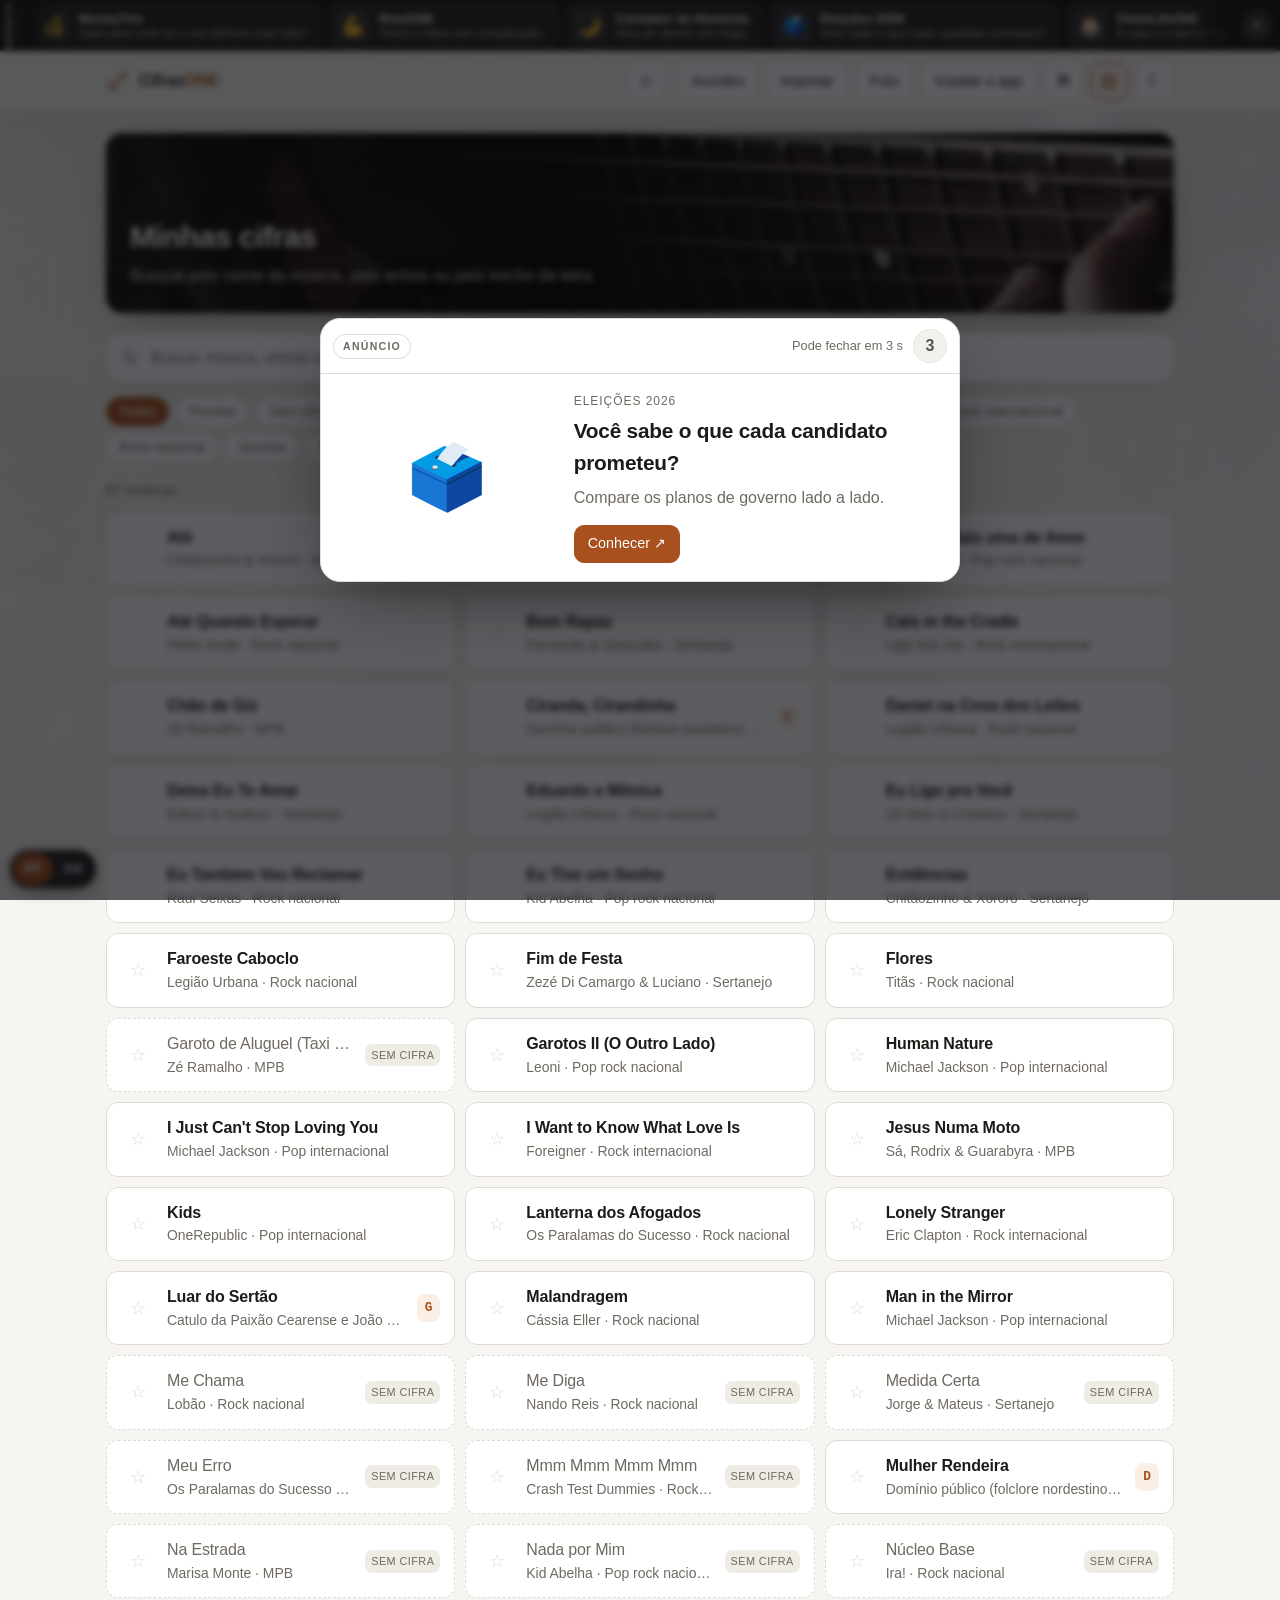
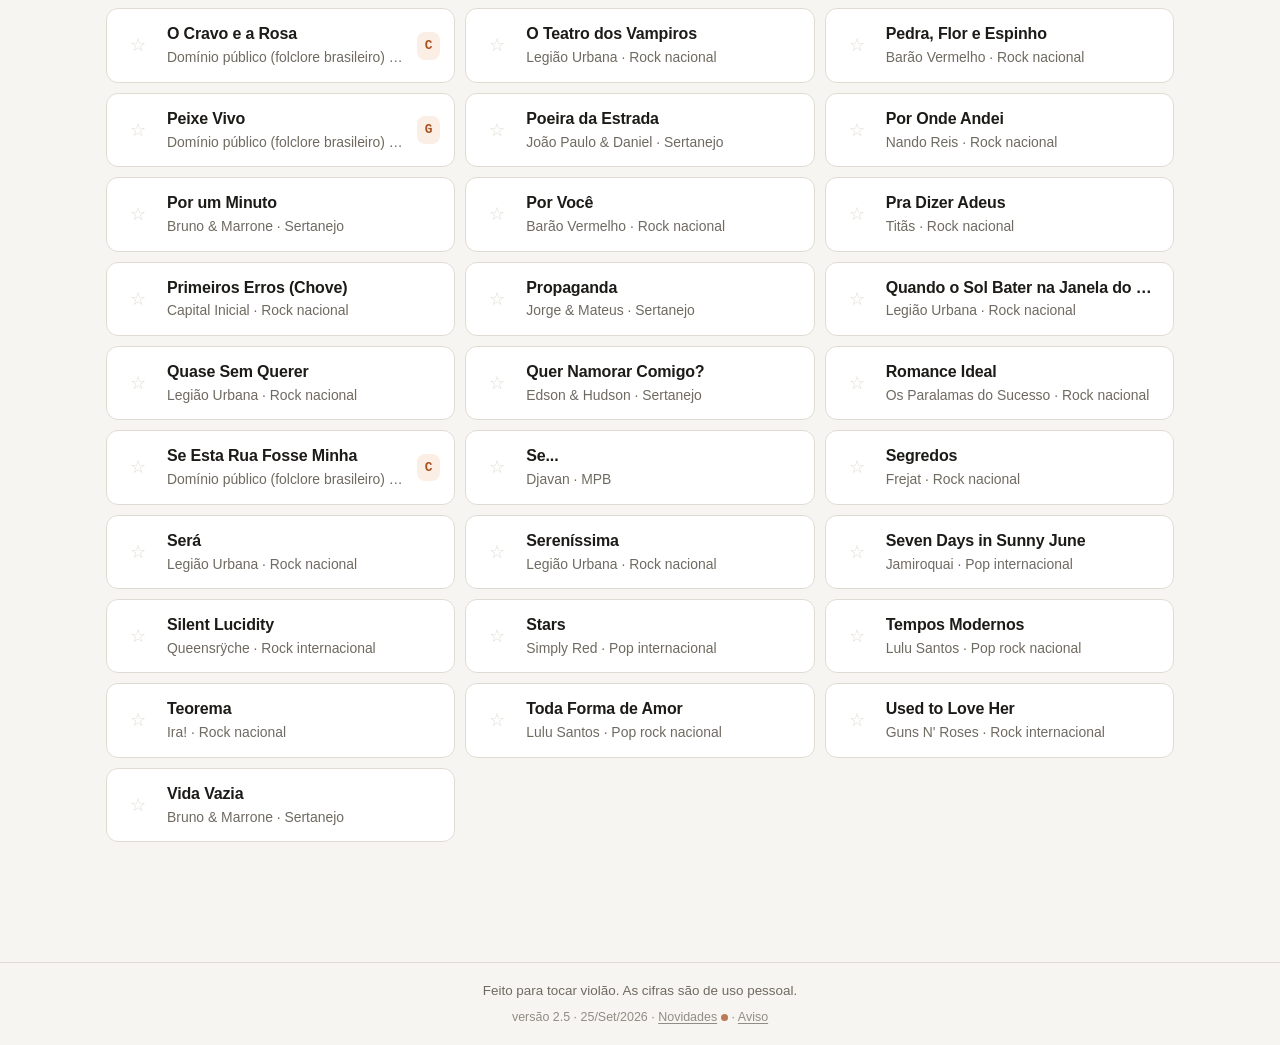
==== commit 3a71fa30: "Add files via upload" ====
--- a/index.html
+++ b/index.html
@@ -53,6 +53,7 @@
      igual nos três; o que muda é só o diretrizes-config.js. -->
 <script src="diretrizes.js"></script>
 <script src="diretrizes-config.js"></script>
+<script src="anuncios.js"></script>
 <script src="acordes.js"></script>
 <script src="comum.js"></script>
 <script src="aviso.js"></script>
--- a/estilo.css
+++ b/estilo.css
@@ -875,3 +875,83 @@
   content:""; display:inline-block; width:7px; height:7px; margin-left:4px;
   border-radius:50%; background:var(--destaque); vertical-align:middle;
 }
+
+/* ============================================================
+   Anúncios (anuncios.js): carrossel na faixa do topo e pop-up
+   ============================================================ */
+.dgo-banner.cf-faixa{ padding:0 8px 0 0 !important; align-items:stretch !important; }
+.dgo-banner.cf-faixa .dgo-x{ align-self:center; }
+.cf-carrossel{ flex:1; min-width:0; display:flex; align-items:stretch; min-height:50px; }
+.cf-tag{
+  writing-mode:vertical-rl; transform:rotate(180deg);
+  font-size:.5rem; font-weight:700; letter-spacing:.1em; text-transform:uppercase;
+  color:#b9a89c; padding:2px 4px; border-left:1px solid rgba(255,255,255,.12);
+  display:flex; align-items:center; justify-content:center; flex:none; user-select:none;
+}
+.cf-janela{
+  flex:1; min-width:0; overflow:hidden; display:flex; align-items:center;
+  -webkit-mask-image:linear-gradient(90deg,transparent,#000 4%,#000 96%,transparent);
+          mask-image:linear-gradient(90deg,transparent,#000 4%,#000 96%,transparent);
+}
+.cf-trilho{
+  display:inline-flex; align-items:center; gap:8px; padding:0 8px; white-space:nowrap;
+  animation:cf-anda 40s linear infinite; will-change:transform;
+}
+.cf-carrossel:hover .cf-trilho, .cf-carrossel.parado .cf-trilho{ animation-play-state:paused; }
+@keyframes cf-anda{ from{ transform:translateX(0); } to{ transform:translateX(-50%); } }
+@media (prefers-reduced-motion: reduce){
+  .cf-janela{ overflow-x:auto; }
+  .cf-trilho{ animation:none; }
+}
+.dgo-banner .cf-item{
+  flex:none !important; display:inline-flex !important; align-items:center; gap:9px;
+  line-height:1.15 !important; overflow:visible !important;
+  color:#f4ece6; text-decoration:none;
+  background:rgba(255,255,255,.06); border:1px solid rgba(255,255,255,.14);
+  border-radius:12px !important; padding:5px 12px 5px 6px;
+}
+.dgo-banner .cf-item:hover{ border-color:#e08a4f; }
+.cf-img{ width:34px; height:34px; border-radius:9px; object-fit:cover; flex:none; background:rgba(255,255,255,.08); }
+.dgo-banner img.cf-img{ max-height:34px; }
+.cf-emoji{ display:inline-flex; align-items:center; justify-content:center; font-size:1.15rem; }
+.cf-txt{ display:flex; flex-direction:column; font-family:var(--fonte); }
+.cf-txt b{ font-size:.8rem; }
+.cf-txt b em{ font-style:normal; font-size:.6rem; color:#e08a4f; margin-left:4px; text-transform:uppercase; }
+.cf-txt small{ font-size:.72rem; color:#c9bbb1; }
+@media (max-width:560px){ .cf-txt small{ display:none; } }
+
+/* pop-up: no computador deitado, no celular em pé */
+.cf-pop{
+  position:fixed; inset:0; z-index:2147483300;
+  background:rgba(8,10,14,.66); backdrop-filter:blur(3px);
+  display:flex; align-items:center; justify-content:center; padding:16px;
+}
+.cf-pop-caixa{
+  width:100%; max-width:640px; background:var(--fundo-card); color:var(--texto);
+  border:1px solid var(--borda); border-radius:20px; overflow:hidden;
+  box-shadow:0 24px 70px -20px rgba(0,0,0,.55);
+}
+.cf-pop-topo{ display:flex; align-items:center; gap:10px; padding:10px 12px; border-bottom:1px solid var(--borda); }
+.cf-pop-selo{
+  font-size:.66rem; font-weight:700; letter-spacing:.12em; text-transform:uppercase;
+  border:1px solid var(--borda); border-radius:999px; padding:3px 9px; color:var(--texto-fraco);
+}
+.cf-pop-aviso{ flex:1; text-align:right; font-size:.8rem; color:var(--texto-fraco); }
+.cf-pop-x{
+  width:34px; height:34px; border-radius:50%; border:1px solid var(--borda);
+  background:var(--fundo-suave); color:var(--texto); font:inherit; font-weight:700; cursor:pointer;
+}
+.cf-pop-x:disabled{ cursor:not-allowed; opacity:.75; }
+.cf-pop-corpo{ display:flex; gap:18px; padding:18px; align-items:center; }
+.cf-pop-arte{ flex:0 0 36%; display:flex; justify-content:center; }
+.cf-pop-img{ width:100%; max-width:170px; border-radius:16px; }
+.cf-pop-img.cf-emoji{ font-size:4rem; max-width:none; }
+.cf-pop-texto{ flex:1; min-width:0; }
+.cf-pop-nome{ font-size:.75rem; letter-spacing:.08em; text-transform:uppercase; color:var(--texto-fraco); }
+.cf-pop-texto h2{ margin:.2em 0 .3em; font-size:1.3rem; letter-spacing:-.01em; }
+.cf-pop-texto p{ margin:0 0 14px; color:var(--texto-fraco); }
+@media (max-width:560px){
+  .cf-pop-corpo{ flex-direction:column; text-align:center; }
+  .cf-pop-arte{ flex-basis:auto; }
+  .cf-pop-img{ max-width:110px; }
+}
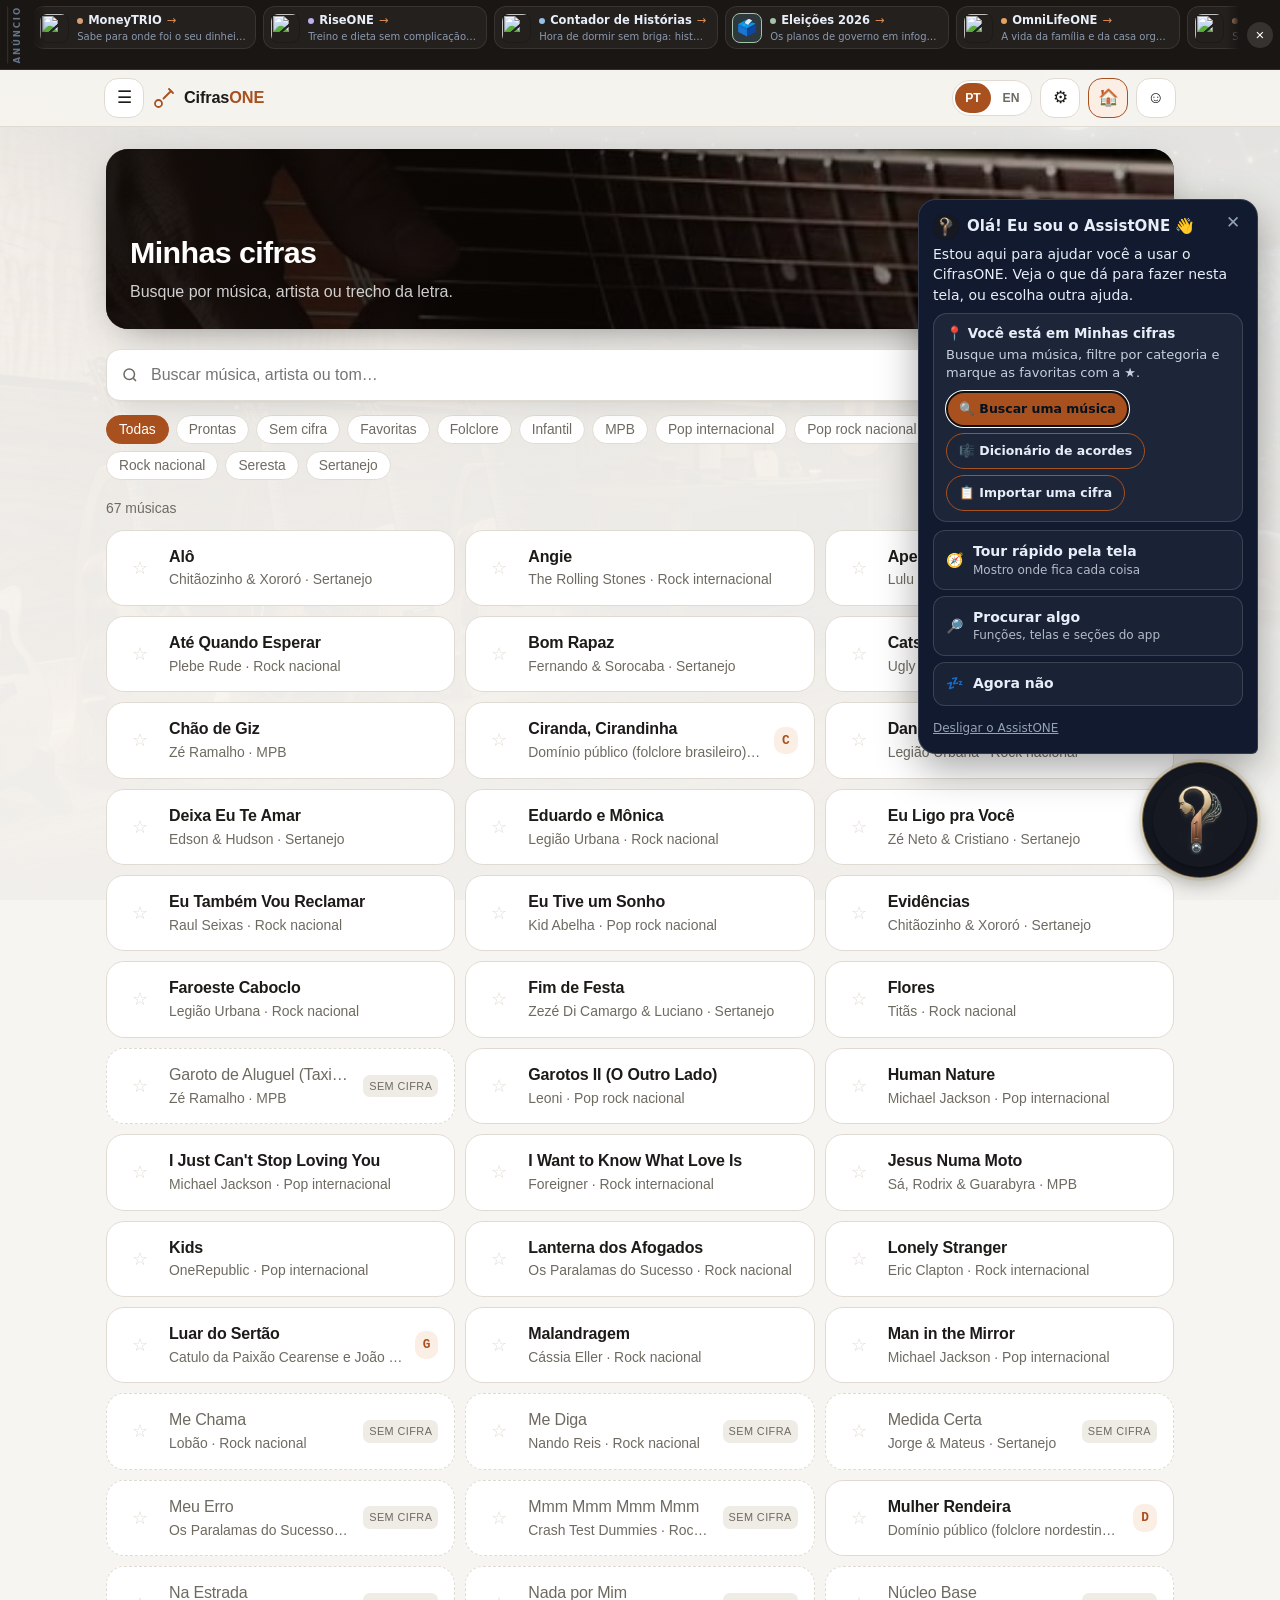
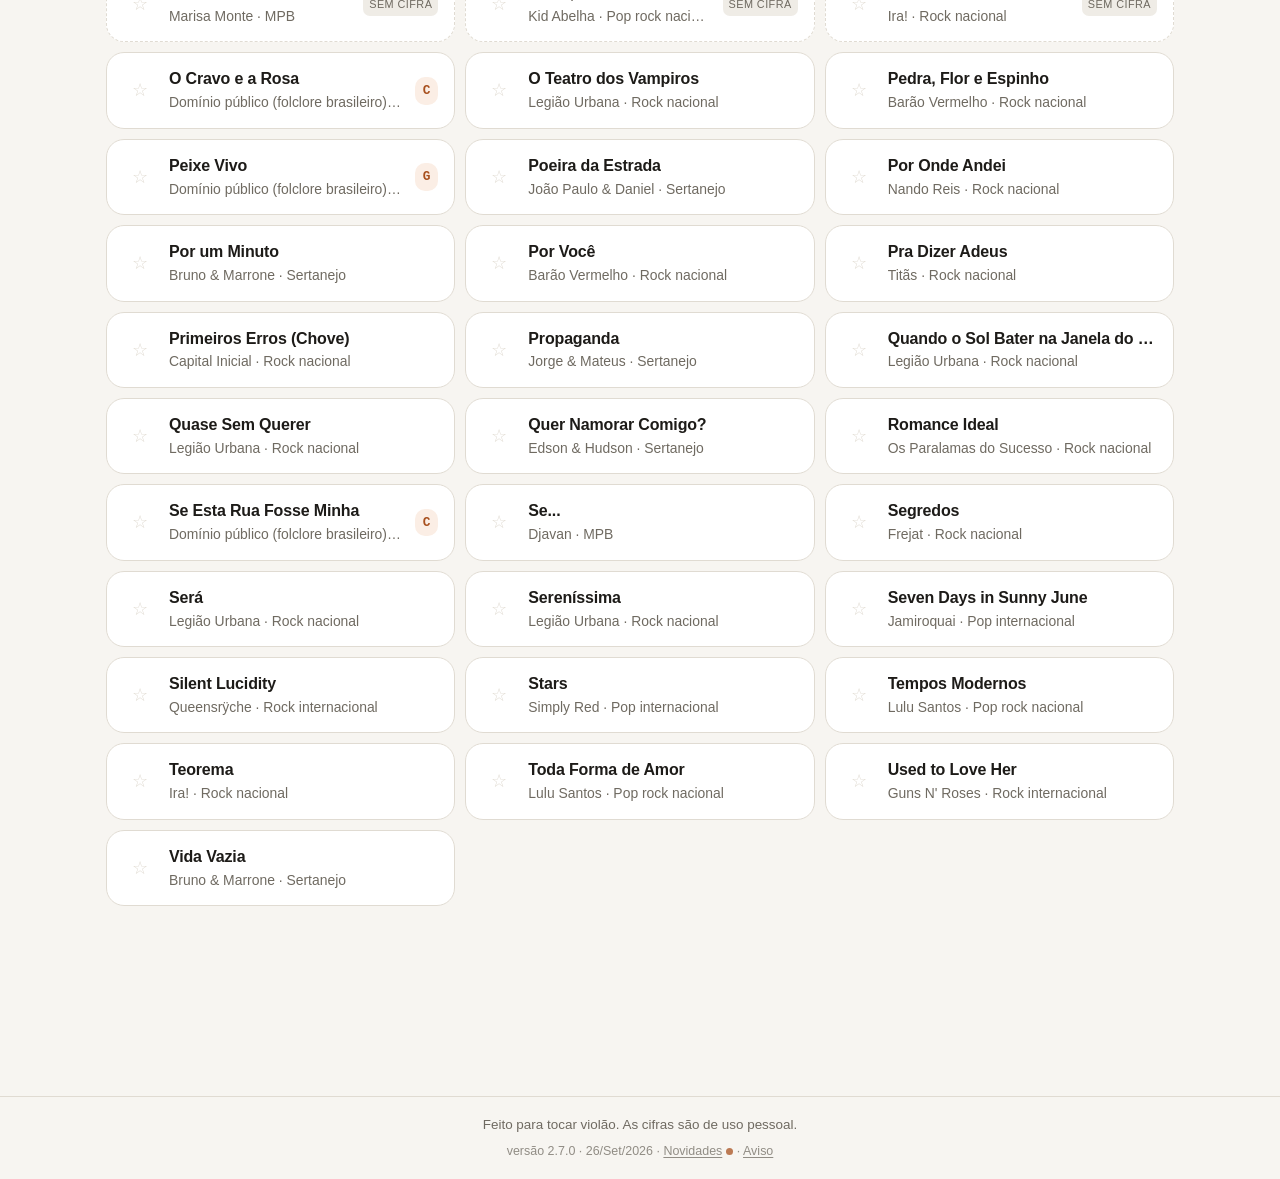
==== commit 6453f7a6: "CifrasONE 2.7.0: visual mobile-first, AssistONE e cofre de IA com troca automática Módulo comum dire" ====
--- a/index.html
+++ b/index.html
@@ -48,12 +48,11 @@
 </footer>
 
 <script src="idioma.js"></script>
-<!-- Diretrizes gerais: idioma, anúncio, conta, avisos, nuvem e instalação.
-     Estes dois arquivos são o padrão dos seus apps. O diretrizes.js é
-     igual nos três; o que muda é só o diretrizes-config.js. -->
+<!-- Diretrizes gerais (módulo comum SolverONE): idioma, anúncios, conta,
+     avisos, nuvem, IA, AssistONE e instalação. O diretrizes.js é igual em
+     todos os apps; o que muda é só o diretrizes-config.js. -->
 <script src="diretrizes.js"></script>
 <script src="diretrizes-config.js"></script>
-<script src="anuncios.js"></script>
 <script src="acordes.js"></script>
 <script src="comum.js"></script>
 <script src="aviso.js"></script>
--- a/estilo.css
+++ b/estilo.css
@@ -14,8 +14,10 @@
   --destaque:     #a8501e;
   --destaque-claro:#fbeee5;
   --acorde:       #a8501e;
-  --sombra:       0 1px 2px rgba(0,0,0,.05), 0 8px 24px -12px rgba(0,0,0,.18);
-  --raio:         12px;
+  --sombra:       0 1px 2px rgba(0,0,0,.04), 0 10px 30px -14px rgba(0,0,0,.16);
+  --raio:         18px;   /* cartões e painéis */
+  --raio-m:       14px;   /* botões e campos */
+  --raio-p:       10px;   /* detalhes pequenos */
   --fonte: -apple-system, BlinkMacSystemFont, "Segoe UI", Roboto, "Helvetica Neue", Arial, sans-serif;
   --fonte-cifra: ui-monospace, "SF Mono", "Cascadia Mono", Menlo, Consolas, "Liberation Mono", monospace;
   --veu: linear-gradient(180deg, rgba(247,245,241,.90) 0%, rgba(247,245,241,.955) 55%, rgba(247,245,241,.975) 100%);
@@ -32,7 +34,7 @@
   --destaque-claro:#2a2119;
   --acorde:       #f0a26a;
   --veu: linear-gradient(180deg, rgba(17,19,24,.66) 0%, rgba(17,19,24,.88) 55%, rgba(17,19,24,.94) 100%);
-  --sombra:       0 1px 2px rgba(0,0,0,.4), 0 8px 24px -12px rgba(0,0,0,.6);
+  --sombra:       0 1px 2px rgba(0,0,0,.35), 0 10px 30px -14px rgba(0,0,0,.55);
 }
 
 *{ box-sizing:border-box; }
@@ -58,25 +60,31 @@
   border-bottom:1px solid var(--borda);
 }
 .topo-interno{
-  max-width:1100px; margin:0 auto; padding:10px 16px;
-  display:flex; align-items:center; gap:12px;
-}
-.marca{ display:flex; align-items:center; gap:9px; font-weight:700; letter-spacing:-.01em; }
+  max-width:1100px; margin:0 auto; padding:8px 14px;
+  display:flex; align-items:center; gap:8px;
+}
+.marca{ display:flex; align-items:center; gap:8px; font-weight:700; letter-spacing:-.01em; min-width:0; }
 .marca svg{ width:24px; height:24px; flex:none; color:var(--destaque); }
-.marca span{ font-size:1.02rem; }
+.marca span{ font-size:1.02rem; white-space:nowrap; }
 .topo .espaco{ flex:1; }
+.so-pc{ display:none !important; }
+.so-celular{ display:none !important; }
+@media (min-width:761px){ .so-pc{ display:inline-flex !important; } }
+@media (max-width:760px){ .so-celular{ display:inline-flex !important; } }
 
 .botao{
   display:inline-flex; align-items:center; justify-content:center; gap:6px;
-  min-height:38px; padding:0 13px;
-  border:1px solid var(--borda); border-radius:10px;
+  min-height:40px; padding:0 14px;
+  border:1px solid var(--borda); border-radius:var(--raio-m);
   background:var(--fundo-card); color:var(--texto);
-  font:inherit; font-size:.9rem; cursor:pointer;
+  font:inherit; font-size:.9rem; font-weight:500; cursor:pointer;
+  -webkit-tap-highlight-color:transparent;
   transition:background .15s, border-color .15s, transform .06s;
 }
 .botao:hover{ background:var(--fundo-suave); }
 .botao:active{ transform:translateY(1px); }
-.botao.icone{ width:38px; padding:0; font-size:1.05rem; }
+.botao:focus-visible{ outline:2px solid var(--destaque); outline-offset:2px; }
+.botao.icone{ width:40px; padding:0; font-size:1.05rem; }
 .botao.forte{ background:var(--destaque); border-color:var(--destaque); color:#fff; }
 .botao.ativo{ background:var(--destaque-claro); border-color:var(--destaque); color:var(--destaque); }
 
@@ -88,8 +96,8 @@
 
 .caixa-busca{ position:relative; margin-bottom:14px; }
 .caixa-busca input{
-  width:100%; min-height:50px; padding:0 44px 0 44px;
-  border:1px solid var(--borda); border-radius:14px;
+  width:100%; min-height:52px; padding:0 44px 0 44px;
+  border:1px solid var(--borda); border-radius:var(--raio-m);
   background:var(--fundo-card); color:var(--texto);
   font:inherit; font-size:1rem; box-shadow:var(--sombra);
 }
@@ -117,7 +125,7 @@
 .cartao{
   display:flex; align-items:center; gap:12px;
   background:var(--fundo-card); border:1px solid var(--borda);
-  border-radius:var(--raio); padding:13px 14px; min-width:0;
+  border-radius:var(--raio); padding:14px 16px; min-width:0;
   transition:border-color .15s, transform .08s, box-shadow .15s;
 }
 .cartao:hover{ border-color:var(--destaque); box-shadow:var(--sombra); transform:translateY(-1px); }
@@ -127,7 +135,7 @@
 .cartao .tom{
   flex:none; font-family:var(--fonte-cifra); font-size:.8rem; font-weight:700;
   color:var(--destaque); background:var(--destaque-claro);
-  border-radius:8px; padding:4px 8px;
+  border-radius:var(--raio-p); padding:4px 8px;
 }
 .estrela{
   flex:none; border:0; background:none; cursor:pointer; font-size:1.15rem;
@@ -208,7 +216,7 @@
   position:fixed; left:8px; right:8px; top:auto !important;
   bottom:calc(8px + env(safe-area-inset-bottom, 0px));
   height:auto; max-height:40vh; overflow:auto; align-content:center;
-  border-radius:16px; box-shadow:var(--sombra);
+  border-radius:20px; box-shadow:var(--sombra);
   background:color-mix(in srgb, var(--fundo-card) 96%, transparent);
   justify-content:center; padding:9px 10px;
   transition:transform .24s ease, opacity .24s ease;
@@ -266,16 +274,18 @@
 .gaveta{
   position:fixed; inset:auto 0 0 0; z-index:60;
   background:var(--fundo-card); border-top:1px solid var(--borda);
-  box-shadow:var(--sombra); padding:16px;
-  transform:translateY(110%); transition:transform .22s ease;
-}
+  border-radius:22px 22px 0 0;
+  box-shadow:0 -12px 40px -18px rgba(0,0,0,.4); padding:16px 16px calc(16px + env(safe-area-inset-bottom, 0px));
+  transform:translateY(110%); transition:transform .22s cubic-bezier(.2,.8,.2,1);
+}
+@media (prefers-reduced-motion: reduce){ .gaveta{ transition:none; } }
 .gaveta[aberta]{ transform:none; }
 .gaveta-interna{ max-width:520px; margin:0 auto; }
 .gaveta h2{ font-size:1rem; margin:0 0 4px; }
 .gaveta p{ margin:0 0 12px; color:var(--texto-fraco); font-size:.85rem; }
 .cordas{ display:grid; grid-template-columns:repeat(6,1fr); gap:8px; }
 .corda{
-  border:1px solid var(--borda); border-radius:10px; background:var(--fundo);
+  border:1px solid var(--borda); border-radius:var(--raio-m); background:var(--fundo);
   padding:11px 4px; text-align:center; cursor:pointer; font:inherit; color:var(--texto);
 }
 .corda:hover{ background:var(--fundo-suave); }
@@ -287,12 +297,20 @@
 .rodape{ border-top:1px solid var(--borda); margin-top:40px; padding:18px 0; color:var(--texto-fraco); font-size:.84rem; text-align:center; }
 
 @media (max-width:640px){
-  .topo-interno{ padding:8px 12px; gap:8px; }
+  .topo-interno{ padding:7px 10px; gap:5px; }
+  .marca{ gap:6px; }
   .marca span{ font-size:.95rem; }
-  .conteudo{ padding:16px 12px 90px; }
+  /* na página da cifra o cabeçalho tem mais ícones: só o violão, sem o nome */
+  .marca.marca-curta span{ display:none; }
+  .botao.icone{ width:36px; min-height:36px; }
+  .conteudo{ padding:14px 12px 90px; }
   .lista{ grid-template-columns:minmax(0,1fr); }
-  .painel{ top:53px; gap:7px 10px; }
+  .painel{ top:51px; gap:7px 10px; }
   .cabecalho-musica h1{ font-size:1.3rem; }
+  /* menos texto no celular: os subtítulos saem, os campos falam por si */
+  .chamada p:not(:has(a)){ display:none; }
+  .chamada h1{ font-size:1.45rem; margin-bottom:.4em; }
+  body[data-pagina="cifra"] .rodape > span:first-child{ display:none; }  /* atalhos de teclado não valem no toque */
 }
 
 @media print{
@@ -315,6 +333,7 @@
   background:var(--fundo-card); border:1px solid var(--borda);
   border-radius:var(--raio); padding:18px; margin-bottom:26px; box-shadow:var(--sombra);
 }
+@media (max-width:640px){ .cartao-acorde{ padding:14px; } }
 .cabeca-acorde{ display:flex; align-items:center; gap:14px; flex-wrap:wrap; }
 .cabeca-acorde h2{ margin:0; font-size:2rem; font-family:var(--fonte-cifra); color:var(--destaque); letter-spacing:-.02em; }
 .porextenso{ margin:2px 0 0; color:var(--texto-fraco); }
@@ -373,7 +392,7 @@
 .capa{
   position:relative; display:flex; align-items:flex-end;
   min-height:180px; margin:0 0 20px;
-  border-radius:16px; overflow:hidden;
+  border-radius:22px; overflow:hidden;
   background:linear-gradient(135deg, #472c1a, #190f08);
   box-shadow:var(--sombra);
 }
@@ -390,18 +409,19 @@
 .capa-texto p{ margin:0; color:rgba(255,255,255,.8); }
 
 @media (max-width:640px){
-  .capa{ min-height:148px; border-radius:14px; }
-  .capa-texto{ padding:18px; }
-  .capa-texto h1{ font-size:1.45rem; }
-  .capa-texto p{ font-size:.9rem; }
+  .capa{ min-height:132px; border-radius:20px; margin-bottom:14px; }
+  .capa-texto{ padding:16px; }
+  .capa-texto h1{ font-size:1.4rem; }
+  .capa-texto p{ display:none; }   /* menos texto no celular: a busca já diz o que fazer */
   .capa::after{ background:linear-gradient(180deg, rgba(12,8,5,.35) 0%, rgba(12,8,5,.9) 70%); }
 }
 
 /* ---------- página de importar cifra ---------- */
 .passo{
   background:var(--fundo-card); border:1px solid var(--borda);
-  border-radius:var(--raio); padding:18px; margin-bottom:16px;
-}
+  border-radius:var(--raio); padding:18px; margin-bottom:14px;
+}
+@media (max-width:640px){ .passo{ padding:14px; } }
 .passo h2{ font-size:1.08rem; margin:0 0 12px; display:flex; align-items:center; gap:9px; }
 .passo h3{ font-size:.95rem; margin:20px 0 6px; }
 .passo h3:first-of-type{ margin-top:4px; }
@@ -416,8 +436,8 @@
 .campo.curto{ max-width:110px; }
 .campo > span{ font-size:.76rem; color:var(--texto-fraco); text-transform:uppercase; letter-spacing:.04em; }
 .campo input, .selecao.larga{
-  font:inherit; min-height:40px; padding:0 10px; width:100%;
-  border:1px solid var(--borda); border-radius:9px;
+  font:inherit; min-height:42px; padding:0 12px; width:100%;
+  border:1px solid var(--borda); border-radius:var(--raio-p);
   background:var(--fundo); color:var(--texto);
 }
 .campo input:focus, .selecao.larga:focus, .area:focus{ outline:2px solid var(--destaque); outline-offset:1px; }
@@ -425,7 +445,7 @@
 
 .area{
   width:100%; min-height:260px; padding:12px;
-  border:1px solid var(--borda); border-radius:10px;
+  border:1px solid var(--borda); border-radius:var(--raio-m);
   background:var(--fundo); color:var(--texto);
   font-family:var(--fonte-cifra); font-size:13px; line-height:1.5;
   white-space:pre; overflow-wrap:normal; overflow-x:auto; resize:vertical;
@@ -597,7 +617,7 @@
 /* ---------- janela do aviso ---------- */
 .janela{
   width:min(720px, 94vw); max-height:88vh; padding:0;
-  border:1px solid var(--borda); border-radius:16px;
+  border:1px solid var(--borda); border-radius:22px;
   background:var(--fundo-card); color:var(--texto);
   box-shadow:0 24px 70px -20px rgba(0,0,0,.55);
   overflow:hidden;
@@ -646,8 +666,9 @@
   background:var(--fundo-suave); padding:11px 13px; font-size:.9rem;
 }
 @media (max-width:640px){
-  .janela{ width:100vw; max-width:100vw; max-height:100vh; height:100vh; border-radius:0; border:0; }
-  .janela-texto{ max-height:calc(100vh - 70px); padding:22px 18px 10px; }
+  /* no celular a janela sobe de baixo, como uma folha, e deixa o topo respirar */
+  .janela{ width:100vw; max-width:100vw; max-height:92vh; height:auto; margin:auto 0 0; border-radius:22px 22px 0 0; border:0; }
+  .janela-texto{ max-height:calc(92vh - 70px); padding:22px 18px 10px; }
   .form-remocao .dupla{ grid-template-columns:1fr; }
 }
 
@@ -753,28 +774,96 @@
    página da foto (OCR)
    ============================================================ */
 
-/* ---------- menu do topo ---------- */
+/* ---------- menu ☰: gaveta lateral, igual nos apps SolverONE ----------
+   Abre da esquerda com o fundo escurecendo (0,2 s), fecha no ✕, no Esc,
+   tocando fora, ao escolher um destino ou no Voltar do celular. */
 .topo-interno{ position:relative; }
-.menu-topo{ display:flex; align-items:center; gap:8px; }
-.abre-menu{ display:none; }
+.abre-menu{ display:inline-flex; }
 .botao.conta{ font-size:1rem; }
-
+.menu-icones{ display:flex; gap:8px; }
+
+.gaveta-menu{ position:fixed; inset:0; z-index:80; visibility:hidden; pointer-events:none; }
+.gaveta-menu.aberta{ visibility:visible; pointer-events:auto; }
+.gaveta-fundo{
+  position:absolute; inset:0; background:rgba(8,10,14,.5); backdrop-filter:blur(2px);
+  opacity:0; transition:opacity .2s ease;
+}
+.gaveta-menu.aberta .gaveta-fundo{ opacity:1; }
+.gaveta-painel{
+  position:absolute; top:0; bottom:0; left:0; width:min(320px, 86vw);
+  background:var(--fundo-card); color:var(--texto);
+  border-right:1px solid var(--borda); border-radius:0 22px 22px 0;
+  box-shadow:0 20px 60px -20px rgba(0,0,0,.5);
+  /* começa abaixo da faixa de anúncio (o módulo informa a altura dela em --dgo-topo) */
+  padding:calc(var(--dgo-topo, 0px) + 10px) 12px calc(20px + env(safe-area-inset-bottom, 0px));
+  overflow-y:auto; scrollbar-width:thin;               /* rola com a barra visível */
+  transform:translateX(-102%); transition:transform .22s cubic-bezier(.2,.8,.2,1);
+  outline:none;
+}
+.gaveta-menu.aberta .gaveta-painel{ transform:none; }
+@media (prefers-reduced-motion: reduce){ .gaveta-painel, .gaveta-fundo{ transition:none; } }
+.gaveta-topo{ display:flex; align-items:center; gap:8px; padding:4px 4px 10px; border-bottom:1px solid var(--borda); margin-bottom:6px; }
+.gaveta-topo .marca{ flex:1; font-size:1.05rem; }
+.gaveta-topo .idioma-topo{ margin-right:2px; }
+.gaveta-grupo{ padding:8px 0 4px; }
+.gaveta-grupo h3{
+  margin:6px 6px 4px; font-size:.7rem; font-weight:700; letter-spacing:.08em;
+  text-transform:uppercase; color:var(--texto-fraco);
+}
+.gaveta-item{
+  display:flex; align-items:center; gap:12px; width:100%; min-height:46px;
+  padding:0 10px; border:0; border-radius:var(--raio-m); background:none;
+  color:var(--texto); font:inherit; font-size:.97rem; text-align:left; cursor:pointer;
+  -webkit-tap-highlight-color:transparent;
+}
+.gaveta-item:hover{ background:var(--fundo-suave); }
+.gaveta-item:focus-visible{ outline:2px solid var(--destaque); outline-offset:-2px; }
+.gaveta-item.atual{ background:var(--destaque-claro); color:var(--destaque); font-weight:600; }
+.gaveta-item .ico{ width:26px; text-align:center; font-size:1.1rem; flex:none; }
+.gaveta-item .marca-check{ margin-left:auto; color:var(--destaque); opacity:0; }
+.gaveta-item[aria-pressed="true"] .marca-check{ opacity:1; }
+
+/* ---------- PT | EN ---------- */
+.idioma-topo{
+  display:inline-flex; align-items:center; gap:2px; padding:2px;
+  border:1px solid var(--borda); border-radius:999px; background:var(--fundo-card);
+}
+.idioma-topo button{
+  border:0; background:none; color:var(--texto-fraco); font:inherit; font-size:.76rem; font-weight:700;
+  min-width:36px; min-height:30px; padding:0 8px; border-radius:999px; cursor:pointer;
+}
+.idioma-topo button.ativo{ background:var(--destaque); color:#fff; }
+
+/* ---------- barra de baixo (celular): os atalhos principais ----------
+   Não aparece na cifra, onde o rodapé é da barra de tocar. */
+.barra-baixo{ display:none; }
 @media (max-width:760px){
-  .abre-menu{ display:inline-flex; }
-  .menu-topo{
-    display:none; position:absolute; left:12px; top:calc(100% + 8px);
-    flex-direction:column; align-items:stretch; gap:6px; min-width:210px;
-    background:var(--fundo-card); border:1px solid var(--borda);
-    border-radius:14px; box-shadow:var(--sombra); padding:9px; z-index:70;
+  .barra-baixo{
+    position:fixed; left:0; right:0; bottom:0; z-index:48;
+    display:grid; grid-template-columns:repeat(4, 1fr);
+    background:color-mix(in srgb, var(--fundo-card) 94%, transparent);
+    backdrop-filter:saturate(180%) blur(14px);
+    border-top:1px solid var(--borda);
+    padding:4px 6px calc(4px + env(safe-area-inset-bottom, 0px));
   }
-  .menu-topo.aberto{ display:flex; }
-  .menu-topo .botao{ justify-content:flex-start; width:100%; min-height:40px; }
-  .menu-topo .botao.icone{ width:100%; padding:0 10px; }
-  /* Configurações, fundo e tema: três ícones lado a lado, não uma lista */
-  .menu-topo .menu-icones{ display:flex; gap:6px; }
-  .menu-topo .menu-icones .botao.icone{ flex:1; justify-content:center; font-size:1.15rem; }
-}
-.menu-icones{ display:flex; gap:8px; }
+  .barra-baixo a{
+    display:flex; flex-direction:column; align-items:center; justify-content:center; gap:2px;
+    min-height:52px; border-radius:var(--raio-m); color:var(--texto-fraco);
+    font-size:.68rem; font-weight:600; -webkit-tap-highlight-color:transparent;
+  }
+  .barra-baixo a .ico{ font-size:1.25rem; line-height:1; }
+  .barra-baixo a.atual{ color:var(--destaque); background:var(--destaque-claro); }
+  body.tem-barra-baixo .conteudo{ padding-bottom:calc(96px + env(safe-area-inset-bottom, 0px)); }
+  body.tem-barra-baixo .rodape{ margin-bottom:8px; }
+  /* o AssistONE (do módulo) fica acima da barra de baixo */
+  body.tem-barra-baixo{ --dgo-aone-sobe:66px; }
+  /* a gaveta do afinador e o botão de Play ficam acima dela também */
+  body.tem-barra-baixo .gaveta{ bottom:calc(66px + env(safe-area-inset-bottom, 0px)); }
+}
+/* com o AssistONE na tela, o último item da página não fica atrás dele */
+body.dgo-aone-on .conteudo{ padding-bottom:max(110px, 12vh); }
+body.tem-barra-baixo.dgo-aone-on .conteudo{ padding-bottom:calc(150px + env(safe-area-inset-bottom, 0px)); }
+body.modo-palco #dgo-aone{ display:none !important; }
 
 /* ---------- página da conta ---------- */
 .perfis{ display:grid; grid-template-columns:repeat(auto-fit, minmax(190px,1fr)); gap:10px; margin-bottom:14px; }
@@ -819,36 +908,23 @@
 
 /* ============================================================
    Encaixe com o módulo das diretrizes (diretrizes.js)
-   O módulo desenha o banner, o botão PT/EN e as telas de conta,
-   avisos e configurações. Aqui só dizemos onde eles não devem
-   aparecer neste site.
+   O módulo desenha a faixa de anúncio (carrossel e pop-up), o AssistONE
+   e as telas de conta, avisos, IA e configurações. Aqui só dizemos como
+   eles se vestem neste site e onde não devem aparecer.
    ============================================================ */
 
-/* a barra do banner vem azul-escura de fábrica (o módulo é o mesmo
-   nos três apps); aqui ela veste o marrom do site */
-.dgo-banner{ background:#1a1614 !important; border-bottom-color:var(--borda) !important; }
-.dgo-idioma{ background:rgba(26,22,20,.94) !important; }
-.dgo-idioma button.dgo-on{ background:var(--destaque) !important; color:#fff !important; }
-
-/* no modo celular a tela é da cifra: nada de banner nem de botão
-   de idioma flutuando por cima da música */
-body.modo-palco .dgo-banner,
-body.modo-palco .dgo-idioma{ display:none !important; }
-
-/* o botão PT/EN do módulo fica embaixo à esquerda; o botão redondo
-   de Play/Pause fica embaixo à direita. Um não encosta no outro. */
-.dgo-idioma{ z-index:54; }
-
-/* com o banner do módulo no ar, a barra do topo desce sozinha
-   (ele usa a lista seletoresTopoFixo do diretrizes-config.js) */
-@media print{ .dgo-banner, .dgo-idioma{ display:none !important; } }
-
-/* no celular, o botão PT/EN sai da frente da letra junto com a barra
-   do topo (ao rolar para baixo) e volta junto com ela (ao rolar para cima) */
-@media (max-width:640px){
-  .dgo-idioma{ transition:opacity .2s ease; }
-  body.topo-oculto .dgo-idioma{ opacity:0; pointer-events:none; }
-}
+/* a faixa vem azul-escura de fábrica (o módulo é o mesmo em todos os
+   apps); aqui ela veste o marrom do site */
+.dgo-faixa{ background:#1a1614 !important; border-bottom-color:rgba(255,255,255,.1) !important; }
+.dgo-faixa .dgo-card{ border-radius:12px !important; }
+.dgo-faixa .dgo-seta{ color:#e08a4f !important; }
+
+/* no modo celular a tela é da cifra: nada de faixa por cima da música */
+body.modo-palco .dgo-faixa{ display:none !important; }
+@media print{ .dgo-faixa, #dgo-aone, .barra-baixo, .gaveta-menu{ display:none !important; } }
+
+/* as janelas do módulo (conta, configurações, IA) com os cantos do site */
+.dgo-modal .dgo-caixa{ border-radius:22px !important; }
 
 /* a linha que está sendo lida em voz alta */
 .cifra .l-lendo{
@@ -875,83 +951,3 @@
   content:""; display:inline-block; width:7px; height:7px; margin-left:4px;
   border-radius:50%; background:var(--destaque); vertical-align:middle;
 }
-
-/* ============================================================
-   Anúncios (anuncios.js): carrossel na faixa do topo e pop-up
-   ============================================================ */
-.dgo-banner.cf-faixa{ padding:0 8px 0 0 !important; align-items:stretch !important; }
-.dgo-banner.cf-faixa .dgo-x{ align-self:center; }
-.cf-carrossel{ flex:1; min-width:0; display:flex; align-items:stretch; min-height:50px; }
-.cf-tag{
-  writing-mode:vertical-rl; transform:rotate(180deg);
-  font-size:.5rem; font-weight:700; letter-spacing:.1em; text-transform:uppercase;
-  color:#b9a89c; padding:2px 4px; border-left:1px solid rgba(255,255,255,.12);
-  display:flex; align-items:center; justify-content:center; flex:none; user-select:none;
-}
-.cf-janela{
-  flex:1; min-width:0; overflow:hidden; display:flex; align-items:center;
-  -webkit-mask-image:linear-gradient(90deg,transparent,#000 4%,#000 96%,transparent);
-          mask-image:linear-gradient(90deg,transparent,#000 4%,#000 96%,transparent);
-}
-.cf-trilho{
-  display:inline-flex; align-items:center; gap:8px; padding:0 8px; white-space:nowrap;
-  animation:cf-anda 40s linear infinite; will-change:transform;
-}
-.cf-carrossel:hover .cf-trilho, .cf-carrossel.parado .cf-trilho{ animation-play-state:paused; }
-@keyframes cf-anda{ from{ transform:translateX(0); } to{ transform:translateX(-50%); } }
-@media (prefers-reduced-motion: reduce){
-  .cf-janela{ overflow-x:auto; }
-  .cf-trilho{ animation:none; }
-}
-.dgo-banner .cf-item{
-  flex:none !important; display:inline-flex !important; align-items:center; gap:9px;
-  line-height:1.15 !important; overflow:visible !important;
-  color:#f4ece6; text-decoration:none;
-  background:rgba(255,255,255,.06); border:1px solid rgba(255,255,255,.14);
-  border-radius:12px !important; padding:5px 12px 5px 6px;
-}
-.dgo-banner .cf-item:hover{ border-color:#e08a4f; }
-.cf-img{ width:34px; height:34px; border-radius:9px; object-fit:cover; flex:none; background:rgba(255,255,255,.08); }
-.dgo-banner img.cf-img{ max-height:34px; }
-.cf-emoji{ display:inline-flex; align-items:center; justify-content:center; font-size:1.15rem; }
-.cf-txt{ display:flex; flex-direction:column; font-family:var(--fonte); }
-.cf-txt b{ font-size:.8rem; }
-.cf-txt b em{ font-style:normal; font-size:.6rem; color:#e08a4f; margin-left:4px; text-transform:uppercase; }
-.cf-txt small{ font-size:.72rem; color:#c9bbb1; }
-@media (max-width:560px){ .cf-txt small{ display:none; } }
-
-/* pop-up: no computador deitado, no celular em pé */
-.cf-pop{
-  position:fixed; inset:0; z-index:2147483300;
-  background:rgba(8,10,14,.66); backdrop-filter:blur(3px);
-  display:flex; align-items:center; justify-content:center; padding:16px;
-}
-.cf-pop-caixa{
-  width:100%; max-width:640px; background:var(--fundo-card); color:var(--texto);
-  border:1px solid var(--borda); border-radius:20px; overflow:hidden;
-  box-shadow:0 24px 70px -20px rgba(0,0,0,.55);
-}
-.cf-pop-topo{ display:flex; align-items:center; gap:10px; padding:10px 12px; border-bottom:1px solid var(--borda); }
-.cf-pop-selo{
-  font-size:.66rem; font-weight:700; letter-spacing:.12em; text-transform:uppercase;
-  border:1px solid var(--borda); border-radius:999px; padding:3px 9px; color:var(--texto-fraco);
-}
-.cf-pop-aviso{ flex:1; text-align:right; font-size:.8rem; color:var(--texto-fraco); }
-.cf-pop-x{
-  width:34px; height:34px; border-radius:50%; border:1px solid var(--borda);
-  background:var(--fundo-suave); color:var(--texto); font:inherit; font-weight:700; cursor:pointer;
-}
-.cf-pop-x:disabled{ cursor:not-allowed; opacity:.75; }
-.cf-pop-corpo{ display:flex; gap:18px; padding:18px; align-items:center; }
-.cf-pop-arte{ flex:0 0 36%; display:flex; justify-content:center; }
-.cf-pop-img{ width:100%; max-width:170px; border-radius:16px; }
-.cf-pop-img.cf-emoji{ font-size:4rem; max-width:none; }
-.cf-pop-texto{ flex:1; min-width:0; }
-.cf-pop-nome{ font-size:.75rem; letter-spacing:.08em; text-transform:uppercase; color:var(--texto-fraco); }
-.cf-pop-texto h2{ margin:.2em 0 .3em; font-size:1.3rem; letter-spacing:-.01em; }
-.cf-pop-texto p{ margin:0 0 14px; color:var(--texto-fraco); }
-@media (max-width:560px){
-  .cf-pop-corpo{ flex-direction:column; text-align:center; }
-  .cf-pop-arte{ flex-basis:auto; }
-  .cf-pop-img{ max-width:110px; }
-}
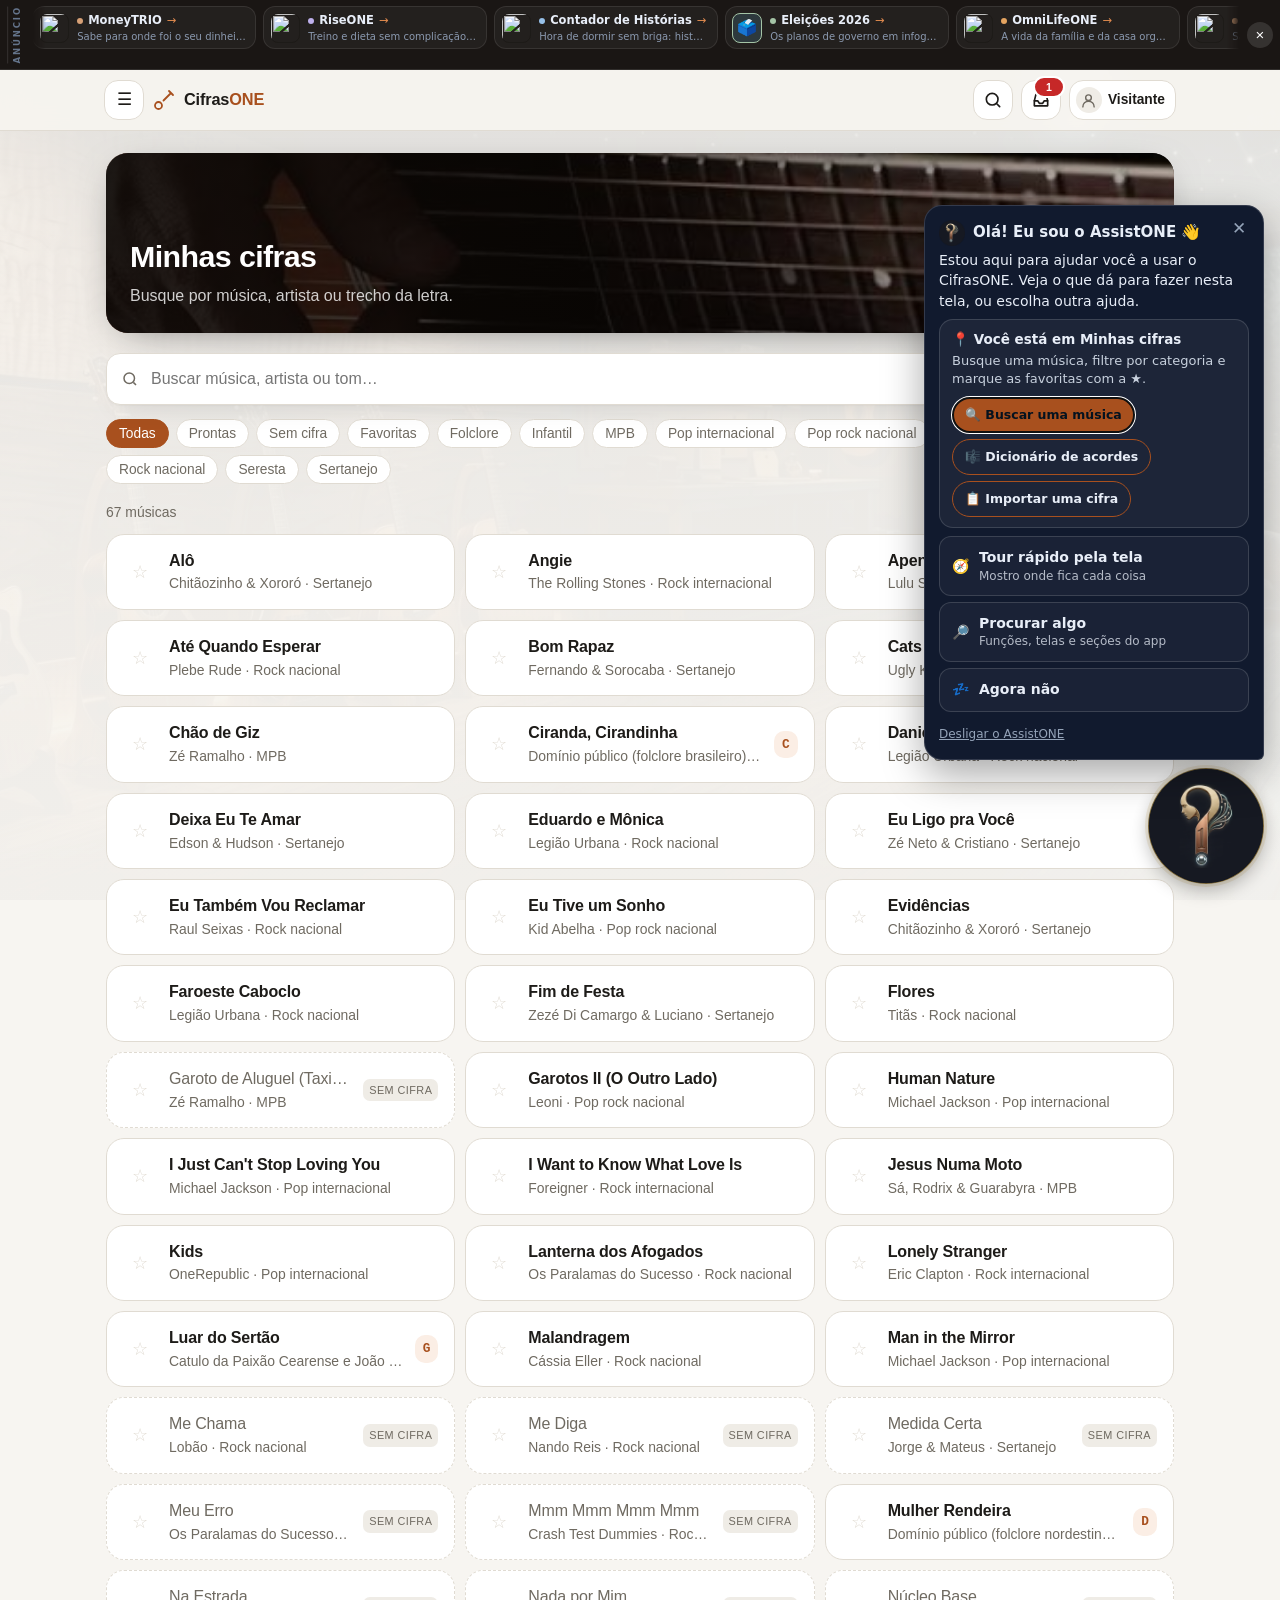
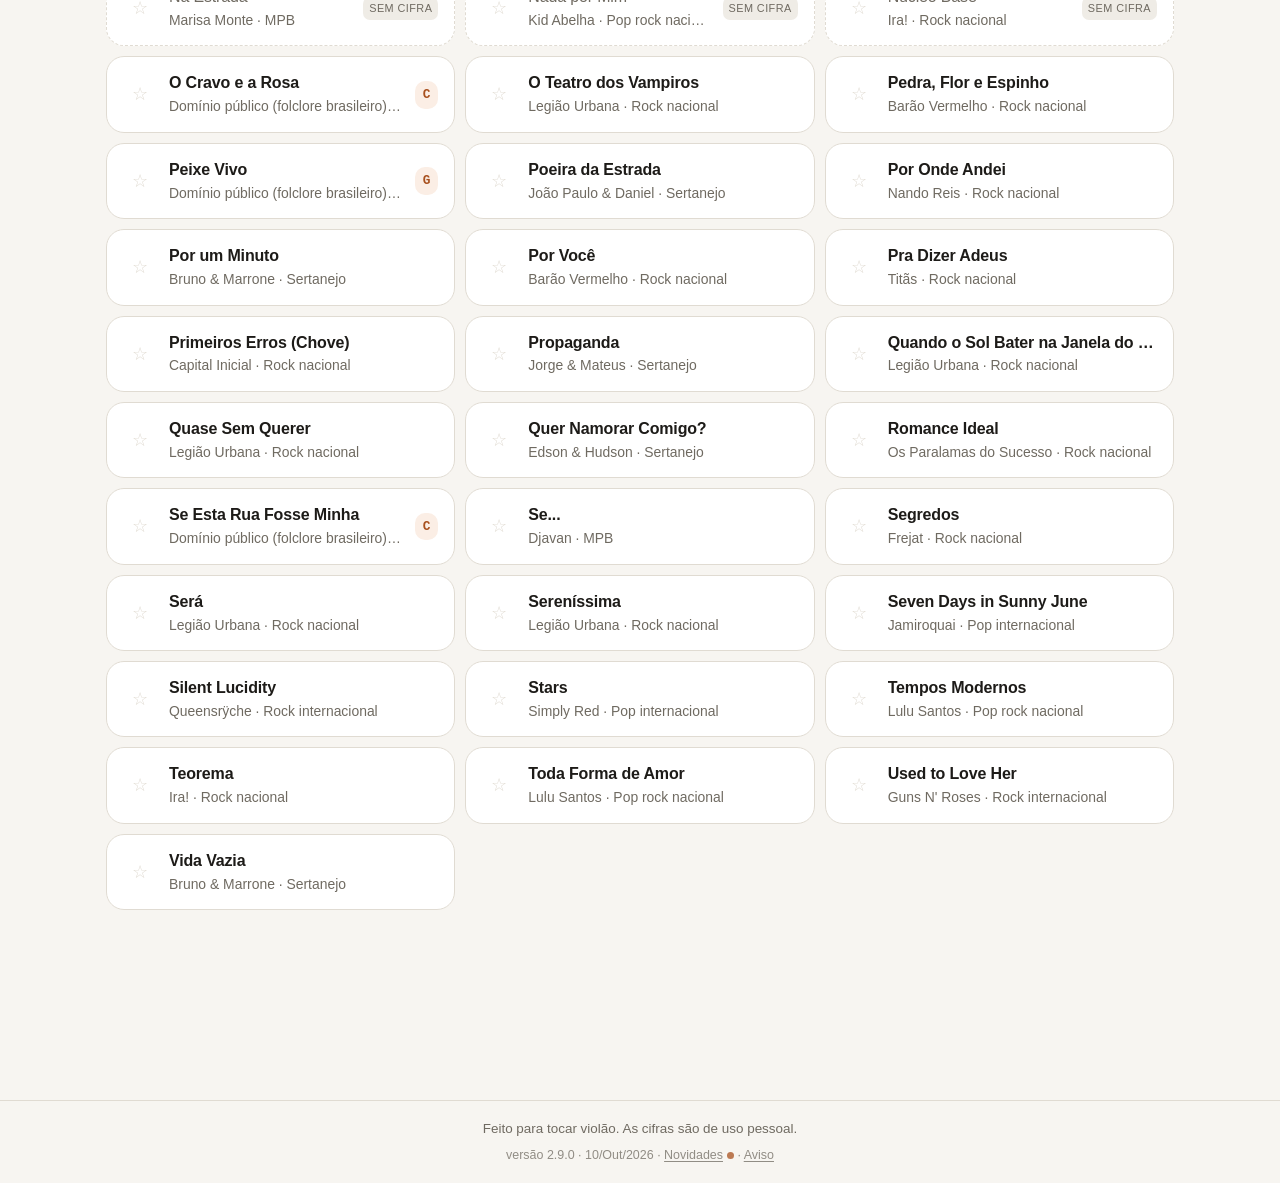
==== commit f6c964d9: "CifrasONE 2.9.0: obedece aos interruptores do RootifyONE (Controle dos apps) recursos.js (cópia avul" ====
--- a/index.html
+++ b/index.html
@@ -51,6 +51,8 @@
 <!-- Diretrizes gerais (módulo comum SolverONE): idioma, anúncios, conta,
      avisos, nuvem, IA, AssistONE e instalação. O diretrizes.js é igual em
      todos os apps; o que muda é só o diretrizes-config.js. -->
+<!-- Interruptores do RootifyONE (Controle dos apps): carrega antes do app. -->
+<script src="recursos.js" data-app="cifras-violao"></script>
 <script src="diretrizes.js"></script>
 <script src="diretrizes-config.js"></script>
 <script src="acordes.js"></script>
--- a/estilo.css
+++ b/estilo.css
@@ -40,6 +40,8 @@
 *{ box-sizing:border-box; }
 [hidden]{ display:none !important; }
 html{ color-scheme: light dark; background:var(--fundo); }
+/* a faixa de anúncio e o topo são fixos: o foco pelo teclado não pode ficar atrás deles (WCAG 2.4.11) */
+html{ scroll-padding-top:calc(var(--dgo-topo, 0px) + 64px); }
 html[data-tema="claro"]{ color-scheme: light; }
 html[data-tema="escuro"]{ color-scheme: dark; }
 
@@ -67,6 +69,11 @@
 .marca svg{ width:24px; height:24px; flex:none; color:var(--destaque); }
 .marca span{ font-size:1.02rem; white-space:nowrap; }
 .topo .espaco{ flex:1; }
+/* área de toque de 44 px em todos os botões do topo (a diretriz), sem crescer o desenho:
+   o ::after estica o alvo 2 px (computador) ou 4 px (celular, botões de 36 px) para cada lado */
+.topo .botao.icone{ position:relative; }
+.topo .botao.icone::after{ content:''; position:absolute; inset:-2px; }
+.marca{ min-height:44px; }
 .so-pc{ display:none !important; }
 .so-celular{ display:none !important; }
 @media (min-width:761px){ .so-pc{ display:inline-flex !important; } }
@@ -297,7 +304,10 @@
 .rodape{ border-top:1px solid var(--borda); margin-top:40px; padding:18px 0; color:var(--texto-fraco); font-size:.84rem; text-align:center; }
 
 @media (max-width:640px){
-  .topo-interno{ padding:7px 10px; gap:5px; }
+  .topo-interno{ padding:7px 10px; gap:8px; }
+  .topo .botao.icone::after{ inset:-4px; }
+  /* na cifra o ⤴ compartilhar vai para o menu ☰ (cabe em 320 px com os 3 itens fixos) */
+  .topo #btn-compartilhar{ display:none; }
   .marca{ gap:6px; }
   .marca span{ font-size:.95rem; }
   /* na página da cifra o cabeçalho tem mais ícones: só o violão, sem o nome */
@@ -584,9 +594,25 @@
   .diagramas .diagrama{ width:74px; }
 }
 
-/* ---------- barra de ferramentas mais enxuta no celular ---------- */
+/* ---------- barra de ferramentas no celular: uma linha só ----------
+   Fica o essencial (tom, Play, velocidade, letra, 📱); o ⋯ abre o resto
+   (↺, capo, guia, voz, ⤢). Vale no modo normal e no modo celular. */
+.so-celular-inline{ display:none; }
+@media (max-width:760px){
+  .so-pc-inline{ display:none; }
+  .so-celular-inline{ display:inline-flex; }
+  .painel .secundario{ display:none !important; }
+  .painel.expandido .secundario{ display:inline-flex !important; }
+  .painel.expandido .grupo.secundario{ display:flex !important; }
+  .painel > .rotulo, .painel .grupo > .rotulo{ display:none; }
+  .painel #btn-mais{ margin-left:auto; }
+  .painel.expandido #btn-mais{ background:var(--destaque-claro); border-color:var(--destaque); color:var(--destaque); }
+  body.modo-palco .painel{ max-height:none; }
+  body.modo-palco .painel .some-no-palco{ display:none !important; }
+  body.modo-palco.barra-oculta .painel.expandido .secundario{ display:none !important; }
+}
 @media (max-width:640px){
-  .painel{ gap:6px 8px; padding:8px; }
+  .painel{ gap:6px 6px; padding:8px; }
   .painel .rotulo{ font-size:.68rem; letter-spacing:.03em; }
   .painel .botao{ min-height:36px; padding:0 9px; font-size:.86rem; }
   .painel .botao.icone{ width:33px; padding:0; }
@@ -770,7 +796,7 @@
 
 /* ============================================================
    NOVO NA VERSÃO 2.0
-   Faixa de anúncio · menu do topo · botão de idioma · contas ·
+   Faixa de anúncio · menu do topo · perfil e inbox · contas ·
    página da foto (OCR)
    ============================================================ */
 
@@ -804,7 +830,6 @@
 @media (prefers-reduced-motion: reduce){ .gaveta-painel, .gaveta-fundo{ transition:none; } }
 .gaveta-topo{ display:flex; align-items:center; gap:8px; padding:4px 4px 10px; border-bottom:1px solid var(--borda); margin-bottom:6px; }
 .gaveta-topo .marca{ flex:1; font-size:1.05rem; }
-.gaveta-topo .idioma-topo{ margin-right:2px; }
 .gaveta-grupo{ padding:8px 0 4px; }
 .gaveta-grupo h3{
   margin:6px 6px 4px; font-size:.7rem; font-weight:700; letter-spacing:.08em;
@@ -823,16 +848,89 @@
 .gaveta-item .marca-check{ margin-left:auto; color:var(--destaque); opacity:0; }
 .gaveta-item[aria-pressed="true"] .marca-check{ opacity:1; }
 
-/* ---------- PT | EN ---------- */
-.idioma-topo{
-  display:inline-flex; align-items:center; gap:2px; padding:2px;
-  border:1px solid var(--borda); border-radius:999px; background:var(--fundo-card);
-}
-.idioma-topo button{
-  border:0; background:none; color:var(--texto-fraco); font:inherit; font-size:.76rem; font-weight:700;
-  min-width:36px; min-height:30px; padding:0 8px; border-radius:999px; cursor:pointer;
-}
-.idioma-topo button.ativo{ background:var(--destaque); color:#fff; }
+/* ---------- topo: 🔍 📥 👤 (diretriz de 02/Out/2026) ----------
+   À direita só três itens fixos. O 👤 mostra foto ou iniciais de quem
+   está conectado (e o apelido no computador); o 📥 leva o contador de
+   não lidas; o menu do 👤 cresce a partir do botão (0,2 s). */
+.topo .icone-svg{ width:20px; height:20px; display:block; }
+.botao.com-contador{ position:relative; }
+.contador{
+  position:absolute; top:-5px; right:-5px; min-width:18px; height:18px; padding:0 5px;
+  border-radius:999px; background:#c62828; color:#fff; font-size:.66rem; font-weight:800;
+  display:inline-flex; align-items:center; justify-content:center; line-height:1;
+  border:2px solid var(--fundo-card); box-sizing:content-box;
+}
+.botao.perfil{ gap:6px; }
+.avatar{
+  width:26px; height:26px; border-radius:50%; flex:none; overflow:hidden;
+  background:var(--destaque); color:#fff; font-size:.7rem; font-weight:800; letter-spacing:.02em;
+  display:inline-flex; align-items:center; justify-content:center;
+}
+.avatar img{ width:100%; height:100%; object-fit:cover; display:block; }
+.avatar.sem-foto{ background:var(--fundo-suave); color:var(--texto-fraco); }
+.avatar.sem-foto .icone-svg{ width:17px; height:17px; }
+.avatar.grande{ width:46px; height:46px; font-size:1rem; }
+.avatar.grande.sem-foto .icone-svg{ width:26px; height:26px; }
+.perfil-apelido{
+  display:none; font-size:.86rem; font-weight:600; max-width:120px;
+  overflow:hidden; text-overflow:ellipsis; white-space:nowrap;
+}
+@media (min-width:761px){
+  .botao.perfil{ width:auto; padding:0 10px 0 6px; }
+  .perfil-apelido{ display:inline; }
+}
+.menu-perfil{
+  position:absolute; top:calc(100% + 6px); right:10px; z-index:85;
+  width:min(320px, calc(100vw - 20px)); padding:8px;
+  background:var(--fundo-card); color:var(--texto); border:1px solid var(--borda);
+  border-radius:var(--raio); box-shadow:var(--sombra), 0 24px 60px -20px rgba(0,0,0,.45);
+  transform-origin:top right; transform:scale(.96) translateY(-6px); opacity:0;
+  visibility:hidden; pointer-events:none;
+  transition:transform .2s cubic-bezier(.2,.8,.2,1), opacity .2s ease, visibility 0s linear .2s;
+}
+.menu-perfil.aberto{ transform:none; opacity:1; visibility:visible; pointer-events:auto; transition-delay:0s; }
+@media (prefers-reduced-motion: reduce){ .menu-perfil{ transition:none; } }
+.perfil-cabeca{
+  display:flex; align-items:center; gap:12px; padding:8px 10px 12px;
+  border-bottom:1px solid var(--borda); margin-bottom:6px; min-width:0;
+}
+.perfil-quem{ min-width:0; flex:1; }
+.perfil-quem b{ display:block; font-size:1rem; overflow:hidden; text-overflow:ellipsis; white-space:nowrap; }
+.perfil-quem small{ display:block; color:var(--texto-fraco); font-size:.78rem; overflow:hidden; text-overflow:ellipsis; white-space:nowrap; }
+.perfil-quem small:empty{ display:none; }
+.menu-perfil .gaveta-item{ min-height:44px; }
+.menu-perfil .gaveta-item > span:nth-child(2){ flex:1; min-width:0; }
+.menu-perfil .gaveta-item small{ display:block; font-size:.74rem; font-weight:400; color:var(--texto-fraco); white-space:normal; line-height:1.3; }
+.menu-perfil .gaveta-item.sair{ color:#c62828; }
+html[data-tema="escuro"] .menu-perfil .gaveta-item.sair{ color:#ff8a80; }
+.menu-perfil .gaveta-item.entrar{ color:var(--destaque); font-weight:600; }
+.menu-perfil hr{ border:0; border-top:1px solid var(--borda); margin:6px 4px; }
+.menu-perfil .switch{
+  margin-left:auto; width:38px; height:22px; border-radius:999px; background:var(--borda);
+  position:relative; flex:none; transition:background .2s;
+}
+.menu-perfil .switch::after{
+  content:''; position:absolute; top:3px; left:3px; width:16px; height:16px; border-radius:50%;
+  background:#fff; box-shadow:0 1px 2px rgba(0,0,0,.3); transition:left .2s;
+}
+.menu-perfil [aria-checked="true"] .switch, .menu-perfil [aria-pressed="true"] .switch{ background:var(--destaque); }
+.menu-perfil [aria-checked="true"] .switch::after, .menu-perfil [aria-pressed="true"] .switch::after{ left:19px; }
+@media (prefers-reduced-motion: reduce){ .menu-perfil .switch, .menu-perfil .switch::after{ transition:none; } }
+
+/* ---------- 📥 inbox (janela) ---------- */
+.inbox-lista{ display:grid; gap:10px; margin:12px 0 16px; }
+.inbox-item{
+  border:1px solid var(--borda); border-radius:var(--raio-m); padding:12px 14px;
+  background:var(--fundo);
+}
+.inbox-item.nova{ border-color:var(--destaque); box-shadow:inset 3px 0 0 var(--destaque); }
+.inbox-item .tipo{ font-size:.7rem; text-transform:uppercase; letter-spacing:.06em; color:var(--texto-fraco); }
+.janela .inbox-item h3{ margin:2px 0 4px; font-size:1rem; }
+.inbox-item p{ margin:0 0 10px; color:var(--texto-fraco); font-size:.9rem; }
+.inbox-item .acoes{ display:flex; gap:6px; flex-wrap:wrap; align-items:center; }
+.inbox-item .acoes .botao{ min-height:36px; font-size:.84rem; padding:0 12px; }
+.inbox-item .lida{ font-size:.84rem; color:var(--texto-fraco); padding:0 6px; }
+.inbox-lista + .vazio, .inbox-lista .vazio{ padding:30px 10px; }
 
 /* ---------- barra de baixo (celular): os atalhos principais ----------
    Não aparece na cifra, onde o rodapé é da barra de tocar. */
@@ -863,7 +961,23 @@
 /* com o AssistONE na tela, o último item da página não fica atrás dele */
 body.dgo-aone-on .conteudo{ padding-bottom:max(110px, 12vh); }
 body.tem-barra-baixo.dgo-aone-on .conteudo{ padding-bottom:calc(150px + env(safe-area-inset-bottom, 0px)); }
-body.modo-palco #dgo-aone{ display:none !important; }
+/* modo celular: o AssistONE fica pequeno, à ESQUERDA (o botão redondo de Play é à direita)
+   e só aparece quando a barra de baixo está recolhida; o balão dele vira o painel de comandos */
+body.modo-palco #dgo-aone{ right:auto; left:10px; bottom:calc(14px + env(safe-area-inset-bottom, 0px)); align-items:flex-start; }
+body.modo-palco .dgo-aone-bt{ width:46px; height:46px; }
+body.modo-palco #dgo-aone.dgo-falando .dgo-aone-bt{ width:64px; height:64px; }
+body.modo-palco .dgo-aone-bolha{ border-radius:18px 18px 18px 6px; max-height:min(78vh, 640px); }
+.aone-comandos{ display:grid; gap:6px; margin:4px 0 6px; }
+.aone-comandos .aone-linha{ display:flex; align-items:center; gap:6px; flex-wrap:wrap; }
+.aone-comandos .aone-rot{ font-size:.68rem; text-transform:uppercase; letter-spacing:.05em; color:#aab4c3; width:46px; flex:none; }
+.aone-comandos button{
+  font:inherit; font-size:.9rem; font-weight:700; min-height:40px; min-width:40px; padding:0 12px;
+  border:1px solid rgba(255,255,255,.2); border-radius:12px; background:rgba(255,255,255,.06); color:#e8eef8; cursor:pointer;
+}
+.aone-comandos button.forte{ flex:1; background:var(--destaque); border-color:var(--destaque); color:#fff; font-size:1rem; min-height:46px; }
+.aone-comandos button.forte.ativo{ background:#e08a4f; }
+.aone-comandos button.ativo:not(.forte){ border-color:var(--destaque); color:#ffb98a; }
+.aone-comandos .aone-valor{ min-width:34px; text-align:center; font-family:var(--fonte-cifra); color:#ffb98a; font-size:1rem; }
 
 /* ---------- página da conta ---------- */
 .perfis{ display:grid; grid-template-columns:repeat(auto-fit, minmax(190px,1fr)); gap:10px; margin-bottom:14px; }
@@ -892,6 +1006,16 @@
   width:100%; max-height:62vh; border-radius:var(--raio);
   background:#000; margin:10px 0; object-fit:contain;
 }
+.palco-ocr{ position:relative; }
+.palco-ocr .video-ocr{ display:block; cursor:crosshair; }
+.anel-foco{
+  position:absolute; width:64px; height:64px; margin:-32px 0 0 -32px; pointer-events:none;
+  border:2px solid #fff; border-radius:50%; box-shadow:0 0 0 2px rgba(0,0,0,.35);
+  animation:anel-foco .9s ease-out forwards;
+}
+@keyframes anel-foco{ from{ transform:scale(1.4); opacity:1; } to{ transform:scale(1); opacity:0; } }
+.dica-foco{ margin:0 0 8px; font-size:.82rem; color:var(--texto-fraco); }
+#lanterna.ligada{ outline:2px solid var(--destaque); }
 .previa-ocr{
   width:100%; height:auto; border:1px solid var(--borda);
   border-radius:var(--raio); background:var(--fundo-card); margin:10px 0;
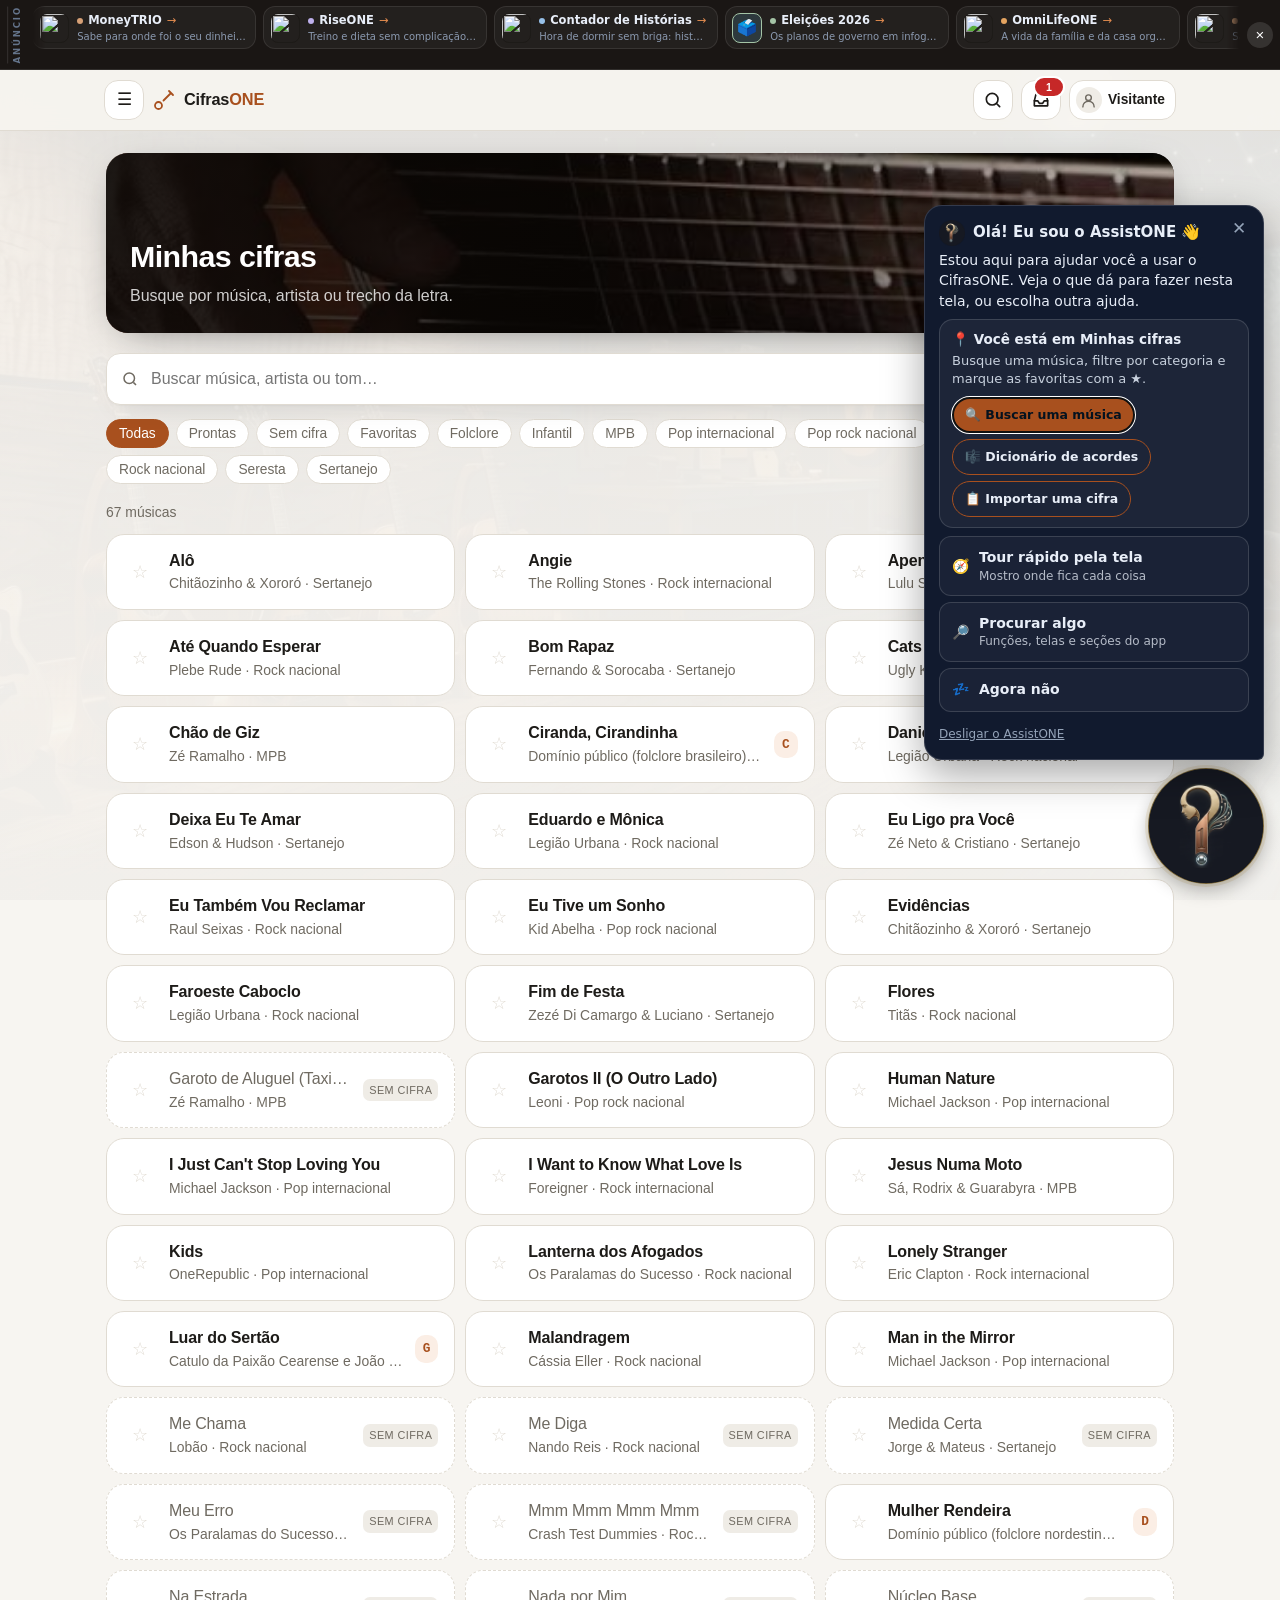
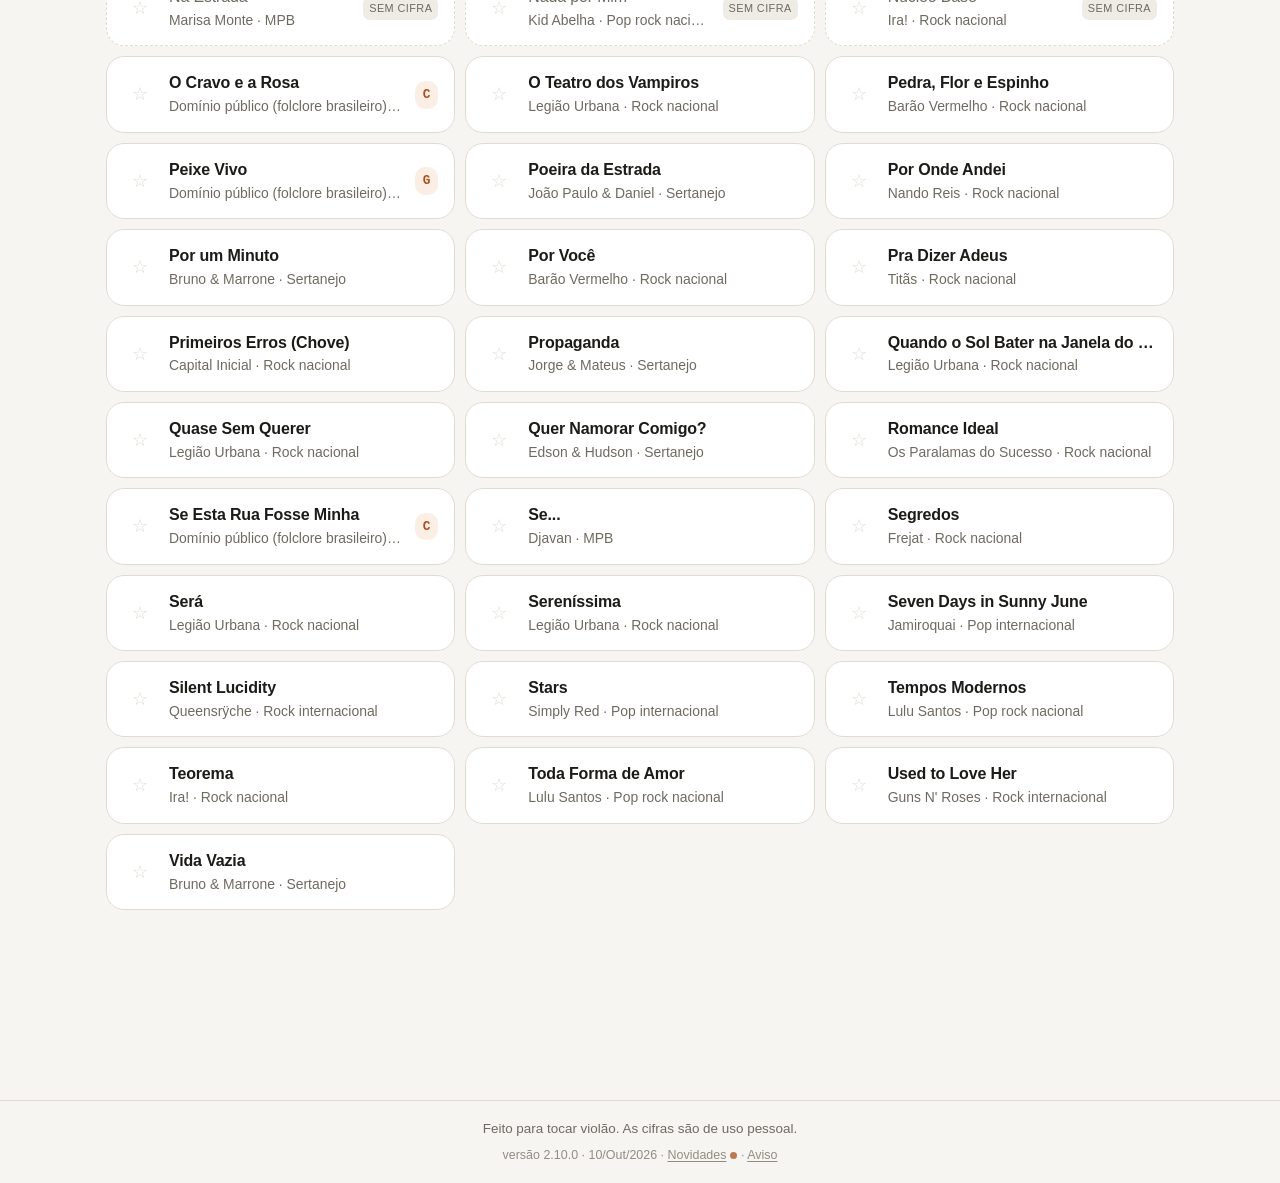
==== commit ddfd41fe: "CifrasONE 2.10.0: Modo DEUS completo e manutenção (recursos.js novo) - recursos-do-app.json com toda" ====
--- a/index.html
+++ b/index.html
@@ -28,7 +28,7 @@
     </div>
   </div>
 
-  <div class="caixa-busca">
+  <div class="caixa-busca" data-recurso="busca">
     <svg class="lupa" width="18" height="18" viewBox="0 0 24 24" fill="none" stroke="currentColor" stroke-width="2">
       <circle cx="11" cy="11" r="7"/><path d="m20 20-3.5-3.5"/>
     </svg>
@@ -37,7 +37,7 @@
     <button class="limpar" id="limpar" data-i18n-aria="inicio.limpar" aria-label="Limpar busca">×</button>
   </div>
 
-  <div class="filtros" id="filtros" role="group" data-i18n-aria="inicio.filtros" aria-label="Filtrar por categoria"></div>
+  <div class="filtros" id="filtros" data-recurso="filtros" role="group" data-i18n-aria="inicio.filtros" aria-label="Filtrar por categoria"></div>
 
   <p class="contagem" id="contagem"></p>
   <div class="lista" id="lista"></div>
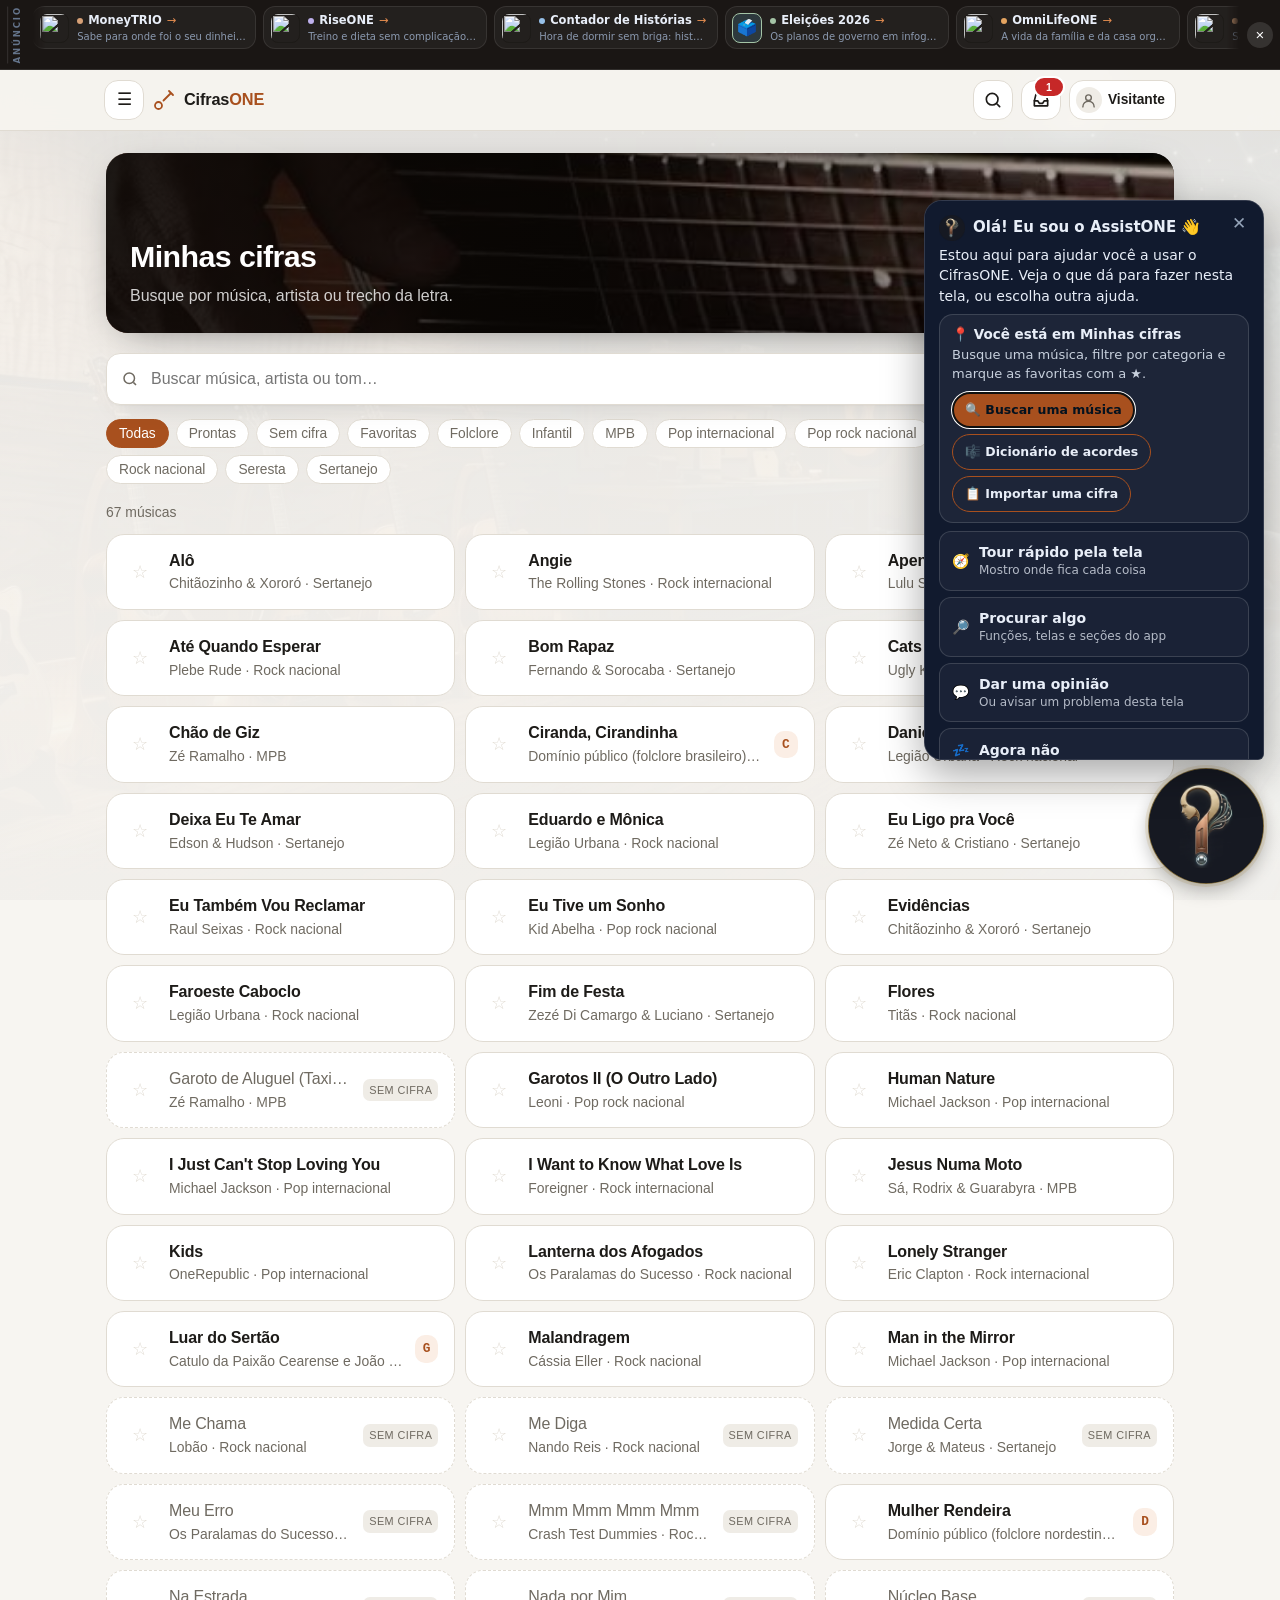
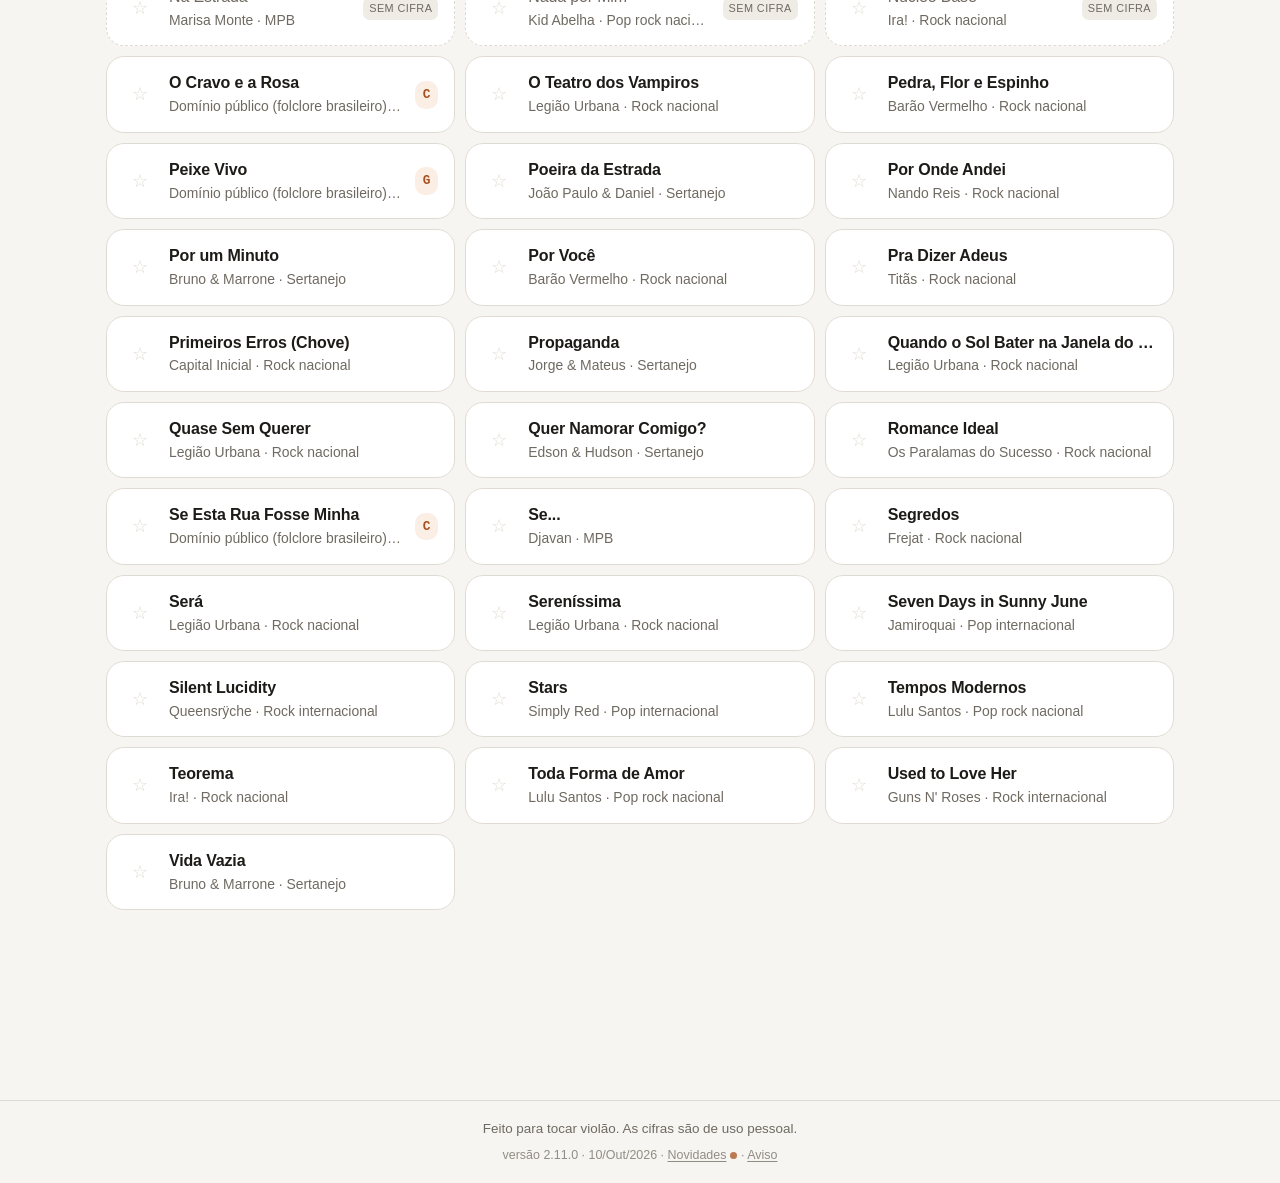
==== commit a284e328: "CifrasONE 2.11.0: módulo comum 1.9.0 + assistone.js 1.0.0 - diretrizes.js 1.1.4 → 1.9.0 e assistone." ====
--- a/index.html
+++ b/index.html
@@ -51,10 +51,12 @@
 <!-- Diretrizes gerais (módulo comum SolverONE): idioma, anúncios, conta,
      avisos, nuvem, IA, AssistONE e instalação. O diretrizes.js é igual em
      todos os apps; o que muda é só o diretrizes-config.js. -->
-<!-- Interruptores do RootifyONE (Controle dos apps): carrega antes do app. -->
-<script src="recursos.js" data-app="cifras-violao"></script>
+<!-- Interruptores do RootifyONE (Controle dos apps): carrega antes do app.
+     A tela "Em manutenção" é do módulo 1.9.0 (data-manutencao="nao" evita uma segunda). -->
+<script src="recursos.js" data-app="cifras-violao" data-manutencao="nao"></script>
 <script src="diretrizes.js"></script>
 <script src="diretrizes-config.js"></script>
+<script src="assistone.js"></script>
 <script src="acordes.js"></script>
 <script src="comum.js"></script>
 <script src="aviso.js"></script>
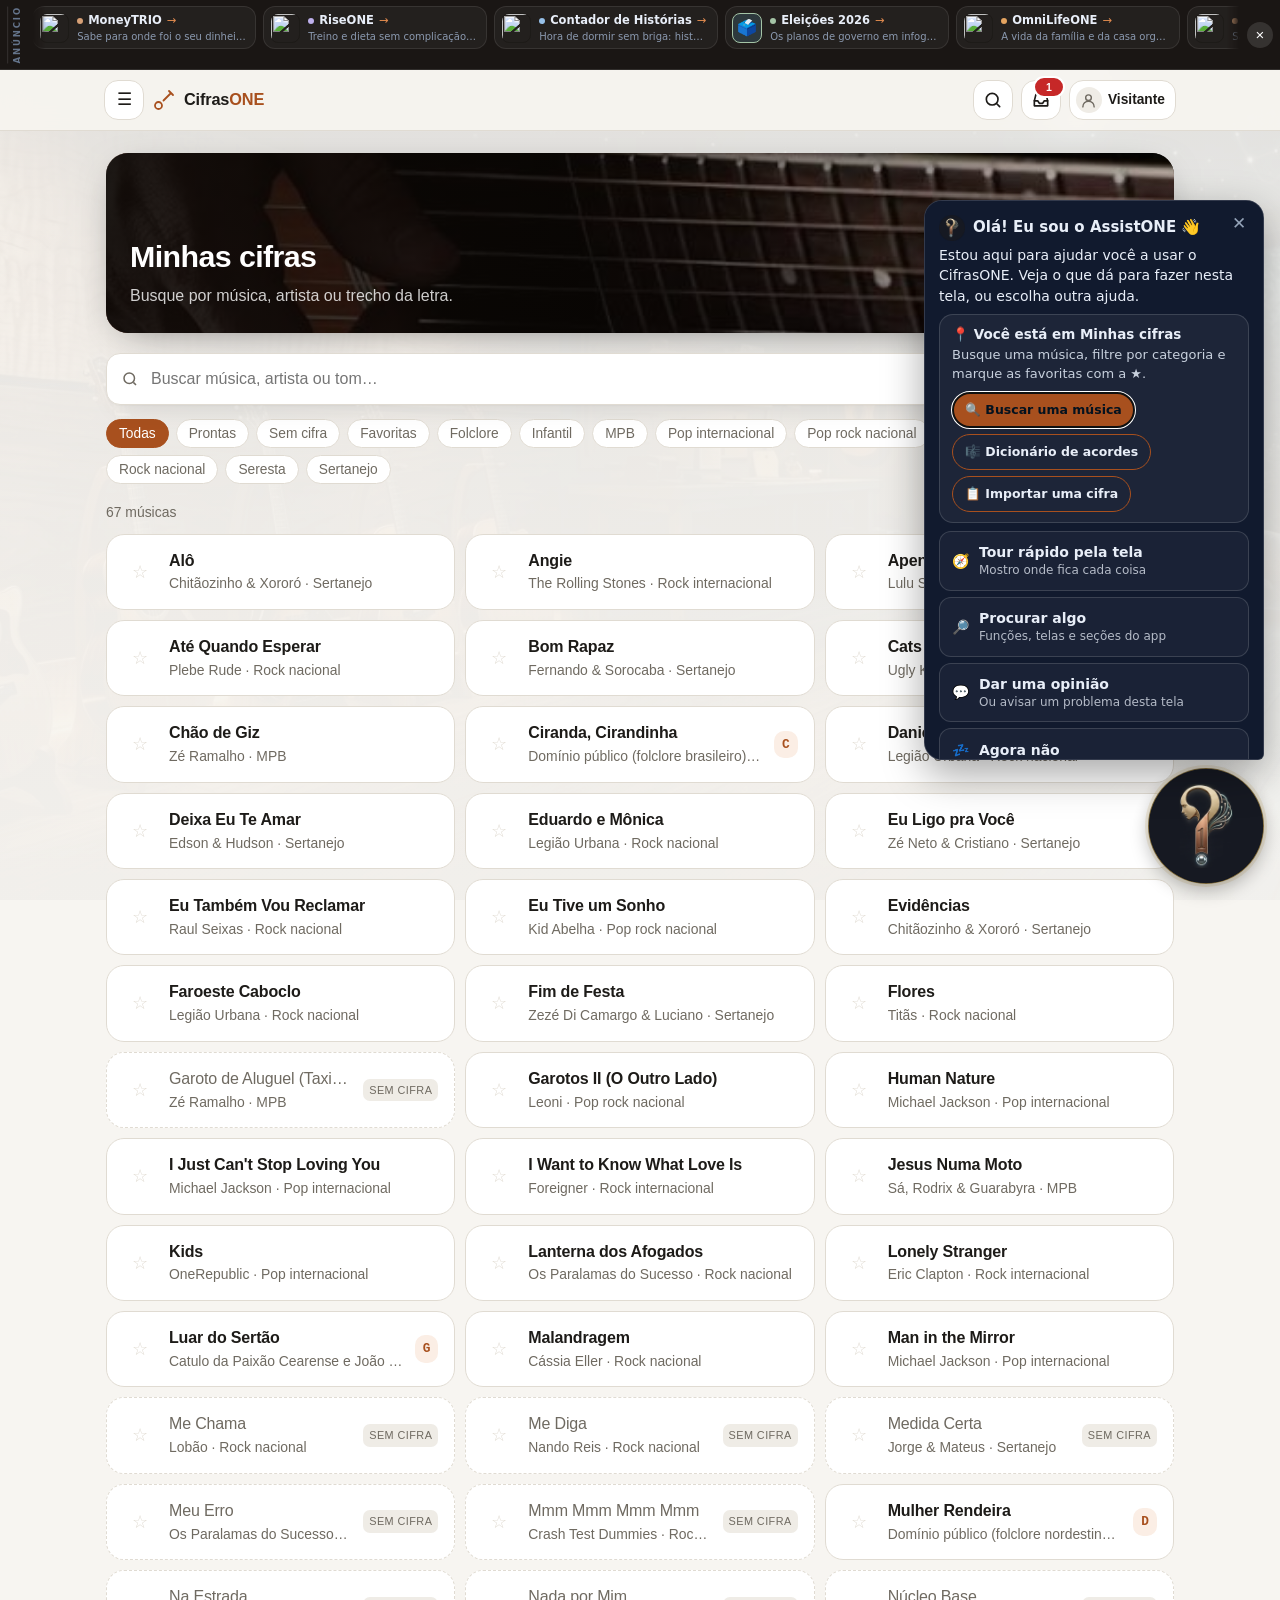
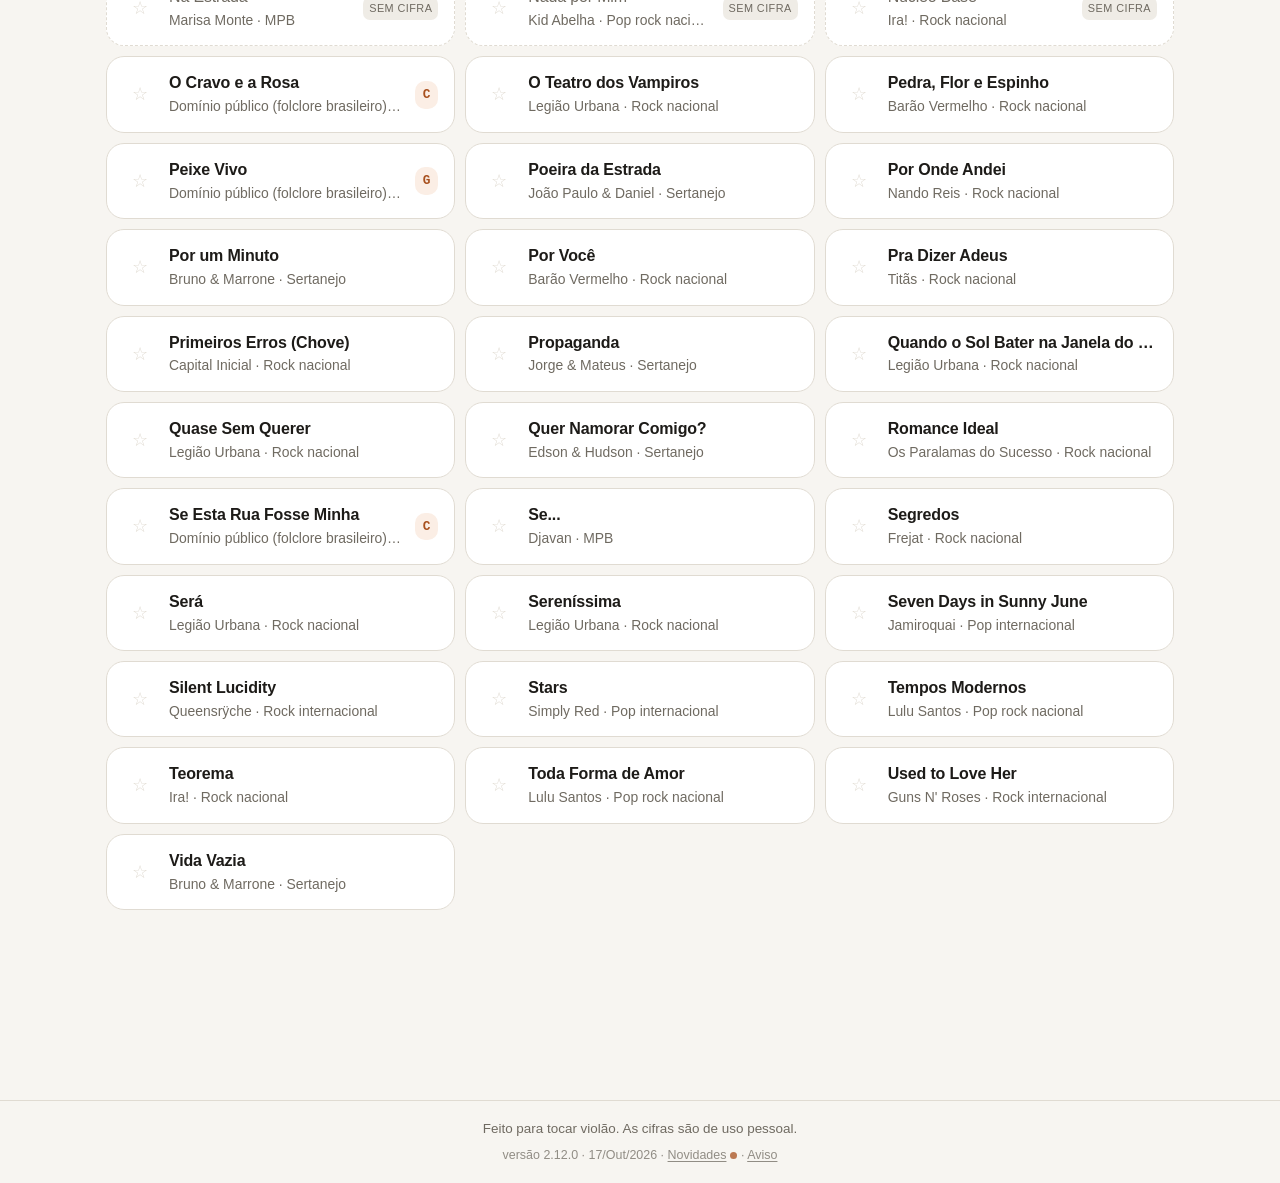
==== commit bdbf7b47: "CifrasONE 2.12.0: janelas pela janela comum e chaves de IA no cofre - diretrizes.js 1.9.0 -> 1.11.0;" ====
--- a/index.html
+++ b/index.html
@@ -54,6 +54,8 @@
 <!-- Interruptores do RootifyONE (Controle dos apps): carrega antes do app.
      A tela "Em manutenção" é do módulo 1.9.0 (data-manutencao="nao" evita uma segunda). -->
 <script src="recursos.js" data-app="cifras-violao" data-manutencao="nao"></script>
+<script src="janela.js"></script>
+<script src="cofre.js"></script>
 <script src="diretrizes.js"></script>
 <script src="diretrizes-config.js"></script>
 <script src="assistone.js"></script>
--- a/estilo.css
+++ b/estilo.css
@@ -287,6 +287,14 @@
 }
 @media (prefers-reduced-motion: reduce){ .gaveta{ transition:none; } }
 .gaveta[aberta]{ transform:none; }
+/* o afinador é uma janela comum: o <dialog> cobre a tela e o painel fica colado embaixo, como folha */
+dialog.afinador-j[open]{ display:flex; align-items:flex-end; justify-content:center; background:rgba(8,10,14,.45); }
+.afinador-j .gaveta{
+  position:relative; inset:auto; width:100%; transform:none; transition:none; z-index:auto;
+  animation:afinador-sobe .22s cubic-bezier(.2,.8,.2,1);
+}
+@keyframes afinador-sobe{ from{ transform:translateY(40%); } to{ transform:none; } }
+@media (prefers-reduced-motion: reduce){ .afinador-j .gaveta{ animation:none; } }
 .gaveta-interna{ max-width:520px; margin:0 auto; }
 .gaveta h2{ font-size:1rem; margin:0 0 4px; }
 .gaveta p{ margin:0 0 12px; color:var(--texto-fraco); font-size:.85rem; }
@@ -640,15 +648,27 @@
 .texto-legal .volta{ margin-top:2.4em; }
 .texto-legal .volta a{ text-decoration:none; }
 
-/* ---------- janela do aviso ---------- */
+/* ---------- janelas (janela comum, janela.js) ----------
+   O <dialog class="sj janela-fundo"> é a parte escura que cobre a tela; a caixa
+   (.janela) fica dentro dele. Tocar na parte escura fecha. */
+dialog.janela-fundo[open]{
+  display:flex; align-items:center; justify-content:center;
+  background:rgba(8,10,14,.62); backdrop-filter:blur(3px);
+}
 .janela{
+  position:relative;
   width:min(720px, 94vw); max-height:88vh; padding:0;
   border:1px solid var(--borda); border-radius:22px;
   background:var(--fundo-card); color:var(--texto);
   box-shadow:0 24px 70px -20px rgba(0,0,0,.55);
   overflow:hidden;
 }
-.janela::backdrop{ background:rgba(8,10,14,.62); backdrop-filter:blur(3px); }
+/* aviso e confirmação curtos (no lugar do alert/confirm) */
+.janela-curta{ width:min(420px, 94vw); }
+.janela-curta .janela-texto{ padding:22px 22px 8px; }
+.janela-curta h2{ font-size:1.15rem; margin:0 0 .4rem; }
+.janela-curta p{ margin:0; color:var(--texto-fraco); line-height:1.5; }
+.janela-curta .janela-rodape{ display:flex; flex-wrap:wrap; gap:8px; justify-content:flex-end; }
 .janela-texto{
   max-height:calc(88vh - 74px); overflow-y:auto;
   padding:26px 28px 10px; max-width:none;
@@ -808,13 +828,9 @@
 .botao.conta{ font-size:1rem; }
 .menu-icones{ display:flex; gap:8px; }
 
-.gaveta-menu{ position:fixed; inset:0; z-index:80; visibility:hidden; pointer-events:none; }
-.gaveta-menu.aberta{ visibility:visible; pointer-events:auto; }
-.gaveta-fundo{
-  position:absolute; inset:0; background:rgba(8,10,14,.5); backdrop-filter:blur(2px);
-  opacity:0; transition:opacity .2s ease;
-}
-.gaveta-menu.aberta .gaveta-fundo{ opacity:1; }
+/* a gaveta ☰ é uma janela comum: o <dialog> é o fundo escuro e o painel desliza da esquerda.
+   .gaveta-menu é só o esconderijo do painel enquanto ela está fechada. */
+dialog.gaveta-j[open]{ display:block; background:rgba(8,10,14,.5); backdrop-filter:blur(2px); }
 .gaveta-painel{
   position:absolute; top:0; bottom:0; left:0; width:min(320px, 86vw);
   background:var(--fundo-card); color:var(--texto);
@@ -823,11 +839,11 @@
   /* começa abaixo da faixa de anúncio (o módulo informa a altura dela em --dgo-topo) */
   padding:calc(var(--dgo-topo, 0px) + 10px) 12px calc(20px + env(safe-area-inset-bottom, 0px));
   overflow-y:auto; scrollbar-width:thin;               /* rola com a barra visível */
-  transform:translateX(-102%); transition:transform .22s cubic-bezier(.2,.8,.2,1);
   outline:none;
 }
-.gaveta-menu.aberta .gaveta-painel{ transform:none; }
-@media (prefers-reduced-motion: reduce){ .gaveta-painel, .gaveta-fundo{ transition:none; } }
+.gaveta-j .gaveta-painel{ animation:gaveta-entra .22s cubic-bezier(.2,.8,.2,1); }
+@keyframes gaveta-entra{ from{ transform:translateX(-102%); } to{ transform:none; } }
+@media (prefers-reduced-motion: reduce){ .gaveta-j .gaveta-painel{ animation:none; } }
 .gaveta-topo{ display:flex; align-items:center; gap:8px; padding:4px 4px 10px; border-bottom:1px solid var(--borda); margin-bottom:6px; }
 .gaveta-topo .marca{ flex:1; font-size:1.05rem; }
 .gaveta-grupo{ padding:8px 0 4px; }
@@ -890,6 +906,15 @@
 }
 .menu-perfil.aberto{ transform:none; opacity:1; visibility:visible; pointer-events:auto; transition-delay:0s; }
 @media (prefers-reduced-motion: reduce){ .menu-perfil{ transition:none; } }
+/* o menu 👤 é uma janela comum presa ao botão: o <dialog> é transparente (toque fora fecha) e o
+   menu fica logo abaixo do botão (--topo-menu vem do comum.js) */
+dialog.perfil-j[open]{ display:block; background:transparent; }
+.perfil-j .menu-perfil{
+  top:var(--topo-menu, 56px); transition:none;
+  animation:menu-entra .2s cubic-bezier(.2,.8,.2,1);
+}
+@keyframes menu-entra{ from{ transform:scale(.96) translateY(-6px); opacity:0; } to{ transform:none; opacity:1; } }
+@media (prefers-reduced-motion: reduce){ .perfil-j .menu-perfil{ animation:none; } }
 .perfil-cabeca{
   display:flex; align-items:center; gap:12px; padding:8px 10px 12px;
   border-bottom:1px solid var(--borda); margin-bottom:6px; min-width:0;
